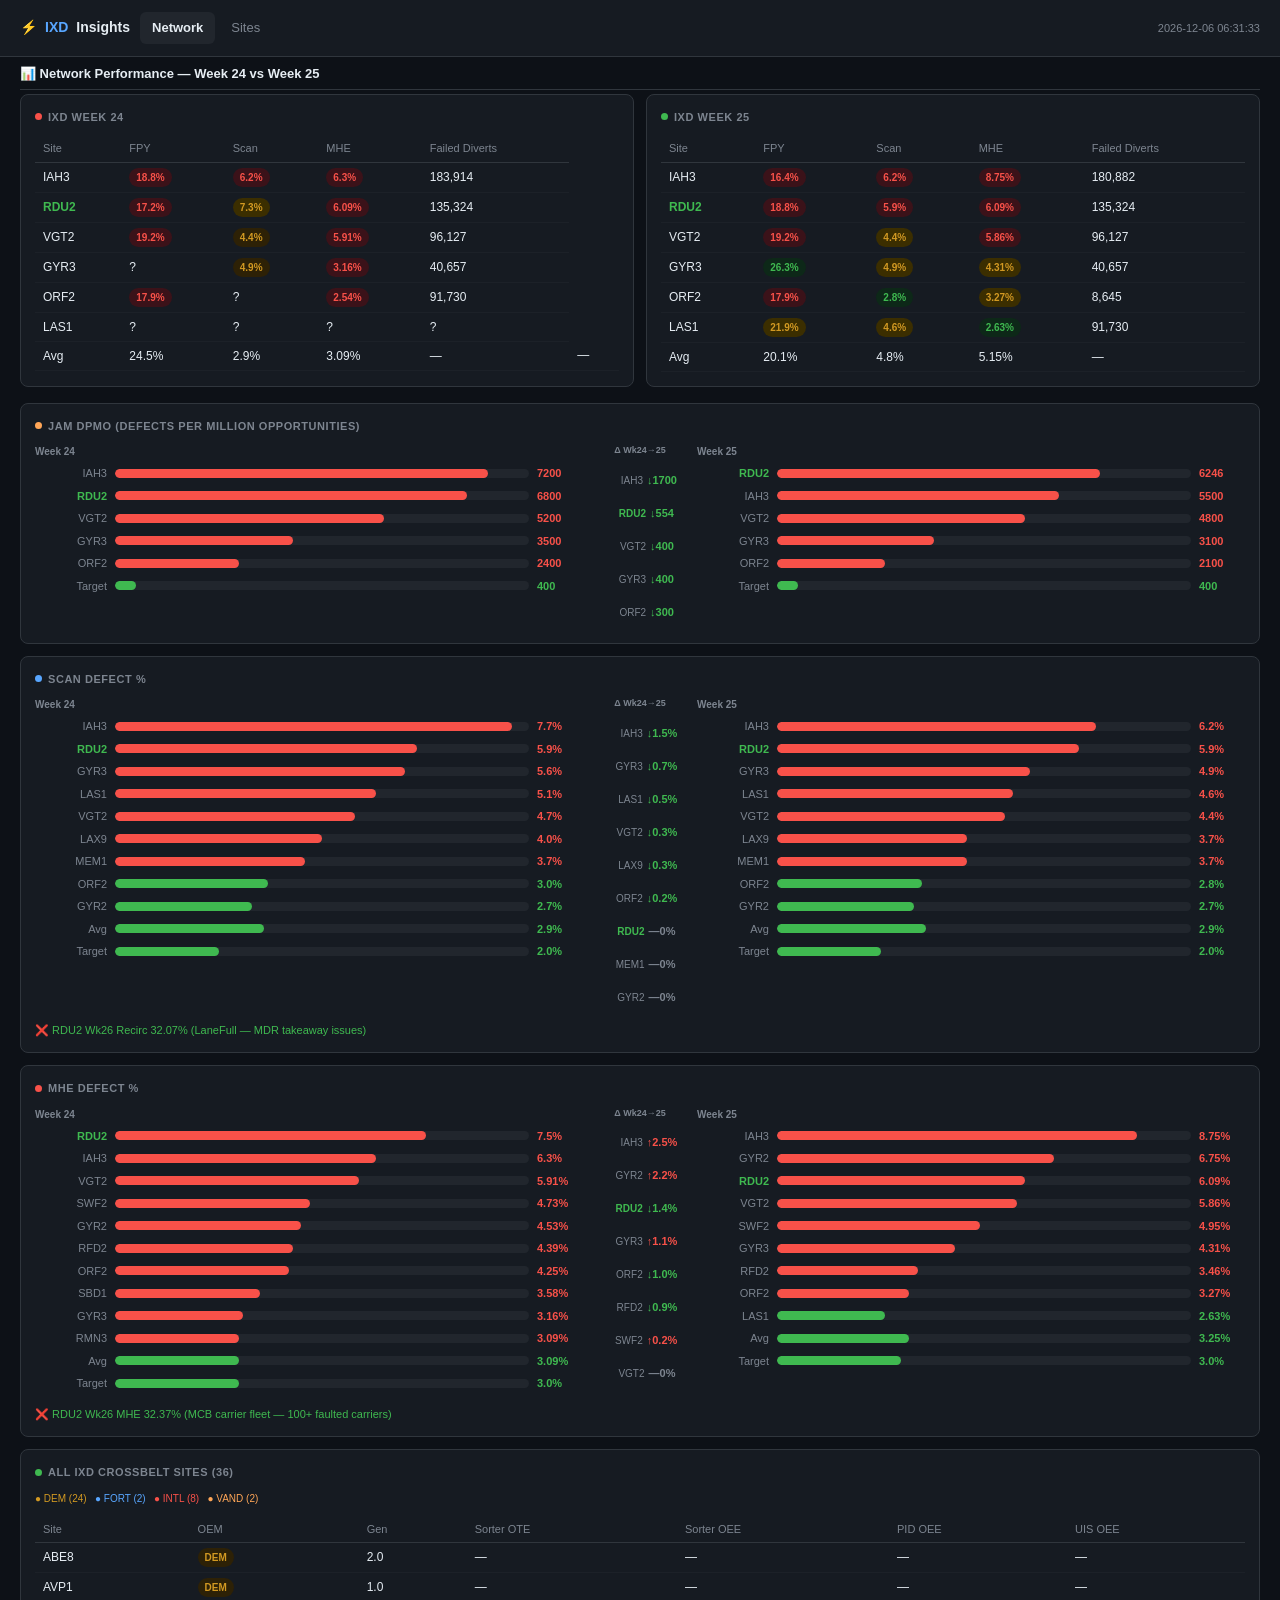
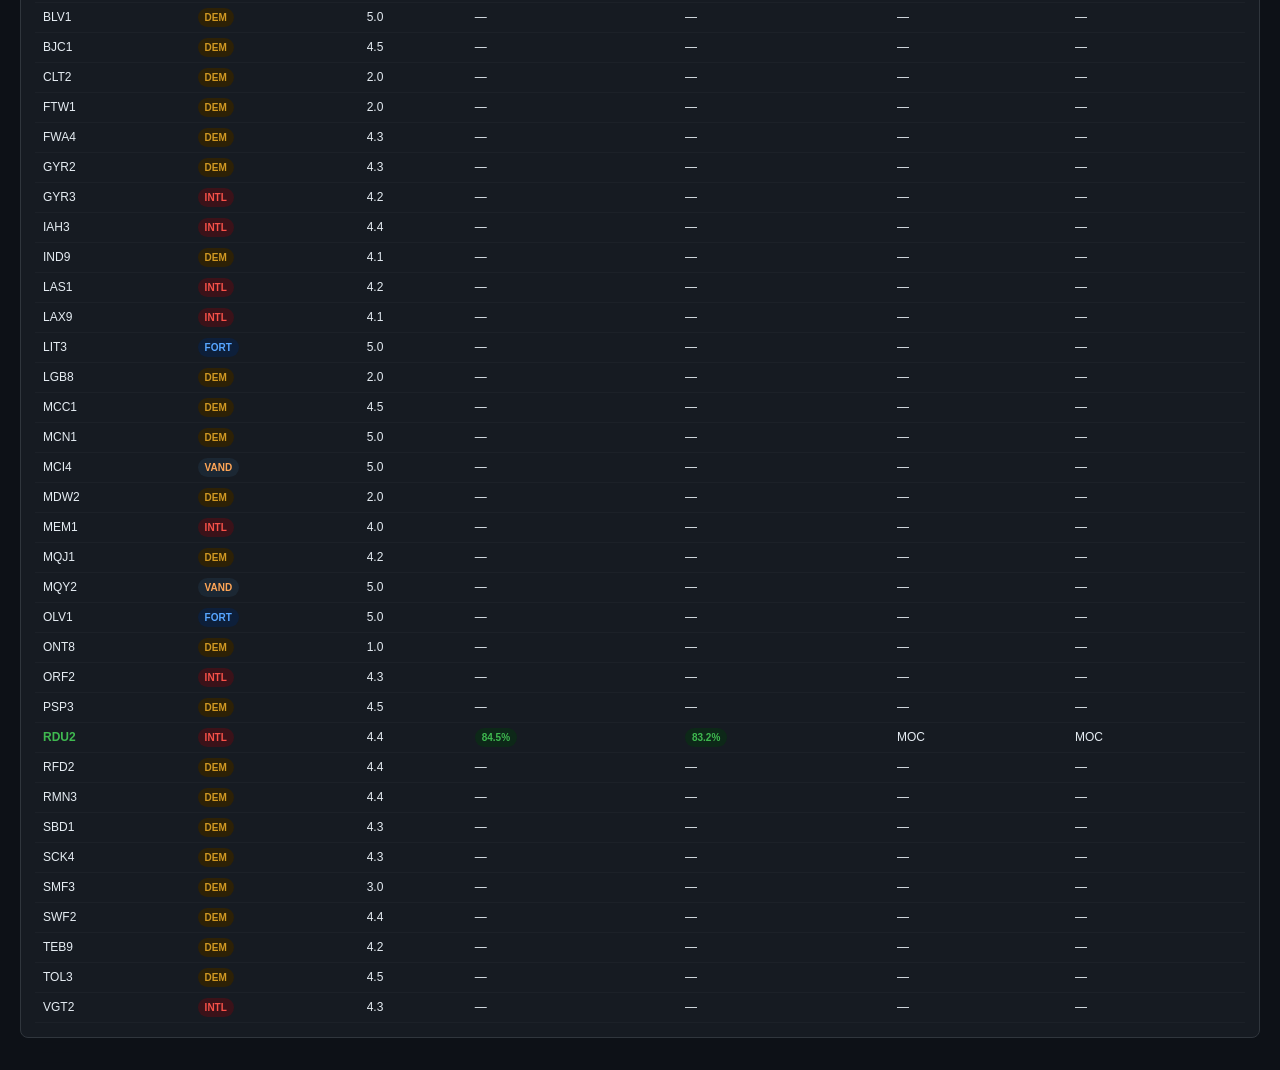
==== index.html @ 014ef89f "Delta column: show all sites +/- (not just RDU2)" ====
<!DOCTYPE html>
<html lang="en"><head>
<meta charset="UTF-8"><meta name="viewport" content="width=device-width,initial-scale=1">
<title>IXD Insights</title>
<link rel="stylesheet" href="css/dashboard.css">
<style>
  table{width:100%;border-collapse:collapse;font-size:12px;}
  th{color:#7d8590;text-align:left;padding:5px 8px;font-weight:500;border-bottom:1px solid #30363d;font-size:11px;}
  td{padding:5px 8px;border-bottom:1px solid #1c2128;vertical-align:top;}
  tr:last-child td{border-bottom:none;} tr:hover td{background:#1c2128;}
  pre{background:#0d1117;border:1px solid #30363d;border-radius:6px;padding:14px;font-size:11px;overflow-x:auto;line-height:1.8;color:#c9d1d9;}
  code{background:#21262d;padding:1px 5px;border-radius:3px;font-size:11px;color:#58a6ff;}
  @keyframes dtw-blink{0%,100%{opacity:1}50%{opacity:0.4}}
  @media(max-width:768px){
    [style*="grid-template-columns:1fr 1fr"],[style*="grid-template-columns: 1fr 1fr"]{display:block!important;}
    [style*="grid-template-columns:1fr 1fr"]>div,[style*="grid-template-columns: 1fr 1fr"]>div{margin-bottom:12px;}
    table{display:block;overflow-x:auto;-webkit-overflow-scrolling:touch;font-size:10px;}
    td,th{padding:3px 5px;font-size:9px;white-space:nowrap;}
  }
  @media(max-width:480px){
    table{font-size:9px;}
    td,th{padding:3px 4px;font-size:8px;}
  }
</style></head><body>
<nav class="nav-bar">
  <a href="index.html" class="nav-brand">⚡ <span>IXD</span> Insights</a>
  <div class="nav-links">
    <a href="index.html" class="active">Network</a>
    <a href="sites.html">Sites</a>
  </div>
  <div class="nav-status" id="ts"></div>
</nav>
<script>
(function updateClock(){
  var now=new Date();
  var ts=now.getFullYear()+'-'+String(now.getMonth()+1).padStart(2,'0')+'-'+String(now.getDate()).padStart(2,'0')+' '+String(now.getHours()).padStart(2,'0')+':'+String(now.getMinutes()).padStart(2,'0')+':'+String(now.getSeconds()).padStart(2,'0');
  document.getElementById('ts').textContent=ts;
  setTimeout(updateClock,1000);
})();
</script>
<main class="main-content">
  <div class="tabs" id="rdu2-tabs" style="display:none;">
    <button class="tab-btn" onclick="goTab(0)" style="padding:5px 10px;">← Back</button>
    <button class="tab-btn active rdu2-sub" onclick="rdu2Sub(-1)">Overview</button>
    <button class="tab-btn rdu2-sub" onclick="rdu2Sub(0)">CP Zones</button>
    <button class="tab-btn rdu2-sub" onclick="rdu2Sub(1)">Metrics</button>
    <button class="tab-btn rdu2-sub" onclick="rdu2Sub(2)">Shift Reports</button>
    <button class="tab-btn rdu2-sub" onclick="rdu2Sub(3)">IXD Wiki</button>
    <button class="tab-btn rdu2-sub" onclick="rdu2Sub(4)">Outbound</button>
    <button class="tab-btn rdu2-sub" onclick="rdu2Sub(5)">Inbound</button>
    <button class="tab-btn rdu2-sub" onclick="rdu2Sub(6)">Sorter</button>
    <button class="tab-btn rdu2-sub" onclick="rdu2Sub(7)">Induction</button>
  </div>
<div style="font-size:13px;font-weight:600;color:#e6edf3;margin:8px 0 4px;padding-bottom:5px;border-bottom:1px solid #30363d;">📊 Network Performance — Week 24 vs Week 25</div>
<div style="display:grid;grid-template-columns:1fr 1fr;gap:12px;margin-bottom:4px;">
<div style="background:#161b22;border:1px solid #30363d;border-radius:8px;padding:14px;margin-bottom:12px;"><h3 style="font-size:11px;color:#7d8590;text-transform:uppercase;letter-spacing:.05em;margin-bottom:10px;display:flex;align-items:center;gap:6px;"><span style="width:7px;height:7px;border-radius:50%;background:#f85149;display:inline-block;"></span> IXD Week 24</h3><table style="width:100%;border-collapse:collapse;font-size:12px;"><thead><tr><th style="color:#7d8590;text-align:left;padding:5px 8px;font-weight:500;border-bottom:1px solid #30363d;font-size:11px;">Site</th><th style="color:#7d8590;text-align:left;padding:5px 8px;font-weight:500;border-bottom:1px solid #30363d;font-size:11px;">FPY</th><th style="color:#7d8590;text-align:left;padding:5px 8px;font-weight:500;border-bottom:1px solid #30363d;font-size:11px;">Scan</th><th style="color:#7d8590;text-align:left;padding:5px 8px;font-weight:500;border-bottom:1px solid #30363d;font-size:11px;">MHE</th><th style="color:#7d8590;text-align:left;padding:5px 8px;font-weight:500;border-bottom:1px solid #30363d;font-size:11px;">Failed Diverts</th></tr></thead><tbody><tr><td style="padding:5px 8px;border-bottom:1px solid #1c2128;vertical-align:top;">IAH3</td><td style="padding:5px 8px;border-bottom:1px solid #1c2128;vertical-align:top;"><span style="display:inline-block;padding:2px 7px;border-radius:10px;font-size:10px;font-weight:600;background:#3b1219;color:#f85149;">18.8%</span></td><td style="padding:5px 8px;border-bottom:1px solid #1c2128;vertical-align:top;"><span style="display:inline-block;padding:2px 7px;border-radius:10px;font-size:10px;font-weight:600;background:#3b1219;color:#f85149;">6.2%</span></td><td style="padding:5px 8px;border-bottom:1px solid #1c2128;vertical-align:top;"><span style="display:inline-block;padding:2px 7px;border-radius:10px;font-size:10px;font-weight:600;background:#3b1219;color:#f85149;">6.3%</span></td><td style="padding:5px 8px;border-bottom:1px solid #1c2128;vertical-align:top;">183,914</td></tr><tr><td style="padding:5px 8px;border-bottom:1px solid #1c2128;vertical-align:top;"><span style="color:#3fb950;font-weight:bold;">RDU2</span></td><td style="padding:5px 8px;border-bottom:1px solid #1c2128;vertical-align:top;"><span style="display:inline-block;padding:2px 7px;border-radius:10px;font-size:10px;font-weight:600;background:#3b1219;color:#f85149;">17.2%</span></td><td style="padding:5px 8px;border-bottom:1px solid #1c2128;vertical-align:top;"><span style="display:inline-block;padding:2px 7px;border-radius:10px;font-size:10px;font-weight:600;background:#3b2e00;color:#d29922;">7.3%</span></td><td style="padding:5px 8px;border-bottom:1px solid #1c2128;vertical-align:top;"><span style="display:inline-block;padding:2px 7px;border-radius:10px;font-size:10px;font-weight:600;background:#3b1219;color:#f85149;">6.09%</span></td><td style="padding:5px 8px;border-bottom:1px solid #1c2128;vertical-align:top;">135,324</td></tr><tr><td style="padding:5px 8px;border-bottom:1px solid #1c2128;vertical-align:top;">VGT2</td><td style="padding:5px 8px;border-bottom:1px solid #1c2128;vertical-align:top;"><span style="display:inline-block;padding:2px 7px;border-radius:10px;font-size:10px;font-weight:600;background:#3b1219;color:#f85149;">19.2%</span></td><td style="padding:5px 8px;border-bottom:1px solid #1c2128;vertical-align:top;"><span style="display:inline-block;padding:2px 7px;border-radius:10px;font-size:10px;font-weight:600;background:#2d2106;color:#d29922;">4.4%</span></td><td style="padding:5px 8px;border-bottom:1px solid #1c2128;vertical-align:top;"><span style="display:inline-block;padding:2px 7px;border-radius:10px;font-size:10px;font-weight:600;background:#3b1219;color:#f85149;">5.91%</span></td><td style="padding:5px 8px;border-bottom:1px solid #1c2128;vertical-align:top;">96,127</td></tr><tr><td style="padding:5px 8px;border-bottom:1px solid #1c2128;vertical-align:top;">GYR3</td><td style="padding:5px 8px;border-bottom:1px solid #1c2128;vertical-align:top;">?</td><td style="padding:5px 8px;border-bottom:1px solid #1c2128;vertical-align:top;"><span style="display:inline-block;padding:2px 7px;border-radius:10px;font-size:10px;font-weight:600;background:#2d2106;color:#d29922;">4.9%</span></td><td style="padding:5px 8px;border-bottom:1px solid #1c2128;vertical-align:top;"><span style="display:inline-block;padding:2px 7px;border-radius:10px;font-size:10px;font-weight:600;background:#3b1219;color:#f85149;">3.16%</span></td><td style="padding:5px 8px;border-bottom:1px solid #1c2128;vertical-align:top;">40,657</td></tr><tr><td style="padding:5px 8px;border-bottom:1px solid #1c2128;vertical-align:top;">ORF2</td><td style="padding:5px 8px;border-bottom:1px solid #1c2128;vertical-align:top;"><span style="display:inline-block;padding:2px 7px;border-radius:10px;font-size:10px;font-weight:600;background:#3b1219;color:#f85149;">17.9%</span></td><td style="padding:5px 8px;border-bottom:1px solid #1c2128;vertical-align:top;">?</td><td style="padding:5px 8px;border-bottom:1px solid #1c2128;vertical-align:top;"><span style="display:inline-block;padding:2px 7px;border-radius:10px;font-size:10px;font-weight:600;background:#3b1219;color:#f85149;">2.54%</span></td><td style="padding:5px 8px;border-bottom:1px solid #1c2128;vertical-align:top;">91,730</td></tr><tr><td style="padding:5px 8px;border-bottom:1px solid #1c2128;vertical-align:top;">LAS1</td><td style="padding:5px 8px;border-bottom:1px solid #1c2128;vertical-align:top;">?</td><td style="padding:5px 8px;border-bottom:1px solid #1c2128;vertical-align:top;">?</td><td style="padding:5px 8px;border-bottom:1px solid #1c2128;vertical-align:top;">?</td><td style="padding:5px 8px;border-bottom:1px solid #1c2128;vertical-align:top;">?</td></tr><tr><td style="padding:5px 8px;border-bottom:1px solid #1c2128;vertical-align:top;">Avg</td><td style="padding:5px 8px;border-bottom:1px solid #1c2128;vertical-align:top;">24.5%</td><td style="padding:5px 8px;border-bottom:1px solid #1c2128;vertical-align:top;">2.9%</td><td style="padding:5px 8px;border-bottom:1px solid #1c2128;vertical-align:top;">3.09%</td><td style="padding:5px 8px;border-bottom:1px solid #1c2128;vertical-align:top;">—</td><td style="padding:5px 8px;border-bottom:1px solid #1c2128;vertical-align:top;">—</td></tr></tbody></table></div>
<div style="background:#161b22;border:1px solid #30363d;border-radius:8px;padding:14px;margin-bottom:12px;"><h3 style="font-size:11px;color:#7d8590;text-transform:uppercase;letter-spacing:.05em;margin-bottom:10px;display:flex;align-items:center;gap:6px;"><span style="width:7px;height:7px;border-radius:50%;background:#3fb950;display:inline-block;"></span> IXD Week 25</h3><table style="width:100%;border-collapse:collapse;font-size:12px;"><thead><tr><th style="color:#7d8590;text-align:left;padding:5px 8px;font-weight:500;border-bottom:1px solid #30363d;font-size:11px;">Site</th><th style="color:#7d8590;text-align:left;padding:5px 8px;font-weight:500;border-bottom:1px solid #30363d;font-size:11px;">FPY</th><th style="color:#7d8590;text-align:left;padding:5px 8px;font-weight:500;border-bottom:1px solid #30363d;font-size:11px;">Scan</th><th style="color:#7d8590;text-align:left;padding:5px 8px;font-weight:500;border-bottom:1px solid #30363d;font-size:11px;">MHE</th><th style="color:#7d8590;text-align:left;padding:5px 8px;font-weight:500;border-bottom:1px solid #30363d;font-size:11px;">Failed Diverts</th></tr></thead><tbody><tr><td style="padding:5px 8px;border-bottom:1px solid #1c2128;vertical-align:top;">IAH3</td><td style="padding:5px 8px;border-bottom:1px solid #1c2128;vertical-align:top;"><span style="display:inline-block;padding:2px 7px;border-radius:10px;font-size:10px;font-weight:600;background:#3b1219;color:#f85149;">16.4%</span></td><td style="padding:5px 8px;border-bottom:1px solid #1c2128;vertical-align:top;"><span style="display:inline-block;padding:2px 7px;border-radius:10px;font-size:10px;font-weight:600;background:#3b1219;color:#f85149;">6.2%</span></td><td style="padding:5px 8px;border-bottom:1px solid #1c2128;vertical-align:top;"><span style="display:inline-block;padding:2px 7px;border-radius:10px;font-size:10px;font-weight:600;background:#3b1219;color:#f85149;">8.75%</span></td><td style="padding:5px 8px;border-bottom:1px solid #1c2128;vertical-align:top;">180,882</td></tr><tr><td style="padding:5px 8px;border-bottom:1px solid #1c2128;vertical-align:top;"><span style="color:#3fb950;font-weight:bold;">RDU2</span></td><td style="padding:5px 8px;border-bottom:1px solid #1c2128;vertical-align:top;"><span style="display:inline-block;padding:2px 7px;border-radius:10px;font-size:10px;font-weight:600;background:#3b1219;color:#f85149;">18.8%</span></td><td style="padding:5px 8px;border-bottom:1px solid #1c2128;vertical-align:top;"><span style="display:inline-block;padding:2px 7px;border-radius:10px;font-size:10px;font-weight:600;background:#3b1219;color:#f85149;">5.9%</span></td><td style="padding:5px 8px;border-bottom:1px solid #1c2128;vertical-align:top;"><span style="display:inline-block;padding:2px 7px;border-radius:10px;font-size:10px;font-weight:600;background:#3b1219;color:#f85149;">6.09%</span></td><td style="padding:5px 8px;border-bottom:1px solid #1c2128;vertical-align:top;">135,324</td></tr><tr><td style="padding:5px 8px;border-bottom:1px solid #1c2128;vertical-align:top;">VGT2</td><td style="padding:5px 8px;border-bottom:1px solid #1c2128;vertical-align:top;"><span style="display:inline-block;padding:2px 7px;border-radius:10px;font-size:10px;font-weight:600;background:#3b1219;color:#f85149;">19.2%</span></td><td style="padding:5px 8px;border-bottom:1px solid #1c2128;vertical-align:top;"><span style="display:inline-block;padding:2px 7px;border-radius:10px;font-size:10px;font-weight:600;background:#3b2e00;color:#d29922;">4.4%</span></td><td style="padding:5px 8px;border-bottom:1px solid #1c2128;vertical-align:top;"><span style="display:inline-block;padding:2px 7px;border-radius:10px;font-size:10px;font-weight:600;background:#3b1219;color:#f85149;">5.86%</span></td><td style="padding:5px 8px;border-bottom:1px solid #1c2128;vertical-align:top;">96,127</td></tr><tr><td style="padding:5px 8px;border-bottom:1px solid #1c2128;vertical-align:top;">GYR3</td><td style="padding:5px 8px;border-bottom:1px solid #1c2128;vertical-align:top;"><span style="display:inline-block;padding:2px 7px;border-radius:10px;font-size:10px;font-weight:600;background:#0d2818;color:#3fb950;">26.3%</span></td><td style="padding:5px 8px;border-bottom:1px solid #1c2128;vertical-align:top;"><span style="display:inline-block;padding:2px 7px;border-radius:10px;font-size:10px;font-weight:600;background:#3b2e00;color:#d29922;">4.9%</span></td><td style="padding:5px 8px;border-bottom:1px solid #1c2128;vertical-align:top;"><span style="display:inline-block;padding:2px 7px;border-radius:10px;font-size:10px;font-weight:600;background:#3b2e00;color:#d29922;">4.31%</span></td><td style="padding:5px 8px;border-bottom:1px solid #1c2128;vertical-align:top;">40,657</td></tr><tr><td style="padding:5px 8px;border-bottom:1px solid #1c2128;vertical-align:top;">ORF2</td><td style="padding:5px 8px;border-bottom:1px solid #1c2128;vertical-align:top;"><span style="display:inline-block;padding:2px 7px;border-radius:10px;font-size:10px;font-weight:600;background:#3b1219;color:#f85149;">17.9%</span></td><td style="padding:5px 8px;border-bottom:1px solid #1c2128;vertical-align:top;"><span style="display:inline-block;padding:2px 7px;border-radius:10px;font-size:10px;font-weight:600;background:#0d2818;color:#3fb950;">2.8%</span></td><td style="padding:5px 8px;border-bottom:1px solid #1c2128;vertical-align:top;"><span style="display:inline-block;padding:2px 7px;border-radius:10px;font-size:10px;font-weight:600;background:#3b2e00;color:#d29922;">3.27%</span></td><td style="padding:5px 8px;border-bottom:1px solid #1c2128;vertical-align:top;">8,645</td></tr><tr><td style="padding:5px 8px;border-bottom:1px solid #1c2128;vertical-align:top;">LAS1</td><td style="padding:5px 8px;border-bottom:1px solid #1c2128;vertical-align:top;"><span style="display:inline-block;padding:2px 7px;border-radius:10px;font-size:10px;font-weight:600;background:#3b2e00;color:#d29922;">21.9%</span></td><td style="padding:5px 8px;border-bottom:1px solid #1c2128;vertical-align:top;"><span style="display:inline-block;padding:2px 7px;border-radius:10px;font-size:10px;font-weight:600;background:#3b2e00;color:#d29922;">4.6%</span></td><td style="padding:5px 8px;border-bottom:1px solid #1c2128;vertical-align:top;"><span style="display:inline-block;padding:2px 7px;border-radius:10px;font-size:10px;font-weight:600;background:#0d2818;color:#3fb950;">2.63%</span></td><td style="padding:5px 8px;border-bottom:1px solid #1c2128;vertical-align:top;">91,730</td></tr><tr><td style="padding:5px 8px;border-bottom:1px solid #1c2128;vertical-align:top;">Avg</td><td style="padding:5px 8px;border-bottom:1px solid #1c2128;vertical-align:top;">20.1%</td><td style="padding:5px 8px;border-bottom:1px solid #1c2128;vertical-align:top;">4.8%</td><td style="padding:5px 8px;border-bottom:1px solid #1c2128;vertical-align:top;">5.15%</td><td style="padding:5px 8px;border-bottom:1px solid #1c2128;vertical-align:top;">—</td></tr></tbody></table></div>
</div>
<div style="background:#161b22;border:1px solid #30363d;border-radius:8px;padding:14px;margin-bottom:12px;"><h3 style="font-size:11px;color:#7d8590;text-transform:uppercase;letter-spacing:.05em;margin-bottom:10px;display:flex;align-items:center;gap:6px;"><span style="width:7px;height:7px;border-radius:50%;background:#ffa657;display:inline-block;"></span> Jam DPMO (Defects Per Million Opportunities)</h3>
<div style="display:grid;grid-template-columns:1fr auto 1fr;gap:12px;">
<div>
<div style="font-size:10px;color:#7d8590;margin-bottom:6px;font-weight:600;">Week 24</div>
<div style="margin:6px 0;display:flex;align-items:center;gap:8px;"><span style="display:inline-block;width:72px;font-size:11px;color:#7d8590;text-align:right;">IAH3</span><div style="flex:1;height:9px;background:#21262d;border-radius:5px;overflow:hidden;"><div style="width:90%;height:100%;background:#f85149;border-radius:5px;"></div></div><span style="width:46px;font-size:11px;color:#f85149;font-weight:bold;">7200</span></div>
<div style="margin:6px 0;display:flex;align-items:center;gap:8px;"><span style="display:inline-block;width:72px;font-size:11px;color:#3fb950;font-weight:bold;text-align:right;">RDU2</span><div style="flex:1;height:9px;background:#21262d;border-radius:5px;overflow:hidden;"><div style="width:85%;height:100%;background:#f85149;border-radius:5px;"></div></div><span style="width:46px;font-size:11px;color:#f85149;font-weight:bold;">6800</span></div>
<div style="margin:6px 0;display:flex;align-items:center;gap:8px;"><span style="display:inline-block;width:72px;font-size:11px;color:#7d8590;text-align:right;">VGT2</span><div style="flex:1;height:9px;background:#21262d;border-radius:5px;overflow:hidden;"><div style="width:65%;height:100%;background:#f85149;border-radius:5px;"></div></div><span style="width:46px;font-size:11px;color:#f85149;font-weight:bold;">5200</span></div>
<div style="margin:6px 0;display:flex;align-items:center;gap:8px;"><span style="display:inline-block;width:72px;font-size:11px;color:#7d8590;text-align:right;">GYR3</span><div style="flex:1;height:9px;background:#21262d;border-radius:5px;overflow:hidden;"><div style="width:43%;height:100%;background:#f85149;border-radius:5px;"></div></div><span style="width:46px;font-size:11px;color:#f85149;font-weight:bold;">3500</span></div>
<div style="margin:6px 0;display:flex;align-items:center;gap:8px;"><span style="display:inline-block;width:72px;font-size:11px;color:#7d8590;text-align:right;">ORF2</span><div style="flex:1;height:9px;background:#21262d;border-radius:5px;overflow:hidden;"><div style="width:30%;height:100%;background:#f85149;border-radius:5px;"></div></div><span style="width:46px;font-size:11px;color:#f85149;font-weight:bold;">2400</span></div>
<div style="margin:6px 0;display:flex;align-items:center;gap:8px;"><span style="display:inline-block;width:72px;font-size:11px;color:#7d8590;text-align:right;">Target</span><div style="flex:1;height:9px;background:#21262d;border-radius:5px;overflow:hidden;"><div style="width:5%;height:100%;background:#3fb950;border-radius:5px;"></div></div><span style="width:46px;font-size:11px;color:#3fb950;font-weight:bold;">400</span></div>

</div>
<div style="display:flex;flex-direction:column;align-items:center;padding:0 4px;min-width:90px;">
<div style="font-size:9px;color:#7d8590;margin-bottom:6px;font-weight:600;text-align:center;">Δ Wk24→25</div>
<div style="display:flex;align-items:center;gap:4px;margin:6px 0;height:21px;"><span style="font-size:10px;color:#7d8590;width:40px;text-align:right;">IAH3</span><span style="font-size:11px;font-weight:bold;color:#3fb950;">↓1700</span></div>
<div style="display:flex;align-items:center;gap:4px;margin:6px 0;height:21px;"><span style="font-size:10px;color:#3fb950;font-weight:bold;width:40px;text-align:right;">RDU2</span><span style="font-size:11px;font-weight:bold;color:#3fb950;">↓554</span></div>
<div style="display:flex;align-items:center;gap:4px;margin:6px 0;height:21px;"><span style="font-size:10px;color:#7d8590;width:40px;text-align:right;">VGT2</span><span style="font-size:11px;font-weight:bold;color:#3fb950;">↓400</span></div>
<div style="display:flex;align-items:center;gap:4px;margin:6px 0;height:21px;"><span style="font-size:10px;color:#7d8590;width:40px;text-align:right;">GYR3</span><span style="font-size:11px;font-weight:bold;color:#3fb950;">↓400</span></div>
<div style="display:flex;align-items:center;gap:4px;margin:6px 0;height:21px;"><span style="font-size:10px;color:#7d8590;width:40px;text-align:right;">ORF2</span><span style="font-size:11px;font-weight:bold;color:#3fb950;">↓300</span></div>
</div>

<div>
<div style="font-size:10px;color:#7d8590;margin-bottom:6px;font-weight:600;">Week 25</div>
<div style="margin:6px 0;display:flex;align-items:center;gap:8px;"><span style="display:inline-block;width:72px;font-size:11px;color:#3fb950;font-weight:bold;text-align:right;">RDU2</span><div style="flex:1;height:9px;background:#21262d;border-radius:5px;overflow:hidden;"><div style="width:78%;height:100%;background:#f85149;border-radius:5px;"></div></div><span style="width:46px;font-size:11px;color:#f85149;font-weight:bold;">6246</span></div>
<div style="margin:6px 0;display:flex;align-items:center;gap:8px;"><span style="display:inline-block;width:72px;font-size:11px;color:#7d8590;text-align:right;">IAH3</span><div style="flex:1;height:9px;background:#21262d;border-radius:5px;overflow:hidden;"><div style="width:68%;height:100%;background:#f85149;border-radius:5px;"></div></div><span style="width:46px;font-size:11px;color:#f85149;font-weight:bold;">5500</span></div>
<div style="margin:6px 0;display:flex;align-items:center;gap:8px;"><span style="display:inline-block;width:72px;font-size:11px;color:#7d8590;text-align:right;">VGT2</span><div style="flex:1;height:9px;background:#21262d;border-radius:5px;overflow:hidden;"><div style="width:60%;height:100%;background:#f85149;border-radius:5px;"></div></div><span style="width:46px;font-size:11px;color:#f85149;font-weight:bold;">4800</span></div>
<div style="margin:6px 0;display:flex;align-items:center;gap:8px;"><span style="display:inline-block;width:72px;font-size:11px;color:#7d8590;text-align:right;">GYR3</span><div style="flex:1;height:9px;background:#21262d;border-radius:5px;overflow:hidden;"><div style="width:38%;height:100%;background:#f85149;border-radius:5px;"></div></div><span style="width:46px;font-size:11px;color:#f85149;font-weight:bold;">3100</span></div>
<div style="margin:6px 0;display:flex;align-items:center;gap:8px;"><span style="display:inline-block;width:72px;font-size:11px;color:#7d8590;text-align:right;">ORF2</span><div style="flex:1;height:9px;background:#21262d;border-radius:5px;overflow:hidden;"><div style="width:26%;height:100%;background:#f85149;border-radius:5px;"></div></div><span style="width:46px;font-size:11px;color:#f85149;font-weight:bold;">2100</span></div>
<div style="margin:6px 0;display:flex;align-items:center;gap:8px;"><span style="display:inline-block;width:72px;font-size:11px;color:#7d8590;text-align:right;">Target</span><div style="flex:1;height:9px;background:#21262d;border-radius:5px;overflow:hidden;"><div style="width:5%;height:100%;background:#3fb950;border-radius:5px;"></div></div><span style="width:46px;font-size:11px;color:#3fb950;font-weight:bold;">400</span></div>

</div>
</div>
</div>
<div style="background:#161b22;border:1px solid #30363d;border-radius:8px;padding:14px;margin-bottom:12px;"><h3 style="font-size:11px;color:#7d8590;text-transform:uppercase;letter-spacing:.05em;margin-bottom:10px;display:flex;align-items:center;gap:6px;"><span style="width:7px;height:7px;border-radius:50%;background:#58a6ff;display:inline-block;"></span> Scan Defect %</h3>
<div style="display:grid;grid-template-columns:1fr auto 1fr;gap:12px;">
<div>
<div style="font-size:10px;color:#7d8590;margin-bottom:6px;font-weight:600;">Week 24</div>
<div style="margin:6px 0;display:flex;align-items:center;gap:8px;"><span style="display:inline-block;width:72px;font-size:11px;color:#7d8590;text-align:right;">IAH3</span><div style="flex:1;height:9px;background:#21262d;border-radius:5px;overflow:hidden;"><div style="width:96%;height:100%;background:#f85149;border-radius:5px;"></div></div><span style="width:46px;font-size:11px;color:#f85149;font-weight:bold;">7.7%</span></div>
<div style="margin:6px 0;display:flex;align-items:center;gap:8px;"><span style="display:inline-block;width:72px;font-size:11px;color:#3fb950;font-weight:bold;text-align:right;">RDU2</span><div style="flex:1;height:9px;background:#21262d;border-radius:5px;overflow:hidden;"><div style="width:73%;height:100%;background:#f85149;border-radius:5px;"></div></div><span style="width:46px;font-size:11px;color:#f85149;font-weight:bold;">5.9%</span></div>
<div style="margin:6px 0;display:flex;align-items:center;gap:8px;"><span style="display:inline-block;width:72px;font-size:11px;color:#7d8590;text-align:right;">GYR3</span><div style="flex:1;height:9px;background:#21262d;border-radius:5px;overflow:hidden;"><div style="width:70%;height:100%;background:#f85149;border-radius:5px;"></div></div><span style="width:46px;font-size:11px;color:#f85149;font-weight:bold;">5.6%</span></div>
<div style="margin:6px 0;display:flex;align-items:center;gap:8px;"><span style="display:inline-block;width:72px;font-size:11px;color:#7d8590;text-align:right;">LAS1</span><div style="flex:1;height:9px;background:#21262d;border-radius:5px;overflow:hidden;"><div style="width:63%;height:100%;background:#f85149;border-radius:5px;"></div></div><span style="width:46px;font-size:11px;color:#f85149;font-weight:bold;">5.1%</span></div>
<div style="margin:6px 0;display:flex;align-items:center;gap:8px;"><span style="display:inline-block;width:72px;font-size:11px;color:#7d8590;text-align:right;">VGT2</span><div style="flex:1;height:9px;background:#21262d;border-radius:5px;overflow:hidden;"><div style="width:58%;height:100%;background:#f85149;border-radius:5px;"></div></div><span style="width:46px;font-size:11px;color:#f85149;font-weight:bold;">4.7%</span></div>
<div style="margin:6px 0;display:flex;align-items:center;gap:8px;"><span style="display:inline-block;width:72px;font-size:11px;color:#7d8590;text-align:right;">LAX9</span><div style="flex:1;height:9px;background:#21262d;border-radius:5px;overflow:hidden;"><div style="width:50%;height:100%;background:#f85149;border-radius:5px;"></div></div><span style="width:46px;font-size:11px;color:#f85149;font-weight:bold;">4.0%</span></div>
<div style="margin:6px 0;display:flex;align-items:center;gap:8px;"><span style="display:inline-block;width:72px;font-size:11px;color:#7d8590;text-align:right;">MEM1</span><div style="flex:1;height:9px;background:#21262d;border-radius:5px;overflow:hidden;"><div style="width:46%;height:100%;background:#f85149;border-radius:5px;"></div></div><span style="width:46px;font-size:11px;color:#f85149;font-weight:bold;">3.7%</span></div>
<div style="margin:6px 0;display:flex;align-items:center;gap:8px;"><span style="display:inline-block;width:72px;font-size:11px;color:#7d8590;text-align:right;">ORF2</span><div style="flex:1;height:9px;background:#21262d;border-radius:5px;overflow:hidden;"><div style="width:37%;height:100%;background:#3fb950;border-radius:5px;"></div></div><span style="width:46px;font-size:11px;color:#3fb950;font-weight:bold;">3.0%</span></div>
<div style="margin:6px 0;display:flex;align-items:center;gap:8px;"><span style="display:inline-block;width:72px;font-size:11px;color:#7d8590;text-align:right;">GYR2</span><div style="flex:1;height:9px;background:#21262d;border-radius:5px;overflow:hidden;"><div style="width:33%;height:100%;background:#3fb950;border-radius:5px;"></div></div><span style="width:46px;font-size:11px;color:#3fb950;font-weight:bold;">2.7%</span></div>
<div style="margin:6px 0;display:flex;align-items:center;gap:8px;"><span style="display:inline-block;width:72px;font-size:11px;color:#7d8590;text-align:right;">Avg</span><div style="flex:1;height:9px;background:#21262d;border-radius:5px;overflow:hidden;"><div style="width:36%;height:100%;background:#3fb950;border-radius:5px;"></div></div><span style="width:46px;font-size:11px;color:#3fb950;font-weight:bold;">2.9%</span></div>
<div style="margin:6px 0;display:flex;align-items:center;gap:8px;"><span style="display:inline-block;width:72px;font-size:11px;color:#7d8590;text-align:right;">Target</span><div style="flex:1;height:9px;background:#21262d;border-radius:5px;overflow:hidden;"><div style="width:25%;height:100%;background:#3fb950;border-radius:5px;"></div></div><span style="width:46px;font-size:11px;color:#3fb950;font-weight:bold;">2.0%</span></div>

</div>
<div style="display:flex;flex-direction:column;align-items:center;padding:0 4px;min-width:90px;">
<div style="font-size:9px;color:#7d8590;margin-bottom:6px;font-weight:600;text-align:center;">Δ Wk24→25</div>
<div style="display:flex;align-items:center;gap:4px;margin:6px 0;height:21px;"><span style="font-size:10px;color:#7d8590;width:40px;text-align:right;">IAH3</span><span style="font-size:11px;font-weight:bold;color:#3fb950;">↓1.5%</span></div>
<div style="display:flex;align-items:center;gap:4px;margin:6px 0;height:21px;"><span style="font-size:10px;color:#7d8590;width:40px;text-align:right;">GYR3</span><span style="font-size:11px;font-weight:bold;color:#3fb950;">↓0.7%</span></div>
<div style="display:flex;align-items:center;gap:4px;margin:6px 0;height:21px;"><span style="font-size:10px;color:#7d8590;width:40px;text-align:right;">LAS1</span><span style="font-size:11px;font-weight:bold;color:#3fb950;">↓0.5%</span></div>
<div style="display:flex;align-items:center;gap:4px;margin:6px 0;height:21px;"><span style="font-size:10px;color:#7d8590;width:40px;text-align:right;">VGT2</span><span style="font-size:11px;font-weight:bold;color:#3fb950;">↓0.3%</span></div>
<div style="display:flex;align-items:center;gap:4px;margin:6px 0;height:21px;"><span style="font-size:10px;color:#7d8590;width:40px;text-align:right;">LAX9</span><span style="font-size:11px;font-weight:bold;color:#3fb950;">↓0.3%</span></div>
<div style="display:flex;align-items:center;gap:4px;margin:6px 0;height:21px;"><span style="font-size:10px;color:#7d8590;width:40px;text-align:right;">ORF2</span><span style="font-size:11px;font-weight:bold;color:#3fb950;">↓0.2%</span></div>
<div style="display:flex;align-items:center;gap:4px;margin:6px 0;height:21px;"><span style="font-size:10px;color:#3fb950;font-weight:bold;width:40px;text-align:right;">RDU2</span><span style="font-size:11px;font-weight:bold;color:#7d8590;">—0%</span></div>
<div style="display:flex;align-items:center;gap:4px;margin:6px 0;height:21px;"><span style="font-size:10px;color:#7d8590;width:40px;text-align:right;">MEM1</span><span style="font-size:11px;font-weight:bold;color:#7d8590;">—0%</span></div>
<div style="display:flex;align-items:center;gap:4px;margin:6px 0;height:21px;"><span style="font-size:10px;color:#7d8590;width:40px;text-align:right;">GYR2</span><span style="font-size:11px;font-weight:bold;color:#7d8590;">—0%</span></div>
</div>

<div>
<div style="font-size:10px;color:#7d8590;margin-bottom:6px;font-weight:600;">Week 25</div>
<div style="margin:6px 0;display:flex;align-items:center;gap:8px;"><span style="display:inline-block;width:72px;font-size:11px;color:#7d8590;text-align:right;">IAH3</span><div style="flex:1;height:9px;background:#21262d;border-radius:5px;overflow:hidden;"><div style="width:77%;height:100%;background:#f85149;border-radius:5px;"></div></div><span style="width:46px;font-size:11px;color:#f85149;font-weight:bold;">6.2%</span></div>
<div style="margin:6px 0;display:flex;align-items:center;gap:8px;"><span style="display:inline-block;width:72px;font-size:11px;color:#3fb950;font-weight:bold;text-align:right;">RDU2</span><div style="flex:1;height:9px;background:#21262d;border-radius:5px;overflow:hidden;"><div style="width:73%;height:100%;background:#f85149;border-radius:5px;"></div></div><span style="width:46px;font-size:11px;color:#f85149;font-weight:bold;">5.9%</span></div>
<div style="margin:6px 0;display:flex;align-items:center;gap:8px;"><span style="display:inline-block;width:72px;font-size:11px;color:#7d8590;text-align:right;">GYR3</span><div style="flex:1;height:9px;background:#21262d;border-radius:5px;overflow:hidden;"><div style="width:61%;height:100%;background:#f85149;border-radius:5px;"></div></div><span style="width:46px;font-size:11px;color:#f85149;font-weight:bold;">4.9%</span></div>
<div style="margin:6px 0;display:flex;align-items:center;gap:8px;"><span style="display:inline-block;width:72px;font-size:11px;color:#7d8590;text-align:right;">LAS1</span><div style="flex:1;height:9px;background:#21262d;border-radius:5px;overflow:hidden;"><div style="width:57%;height:100%;background:#f85149;border-radius:5px;"></div></div><span style="width:46px;font-size:11px;color:#f85149;font-weight:bold;">4.6%</span></div>
<div style="margin:6px 0;display:flex;align-items:center;gap:8px;"><span style="display:inline-block;width:72px;font-size:11px;color:#7d8590;text-align:right;">VGT2</span><div style="flex:1;height:9px;background:#21262d;border-radius:5px;overflow:hidden;"><div style="width:55%;height:100%;background:#f85149;border-radius:5px;"></div></div><span style="width:46px;font-size:11px;color:#f85149;font-weight:bold;">4.4%</span></div>
<div style="margin:6px 0;display:flex;align-items:center;gap:8px;"><span style="display:inline-block;width:72px;font-size:11px;color:#7d8590;text-align:right;">LAX9</span><div style="flex:1;height:9px;background:#21262d;border-radius:5px;overflow:hidden;"><div style="width:46%;height:100%;background:#f85149;border-radius:5px;"></div></div><span style="width:46px;font-size:11px;color:#f85149;font-weight:bold;">3.7%</span></div>
<div style="margin:6px 0;display:flex;align-items:center;gap:8px;"><span style="display:inline-block;width:72px;font-size:11px;color:#7d8590;text-align:right;">MEM1</span><div style="flex:1;height:9px;background:#21262d;border-radius:5px;overflow:hidden;"><div style="width:46%;height:100%;background:#f85149;border-radius:5px;"></div></div><span style="width:46px;font-size:11px;color:#f85149;font-weight:bold;">3.7%</span></div>
<div style="margin:6px 0;display:flex;align-items:center;gap:8px;"><span style="display:inline-block;width:72px;font-size:11px;color:#7d8590;text-align:right;">ORF2</span><div style="flex:1;height:9px;background:#21262d;border-radius:5px;overflow:hidden;"><div style="width:35%;height:100%;background:#3fb950;border-radius:5px;"></div></div><span style="width:46px;font-size:11px;color:#3fb950;font-weight:bold;">2.8%</span></div>
<div style="margin:6px 0;display:flex;align-items:center;gap:8px;"><span style="display:inline-block;width:72px;font-size:11px;color:#7d8590;text-align:right;">GYR2</span><div style="flex:1;height:9px;background:#21262d;border-radius:5px;overflow:hidden;"><div style="width:33%;height:100%;background:#3fb950;border-radius:5px;"></div></div><span style="width:46px;font-size:11px;color:#3fb950;font-weight:bold;">2.7%</span></div>
<div style="margin:6px 0;display:flex;align-items:center;gap:8px;"><span style="display:inline-block;width:72px;font-size:11px;color:#7d8590;text-align:right;">Avg</span><div style="flex:1;height:9px;background:#21262d;border-radius:5px;overflow:hidden;"><div style="width:36%;height:100%;background:#3fb950;border-radius:5px;"></div></div><span style="width:46px;font-size:11px;color:#3fb950;font-weight:bold;">2.9%</span></div>
<div style="margin:6px 0;display:flex;align-items:center;gap:8px;"><span style="display:inline-block;width:72px;font-size:11px;color:#7d8590;text-align:right;">Target</span><div style="flex:1;height:9px;background:#21262d;border-radius:5px;overflow:hidden;"><div style="width:25%;height:100%;background:#3fb950;border-radius:5px;"></div></div><span style="width:46px;font-size:11px;color:#3fb950;font-weight:bold;">2.0%</span></div>

</div>
</div>
<p style="font-size:11px;color:#3fb950;margin-top:8px;">&#10060; RDU2 Wk26 Recirc 32.07% (LaneFull — MDR takeaway issues)</p>
</div>
<div style="background:#161b22;border:1px solid #30363d;border-radius:8px;padding:14px;margin-bottom:12px;"><h3 style="font-size:11px;color:#7d8590;text-transform:uppercase;letter-spacing:.05em;margin-bottom:10px;display:flex;align-items:center;gap:6px;"><span style="width:7px;height:7px;border-radius:50%;background:#f85149;display:inline-block;"></span> MHE Defect %</h3>
<div style="display:grid;grid-template-columns:1fr auto 1fr;gap:12px;">
<div>
<div style="font-size:10px;color:#7d8590;margin-bottom:6px;font-weight:600;">Week 24</div>
<div style="margin:6px 0;display:flex;align-items:center;gap:8px;"><span style="display:inline-block;width:72px;font-size:11px;color:#3fb950;font-weight:bold;text-align:right;">RDU2</span><div style="flex:1;height:9px;background:#21262d;border-radius:5px;overflow:hidden;"><div style="width:75%;height:100%;background:#f85149;border-radius:5px;"></div></div><span style="width:46px;font-size:11px;color:#f85149;font-weight:bold;">7.5%</span></div>
<div style="margin:6px 0;display:flex;align-items:center;gap:8px;"><span style="display:inline-block;width:72px;font-size:11px;color:#7d8590;text-align:right;">IAH3</span><div style="flex:1;height:9px;background:#21262d;border-radius:5px;overflow:hidden;"><div style="width:63%;height:100%;background:#f85149;border-radius:5px;"></div></div><span style="width:46px;font-size:11px;color:#f85149;font-weight:bold;">6.3%</span></div>
<div style="margin:6px 0;display:flex;align-items:center;gap:8px;"><span style="display:inline-block;width:72px;font-size:11px;color:#7d8590;text-align:right;">VGT2</span><div style="flex:1;height:9px;background:#21262d;border-radius:5px;overflow:hidden;"><div style="width:59%;height:100%;background:#f85149;border-radius:5px;"></div></div><span style="width:46px;font-size:11px;color:#f85149;font-weight:bold;">5.91%</span></div>
<div style="margin:6px 0;display:flex;align-items:center;gap:8px;"><span style="display:inline-block;width:72px;font-size:11px;color:#7d8590;text-align:right;">SWF2</span><div style="flex:1;height:9px;background:#21262d;border-radius:5px;overflow:hidden;"><div style="width:47%;height:100%;background:#f85149;border-radius:5px;"></div></div><span style="width:46px;font-size:11px;color:#f85149;font-weight:bold;">4.73%</span></div>
<div style="margin:6px 0;display:flex;align-items:center;gap:8px;"><span style="display:inline-block;width:72px;font-size:11px;color:#7d8590;text-align:right;">GYR2</span><div style="flex:1;height:9px;background:#21262d;border-radius:5px;overflow:hidden;"><div style="width:45%;height:100%;background:#f85149;border-radius:5px;"></div></div><span style="width:46px;font-size:11px;color:#f85149;font-weight:bold;">4.53%</span></div>
<div style="margin:6px 0;display:flex;align-items:center;gap:8px;"><span style="display:inline-block;width:72px;font-size:11px;color:#7d8590;text-align:right;">RFD2</span><div style="flex:1;height:9px;background:#21262d;border-radius:5px;overflow:hidden;"><div style="width:43%;height:100%;background:#f85149;border-radius:5px;"></div></div><span style="width:46px;font-size:11px;color:#f85149;font-weight:bold;">4.39%</span></div>
<div style="margin:6px 0;display:flex;align-items:center;gap:8px;"><span style="display:inline-block;width:72px;font-size:11px;color:#7d8590;text-align:right;">ORF2</span><div style="flex:1;height:9px;background:#21262d;border-radius:5px;overflow:hidden;"><div style="width:42%;height:100%;background:#f85149;border-radius:5px;"></div></div><span style="width:46px;font-size:11px;color:#f85149;font-weight:bold;">4.25%</span></div>
<div style="margin:6px 0;display:flex;align-items:center;gap:8px;"><span style="display:inline-block;width:72px;font-size:11px;color:#7d8590;text-align:right;">SBD1</span><div style="flex:1;height:9px;background:#21262d;border-radius:5px;overflow:hidden;"><div style="width:35%;height:100%;background:#f85149;border-radius:5px;"></div></div><span style="width:46px;font-size:11px;color:#f85149;font-weight:bold;">3.58%</span></div>
<div style="margin:6px 0;display:flex;align-items:center;gap:8px;"><span style="display:inline-block;width:72px;font-size:11px;color:#7d8590;text-align:right;">GYR3</span><div style="flex:1;height:9px;background:#21262d;border-radius:5px;overflow:hidden;"><div style="width:31%;height:100%;background:#f85149;border-radius:5px;"></div></div><span style="width:46px;font-size:11px;color:#f85149;font-weight:bold;">3.16%</span></div>
<div style="margin:6px 0;display:flex;align-items:center;gap:8px;"><span style="display:inline-block;width:72px;font-size:11px;color:#7d8590;text-align:right;">RMN3</span><div style="flex:1;height:9px;background:#21262d;border-radius:5px;overflow:hidden;"><div style="width:30%;height:100%;background:#f85149;border-radius:5px;"></div></div><span style="width:46px;font-size:11px;color:#f85149;font-weight:bold;">3.09%</span></div>
<div style="margin:6px 0;display:flex;align-items:center;gap:8px;"><span style="display:inline-block;width:72px;font-size:11px;color:#7d8590;text-align:right;">Avg</span><div style="flex:1;height:9px;background:#21262d;border-radius:5px;overflow:hidden;"><div style="width:30%;height:100%;background:#3fb950;border-radius:5px;"></div></div><span style="width:46px;font-size:11px;color:#3fb950;font-weight:bold;">3.09%</span></div>
<div style="margin:6px 0;display:flex;align-items:center;gap:8px;"><span style="display:inline-block;width:72px;font-size:11px;color:#7d8590;text-align:right;">Target</span><div style="flex:1;height:9px;background:#21262d;border-radius:5px;overflow:hidden;"><div style="width:30%;height:100%;background:#3fb950;border-radius:5px;"></div></div><span style="width:46px;font-size:11px;color:#3fb950;font-weight:bold;">3.0%</span></div>

</div>
<div style="display:flex;flex-direction:column;align-items:center;padding:0 4px;min-width:90px;">
<div style="font-size:9px;color:#7d8590;margin-bottom:6px;font-weight:600;text-align:center;">Δ Wk24→25</div>
<div style="display:flex;align-items:center;gap:4px;margin:6px 0;height:21px;"><span style="font-size:10px;color:#7d8590;width:40px;text-align:right;">IAH3</span><span style="font-size:11px;font-weight:bold;color:#f85149;">↑2.5%</span></div>
<div style="display:flex;align-items:center;gap:4px;margin:6px 0;height:21px;"><span style="font-size:10px;color:#7d8590;width:40px;text-align:right;">GYR2</span><span style="font-size:11px;font-weight:bold;color:#f85149;">↑2.2%</span></div>
<div style="display:flex;align-items:center;gap:4px;margin:6px 0;height:21px;"><span style="font-size:10px;color:#3fb950;font-weight:bold;width:40px;text-align:right;">RDU2</span><span style="font-size:11px;font-weight:bold;color:#3fb950;">↓1.4%</span></div>
<div style="display:flex;align-items:center;gap:4px;margin:6px 0;height:21px;"><span style="font-size:10px;color:#7d8590;width:40px;text-align:right;">GYR3</span><span style="font-size:11px;font-weight:bold;color:#f85149;">↑1.1%</span></div>
<div style="display:flex;align-items:center;gap:4px;margin:6px 0;height:21px;"><span style="font-size:10px;color:#7d8590;width:40px;text-align:right;">ORF2</span><span style="font-size:11px;font-weight:bold;color:#3fb950;">↓1.0%</span></div>
<div style="display:flex;align-items:center;gap:4px;margin:6px 0;height:21px;"><span style="font-size:10px;color:#7d8590;width:40px;text-align:right;">RFD2</span><span style="font-size:11px;font-weight:bold;color:#3fb950;">↓0.9%</span></div>
<div style="display:flex;align-items:center;gap:4px;margin:6px 0;height:21px;"><span style="font-size:10px;color:#7d8590;width:40px;text-align:right;">SWF2</span><span style="font-size:11px;font-weight:bold;color:#f85149;">↑0.2%</span></div>
<div style="display:flex;align-items:center;gap:4px;margin:6px 0;height:21px;"><span style="font-size:10px;color:#7d8590;width:40px;text-align:right;">VGT2</span><span style="font-size:11px;font-weight:bold;color:#7d8590;">—0%</span></div>
</div>

<div>
<div style="font-size:10px;color:#7d8590;margin-bottom:6px;font-weight:600;">Week 25</div>
<div style="margin:6px 0;display:flex;align-items:center;gap:8px;"><span style="display:inline-block;width:72px;font-size:11px;color:#7d8590;text-align:right;">IAH3</span><div style="flex:1;height:9px;background:#21262d;border-radius:5px;overflow:hidden;"><div style="width:87%;height:100%;background:#f85149;border-radius:5px;"></div></div><span style="width:46px;font-size:11px;color:#f85149;font-weight:bold;">8.75%</span></div>
<div style="margin:6px 0;display:flex;align-items:center;gap:8px;"><span style="display:inline-block;width:72px;font-size:11px;color:#7d8590;text-align:right;">GYR2</span><div style="flex:1;height:9px;background:#21262d;border-radius:5px;overflow:hidden;"><div style="width:67%;height:100%;background:#f85149;border-radius:5px;"></div></div><span style="width:46px;font-size:11px;color:#f85149;font-weight:bold;">6.75%</span></div>
<div style="margin:6px 0;display:flex;align-items:center;gap:8px;"><span style="display:inline-block;width:72px;font-size:11px;color:#3fb950;font-weight:bold;text-align:right;">RDU2</span><div style="flex:1;height:9px;background:#21262d;border-radius:5px;overflow:hidden;"><div style="width:60%;height:100%;background:#f85149;border-radius:5px;"></div></div><span style="width:46px;font-size:11px;color:#f85149;font-weight:bold;">6.09%</span></div>
<div style="margin:6px 0;display:flex;align-items:center;gap:8px;"><span style="display:inline-block;width:72px;font-size:11px;color:#7d8590;text-align:right;">VGT2</span><div style="flex:1;height:9px;background:#21262d;border-radius:5px;overflow:hidden;"><div style="width:58%;height:100%;background:#f85149;border-radius:5px;"></div></div><span style="width:46px;font-size:11px;color:#f85149;font-weight:bold;">5.86%</span></div>
<div style="margin:6px 0;display:flex;align-items:center;gap:8px;"><span style="display:inline-block;width:72px;font-size:11px;color:#7d8590;text-align:right;">SWF2</span><div style="flex:1;height:9px;background:#21262d;border-radius:5px;overflow:hidden;"><div style="width:49%;height:100%;background:#f85149;border-radius:5px;"></div></div><span style="width:46px;font-size:11px;color:#f85149;font-weight:bold;">4.95%</span></div>
<div style="margin:6px 0;display:flex;align-items:center;gap:8px;"><span style="display:inline-block;width:72px;font-size:11px;color:#7d8590;text-align:right;">GYR3</span><div style="flex:1;height:9px;background:#21262d;border-radius:5px;overflow:hidden;"><div style="width:43%;height:100%;background:#f85149;border-radius:5px;"></div></div><span style="width:46px;font-size:11px;color:#f85149;font-weight:bold;">4.31%</span></div>
<div style="margin:6px 0;display:flex;align-items:center;gap:8px;"><span style="display:inline-block;width:72px;font-size:11px;color:#7d8590;text-align:right;">RFD2</span><div style="flex:1;height:9px;background:#21262d;border-radius:5px;overflow:hidden;"><div style="width:34%;height:100%;background:#f85149;border-radius:5px;"></div></div><span style="width:46px;font-size:11px;color:#f85149;font-weight:bold;">3.46%</span></div>
<div style="margin:6px 0;display:flex;align-items:center;gap:8px;"><span style="display:inline-block;width:72px;font-size:11px;color:#7d8590;text-align:right;">ORF2</span><div style="flex:1;height:9px;background:#21262d;border-radius:5px;overflow:hidden;"><div style="width:32%;height:100%;background:#f85149;border-radius:5px;"></div></div><span style="width:46px;font-size:11px;color:#f85149;font-weight:bold;">3.27%</span></div>
<div style="margin:6px 0;display:flex;align-items:center;gap:8px;"><span style="display:inline-block;width:72px;font-size:11px;color:#7d8590;text-align:right;">LAS1</span><div style="flex:1;height:9px;background:#21262d;border-radius:5px;overflow:hidden;"><div style="width:26%;height:100%;background:#3fb950;border-radius:5px;"></div></div><span style="width:46px;font-size:11px;color:#3fb950;font-weight:bold;">2.63%</span></div>
<div style="margin:6px 0;display:flex;align-items:center;gap:8px;"><span style="display:inline-block;width:72px;font-size:11px;color:#7d8590;text-align:right;">Avg</span><div style="flex:1;height:9px;background:#21262d;border-radius:5px;overflow:hidden;"><div style="width:32%;height:100%;background:#3fb950;border-radius:5px;"></div></div><span style="width:46px;font-size:11px;color:#3fb950;font-weight:bold;">3.25%</span></div>
<div style="margin:6px 0;display:flex;align-items:center;gap:8px;"><span style="display:inline-block;width:72px;font-size:11px;color:#7d8590;text-align:right;">Target</span><div style="flex:1;height:9px;background:#21262d;border-radius:5px;overflow:hidden;"><div style="width:30%;height:100%;background:#3fb950;border-radius:5px;"></div></div><span style="width:46px;font-size:11px;color:#3fb950;font-weight:bold;">3.0%</span></div>

</div>
</div>
<p style="font-size:11px;color:#3fb950;margin-top:8px;">&#10060; RDU2 Wk26 MHE 32.37% (MCB carrier fleet — 100+ faulted carriers)</p>
</div><div style="background:#161b22;border:1px solid #30363d;border-radius:8px;padding:14px;margin-bottom:12px;"><h3 style="font-size:11px;color:#7d8590;text-transform:uppercase;letter-spacing:.05em;margin-bottom:10px;display:flex;align-items:center;gap:6px;"><span style="width:7px;height:7px;border-radius:50%;background:#3fb950;display:inline-block;"></span> All IXD Crossbelt Sites (36)</h3>
<div style="margin-bottom:10px;font-size:10px;color:#7d8590;"><span style="color:#d29922;">● DEM (24)</span> &nbsp; <span style="color:#58a6ff;">● FORT (2)</span> &nbsp; <span style="color:#f85149;">● INTL (8)</span> &nbsp; <span style="color:#ffa657;">● VAND (2)</span></div>
<table><thead><tr><th style="color:#7d8590;text-align:left;padding:5px 8px;font-weight:500;border-bottom:1px solid #30363d;font-size:11px;">Site</th><th style="color:#7d8590;text-align:left;padding:5px 8px;font-weight:500;border-bottom:1px solid #30363d;font-size:11px;">OEM</th><th style="color:#7d8590;text-align:left;padding:5px 8px;font-weight:500;border-bottom:1px solid #30363d;font-size:11px;">Gen</th><th style="color:#7d8590;text-align:left;padding:5px 8px;font-weight:500;border-bottom:1px solid #30363d;font-size:11px;">Sorter OTE</th><th style="color:#7d8590;text-align:left;padding:5px 8px;font-weight:500;border-bottom:1px solid #30363d;font-size:11px;">Sorter OEE</th><th style="color:#7d8590;text-align:left;padding:5px 8px;font-weight:500;border-bottom:1px solid #30363d;font-size:11px;">PID OEE</th><th style="color:#7d8590;text-align:left;padding:5px 8px;font-weight:500;border-bottom:1px solid #30363d;font-size:11px;">UIS OEE</th></tr></thead><tbody><tr><td style="padding:5px 8px;border-bottom:1px solid #1c2128;">ABE8</td><td style="padding:5px 8px;border-bottom:1px solid #1c2128;"><span style="display:inline-block;padding:2px 7px;border-radius:10px;font-size:10px;font-weight:600;background:#2d2106;color:#d29922;">DEM</span></td><td style="padding:5px 8px;border-bottom:1px solid #1c2128;">2.0</td><td style="padding:5px 8px;border-bottom:1px solid #1c2128;">—</td><td style="padding:5px 8px;border-bottom:1px solid #1c2128;">—</td><td style="padding:5px 8px;border-bottom:1px solid #1c2128;">—</td><td style="padding:5px 8px;border-bottom:1px solid #1c2128;">—</td></tr><tr><td style="padding:5px 8px;border-bottom:1px solid #1c2128;">AVP1</td><td style="padding:5px 8px;border-bottom:1px solid #1c2128;"><span style="display:inline-block;padding:2px 7px;border-radius:10px;font-size:10px;font-weight:600;background:#2d2106;color:#d29922;">DEM</span></td><td style="padding:5px 8px;border-bottom:1px solid #1c2128;">1.0</td><td style="padding:5px 8px;border-bottom:1px solid #1c2128;">—</td><td style="padding:5px 8px;border-bottom:1px solid #1c2128;">—</td><td style="padding:5px 8px;border-bottom:1px solid #1c2128;">—</td><td style="padding:5px 8px;border-bottom:1px solid #1c2128;">—</td></tr><tr><td style="padding:5px 8px;border-bottom:1px solid #1c2128;">BLV1</td><td style="padding:5px 8px;border-bottom:1px solid #1c2128;"><span style="display:inline-block;padding:2px 7px;border-radius:10px;font-size:10px;font-weight:600;background:#2d2106;color:#d29922;">DEM</span></td><td style="padding:5px 8px;border-bottom:1px solid #1c2128;">5.0</td><td style="padding:5px 8px;border-bottom:1px solid #1c2128;">—</td><td style="padding:5px 8px;border-bottom:1px solid #1c2128;">—</td><td style="padding:5px 8px;border-bottom:1px solid #1c2128;">—</td><td style="padding:5px 8px;border-bottom:1px solid #1c2128;">—</td></tr><tr><td style="padding:5px 8px;border-bottom:1px solid #1c2128;">BJC1</td><td style="padding:5px 8px;border-bottom:1px solid #1c2128;"><span style="display:inline-block;padding:2px 7px;border-radius:10px;font-size:10px;font-weight:600;background:#2d2106;color:#d29922;">DEM</span></td><td style="padding:5px 8px;border-bottom:1px solid #1c2128;">4.5</td><td style="padding:5px 8px;border-bottom:1px solid #1c2128;">—</td><td style="padding:5px 8px;border-bottom:1px solid #1c2128;">—</td><td style="padding:5px 8px;border-bottom:1px solid #1c2128;">—</td><td style="padding:5px 8px;border-bottom:1px solid #1c2128;">—</td></tr><tr><td style="padding:5px 8px;border-bottom:1px solid #1c2128;">CLT2</td><td style="padding:5px 8px;border-bottom:1px solid #1c2128;"><span style="display:inline-block;padding:2px 7px;border-radius:10px;font-size:10px;font-weight:600;background:#2d2106;color:#d29922;">DEM</span></td><td style="padding:5px 8px;border-bottom:1px solid #1c2128;">2.0</td><td style="padding:5px 8px;border-bottom:1px solid #1c2128;">—</td><td style="padding:5px 8px;border-bottom:1px solid #1c2128;">—</td><td style="padding:5px 8px;border-bottom:1px solid #1c2128;">—</td><td style="padding:5px 8px;border-bottom:1px solid #1c2128;">—</td></tr><tr><td style="padding:5px 8px;border-bottom:1px solid #1c2128;">FTW1</td><td style="padding:5px 8px;border-bottom:1px solid #1c2128;"><span style="display:inline-block;padding:2px 7px;border-radius:10px;font-size:10px;font-weight:600;background:#2d2106;color:#d29922;">DEM</span></td><td style="padding:5px 8px;border-bottom:1px solid #1c2128;">2.0</td><td style="padding:5px 8px;border-bottom:1px solid #1c2128;">—</td><td style="padding:5px 8px;border-bottom:1px solid #1c2128;">—</td><td style="padding:5px 8px;border-bottom:1px solid #1c2128;">—</td><td style="padding:5px 8px;border-bottom:1px solid #1c2128;">—</td></tr><tr><td style="padding:5px 8px;border-bottom:1px solid #1c2128;">FWA4</td><td style="padding:5px 8px;border-bottom:1px solid #1c2128;"><span style="display:inline-block;padding:2px 7px;border-radius:10px;font-size:10px;font-weight:600;background:#2d2106;color:#d29922;">DEM</span></td><td style="padding:5px 8px;border-bottom:1px solid #1c2128;">4.3</td><td style="padding:5px 8px;border-bottom:1px solid #1c2128;">—</td><td style="padding:5px 8px;border-bottom:1px solid #1c2128;">—</td><td style="padding:5px 8px;border-bottom:1px solid #1c2128;">—</td><td style="padding:5px 8px;border-bottom:1px solid #1c2128;">—</td></tr><tr><td style="padding:5px 8px;border-bottom:1px solid #1c2128;">GYR2</td><td style="padding:5px 8px;border-bottom:1px solid #1c2128;"><span style="display:inline-block;padding:2px 7px;border-radius:10px;font-size:10px;font-weight:600;background:#2d2106;color:#d29922;">DEM</span></td><td style="padding:5px 8px;border-bottom:1px solid #1c2128;">4.3</td><td style="padding:5px 8px;border-bottom:1px solid #1c2128;">—</td><td style="padding:5px 8px;border-bottom:1px solid #1c2128;">—</td><td style="padding:5px 8px;border-bottom:1px solid #1c2128;">—</td><td style="padding:5px 8px;border-bottom:1px solid #1c2128;">—</td></tr><tr><td style="padding:5px 8px;border-bottom:1px solid #1c2128;">GYR3</td><td style="padding:5px 8px;border-bottom:1px solid #1c2128;"><span style="display:inline-block;padding:2px 7px;border-radius:10px;font-size:10px;font-weight:600;background:#3b1219;color:#f85149;">INTL</span></td><td style="padding:5px 8px;border-bottom:1px solid #1c2128;">4.2</td><td style="padding:5px 8px;border-bottom:1px solid #1c2128;">—</td><td style="padding:5px 8px;border-bottom:1px solid #1c2128;">—</td><td style="padding:5px 8px;border-bottom:1px solid #1c2128;">—</td><td style="padding:5px 8px;border-bottom:1px solid #1c2128;">—</td></tr><tr><td style="padding:5px 8px;border-bottom:1px solid #1c2128;">IAH3</td><td style="padding:5px 8px;border-bottom:1px solid #1c2128;"><span style="display:inline-block;padding:2px 7px;border-radius:10px;font-size:10px;font-weight:600;background:#3b1219;color:#f85149;">INTL</span></td><td style="padding:5px 8px;border-bottom:1px solid #1c2128;">4.4</td><td style="padding:5px 8px;border-bottom:1px solid #1c2128;">—</td><td style="padding:5px 8px;border-bottom:1px solid #1c2128;">—</td><td style="padding:5px 8px;border-bottom:1px solid #1c2128;">—</td><td style="padding:5px 8px;border-bottom:1px solid #1c2128;">—</td></tr><tr><td style="padding:5px 8px;border-bottom:1px solid #1c2128;">IND9</td><td style="padding:5px 8px;border-bottom:1px solid #1c2128;"><span style="display:inline-block;padding:2px 7px;border-radius:10px;font-size:10px;font-weight:600;background:#2d2106;color:#d29922;">DEM</span></td><td style="padding:5px 8px;border-bottom:1px solid #1c2128;">4.1</td><td style="padding:5px 8px;border-bottom:1px solid #1c2128;">—</td><td style="padding:5px 8px;border-bottom:1px solid #1c2128;">—</td><td style="padding:5px 8px;border-bottom:1px solid #1c2128;">—</td><td style="padding:5px 8px;border-bottom:1px solid #1c2128;">—</td></tr><tr><td style="padding:5px 8px;border-bottom:1px solid #1c2128;">LAS1</td><td style="padding:5px 8px;border-bottom:1px solid #1c2128;"><span style="display:inline-block;padding:2px 7px;border-radius:10px;font-size:10px;font-weight:600;background:#3b1219;color:#f85149;">INTL</span></td><td style="padding:5px 8px;border-bottom:1px solid #1c2128;">4.2</td><td style="padding:5px 8px;border-bottom:1px solid #1c2128;">—</td><td style="padding:5px 8px;border-bottom:1px solid #1c2128;">—</td><td style="padding:5px 8px;border-bottom:1px solid #1c2128;">—</td><td style="padding:5px 8px;border-bottom:1px solid #1c2128;">—</td></tr><tr><td style="padding:5px 8px;border-bottom:1px solid #1c2128;">LAX9</td><td style="padding:5px 8px;border-bottom:1px solid #1c2128;"><span style="display:inline-block;padding:2px 7px;border-radius:10px;font-size:10px;font-weight:600;background:#3b1219;color:#f85149;">INTL</span></td><td style="padding:5px 8px;border-bottom:1px solid #1c2128;">4.1</td><td style="padding:5px 8px;border-bottom:1px solid #1c2128;">—</td><td style="padding:5px 8px;border-bottom:1px solid #1c2128;">—</td><td style="padding:5px 8px;border-bottom:1px solid #1c2128;">—</td><td style="padding:5px 8px;border-bottom:1px solid #1c2128;">—</td></tr><tr><td style="padding:5px 8px;border-bottom:1px solid #1c2128;">LIT3</td><td style="padding:5px 8px;border-bottom:1px solid #1c2128;"><span style="display:inline-block;padding:2px 7px;border-radius:10px;font-size:10px;font-weight:600;background:#0d1f3a;color:#58a6ff;">FORT</span></td><td style="padding:5px 8px;border-bottom:1px solid #1c2128;">5.0</td><td style="padding:5px 8px;border-bottom:1px solid #1c2128;">—</td><td style="padding:5px 8px;border-bottom:1px solid #1c2128;">—</td><td style="padding:5px 8px;border-bottom:1px solid #1c2128;">—</td><td style="padding:5px 8px;border-bottom:1px solid #1c2128;">—</td></tr><tr><td style="padding:5px 8px;border-bottom:1px solid #1c2128;">LGB8</td><td style="padding:5px 8px;border-bottom:1px solid #1c2128;"><span style="display:inline-block;padding:2px 7px;border-radius:10px;font-size:10px;font-weight:600;background:#2d2106;color:#d29922;">DEM</span></td><td style="padding:5px 8px;border-bottom:1px solid #1c2128;">2.0</td><td style="padding:5px 8px;border-bottom:1px solid #1c2128;">—</td><td style="padding:5px 8px;border-bottom:1px solid #1c2128;">—</td><td style="padding:5px 8px;border-bottom:1px solid #1c2128;">—</td><td style="padding:5px 8px;border-bottom:1px solid #1c2128;">—</td></tr><tr><td style="padding:5px 8px;border-bottom:1px solid #1c2128;">MCC1</td><td style="padding:5px 8px;border-bottom:1px solid #1c2128;"><span style="display:inline-block;padding:2px 7px;border-radius:10px;font-size:10px;font-weight:600;background:#2d2106;color:#d29922;">DEM</span></td><td style="padding:5px 8px;border-bottom:1px solid #1c2128;">4.5</td><td style="padding:5px 8px;border-bottom:1px solid #1c2128;">—</td><td style="padding:5px 8px;border-bottom:1px solid #1c2128;">—</td><td style="padding:5px 8px;border-bottom:1px solid #1c2128;">—</td><td style="padding:5px 8px;border-bottom:1px solid #1c2128;">—</td></tr><tr><td style="padding:5px 8px;border-bottom:1px solid #1c2128;">MCN1</td><td style="padding:5px 8px;border-bottom:1px solid #1c2128;"><span style="display:inline-block;padding:2px 7px;border-radius:10px;font-size:10px;font-weight:600;background:#2d2106;color:#d29922;">DEM</span></td><td style="padding:5px 8px;border-bottom:1px solid #1c2128;">5.0</td><td style="padding:5px 8px;border-bottom:1px solid #1c2128;">—</td><td style="padding:5px 8px;border-bottom:1px solid #1c2128;">—</td><td style="padding:5px 8px;border-bottom:1px solid #1c2128;">—</td><td style="padding:5px 8px;border-bottom:1px solid #1c2128;">—</td></tr><tr><td style="padding:5px 8px;border-bottom:1px solid #1c2128;">MCI4</td><td style="padding:5px 8px;border-bottom:1px solid #1c2128;"><span style="display:inline-block;padding:2px 7px;border-radius:10px;font-size:10px;font-weight:600;background:#1b2733;color:#ffa657;">VAND</span></td><td style="padding:5px 8px;border-bottom:1px solid #1c2128;">5.0</td><td style="padding:5px 8px;border-bottom:1px solid #1c2128;">—</td><td style="padding:5px 8px;border-bottom:1px solid #1c2128;">—</td><td style="padding:5px 8px;border-bottom:1px solid #1c2128;">—</td><td style="padding:5px 8px;border-bottom:1px solid #1c2128;">—</td></tr><tr><td style="padding:5px 8px;border-bottom:1px solid #1c2128;">MDW2</td><td style="padding:5px 8px;border-bottom:1px solid #1c2128;"><span style="display:inline-block;padding:2px 7px;border-radius:10px;font-size:10px;font-weight:600;background:#2d2106;color:#d29922;">DEM</span></td><td style="padding:5px 8px;border-bottom:1px solid #1c2128;">2.0</td><td style="padding:5px 8px;border-bottom:1px solid #1c2128;">—</td><td style="padding:5px 8px;border-bottom:1px solid #1c2128;">—</td><td style="padding:5px 8px;border-bottom:1px solid #1c2128;">—</td><td style="padding:5px 8px;border-bottom:1px solid #1c2128;">—</td></tr><tr><td style="padding:5px 8px;border-bottom:1px solid #1c2128;">MEM1</td><td style="padding:5px 8px;border-bottom:1px solid #1c2128;"><span style="display:inline-block;padding:2px 7px;border-radius:10px;font-size:10px;font-weight:600;background:#3b1219;color:#f85149;">INTL</span></td><td style="padding:5px 8px;border-bottom:1px solid #1c2128;">4.0</td><td style="padding:5px 8px;border-bottom:1px solid #1c2128;">—</td><td style="padding:5px 8px;border-bottom:1px solid #1c2128;">—</td><td style="padding:5px 8px;border-bottom:1px solid #1c2128;">—</td><td style="padding:5px 8px;border-bottom:1px solid #1c2128;">—</td></tr><tr><td style="padding:5px 8px;border-bottom:1px solid #1c2128;">MQJ1</td><td style="padding:5px 8px;border-bottom:1px solid #1c2128;"><span style="display:inline-block;padding:2px 7px;border-radius:10px;font-size:10px;font-weight:600;background:#2d2106;color:#d29922;">DEM</span></td><td style="padding:5px 8px;border-bottom:1px solid #1c2128;">4.2</td><td style="padding:5px 8px;border-bottom:1px solid #1c2128;">—</td><td style="padding:5px 8px;border-bottom:1px solid #1c2128;">—</td><td style="padding:5px 8px;border-bottom:1px solid #1c2128;">—</td><td style="padding:5px 8px;border-bottom:1px solid #1c2128;">—</td></tr><tr><td style="padding:5px 8px;border-bottom:1px solid #1c2128;">MQY2</td><td style="padding:5px 8px;border-bottom:1px solid #1c2128;"><span style="display:inline-block;padding:2px 7px;border-radius:10px;font-size:10px;font-weight:600;background:#1b2733;color:#ffa657;">VAND</span></td><td style="padding:5px 8px;border-bottom:1px solid #1c2128;">5.0</td><td style="padding:5px 8px;border-bottom:1px solid #1c2128;">—</td><td style="padding:5px 8px;border-bottom:1px solid #1c2128;">—</td><td style="padding:5px 8px;border-bottom:1px solid #1c2128;">—</td><td style="padding:5px 8px;border-bottom:1px solid #1c2128;">—</td></tr><tr><td style="padding:5px 8px;border-bottom:1px solid #1c2128;">OLV1</td><td style="padding:5px 8px;border-bottom:1px solid #1c2128;"><span style="display:inline-block;padding:2px 7px;border-radius:10px;font-size:10px;font-weight:600;background:#0d1f3a;color:#58a6ff;">FORT</span></td><td style="padding:5px 8px;border-bottom:1px solid #1c2128;">5.0</td><td style="padding:5px 8px;border-bottom:1px solid #1c2128;">—</td><td style="padding:5px 8px;border-bottom:1px solid #1c2128;">—</td><td style="padding:5px 8px;border-bottom:1px solid #1c2128;">—</td><td style="padding:5px 8px;border-bottom:1px solid #1c2128;">—</td></tr><tr><td style="padding:5px 8px;border-bottom:1px solid #1c2128;">ONT8</td><td style="padding:5px 8px;border-bottom:1px solid #1c2128;"><span style="display:inline-block;padding:2px 7px;border-radius:10px;font-size:10px;font-weight:600;background:#2d2106;color:#d29922;">DEM</span></td><td style="padding:5px 8px;border-bottom:1px solid #1c2128;">1.0</td><td style="padding:5px 8px;border-bottom:1px solid #1c2128;">—</td><td style="padding:5px 8px;border-bottom:1px solid #1c2128;">—</td><td style="padding:5px 8px;border-bottom:1px solid #1c2128;">—</td><td style="padding:5px 8px;border-bottom:1px solid #1c2128;">—</td></tr><tr><td style="padding:5px 8px;border-bottom:1px solid #1c2128;">ORF2</td><td style="padding:5px 8px;border-bottom:1px solid #1c2128;"><span style="display:inline-block;padding:2px 7px;border-radius:10px;font-size:10px;font-weight:600;background:#3b1219;color:#f85149;">INTL</span></td><td style="padding:5px 8px;border-bottom:1px solid #1c2128;">4.3</td><td style="padding:5px 8px;border-bottom:1px solid #1c2128;">—</td><td style="padding:5px 8px;border-bottom:1px solid #1c2128;">—</td><td style="padding:5px 8px;border-bottom:1px solid #1c2128;">—</td><td style="padding:5px 8px;border-bottom:1px solid #1c2128;">—</td></tr><tr><td style="padding:5px 8px;border-bottom:1px solid #1c2128;">PSP3</td><td style="padding:5px 8px;border-bottom:1px solid #1c2128;"><span style="display:inline-block;padding:2px 7px;border-radius:10px;font-size:10px;font-weight:600;background:#2d2106;color:#d29922;">DEM</span></td><td style="padding:5px 8px;border-bottom:1px solid #1c2128;">4.5</td><td style="padding:5px 8px;border-bottom:1px solid #1c2128;">—</td><td style="padding:5px 8px;border-bottom:1px solid #1c2128;">—</td><td style="padding:5px 8px;border-bottom:1px solid #1c2128;">—</td><td style="padding:5px 8px;border-bottom:1px solid #1c2128;">—</td></tr><tr><td style="padding:5px 8px;border-bottom:1px solid #1c2128;"><span style="color:#3fb950;font-weight:bold;">RDU2</span></td><td style="padding:5px 8px;border-bottom:1px solid #1c2128;"><span style="display:inline-block;padding:2px 7px;border-radius:10px;font-size:10px;font-weight:600;background:#3b1219;color:#f85149;">INTL</span></td><td style="padding:5px 8px;border-bottom:1px solid #1c2128;">4.4</td><td style="padding:5px 8px;border-bottom:1px solid #1c2128;"><span style="display:inline-block;padding:2px 7px;border-radius:10px;font-size:10px;font-weight:600;background:#0d2818;color:#3fb950;">84.5%</span></td><td style="padding:5px 8px;border-bottom:1px solid #1c2128;"><span style="display:inline-block;padding:2px 7px;border-radius:10px;font-size:10px;font-weight:600;background:#0d2818;color:#3fb950;">83.2%</span></td><td style="padding:5px 8px;border-bottom:1px solid #1c2128;">MOC</td><td style="padding:5px 8px;border-bottom:1px solid #1c2128;">MOC</td></tr><tr><td style="padding:5px 8px;border-bottom:1px solid #1c2128;">RFD2</td><td style="padding:5px 8px;border-bottom:1px solid #1c2128;"><span style="display:inline-block;padding:2px 7px;border-radius:10px;font-size:10px;font-weight:600;background:#2d2106;color:#d29922;">DEM</span></td><td style="padding:5px 8px;border-bottom:1px solid #1c2128;">4.4</td><td style="padding:5px 8px;border-bottom:1px solid #1c2128;">—</td><td style="padding:5px 8px;border-bottom:1px solid #1c2128;">—</td><td style="padding:5px 8px;border-bottom:1px solid #1c2128;">—</td><td style="padding:5px 8px;border-bottom:1px solid #1c2128;">—</td></tr><tr><td style="padding:5px 8px;border-bottom:1px solid #1c2128;">RMN3</td><td style="padding:5px 8px;border-bottom:1px solid #1c2128;"><span style="display:inline-block;padding:2px 7px;border-radius:10px;font-size:10px;font-weight:600;background:#2d2106;color:#d29922;">DEM</span></td><td style="padding:5px 8px;border-bottom:1px solid #1c2128;">4.4</td><td style="padding:5px 8px;border-bottom:1px solid #1c2128;">—</td><td style="padding:5px 8px;border-bottom:1px solid #1c2128;">—</td><td style="padding:5px 8px;border-bottom:1px solid #1c2128;">—</td><td style="padding:5px 8px;border-bottom:1px solid #1c2128;">—</td></tr><tr><td style="padding:5px 8px;border-bottom:1px solid #1c2128;">SBD1</td><td style="padding:5px 8px;border-bottom:1px solid #1c2128;"><span style="display:inline-block;padding:2px 7px;border-radius:10px;font-size:10px;font-weight:600;background:#2d2106;color:#d29922;">DEM</span></td><td style="padding:5px 8px;border-bottom:1px solid #1c2128;">4.3</td><td style="padding:5px 8px;border-bottom:1px solid #1c2128;">—</td><td style="padding:5px 8px;border-bottom:1px solid #1c2128;">—</td><td style="padding:5px 8px;border-bottom:1px solid #1c2128;">—</td><td style="padding:5px 8px;border-bottom:1px solid #1c2128;">—</td></tr><tr><td style="padding:5px 8px;border-bottom:1px solid #1c2128;">SCK4</td><td style="padding:5px 8px;border-bottom:1px solid #1c2128;"><span style="display:inline-block;padding:2px 7px;border-radius:10px;font-size:10px;font-weight:600;background:#2d2106;color:#d29922;">DEM</span></td><td style="padding:5px 8px;border-bottom:1px solid #1c2128;">4.3</td><td style="padding:5px 8px;border-bottom:1px solid #1c2128;">—</td><td style="padding:5px 8px;border-bottom:1px solid #1c2128;">—</td><td style="padding:5px 8px;border-bottom:1px solid #1c2128;">—</td><td style="padding:5px 8px;border-bottom:1px solid #1c2128;">—</td></tr><tr><td style="padding:5px 8px;border-bottom:1px solid #1c2128;">SMF3</td><td style="padding:5px 8px;border-bottom:1px solid #1c2128;"><span style="display:inline-block;padding:2px 7px;border-radius:10px;font-size:10px;font-weight:600;background:#2d2106;color:#d29922;">DEM</span></td><td style="padding:5px 8px;border-bottom:1px solid #1c2128;">3.0</td><td style="padding:5px 8px;border-bottom:1px solid #1c2128;">—</td><td style="padding:5px 8px;border-bottom:1px solid #1c2128;">—</td><td style="padding:5px 8px;border-bottom:1px solid #1c2128;">—</td><td style="padding:5px 8px;border-bottom:1px solid #1c2128;">—</td></tr><tr><td style="padding:5px 8px;border-bottom:1px solid #1c2128;">SWF2</td><td style="padding:5px 8px;border-bottom:1px solid #1c2128;"><span style="display:inline-block;padding:2px 7px;border-radius:10px;font-size:10px;font-weight:600;background:#2d2106;color:#d29922;">DEM</span></td><td style="padding:5px 8px;border-bottom:1px solid #1c2128;">4.4</td><td style="padding:5px 8px;border-bottom:1px solid #1c2128;">—</td><td style="padding:5px 8px;border-bottom:1px solid #1c2128;">—</td><td style="padding:5px 8px;border-bottom:1px solid #1c2128;">—</td><td style="padding:5px 8px;border-bottom:1px solid #1c2128;">—</td></tr><tr><td style="padding:5px 8px;border-bottom:1px solid #1c2128;">TEB9</td><td style="padding:5px 8px;border-bottom:1px solid #1c2128;"><span style="display:inline-block;padding:2px 7px;border-radius:10px;font-size:10px;font-weight:600;background:#2d2106;color:#d29922;">DEM</span></td><td style="padding:5px 8px;border-bottom:1px solid #1c2128;">4.2</td><td style="padding:5px 8px;border-bottom:1px solid #1c2128;">—</td><td style="padding:5px 8px;border-bottom:1px solid #1c2128;">—</td><td style="padding:5px 8px;border-bottom:1px solid #1c2128;">—</td><td style="padding:5px 8px;border-bottom:1px solid #1c2128;">—</td></tr><tr><td style="padding:5px 8px;border-bottom:1px solid #1c2128;">TOL3</td><td style="padding:5px 8px;border-bottom:1px solid #1c2128;"><span style="display:inline-block;padding:2px 7px;border-radius:10px;font-size:10px;font-weight:600;background:#2d2106;color:#d29922;">DEM</span></td><td style="padding:5px 8px;border-bottom:1px solid #1c2128;">4.5</td><td style="padding:5px 8px;border-bottom:1px solid #1c2128;">—</td><td style="padding:5px 8px;border-bottom:1px solid #1c2128;">—</td><td style="padding:5px 8px;border-bottom:1px solid #1c2128;">—</td><td style="padding:5px 8px;border-bottom:1px solid #1c2128;">—</td></tr><tr><td style="padding:5px 8px;border-bottom:1px solid #1c2128;">VGT2</td><td style="padding:5px 8px;border-bottom:1px solid #1c2128;"><span style="display:inline-block;padding:2px 7px;border-radius:10px;font-size:10px;font-weight:600;background:#3b1219;color:#f85149;">INTL</span></td><td style="padding:5px 8px;border-bottom:1px solid #1c2128;">4.3</td><td style="padding:5px 8px;border-bottom:1px solid #1c2128;">—</td><td style="padding:5px 8px;border-bottom:1px solid #1c2128;">—</td><td style="padding:5px 8px;border-bottom:1px solid #1c2128;">—</td><td style="padding:5px 8px;border-bottom:1px solid #1c2128;">—</td></tr></tbody></table></div>
</main>
<script>

</script>
</body></html>
<script>
window.LIVE_DATA = {
  "site": "RDU2",
  "timestamp": "2026-06-20 18:09:13",
  "sorter": {
    "Running": false,
    "Speed": 0
  },
  "carriers": {
    "OEE_TotalCarriers_Faulted": 139,
    "OEE_TotalCarriers_Disabled": 36,
    "OEE_TotalCar_Available": 2165
  }
};
</script>
</body></html>
---- css/dashboard.css ----
/* IXD Systems Dashboard — Dark Industrial Theme */
/* Matches Leviathan local UI color palette */

:root {
  --bg-body: #0d1117;
  --bg-card: #161b22;
  --bg-surface: #21262d;
  --border: #30363d;
  --border-light: #1c2128;
  --text-primary: #e6edf3;
  --text-secondary: #7d8590;
  --text-muted: #484f58;
  --green: #3fb950;
  --yellow: #d29922;
  --red: #f85149;
  --blue: #58a6ff;
  --orange: #ffa657;
  --grey: #7d8590;
  --green-bg: #0d2117;
  --yellow-bg: #2d2106;
  --red-bg: #3b1219;
  --blue-bg: #0d1f3a;
  --font-mono: 'JetBrains Mono', 'Fira Code', 'Cascadia Code', Consolas, monospace;
  --font-sans: -apple-system, BlinkMacSystemFont, 'Segoe UI', Helvetica, Arial, sans-serif;
}

* { box-sizing: border-box; margin: 0; padding: 0; }

html, body {
  background: var(--bg-body);
  color: var(--text-primary);
  font-family: var(--font-sans);
  font-size: 14px;
  line-height: 1.5;
  min-height: 100vh;
}

/* ═══════════════════════════════════════════════════════════════ */
/* NAVIGATION                                                     */
/* ═══════════════════════════════════════════════════════════════ */

.nav-bar {
  position: fixed;
  top: 0;
  left: 0;
  right: 0;
  z-index: 1000;
  background: var(--bg-card);
  border-bottom: 1px solid var(--border);
  padding: 12px 20px;
  display: flex;
  align-items: center;
  gap: 10px;
}

.nav-brand {
  font-size: 14px;
  font-weight: 700;
  color: var(--text-primary);
  text-decoration: none;
  display: flex;
  align-items: center;
  gap: 8px;
  white-space: nowrap;
}

.nav-brand span {
  color: var(--blue);
}

.nav-links {
  display: flex;
  gap: 4px;
}

.nav-links a {
  color: var(--text-secondary);
  text-decoration: none;
  font-size: 13px;
  padding: 6px 12px;
  border-radius: 6px;
  transition: background 0.15s, color 0.15s;
}

.nav-links a:hover {
  background: var(--bg-surface);
  color: var(--text-primary);
}

.nav-links a.active {
  background: var(--bg-surface);
  color: var(--text-primary);
  font-weight: 600;
}

.nav-status {
  margin-left: auto;
  font-size: 11px;
  color: var(--text-secondary);
  display: flex;
  align-items: center;
  gap: 6px;
}

/* ═══════════════════════════════════════════════════════════════ */
/* MAIN LAYOUT                                                    */
/* ═══════════════════════════════════════════════════════════════ */

.main-content {
  padding: 56px 20px 20px;
  max-width: 1800px;
  margin: 0 auto;
}

.page-header {
  margin-bottom: 20px;
  display: flex;
  align-items: center;
  justify-content: space-between;
  flex-wrap: wrap;
  gap: 12px;
}

.page-title {
  font-size: 18px;
  font-weight: 700;
  color: var(--text-primary);
}

.page-subtitle {
  font-size: 12px;
  color: var(--text-secondary);
  margin-top: 2px;
}

/* ═══════════════════════════════════════════════════════════════ */
/* FILTER BAR                                                     */
/* ═══════════════════════════════════════════════════════════════ */

.filter-bar {
  display: flex;
  gap: 8px;
  flex-wrap: wrap;
}

.filter-btn {
  background: var(--bg-surface);
  border: 1px solid var(--border);
  color: var(--text-secondary);
  padding: 5px 12px;
  border-radius: 6px;
  font-size: 12px;
  cursor: pointer;
  transition: all 0.15s;
}

.filter-btn:hover {
  border-color: var(--blue);
  color: var(--text-primary);
}

.filter-btn.active {
  background: var(--blue-bg);
  border-color: var(--blue);
  color: var(--blue);
  font-weight: 600;
}

/* ═══════════════════════════════════════════════════════════════ */
/* SITE CARDS GRID                                                */
/* ═══════════════════════════════════════════════════════════════ */

.sites-grid {
  display: grid;
  grid-template-columns: repeat(auto-fill, minmax(260px, 1fr));
  gap: 12px;
  margin-top: 16px;
}

.site-card {
  background: var(--bg-card);
  border: 1px solid var(--border);
  border-radius: 8px;
  padding: 16px;
  cursor: pointer;
  transition: border-color 0.15s, transform 0.1s;
  position: relative;
  overflow: hidden;
}

.site-card:hover {
  border-color: var(--blue);
  transform: translateY(-1px);
}

.site-card::before {
  content: '';
  position: absolute;
  top: 0;
  left: 0;
  right: 0;
  height: 3px;
}

.site-card.status-green::before { background: var(--green); }
.site-card.status-yellow::before { background: var(--yellow); }
.site-card.status-red::before { background: var(--red); }
.site-card.status-grey::before { background: var(--grey); }

.site-card-header {
  display: flex;
  align-items: center;
  justify-content: space-between;
  margin-bottom: 10px;
}

.site-card-id {
  font-size: 16px;
  font-weight: 700;
  font-family: var(--font-mono);
  color: var(--text-primary);
}

.site-card-oem {
  font-size: 10px;
  font-weight: 600;
  padding: 2px 6px;
  border-radius: 4px;
  text-transform: uppercase;
  letter-spacing: 0.05em;
}

.oem-intl {
  background: var(--blue-bg);
  color: var(--blue);
}

.oem-dem {
  background: var(--yellow-bg);
  color: var(--yellow);
}

.site-card-status {
  display: flex;
  align-items: center;
  gap: 6px;
  margin-bottom: 8px;
}

.status-dot {
  width: 8px;
  height: 8px;
  border-radius: 50%;
  flex-shrink: 0;
}

.status-dot.green { background: var(--green); }
.status-dot.yellow { background: var(--yellow); }
.status-dot.red { background: var(--red); }
.status-dot.grey { background: var(--grey); }

.status-dot.pulse {
  animation: pulse 2s infinite;
}

@keyframes pulse {
  0%, 100% { opacity: 1; }
  50% { opacity: 0.4; }
}

.site-card-status-text {
  font-size: 12px;
  font-weight: 600;
}

.site-card-status-text.green { color: var(--green); }
.site-card-status-text.yellow { color: var(--yellow); }
.site-card-status-text.red { color: var(--red); }
.site-card-status-text.grey { color: var(--grey); }

.site-card-metrics {
  display: flex;
  gap: 12px;
  margin-top: 8px;
  font-size: 11px;
  color: var(--text-secondary);
}

.site-card-metric {
  display: flex;
  flex-direction: column;
  gap: 2px;
}

.site-card-metric-value {
  font-family: var(--font-mono);
  font-weight: 600;
  font-size: 13px;
  color: var(--text-primary);
}

/* Staleness indicator */
.staleness {
  font-size: 10px;
  display: flex;
  align-items: center;
  gap: 4px;
  margin-top: 10px;
  padding-top: 8px;
  border-top: 1px solid var(--border-light);
}

.staleness.live { color: var(--green); }
.staleness.warn { color: var(--yellow); }
.staleness.stale { color: var(--red); }
.staleness.nodata { color: var(--grey); }

/* ═══════════════════════════════════════════════════════════════ */
/* SITE DETAIL PAGE                                               */
/* ═══════════════════════════════════════════════════════════════ */

.detail-header {
  display: flex;
  align-items: center;
  gap: 16px;
  margin-bottom: 20px;
  padding-bottom: 14px;
  border-bottom: 1px solid var(--border);
}

.detail-site-id {
  font-size: 24px;
  font-weight: 700;
  font-family: var(--font-mono);
}

.detail-connection {
  padding: 3px 10px;
  border-radius: 12px;
  font-size: 11px;
  font-weight: 600;
}

.detail-connection.online {
  background: var(--green-bg);
  color: var(--green);
}

.detail-connection.offline {
  background: var(--red-bg);
  color: var(--red);
}

.back-link {
  color: var(--blue);
  text-decoration: none;
  font-size: 12px;
  display: flex;
  align-items: center;
  gap: 4px;
}

.back-link:hover { text-decoration: underline; }

/* KPI Row */
.kpi-row {
  display: flex;
  flex-wrap: wrap;
  gap: 10px;
  margin-bottom: 16px;
}

.kpi-card {
  background: var(--bg-card);
  border: 1px solid var(--border);
  border-radius: 8px;
  padding: 12px;
  min-width: 150px;
  flex: 1;
  border-top: 2px solid var(--border);
}

.kpi-card.green { border-color: var(--green); border-top-color: var(--green); }
.kpi-card.yellow { border-color: var(--yellow); border-top-color: var(--yellow); }
.kpi-card.red { border-color: var(--red); border-top-color: var(--red); }
.kpi-card.blue { border-color: var(--blue); border-top-color: var(--blue); }

.kpi-label {
  color: var(--text-secondary);
  font-size: 10px;
  text-transform: uppercase;
  letter-spacing: 0.05em;
  margin-bottom: 4px;
}

.kpi-value {
  font-size: 22px;
  font-weight: 700;
  font-family: var(--font-mono);
  line-height: 1;
}

.kpi-value.green { color: var(--green); }
.kpi-value.yellow { color: var(--yellow); }
.kpi-value.red { color: var(--red); }
.kpi-value.blue { color: var(--blue); }

.kpi-subtitle {
  color: var(--text-secondary);
  font-size: 10px;
  margin-top: 3px;
}

/* Section Panels */
.section-panel {
  background: var(--bg-card);
  border: 1px solid var(--border);
  border-radius: 8px;
  padding: 16px;
  margin-bottom: 14px;
}

.section-title {
  font-size: 11px;
  color: var(--text-secondary);
  text-transform: uppercase;
  letter-spacing: 0.05em;
  margin-bottom: 12px;
  display: flex;
  align-items: center;
  gap: 6px;
}

.section-dot {
  width: 7px;
  height: 7px;
  border-radius: 50%;
  display: inline-block;
}

/* Grid layouts for PPU, WPT, LSM etc */
.health-grid {
  display: flex;
  flex-wrap: wrap;
  gap: 8px;
}

.health-cell {
  background: var(--bg-body);
  border: 1px solid var(--border);
  border-radius: 6px;
  padding: 8px 10px;
  min-width: 80px;
  flex: 1;
  text-align: center;
  border-top: 2px solid var(--border);
}

.health-cell.green { border-color: var(--green); border-top-color: var(--green); }
.health-cell.red { border-color: var(--red); border-top-color: var(--red); }
.health-cell.yellow { border-color: var(--yellow); border-top-color: var(--yellow); }

.health-cell-label {
  font-size: 9px;
  color: var(--text-secondary);
  text-transform: uppercase;
  letter-spacing: 0.04em;
  margin-bottom: 4px;
}

.health-cell-value {
  font-size: 14px;
  font-weight: 700;
  font-family: var(--font-mono);
}

.health-cell-value.green { color: var(--green); }
.health-cell-value.red { color: var(--red); }
.health-cell-value.yellow { color: var(--yellow); }

.health-cell-sub {
  font-size: 9px;
  color: var(--text-secondary);
  margin-top: 2px;
}

/* Priority Actions */
.action-item {
  padding: 8px 10px;
  border-radius: 6px;
  margin-bottom: 7px;
  font-size: 12px;
  display: flex;
  align-items: flex-start;
  gap: 8px;
  border-left: 3px solid;
}

.action-item.critical { background: var(--red-bg); border-left-color: var(--red); }
.action-item.warning { background: var(--yellow-bg); border-left-color: var(--yellow); }
.action-item.info { background: var(--blue-bg); border-left-color: var(--blue); }

.action-item-title {
  font-weight: 600;
  margin-bottom: 2px;
}

.action-item-detail {
  color: var(--text-secondary);
  font-size: 11px;
}

/* Scanner Bars */
.scanner-bar-row {
  display: flex;
  align-items: center;
  gap: 8px;
  margin: 6px 0;
}

.scanner-bar-label {
  width: 80px;
  font-size: 11px;
  color: var(--text-secondary);
  text-align: right;
  flex-shrink: 0;
}

.scanner-bar-track {
  flex: 1;
  height: 9px;
  background: var(--bg-surface);
  border-radius: 5px;
  overflow: hidden;
}

.scanner-bar-fill {
  height: 100%;
  border-radius: 5px;
  transition: width 0.3s;
}

.scanner-bar-fill.green { background: var(--green); }
.scanner-bar-fill.yellow { background: var(--yellow); }
.scanner-bar-fill.red { background: var(--red); }

.scanner-bar-value {
  width: 50px;
  font-size: 11px;
  font-weight: 700;
  font-family: var(--font-mono);
}

.scanner-bar-value.green { color: var(--green); }
.scanner-bar-value.yellow { color: var(--yellow); }
.scanner-bar-value.red { color: var(--red); }

/* Data Tables */
.data-table {
  width: 100%;
  border-collapse: collapse;
  font-size: 12px;
}

.data-table th {
  color: var(--text-secondary);
  text-align: left;
  padding: 6px 8px;
  font-weight: 500;
  border-bottom: 1px solid var(--border);
  font-size: 11px;
}

.data-table td {
  padding: 6px 8px;
  border-bottom: 1px solid var(--border-light);
}

.data-table .badge-ok {
  background: var(--green);
  color: var(--bg-body);
  padding: 2px 8px;
  border-radius: 4px;
  font-size: 10px;
  font-weight: 700;
}

.data-table .badge-fault {
  background: var(--red);
  color: var(--bg-body);
  padding: 2px 8px;
  border-radius: 4px;
  font-size: 10px;
  font-weight: 700;
}

/* ═══════════════════════════════════════════════════════════════ */
/* HISTORY PAGE                                                   */
/* ═══════════════════════════════════════════════════════════════ */

.history-controls {
  display: flex;
  gap: 12px;
  flex-wrap: wrap;
  margin-bottom: 16px;
  align-items: flex-end;
}

.control-group {
  display: flex;
  flex-direction: column;
  gap: 4px;
}

.control-group label {
  font-size: 11px;
  color: var(--text-secondary);
  text-transform: uppercase;
  letter-spacing: 0.04em;
}

.control-group select,
.control-group input {
  background: var(--bg-surface);
  border: 1px solid var(--border);
  color: var(--text-primary);
  padding: 6px 10px;
  border-radius: 6px;
  font-size: 13px;
  font-family: var(--font-sans);
}

.control-group select:focus,
.control-group input:focus {
  outline: none;
  border-color: var(--blue);
}

.btn-primary {
  background: var(--blue);
  color: var(--bg-body);
  border: none;
  padding: 8px 16px;
  border-radius: 6px;
  font-size: 12px;
  font-weight: 600;
  cursor: pointer;
  transition: opacity 0.15s;
}

.btn-primary:hover { opacity: 0.9; }

/* Event table */
.events-table-wrap {
  overflow-x: auto;
  margin-top: 16px;
}

/* ═══════════════════════════════════════════════════════════════ */
/* UTILITY                                                        */
/* ═══════════════════════════════════════════════════════════════ */

.error-banner {
  background: var(--red-bg);
  border: 1px solid var(--red);
  color: var(--red);
  padding: 12px 16px;
  border-radius: 8px;
  font-size: 13px;
  margin-bottom: 16px;
  display: flex;
  align-items: center;
  gap: 8px;
}

.warn-banner {
  background: var(--yellow-bg);
  border: 1px solid var(--yellow);
  color: var(--yellow);
  padding: 10px 14px;
  border-radius: 8px;
  font-size: 12px;
  margin-bottom: 12px;
}

.info-banner {
  background: var(--blue-bg);
  border: 1px solid var(--blue);
  color: var(--blue);
  padding: 10px 14px;
  border-radius: 8px;
  font-size: 12px;
  margin-bottom: 12px;
}

.loading {
  text-align: center;
  padding: 40px;
  color: var(--text-secondary);
}

.hidden { display: none; }

/* DEM notice */
.dem-notice {
  background: var(--yellow-bg);
  border: 1px solid var(--yellow);
  color: var(--yellow);
  padding: 12px 16px;
  border-radius: 8px;
  font-size: 13px;
  margin-bottom: 16px;
}

/* Responsive */
@media (max-width: 1200px) {
  .sites-grid {
    grid-template-columns: repeat(auto-fill, minmax(220px, 1fr));
  }
}

@media (max-width: 768px) {
  .main-content {
    padding: 60px 8px 8px;
  }
  .nav-bar {
    padding: 8px 10px;
    gap: 6px;
    flex-wrap: nowrap;
  }
  .nav-brand {
    font-size: 12px;
    gap: 4px;
  }
  .nav-brand {
    font-size: 13px;
  }
  .nav-links {
    gap: 2px;
  }
  .nav-links a {
    font-size: 11px;
    padding: 5px 8px;
  }
  .nav-status {
    font-size: 10px;
    width: 100%;
    justify-content: flex-end;
    margin-top: 4px;
  }
  .sites-grid {
    grid-template-columns: 1fr;
    gap: 10px;
  }
  .site-card {
    padding: 14px;
  }
  .site-card-metrics {
    flex-wrap: wrap;
  }
  .page-header {
    flex-direction: column;
    align-items: flex-start;
  }
  .kpi-row {
    flex-direction: column;
  }
  .kpi-card {
    min-width: unset;
  }
  .detail-header {
    flex-direction: column;
    align-items: flex-start;
    gap: 8px;
  }
  .health-grid {
    flex-direction: column;
  }
  .health-cell {
    min-width: unset;
  }
  .filter-bar {
    gap: 4px;
  }
  .filter-btn {
    padding: 4px 8px;
    font-size: 11px;
  }
  .section-panel {
    padding: 12px;
  }
  .scanner-bar-label {
    width: 50px;
    font-size: 10px;
  }
  .scanner-bar-value {
    width: 40px;
    font-size: 10px;
  }
  /* Tabs on mobile */
  .tabs {
    overflow-x: auto;
    white-space: nowrap;
    -webkit-overflow-scrolling: touch;
    scrollbar-width: none;
  }
  .tabs::-webkit-scrollbar {
    display: none;
  }
  .tab-btn {
    font-size: 11px !important;
    padding: 4px 8px !important;
  }
  /* Tables scroll horizontally on mobile */
  table {
    display: block;
    overflow-x: auto;
    -webkit-overflow-scrolling: touch;
  }
  thead, tbody, tr {
    display: table;
    width: 100%;
    table-layout: fixed;
  }
  /* Make inline 2-col grids stack on mobile */
  [style*="grid-template-columns: 1fr 1fr"],
  [style*="grid-template-columns:1fr 1fr"] {
    grid-template-columns: 1fr !important;
  }
}

@media (max-width: 480px) {
  .main-content {
    padding: 52px 6px 6px;
  }
  .nav-brand span {
    display: none;
  }
  .site-card-id {
    font-size: 14px;
  }
  .kpi-value {
    font-size: 18px;
  }
  .detail-site-id {
    font-size: 18px;
  }
  pre {
    font-size: 10px;
    padding: 10px;
  }
  /* Fleet table: prevent header overlap on small screens */
  .data-table th,
  table th {
    font-size: 9px;
    padding: 4px 3px;
    white-space: nowrap;
  }
  table td {
    font-size: 10px;
    padding: 4px 3px;
  }
}
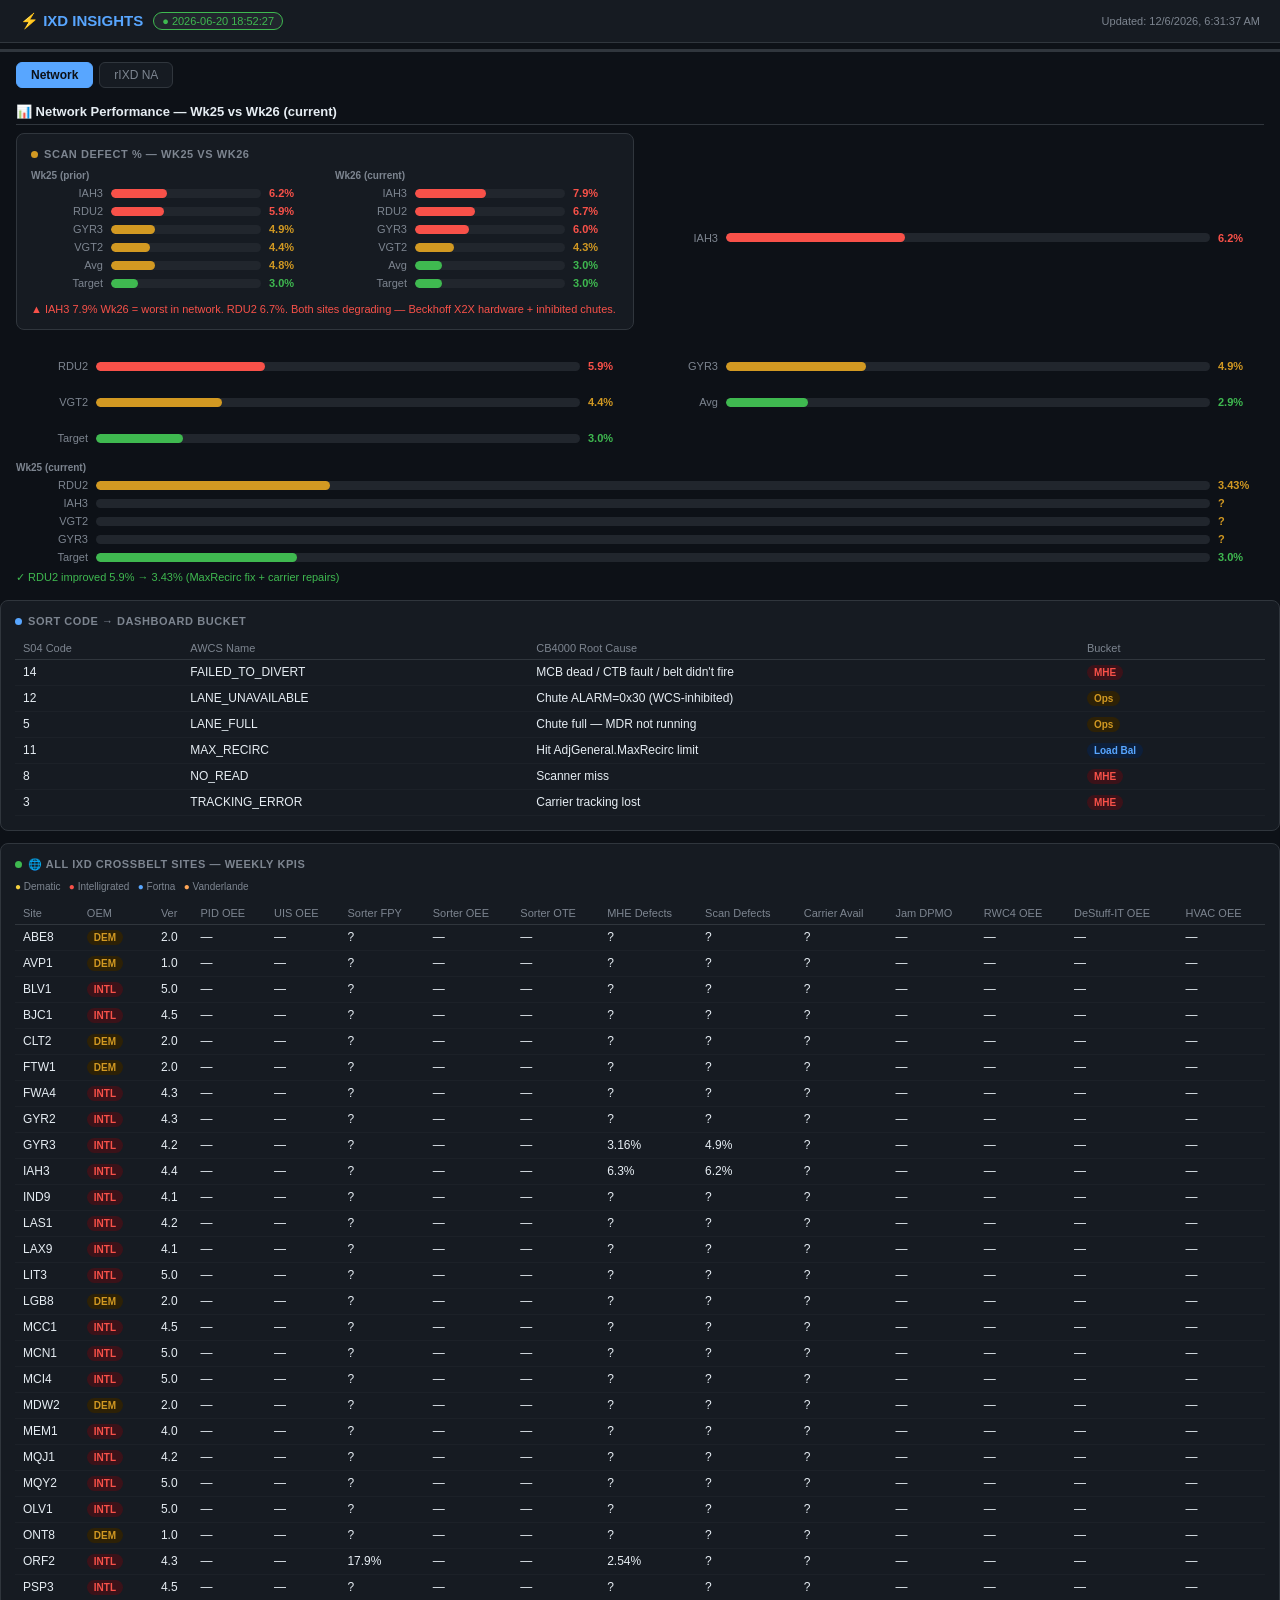
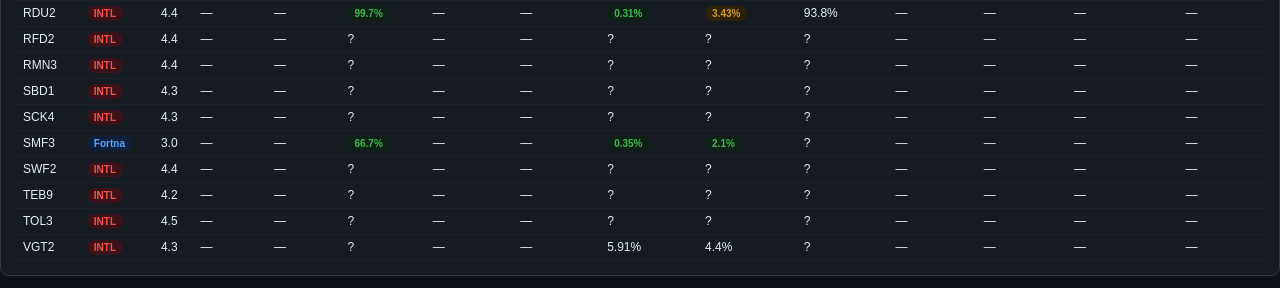
==== commit 43bf0a95: "Network page: Wk24 removed, Wk25 prior, Wk26 current" ====
--- a/index.html
+++ b/index.html
@@ -1,44 +1,44 @@
-<!DOCTYPE html>
+﻿<!DOCTYPE html>
 <html lang="en"><head>
 <meta charset="UTF-8"><meta name="viewport" content="width=device-width,initial-scale=1">
-<title>IXD Insights</title>
-<link rel="stylesheet" href="css/dashboard.css">
+<title>IXD Insights vJun 20 2026 17:46</title>
+<meta http-equiv="refresh" content="300">
 <style>
+  :root{--bg:#0d1117;--card:#161b22;--border:#30363d;--text:#e6edf3;--muted:#7d8590;
+        --green:#3fb950;--yellow:#d29922;--red:#f85149;--blue:#58a6ff;--orange:#ffa657;}
+  *{box-sizing:border-box;margin:0;padding:0;}
+  body{background:#0d1117;color:#e6edf3;font-family:-apple-system,BlinkMacSystemFont,'Segoe UI',sans-serif;font-size:13px;}
+  header{background:#161b22;border-bottom:1px solid #30363d;padding:12px 20px;display:flex;align-items:center;gap:10px;position:sticky;top:0;z-index:100;}
+  header h1{font-size:15px;font-weight:600;color:#58a6ff;}
+  .hbadge{background:#21262d;border:1px solid #30363d;border-radius:12px;padding:2px 8px;font-size:11px;color:#7d8590;}
+  .hbadge.live{border-color:#3fb950;color:#3fb950;}.hbadge.warn{border-color:#f85149;color:#f85149;}
+  #ts{margin-left:auto;color:#7d8590;font-size:11px;}
+  .prog-bar{height:3px;background:#30363d;position:sticky;top:49px;z-index:99;}
+  .prog-fill{height:100%;background:#58a6ff;width:0%;}
+  .main{padding:16px;max-width:1600px;margin:0 auto;}
+  .tabs{display:flex;gap:6px;margin-bottom:16px;flex-wrap:wrap;}
+  .tab-btn{padding:5px 14px;border:1px solid #30363d;border-radius:6px;cursor:pointer;
+           background:#161b22;color:#7d8590;font-size:12px;transition:all .15s;}
+  .tab-btn.active{background:#58a6ff;border-color:#58a6ff;color:#0d1117;font-weight:600;}
+  .tab-btn:hover:not(.active){border-color:#58a6ff;color:#58a6ff;}
   table{width:100%;border-collapse:collapse;font-size:12px;}
   th{color:#7d8590;text-align:left;padding:5px 8px;font-weight:500;border-bottom:1px solid #30363d;font-size:11px;}
   td{padding:5px 8px;border-bottom:1px solid #1c2128;vertical-align:top;}
   tr:last-child td{border-bottom:none;} tr:hover td{background:#1c2128;}
   pre{background:#0d1117;border:1px solid #30363d;border-radius:6px;padding:14px;font-size:11px;overflow-x:auto;line-height:1.8;color:#c9d1d9;}
   code{background:#21262d;padding:1px 5px;border-radius:3px;font-size:11px;color:#58a6ff;}
-  @keyframes dtw-blink{0%,100%{opacity:1}50%{opacity:0.4}}
-  @media(max-width:768px){
-    [style*="grid-template-columns:1fr 1fr"],[style*="grid-template-columns: 1fr 1fr"]{display:block!important;}
-    [style*="grid-template-columns:1fr 1fr"]>div,[style*="grid-template-columns: 1fr 1fr"]>div{margin-bottom:12px;}
-    table{display:block;overflow-x:auto;-webkit-overflow-scrolling:touch;font-size:10px;}
-    td,th{padding:3px 5px;font-size:9px;white-space:nowrap;}
-  }
-  @media(max-width:480px){
-    table{font-size:9px;}
-    td,th{padding:3px 4px;font-size:8px;}
-  }
 </style></head><body>
-<nav class="nav-bar">
-  <a href="index.html" class="nav-brand">⚡ <span>IXD</span> Insights</a>
-  <div class="nav-links">
-    <a href="index.html" class="active">Network</a>
-    <a href="sites.html">Sites</a>
-  </div>
-  <div class="nav-status" id="ts"></div>
-</nav>
-<script>
-(function updateClock(){
-  var now=new Date();
-  var ts=now.getFullYear()+'-'+String(now.getMonth()+1).padStart(2,'0')+'-'+String(now.getDate()).padStart(2,'0')+' '+String(now.getHours()).padStart(2,'0')+':'+String(now.getMinutes()).padStart(2,'0')+':'+String(now.getSeconds()).padStart(2,'0');
-  document.getElementById('ts').textContent=ts;
-  setTimeout(updateClock,1000);
-})();
-</script>
-<main class="main-content">
+<header>
+  <h1>&#x26A1; IXD <span style="color:#58a6ff;">INSIGHTS</span></h1>
+  <span class="hbadge live">&#x25CF; 2026-06-20 18:52:27</span>
+  <span id="ts"></span>
+</header>
+<div class="prog-bar"><div class="prog-fill" id="prog"></div></div>
+<style>@keyframes dtw-blink{0%,100%{opacity:1}50%{opacity:0.4}}</style>
+<div class="main">
+  <div class="tabs" id="main-tabs"><button id="btn-0" class="tab-btn active" onclick="goTab(0)">Network</button>
+<button id="btn-1" class="tab-btn" onclick="goTab(1)">rIXD NA</button>
+</div>
   <div class="tabs" id="rdu2-tabs" style="display:none;">
     <button class="tab-btn" onclick="goTab(0)" style="padding:5px 10px;">← Back</button>
     <button class="tab-btn active rdu2-sub" onclick="rdu2Sub(-1)">Overview</button>
@@ -51,160 +51,2211 @@
     <button class="tab-btn rdu2-sub" onclick="rdu2Sub(6)">Sorter</button>
     <button class="tab-btn rdu2-sub" onclick="rdu2Sub(7)">Induction</button>
   </div>
-<div style="font-size:13px;font-weight:600;color:#e6edf3;margin:8px 0 4px;padding-bottom:5px;border-bottom:1px solid #30363d;">📊 Network Performance — Week 24 vs Week 25</div>
-<div style="display:grid;grid-template-columns:1fr 1fr;gap:12px;margin-bottom:4px;">
-<div style="background:#161b22;border:1px solid #30363d;border-radius:8px;padding:14px;margin-bottom:12px;"><h3 style="font-size:11px;color:#7d8590;text-transform:uppercase;letter-spacing:.05em;margin-bottom:10px;display:flex;align-items:center;gap:6px;"><span style="width:7px;height:7px;border-radius:50%;background:#f85149;display:inline-block;"></span> IXD Week 24</h3><table style="width:100%;border-collapse:collapse;font-size:12px;"><thead><tr><th style="color:#7d8590;text-align:left;padding:5px 8px;font-weight:500;border-bottom:1px solid #30363d;font-size:11px;">Site</th><th style="color:#7d8590;text-align:left;padding:5px 8px;font-weight:500;border-bottom:1px solid #30363d;font-size:11px;">FPY</th><th style="color:#7d8590;text-align:left;padding:5px 8px;font-weight:500;border-bottom:1px solid #30363d;font-size:11px;">Scan</th><th style="color:#7d8590;text-align:left;padding:5px 8px;font-weight:500;border-bottom:1px solid #30363d;font-size:11px;">MHE</th><th style="color:#7d8590;text-align:left;padding:5px 8px;font-weight:500;border-bottom:1px solid #30363d;font-size:11px;">Failed Diverts</th></tr></thead><tbody><tr><td style="padding:5px 8px;border-bottom:1px solid #1c2128;vertical-align:top;">IAH3</td><td style="padding:5px 8px;border-bottom:1px solid #1c2128;vertical-align:top;"><span style="display:inline-block;padding:2px 7px;border-radius:10px;font-size:10px;font-weight:600;background:#3b1219;color:#f85149;">18.8%</span></td><td style="padding:5px 8px;border-bottom:1px solid #1c2128;vertical-align:top;"><span style="display:inline-block;padding:2px 7px;border-radius:10px;font-size:10px;font-weight:600;background:#3b1219;color:#f85149;">6.2%</span></td><td style="padding:5px 8px;border-bottom:1px solid #1c2128;vertical-align:top;"><span style="display:inline-block;padding:2px 7px;border-radius:10px;font-size:10px;font-weight:600;background:#3b1219;color:#f85149;">6.3%</span></td><td style="padding:5px 8px;border-bottom:1px solid #1c2128;vertical-align:top;">183,914</td></tr><tr><td style="padding:5px 8px;border-bottom:1px solid #1c2128;vertical-align:top;"><span style="color:#3fb950;font-weight:bold;">RDU2</span></td><td style="padding:5px 8px;border-bottom:1px solid #1c2128;vertical-align:top;"><span style="display:inline-block;padding:2px 7px;border-radius:10px;font-size:10px;font-weight:600;background:#3b1219;color:#f85149;">17.2%</span></td><td style="padding:5px 8px;border-bottom:1px solid #1c2128;vertical-align:top;"><span style="display:inline-block;padding:2px 7px;border-radius:10px;font-size:10px;font-weight:600;background:#3b2e00;color:#d29922;">7.3%</span></td><td style="padding:5px 8px;border-bottom:1px solid #1c2128;vertical-align:top;"><span style="display:inline-block;padding:2px 7px;border-radius:10px;font-size:10px;font-weight:600;background:#3b1219;color:#f85149;">6.09%</span></td><td style="padding:5px 8px;border-bottom:1px solid #1c2128;vertical-align:top;">135,324</td></tr><tr><td style="padding:5px 8px;border-bottom:1px solid #1c2128;vertical-align:top;">VGT2</td><td style="padding:5px 8px;border-bottom:1px solid #1c2128;vertical-align:top;"><span style="display:inline-block;padding:2px 7px;border-radius:10px;font-size:10px;font-weight:600;background:#3b1219;color:#f85149;">19.2%</span></td><td style="padding:5px 8px;border-bottom:1px solid #1c2128;vertical-align:top;"><span style="display:inline-block;padding:2px 7px;border-radius:10px;font-size:10px;font-weight:600;background:#2d2106;color:#d29922;">4.4%</span></td><td style="padding:5px 8px;border-bottom:1px solid #1c2128;vertical-align:top;"><span style="display:inline-block;padding:2px 7px;border-radius:10px;font-size:10px;font-weight:600;background:#3b1219;color:#f85149;">5.91%</span></td><td style="padding:5px 8px;border-bottom:1px solid #1c2128;vertical-align:top;">96,127</td></tr><tr><td style="padding:5px 8px;border-bottom:1px solid #1c2128;vertical-align:top;">GYR3</td><td style="padding:5px 8px;border-bottom:1px solid #1c2128;vertical-align:top;">?</td><td style="padding:5px 8px;border-bottom:1px solid #1c2128;vertical-align:top;"><span style="display:inline-block;padding:2px 7px;border-radius:10px;font-size:10px;font-weight:600;background:#2d2106;color:#d29922;">4.9%</span></td><td style="padding:5px 8px;border-bottom:1px solid #1c2128;vertical-align:top;"><span style="display:inline-block;padding:2px 7px;border-radius:10px;font-size:10px;font-weight:600;background:#3b1219;color:#f85149;">3.16%</span></td><td style="padding:5px 8px;border-bottom:1px solid #1c2128;vertical-align:top;">40,657</td></tr><tr><td style="padding:5px 8px;border-bottom:1px solid #1c2128;vertical-align:top;">ORF2</td><td style="padding:5px 8px;border-bottom:1px solid #1c2128;vertical-align:top;"><span style="display:inline-block;padding:2px 7px;border-radius:10px;font-size:10px;font-weight:600;background:#3b1219;color:#f85149;">17.9%</span></td><td style="padding:5px 8px;border-bottom:1px solid #1c2128;vertical-align:top;">?</td><td style="padding:5px 8px;border-bottom:1px solid #1c2128;vertical-align:top;"><span style="display:inline-block;padding:2px 7px;border-radius:10px;font-size:10px;font-weight:600;background:#3b1219;color:#f85149;">2.54%</span></td><td style="padding:5px 8px;border-bottom:1px solid #1c2128;vertical-align:top;">91,730</td></tr><tr><td style="padding:5px 8px;border-bottom:1px solid #1c2128;vertical-align:top;">LAS1</td><td style="padding:5px 8px;border-bottom:1px solid #1c2128;vertical-align:top;">?</td><td style="padding:5px 8px;border-bottom:1px solid #1c2128;vertical-align:top;">?</td><td style="padding:5px 8px;border-bottom:1px solid #1c2128;vertical-align:top;">?</td><td style="padding:5px 8px;border-bottom:1px solid #1c2128;vertical-align:top;">?</td></tr><tr><td style="padding:5px 8px;border-bottom:1px solid #1c2128;vertical-align:top;">Avg</td><td style="padding:5px 8px;border-bottom:1px solid #1c2128;vertical-align:top;">24.5%</td><td style="padding:5px 8px;border-bottom:1px solid #1c2128;vertical-align:top;">2.9%</td><td style="padding:5px 8px;border-bottom:1px solid #1c2128;vertical-align:top;">3.09%</td><td style="padding:5px 8px;border-bottom:1px solid #1c2128;vertical-align:top;">—</td><td style="padding:5px 8px;border-bottom:1px solid #1c2128;vertical-align:top;">—</td></tr></tbody></table></div>
-<div style="background:#161b22;border:1px solid #30363d;border-radius:8px;padding:14px;margin-bottom:12px;"><h3 style="font-size:11px;color:#7d8590;text-transform:uppercase;letter-spacing:.05em;margin-bottom:10px;display:flex;align-items:center;gap:6px;"><span style="width:7px;height:7px;border-radius:50%;background:#3fb950;display:inline-block;"></span> IXD Week 25</h3><table style="width:100%;border-collapse:collapse;font-size:12px;"><thead><tr><th style="color:#7d8590;text-align:left;padding:5px 8px;font-weight:500;border-bottom:1px solid #30363d;font-size:11px;">Site</th><th style="color:#7d8590;text-align:left;padding:5px 8px;font-weight:500;border-bottom:1px solid #30363d;font-size:11px;">FPY</th><th style="color:#7d8590;text-align:left;padding:5px 8px;font-weight:500;border-bottom:1px solid #30363d;font-size:11px;">Scan</th><th style="color:#7d8590;text-align:left;padding:5px 8px;font-weight:500;border-bottom:1px solid #30363d;font-size:11px;">MHE</th><th style="color:#7d8590;text-align:left;padding:5px 8px;font-weight:500;border-bottom:1px solid #30363d;font-size:11px;">Failed Diverts</th></tr></thead><tbody><tr><td style="padding:5px 8px;border-bottom:1px solid #1c2128;vertical-align:top;">IAH3</td><td style="padding:5px 8px;border-bottom:1px solid #1c2128;vertical-align:top;"><span style="display:inline-block;padding:2px 7px;border-radius:10px;font-size:10px;font-weight:600;background:#3b1219;color:#f85149;">16.4%</span></td><td style="padding:5px 8px;border-bottom:1px solid #1c2128;vertical-align:top;"><span style="display:inline-block;padding:2px 7px;border-radius:10px;font-size:10px;font-weight:600;background:#3b1219;color:#f85149;">6.2%</span></td><td style="padding:5px 8px;border-bottom:1px solid #1c2128;vertical-align:top;"><span style="display:inline-block;padding:2px 7px;border-radius:10px;font-size:10px;font-weight:600;background:#3b1219;color:#f85149;">8.75%</span></td><td style="padding:5px 8px;border-bottom:1px solid #1c2128;vertical-align:top;">180,882</td></tr><tr><td style="padding:5px 8px;border-bottom:1px solid #1c2128;vertical-align:top;"><span style="color:#3fb950;font-weight:bold;">RDU2</span></td><td style="padding:5px 8px;border-bottom:1px solid #1c2128;vertical-align:top;"><span style="display:inline-block;padding:2px 7px;border-radius:10px;font-size:10px;font-weight:600;background:#3b1219;color:#f85149;">18.8%</span></td><td style="padding:5px 8px;border-bottom:1px solid #1c2128;vertical-align:top;"><span style="display:inline-block;padding:2px 7px;border-radius:10px;font-size:10px;font-weight:600;background:#3b1219;color:#f85149;">5.9%</span></td><td style="padding:5px 8px;border-bottom:1px solid #1c2128;vertical-align:top;"><span style="display:inline-block;padding:2px 7px;border-radius:10px;font-size:10px;font-weight:600;background:#3b1219;color:#f85149;">6.09%</span></td><td style="padding:5px 8px;border-bottom:1px solid #1c2128;vertical-align:top;">135,324</td></tr><tr><td style="padding:5px 8px;border-bottom:1px solid #1c2128;vertical-align:top;">VGT2</td><td style="padding:5px 8px;border-bottom:1px solid #1c2128;vertical-align:top;"><span style="display:inline-block;padding:2px 7px;border-radius:10px;font-size:10px;font-weight:600;background:#3b1219;color:#f85149;">19.2%</span></td><td style="padding:5px 8px;border-bottom:1px solid #1c2128;vertical-align:top;"><span style="display:inline-block;padding:2px 7px;border-radius:10px;font-size:10px;font-weight:600;background:#3b2e00;color:#d29922;">4.4%</span></td><td style="padding:5px 8px;border-bottom:1px solid #1c2128;vertical-align:top;"><span style="display:inline-block;padding:2px 7px;border-radius:10px;font-size:10px;font-weight:600;background:#3b1219;color:#f85149;">5.86%</span></td><td style="padding:5px 8px;border-bottom:1px solid #1c2128;vertical-align:top;">96,127</td></tr><tr><td style="padding:5px 8px;border-bottom:1px solid #1c2128;vertical-align:top;">GYR3</td><td style="padding:5px 8px;border-bottom:1px solid #1c2128;vertical-align:top;"><span style="display:inline-block;padding:2px 7px;border-radius:10px;font-size:10px;font-weight:600;background:#0d2818;color:#3fb950;">26.3%</span></td><td style="padding:5px 8px;border-bottom:1px solid #1c2128;vertical-align:top;"><span style="display:inline-block;padding:2px 7px;border-radius:10px;font-size:10px;font-weight:600;background:#3b2e00;color:#d29922;">4.9%</span></td><td style="padding:5px 8px;border-bottom:1px solid #1c2128;vertical-align:top;"><span style="display:inline-block;padding:2px 7px;border-radius:10px;font-size:10px;font-weight:600;background:#3b2e00;color:#d29922;">4.31%</span></td><td style="padding:5px 8px;border-bottom:1px solid #1c2128;vertical-align:top;">40,657</td></tr><tr><td style="padding:5px 8px;border-bottom:1px solid #1c2128;vertical-align:top;">ORF2</td><td style="padding:5px 8px;border-bottom:1px solid #1c2128;vertical-align:top;"><span style="display:inline-block;padding:2px 7px;border-radius:10px;font-size:10px;font-weight:600;background:#3b1219;color:#f85149;">17.9%</span></td><td style="padding:5px 8px;border-bottom:1px solid #1c2128;vertical-align:top;"><span style="display:inline-block;padding:2px 7px;border-radius:10px;font-size:10px;font-weight:600;background:#0d2818;color:#3fb950;">2.8%</span></td><td style="padding:5px 8px;border-bottom:1px solid #1c2128;vertical-align:top;"><span style="display:inline-block;padding:2px 7px;border-radius:10px;font-size:10px;font-weight:600;background:#3b2e00;color:#d29922;">3.27%</span></td><td style="padding:5px 8px;border-bottom:1px solid #1c2128;vertical-align:top;">8,645</td></tr><tr><td style="padding:5px 8px;border-bottom:1px solid #1c2128;vertical-align:top;">LAS1</td><td style="padding:5px 8px;border-bottom:1px solid #1c2128;vertical-align:top;"><span style="display:inline-block;padding:2px 7px;border-radius:10px;font-size:10px;font-weight:600;background:#3b2e00;color:#d29922;">21.9%</span></td><td style="padding:5px 8px;border-bottom:1px solid #1c2128;vertical-align:top;"><span style="display:inline-block;padding:2px 7px;border-radius:10px;font-size:10px;font-weight:600;background:#3b2e00;color:#d29922;">4.6%</span></td><td style="padding:5px 8px;border-bottom:1px solid #1c2128;vertical-align:top;"><span style="display:inline-block;padding:2px 7px;border-radius:10px;font-size:10px;font-weight:600;background:#0d2818;color:#3fb950;">2.63%</span></td><td style="padding:5px 8px;border-bottom:1px solid #1c2128;vertical-align:top;">91,730</td></tr><tr><td style="padding:5px 8px;border-bottom:1px solid #1c2128;vertical-align:top;">Avg</td><td style="padding:5px 8px;border-bottom:1px solid #1c2128;vertical-align:top;">20.1%</td><td style="padding:5px 8px;border-bottom:1px solid #1c2128;vertical-align:top;">4.8%</td><td style="padding:5px 8px;border-bottom:1px solid #1c2128;vertical-align:top;">5.15%</td><td style="padding:5px 8px;border-bottom:1px solid #1c2128;vertical-align:top;">—</td></tr></tbody></table></div>
-</div>
-<div style="background:#161b22;border:1px solid #30363d;border-radius:8px;padding:14px;margin-bottom:12px;"><h3 style="font-size:11px;color:#7d8590;text-transform:uppercase;letter-spacing:.05em;margin-bottom:10px;display:flex;align-items:center;gap:6px;"><span style="width:7px;height:7px;border-radius:50%;background:#ffa657;display:inline-block;"></span> Jam DPMO (Defects Per Million Opportunities)</h3>
-<div style="display:grid;grid-template-columns:1fr auto 1fr;gap:12px;">
+<div id="tab-0" style="display:block;">
+<div style="font-size:13px;font-weight:600;color:#e6edf3;margin:16px 0 8px;padding-bottom:5px;border-bottom:1px solid #30363d;">📊 Network Performance — Wk25 vs Wk26 (current)</div>
+<div style="display:grid;grid-template-columns:1fr 1fr;gap:12px;margin-bottom:12px;"><div style="background:#161b22;border:1px solid #30363d;border-radius:8px;padding:14px;margin-bottom:12px;"><h3 style="font-size:11px;color:#7d8590;text-transform:uppercase;letter-spacing:.05em;margin-bottom:10px;display:flex;align-items:center;gap:6px;"><span style="width:7px;height:7px;border-radius:50%;background:#d29922;display:inline-block;"></span> Scan Defect % &mdash; Wk25 vs Wk26</h3><div style="display:grid;grid-template-columns:1fr 1fr;gap:20px;"><div><div style="font-size:10px;color:#7d8590;margin-bottom:6px;font-weight:600;">Wk25 (prior)</div><div style="margin:6px 0;display:flex;align-items:center;gap:8px;"><span style="display:inline-block;width:72px;font-size:11px;color:#7d8590;text-align:right;">IAH3</span><div style="flex:1;height:9px;background:#21262d;border-radius:5px;overflow:hidden;"><div style="width:37%;height:100%;background:#f85149;border-radius:5px;"></div></div><span style="width:46px;font-size:11px;color:#f85149;font-weight:bold;">6.2%</span></div><div style="margin:6px 0;display:flex;align-items:center;gap:8px;"><span style="display:inline-block;width:72px;font-size:11px;color:#7d8590;text-align:right;">RDU2</span><div style="flex:1;height:9px;background:#21262d;border-radius:5px;overflow:hidden;"><div style="width:35%;height:100%;background:#f85149;border-radius:5px;"></div></div><span style="width:46px;font-size:11px;color:#f85149;font-weight:bold;">5.9%</span></div><div style="margin:6px 0;display:flex;align-items:center;gap:8px;"><span style="display:inline-block;width:72px;font-size:11px;color:#7d8590;text-align:right;">GYR3</span><div style="flex:1;height:9px;background:#21262d;border-radius:5px;overflow:hidden;"><div style="width:29%;height:100%;background:#d29922;border-radius:5px;"></div></div><span style="width:46px;font-size:11px;color:#d29922;font-weight:bold;">4.9%</span></div><div style="margin:6px 0;display:flex;align-items:center;gap:8px;"><span style="display:inline-block;width:72px;font-size:11px;color:#7d8590;text-align:right;">VGT2</span><div style="flex:1;height:9px;background:#21262d;border-radius:5px;overflow:hidden;"><div style="width:26%;height:100%;background:#d29922;border-radius:5px;"></div></div><span style="width:46px;font-size:11px;color:#d29922;font-weight:bold;">4.4%</span></div><div style="margin:6px 0;display:flex;align-items:center;gap:8px;"><span style="display:inline-block;width:72px;font-size:11px;color:#7d8590;text-align:right;">Avg</span><div style="flex:1;height:9px;background:#21262d;border-radius:5px;overflow:hidden;"><div style="width:29%;height:100%;background:#d29922;border-radius:5px;"></div></div><span style="width:46px;font-size:11px;color:#d29922;font-weight:bold;">4.8%</span></div><div style="margin:6px 0;display:flex;align-items:center;gap:8px;"><span style="display:inline-block;width:72px;font-size:11px;color:#7d8590;text-align:right;">Target</span><div style="flex:1;height:9px;background:#21262d;border-radius:5px;overflow:hidden;"><div style="width:18%;height:100%;background:#3fb950;border-radius:5px;"></div></div><span style="width:46px;font-size:11px;color:#3fb950;font-weight:bold;">3.0%</span></div></div><div><div style="font-size:10px;color:#7d8590;margin-bottom:6px;font-weight:600;">Wk26 (current)</div><div style="margin:6px 0;display:flex;align-items:center;gap:8px;"><span style="display:inline-block;width:72px;font-size:11px;color:#7d8590;text-align:right;">IAH3</span><div style="flex:1;height:9px;background:#21262d;border-radius:5px;overflow:hidden;"><div style="width:47%;height:100%;background:#f85149;border-radius:5px;"></div></div><span style="width:46px;font-size:11px;color:#f85149;font-weight:bold;">7.9%</span></div><div style="margin:6px 0;display:flex;align-items:center;gap:8px;"><span style="display:inline-block;width:72px;font-size:11px;color:#7d8590;text-align:right;">RDU2</span><div style="flex:1;height:9px;background:#21262d;border-radius:5px;overflow:hidden;"><div style="width:40%;height:100%;background:#f85149;border-radius:5px;"></div></div><span style="width:46px;font-size:11px;color:#f85149;font-weight:bold;">6.7%</span></div><div style="margin:6px 0;display:flex;align-items:center;gap:8px;"><span style="display:inline-block;width:72px;font-size:11px;color:#7d8590;text-align:right;">GYR3</span><div style="flex:1;height:9px;background:#21262d;border-radius:5px;overflow:hidden;"><div style="width:36%;height:100%;background:#f85149;border-radius:5px;"></div></div><span style="width:46px;font-size:11px;color:#f85149;font-weight:bold;">6.0%</span></div><div style="margin:6px 0;display:flex;align-items:center;gap:8px;"><span style="display:inline-block;width:72px;font-size:11px;color:#7d8590;text-align:right;">VGT2</span><div style="flex:1;height:9px;background:#21262d;border-radius:5px;overflow:hidden;"><div style="width:26%;height:100%;background:#d29922;border-radius:5px;"></div></div><span style="width:46px;font-size:11px;color:#d29922;font-weight:bold;">4.3%</span></div><div style="margin:6px 0;display:flex;align-items:center;gap:8px;"><span style="display:inline-block;width:72px;font-size:11px;color:#7d8590;text-align:right;">Avg</span><div style="flex:1;height:9px;background:#21262d;border-radius:5px;overflow:hidden;"><div style="width:18%;height:100%;background:#3fb950;border-radius:5px;"></div></div><span style="width:46px;font-size:11px;color:#3fb950;font-weight:bold;">3.0%</span></div><div style="margin:6px 0;display:flex;align-items:center;gap:8px;"><span style="display:inline-block;width:72px;font-size:11px;color:#7d8590;text-align:right;">Target</span><div style="flex:1;height:9px;background:#21262d;border-radius:5px;overflow:hidden;"><div style="width:18%;height:100%;background:#3fb950;border-radius:5px;"></div></div><span style="width:46px;font-size:11px;color:#3fb950;font-weight:bold;">3.0%</span></div></div></div><p style="font-size:11px;color:#f85149;margin-top:8px;">&#9650; IAH3 7.9% Wk26 = worst in network. RDU2 6.7%. Both sites degrading &mdash; Beckhoff X2X hardware + inhibited chutes.</p></div>
+<div style="margin:6px 0;display:flex;align-items:center;gap:8px;"><span style="display:inline-block;width:72px;font-size:11px;color:#7d8590;text-align:right;">IAH3</span><div style="flex:1;height:9px;background:#21262d;border-radius:5px;overflow:hidden;"><div style="width:37%;height:100%;background:#f85149;border-radius:5px;"></div></div><span style="width:46px;font-size:11px;color:#f85149;font-weight:bold;">6.2%</span></div><div style="margin:6px 0;display:flex;align-items:center;gap:8px;"><span style="display:inline-block;width:72px;font-size:11px;color:#7d8590;text-align:right;">RDU2</span><div style="flex:1;height:9px;background:#21262d;border-radius:5px;overflow:hidden;"><div style="width:35%;height:100%;background:#f85149;border-radius:5px;"></div></div><span style="width:46px;font-size:11px;color:#f85149;font-weight:bold;">5.9%</span></div><div style="margin:6px 0;display:flex;align-items:center;gap:8px;"><span style="display:inline-block;width:72px;font-size:11px;color:#7d8590;text-align:right;">GYR3</span><div style="flex:1;height:9px;background:#21262d;border-radius:5px;overflow:hidden;"><div style="width:29%;height:100%;background:#d29922;border-radius:5px;"></div></div><span style="width:46px;font-size:11px;color:#d29922;font-weight:bold;">4.9%</span></div>
+<div style="margin:6px 0;display:flex;align-items:center;gap:8px;"><span style="display:inline-block;width:72px;font-size:11px;color:#7d8590;text-align:right;">VGT2</span><div style="flex:1;height:9px;background:#21262d;border-radius:5px;overflow:hidden;"><div style="width:26%;height:100%;background:#d29922;border-radius:5px;"></div></div><span style="width:46px;font-size:11px;color:#d29922;font-weight:bold;">4.4%</span></div><div style="margin:6px 0;display:flex;align-items:center;gap:8px;"><span style="display:inline-block;width:72px;font-size:11px;color:#7d8590;text-align:right;">Avg</span><div style="flex:1;height:9px;background:#21262d;border-radius:5px;overflow:hidden;"><div style="width:17%;height:100%;background:#3fb950;border-radius:5px;"></div></div><span style="width:46px;font-size:11px;color:#3fb950;font-weight:bold;">2.9%</span></div><div style="margin:6px 0;display:flex;align-items:center;gap:8px;"><span style="display:inline-block;width:72px;font-size:11px;color:#7d8590;text-align:right;">Target</span><div style="flex:1;height:9px;background:#21262d;border-radius:5px;overflow:hidden;"><div style="width:18%;height:100%;background:#3fb950;border-radius:5px;"></div></div><span style="width:46px;font-size:11px;color:#3fb950;font-weight:bold;">3.0%</span></div>
+</div>
 <div>
-<div style="font-size:10px;color:#7d8590;margin-bottom:6px;font-weight:600;">Week 24</div>
-<div style="margin:6px 0;display:flex;align-items:center;gap:8px;"><span style="display:inline-block;width:72px;font-size:11px;color:#7d8590;text-align:right;">IAH3</span><div style="flex:1;height:9px;background:#21262d;border-radius:5px;overflow:hidden;"><div style="width:90%;height:100%;background:#f85149;border-radius:5px;"></div></div><span style="width:46px;font-size:11px;color:#f85149;font-weight:bold;">7200</span></div>
-<div style="margin:6px 0;display:flex;align-items:center;gap:8px;"><span style="display:inline-block;width:72px;font-size:11px;color:#3fb950;font-weight:bold;text-align:right;">RDU2</span><div style="flex:1;height:9px;background:#21262d;border-radius:5px;overflow:hidden;"><div style="width:85%;height:100%;background:#f85149;border-radius:5px;"></div></div><span style="width:46px;font-size:11px;color:#f85149;font-weight:bold;">6800</span></div>
-<div style="margin:6px 0;display:flex;align-items:center;gap:8px;"><span style="display:inline-block;width:72px;font-size:11px;color:#7d8590;text-align:right;">VGT2</span><div style="flex:1;height:9px;background:#21262d;border-radius:5px;overflow:hidden;"><div style="width:65%;height:100%;background:#f85149;border-radius:5px;"></div></div><span style="width:46px;font-size:11px;color:#f85149;font-weight:bold;">5200</span></div>
-<div style="margin:6px 0;display:flex;align-items:center;gap:8px;"><span style="display:inline-block;width:72px;font-size:11px;color:#7d8590;text-align:right;">GYR3</span><div style="flex:1;height:9px;background:#21262d;border-radius:5px;overflow:hidden;"><div style="width:43%;height:100%;background:#f85149;border-radius:5px;"></div></div><span style="width:46px;font-size:11px;color:#f85149;font-weight:bold;">3500</span></div>
-<div style="margin:6px 0;display:flex;align-items:center;gap:8px;"><span style="display:inline-block;width:72px;font-size:11px;color:#7d8590;text-align:right;">ORF2</span><div style="flex:1;height:9px;background:#21262d;border-radius:5px;overflow:hidden;"><div style="width:30%;height:100%;background:#f85149;border-radius:5px;"></div></div><span style="width:46px;font-size:11px;color:#f85149;font-weight:bold;">2400</span></div>
-<div style="margin:6px 0;display:flex;align-items:center;gap:8px;"><span style="display:inline-block;width:72px;font-size:11px;color:#7d8590;text-align:right;">Target</span><div style="flex:1;height:9px;background:#21262d;border-radius:5px;overflow:hidden;"><div style="width:5%;height:100%;background:#3fb950;border-radius:5px;"></div></div><span style="width:46px;font-size:11px;color:#3fb950;font-weight:bold;">400</span></div>
+<div style="font-size:10px;color:#7d8590;margin-bottom:6px;font-weight:600;">Wk25 (current)</div>
+<div style="margin:6px 0;display:flex;align-items:center;gap:8px;"><span style="display:inline-block;width:72px;font-size:11px;color:#7d8590;text-align:right;">RDU2</span><div style="flex:1;height:9px;background:#21262d;border-radius:5px;overflow:hidden;"><div style="width:21%;height:100%;background:#d29922;border-radius:5px;"></div></div><span style="width:46px;font-size:11px;color:#d29922;font-weight:bold;">3.43%</span></div><div style="margin:6px 0;display:flex;align-items:center;gap:8px;"><span style="display:inline-block;width:72px;font-size:11px;color:#7d8590;text-align:right;">IAH3</span><div style="flex:1;height:9px;background:#21262d;border-radius:5px;overflow:hidden;"><div style="width:0%;height:100%;background:#d29922;border-radius:5px;"></div></div><span style="width:46px;font-size:11px;color:#d29922;font-weight:bold;">?</span></div><div style="margin:6px 0;display:flex;align-items:center;gap:8px;"><span style="display:inline-block;width:72px;font-size:11px;color:#7d8590;text-align:right;">VGT2</span><div style="flex:1;height:9px;background:#21262d;border-radius:5px;overflow:hidden;"><div style="width:0%;height:100%;background:#d29922;border-radius:5px;"></div></div><span style="width:46px;font-size:11px;color:#d29922;font-weight:bold;">?</span></div>
+<div style="margin:6px 0;display:flex;align-items:center;gap:8px;"><span style="display:inline-block;width:72px;font-size:11px;color:#7d8590;text-align:right;">GYR3</span><div style="flex:1;height:9px;background:#21262d;border-radius:5px;overflow:hidden;"><div style="width:0%;height:100%;background:#d29922;border-radius:5px;"></div></div><span style="width:46px;font-size:11px;color:#d29922;font-weight:bold;">?</span></div><div style="margin:6px 0;display:flex;align-items:center;gap:8px;"><span style="display:inline-block;width:72px;font-size:11px;color:#7d8590;text-align:right;">Target</span><div style="flex:1;height:9px;background:#21262d;border-radius:5px;overflow:hidden;"><div style="width:18%;height:100%;background:#3fb950;border-radius:5px;"></div></div><span style="width:46px;font-size:11px;color:#3fb950;font-weight:bold;">3.0%</span></div>
+</div>
+</div>
+<p style="font-size:11px;color:#3fb950;margin-top:8px;">✓ RDU2 improved 5.9% → 3.43% (MaxRecirc fix + carrier repairs)</p>
+</div><div style="background:#161b22;border:1px solid #30363d;border-radius:8px;padding:14px;margin-bottom:12px;"><h3 style="font-size:11px;color:#7d8590;text-transform:uppercase;letter-spacing:.05em;margin-bottom:10px;display:flex;align-items:center;gap:6px;"><span style="width:7px;height:7px;border-radius:50%;background:#58a6ff;display:inline-block;"></span> Sort Code → Dashboard Bucket</h3><table style="width:100%;border-collapse:collapse;font-size:12px;"><thead><tr><th style="color:#7d8590;text-align:left;padding:5px 8px;font-weight:500;border-bottom:1px solid #30363d;font-size:11px;">S04 Code</th><th style="color:#7d8590;text-align:left;padding:5px 8px;font-weight:500;border-bottom:1px solid #30363d;font-size:11px;">AWCS Name</th><th style="color:#7d8590;text-align:left;padding:5px 8px;font-weight:500;border-bottom:1px solid #30363d;font-size:11px;">CB4000 Root Cause</th><th style="color:#7d8590;text-align:left;padding:5px 8px;font-weight:500;border-bottom:1px solid #30363d;font-size:11px;">Bucket</th></tr></thead><tbody><tr><td style="padding:5px 8px;border-bottom:1px solid #1c2128;vertical-align:top;">14</td><td style="padding:5px 8px;border-bottom:1px solid #1c2128;vertical-align:top;">FAILED_TO_DIVERT</td><td style="padding:5px 8px;border-bottom:1px solid #1c2128;vertical-align:top;">MCB dead / CTB fault / belt didn't fire</td><td style="padding:5px 8px;border-bottom:1px solid #1c2128;vertical-align:top;"><span style="display:inline-block;padding:2px 7px;border-radius:10px;font-size:10px;font-weight:600;background:#3b1219;color:#f85149;">MHE</span></td></tr><tr><td style="padding:5px 8px;border-bottom:1px solid #1c2128;vertical-align:top;">12</td><td style="padding:5px 8px;border-bottom:1px solid #1c2128;vertical-align:top;">LANE_UNAVAILABLE</td><td style="padding:5px 8px;border-bottom:1px solid #1c2128;vertical-align:top;">Chute ALARM=0x30 (WCS-inhibited)</td><td style="padding:5px 8px;border-bottom:1px solid #1c2128;vertical-align:top;"><span style="display:inline-block;padding:2px 7px;border-radius:10px;font-size:10px;font-weight:600;background:#2d2106;color:#d29922;">Ops</span></td></tr><tr><td style="padding:5px 8px;border-bottom:1px solid #1c2128;vertical-align:top;">5</td><td style="padding:5px 8px;border-bottom:1px solid #1c2128;vertical-align:top;">LANE_FULL</td><td style="padding:5px 8px;border-bottom:1px solid #1c2128;vertical-align:top;">Chute full — MDR not running</td><td style="padding:5px 8px;border-bottom:1px solid #1c2128;vertical-align:top;"><span style="display:inline-block;padding:2px 7px;border-radius:10px;font-size:10px;font-weight:600;background:#2d2106;color:#d29922;">Ops</span></td></tr><tr><td style="padding:5px 8px;border-bottom:1px solid #1c2128;vertical-align:top;">11</td><td style="padding:5px 8px;border-bottom:1px solid #1c2128;vertical-align:top;">MAX_RECIRC</td><td style="padding:5px 8px;border-bottom:1px solid #1c2128;vertical-align:top;">Hit AdjGeneral.MaxRecirc limit</td><td style="padding:5px 8px;border-bottom:1px solid #1c2128;vertical-align:top;"><span style="display:inline-block;padding:2px 7px;border-radius:10px;font-size:10px;font-weight:600;background:#0d1f3a;color:#58a6ff;">Load Bal</span></td></tr><tr><td style="padding:5px 8px;border-bottom:1px solid #1c2128;vertical-align:top;">8</td><td style="padding:5px 8px;border-bottom:1px solid #1c2128;vertical-align:top;">NO_READ</td><td style="padding:5px 8px;border-bottom:1px solid #1c2128;vertical-align:top;">Scanner miss</td><td style="padding:5px 8px;border-bottom:1px solid #1c2128;vertical-align:top;"><span style="display:inline-block;padding:2px 7px;border-radius:10px;font-size:10px;font-weight:600;background:#3b1219;color:#f85149;">MHE</span></td></tr><tr><td style="padding:5px 8px;border-bottom:1px solid #1c2128;vertical-align:top;">3</td><td style="padding:5px 8px;border-bottom:1px solid #1c2128;vertical-align:top;">TRACKING_ERROR</td><td style="padding:5px 8px;border-bottom:1px solid #1c2128;vertical-align:top;">Carrier tracking lost</td><td style="padding:5px 8px;border-bottom:1px solid #1c2128;vertical-align:top;"><span style="display:inline-block;padding:2px 7px;border-radius:10px;font-size:10px;font-weight:600;background:#3b1219;color:#f85149;">MHE</span></td></tr></tbody></table></div><div style="background:#161b22;border:1px solid #30363d;border-radius:8px;padding:14px;margin-bottom:12px;"><h3 style="font-size:11px;color:#7d8590;text-transform:uppercase;letter-spacing:.05em;margin-bottom:10px;display:flex;align-items:center;gap:6px;"><span style="width:7px;height:7px;border-radius:50%;background:#3fb950;display:inline-block;"></span> 🌐 All IXD Crossbelt Sites — Weekly KPIs</h3>
+<div style="margin-bottom:10px;font-size:10px;color:#7d8590;">
+  <span style="color:#f4d03f;">●</span> Dematic &nbsp;
+  <span style="color:#f85149;">●</span> Intelligrated &nbsp;
+  <span style="color:#58a6ff;">●</span> Fortna &nbsp;
+  <span style="color:#ffa657;">●</span> Vanderlande
+</div>
+<table style="width:100%;border-collapse:collapse;font-size:12px;"><thead><tr><th style="color:#7d8590;text-align:left;padding:5px 8px;font-weight:500;border-bottom:1px solid #30363d;font-size:11px;">Site</th><th style="color:#7d8590;text-align:left;padding:5px 8px;font-weight:500;border-bottom:1px solid #30363d;font-size:11px;">OEM</th><th style="color:#7d8590;text-align:left;padding:5px 8px;font-weight:500;border-bottom:1px solid #30363d;font-size:11px;">Ver</th><th style="color:#7d8590;text-align:left;padding:5px 8px;font-weight:500;border-bottom:1px solid #30363d;font-size:11px;">PID OEE</th><th style="color:#7d8590;text-align:left;padding:5px 8px;font-weight:500;border-bottom:1px solid #30363d;font-size:11px;">UIS OEE</th><th style="color:#7d8590;text-align:left;padding:5px 8px;font-weight:500;border-bottom:1px solid #30363d;font-size:11px;">Sorter FPY</th><th style="color:#7d8590;text-align:left;padding:5px 8px;font-weight:500;border-bottom:1px solid #30363d;font-size:11px;">Sorter OEE</th><th style="color:#7d8590;text-align:left;padding:5px 8px;font-weight:500;border-bottom:1px solid #30363d;font-size:11px;">Sorter OTE</th><th style="color:#7d8590;text-align:left;padding:5px 8px;font-weight:500;border-bottom:1px solid #30363d;font-size:11px;">MHE Defects</th><th style="color:#7d8590;text-align:left;padding:5px 8px;font-weight:500;border-bottom:1px solid #30363d;font-size:11px;">Scan Defects</th><th style="color:#7d8590;text-align:left;padding:5px 8px;font-weight:500;border-bottom:1px solid #30363d;font-size:11px;">Carrier Avail</th><th style="color:#7d8590;text-align:left;padding:5px 8px;font-weight:500;border-bottom:1px solid #30363d;font-size:11px;">Jam DPMO</th><th style="color:#7d8590;text-align:left;padding:5px 8px;font-weight:500;border-bottom:1px solid #30363d;font-size:11px;">RWC4 OEE</th><th style="color:#7d8590;text-align:left;padding:5px 8px;font-weight:500;border-bottom:1px solid #30363d;font-size:11px;">DeStuff-IT OEE</th><th style="color:#7d8590;text-align:left;padding:5px 8px;font-weight:500;border-bottom:1px solid #30363d;font-size:11px;">HVAC OEE</th></tr></thead><tbody><tr><td style="padding:5px 8px;border-bottom:1px solid #1c2128;vertical-align:top;">ABE8</td><td style="padding:5px 8px;border-bottom:1px solid #1c2128;vertical-align:top;"><span style="display:inline-block;padding:2px 7px;border-radius:10px;font-size:10px;font-weight:600;background:#2d2106;color:#d29922;">DEM</span></td><td style="padding:5px 8px;border-bottom:1px solid #1c2128;vertical-align:top;">2.0</td><td style="padding:5px 8px;border-bottom:1px solid #1c2128;vertical-align:top;">—</td><td style="padding:5px 8px;border-bottom:1px solid #1c2128;vertical-align:top;">—</td><td style="padding:5px 8px;border-bottom:1px solid #1c2128;vertical-align:top;">?</td><td style="padding:5px 8px;border-bottom:1px solid #1c2128;vertical-align:top;">—</td><td style="padding:5px 8px;border-bottom:1px solid #1c2128;vertical-align:top;">—</td><td style="padding:5px 8px;border-bottom:1px solid #1c2128;vertical-align:top;">?</td><td style="padding:5px 8px;border-bottom:1px solid #1c2128;vertical-align:top;">?</td><td style="padding:5px 8px;border-bottom:1px solid #1c2128;vertical-align:top;">?</td><td style="padding:5px 8px;border-bottom:1px solid #1c2128;vertical-align:top;">—</td><td style="padding:5px 8px;border-bottom:1px solid #1c2128;vertical-align:top;">—</td><td style="padding:5px 8px;border-bottom:1px solid #1c2128;vertical-align:top;">—</td><td style="padding:5px 8px;border-bottom:1px solid #1c2128;vertical-align:top;">—</td></tr><tr><td style="padding:5px 8px;border-bottom:1px solid #1c2128;vertical-align:top;">AVP1</td><td style="padding:5px 8px;border-bottom:1px solid #1c2128;vertical-align:top;"><span style="display:inline-block;padding:2px 7px;border-radius:10px;font-size:10px;font-weight:600;background:#2d2106;color:#d29922;">DEM</span></td><td style="padding:5px 8px;border-bottom:1px solid #1c2128;vertical-align:top;">1.0</td><td style="padding:5px 8px;border-bottom:1px solid #1c2128;vertical-align:top;">—</td><td style="padding:5px 8px;border-bottom:1px solid #1c2128;vertical-align:top;">—</td><td style="padding:5px 8px;border-bottom:1px solid #1c2128;vertical-align:top;">?</td><td style="padding:5px 8px;border-bottom:1px solid #1c2128;vertical-align:top;">—</td><td style="padding:5px 8px;border-bottom:1px solid #1c2128;vertical-align:top;">—</td><td style="padding:5px 8px;border-bottom:1px solid #1c2128;vertical-align:top;">?</td><td style="padding:5px 8px;border-bottom:1px solid #1c2128;vertical-align:top;">?</td><td style="padding:5px 8px;border-bottom:1px solid #1c2128;vertical-align:top;">?</td><td style="padding:5px 8px;border-bottom:1px solid #1c2128;vertical-align:top;">—</td><td style="padding:5px 8px;border-bottom:1px solid #1c2128;vertical-align:top;">—</td><td style="padding:5px 8px;border-bottom:1px solid #1c2128;vertical-align:top;">—</td><td style="padding:5px 8px;border-bottom:1px solid #1c2128;vertical-align:top;">—</td></tr><tr><td style="padding:5px 8px;border-bottom:1px solid #1c2128;vertical-align:top;">BLV1</td><td style="padding:5px 8px;border-bottom:1px solid #1c2128;vertical-align:top;"><span style="display:inline-block;padding:2px 7px;border-radius:10px;font-size:10px;font-weight:600;background:#3b1219;color:#f85149;">INTL</span></td><td style="padding:5px 8px;border-bottom:1px solid #1c2128;vertical-align:top;">5.0</td><td style="padding:5px 8px;border-bottom:1px solid #1c2128;vertical-align:top;">—</td><td style="padding:5px 8px;border-bottom:1px solid #1c2128;vertical-align:top;">—</td><td style="padding:5px 8px;border-bottom:1px solid #1c2128;vertical-align:top;">?</td><td style="padding:5px 8px;border-bottom:1px solid #1c2128;vertical-align:top;">—</td><td style="padding:5px 8px;border-bottom:1px solid #1c2128;vertical-align:top;">—</td><td style="padding:5px 8px;border-bottom:1px solid #1c2128;vertical-align:top;">?</td><td style="padding:5px 8px;border-bottom:1px solid #1c2128;vertical-align:top;">?</td><td style="padding:5px 8px;border-bottom:1px solid #1c2128;vertical-align:top;">?</td><td style="padding:5px 8px;border-bottom:1px solid #1c2128;vertical-align:top;">—</td><td style="padding:5px 8px;border-bottom:1px solid #1c2128;vertical-align:top;">—</td><td style="padding:5px 8px;border-bottom:1px solid #1c2128;vertical-align:top;">—</td><td style="padding:5px 8px;border-bottom:1px solid #1c2128;vertical-align:top;">—</td></tr><tr><td style="padding:5px 8px;border-bottom:1px solid #1c2128;vertical-align:top;">BJC1</td><td style="padding:5px 8px;border-bottom:1px solid #1c2128;vertical-align:top;"><span style="display:inline-block;padding:2px 7px;border-radius:10px;font-size:10px;font-weight:600;background:#3b1219;color:#f85149;">INTL</span></td><td style="padding:5px 8px;border-bottom:1px solid #1c2128;vertical-align:top;">4.5</td><td style="padding:5px 8px;border-bottom:1px solid #1c2128;vertical-align:top;">—</td><td style="padding:5px 8px;border-bottom:1px solid #1c2128;vertical-align:top;">—</td><td style="padding:5px 8px;border-bottom:1px solid #1c2128;vertical-align:top;">?</td><td style="padding:5px 8px;border-bottom:1px solid #1c2128;vertical-align:top;">—</td><td style="padding:5px 8px;border-bottom:1px solid #1c2128;vertical-align:top;">—</td><td style="padding:5px 8px;border-bottom:1px solid #1c2128;vertical-align:top;">?</td><td style="padding:5px 8px;border-bottom:1px solid #1c2128;vertical-align:top;">?</td><td style="padding:5px 8px;border-bottom:1px solid #1c2128;vertical-align:top;">?</td><td style="padding:5px 8px;border-bottom:1px solid #1c2128;vertical-align:top;">—</td><td style="padding:5px 8px;border-bottom:1px solid #1c2128;vertical-align:top;">—</td><td style="padding:5px 8px;border-bottom:1px solid #1c2128;vertical-align:top;">—</td><td style="padding:5px 8px;border-bottom:1px solid #1c2128;vertical-align:top;">—</td></tr><tr><td style="padding:5px 8px;border-bottom:1px solid #1c2128;vertical-align:top;">CLT2</td><td style="padding:5px 8px;border-bottom:1px solid #1c2128;vertical-align:top;"><span style="display:inline-block;padding:2px 7px;border-radius:10px;font-size:10px;font-weight:600;background:#2d2106;color:#d29922;">DEM</span></td><td style="padding:5px 8px;border-bottom:1px solid #1c2128;vertical-align:top;">2.0</td><td style="padding:5px 8px;border-bottom:1px solid #1c2128;vertical-align:top;">—</td><td style="padding:5px 8px;border-bottom:1px solid #1c2128;vertical-align:top;">—</td><td style="padding:5px 8px;border-bottom:1px solid #1c2128;vertical-align:top;">?</td><td style="padding:5px 8px;border-bottom:1px solid #1c2128;vertical-align:top;">—</td><td style="padding:5px 8px;border-bottom:1px solid #1c2128;vertical-align:top;">—</td><td style="padding:5px 8px;border-bottom:1px solid #1c2128;vertical-align:top;">?</td><td style="padding:5px 8px;border-bottom:1px solid #1c2128;vertical-align:top;">?</td><td style="padding:5px 8px;border-bottom:1px solid #1c2128;vertical-align:top;">?</td><td style="padding:5px 8px;border-bottom:1px solid #1c2128;vertical-align:top;">—</td><td style="padding:5px 8px;border-bottom:1px solid #1c2128;vertical-align:top;">—</td><td style="padding:5px 8px;border-bottom:1px solid #1c2128;vertical-align:top;">—</td><td style="padding:5px 8px;border-bottom:1px solid #1c2128;vertical-align:top;">—</td></tr><tr><td style="padding:5px 8px;border-bottom:1px solid #1c2128;vertical-align:top;">FTW1</td><td style="padding:5px 8px;border-bottom:1px solid #1c2128;vertical-align:top;"><span style="display:inline-block;padding:2px 7px;border-radius:10px;font-size:10px;font-weight:600;background:#2d2106;color:#d29922;">DEM</span></td><td style="padding:5px 8px;border-bottom:1px solid #1c2128;vertical-align:top;">2.0</td><td style="padding:5px 8px;border-bottom:1px solid #1c2128;vertical-align:top;">—</td><td style="padding:5px 8px;border-bottom:1px solid #1c2128;vertical-align:top;">—</td><td style="padding:5px 8px;border-bottom:1px solid #1c2128;vertical-align:top;">?</td><td style="padding:5px 8px;border-bottom:1px solid #1c2128;vertical-align:top;">—</td><td style="padding:5px 8px;border-bottom:1px solid #1c2128;vertical-align:top;">—</td><td style="padding:5px 8px;border-bottom:1px solid #1c2128;vertical-align:top;">?</td><td style="padding:5px 8px;border-bottom:1px solid #1c2128;vertical-align:top;">?</td><td style="padding:5px 8px;border-bottom:1px solid #1c2128;vertical-align:top;">?</td><td style="padding:5px 8px;border-bottom:1px solid #1c2128;vertical-align:top;">—</td><td style="padding:5px 8px;border-bottom:1px solid #1c2128;vertical-align:top;">—</td><td style="padding:5px 8px;border-bottom:1px solid #1c2128;vertical-align:top;">—</td><td style="padding:5px 8px;border-bottom:1px solid #1c2128;vertical-align:top;">—</td></tr><tr><td style="padding:5px 8px;border-bottom:1px solid #1c2128;vertical-align:top;">FWA4</td><td style="padding:5px 8px;border-bottom:1px solid #1c2128;vertical-align:top;"><span style="display:inline-block;padding:2px 7px;border-radius:10px;font-size:10px;font-weight:600;background:#3b1219;color:#f85149;">INTL</span></td><td style="padding:5px 8px;border-bottom:1px solid #1c2128;vertical-align:top;">4.3</td><td style="padding:5px 8px;border-bottom:1px solid #1c2128;vertical-align:top;">—</td><td style="padding:5px 8px;border-bottom:1px solid #1c2128;vertical-align:top;">—</td><td style="padding:5px 8px;border-bottom:1px solid #1c2128;vertical-align:top;">?</td><td style="padding:5px 8px;border-bottom:1px solid #1c2128;vertical-align:top;">—</td><td style="padding:5px 8px;border-bottom:1px solid #1c2128;vertical-align:top;">—</td><td style="padding:5px 8px;border-bottom:1px solid #1c2128;vertical-align:top;">?</td><td style="padding:5px 8px;border-bottom:1px solid #1c2128;vertical-align:top;">?</td><td style="padding:5px 8px;border-bottom:1px solid #1c2128;vertical-align:top;">?</td><td style="padding:5px 8px;border-bottom:1px solid #1c2128;vertical-align:top;">—</td><td style="padding:5px 8px;border-bottom:1px solid #1c2128;vertical-align:top;">—</td><td style="padding:5px 8px;border-bottom:1px solid #1c2128;vertical-align:top;">—</td><td style="padding:5px 8px;border-bottom:1px solid #1c2128;vertical-align:top;">—</td></tr><tr><td style="padding:5px 8px;border-bottom:1px solid #1c2128;vertical-align:top;">GYR2</td><td style="padding:5px 8px;border-bottom:1px solid #1c2128;vertical-align:top;"><span style="display:inline-block;padding:2px 7px;border-radius:10px;font-size:10px;font-weight:600;background:#3b1219;color:#f85149;">INTL</span></td><td style="padding:5px 8px;border-bottom:1px solid #1c2128;vertical-align:top;">4.3</td><td style="padding:5px 8px;border-bottom:1px solid #1c2128;vertical-align:top;">—</td><td style="padding:5px 8px;border-bottom:1px solid #1c2128;vertical-align:top;">—</td><td style="padding:5px 8px;border-bottom:1px solid #1c2128;vertical-align:top;">?</td><td style="padding:5px 8px;border-bottom:1px solid #1c2128;vertical-align:top;">—</td><td style="padding:5px 8px;border-bottom:1px solid #1c2128;vertical-align:top;">—</td><td style="padding:5px 8px;border-bottom:1px solid #1c2128;vertical-align:top;">?</td><td style="padding:5px 8px;border-bottom:1px solid #1c2128;vertical-align:top;">?</td><td style="padding:5px 8px;border-bottom:1px solid #1c2128;vertical-align:top;">?</td><td style="padding:5px 8px;border-bottom:1px solid #1c2128;vertical-align:top;">—</td><td style="padding:5px 8px;border-bottom:1px solid #1c2128;vertical-align:top;">—</td><td style="padding:5px 8px;border-bottom:1px solid #1c2128;vertical-align:top;">—</td><td style="padding:5px 8px;border-bottom:1px solid #1c2128;vertical-align:top;">—</td></tr><tr><td style="padding:5px 8px;border-bottom:1px solid #1c2128;vertical-align:top;">GYR3</td><td style="padding:5px 8px;border-bottom:1px solid #1c2128;vertical-align:top;"><span style="display:inline-block;padding:2px 7px;border-radius:10px;font-size:10px;font-weight:600;background:#3b1219;color:#f85149;">INTL</span></td><td style="padding:5px 8px;border-bottom:1px solid #1c2128;vertical-align:top;">4.2</td><td style="padding:5px 8px;border-bottom:1px solid #1c2128;vertical-align:top;">—</td><td style="padding:5px 8px;border-bottom:1px solid #1c2128;vertical-align:top;">—</td><td style="padding:5px 8px;border-bottom:1px solid #1c2128;vertical-align:top;">?</td><td style="padding:5px 8px;border-bottom:1px solid #1c2128;vertical-align:top;">—</td><td style="padding:5px 8px;border-bottom:1px solid #1c2128;vertical-align:top;">—</td><td style="padding:5px 8px;border-bottom:1px solid #1c2128;vertical-align:top;">3.16%</td><td style="padding:5px 8px;border-bottom:1px solid #1c2128;vertical-align:top;">4.9%</td><td style="padding:5px 8px;border-bottom:1px solid #1c2128;vertical-align:top;">?</td><td style="padding:5px 8px;border-bottom:1px solid #1c2128;vertical-align:top;">—</td><td style="padding:5px 8px;border-bottom:1px solid #1c2128;vertical-align:top;">—</td><td style="padding:5px 8px;border-bottom:1px solid #1c2128;vertical-align:top;">—</td><td style="padding:5px 8px;border-bottom:1px solid #1c2128;vertical-align:top;">—</td></tr><tr><td style="padding:5px 8px;border-bottom:1px solid #1c2128;vertical-align:top;">IAH3</td><td style="padding:5px 8px;border-bottom:1px solid #1c2128;vertical-align:top;"><span style="display:inline-block;padding:2px 7px;border-radius:10px;font-size:10px;font-weight:600;background:#3b1219;color:#f85149;">INTL</span></td><td style="padding:5px 8px;border-bottom:1px solid #1c2128;vertical-align:top;">4.4</td><td style="padding:5px 8px;border-bottom:1px solid #1c2128;vertical-align:top;">—</td><td style="padding:5px 8px;border-bottom:1px solid #1c2128;vertical-align:top;">—</td><td style="padding:5px 8px;border-bottom:1px solid #1c2128;vertical-align:top;">?</td><td style="padding:5px 8px;border-bottom:1px solid #1c2128;vertical-align:top;">—</td><td style="padding:5px 8px;border-bottom:1px solid #1c2128;vertical-align:top;">—</td><td style="padding:5px 8px;border-bottom:1px solid #1c2128;vertical-align:top;">6.3%</td><td style="padding:5px 8px;border-bottom:1px solid #1c2128;vertical-align:top;">6.2%</td><td style="padding:5px 8px;border-bottom:1px solid #1c2128;vertical-align:top;">?</td><td style="padding:5px 8px;border-bottom:1px solid #1c2128;vertical-align:top;">—</td><td style="padding:5px 8px;border-bottom:1px solid #1c2128;vertical-align:top;">—</td><td style="padding:5px 8px;border-bottom:1px solid #1c2128;vertical-align:top;">—</td><td style="padding:5px 8px;border-bottom:1px solid #1c2128;vertical-align:top;">—</td></tr><tr><td style="padding:5px 8px;border-bottom:1px solid #1c2128;vertical-align:top;">IND9</td><td style="padding:5px 8px;border-bottom:1px solid #1c2128;vertical-align:top;"><span style="display:inline-block;padding:2px 7px;border-radius:10px;font-size:10px;font-weight:600;background:#3b1219;color:#f85149;">INTL</span></td><td style="padding:5px 8px;border-bottom:1px solid #1c2128;vertical-align:top;">4.1</td><td style="padding:5px 8px;border-bottom:1px solid #1c2128;vertical-align:top;">—</td><td style="padding:5px 8px;border-bottom:1px solid #1c2128;vertical-align:top;">—</td><td style="padding:5px 8px;border-bottom:1px solid #1c2128;vertical-align:top;">?</td><td style="padding:5px 8px;border-bottom:1px solid #1c2128;vertical-align:top;">—</td><td style="padding:5px 8px;border-bottom:1px solid #1c2128;vertical-align:top;">—</td><td style="padding:5px 8px;border-bottom:1px solid #1c2128;vertical-align:top;">?</td><td style="padding:5px 8px;border-bottom:1px solid #1c2128;vertical-align:top;">?</td><td style="padding:5px 8px;border-bottom:1px solid #1c2128;vertical-align:top;">?</td><td style="padding:5px 8px;border-bottom:1px solid #1c2128;vertical-align:top;">—</td><td style="padding:5px 8px;border-bottom:1px solid #1c2128;vertical-align:top;">—</td><td style="padding:5px 8px;border-bottom:1px solid #1c2128;vertical-align:top;">—</td><td style="padding:5px 8px;border-bottom:1px solid #1c2128;vertical-align:top;">—</td></tr><tr><td style="padding:5px 8px;border-bottom:1px solid #1c2128;vertical-align:top;">LAS1</td><td style="padding:5px 8px;border-bottom:1px solid #1c2128;vertical-align:top;"><span style="display:inline-block;padding:2px 7px;border-radius:10px;font-size:10px;font-weight:600;background:#3b1219;color:#f85149;">INTL</span></td><td style="padding:5px 8px;border-bottom:1px solid #1c2128;vertical-align:top;">4.2</td><td style="padding:5px 8px;border-bottom:1px solid #1c2128;vertical-align:top;">—</td><td style="padding:5px 8px;border-bottom:1px solid #1c2128;vertical-align:top;">—</td><td style="padding:5px 8px;border-bottom:1px solid #1c2128;vertical-align:top;">?</td><td style="padding:5px 8px;border-bottom:1px solid #1c2128;vertical-align:top;">—</td><td style="padding:5px 8px;border-bottom:1px solid #1c2128;vertical-align:top;">—</td><td style="padding:5px 8px;border-bottom:1px solid #1c2128;vertical-align:top;">?</td><td style="padding:5px 8px;border-bottom:1px solid #1c2128;vertical-align:top;">?</td><td style="padding:5px 8px;border-bottom:1px solid #1c2128;vertical-align:top;">?</td><td style="padding:5px 8px;border-bottom:1px solid #1c2128;vertical-align:top;">—</td><td style="padding:5px 8px;border-bottom:1px solid #1c2128;vertical-align:top;">—</td><td style="padding:5px 8px;border-bottom:1px solid #1c2128;vertical-align:top;">—</td><td style="padding:5px 8px;border-bottom:1px solid #1c2128;vertical-align:top;">—</td></tr><tr><td style="padding:5px 8px;border-bottom:1px solid #1c2128;vertical-align:top;">LAX9</td><td style="padding:5px 8px;border-bottom:1px solid #1c2128;vertical-align:top;"><span style="display:inline-block;padding:2px 7px;border-radius:10px;font-size:10px;font-weight:600;background:#3b1219;color:#f85149;">INTL</span></td><td style="padding:5px 8px;border-bottom:1px solid #1c2128;vertical-align:top;">4.1</td><td style="padding:5px 8px;border-bottom:1px solid #1c2128;vertical-align:top;">—</td><td style="padding:5px 8px;border-bottom:1px solid #1c2128;vertical-align:top;">—</td><td style="padding:5px 8px;border-bottom:1px solid #1c2128;vertical-align:top;">?</td><td style="padding:5px 8px;border-bottom:1px solid #1c2128;vertical-align:top;">—</td><td style="padding:5px 8px;border-bottom:1px solid #1c2128;vertical-align:top;">—</td><td style="padding:5px 8px;border-bottom:1px solid #1c2128;vertical-align:top;">?</td><td style="padding:5px 8px;border-bottom:1px solid #1c2128;vertical-align:top;">?</td><td style="padding:5px 8px;border-bottom:1px solid #1c2128;vertical-align:top;">?</td><td style="padding:5px 8px;border-bottom:1px solid #1c2128;vertical-align:top;">—</td><td style="padding:5px 8px;border-bottom:1px solid #1c2128;vertical-align:top;">—</td><td style="padding:5px 8px;border-bottom:1px solid #1c2128;vertical-align:top;">—</td><td style="padding:5px 8px;border-bottom:1px solid #1c2128;vertical-align:top;">—</td></tr><tr><td style="padding:5px 8px;border-bottom:1px solid #1c2128;vertical-align:top;">LIT3</td><td style="padding:5px 8px;border-bottom:1px solid #1c2128;vertical-align:top;"><span style="display:inline-block;padding:2px 7px;border-radius:10px;font-size:10px;font-weight:600;background:#3b1219;color:#f85149;">INTL</span></td><td style="padding:5px 8px;border-bottom:1px solid #1c2128;vertical-align:top;">5.0</td><td style="padding:5px 8px;border-bottom:1px solid #1c2128;vertical-align:top;">—</td><td style="padding:5px 8px;border-bottom:1px solid #1c2128;vertical-align:top;">—</td><td style="padding:5px 8px;border-bottom:1px solid #1c2128;vertical-align:top;">?</td><td style="padding:5px 8px;border-bottom:1px solid #1c2128;vertical-align:top;">—</td><td style="padding:5px 8px;border-bottom:1px solid #1c2128;vertical-align:top;">—</td><td style="padding:5px 8px;border-bottom:1px solid #1c2128;vertical-align:top;">?</td><td style="padding:5px 8px;border-bottom:1px solid #1c2128;vertical-align:top;">?</td><td style="padding:5px 8px;border-bottom:1px solid #1c2128;vertical-align:top;">?</td><td style="padding:5px 8px;border-bottom:1px solid #1c2128;vertical-align:top;">—</td><td style="padding:5px 8px;border-bottom:1px solid #1c2128;vertical-align:top;">—</td><td style="padding:5px 8px;border-bottom:1px solid #1c2128;vertical-align:top;">—</td><td style="padding:5px 8px;border-bottom:1px solid #1c2128;vertical-align:top;">—</td></tr><tr><td style="padding:5px 8px;border-bottom:1px solid #1c2128;vertical-align:top;">LGB8</td><td style="padding:5px 8px;border-bottom:1px solid #1c2128;vertical-align:top;"><span style="display:inline-block;padding:2px 7px;border-radius:10px;font-size:10px;font-weight:600;background:#2d2106;color:#d29922;">DEM</span></td><td style="padding:5px 8px;border-bottom:1px solid #1c2128;vertical-align:top;">2.0</td><td style="padding:5px 8px;border-bottom:1px solid #1c2128;vertical-align:top;">—</td><td style="padding:5px 8px;border-bottom:1px solid #1c2128;vertical-align:top;">—</td><td style="padding:5px 8px;border-bottom:1px solid #1c2128;vertical-align:top;">?</td><td style="padding:5px 8px;border-bottom:1px solid #1c2128;vertical-align:top;">—</td><td style="padding:5px 8px;border-bottom:1px solid #1c2128;vertical-align:top;">—</td><td style="padding:5px 8px;border-bottom:1px solid #1c2128;vertical-align:top;">?</td><td style="padding:5px 8px;border-bottom:1px solid #1c2128;vertical-align:top;">?</td><td style="padding:5px 8px;border-bottom:1px solid #1c2128;vertical-align:top;">?</td><td style="padding:5px 8px;border-bottom:1px solid #1c2128;vertical-align:top;">—</td><td style="padding:5px 8px;border-bottom:1px solid #1c2128;vertical-align:top;">—</td><td style="padding:5px 8px;border-bottom:1px solid #1c2128;vertical-align:top;">—</td><td style="padding:5px 8px;border-bottom:1px solid #1c2128;vertical-align:top;">—</td></tr><tr><td style="padding:5px 8px;border-bottom:1px solid #1c2128;vertical-align:top;">MCC1</td><td style="padding:5px 8px;border-bottom:1px solid #1c2128;vertical-align:top;"><span style="display:inline-block;padding:2px 7px;border-radius:10px;font-size:10px;font-weight:600;background:#3b1219;color:#f85149;">INTL</span></td><td style="padding:5px 8px;border-bottom:1px solid #1c2128;vertical-align:top;">4.5</td><td style="padding:5px 8px;border-bottom:1px solid #1c2128;vertical-align:top;">—</td><td style="padding:5px 8px;border-bottom:1px solid #1c2128;vertical-align:top;">—</td><td style="padding:5px 8px;border-bottom:1px solid #1c2128;vertical-align:top;">?</td><td style="padding:5px 8px;border-bottom:1px solid #1c2128;vertical-align:top;">—</td><td style="padding:5px 8px;border-bottom:1px solid #1c2128;vertical-align:top;">—</td><td style="padding:5px 8px;border-bottom:1px solid #1c2128;vertical-align:top;">?</td><td style="padding:5px 8px;border-bottom:1px solid #1c2128;vertical-align:top;">?</td><td style="padding:5px 8px;border-bottom:1px solid #1c2128;vertical-align:top;">?</td><td style="padding:5px 8px;border-bottom:1px solid #1c2128;vertical-align:top;">—</td><td style="padding:5px 8px;border-bottom:1px solid #1c2128;vertical-align:top;">—</td><td style="padding:5px 8px;border-bottom:1px solid #1c2128;vertical-align:top;">—</td><td style="padding:5px 8px;border-bottom:1px solid #1c2128;vertical-align:top;">—</td></tr><tr><td style="padding:5px 8px;border-bottom:1px solid #1c2128;vertical-align:top;">MCN1</td><td style="padding:5px 8px;border-bottom:1px solid #1c2128;vertical-align:top;"><span style="display:inline-block;padding:2px 7px;border-radius:10px;font-size:10px;font-weight:600;background:#3b1219;color:#f85149;">INTL</span></td><td style="padding:5px 8px;border-bottom:1px solid #1c2128;vertical-align:top;">5.0</td><td style="padding:5px 8px;border-bottom:1px solid #1c2128;vertical-align:top;">—</td><td style="padding:5px 8px;border-bottom:1px solid #1c2128;vertical-align:top;">—</td><td style="padding:5px 8px;border-bottom:1px solid #1c2128;vertical-align:top;">?</td><td style="padding:5px 8px;border-bottom:1px solid #1c2128;vertical-align:top;">—</td><td style="padding:5px 8px;border-bottom:1px solid #1c2128;vertical-align:top;">—</td><td style="padding:5px 8px;border-bottom:1px solid #1c2128;vertical-align:top;">?</td><td style="padding:5px 8px;border-bottom:1px solid #1c2128;vertical-align:top;">?</td><td style="padding:5px 8px;border-bottom:1px solid #1c2128;vertical-align:top;">?</td><td style="padding:5px 8px;border-bottom:1px solid #1c2128;vertical-align:top;">—</td><td style="padding:5px 8px;border-bottom:1px solid #1c2128;vertical-align:top;">—</td><td style="padding:5px 8px;border-bottom:1px solid #1c2128;vertical-align:top;">—</td><td style="padding:5px 8px;border-bottom:1px solid #1c2128;vertical-align:top;">—</td></tr><tr><td style="padding:5px 8px;border-bottom:1px solid #1c2128;vertical-align:top;">MCI4</td><td style="padding:5px 8px;border-bottom:1px solid #1c2128;vertical-align:top;"><span style="display:inline-block;padding:2px 7px;border-radius:10px;font-size:10px;font-weight:600;background:#3b1219;color:#f85149;">INTL</span></td><td style="padding:5px 8px;border-bottom:1px solid #1c2128;vertical-align:top;">5.0</td><td style="padding:5px 8px;border-bottom:1px solid #1c2128;vertical-align:top;">—</td><td style="padding:5px 8px;border-bottom:1px solid #1c2128;vertical-align:top;">—</td><td style="padding:5px 8px;border-bottom:1px solid #1c2128;vertical-align:top;">?</td><td style="padding:5px 8px;border-bottom:1px solid #1c2128;vertical-align:top;">—</td><td style="padding:5px 8px;border-bottom:1px solid #1c2128;vertical-align:top;">—</td><td style="padding:5px 8px;border-bottom:1px solid #1c2128;vertical-align:top;">?</td><td style="padding:5px 8px;border-bottom:1px solid #1c2128;vertical-align:top;">?</td><td style="padding:5px 8px;border-bottom:1px solid #1c2128;vertical-align:top;">?</td><td style="padding:5px 8px;border-bottom:1px solid #1c2128;vertical-align:top;">—</td><td style="padding:5px 8px;border-bottom:1px solid #1c2128;vertical-align:top;">—</td><td style="padding:5px 8px;border-bottom:1px solid #1c2128;vertical-align:top;">—</td><td style="padding:5px 8px;border-bottom:1px solid #1c2128;vertical-align:top;">—</td></tr><tr><td style="padding:5px 8px;border-bottom:1px solid #1c2128;vertical-align:top;">MDW2</td><td style="padding:5px 8px;border-bottom:1px solid #1c2128;vertical-align:top;"><span style="display:inline-block;padding:2px 7px;border-radius:10px;font-size:10px;font-weight:600;background:#2d2106;color:#d29922;">DEM</span></td><td style="padding:5px 8px;border-bottom:1px solid #1c2128;vertical-align:top;">2.0</td><td style="padding:5px 8px;border-bottom:1px solid #1c2128;vertical-align:top;">—</td><td style="padding:5px 8px;border-bottom:1px solid #1c2128;vertical-align:top;">—</td><td style="padding:5px 8px;border-bottom:1px solid #1c2128;vertical-align:top;">?</td><td style="padding:5px 8px;border-bottom:1px solid #1c2128;vertical-align:top;">—</td><td style="padding:5px 8px;border-bottom:1px solid #1c2128;vertical-align:top;">—</td><td style="padding:5px 8px;border-bottom:1px solid #1c2128;vertical-align:top;">?</td><td style="padding:5px 8px;border-bottom:1px solid #1c2128;vertical-align:top;">?</td><td style="padding:5px 8px;border-bottom:1px solid #1c2128;vertical-align:top;">?</td><td style="padding:5px 8px;border-bottom:1px solid #1c2128;vertical-align:top;">—</td><td style="padding:5px 8px;border-bottom:1px solid #1c2128;vertical-align:top;">—</td><td style="padding:5px 8px;border-bottom:1px solid #1c2128;vertical-align:top;">—</td><td style="padding:5px 8px;border-bottom:1px solid #1c2128;vertical-align:top;">—</td></tr><tr><td style="padding:5px 8px;border-bottom:1px solid #1c2128;vertical-align:top;">MEM1</td><td style="padding:5px 8px;border-bottom:1px solid #1c2128;vertical-align:top;"><span style="display:inline-block;padding:2px 7px;border-radius:10px;font-size:10px;font-weight:600;background:#3b1219;color:#f85149;">INTL</span></td><td style="padding:5px 8px;border-bottom:1px solid #1c2128;vertical-align:top;">4.0</td><td style="padding:5px 8px;border-bottom:1px solid #1c2128;vertical-align:top;">—</td><td style="padding:5px 8px;border-bottom:1px solid #1c2128;vertical-align:top;">—</td><td style="padding:5px 8px;border-bottom:1px solid #1c2128;vertical-align:top;">?</td><td style="padding:5px 8px;border-bottom:1px solid #1c2128;vertical-align:top;">—</td><td style="padding:5px 8px;border-bottom:1px solid #1c2128;vertical-align:top;">—</td><td style="padding:5px 8px;border-bottom:1px solid #1c2128;vertical-align:top;">?</td><td style="padding:5px 8px;border-bottom:1px solid #1c2128;vertical-align:top;">?</td><td style="padding:5px 8px;border-bottom:1px solid #1c2128;vertical-align:top;">?</td><td style="padding:5px 8px;border-bottom:1px solid #1c2128;vertical-align:top;">—</td><td style="padding:5px 8px;border-bottom:1px solid #1c2128;vertical-align:top;">—</td><td style="padding:5px 8px;border-bottom:1px solid #1c2128;vertical-align:top;">—</td><td style="padding:5px 8px;border-bottom:1px solid #1c2128;vertical-align:top;">—</td></tr><tr><td style="padding:5px 8px;border-bottom:1px solid #1c2128;vertical-align:top;">MQJ1</td><td style="padding:5px 8px;border-bottom:1px solid #1c2128;vertical-align:top;"><span style="display:inline-block;padding:2px 7px;border-radius:10px;font-size:10px;font-weight:600;background:#3b1219;color:#f85149;">INTL</span></td><td style="padding:5px 8px;border-bottom:1px solid #1c2128;vertical-align:top;">4.2</td><td style="padding:5px 8px;border-bottom:1px solid #1c2128;vertical-align:top;">—</td><td style="padding:5px 8px;border-bottom:1px solid #1c2128;vertical-align:top;">—</td><td style="padding:5px 8px;border-bottom:1px solid #1c2128;vertical-align:top;">?</td><td style="padding:5px 8px;border-bottom:1px solid #1c2128;vertical-align:top;">—</td><td style="padding:5px 8px;border-bottom:1px solid #1c2128;vertical-align:top;">—</td><td style="padding:5px 8px;border-bottom:1px solid #1c2128;vertical-align:top;">?</td><td style="padding:5px 8px;border-bottom:1px solid #1c2128;vertical-align:top;">?</td><td style="padding:5px 8px;border-bottom:1px solid #1c2128;vertical-align:top;">?</td><td style="padding:5px 8px;border-bottom:1px solid #1c2128;vertical-align:top;">—</td><td style="padding:5px 8px;border-bottom:1px solid #1c2128;vertical-align:top;">—</td><td style="padding:5px 8px;border-bottom:1px solid #1c2128;vertical-align:top;">—</td><td style="padding:5px 8px;border-bottom:1px solid #1c2128;vertical-align:top;">—</td></tr><tr><td style="padding:5px 8px;border-bottom:1px solid #1c2128;vertical-align:top;">MQY2</td><td style="padding:5px 8px;border-bottom:1px solid #1c2128;vertical-align:top;"><span style="display:inline-block;padding:2px 7px;border-radius:10px;font-size:10px;font-weight:600;background:#3b1219;color:#f85149;">INTL</span></td><td style="padding:5px 8px;border-bottom:1px solid #1c2128;vertical-align:top;">5.0</td><td style="padding:5px 8px;border-bottom:1px solid #1c2128;vertical-align:top;">—</td><td style="padding:5px 8px;border-bottom:1px solid #1c2128;vertical-align:top;">—</td><td style="padding:5px 8px;border-bottom:1px solid #1c2128;vertical-align:top;">?</td><td style="padding:5px 8px;border-bottom:1px solid #1c2128;vertical-align:top;">—</td><td style="padding:5px 8px;border-bottom:1px solid #1c2128;vertical-align:top;">—</td><td style="padding:5px 8px;border-bottom:1px solid #1c2128;vertical-align:top;">?</td><td style="padding:5px 8px;border-bottom:1px solid #1c2128;vertical-align:top;">?</td><td style="padding:5px 8px;border-bottom:1px solid #1c2128;vertical-align:top;">?</td><td style="padding:5px 8px;border-bottom:1px solid #1c2128;vertical-align:top;">—</td><td style="padding:5px 8px;border-bottom:1px solid #1c2128;vertical-align:top;">—</td><td style="padding:5px 8px;border-bottom:1px solid #1c2128;vertical-align:top;">—</td><td style="padding:5px 8px;border-bottom:1px solid #1c2128;vertical-align:top;">—</td></tr><tr><td style="padding:5px 8px;border-bottom:1px solid #1c2128;vertical-align:top;">OLV1</td><td style="padding:5px 8px;border-bottom:1px solid #1c2128;vertical-align:top;"><span style="display:inline-block;padding:2px 7px;border-radius:10px;font-size:10px;font-weight:600;background:#3b1219;color:#f85149;">INTL</span></td><td style="padding:5px 8px;border-bottom:1px solid #1c2128;vertical-align:top;">5.0</td><td style="padding:5px 8px;border-bottom:1px solid #1c2128;vertical-align:top;">—</td><td style="padding:5px 8px;border-bottom:1px solid #1c2128;vertical-align:top;">—</td><td style="padding:5px 8px;border-bottom:1px solid #1c2128;vertical-align:top;">?</td><td style="padding:5px 8px;border-bottom:1px solid #1c2128;vertical-align:top;">—</td><td style="padding:5px 8px;border-bottom:1px solid #1c2128;vertical-align:top;">—</td><td style="padding:5px 8px;border-bottom:1px solid #1c2128;vertical-align:top;">?</td><td style="padding:5px 8px;border-bottom:1px solid #1c2128;vertical-align:top;">?</td><td style="padding:5px 8px;border-bottom:1px solid #1c2128;vertical-align:top;">?</td><td style="padding:5px 8px;border-bottom:1px solid #1c2128;vertical-align:top;">—</td><td style="padding:5px 8px;border-bottom:1px solid #1c2128;vertical-align:top;">—</td><td style="padding:5px 8px;border-bottom:1px solid #1c2128;vertical-align:top;">—</td><td style="padding:5px 8px;border-bottom:1px solid #1c2128;vertical-align:top;">—</td></tr><tr><td style="padding:5px 8px;border-bottom:1px solid #1c2128;vertical-align:top;">ONT8</td><td style="padding:5px 8px;border-bottom:1px solid #1c2128;vertical-align:top;"><span style="display:inline-block;padding:2px 7px;border-radius:10px;font-size:10px;font-weight:600;background:#2d2106;color:#d29922;">DEM</span></td><td style="padding:5px 8px;border-bottom:1px solid #1c2128;vertical-align:top;">1.0</td><td style="padding:5px 8px;border-bottom:1px solid #1c2128;vertical-align:top;">—</td><td style="padding:5px 8px;border-bottom:1px solid #1c2128;vertical-align:top;">—</td><td style="padding:5px 8px;border-bottom:1px solid #1c2128;vertical-align:top;">?</td><td style="padding:5px 8px;border-bottom:1px solid #1c2128;vertical-align:top;">—</td><td style="padding:5px 8px;border-bottom:1px solid #1c2128;vertical-align:top;">—</td><td style="padding:5px 8px;border-bottom:1px solid #1c2128;vertical-align:top;">?</td><td style="padding:5px 8px;border-bottom:1px solid #1c2128;vertical-align:top;">?</td><td style="padding:5px 8px;border-bottom:1px solid #1c2128;vertical-align:top;">?</td><td style="padding:5px 8px;border-bottom:1px solid #1c2128;vertical-align:top;">—</td><td style="padding:5px 8px;border-bottom:1px solid #1c2128;vertical-align:top;">—</td><td style="padding:5px 8px;border-bottom:1px solid #1c2128;vertical-align:top;">—</td><td style="padding:5px 8px;border-bottom:1px solid #1c2128;vertical-align:top;">—</td></tr><tr><td style="padding:5px 8px;border-bottom:1px solid #1c2128;vertical-align:top;">ORF2</td><td style="padding:5px 8px;border-bottom:1px solid #1c2128;vertical-align:top;"><span style="display:inline-block;padding:2px 7px;border-radius:10px;font-size:10px;font-weight:600;background:#3b1219;color:#f85149;">INTL</span></td><td style="padding:5px 8px;border-bottom:1px solid #1c2128;vertical-align:top;">4.3</td><td style="padding:5px 8px;border-bottom:1px solid #1c2128;vertical-align:top;">—</td><td style="padding:5px 8px;border-bottom:1px solid #1c2128;vertical-align:top;">—</td><td style="padding:5px 8px;border-bottom:1px solid #1c2128;vertical-align:top;">17.9%</td><td style="padding:5px 8px;border-bottom:1px solid #1c2128;vertical-align:top;">—</td><td style="padding:5px 8px;border-bottom:1px solid #1c2128;vertical-align:top;">—</td><td style="padding:5px 8px;border-bottom:1px solid #1c2128;vertical-align:top;">2.54%</td><td style="padding:5px 8px;border-bottom:1px solid #1c2128;vertical-align:top;">?</td><td style="padding:5px 8px;border-bottom:1px solid #1c2128;vertical-align:top;">?</td><td style="padding:5px 8px;border-bottom:1px solid #1c2128;vertical-align:top;">—</td><td style="padding:5px 8px;border-bottom:1px solid #1c2128;vertical-align:top;">—</td><td style="padding:5px 8px;border-bottom:1px solid #1c2128;vertical-align:top;">—</td><td style="padding:5px 8px;border-bottom:1px solid #1c2128;vertical-align:top;">—</td></tr><tr><td style="padding:5px 8px;border-bottom:1px solid #1c2128;vertical-align:top;">PSP3</td><td style="padding:5px 8px;border-bottom:1px solid #1c2128;vertical-align:top;"><span style="display:inline-block;padding:2px 7px;border-radius:10px;font-size:10px;font-weight:600;background:#3b1219;color:#f85149;">INTL</span></td><td style="padding:5px 8px;border-bottom:1px solid #1c2128;vertical-align:top;">4.5</td><td style="padding:5px 8px;border-bottom:1px solid #1c2128;vertical-align:top;">—</td><td style="padding:5px 8px;border-bottom:1px solid #1c2128;vertical-align:top;">—</td><td style="padding:5px 8px;border-bottom:1px solid #1c2128;vertical-align:top;">?</td><td style="padding:5px 8px;border-bottom:1px solid #1c2128;vertical-align:top;">—</td><td style="padding:5px 8px;border-bottom:1px solid #1c2128;vertical-align:top;">—</td><td style="padding:5px 8px;border-bottom:1px solid #1c2128;vertical-align:top;">?</td><td style="padding:5px 8px;border-bottom:1px solid #1c2128;vertical-align:top;">?</td><td style="padding:5px 8px;border-bottom:1px solid #1c2128;vertical-align:top;">?</td><td style="padding:5px 8px;border-bottom:1px solid #1c2128;vertical-align:top;">—</td><td style="padding:5px 8px;border-bottom:1px solid #1c2128;vertical-align:top;">—</td><td style="padding:5px 8px;border-bottom:1px solid #1c2128;vertical-align:top;">—</td><td style="padding:5px 8px;border-bottom:1px solid #1c2128;vertical-align:top;">—</td></tr><tr><td style="padding:5px 8px;border-bottom:1px solid #1c2128;vertical-align:top;">RDU2</td><td style="padding:5px 8px;border-bottom:1px solid #1c2128;vertical-align:top;"><span style="display:inline-block;padding:2px 7px;border-radius:10px;font-size:10px;font-weight:600;background:#3b1219;color:#f85149;">INTL</span></td><td style="padding:5px 8px;border-bottom:1px solid #1c2128;vertical-align:top;">4.4</td><td style="padding:5px 8px;border-bottom:1px solid #1c2128;vertical-align:top;">—</td><td style="padding:5px 8px;border-bottom:1px solid #1c2128;vertical-align:top;">—</td><td style="padding:5px 8px;border-bottom:1px solid #1c2128;vertical-align:top;"><span style="display:inline-block;padding:2px 7px;border-radius:10px;font-size:10px;font-weight:600;background:#0d2117;color:#3fb950;">99.7%</span></td><td style="padding:5px 8px;border-bottom:1px solid #1c2128;vertical-align:top;">—</td><td style="padding:5px 8px;border-bottom:1px solid #1c2128;vertical-align:top;">—</td><td style="padding:5px 8px;border-bottom:1px solid #1c2128;vertical-align:top;"><span style="display:inline-block;padding:2px 7px;border-radius:10px;font-size:10px;font-weight:600;background:#0d2117;color:#3fb950;">0.31%</span></td><td style="padding:5px 8px;border-bottom:1px solid #1c2128;vertical-align:top;"><span style="display:inline-block;padding:2px 7px;border-radius:10px;font-size:10px;font-weight:600;background:#2d2106;color:#d29922;">3.43%</span></td><td style="padding:5px 8px;border-bottom:1px solid #1c2128;vertical-align:top;">93.8%</td><td style="padding:5px 8px;border-bottom:1px solid #1c2128;vertical-align:top;">—</td><td style="padding:5px 8px;border-bottom:1px solid #1c2128;vertical-align:top;">—</td><td style="padding:5px 8px;border-bottom:1px solid #1c2128;vertical-align:top;">—</td><td style="padding:5px 8px;border-bottom:1px solid #1c2128;vertical-align:top;">—</td></tr><tr><td style="padding:5px 8px;border-bottom:1px solid #1c2128;vertical-align:top;">RFD2</td><td style="padding:5px 8px;border-bottom:1px solid #1c2128;vertical-align:top;"><span style="display:inline-block;padding:2px 7px;border-radius:10px;font-size:10px;font-weight:600;background:#3b1219;color:#f85149;">INTL</span></td><td style="padding:5px 8px;border-bottom:1px solid #1c2128;vertical-align:top;">4.4</td><td style="padding:5px 8px;border-bottom:1px solid #1c2128;vertical-align:top;">—</td><td style="padding:5px 8px;border-bottom:1px solid #1c2128;vertical-align:top;">—</td><td style="padding:5px 8px;border-bottom:1px solid #1c2128;vertical-align:top;">?</td><td style="padding:5px 8px;border-bottom:1px solid #1c2128;vertical-align:top;">—</td><td style="padding:5px 8px;border-bottom:1px solid #1c2128;vertical-align:top;">—</td><td style="padding:5px 8px;border-bottom:1px solid #1c2128;vertical-align:top;">?</td><td style="padding:5px 8px;border-bottom:1px solid #1c2128;vertical-align:top;">?</td><td style="padding:5px 8px;border-bottom:1px solid #1c2128;vertical-align:top;">?</td><td style="padding:5px 8px;border-bottom:1px solid #1c2128;vertical-align:top;">—</td><td style="padding:5px 8px;border-bottom:1px solid #1c2128;vertical-align:top;">—</td><td style="padding:5px 8px;border-bottom:1px solid #1c2128;vertical-align:top;">—</td><td style="padding:5px 8px;border-bottom:1px solid #1c2128;vertical-align:top;">—</td></tr><tr><td style="padding:5px 8px;border-bottom:1px solid #1c2128;vertical-align:top;">RMN3</td><td style="padding:5px 8px;border-bottom:1px solid #1c2128;vertical-align:top;"><span style="display:inline-block;padding:2px 7px;border-radius:10px;font-size:10px;font-weight:600;background:#3b1219;color:#f85149;">INTL</span></td><td style="padding:5px 8px;border-bottom:1px solid #1c2128;vertical-align:top;">4.4</td><td style="padding:5px 8px;border-bottom:1px solid #1c2128;vertical-align:top;">—</td><td style="padding:5px 8px;border-bottom:1px solid #1c2128;vertical-align:top;">—</td><td style="padding:5px 8px;border-bottom:1px solid #1c2128;vertical-align:top;">?</td><td style="padding:5px 8px;border-bottom:1px solid #1c2128;vertical-align:top;">—</td><td style="padding:5px 8px;border-bottom:1px solid #1c2128;vertical-align:top;">—</td><td style="padding:5px 8px;border-bottom:1px solid #1c2128;vertical-align:top;">?</td><td style="padding:5px 8px;border-bottom:1px solid #1c2128;vertical-align:top;">?</td><td style="padding:5px 8px;border-bottom:1px solid #1c2128;vertical-align:top;">?</td><td style="padding:5px 8px;border-bottom:1px solid #1c2128;vertical-align:top;">—</td><td style="padding:5px 8px;border-bottom:1px solid #1c2128;vertical-align:top;">—</td><td style="padding:5px 8px;border-bottom:1px solid #1c2128;vertical-align:top;">—</td><td style="padding:5px 8px;border-bottom:1px solid #1c2128;vertical-align:top;">—</td></tr><tr><td style="padding:5px 8px;border-bottom:1px solid #1c2128;vertical-align:top;">SBD1</td><td style="padding:5px 8px;border-bottom:1px solid #1c2128;vertical-align:top;"><span style="display:inline-block;padding:2px 7px;border-radius:10px;font-size:10px;font-weight:600;background:#3b1219;color:#f85149;">INTL</span></td><td style="padding:5px 8px;border-bottom:1px solid #1c2128;vertical-align:top;">4.3</td><td style="padding:5px 8px;border-bottom:1px solid #1c2128;vertical-align:top;">—</td><td style="padding:5px 8px;border-bottom:1px solid #1c2128;vertical-align:top;">—</td><td style="padding:5px 8px;border-bottom:1px solid #1c2128;vertical-align:top;">?</td><td style="padding:5px 8px;border-bottom:1px solid #1c2128;vertical-align:top;">—</td><td style="padding:5px 8px;border-bottom:1px solid #1c2128;vertical-align:top;">—</td><td style="padding:5px 8px;border-bottom:1px solid #1c2128;vertical-align:top;">?</td><td style="padding:5px 8px;border-bottom:1px solid #1c2128;vertical-align:top;">?</td><td style="padding:5px 8px;border-bottom:1px solid #1c2128;vertical-align:top;">?</td><td style="padding:5px 8px;border-bottom:1px solid #1c2128;vertical-align:top;">—</td><td style="padding:5px 8px;border-bottom:1px solid #1c2128;vertical-align:top;">—</td><td style="padding:5px 8px;border-bottom:1px solid #1c2128;vertical-align:top;">—</td><td style="padding:5px 8px;border-bottom:1px solid #1c2128;vertical-align:top;">—</td></tr><tr><td style="padding:5px 8px;border-bottom:1px solid #1c2128;vertical-align:top;">SCK4</td><td style="padding:5px 8px;border-bottom:1px solid #1c2128;vertical-align:top;"><span style="display:inline-block;padding:2px 7px;border-radius:10px;font-size:10px;font-weight:600;background:#3b1219;color:#f85149;">INTL</span></td><td style="padding:5px 8px;border-bottom:1px solid #1c2128;vertical-align:top;">4.3</td><td style="padding:5px 8px;border-bottom:1px solid #1c2128;vertical-align:top;">—</td><td style="padding:5px 8px;border-bottom:1px solid #1c2128;vertical-align:top;">—</td><td style="padding:5px 8px;border-bottom:1px solid #1c2128;vertical-align:top;">?</td><td style="padding:5px 8px;border-bottom:1px solid #1c2128;vertical-align:top;">—</td><td style="padding:5px 8px;border-bottom:1px solid #1c2128;vertical-align:top;">—</td><td style="padding:5px 8px;border-bottom:1px solid #1c2128;vertical-align:top;">?</td><td style="padding:5px 8px;border-bottom:1px solid #1c2128;vertical-align:top;">?</td><td style="padding:5px 8px;border-bottom:1px solid #1c2128;vertical-align:top;">?</td><td style="padding:5px 8px;border-bottom:1px solid #1c2128;vertical-align:top;">—</td><td style="padding:5px 8px;border-bottom:1px solid #1c2128;vertical-align:top;">—</td><td style="padding:5px 8px;border-bottom:1px solid #1c2128;vertical-align:top;">—</td><td style="padding:5px 8px;border-bottom:1px solid #1c2128;vertical-align:top;">—</td></tr><tr><td style="padding:5px 8px;border-bottom:1px solid #1c2128;vertical-align:top;">SMF3</td><td style="padding:5px 8px;border-bottom:1px solid #1c2128;vertical-align:top;"><span style="display:inline-block;padding:2px 7px;border-radius:10px;font-size:10px;font-weight:600;background:#0d1f3a;color:#58a6ff;">Fortna</span></td><td style="padding:5px 8px;border-bottom:1px solid #1c2128;vertical-align:top;">3.0</td><td style="padding:5px 8px;border-bottom:1px solid #1c2128;vertical-align:top;">—</td><td style="padding:5px 8px;border-bottom:1px solid #1c2128;vertical-align:top;">—</td><td style="padding:5px 8px;border-bottom:1px solid #1c2128;vertical-align:top;"><span style="display:inline-block;padding:2px 7px;border-radius:10px;font-size:10px;font-weight:600;background:#0d2117;color:#3fb950;">66.7%</span></td><td style="padding:5px 8px;border-bottom:1px solid #1c2128;vertical-align:top;">—</td><td style="padding:5px 8px;border-bottom:1px solid #1c2128;vertical-align:top;">—</td><td style="padding:5px 8px;border-bottom:1px solid #1c2128;vertical-align:top;"><span style="display:inline-block;padding:2px 7px;border-radius:10px;font-size:10px;font-weight:600;background:#0d2117;color:#3fb950;">0.35%</span></td><td style="padding:5px 8px;border-bottom:1px solid #1c2128;vertical-align:top;"><span style="display:inline-block;padding:2px 7px;border-radius:10px;font-size:10px;font-weight:600;background:#0d2117;color:#3fb950;">2.1%</span></td><td style="padding:5px 8px;border-bottom:1px solid #1c2128;vertical-align:top;">?</td><td style="padding:5px 8px;border-bottom:1px solid #1c2128;vertical-align:top;">—</td><td style="padding:5px 8px;border-bottom:1px solid #1c2128;vertical-align:top;">—</td><td style="padding:5px 8px;border-bottom:1px solid #1c2128;vertical-align:top;">—</td><td style="padding:5px 8px;border-bottom:1px solid #1c2128;vertical-align:top;">—</td></tr><tr><td style="padding:5px 8px;border-bottom:1px solid #1c2128;vertical-align:top;">SWF2</td><td style="padding:5px 8px;border-bottom:1px solid #1c2128;vertical-align:top;"><span style="display:inline-block;padding:2px 7px;border-radius:10px;font-size:10px;font-weight:600;background:#3b1219;color:#f85149;">INTL</span></td><td style="padding:5px 8px;border-bottom:1px solid #1c2128;vertical-align:top;">4.4</td><td style="padding:5px 8px;border-bottom:1px solid #1c2128;vertical-align:top;">—</td><td style="padding:5px 8px;border-bottom:1px solid #1c2128;vertical-align:top;">—</td><td style="padding:5px 8px;border-bottom:1px solid #1c2128;vertical-align:top;">?</td><td style="padding:5px 8px;border-bottom:1px solid #1c2128;vertical-align:top;">—</td><td style="padding:5px 8px;border-bottom:1px solid #1c2128;vertical-align:top;">—</td><td style="padding:5px 8px;border-bottom:1px solid #1c2128;vertical-align:top;">?</td><td style="padding:5px 8px;border-bottom:1px solid #1c2128;vertical-align:top;">?</td><td style="padding:5px 8px;border-bottom:1px solid #1c2128;vertical-align:top;">?</td><td style="padding:5px 8px;border-bottom:1px solid #1c2128;vertical-align:top;">—</td><td style="padding:5px 8px;border-bottom:1px solid #1c2128;vertical-align:top;">—</td><td style="padding:5px 8px;border-bottom:1px solid #1c2128;vertical-align:top;">—</td><td style="padding:5px 8px;border-bottom:1px solid #1c2128;vertical-align:top;">—</td></tr><tr><td style="padding:5px 8px;border-bottom:1px solid #1c2128;vertical-align:top;">TEB9</td><td style="padding:5px 8px;border-bottom:1px solid #1c2128;vertical-align:top;"><span style="display:inline-block;padding:2px 7px;border-radius:10px;font-size:10px;font-weight:600;background:#3b1219;color:#f85149;">INTL</span></td><td style="padding:5px 8px;border-bottom:1px solid #1c2128;vertical-align:top;">4.2</td><td style="padding:5px 8px;border-bottom:1px solid #1c2128;vertical-align:top;">—</td><td style="padding:5px 8px;border-bottom:1px solid #1c2128;vertical-align:top;">—</td><td style="padding:5px 8px;border-bottom:1px solid #1c2128;vertical-align:top;">?</td><td style="padding:5px 8px;border-bottom:1px solid #1c2128;vertical-align:top;">—</td><td style="padding:5px 8px;border-bottom:1px solid #1c2128;vertical-align:top;">—</td><td style="padding:5px 8px;border-bottom:1px solid #1c2128;vertical-align:top;">?</td><td style="padding:5px 8px;border-bottom:1px solid #1c2128;vertical-align:top;">?</td><td style="padding:5px 8px;border-bottom:1px solid #1c2128;vertical-align:top;">?</td><td style="padding:5px 8px;border-bottom:1px solid #1c2128;vertical-align:top;">—</td><td style="padding:5px 8px;border-bottom:1px solid #1c2128;vertical-align:top;">—</td><td style="padding:5px 8px;border-bottom:1px solid #1c2128;vertical-align:top;">—</td><td style="padding:5px 8px;border-bottom:1px solid #1c2128;vertical-align:top;">—</td></tr><tr><td style="padding:5px 8px;border-bottom:1px solid #1c2128;vertical-align:top;">TOL3</td><td style="padding:5px 8px;border-bottom:1px solid #1c2128;vertical-align:top;"><span style="display:inline-block;padding:2px 7px;border-radius:10px;font-size:10px;font-weight:600;background:#3b1219;color:#f85149;">INTL</span></td><td style="padding:5px 8px;border-bottom:1px solid #1c2128;vertical-align:top;">4.5</td><td style="padding:5px 8px;border-bottom:1px solid #1c2128;vertical-align:top;">—</td><td style="padding:5px 8px;border-bottom:1px solid #1c2128;vertical-align:top;">—</td><td style="padding:5px 8px;border-bottom:1px solid #1c2128;vertical-align:top;">?</td><td style="padding:5px 8px;border-bottom:1px solid #1c2128;vertical-align:top;">—</td><td style="padding:5px 8px;border-bottom:1px solid #1c2128;vertical-align:top;">—</td><td style="padding:5px 8px;border-bottom:1px solid #1c2128;vertical-align:top;">?</td><td style="padding:5px 8px;border-bottom:1px solid #1c2128;vertical-align:top;">?</td><td style="padding:5px 8px;border-bottom:1px solid #1c2128;vertical-align:top;">?</td><td style="padding:5px 8px;border-bottom:1px solid #1c2128;vertical-align:top;">—</td><td style="padding:5px 8px;border-bottom:1px solid #1c2128;vertical-align:top;">—</td><td style="padding:5px 8px;border-bottom:1px solid #1c2128;vertical-align:top;">—</td><td style="padding:5px 8px;border-bottom:1px solid #1c2128;vertical-align:top;">—</td></tr><tr><td style="padding:5px 8px;border-bottom:1px solid #1c2128;vertical-align:top;">VGT2</td><td style="padding:5px 8px;border-bottom:1px solid #1c2128;vertical-align:top;"><span style="display:inline-block;padding:2px 7px;border-radius:10px;font-size:10px;font-weight:600;background:#3b1219;color:#f85149;">INTL</span></td><td style="padding:5px 8px;border-bottom:1px solid #1c2128;vertical-align:top;">4.3</td><td style="padding:5px 8px;border-bottom:1px solid #1c2128;vertical-align:top;">—</td><td style="padding:5px 8px;border-bottom:1px solid #1c2128;vertical-align:top;">—</td><td style="padding:5px 8px;border-bottom:1px solid #1c2128;vertical-align:top;">?</td><td style="padding:5px 8px;border-bottom:1px solid #1c2128;vertical-align:top;">—</td><td style="padding:5px 8px;border-bottom:1px solid #1c2128;vertical-align:top;">—</td><td style="padding:5px 8px;border-bottom:1px solid #1c2128;vertical-align:top;">5.91%</td><td style="padding:5px 8px;border-bottom:1px solid #1c2128;vertical-align:top;">4.4%</td><td style="padding:5px 8px;border-bottom:1px solid #1c2128;vertical-align:top;">?</td><td style="padding:5px 8px;border-bottom:1px solid #1c2128;vertical-align:top;">—</td><td style="padding:5px 8px;border-bottom:1px solid #1c2128;vertical-align:top;">—</td><td style="padding:5px 8px;border-bottom:1px solid #1c2128;vertical-align:top;">—</td><td style="padding:5px 8px;border-bottom:1px solid #1c2128;vertical-align:top;">—</td></tr></tbody></table></div>
+</div>
+<div id="tab-1" style="display:none;">
 
-</div>
-<div style="display:flex;flex-direction:column;align-items:center;padding:0 4px;min-width:90px;">
-<div style="font-size:9px;color:#7d8590;margin-bottom:6px;font-weight:600;text-align:center;">Δ Wk24→25</div>
-<div style="display:flex;align-items:center;gap:4px;margin:6px 0;height:21px;"><span style="font-size:10px;color:#7d8590;width:40px;text-align:right;">IAH3</span><span style="font-size:11px;font-weight:bold;color:#3fb950;">↓1700</span></div>
-<div style="display:flex;align-items:center;gap:4px;margin:6px 0;height:21px;"><span style="font-size:10px;color:#3fb950;font-weight:bold;width:40px;text-align:right;">RDU2</span><span style="font-size:11px;font-weight:bold;color:#3fb950;">↓554</span></div>
-<div style="display:flex;align-items:center;gap:4px;margin:6px 0;height:21px;"><span style="font-size:10px;color:#7d8590;width:40px;text-align:right;">VGT2</span><span style="font-size:11px;font-weight:bold;color:#3fb950;">↓400</span></div>
-<div style="display:flex;align-items:center;gap:4px;margin:6px 0;height:21px;"><span style="font-size:10px;color:#7d8590;width:40px;text-align:right;">GYR3</span><span style="font-size:11px;font-weight:bold;color:#3fb950;">↓400</span></div>
-<div style="display:flex;align-items:center;gap:4px;margin:6px 0;height:21px;"><span style="font-size:10px;color:#7d8590;width:40px;text-align:right;">ORF2</span><span style="font-size:11px;font-weight:bold;color:#3fb950;">↓300</span></div>
-</div>
+<div id="rixd-overview">
+<div style="display:flex;justify-content:space-between;align-items:center;margin-bottom:16px;">
+  <div>
+    <div style="font-size:16px;font-weight:700;color:#e6edf3;">rIXD North America</div>
+    <div style="font-size:11px;color:#7d8590;">36 IXD crossbelt sorter sites — click a site for details</div>
+  </div>
+</div>
+<div id="rixd-grid" style="display:grid;grid-template-columns:repeat(auto-fill,minmax(200px,1fr));gap:10px;">
+  <div class="rixd-card" data-region="East" style="background:#161b22;border:1px solid #30363d;border-radius:8px;padding:12px;min-width:180px;transition:border-color 0.2s;" onmouseover="this.style.borderColor='#58a6ff'" onmouseout="this.style.borderColor='#30363d'"><div style="display:flex;justify-content:space-between;align-items:center;margin-bottom:6px;"><span style="font-size:13px;font-weight:700;color:#e6edf3;">ABE8</span><span style="background:#21262d;border:1px solid #f4d03f;color:#f4d03f;padding:1px 6px;border-radius:4px;font-size:9px;font-weight:600;">DEM</span></div><span style="color:#f85149;font-size:10px;">● DISCONNECTED</span><div style="display:flex;gap:12px;margin-top:6px;font-size:10px;color:#7d8590;"><span>Carrier Avail</span><span>Faulted</span><span>Speed</span></div><div style="display:flex;gap:12px;font-size:12px;font-weight:700;color:#e6edf3;"><span>—</span><span>—</span><span>—</span></div><div style="margin-top:8px;font-size:9px;color:#7d8590;">NO DATA</div></div><div class="rixd-card" data-region="Northeast" style="background:#161b22;border:1px solid #30363d;border-radius:8px;padding:12px;min-width:180px;transition:border-color 0.2s;" onmouseover="this.style.borderColor='#58a6ff'" onmouseout="this.style.borderColor='#30363d'"><div style="display:flex;justify-content:space-between;align-items:center;margin-bottom:6px;"><span style="font-size:13px;font-weight:700;color:#e6edf3;">AVP1</span><span style="background:#21262d;border:1px solid #f4d03f;color:#f4d03f;padding:1px 6px;border-radius:4px;font-size:9px;font-weight:600;">DEM</span></div><span style="color:#f85149;font-size:10px;">● DISCONNECTED</span><div style="display:flex;gap:12px;margin-top:6px;font-size:10px;color:#7d8590;"><span>Carrier Avail</span><span>Faulted</span><span>Speed</span></div><div style="display:flex;gap:12px;font-size:12px;font-weight:700;color:#e6edf3;"><span>—</span><span>—</span><span>—</span></div><div style="margin-top:8px;font-size:9px;color:#7d8590;">NO DATA</div></div><div class="rixd-card" data-region="Central" style="background:#161b22;border:1px solid #30363d;border-radius:8px;padding:12px;min-width:180px;transition:border-color 0.2s;" onmouseover="this.style.borderColor='#58a6ff'" onmouseout="this.style.borderColor='#30363d'"><div style="display:flex;justify-content:space-between;align-items:center;margin-bottom:6px;"><span style="font-size:13px;font-weight:700;color:#e6edf3;">BJC1</span><span style="background:#21262d;border:1px solid #f4d03f;color:#f4d03f;padding:1px 6px;border-radius:4px;font-size:9px;font-weight:600;">DEM</span></div><span style="color:#f85149;font-size:10px;">● DISCONNECTED</span><div style="display:flex;gap:12px;margin-top:6px;font-size:10px;color:#7d8590;"><span>Carrier Avail</span><span>Faulted</span><span>Speed</span></div><div style="display:flex;gap:12px;font-size:12px;font-weight:700;color:#e6edf3;"><span>—</span><span>—</span><span>—</span></div><div style="margin-top:8px;font-size:9px;color:#7d8590;">NO DATA</div></div><div class="rixd-card" data-region="Central" style="background:#161b22;border:1px solid #30363d;border-radius:8px;padding:12px;min-width:180px;transition:border-color 0.2s;" onmouseover="this.style.borderColor='#58a6ff'" onmouseout="this.style.borderColor='#30363d'"><div style="display:flex;justify-content:space-between;align-items:center;margin-bottom:6px;"><span style="font-size:13px;font-weight:700;color:#e6edf3;">BLV1</span><span style="background:#21262d;border:1px solid #f85149;color:#f85149;padding:1px 6px;border-radius:4px;font-size:9px;font-weight:600;">INTL</span></div><span style="color:#f85149;font-size:10px;">● DISCONNECTED</span><div style="display:flex;gap:12px;margin-top:6px;font-size:10px;color:#7d8590;"><span>Carrier Avail</span><span>Faulted</span><span>Speed</span></div><div style="display:flex;gap:12px;font-size:12px;font-weight:700;color:#e6edf3;"><span>—</span><span>—</span><span>—</span></div><div style="margin-top:8px;font-size:9px;color:#7d8590;">NO DATA</div></div><div class="rixd-card" data-region="East" style="background:#161b22;border:1px solid #30363d;border-radius:8px;padding:12px;min-width:180px;transition:border-color 0.2s;" onmouseover="this.style.borderColor='#58a6ff'" onmouseout="this.style.borderColor='#30363d'"><div style="display:flex;justify-content:space-between;align-items:center;margin-bottom:6px;"><span style="font-size:13px;font-weight:700;color:#e6edf3;">CLT2</span><span style="background:#21262d;border:1px solid #f4d03f;color:#f4d03f;padding:1px 6px;border-radius:4px;font-size:9px;font-weight:600;">DEM</span></div><span style="color:#f85149;font-size:10px;">● DISCONNECTED</span><div style="display:flex;gap:12px;margin-top:6px;font-size:10px;color:#7d8590;"><span>Carrier Avail</span><span>Faulted</span><span>Speed</span></div><div style="display:flex;gap:12px;font-size:12px;font-weight:700;color:#e6edf3;"><span>—</span><span>—</span><span>—</span></div><div style="margin-top:8px;font-size:9px;color:#7d8590;">NO DATA</div></div><div class="rixd-card" data-region="Central" style="background:#161b22;border:1px solid #30363d;border-radius:8px;padding:12px;min-width:180px;transition:border-color 0.2s;" onmouseover="this.style.borderColor='#58a6ff'" onmouseout="this.style.borderColor='#30363d'"><div style="display:flex;justify-content:space-between;align-items:center;margin-bottom:6px;"><span style="font-size:13px;font-weight:700;color:#e6edf3;">FTW1</span><span style="background:#21262d;border:1px solid #f4d03f;color:#f4d03f;padding:1px 6px;border-radius:4px;font-size:9px;font-weight:600;">DEM</span></div><span style="color:#f85149;font-size:10px;">● DISCONNECTED</span><div style="display:flex;gap:12px;margin-top:6px;font-size:10px;color:#7d8590;"><span>Carrier Avail</span><span>Faulted</span><span>Speed</span></div><div style="display:flex;gap:12px;font-size:12px;font-weight:700;color:#e6edf3;"><span>—</span><span>—</span><span>—</span></div><div style="margin-top:8px;font-size:9px;color:#7d8590;">NO DATA</div></div><div class="rixd-card" data-region="Central" style="background:#161b22;border:1px solid #30363d;border-radius:8px;padding:12px;min-width:180px;transition:border-color 0.2s;" onmouseover="this.style.borderColor='#58a6ff'" onmouseout="this.style.borderColor='#30363d'"><div style="display:flex;justify-content:space-between;align-items:center;margin-bottom:6px;"><span style="font-size:13px;font-weight:700;color:#e6edf3;">FWA4</span><span style="background:#21262d;border:1px solid #f85149;color:#f85149;padding:1px 6px;border-radius:4px;font-size:9px;font-weight:600;">INTL</span></div><span style="color:#f85149;font-size:10px;">● DISCONNECTED</span><div style="display:flex;gap:12px;margin-top:6px;font-size:10px;color:#7d8590;"><span>Carrier Avail</span><span>Faulted</span><span>Speed</span></div><div style="display:flex;gap:12px;font-size:12px;font-weight:700;color:#e6edf3;"><span>—</span><span>—</span><span>—</span></div><div style="margin-top:8px;font-size:9px;color:#7d8590;">NO DATA</div></div><div class="rixd-card" data-region="West" style="background:#161b22;border:1px solid #30363d;border-radius:8px;padding:12px;min-width:180px;transition:border-color 0.2s;" onmouseover="this.style.borderColor='#58a6ff'" onmouseout="this.style.borderColor='#30363d'"><div style="display:flex;justify-content:space-between;align-items:center;margin-bottom:6px;"><span style="font-size:13px;font-weight:700;color:#e6edf3;">GYR2</span><span style="background:#21262d;border:1px solid #f4d03f;color:#f4d03f;padding:1px 6px;border-radius:4px;font-size:9px;font-weight:600;">DEM</span></div><span style="color:#f85149;font-size:10px;">● DISCONNECTED</span><div style="display:flex;gap:12px;margin-top:6px;font-size:10px;color:#7d8590;"><span>Carrier Avail</span><span>Faulted</span><span>Speed</span></div><div style="display:flex;gap:12px;font-size:12px;font-weight:700;color:#e6edf3;"><span>—</span><span>—</span><span>—</span></div><div style="margin-top:8px;font-size:9px;color:#7d8590;">NO DATA</div></div><div class="rixd-card" data-region="West" onclick="openSite(3)" style="cursor:pointer;background:#161b22;border:1px solid #30363d;border-radius:8px;padding:12px;min-width:180px;transition:border-color 0.2s;" onmouseover="this.style.borderColor='#58a6ff'" onmouseout="this.style.borderColor='#30363d'"><div style="display:flex;justify-content:space-between;align-items:center;margin-bottom:6px;"><span style="font-size:13px;font-weight:700;color:#e6edf3;">GYR3</span><span style="background:#21262d;border:1px solid #f85149;color:#f85149;padding:1px 6px;border-radius:4px;font-size:9px;font-weight:600;">INTL</span></div><span style="color:#f85149;font-size:10px;">● DISCONNECTED</span><div style="display:flex;gap:12px;margin-top:6px;font-size:10px;color:#7d8590;"><span>Carrier Avail</span><span>Faulted</span><span>Speed</span></div><div style="display:flex;gap:12px;font-size:12px;font-weight:700;color:#e6edf3;"><span>—</span><span>—</span><span>—</span></div><div style="margin-top:8px;font-size:9px;color:#7d8590;">NO DATA</div></div><div class="rixd-card" data-region="Central" onclick="openSite(1)" style="cursor:pointer;background:#161b22;border:1px solid #30363d;border-radius:8px;padding:12px;min-width:180px;transition:border-color 0.2s;" onmouseover="this.style.borderColor='#58a6ff'" onmouseout="this.style.borderColor='#30363d'"><div style="display:flex;justify-content:space-between;align-items:center;margin-bottom:6px;"><span style="font-size:13px;font-weight:700;color:#e6edf3;">IAH3</span><span style="background:#21262d;border:1px solid #f85149;color:#f85149;padding:1px 6px;border-radius:4px;font-size:9px;font-weight:600;">INTL</span></div><span style="color:#f85149;font-size:10px;">● DISCONNECTED</span><div style="display:flex;gap:12px;margin-top:6px;font-size:10px;color:#7d8590;"><span>Carrier Avail</span><span>Faulted</span><span>Speed</span></div><div style="display:flex;gap:12px;font-size:12px;font-weight:700;color:#e6edf3;"><span>—</span><span>4-16</span><span>—</span></div><div style="margin-top:8px;font-size:9px;color:#7d8590;">NO DATA</div></div><div class="rixd-card" data-region="Central" style="background:#161b22;border:1px solid #30363d;border-radius:8px;padding:12px;min-width:180px;transition:border-color 0.2s;" onmouseover="this.style.borderColor='#58a6ff'" onmouseout="this.style.borderColor='#30363d'"><div style="display:flex;justify-content:space-between;align-items:center;margin-bottom:6px;"><span style="font-size:13px;font-weight:700;color:#e6edf3;">IND9</span><span style="background:#21262d;border:1px solid #f4d03f;color:#f4d03f;padding:1px 6px;border-radius:4px;font-size:9px;font-weight:600;">DEM</span></div><span style="color:#f85149;font-size:10px;">● DISCONNECTED</span><div style="display:flex;gap:12px;margin-top:6px;font-size:10px;color:#7d8590;"><span>Carrier Avail</span><span>Faulted</span><span>Speed</span></div><div style="display:flex;gap:12px;font-size:12px;font-weight:700;color:#e6edf3;"><span>—</span><span>—</span><span>—</span></div><div style="margin-top:8px;font-size:9px;color:#7d8590;">NO DATA</div></div><div class="rixd-card" data-region="West" onclick="openSite(5)" style="cursor:pointer;background:#161b22;border:1px solid #30363d;border-radius:8px;padding:12px;min-width:180px;transition:border-color 0.2s;" onmouseover="this.style.borderColor='#58a6ff'" onmouseout="this.style.borderColor='#30363d'"><div style="display:flex;justify-content:space-between;align-items:center;margin-bottom:6px;"><span style="font-size:13px;font-weight:700;color:#e6edf3;">LAS1</span><span style="background:#21262d;border:1px solid #f85149;color:#f85149;padding:1px 6px;border-radius:4px;font-size:9px;font-weight:600;">INTL</span></div><span style="color:#f85149;font-size:10px;">● DISCONNECTED</span><div style="display:flex;gap:12px;margin-top:6px;font-size:10px;color:#7d8590;"><span>Carrier Avail</span><span>Faulted</span><span>Speed</span></div><div style="display:flex;gap:12px;font-size:12px;font-weight:700;color:#e6edf3;"><span>—</span><span>—</span><span>—</span></div><div style="margin-top:8px;font-size:9px;color:#7d8590;">NO DATA</div></div><div class="rixd-card" data-region="West" style="background:#161b22;border:1px solid #30363d;border-radius:8px;padding:12px;min-width:180px;transition:border-color 0.2s;" onmouseover="this.style.borderColor='#58a6ff'" onmouseout="this.style.borderColor='#30363d'"><div style="display:flex;justify-content:space-between;align-items:center;margin-bottom:6px;"><span style="font-size:13px;font-weight:700;color:#e6edf3;">LAX9</span><span style="background:#21262d;border:1px solid #f85149;color:#f85149;padding:1px 6px;border-radius:4px;font-size:9px;font-weight:600;">INTL</span></div><span style="color:#f85149;font-size:10px;">● DISCONNECTED</span><div style="display:flex;gap:12px;margin-top:6px;font-size:10px;color:#7d8590;"><span>Carrier Avail</span><span>Faulted</span><span>Speed</span></div><div style="display:flex;gap:12px;font-size:12px;font-weight:700;color:#e6edf3;"><span>—</span><span>—</span><span>—</span></div><div style="margin-top:8px;font-size:9px;color:#7d8590;">NO DATA</div></div><div class="rixd-card" data-region="West" style="background:#161b22;border:1px solid #30363d;border-radius:8px;padding:12px;min-width:180px;transition:border-color 0.2s;" onmouseover="this.style.borderColor='#58a6ff'" onmouseout="this.style.borderColor='#30363d'"><div style="display:flex;justify-content:space-between;align-items:center;margin-bottom:6px;"><span style="font-size:13px;font-weight:700;color:#e6edf3;">LGB8</span><span style="background:#21262d;border:1px solid #f4d03f;color:#f4d03f;padding:1px 6px;border-radius:4px;font-size:9px;font-weight:600;">DEM</span></div><span style="color:#f85149;font-size:10px;">● DISCONNECTED</span><div style="display:flex;gap:12px;margin-top:6px;font-size:10px;color:#7d8590;"><span>Carrier Avail</span><span>Faulted</span><span>Speed</span></div><div style="display:flex;gap:12px;font-size:12px;font-weight:700;color:#e6edf3;"><span>—</span><span>—</span><span>—</span></div><div style="margin-top:8px;font-size:9px;color:#7d8590;">NO DATA</div></div><div class="rixd-card" data-region="Central" style="background:#161b22;border:1px solid #30363d;border-radius:8px;padding:12px;min-width:180px;transition:border-color 0.2s;" onmouseover="this.style.borderColor='#58a6ff'" onmouseout="this.style.borderColor='#30363d'"><div style="display:flex;justify-content:space-between;align-items:center;margin-bottom:6px;"><span style="font-size:13px;font-weight:700;color:#e6edf3;">LIT3</span><span style="background:#21262d;border:1px solid #f85149;color:#f85149;padding:1px 6px;border-radius:4px;font-size:9px;font-weight:600;">INTL</span></div><span style="color:#f85149;font-size:10px;">● DISCONNECTED</span><div style="display:flex;gap:12px;margin-top:6px;font-size:10px;color:#7d8590;"><span>Carrier Avail</span><span>Faulted</span><span>Speed</span></div><div style="display:flex;gap:12px;font-size:12px;font-weight:700;color:#e6edf3;"><span>—</span><span>—</span><span>—</span></div><div style="margin-top:8px;font-size:9px;color:#7d8590;">NO DATA</div></div><div class="rixd-card" data-region="West" style="background:#161b22;border:1px solid #30363d;border-radius:8px;padding:12px;min-width:180px;transition:border-color 0.2s;" onmouseover="this.style.borderColor='#58a6ff'" onmouseout="this.style.borderColor='#30363d'"><div style="display:flex;justify-content:space-between;align-items:center;margin-bottom:6px;"><span style="font-size:13px;font-weight:700;color:#e6edf3;">MCC1</span><span style="background:#21262d;border:1px solid #f4d03f;color:#f4d03f;padding:1px 6px;border-radius:4px;font-size:9px;font-weight:600;">DEM</span></div><span style="color:#f85149;font-size:10px;">● DISCONNECTED</span><div style="display:flex;gap:12px;margin-top:6px;font-size:10px;color:#7d8590;"><span>Carrier Avail</span><span>Faulted</span><span>Speed</span></div><div style="display:flex;gap:12px;font-size:12px;font-weight:700;color:#e6edf3;"><span>—</span><span>—</span><span>—</span></div><div style="margin-top:8px;font-size:9px;color:#7d8590;">NO DATA</div></div><div class="rixd-card" data-region="East" style="background:#161b22;border:1px solid #30363d;border-radius:8px;padding:12px;min-width:180px;transition:border-color 0.2s;" onmouseover="this.style.borderColor='#58a6ff'" onmouseout="this.style.borderColor='#30363d'"><div style="display:flex;justify-content:space-between;align-items:center;margin-bottom:6px;"><span style="font-size:13px;font-weight:700;color:#e6edf3;">MCN1</span><span style="background:#21262d;border:1px solid #f85149;color:#f85149;padding:1px 6px;border-radius:4px;font-size:9px;font-weight:600;">INTL</span></div><span style="color:#f85149;font-size:10px;">● DISCONNECTED</span><div style="display:flex;gap:12px;margin-top:6px;font-size:10px;color:#7d8590;"><span>Carrier Avail</span><span>Faulted</span><span>Speed</span></div><div style="display:flex;gap:12px;font-size:12px;font-weight:700;color:#e6edf3;"><span>—</span><span>—</span><span>—</span></div><div style="margin-top:8px;font-size:9px;color:#7d8590;">NO DATA</div></div><div class="rixd-card" data-region="Central" style="background:#161b22;border:1px solid #30363d;border-radius:8px;padding:12px;min-width:180px;transition:border-color 0.2s;" onmouseover="this.style.borderColor='#58a6ff'" onmouseout="this.style.borderColor='#30363d'"><div style="display:flex;justify-content:space-between;align-items:center;margin-bottom:6px;"><span style="font-size:13px;font-weight:700;color:#e6edf3;">MCI4</span><span style="background:#21262d;border:1px solid #f85149;color:#f85149;padding:1px 6px;border-radius:4px;font-size:9px;font-weight:600;">INTL</span></div><span style="color:#f85149;font-size:10px;">● DISCONNECTED</span><div style="display:flex;gap:12px;margin-top:6px;font-size:10px;color:#7d8590;"><span>Carrier Avail</span><span>Faulted</span><span>Speed</span></div><div style="display:flex;gap:12px;font-size:12px;font-weight:700;color:#e6edf3;"><span>—</span><span>—</span><span>—</span></div><div style="margin-top:8px;font-size:9px;color:#7d8590;">NO DATA</div></div><div class="rixd-card" data-region="Central" style="background:#161b22;border:1px solid #30363d;border-radius:8px;padding:12px;min-width:180px;transition:border-color 0.2s;" onmouseover="this.style.borderColor='#58a6ff'" onmouseout="this.style.borderColor='#30363d'"><div style="display:flex;justify-content:space-between;align-items:center;margin-bottom:6px;"><span style="font-size:13px;font-weight:700;color:#e6edf3;">MDW2</span><span style="background:#21262d;border:1px solid #f4d03f;color:#f4d03f;padding:1px 6px;border-radius:4px;font-size:9px;font-weight:600;">DEM</span></div><span style="color:#f85149;font-size:10px;">● DISCONNECTED</span><div style="display:flex;gap:12px;margin-top:6px;font-size:10px;color:#7d8590;"><span>Carrier Avail</span><span>Faulted</span><span>Speed</span></div><div style="display:flex;gap:12px;font-size:12px;font-weight:700;color:#e6edf3;"><span>—</span><span>—</span><span>—</span></div><div style="margin-top:8px;font-size:9px;color:#7d8590;">NO DATA</div></div><div class="rixd-card" data-region="Central" style="background:#161b22;border:1px solid #30363d;border-radius:8px;padding:12px;min-width:180px;transition:border-color 0.2s;" onmouseover="this.style.borderColor='#58a6ff'" onmouseout="this.style.borderColor='#30363d'"><div style="display:flex;justify-content:space-between;align-items:center;margin-bottom:6px;"><span style="font-size:13px;font-weight:700;color:#e6edf3;">MEM1</span><span style="background:#21262d;border:1px solid #f85149;color:#f85149;padding:1px 6px;border-radius:4px;font-size:9px;font-weight:600;">INTL</span></div><span style="color:#f85149;font-size:10px;">● DISCONNECTED</span><div style="display:flex;gap:12px;margin-top:6px;font-size:10px;color:#7d8590;"><span>Carrier Avail</span><span>Faulted</span><span>Speed</span></div><div style="display:flex;gap:12px;font-size:12px;font-weight:700;color:#e6edf3;"><span>—</span><span>—</span><span>—</span></div><div style="margin-top:8px;font-size:9px;color:#7d8590;">NO DATA</div></div><div class="rixd-card" data-region="Central" style="background:#161b22;border:1px solid #30363d;border-radius:8px;padding:12px;min-width:180px;transition:border-color 0.2s;" onmouseover="this.style.borderColor='#58a6ff'" onmouseout="this.style.borderColor='#30363d'"><div style="display:flex;justify-content:space-between;align-items:center;margin-bottom:6px;"><span style="font-size:13px;font-weight:700;color:#e6edf3;">MQJ1</span><span style="background:#21262d;border:1px solid #f85149;color:#f85149;padding:1px 6px;border-radius:4px;font-size:9px;font-weight:600;">INTL</span></div><span style="color:#f85149;font-size:10px;">● DISCONNECTED</span><div style="display:flex;gap:12px;margin-top:6px;font-size:10px;color:#7d8590;"><span>Carrier Avail</span><span>Faulted</span><span>Speed</span></div><div style="display:flex;gap:12px;font-size:12px;font-weight:700;color:#e6edf3;"><span>—</span><span>—</span><span>—</span></div><div style="margin-top:8px;font-size:9px;color:#7d8590;">NO DATA</div></div><div class="rixd-card" data-region="East" style="background:#161b22;border:1px solid #30363d;border-radius:8px;padding:12px;min-width:180px;transition:border-color 0.2s;" onmouseover="this.style.borderColor='#58a6ff'" onmouseout="this.style.borderColor='#30363d'"><div style="display:flex;justify-content:space-between;align-items:center;margin-bottom:6px;"><span style="font-size:13px;font-weight:700;color:#e6edf3;">MQY2</span><span style="background:#21262d;border:1px solid #f85149;color:#f85149;padding:1px 6px;border-radius:4px;font-size:9px;font-weight:600;">INTL</span></div><span style="color:#f85149;font-size:10px;">● DISCONNECTED</span><div style="display:flex;gap:12px;margin-top:6px;font-size:10px;color:#7d8590;"><span>Carrier Avail</span><span>Faulted</span><span>Speed</span></div><div style="display:flex;gap:12px;font-size:12px;font-weight:700;color:#e6edf3;"><span>—</span><span>—</span><span>—</span></div><div style="margin-top:8px;font-size:9px;color:#7d8590;">NO DATA</div></div><div class="rixd-card" data-region="Central" style="background:#161b22;border:1px solid #30363d;border-radius:8px;padding:12px;min-width:180px;transition:border-color 0.2s;" onmouseover="this.style.borderColor='#58a6ff'" onmouseout="this.style.borderColor='#30363d'"><div style="display:flex;justify-content:space-between;align-items:center;margin-bottom:6px;"><span style="font-size:13px;font-weight:700;color:#e6edf3;">OLV1</span><span style="background:#21262d;border:1px solid #f85149;color:#f85149;padding:1px 6px;border-radius:4px;font-size:9px;font-weight:600;">INTL</span></div><span style="color:#f85149;font-size:10px;">● DISCONNECTED</span><div style="display:flex;gap:12px;margin-top:6px;font-size:10px;color:#7d8590;"><span>Carrier Avail</span><span>Faulted</span><span>Speed</span></div><div style="display:flex;gap:12px;font-size:12px;font-weight:700;color:#e6edf3;"><span>—</span><span>—</span><span>—</span></div><div style="margin-top:8px;font-size:9px;color:#7d8590;">NO DATA</div></div><div class="rixd-card" data-region="West" style="background:#161b22;border:1px solid #30363d;border-radius:8px;padding:12px;min-width:180px;transition:border-color 0.2s;" onmouseover="this.style.borderColor='#58a6ff'" onmouseout="this.style.borderColor='#30363d'"><div style="display:flex;justify-content:space-between;align-items:center;margin-bottom:6px;"><span style="font-size:13px;font-weight:700;color:#e6edf3;">ONT8</span><span style="background:#21262d;border:1px solid #f4d03f;color:#f4d03f;padding:1px 6px;border-radius:4px;font-size:9px;font-weight:600;">DEM</span></div><span style="color:#f85149;font-size:10px;">● DISCONNECTED</span><div style="display:flex;gap:12px;margin-top:6px;font-size:10px;color:#7d8590;"><span>Carrier Avail</span><span>Faulted</span><span>Speed</span></div><div style="display:flex;gap:12px;font-size:12px;font-weight:700;color:#e6edf3;"><span>—</span><span>—</span><span>—</span></div><div style="margin-top:8px;font-size:9px;color:#7d8590;">NO DATA</div></div><div class="rixd-card" data-region="East" onclick="openSite(4)" style="cursor:pointer;background:#161b22;border:1px solid #30363d;border-radius:8px;padding:12px;min-width:180px;transition:border-color 0.2s;" onmouseover="this.style.borderColor='#58a6ff'" onmouseout="this.style.borderColor='#30363d'"><div style="display:flex;justify-content:space-between;align-items:center;margin-bottom:6px;"><span style="font-size:13px;font-weight:700;color:#e6edf3;">ORF2</span><span style="background:#21262d;border:1px solid #f85149;color:#f85149;padding:1px 6px;border-radius:4px;font-size:9px;font-weight:600;">INTL</span></div><span style="color:#f85149;font-size:10px;">● DISCONNECTED</span><div style="display:flex;gap:12px;margin-top:6px;font-size:10px;color:#7d8590;"><span>Carrier Avail</span><span>Faulted</span><span>Speed</span></div><div style="display:flex;gap:12px;font-size:12px;font-weight:700;color:#e6edf3;"><span>—</span><span>—</span><span>—</span></div><div style="margin-top:8px;font-size:9px;color:#7d8590;">NO DATA</div></div><div class="rixd-card" data-region="West" style="background:#161b22;border:1px solid #30363d;border-radius:8px;padding:12px;min-width:180px;transition:border-color 0.2s;" onmouseover="this.style.borderColor='#58a6ff'" onmouseout="this.style.borderColor='#30363d'"><div style="display:flex;justify-content:space-between;align-items:center;margin-bottom:6px;"><span style="font-size:13px;font-weight:700;color:#e6edf3;">PSP3</span><span style="background:#21262d;border:1px solid #f85149;color:#f85149;padding:1px 6px;border-radius:4px;font-size:9px;font-weight:600;">INTL</span></div><span style="color:#f85149;font-size:10px;">● DISCONNECTED</span><div style="display:flex;gap:12px;margin-top:6px;font-size:10px;color:#7d8590;"><span>Carrier Avail</span><span>Faulted</span><span>Speed</span></div><div style="display:flex;gap:12px;font-size:12px;font-weight:700;color:#e6edf3;"><span>—</span><span>—</span><span>—</span></div><div style="margin-top:8px;font-size:9px;color:#7d8590;">NO DATA</div></div><div class="rixd-card" data-region="East" onclick="openSite(0)" style="cursor:pointer;background:#161b22;border:1px solid #30363d;border-radius:8px;padding:12px;min-width:180px;transition:border-color 0.2s;" onmouseover="this.style.borderColor='#58a6ff'" onmouseout="this.style.borderColor='#30363d'"><div style="display:flex;justify-content:space-between;align-items:center;margin-bottom:6px;"><span style="font-size:13px;font-weight:700;color:#e6edf3;">RDU2</span><span style="background:#21262d;border:1px solid #f85149;color:#f85149;padding:1px 6px;border-radius:4px;font-size:9px;font-weight:600;">INTL</span></div><span style="color:#3fb950;font-size:10px;">● CONNECTED</span><div style="display:flex;gap:12px;margin-top:6px;font-size:10px;color:#7d8590;"><span>Carrier Avail</span><span>Faulted</span><span>Speed</span></div><div style="display:flex;gap:12px;font-size:12px;font-weight:700;color:#e6edf3;"><span>93.8%</span><span>139</span><span>2,400</span></div><div style="margin-top:8px;font-size:9px;color:#3fb950;">LIVE DATA</div></div><div class="rixd-card" data-region="Central" style="background:#161b22;border:1px solid #30363d;border-radius:8px;padding:12px;min-width:180px;transition:border-color 0.2s;" onmouseover="this.style.borderColor='#58a6ff'" onmouseout="this.style.borderColor='#30363d'"><div style="display:flex;justify-content:space-between;align-items:center;margin-bottom:6px;"><span style="font-size:13px;font-weight:700;color:#e6edf3;">RFD2</span><span style="background:#21262d;border:1px solid #f4d03f;color:#f4d03f;padding:1px 6px;border-radius:4px;font-size:9px;font-weight:600;">DEM</span></div><span style="color:#f85149;font-size:10px;">● DISCONNECTED</span><div style="display:flex;gap:12px;margin-top:6px;font-size:10px;color:#7d8590;"><span>Carrier Avail</span><span>Faulted</span><span>Speed</span></div><div style="display:flex;gap:12px;font-size:12px;font-weight:700;color:#e6edf3;"><span>—</span><span>—</span><span>—</span></div><div style="margin-top:8px;font-size:9px;color:#7d8590;">NO DATA</div></div><div class="rixd-card" data-region="Central" style="background:#161b22;border:1px solid #30363d;border-radius:8px;padding:12px;min-width:180px;transition:border-color 0.2s;" onmouseover="this.style.borderColor='#58a6ff'" onmouseout="this.style.borderColor='#30363d'"><div style="display:flex;justify-content:space-between;align-items:center;margin-bottom:6px;"><span style="font-size:13px;font-weight:700;color:#e6edf3;">RMN3</span><span style="background:#21262d;border:1px solid #f4d03f;color:#f4d03f;padding:1px 6px;border-radius:4px;font-size:9px;font-weight:600;">DEM</span></div><span style="color:#f85149;font-size:10px;">● DISCONNECTED</span><div style="display:flex;gap:12px;margin-top:6px;font-size:10px;color:#7d8590;"><span>Carrier Avail</span><span>Faulted</span><span>Speed</span></div><div style="display:flex;gap:12px;font-size:12px;font-weight:700;color:#e6edf3;"><span>—</span><span>—</span><span>—</span></div><div style="margin-top:8px;font-size:9px;color:#7d8590;">NO DATA</div></div><div class="rixd-card" data-region="West" style="background:#161b22;border:1px solid #30363d;border-radius:8px;padding:12px;min-width:180px;transition:border-color 0.2s;" onmouseover="this.style.borderColor='#58a6ff'" onmouseout="this.style.borderColor='#30363d'"><div style="display:flex;justify-content:space-between;align-items:center;margin-bottom:6px;"><span style="font-size:13px;font-weight:700;color:#e6edf3;">SBD1</span><span style="background:#21262d;border:1px solid #f4d03f;color:#f4d03f;padding:1px 6px;border-radius:4px;font-size:9px;font-weight:600;">DEM</span></div><span style="color:#f85149;font-size:10px;">● DISCONNECTED</span><div style="display:flex;gap:12px;margin-top:6px;font-size:10px;color:#7d8590;"><span>Carrier Avail</span><span>Faulted</span><span>Speed</span></div><div style="display:flex;gap:12px;font-size:12px;font-weight:700;color:#e6edf3;"><span>—</span><span>—</span><span>—</span></div><div style="margin-top:8px;font-size:9px;color:#7d8590;">NO DATA</div></div><div class="rixd-card" data-region="West" style="background:#161b22;border:1px solid #30363d;border-radius:8px;padding:12px;min-width:180px;transition:border-color 0.2s;" onmouseover="this.style.borderColor='#58a6ff'" onmouseout="this.style.borderColor='#30363d'"><div style="display:flex;justify-content:space-between;align-items:center;margin-bottom:6px;"><span style="font-size:13px;font-weight:700;color:#e6edf3;">SCK4</span><span style="background:#21262d;border:1px solid #f4d03f;color:#f4d03f;padding:1px 6px;border-radius:4px;font-size:9px;font-weight:600;">DEM</span></div><span style="color:#f85149;font-size:10px;">● DISCONNECTED</span><div style="display:flex;gap:12px;margin-top:6px;font-size:10px;color:#7d8590;"><span>Carrier Avail</span><span>Faulted</span><span>Speed</span></div><div style="display:flex;gap:12px;font-size:12px;font-weight:700;color:#e6edf3;"><span>—</span><span>—</span><span>—</span></div><div style="margin-top:8px;font-size:9px;color:#7d8590;">NO DATA</div></div><div class="rixd-card" data-region="West" style="background:#161b22;border:1px solid #30363d;border-radius:8px;padding:12px;min-width:180px;transition:border-color 0.2s;" onmouseover="this.style.borderColor='#58a6ff'" onmouseout="this.style.borderColor='#30363d'"><div style="display:flex;justify-content:space-between;align-items:center;margin-bottom:6px;"><span style="font-size:13px;font-weight:700;color:#e6edf3;">SMF3</span><span style="background:#21262d;border:1px solid #58a6ff;color:#58a6ff;padding:1px 6px;border-radius:4px;font-size:9px;font-weight:600;">Fortna</span></div><span style="color:#f85149;font-size:10px;">● DISCONNECTED</span><div style="display:flex;gap:12px;margin-top:6px;font-size:10px;color:#7d8590;"><span>Carrier Avail</span><span>Faulted</span><span>Speed</span></div><div style="display:flex;gap:12px;font-size:12px;font-weight:700;color:#e6edf3;"><span>—</span><span>—</span><span>—</span></div><div style="margin-top:8px;font-size:9px;color:#7d8590;">NO DATA</div></div><div class="rixd-card" data-region="Northeast" style="background:#161b22;border:1px solid #30363d;border-radius:8px;padding:12px;min-width:180px;transition:border-color 0.2s;" onmouseover="this.style.borderColor='#58a6ff'" onmouseout="this.style.borderColor='#30363d'"><div style="display:flex;justify-content:space-between;align-items:center;margin-bottom:6px;"><span style="font-size:13px;font-weight:700;color:#e6edf3;">SWF2</span><span style="background:#21262d;border:1px solid #f4d03f;color:#f4d03f;padding:1px 6px;border-radius:4px;font-size:9px;font-weight:600;">DEM</span></div><span style="color:#f85149;font-size:10px;">● DISCONNECTED</span><div style="display:flex;gap:12px;margin-top:6px;font-size:10px;color:#7d8590;"><span>Carrier Avail</span><span>Faulted</span><span>Speed</span></div><div style="display:flex;gap:12px;font-size:12px;font-weight:700;color:#e6edf3;"><span>—</span><span>—</span><span>—</span></div><div style="margin-top:8px;font-size:9px;color:#7d8590;">NO DATA</div></div><div class="rixd-card" data-region="Northeast" style="background:#161b22;border:1px solid #30363d;border-radius:8px;padding:12px;min-width:180px;transition:border-color 0.2s;" onmouseover="this.style.borderColor='#58a6ff'" onmouseout="this.style.borderColor='#30363d'"><div style="display:flex;justify-content:space-between;align-items:center;margin-bottom:6px;"><span style="font-size:13px;font-weight:700;color:#e6edf3;">TEB9</span><span style="background:#21262d;border:1px solid #f4d03f;color:#f4d03f;padding:1px 6px;border-radius:4px;font-size:9px;font-weight:600;">DEM</span></div><span style="color:#f85149;font-size:10px;">● DISCONNECTED</span><div style="display:flex;gap:12px;margin-top:6px;font-size:10px;color:#7d8590;"><span>Carrier Avail</span><span>Faulted</span><span>Speed</span></div><div style="display:flex;gap:12px;font-size:12px;font-weight:700;color:#e6edf3;"><span>—</span><span>—</span><span>—</span></div><div style="margin-top:8px;font-size:9px;color:#7d8590;">NO DATA</div></div><div class="rixd-card" data-region="Central" style="background:#161b22;border:1px solid #30363d;border-radius:8px;padding:12px;min-width:180px;transition:border-color 0.2s;" onmouseover="this.style.borderColor='#58a6ff'" onmouseout="this.style.borderColor='#30363d'"><div style="display:flex;justify-content:space-between;align-items:center;margin-bottom:6px;"><span style="font-size:13px;font-weight:700;color:#e6edf3;">TOL3</span><span style="background:#21262d;border:1px solid #f4d03f;color:#f4d03f;padding:1px 6px;border-radius:4px;font-size:9px;font-weight:600;">DEM</span></div><span style="color:#f85149;font-size:10px;">● DISCONNECTED</span><div style="display:flex;gap:12px;margin-top:6px;font-size:10px;color:#7d8590;"><span>Carrier Avail</span><span>Faulted</span><span>Speed</span></div><div style="display:flex;gap:12px;font-size:12px;font-weight:700;color:#e6edf3;"><span>—</span><span>—</span><span>—</span></div><div style="margin-top:8px;font-size:9px;color:#7d8590;">NO DATA</div></div><div class="rixd-card" data-region="West" onclick="openSite(2)" style="cursor:pointer;background:#161b22;border:1px solid #30363d;border-radius:8px;padding:12px;min-width:180px;transition:border-color 0.2s;" onmouseover="this.style.borderColor='#58a6ff'" onmouseout="this.style.borderColor='#30363d'"><div style="display:flex;justify-content:space-between;align-items:center;margin-bottom:6px;"><span style="font-size:13px;font-weight:700;color:#e6edf3;">VGT2</span><span style="background:#21262d;border:1px solid #f85149;color:#f85149;padding:1px 6px;border-radius:4px;font-size:9px;font-weight:600;">INTL</span></div><span style="color:#f85149;font-size:10px;">● DISCONNECTED</span><div style="display:flex;gap:12px;margin-top:6px;font-size:10px;color:#7d8590;"><span>Carrier Avail</span><span>Faulted</span><span>Speed</span></div><div style="display:flex;gap:12px;font-size:12px;font-weight:700;color:#e6edf3;"><span>—</span><span>24</span><span>—</span></div><div style="margin-top:8px;font-size:9px;color:#7d8590;">NO DATA</div></div>
+</div>
+</div>
+<div id="rixd-site-view" style="display:none;">
+  <button class="tab-btn" onclick="closeSite()" style="margin-bottom:12px;">← Back to Fleet</button>
+  <div id="rixd-site-content"></div>
+</div>
+<div id="rixd-site-0" style="display:none;"><div style="font-size:13px;font-weight:600;color:#e6edf3;margin:16px 0 8px;padding-bottom:5px;border-bottom:1px solid #30363d;">🏭 RDU2 — Smithfield NC | 10.8.188.183 | Wk25</div><div id="dtw-banner-rdu2" class="dtw-banner" style="display:flex;align-items:center;justify-content:center;gap:10px;padding:10px 20px;margin-bottom:12px;border-radius:8px;background:#0d2117;border:1px solid #3fb950;"><span class="dtw-text" style="font-size:14px;font-weight:700;color:#3fb950;letter-spacing:0.05em;"></span></div><div id="rdu2-sub-main"><div style="display:grid;grid-template-columns:repeat(4,1fr);gap:8px;margin-bottom:14px;"><div style="background:#161b22;border:1px solid #f85149;border-top:2px solid #f85149;border-radius:8px;padding:10px;"><div style="color:#7d8590;font-size:9px;text-transform:uppercase;letter-spacing:.05em;margin-bottom:3px;">Sorter Availability</div><div style="font-size:20px;font-weight:700;color:#f85149;line-height:1;">7.5%</div><div style="color:#7d8590;font-size:9px;margin-top:2px;">empty carriers / total</div></div><div style="background:#161b22;border:1px solid #f85149;border-top:2px solid #f85149;border-radius:8px;padding:10px;"><div style="color:#7d8590;font-size:9px;text-transform:uppercase;letter-spacing:.05em;margin-bottom:3px;">Faulted Carriers</div><div style="font-size:20px;font-weight:700;color:#f85149;line-height:1;">139</div><div style="color:#7d8590;font-size:9px;margin-top:2px;">MCB failures</div></div><div style="background:#161b22;border:1px solid #d29922;border-top:2px solid #d29922;border-radius:8px;padding:10px;"><div style="color:#7d8590;font-size:9px;text-transform:uppercase;letter-spacing:.05em;margin-bottom:3px;">Disabled Carriers</div><div style="font-size:20px;font-weight:700;color:#d29922;line-height:1;">36</div><div style="color:#7d8590;font-size:9px;margin-top:2px;">out of service</div></div><div style="background:#161b22;border:1px solid #3fb950;border-top:2px solid #3fb950;border-radius:8px;padding:10px;"><div style="color:#7d8590;font-size:9px;text-transform:uppercase;letter-spacing:.05em;margin-bottom:3px;">Total Inducted</div><div style="font-size:20px;font-weight:700;color:#3fb950;line-height:1;">845,427</div><div style="color:#7d8590;font-size:9px;margin-top:2px;">this week</div></div><div style="background:#161b22;border:1px solid #3fb950;border-top:2px solid #3fb950;border-radius:8px;padding:10px;"><div style="color:#7d8590;font-size:9px;text-transform:uppercase;letter-spacing:.05em;margin-bottom:3px;">Total Diverted</div><div style="font-size:20px;font-weight:700;color:#3fb950;line-height:1;">1,176,018</div><div style="color:#7d8590;font-size:9px;margin-top:2px;">this week</div></div><div style="background:#161b22;border:1px solid #d29922;border-top:2px solid #d29922;border-radius:8px;padding:10px;"><div style="color:#7d8590;font-size:9px;text-transform:uppercase;letter-spacing:.05em;margin-bottom:3px;">Max Recirc %</div><div style="font-size:20px;font-weight:700;color:#d29922;line-height:1;">1.39%</div><div style="color:#7d8590;font-size:9px;margin-top:2px;">target <1%</div></div><div style="background:#161b22;border:1px solid #d29922;border-top:2px solid #d29922;border-radius:8px;padding:10px;"><div style="color:#7d8590;font-size:9px;text-transform:uppercase;letter-spacing:.05em;margin-bottom:3px;">Lane Full %</div><div style="font-size:20px;font-weight:700;color:#d29922;line-height:1;">3.2%</div><div style="color:#7d8590;font-size:9px;margin-top:2px;">chutes at capacity</div></div><div style="background:#161b22;border:1px solid #3fb950;border-top:2px solid #3fb950;border-radius:8px;padding:10px;"><div style="color:#7d8590;font-size:9px;text-transform:uppercase;letter-spacing:.05em;margin-bottom:3px;">FPY</div><div style="font-size:20px;font-weight:700;color:#d29922;line-height:1;">90.0%</div><div style="color:#7d8590;font-size:9px;margin-top:2px;">Wk25</div></div><div style="background:#161b22;border:1px solid #d29922;border-top:2px solid #d29922;border-radius:8px;padding:10px;"><div style="color:#7d8590;font-size:9px;text-transform:uppercase;letter-spacing:.05em;margin-bottom:3px;">Scan Defect</div><div style="font-size:20px;font-weight:700;color:#f85149;line-height:1;">5.85%</div><div style="color:#7d8590;font-size:9px;margin-top:2px;">Wk25</div></div><div style="background:#161b22;border:1px solid #3fb950;border-top:2px solid #3fb950;border-radius:8px;padding:10px;"><div style="color:#7d8590;font-size:9px;text-transform:uppercase;letter-spacing:.05em;margin-bottom:3px;">MHE Defect</div><div style="font-size:20px;font-weight:700;color:#3fb950;line-height:1;">0.31%</div><div style="color:#7d8590;font-size:9px;margin-top:2px;">Wk25</div></div><div style="background:#161b22;border:1px solid #d29922;border-top:2px solid #d29922;border-radius:8px;padding:10px;"><div style="color:#7d8590;font-size:9px;text-transform:uppercase;letter-spacing:.05em;margin-bottom:3px;">IOB Trips</div><div style="font-size:20px;font-weight:700;color:#d29922;line-height:1;">15</div><div style="color:#7d8590;font-size:9px;margin-top:2px;">89 min this week</div></div><div style="background:#161b22;border:1px solid #d29922;border-top:2px solid #d29922;border-radius:8px;padding:10px;"><div style="color:#7d8590;font-size:9px;text-transform:uppercase;letter-spacing:.05em;margin-bottom:3px;">E-Stop Events</div><div style="font-size:20px;font-weight:700;color:#d29922;line-height:1;">6</div><div style="color:#7d8590;font-size:9px;margin-top:2px;">48 min this week</div></div></div><div style="background:#161b22;border:1px solid #30363d;border-radius:8px;padding:14px;margin-bottom:12px;"><h3 style="font-size:11px;color:#7d8590;text-transform:uppercase;letter-spacing:.05em;margin-bottom:10px;display:flex;align-items:center;gap:6px;"><span style="width:7px;height:7px;border-radius:50%;background:#3fb950;display:inline-block;"></span> PPU Health — Vahle vPOWER (1–6)</h3><div style="display:flex;flex-wrap:wrap;gap:8px;"><div style="background:#161b22;border:1px solid #3fb950;border-top:2px solid #3fb950;border-radius:8px;padding:10px 12px;min-width:90px;flex:1;"><div style="color:#7d8590;font-size:10px;text-transform:uppercase;letter-spacing:.05em;margin-bottom:4px;">PPU 1</div><div style="font-size:18px;font-weight:700;color:#3fb950;line-height:1;">✓ Running</div><div style="color:#7d8590;font-size:10px;margin-top:3px;">11.200.1.9</div></div><div style="background:#161b22;border:1px solid #3fb950;border-top:2px solid #3fb950;border-radius:8px;padding:10px 12px;min-width:90px;flex:1;"><div style="color:#7d8590;font-size:10px;text-transform:uppercase;letter-spacing:.05em;margin-bottom:4px;">PPU 2</div><div style="font-size:18px;font-weight:700;color:#3fb950;line-height:1;">✓ Running</div><div style="color:#7d8590;font-size:10px;margin-top:3px;">11.200.1.48</div></div><div style="background:#161b22;border:1px solid #3fb950;border-top:2px solid #3fb950;border-radius:8px;padding:10px 12px;min-width:90px;flex:1;"><div style="color:#7d8590;font-size:10px;text-transform:uppercase;letter-spacing:.05em;margin-bottom:4px;">PPU 3</div><div style="font-size:18px;font-weight:700;color:#3fb950;line-height:1;">✓ Running</div><div style="color:#7d8590;font-size:10px;margin-top:3px;">11.200.1.76</div></div><div style="background:#161b22;border:1px solid #3fb950;border-top:2px solid #3fb950;border-radius:8px;padding:10px 12px;min-width:90px;flex:1;"><div style="color:#7d8590;font-size:10px;text-transform:uppercase;letter-spacing:.05em;margin-bottom:4px;">PPU 4</div><div style="font-size:18px;font-weight:700;color:#3fb950;line-height:1;">✓ Running</div><div style="color:#7d8590;font-size:10px;margin-top:3px;">11.200.1.109</div></div><div style="background:#161b22;border:1px solid #3fb950;border-top:2px solid #3fb950;border-radius:8px;padding:10px 12px;min-width:90px;flex:1;"><div style="color:#7d8590;font-size:10px;text-transform:uppercase;letter-spacing:.05em;margin-bottom:4px;">PPU 5</div><div style="font-size:18px;font-weight:700;color:#3fb950;line-height:1;">✓ Running</div><div style="color:#7d8590;font-size:10px;margin-top:3px;">11.200.1.144</div></div><div style="background:#161b22;border:1px solid #3fb950;border-top:2px solid #3fb950;border-radius:8px;padding:10px 12px;min-width:90px;flex:1;"><div style="color:#7d8590;font-size:10px;text-transform:uppercase;letter-spacing:.05em;margin-bottom:4px;">PPU 6</div><div style="font-size:18px;font-weight:700;color:#3fb950;line-height:1;">✓ Running</div><div style="color:#7d8590;font-size:10px;margin-top:3px;">11.200.1.175</div></div></div></div><div style="background:#161b22;border:1px solid #30363d;border-radius:8px;padding:14px;margin-bottom:12px;"><h3 style="font-size:11px;color:#7d8590;text-transform:uppercase;letter-spacing:.05em;margin-bottom:10px;display:flex;align-items:center;gap:6px;"><span style="width:7px;height:7px;border-radius:50%;background:#d29922;display:inline-block;"></span> WPT CTB/CRB Health — Carrier Health Check [0–15]</h3><div style="display:flex;flex-wrap:wrap;gap:8px;"><div style="background:#161b22;border:1px solid #f85149;border-top:2px solid #f85149;border-radius:6px;padding:7px 8px;min-width:58px;flex:1;text-align:center;"><div style="color:#7d8590;font-size:9px;text-transform:uppercase;letter-spacing:.04em;margin-bottom:3px;">[0]</div><div style="font-size:13px;font-weight:700;color:#f85149;line-height:1;">✗</div><div style="color:#f85149;font-size:9px;margin-top:2px;font-weight:600;">FAULT</div><div style="color:#7d8590;font-size:9px;margin-top:1px;">MCB null</div></div><div style="background:#161b22;border:1px solid #3fb950;border-top:2px solid #3fb950;border-radius:6px;padding:7px 8px;min-width:58px;flex:1;text-align:center;"><div style="color:#7d8590;font-size:9px;text-transform:uppercase;letter-spacing:.04em;margin-bottom:3px;">[1]</div><div style="font-size:13px;font-weight:700;color:#3fb950;line-height:1;">✓</div><div style="color:#3fb950;font-size:9px;margin-top:2px;font-weight:600;">OK</div><div style="color:#7d8590;font-size:9px;margin-top:1px;"></div></div><div style="background:#161b22;border:1px solid #3fb950;border-top:2px solid #3fb950;border-radius:6px;padding:7px 8px;min-width:58px;flex:1;text-align:center;"><div style="color:#7d8590;font-size:9px;text-transform:uppercase;letter-spacing:.04em;margin-bottom:3px;">[2]</div><div style="font-size:13px;font-weight:700;color:#3fb950;line-height:1;">✓</div><div style="color:#3fb950;font-size:9px;margin-top:2px;font-weight:600;">OK</div><div style="color:#7d8590;font-size:9px;margin-top:1px;"></div></div><div style="background:#161b22;border:1px solid #3fb950;border-top:2px solid #3fb950;border-radius:6px;padding:7px 8px;min-width:58px;flex:1;text-align:center;"><div style="color:#7d8590;font-size:9px;text-transform:uppercase;letter-spacing:.04em;margin-bottom:3px;">[3]</div><div style="font-size:13px;font-weight:700;color:#3fb950;line-height:1;">✓</div><div style="color:#3fb950;font-size:9px;margin-top:2px;font-weight:600;">OK</div><div style="color:#7d8590;font-size:9px;margin-top:1px;"></div></div><div style="background:#161b22;border:1px solid #3fb950;border-top:2px solid #3fb950;border-radius:6px;padding:7px 8px;min-width:58px;flex:1;text-align:center;"><div style="color:#7d8590;font-size:9px;text-transform:uppercase;letter-spacing:.04em;margin-bottom:3px;">[4]</div><div style="font-size:13px;font-weight:700;color:#3fb950;line-height:1;">✓</div><div style="color:#3fb950;font-size:9px;margin-top:2px;font-weight:600;">OK</div><div style="color:#7d8590;font-size:9px;margin-top:1px;"></div></div><div style="background:#161b22;border:1px solid #3fb950;border-top:2px solid #3fb950;border-radius:6px;padding:7px 8px;min-width:58px;flex:1;text-align:center;"><div style="color:#7d8590;font-size:9px;text-transform:uppercase;letter-spacing:.04em;margin-bottom:3px;">[5]</div><div style="font-size:13px;font-weight:700;color:#3fb950;line-height:1;">✓</div><div style="color:#3fb950;font-size:9px;margin-top:2px;font-weight:600;">OK</div><div style="color:#7d8590;font-size:9px;margin-top:1px;"></div></div><div style="background:#161b22;border:1px solid #3fb950;border-top:2px solid #3fb950;border-radius:6px;padding:7px 8px;min-width:58px;flex:1;text-align:center;"><div style="color:#7d8590;font-size:9px;text-transform:uppercase;letter-spacing:.04em;margin-bottom:3px;">[6]</div><div style="font-size:13px;font-weight:700;color:#3fb950;line-height:1;">✓</div><div style="color:#3fb950;font-size:9px;margin-top:2px;font-weight:600;">OK</div><div style="color:#7d8590;font-size:9px;margin-top:1px;"></div></div><div style="background:#161b22;border:1px solid #3fb950;border-top:2px solid #3fb950;border-radius:6px;padding:7px 8px;min-width:58px;flex:1;text-align:center;"><div style="color:#7d8590;font-size:9px;text-transform:uppercase;letter-spacing:.04em;margin-bottom:3px;">[7]</div><div style="font-size:13px;font-weight:700;color:#3fb950;line-height:1;">✓</div><div style="color:#3fb950;font-size:9px;margin-top:2px;font-weight:600;">OK</div><div style="color:#7d8590;font-size:9px;margin-top:1px;"></div></div><div style="background:#161b22;border:1px solid #3fb950;border-top:2px solid #3fb950;border-radius:6px;padding:7px 8px;min-width:58px;flex:1;text-align:center;"><div style="color:#7d8590;font-size:9px;text-transform:uppercase;letter-spacing:.04em;margin-bottom:3px;">[8]</div><div style="font-size:13px;font-weight:700;color:#3fb950;line-height:1;">✓</div><div style="color:#3fb950;font-size:9px;margin-top:2px;font-weight:600;">OK</div><div style="color:#7d8590;font-size:9px;margin-top:1px;"></div></div><div style="background:#161b22;border:1px solid #f85149;border-top:2px solid #f85149;border-radius:6px;padding:7px 8px;min-width:58px;flex:1;text-align:center;"><div style="color:#7d8590;font-size:9px;text-transform:uppercase;letter-spacing:.04em;margin-bottom:3px;">[9]</div><div style="font-size:13px;font-weight:700;color:#f85149;line-height:1;">✗</div><div style="color:#f85149;font-size:9px;margin-top:2px;font-weight:600;">FAULT</div><div style="color:#7d8590;font-size:9px;margin-top:1px;">MCB null</div></div><div style="background:#161b22;border:1px solid #3fb950;border-top:2px solid #3fb950;border-radius:6px;padding:7px 8px;min-width:58px;flex:1;text-align:center;"><div style="color:#7d8590;font-size:9px;text-transform:uppercase;letter-spacing:.04em;margin-bottom:3px;">[10]</div><div style="font-size:13px;font-weight:700;color:#3fb950;line-height:1;">✓</div><div style="color:#3fb950;font-size:9px;margin-top:2px;font-weight:600;">OK</div><div style="color:#7d8590;font-size:9px;margin-top:1px;"></div></div><div style="background:#161b22;border:1px solid #3fb950;border-top:2px solid #3fb950;border-radius:6px;padding:7px 8px;min-width:58px;flex:1;text-align:center;"><div style="color:#7d8590;font-size:9px;text-transform:uppercase;letter-spacing:.04em;margin-bottom:3px;">[11]</div><div style="font-size:13px;font-weight:700;color:#3fb950;line-height:1;">✓</div><div style="color:#3fb950;font-size:9px;margin-top:2px;font-weight:600;">OK</div><div style="color:#7d8590;font-size:9px;margin-top:1px;"></div></div><div style="background:#161b22;border:1px solid #f85149;border-top:2px solid #f85149;border-radius:6px;padding:7px 8px;min-width:58px;flex:1;text-align:center;"><div style="color:#7d8590;font-size:9px;text-transform:uppercase;letter-spacing:.04em;margin-bottom:3px;">[12]</div><div style="font-size:13px;font-weight:700;color:#f85149;line-height:1;">✗</div><div style="color:#f85149;font-size:9px;margin-top:2px;font-weight:600;">FAULT</div><div style="color:#7d8590;font-size:9px;margin-top:1px;">MCB null</div></div><div style="background:#161b22;border:1px solid #3fb950;border-top:2px solid #3fb950;border-radius:6px;padding:7px 8px;min-width:58px;flex:1;text-align:center;"><div style="color:#7d8590;font-size:9px;text-transform:uppercase;letter-spacing:.04em;margin-bottom:3px;">[13]</div><div style="font-size:13px;font-weight:700;color:#3fb950;line-height:1;">✓</div><div style="color:#3fb950;font-size:9px;margin-top:2px;font-weight:600;">OK</div><div style="color:#7d8590;font-size:9px;margin-top:1px;"></div></div><div style="background:#161b22;border:1px solid #3fb950;border-top:2px solid #3fb950;border-radius:6px;padding:7px 8px;min-width:58px;flex:1;text-align:center;"><div style="color:#7d8590;font-size:9px;text-transform:uppercase;letter-spacing:.04em;margin-bottom:3px;">[14]</div><div style="font-size:13px;font-weight:700;color:#3fb950;line-height:1;">✓</div><div style="color:#3fb950;font-size:9px;margin-top:2px;font-weight:600;">OK</div><div style="color:#7d8590;font-size:9px;margin-top:1px;"></div></div><div style="background:#161b22;border:1px solid #3fb950;border-top:2px solid #3fb950;border-radius:6px;padding:7px 8px;min-width:58px;flex:1;text-align:center;"><div style="color:#7d8590;font-size:9px;text-transform:uppercase;letter-spacing:.04em;margin-bottom:3px;">[15]</div><div style="font-size:13px;font-weight:700;color:#3fb950;line-height:1;">✓</div><div style="color:#3fb950;font-size:9px;margin-top:2px;font-weight:600;">OK</div><div style="color:#7d8590;font-size:9px;margin-top:1px;"></div></div></div></div><div style="background:#161b22;border:1px solid #30363d;border-radius:8px;padding:14px;margin-bottom:12px;"><h3 style="font-size:11px;color:#7d8590;text-transform:uppercase;letter-spacing:.05em;margin-bottom:10px;display:flex;align-items:center;gap:6px;"><span style="width:7px;height:7px;border-radius:50%;background:#3fb950;display:inline-block;"></span> Discharge CRBs — Belt Confirm Receivers (1–4)</h3><div style="display:flex;flex-wrap:wrap;gap:8px;"><div style="background:#161b22;border:1px solid #3fb950;border-top:2px solid #3fb950;border-radius:8px;padding:10px 12px;min-width:90px;flex:1;"><div style="color:#7d8590;font-size:10px;text-transform:uppercase;letter-spacing:.05em;margin-bottom:4px;">CRB 1</div><div style="font-size:18px;font-weight:700;color:#3fb950;line-height:1;">✓ OK</div><div style="color:#7d8590;font-size:10px;margin-top:3px;">11.200.1.203</div></div><div style="background:#161b22;border:1px solid #3fb950;border-top:2px solid #3fb950;border-radius:8px;padding:10px 12px;min-width:90px;flex:1;"><div style="color:#7d8590;font-size:10px;text-transform:uppercase;letter-spacing:.05em;margin-bottom:4px;">CRB 2</div><div style="font-size:18px;font-weight:700;color:#3fb950;line-height:1;">✓ OK</div><div style="color:#7d8590;font-size:10px;margin-top:3px;">11.200.1.50</div></div><div style="background:#161b22;border:1px solid #3fb950;border-top:2px solid #3fb950;border-radius:8px;padding:10px 12px;min-width:90px;flex:1;"><div style="color:#7d8590;font-size:10px;text-transform:uppercase;letter-spacing:.05em;margin-bottom:4px;">CRB 3</div><div style="font-size:18px;font-weight:700;color:#3fb950;line-height:1;">✓ OK</div><div style="color:#7d8590;font-size:10px;margin-top:3px;">11.200.1.104</div></div><div style="background:#161b22;border:1px solid #3fb950;border-top:2px solid #3fb950;border-radius:8px;padding:10px 12px;min-width:90px;flex:1;"><div style="color:#7d8590;font-size:10px;text-transform:uppercase;letter-spacing:.05em;margin-bottom:4px;">CRB 4</div><div style="font-size:18px;font-weight:700;color:#3fb950;line-height:1;">✓ OK</div><div style="color:#7d8590;font-size:10px;margin-top:3px;">11.200.1.150</div></div></div></div><div style="background:#161b22;border:1px solid #30363d;border-radius:8px;padding:14px;margin-bottom:12px;"><h3 style="font-size:11px;color:#7d8590;text-transform:uppercase;letter-spacing:.05em;margin-bottom:10px;display:flex;align-items:center;gap:6px;"><span style="width:7px;height:7px;border-radius:50%;background:#3fb950;display:inline-block;"></span> LSM Drive Health (1–23)</h3><div style="display:grid;grid-template-columns:repeat(auto-fill,minmax(72px,1fr));gap:8px;"><div style="background:#161b22;border:1px solid #1f3a24;border-radius:8px;padding:10px;min-width:72px;">
+  <div style="display:flex;align-items:center;justify-content:space-between;margin-bottom:6px;">
+    <span style="font-size:12px;font-weight:700;color:#e6edf3;">LSM 01</span>
+    <span style="font-size:9px;font-weight:600;color:#3fb950;">OK</span>
+  </div>
+  <div style="border-top:1px solid #30363d;padding-top:5px;">
+    <div style="display:flex;align-items:center;justify-content:space-between;padding:2px 0;">
+  <span style="font-size:9px;color:#7d8590;">Col Detect</span>
+  <span style="display:inline-block;width:8px;height:8px;border-radius:50%;background:#3fb950;box-shadow:0 0 3px #3fb95060;"></span>
+</div>
+    <div style="display:flex;align-items:center;justify-content:space-between;padding:2px 0;">
+  <span style="font-size:9px;color:#7d8590;">Col Avoid</span>
+  <span style="display:inline-block;width:8px;height:8px;border-radius:50%;background:#3fb950;box-shadow:0 0 3px #3fb95060;"></span>
+</div>
+    <div style="display:flex;align-items:center;justify-content:space-between;padding:2px 0;">
+  <span style="font-size:9px;color:#7d8590;">VFD</span>
+  <span style="display:inline-block;width:8px;height:8px;border-radius:50%;background:#3fb950;box-shadow:0 0 3px #3fb95060;"></span>
+</div>
+  </div>
+</div><div style="background:#161b22;border:1px solid #1f3a24;border-radius:8px;padding:10px;min-width:72px;">
+  <div style="display:flex;align-items:center;justify-content:space-between;margin-bottom:6px;">
+    <span style="font-size:12px;font-weight:700;color:#e6edf3;">LSM 02</span>
+    <span style="font-size:9px;font-weight:600;color:#3fb950;">OK</span>
+  </div>
+  <div style="border-top:1px solid #30363d;padding-top:5px;">
+    <div style="display:flex;align-items:center;justify-content:space-between;padding:2px 0;">
+  <span style="font-size:9px;color:#7d8590;">Col Detect</span>
+  <span style="display:inline-block;width:8px;height:8px;border-radius:50%;background:#3fb950;box-shadow:0 0 3px #3fb95060;"></span>
+</div>
+    <div style="display:flex;align-items:center;justify-content:space-between;padding:2px 0;">
+  <span style="font-size:9px;color:#7d8590;">Col Avoid</span>
+  <span style="display:inline-block;width:8px;height:8px;border-radius:50%;background:#3fb950;box-shadow:0 0 3px #3fb95060;"></span>
+</div>
+    <div style="display:flex;align-items:center;justify-content:space-between;padding:2px 0;">
+  <span style="font-size:9px;color:#7d8590;">VFD</span>
+  <span style="display:inline-block;width:8px;height:8px;border-radius:50%;background:#3fb950;box-shadow:0 0 3px #3fb95060;"></span>
+</div>
+  </div>
+</div><div style="background:#161b22;border:1px solid #1f3a24;border-radius:8px;padding:10px;min-width:72px;">
+  <div style="display:flex;align-items:center;justify-content:space-between;margin-bottom:6px;">
+    <span style="font-size:12px;font-weight:700;color:#e6edf3;">LSM 03</span>
+    <span style="font-size:9px;font-weight:600;color:#3fb950;">OK</span>
+  </div>
+  <div style="border-top:1px solid #30363d;padding-top:5px;">
+    <div style="display:flex;align-items:center;justify-content:space-between;padding:2px 0;">
+  <span style="font-size:9px;color:#7d8590;">Col Detect</span>
+  <span style="display:inline-block;width:8px;height:8px;border-radius:50%;background:#3fb950;box-shadow:0 0 3px #3fb95060;"></span>
+</div>
+    <div style="display:flex;align-items:center;justify-content:space-between;padding:2px 0;">
+  <span style="font-size:9px;color:#7d8590;">Col Avoid</span>
+  <span style="display:inline-block;width:8px;height:8px;border-radius:50%;background:#3fb950;box-shadow:0 0 3px #3fb95060;"></span>
+</div>
+    <div style="display:flex;align-items:center;justify-content:space-between;padding:2px 0;">
+  <span style="font-size:9px;color:#7d8590;">VFD</span>
+  <span style="display:inline-block;width:8px;height:8px;border-radius:50%;background:#3fb950;box-shadow:0 0 3px #3fb95060;"></span>
+</div>
+  </div>
+</div><div style="background:#161b22;border:1px solid #1f3a24;border-radius:8px;padding:10px;min-width:72px;">
+  <div style="display:flex;align-items:center;justify-content:space-between;margin-bottom:6px;">
+    <span style="font-size:12px;font-weight:700;color:#e6edf3;">LSM 04</span>
+    <span style="font-size:9px;font-weight:600;color:#3fb950;">OK</span>
+  </div>
+  <div style="border-top:1px solid #30363d;padding-top:5px;">
+    <div style="display:flex;align-items:center;justify-content:space-between;padding:2px 0;">
+  <span style="font-size:9px;color:#7d8590;">Col Detect</span>
+  <span style="display:inline-block;width:8px;height:8px;border-radius:50%;background:#3fb950;box-shadow:0 0 3px #3fb95060;"></span>
+</div>
+    <div style="display:flex;align-items:center;justify-content:space-between;padding:2px 0;">
+  <span style="font-size:9px;color:#7d8590;">Col Avoid</span>
+  <span style="display:inline-block;width:8px;height:8px;border-radius:50%;background:#3fb950;box-shadow:0 0 3px #3fb95060;"></span>
+</div>
+    <div style="display:flex;align-items:center;justify-content:space-between;padding:2px 0;">
+  <span style="font-size:9px;color:#7d8590;">VFD</span>
+  <span style="display:inline-block;width:8px;height:8px;border-radius:50%;background:#3fb950;box-shadow:0 0 3px #3fb95060;"></span>
+</div>
+  </div>
+</div><div style="background:#161b22;border:1px solid #1f3a24;border-radius:8px;padding:10px;min-width:72px;">
+  <div style="display:flex;align-items:center;justify-content:space-between;margin-bottom:6px;">
+    <span style="font-size:12px;font-weight:700;color:#e6edf3;">LSM 05</span>
+    <span style="font-size:9px;font-weight:600;color:#3fb950;">OK</span>
+  </div>
+  <div style="border-top:1px solid #30363d;padding-top:5px;">
+    <div style="display:flex;align-items:center;justify-content:space-between;padding:2px 0;">
+  <span style="font-size:9px;color:#7d8590;">Col Detect</span>
+  <span style="display:inline-block;width:8px;height:8px;border-radius:50%;background:#3fb950;box-shadow:0 0 3px #3fb95060;"></span>
+</div>
+    <div style="display:flex;align-items:center;justify-content:space-between;padding:2px 0;">
+  <span style="font-size:9px;color:#7d8590;">Col Avoid</span>
+  <span style="display:inline-block;width:8px;height:8px;border-radius:50%;background:#3fb950;box-shadow:0 0 3px #3fb95060;"></span>
+</div>
+    <div style="display:flex;align-items:center;justify-content:space-between;padding:2px 0;">
+  <span style="font-size:9px;color:#7d8590;">VFD</span>
+  <span style="display:inline-block;width:8px;height:8px;border-radius:50%;background:#3fb950;box-shadow:0 0 3px #3fb95060;"></span>
+</div>
+  </div>
+</div><div style="background:#161b22;border:1px solid #1f3a24;border-radius:8px;padding:10px;min-width:72px;">
+  <div style="display:flex;align-items:center;justify-content:space-between;margin-bottom:6px;">
+    <span style="font-size:12px;font-weight:700;color:#e6edf3;">LSM 06</span>
+    <span style="font-size:9px;font-weight:600;color:#3fb950;">OK</span>
+  </div>
+  <div style="border-top:1px solid #30363d;padding-top:5px;">
+    <div style="display:flex;align-items:center;justify-content:space-between;padding:2px 0;">
+  <span style="font-size:9px;color:#7d8590;">Col Detect</span>
+  <span style="display:inline-block;width:8px;height:8px;border-radius:50%;background:#3fb950;box-shadow:0 0 3px #3fb95060;"></span>
+</div>
+    <div style="display:flex;align-items:center;justify-content:space-between;padding:2px 0;">
+  <span style="font-size:9px;color:#7d8590;">Col Avoid</span>
+  <span style="display:inline-block;width:8px;height:8px;border-radius:50%;background:#3fb950;box-shadow:0 0 3px #3fb95060;"></span>
+</div>
+    <div style="display:flex;align-items:center;justify-content:space-between;padding:2px 0;">
+  <span style="font-size:9px;color:#7d8590;">VFD</span>
+  <span style="display:inline-block;width:8px;height:8px;border-radius:50%;background:#3fb950;box-shadow:0 0 3px #3fb95060;"></span>
+</div>
+  </div>
+</div><div style="background:#161b22;border:1px solid #1f3a24;border-radius:8px;padding:10px;min-width:72px;">
+  <div style="display:flex;align-items:center;justify-content:space-between;margin-bottom:6px;">
+    <span style="font-size:12px;font-weight:700;color:#e6edf3;">LSM 07</span>
+    <span style="font-size:9px;font-weight:600;color:#3fb950;">OK</span>
+  </div>
+  <div style="border-top:1px solid #30363d;padding-top:5px;">
+    <div style="display:flex;align-items:center;justify-content:space-between;padding:2px 0;">
+  <span style="font-size:9px;color:#7d8590;">Col Detect</span>
+  <span style="display:inline-block;width:8px;height:8px;border-radius:50%;background:#3fb950;box-shadow:0 0 3px #3fb95060;"></span>
+</div>
+    <div style="display:flex;align-items:center;justify-content:space-between;padding:2px 0;">
+  <span style="font-size:9px;color:#7d8590;">Col Avoid</span>
+  <span style="display:inline-block;width:8px;height:8px;border-radius:50%;background:#3fb950;box-shadow:0 0 3px #3fb95060;"></span>
+</div>
+    <div style="display:flex;align-items:center;justify-content:space-between;padding:2px 0;">
+  <span style="font-size:9px;color:#7d8590;">VFD</span>
+  <span style="display:inline-block;width:8px;height:8px;border-radius:50%;background:#3fb950;box-shadow:0 0 3px #3fb95060;"></span>
+</div>
+  </div>
+</div><div style="background:#161b22;border:1px solid #1f3a24;border-radius:8px;padding:10px;min-width:72px;">
+  <div style="display:flex;align-items:center;justify-content:space-between;margin-bottom:6px;">
+    <span style="font-size:12px;font-weight:700;color:#e6edf3;">LSM 08</span>
+    <span style="font-size:9px;font-weight:600;color:#3fb950;">OK</span>
+  </div>
+  <div style="border-top:1px solid #30363d;padding-top:5px;">
+    <div style="display:flex;align-items:center;justify-content:space-between;padding:2px 0;">
+  <span style="font-size:9px;color:#7d8590;">Col Detect</span>
+  <span style="display:inline-block;width:8px;height:8px;border-radius:50%;background:#3fb950;box-shadow:0 0 3px #3fb95060;"></span>
+</div>
+    <div style="display:flex;align-items:center;justify-content:space-between;padding:2px 0;">
+  <span style="font-size:9px;color:#7d8590;">Col Avoid</span>
+  <span style="display:inline-block;width:8px;height:8px;border-radius:50%;background:#3fb950;box-shadow:0 0 3px #3fb95060;"></span>
+</div>
+    <div style="display:flex;align-items:center;justify-content:space-between;padding:2px 0;">
+  <span style="font-size:9px;color:#7d8590;">VFD</span>
+  <span style="display:inline-block;width:8px;height:8px;border-radius:50%;background:#3fb950;box-shadow:0 0 3px #3fb95060;"></span>
+</div>
+  </div>
+</div><div style="background:#161b22;border:1px solid #1f3a24;border-radius:8px;padding:10px;min-width:72px;">
+  <div style="display:flex;align-items:center;justify-content:space-between;margin-bottom:6px;">
+    <span style="font-size:12px;font-weight:700;color:#e6edf3;">LSM 09</span>
+    <span style="font-size:9px;font-weight:600;color:#3fb950;">OK</span>
+  </div>
+  <div style="border-top:1px solid #30363d;padding-top:5px;">
+    <div style="display:flex;align-items:center;justify-content:space-between;padding:2px 0;">
+  <span style="font-size:9px;color:#7d8590;">Col Detect</span>
+  <span style="display:inline-block;width:8px;height:8px;border-radius:50%;background:#3fb950;box-shadow:0 0 3px #3fb95060;"></span>
+</div>
+    <div style="display:flex;align-items:center;justify-content:space-between;padding:2px 0;">
+  <span style="font-size:9px;color:#7d8590;">Col Avoid</span>
+  <span style="display:inline-block;width:8px;height:8px;border-radius:50%;background:#3fb950;box-shadow:0 0 3px #3fb95060;"></span>
+</div>
+    <div style="display:flex;align-items:center;justify-content:space-between;padding:2px 0;">
+  <span style="font-size:9px;color:#7d8590;">VFD</span>
+  <span style="display:inline-block;width:8px;height:8px;border-radius:50%;background:#3fb950;box-shadow:0 0 3px #3fb95060;"></span>
+</div>
+  </div>
+</div><div style="background:#161b22;border:1px solid #1f3a24;border-radius:8px;padding:10px;min-width:72px;">
+  <div style="display:flex;align-items:center;justify-content:space-between;margin-bottom:6px;">
+    <span style="font-size:12px;font-weight:700;color:#e6edf3;">LSM 10</span>
+    <span style="font-size:9px;font-weight:600;color:#3fb950;">OK</span>
+  </div>
+  <div style="border-top:1px solid #30363d;padding-top:5px;">
+    <div style="display:flex;align-items:center;justify-content:space-between;padding:2px 0;">
+  <span style="font-size:9px;color:#7d8590;">Col Detect</span>
+  <span style="display:inline-block;width:8px;height:8px;border-radius:50%;background:#3fb950;box-shadow:0 0 3px #3fb95060;"></span>
+</div>
+    <div style="display:flex;align-items:center;justify-content:space-between;padding:2px 0;">
+  <span style="font-size:9px;color:#7d8590;">Col Avoid</span>
+  <span style="display:inline-block;width:8px;height:8px;border-radius:50%;background:#3fb950;box-shadow:0 0 3px #3fb95060;"></span>
+</div>
+    <div style="display:flex;align-items:center;justify-content:space-between;padding:2px 0;">
+  <span style="font-size:9px;color:#7d8590;">VFD</span>
+  <span style="display:inline-block;width:8px;height:8px;border-radius:50%;background:#3fb950;box-shadow:0 0 3px #3fb95060;"></span>
+</div>
+  </div>
+</div><div style="background:#161b22;border:1px solid #1f3a24;border-radius:8px;padding:10px;min-width:72px;">
+  <div style="display:flex;align-items:center;justify-content:space-between;margin-bottom:6px;">
+    <span style="font-size:12px;font-weight:700;color:#e6edf3;">LSM 11</span>
+    <span style="font-size:9px;font-weight:600;color:#3fb950;">OK</span>
+  </div>
+  <div style="border-top:1px solid #30363d;padding-top:5px;">
+    <div style="display:flex;align-items:center;justify-content:space-between;padding:2px 0;">
+  <span style="font-size:9px;color:#7d8590;">Col Detect</span>
+  <span style="display:inline-block;width:8px;height:8px;border-radius:50%;background:#3fb950;box-shadow:0 0 3px #3fb95060;"></span>
+</div>
+    <div style="display:flex;align-items:center;justify-content:space-between;padding:2px 0;">
+  <span style="font-size:9px;color:#7d8590;">Col Avoid</span>
+  <span style="display:inline-block;width:8px;height:8px;border-radius:50%;background:#3fb950;box-shadow:0 0 3px #3fb95060;"></span>
+</div>
+    <div style="display:flex;align-items:center;justify-content:space-between;padding:2px 0;">
+  <span style="font-size:9px;color:#7d8590;">VFD</span>
+  <span style="display:inline-block;width:8px;height:8px;border-radius:50%;background:#3fb950;box-shadow:0 0 3px #3fb95060;"></span>
+</div>
+  </div>
+</div><div style="background:#161b22;border:1px solid #1f3a24;border-radius:8px;padding:10px;min-width:72px;">
+  <div style="display:flex;align-items:center;justify-content:space-between;margin-bottom:6px;">
+    <span style="font-size:12px;font-weight:700;color:#e6edf3;">LSM 12</span>
+    <span style="font-size:9px;font-weight:600;color:#3fb950;">OK</span>
+  </div>
+  <div style="border-top:1px solid #30363d;padding-top:5px;">
+    <div style="display:flex;align-items:center;justify-content:space-between;padding:2px 0;">
+  <span style="font-size:9px;color:#7d8590;">Col Detect</span>
+  <span style="display:inline-block;width:8px;height:8px;border-radius:50%;background:#3fb950;box-shadow:0 0 3px #3fb95060;"></span>
+</div>
+    <div style="display:flex;align-items:center;justify-content:space-between;padding:2px 0;">
+  <span style="font-size:9px;color:#7d8590;">Col Avoid</span>
+  <span style="display:inline-block;width:8px;height:8px;border-radius:50%;background:#3fb950;box-shadow:0 0 3px #3fb95060;"></span>
+</div>
+    <div style="display:flex;align-items:center;justify-content:space-between;padding:2px 0;">
+  <span style="font-size:9px;color:#7d8590;">VFD</span>
+  <span style="display:inline-block;width:8px;height:8px;border-radius:50%;background:#3fb950;box-shadow:0 0 3px #3fb95060;"></span>
+</div>
+  </div>
+</div><div style="background:#161b22;border:1px solid #1f3a24;border-radius:8px;padding:10px;min-width:72px;">
+  <div style="display:flex;align-items:center;justify-content:space-between;margin-bottom:6px;">
+    <span style="font-size:12px;font-weight:700;color:#e6edf3;">LSM 13</span>
+    <span style="font-size:9px;font-weight:600;color:#3fb950;">OK</span>
+  </div>
+  <div style="border-top:1px solid #30363d;padding-top:5px;">
+    <div style="display:flex;align-items:center;justify-content:space-between;padding:2px 0;">
+  <span style="font-size:9px;color:#7d8590;">Col Detect</span>
+  <span style="display:inline-block;width:8px;height:8px;border-radius:50%;background:#3fb950;box-shadow:0 0 3px #3fb95060;"></span>
+</div>
+    <div style="display:flex;align-items:center;justify-content:space-between;padding:2px 0;">
+  <span style="font-size:9px;color:#7d8590;">Col Avoid</span>
+  <span style="display:inline-block;width:8px;height:8px;border-radius:50%;background:#3fb950;box-shadow:0 0 3px #3fb95060;"></span>
+</div>
+    <div style="display:flex;align-items:center;justify-content:space-between;padding:2px 0;">
+  <span style="font-size:9px;color:#7d8590;">VFD</span>
+  <span style="display:inline-block;width:8px;height:8px;border-radius:50%;background:#3fb950;box-shadow:0 0 3px #3fb95060;"></span>
+</div>
+  </div>
+</div><div style="background:#161b22;border:1px solid #1f3a24;border-radius:8px;padding:10px;min-width:72px;">
+  <div style="display:flex;align-items:center;justify-content:space-between;margin-bottom:6px;">
+    <span style="font-size:12px;font-weight:700;color:#e6edf3;">LSM 14</span>
+    <span style="font-size:9px;font-weight:600;color:#3fb950;">OK</span>
+  </div>
+  <div style="border-top:1px solid #30363d;padding-top:5px;">
+    <div style="display:flex;align-items:center;justify-content:space-between;padding:2px 0;">
+  <span style="font-size:9px;color:#7d8590;">Col Detect</span>
+  <span style="display:inline-block;width:8px;height:8px;border-radius:50%;background:#3fb950;box-shadow:0 0 3px #3fb95060;"></span>
+</div>
+    <div style="display:flex;align-items:center;justify-content:space-between;padding:2px 0;">
+  <span style="font-size:9px;color:#7d8590;">Col Avoid</span>
+  <span style="display:inline-block;width:8px;height:8px;border-radius:50%;background:#3fb950;box-shadow:0 0 3px #3fb95060;"></span>
+</div>
+    <div style="display:flex;align-items:center;justify-content:space-between;padding:2px 0;">
+  <span style="font-size:9px;color:#7d8590;">VFD</span>
+  <span style="display:inline-block;width:8px;height:8px;border-radius:50%;background:#3fb950;box-shadow:0 0 3px #3fb95060;"></span>
+</div>
+  </div>
+</div><div style="background:#161b22;border:1px solid #1f3a24;border-radius:8px;padding:10px;min-width:72px;">
+  <div style="display:flex;align-items:center;justify-content:space-between;margin-bottom:6px;">
+    <span style="font-size:12px;font-weight:700;color:#e6edf3;">LSM 15</span>
+    <span style="font-size:9px;font-weight:600;color:#3fb950;">OK</span>
+  </div>
+  <div style="border-top:1px solid #30363d;padding-top:5px;">
+    <div style="display:flex;align-items:center;justify-content:space-between;padding:2px 0;">
+  <span style="font-size:9px;color:#7d8590;">Col Detect</span>
+  <span style="display:inline-block;width:8px;height:8px;border-radius:50%;background:#3fb950;box-shadow:0 0 3px #3fb95060;"></span>
+</div>
+    <div style="display:flex;align-items:center;justify-content:space-between;padding:2px 0;">
+  <span style="font-size:9px;color:#7d8590;">Col Avoid</span>
+  <span style="display:inline-block;width:8px;height:8px;border-radius:50%;background:#3fb950;box-shadow:0 0 3px #3fb95060;"></span>
+</div>
+    <div style="display:flex;align-items:center;justify-content:space-between;padding:2px 0;">
+  <span style="font-size:9px;color:#7d8590;">VFD</span>
+  <span style="display:inline-block;width:8px;height:8px;border-radius:50%;background:#3fb950;box-shadow:0 0 3px #3fb95060;"></span>
+</div>
+  </div>
+</div><div style="background:#161b22;border:1px solid #1f3a24;border-radius:8px;padding:10px;min-width:72px;">
+  <div style="display:flex;align-items:center;justify-content:space-between;margin-bottom:6px;">
+    <span style="font-size:12px;font-weight:700;color:#e6edf3;">LSM 16</span>
+    <span style="font-size:9px;font-weight:600;color:#3fb950;">OK</span>
+  </div>
+  <div style="border-top:1px solid #30363d;padding-top:5px;">
+    <div style="display:flex;align-items:center;justify-content:space-between;padding:2px 0;">
+  <span style="font-size:9px;color:#7d8590;">Col Detect</span>
+  <span style="display:inline-block;width:8px;height:8px;border-radius:50%;background:#3fb950;box-shadow:0 0 3px #3fb95060;"></span>
+</div>
+    <div style="display:flex;align-items:center;justify-content:space-between;padding:2px 0;">
+  <span style="font-size:9px;color:#7d8590;">Col Avoid</span>
+  <span style="display:inline-block;width:8px;height:8px;border-radius:50%;background:#3fb950;box-shadow:0 0 3px #3fb95060;"></span>
+</div>
+    <div style="display:flex;align-items:center;justify-content:space-between;padding:2px 0;">
+  <span style="font-size:9px;color:#7d8590;">VFD</span>
+  <span style="display:inline-block;width:8px;height:8px;border-radius:50%;background:#3fb950;box-shadow:0 0 3px #3fb95060;"></span>
+</div>
+  </div>
+</div><div style="background:#161b22;border:1px solid #1f3a24;border-radius:8px;padding:10px;min-width:72px;">
+  <div style="display:flex;align-items:center;justify-content:space-between;margin-bottom:6px;">
+    <span style="font-size:12px;font-weight:700;color:#e6edf3;">LSM 17</span>
+    <span style="font-size:9px;font-weight:600;color:#3fb950;">OK</span>
+  </div>
+  <div style="border-top:1px solid #30363d;padding-top:5px;">
+    <div style="display:flex;align-items:center;justify-content:space-between;padding:2px 0;">
+  <span style="font-size:9px;color:#7d8590;">Col Detect</span>
+  <span style="display:inline-block;width:8px;height:8px;border-radius:50%;background:#3fb950;box-shadow:0 0 3px #3fb95060;"></span>
+</div>
+    <div style="display:flex;align-items:center;justify-content:space-between;padding:2px 0;">
+  <span style="font-size:9px;color:#7d8590;">Col Avoid</span>
+  <span style="display:inline-block;width:8px;height:8px;border-radius:50%;background:#3fb950;box-shadow:0 0 3px #3fb95060;"></span>
+</div>
+    <div style="display:flex;align-items:center;justify-content:space-between;padding:2px 0;">
+  <span style="font-size:9px;color:#7d8590;">VFD</span>
+  <span style="display:inline-block;width:8px;height:8px;border-radius:50%;background:#3fb950;box-shadow:0 0 3px #3fb95060;"></span>
+</div>
+  </div>
+</div><div style="background:#161b22;border:1px solid #1f3a24;border-radius:8px;padding:10px;min-width:72px;">
+  <div style="display:flex;align-items:center;justify-content:space-between;margin-bottom:6px;">
+    <span style="font-size:12px;font-weight:700;color:#e6edf3;">LSM 18</span>
+    <span style="font-size:9px;font-weight:600;color:#3fb950;">OK</span>
+  </div>
+  <div style="border-top:1px solid #30363d;padding-top:5px;">
+    <div style="display:flex;align-items:center;justify-content:space-between;padding:2px 0;">
+  <span style="font-size:9px;color:#7d8590;">Col Detect</span>
+  <span style="display:inline-block;width:8px;height:8px;border-radius:50%;background:#3fb950;box-shadow:0 0 3px #3fb95060;"></span>
+</div>
+    <div style="display:flex;align-items:center;justify-content:space-between;padding:2px 0;">
+  <span style="font-size:9px;color:#7d8590;">Col Avoid</span>
+  <span style="display:inline-block;width:8px;height:8px;border-radius:50%;background:#3fb950;box-shadow:0 0 3px #3fb95060;"></span>
+</div>
+    <div style="display:flex;align-items:center;justify-content:space-between;padding:2px 0;">
+  <span style="font-size:9px;color:#7d8590;">VFD</span>
+  <span style="display:inline-block;width:8px;height:8px;border-radius:50%;background:#3fb950;box-shadow:0 0 3px #3fb95060;"></span>
+</div>
+  </div>
+</div><div style="background:#161b22;border:1px solid #1f3a24;border-radius:8px;padding:10px;min-width:72px;">
+  <div style="display:flex;align-items:center;justify-content:space-between;margin-bottom:6px;">
+    <span style="font-size:12px;font-weight:700;color:#e6edf3;">LSM 19</span>
+    <span style="font-size:9px;font-weight:600;color:#3fb950;">OK</span>
+  </div>
+  <div style="border-top:1px solid #30363d;padding-top:5px;">
+    <div style="display:flex;align-items:center;justify-content:space-between;padding:2px 0;">
+  <span style="font-size:9px;color:#7d8590;">Col Detect</span>
+  <span style="display:inline-block;width:8px;height:8px;border-radius:50%;background:#3fb950;box-shadow:0 0 3px #3fb95060;"></span>
+</div>
+    <div style="display:flex;align-items:center;justify-content:space-between;padding:2px 0;">
+  <span style="font-size:9px;color:#7d8590;">Col Avoid</span>
+  <span style="display:inline-block;width:8px;height:8px;border-radius:50%;background:#3fb950;box-shadow:0 0 3px #3fb95060;"></span>
+</div>
+    <div style="display:flex;align-items:center;justify-content:space-between;padding:2px 0;">
+  <span style="font-size:9px;color:#7d8590;">VFD</span>
+  <span style="display:inline-block;width:8px;height:8px;border-radius:50%;background:#3fb950;box-shadow:0 0 3px #3fb95060;"></span>
+</div>
+  </div>
+</div><div style="background:#161b22;border:1px solid #1f3a24;border-radius:8px;padding:10px;min-width:72px;">
+  <div style="display:flex;align-items:center;justify-content:space-between;margin-bottom:6px;">
+    <span style="font-size:12px;font-weight:700;color:#e6edf3;">LSM 20</span>
+    <span style="font-size:9px;font-weight:600;color:#3fb950;">OK</span>
+  </div>
+  <div style="border-top:1px solid #30363d;padding-top:5px;">
+    <div style="display:flex;align-items:center;justify-content:space-between;padding:2px 0;">
+  <span style="font-size:9px;color:#7d8590;">Col Detect</span>
+  <span style="display:inline-block;width:8px;height:8px;border-radius:50%;background:#3fb950;box-shadow:0 0 3px #3fb95060;"></span>
+</div>
+    <div style="display:flex;align-items:center;justify-content:space-between;padding:2px 0;">
+  <span style="font-size:9px;color:#7d8590;">Col Avoid</span>
+  <span style="display:inline-block;width:8px;height:8px;border-radius:50%;background:#3fb950;box-shadow:0 0 3px #3fb95060;"></span>
+</div>
+    <div style="display:flex;align-items:center;justify-content:space-between;padding:2px 0;">
+  <span style="font-size:9px;color:#7d8590;">VFD</span>
+  <span style="display:inline-block;width:8px;height:8px;border-radius:50%;background:#3fb950;box-shadow:0 0 3px #3fb95060;"></span>
+</div>
+  </div>
+</div><div style="background:#161b22;border:1px solid #1f3a24;border-radius:8px;padding:10px;min-width:72px;">
+  <div style="display:flex;align-items:center;justify-content:space-between;margin-bottom:6px;">
+    <span style="font-size:12px;font-weight:700;color:#e6edf3;">LSM 21</span>
+    <span style="font-size:9px;font-weight:600;color:#3fb950;">OK</span>
+  </div>
+  <div style="border-top:1px solid #30363d;padding-top:5px;">
+    <div style="display:flex;align-items:center;justify-content:space-between;padding:2px 0;">
+  <span style="font-size:9px;color:#7d8590;">Col Detect</span>
+  <span style="display:inline-block;width:8px;height:8px;border-radius:50%;background:#3fb950;box-shadow:0 0 3px #3fb95060;"></span>
+</div>
+    <div style="display:flex;align-items:center;justify-content:space-between;padding:2px 0;">
+  <span style="font-size:9px;color:#7d8590;">Col Avoid</span>
+  <span style="display:inline-block;width:8px;height:8px;border-radius:50%;background:#3fb950;box-shadow:0 0 3px #3fb95060;"></span>
+</div>
+    <div style="display:flex;align-items:center;justify-content:space-between;padding:2px 0;">
+  <span style="font-size:9px;color:#7d8590;">VFD</span>
+  <span style="display:inline-block;width:8px;height:8px;border-radius:50%;background:#3fb950;box-shadow:0 0 3px #3fb95060;"></span>
+</div>
+  </div>
+</div><div style="background:#161b22;border:1px solid #1f3a24;border-radius:8px;padding:10px;min-width:72px;">
+  <div style="display:flex;align-items:center;justify-content:space-between;margin-bottom:6px;">
+    <span style="font-size:12px;font-weight:700;color:#e6edf3;">LSM 22</span>
+    <span style="font-size:9px;font-weight:600;color:#3fb950;">OK</span>
+  </div>
+  <div style="border-top:1px solid #30363d;padding-top:5px;">
+    <div style="display:flex;align-items:center;justify-content:space-between;padding:2px 0;">
+  <span style="font-size:9px;color:#7d8590;">Col Detect</span>
+  <span style="display:inline-block;width:8px;height:8px;border-radius:50%;background:#3fb950;box-shadow:0 0 3px #3fb95060;"></span>
+</div>
+    <div style="display:flex;align-items:center;justify-content:space-between;padding:2px 0;">
+  <span style="font-size:9px;color:#7d8590;">Col Avoid</span>
+  <span style="display:inline-block;width:8px;height:8px;border-radius:50%;background:#3fb950;box-shadow:0 0 3px #3fb95060;"></span>
+</div>
+    <div style="display:flex;align-items:center;justify-content:space-between;padding:2px 0;">
+  <span style="font-size:9px;color:#7d8590;">VFD</span>
+  <span style="display:inline-block;width:8px;height:8px;border-radius:50%;background:#3fb950;box-shadow:0 0 3px #3fb95060;"></span>
+</div>
+  </div>
+</div><div style="background:#161b22;border:1px solid #1f3a24;border-radius:8px;padding:10px;min-width:72px;">
+  <div style="display:flex;align-items:center;justify-content:space-between;margin-bottom:6px;">
+    <span style="font-size:12px;font-weight:700;color:#e6edf3;">LSM 23</span>
+    <span style="font-size:9px;font-weight:600;color:#3fb950;">OK</span>
+  </div>
+  <div style="border-top:1px solid #30363d;padding-top:5px;">
+    <div style="display:flex;align-items:center;justify-content:space-between;padding:2px 0;">
+  <span style="font-size:9px;color:#7d8590;">Col Detect</span>
+  <span style="display:inline-block;width:8px;height:8px;border-radius:50%;background:#3fb950;box-shadow:0 0 3px #3fb95060;"></span>
+</div>
+    <div style="display:flex;align-items:center;justify-content:space-between;padding:2px 0;">
+  <span style="font-size:9px;color:#7d8590;">Col Avoid</span>
+  <span style="display:inline-block;width:8px;height:8px;border-radius:50%;background:#3fb950;box-shadow:0 0 3px #3fb95060;"></span>
+</div>
+    <div style="display:flex;align-items:center;justify-content:space-between;padding:2px 0;">
+  <span style="font-size:9px;color:#7d8590;">VFD</span>
+  <span style="display:inline-block;width:8px;height:8px;border-radius:50%;background:#3fb950;box-shadow:0 0 3px #3fb95060;"></span>
+</div>
+  </div>
+</div></div></div><div style="background:#161b22;border:1px solid #30363d;border-radius:8px;padding:14px;margin-bottom:12px;"><h3 style="font-size:11px;color:#7d8590;text-transform:uppercase;letter-spacing:.05em;margin-bottom:10px;display:flex;align-items:center;gap:6px;"><span style="width:7px;height:7px;border-radius:50%;background:#ffa657;display:inline-block;"></span> 🔌 Communications Health</h3>
+<div style="display:grid;grid-template-columns:1fr 1fr;gap:8px;margin-bottom:12px;">
+  <div style="background:#0d1117;border:1px solid #30363d;border-radius:6px;padding:10px;display:flex;align-items:center;gap:10px;">
+    <span style="display:inline-block;width:10px;height:10px;border-radius:50%;background:#3fb950;box-shadow:0 0 4px #3fb95060;"></span>
+    <div><div style="font-size:11px;font-weight:600;color:#e6edf3;">AWCS (Mercury TCP)</div><div style="font-size:10px;color:#7d8590;">WCS — confirmed live</div></div>
+  </div>
+  <div style="background:#0d1117;border:1px solid #30363d;border-radius:6px;padding:10px;display:flex;align-items:center;gap:10px;">
+    <span style="display:inline-block;width:10px;height:10px;border-radius:50%;background:#3fb950;box-shadow:0 0 4px #3fb95060;"></span>
+    <div><div style="font-size:11px;font-weight:600;color:#e6edf3;">ICW RoutingMaster</div><div style="font-size:10px;color:#7d8590;">WCS — confirmed live</div></div>
+  </div>
+  <div style="background:#0d1117;border:1px solid #30363d;border-radius:6px;padding:10px;display:flex;align-items:center;gap:10px;">
+    <span style="display:inline-block;width:10px;height:10px;border-radius:50%;background:#3fb950;box-shadow:0 0 4px #3fb95060;"></span>
+    <div><div style="font-size:11px;font-weight:600;color:#e6edf3;">Discharge CTB (47)</div><div style="font-size:10px;color:#7d8590;">DCP_IO_CTB_01–47 — all online</div></div>
+  </div>
+  <div style="background:#0d1117;border:1px solid #30363d;border-radius:6px;padding:10px;display:flex;align-items:center;gap:10px;">
+    <span style="display:inline-block;width:10px;height:10px;border-radius:50%;background:#3fb950;box-shadow:0 0 4px #3fb95060;"></span>
+    <div><div style="font-size:11px;font-weight:600;color:#e6edf3;">Discharge CRB (4)</div><div style="font-size:10px;color:#7d8590;">DCP_IO_CTB_CRB_01–04 — all online</div></div>
+  </div>
+  <div style="background:#0d1117;border:1px solid #30363d;border-radius:6px;padding:10px;display:flex;align-items:center;gap:10px;">
+    <span style="display:inline-block;width:10px;height:10px;border-radius:50%;background:#3fb950;box-shadow:0 0 4px #3fb95060;"></span>
+    <div><div style="font-size:11px;font-weight:600;color:#e6edf3;">WPT CRB (16)</div><div style="font-size:10px;color:#7d8590;">DCP_IO_CTB_CRB_WPT_01–16 — all online</div></div>
+  </div>
+  <div style="background:#0d1117;border:1px solid #30363d;border-radius:6px;padding:10px;display:flex;align-items:center;gap:10px;">
+    <span style="display:inline-block;width:10px;height:10px;border-radius:50%;background:#3fb950;box-shadow:0 0 4px #3fb95060;"></span>
+    <div><div style="font-size:11px;font-weight:600;color:#e6edf3;">PPU (12)</div><div style="font-size:10px;color:#7d8590;">DCP_PPU + DCP_IO_PPU 01–06 — all online</div></div>
+  </div>
+  <div style="background:#0d1117;border:1px solid #30363d;border-radius:6px;padding:10px;display:flex;align-items:center;gap:10px;">
+    <span style="display:inline-block;width:10px;height:10px;border-radius:50%;background:#d29922;box-shadow:0 0 4px #d2992260;"></span>
+    <div><div style="font-size:11px;font-weight:600;color:#e6edf3;">Induct sub-PLCs (4)</div><div style="font-size:10px;color:#7d8590;">Induct1–4 (CP67/CP02/CP01) — confirm via script</div></div>
+  </div>
+  <div style="background:#0d1117;border:1px solid #30363d;border-radius:6px;padding:10px;display:flex;align-items:center;gap:10px;">
+    <span style="display:inline-block;width:10px;height:10px;border-radius:50%;background:#d29922;box-shadow:0 0 4px #d2992260;"></span>
+    <div><div style="font-size:11px;font-weight:600;color:#e6edf3;">EIP DiagNet (100)</div><div style="font-size:10px;color:#7d8590;">DB_Diagnoses.EIP_DiagNet1_Node[0–99]</div></div>
+  </div>
+  <div style="background:#0d1117;border:1px solid #30363d;border-radius:6px;padding:10px;display:flex;align-items:center;gap:10px;">
+    <span style="display:inline-block;width:10px;height:10px;border-radius:50%;background:#3fb950;box-shadow:0 0 4px #3fb95060;"></span>
+    <div><div style="font-size:11px;font-weight:600;color:#e6edf3;">Chassis</div><div style="font-size:10px;color:#7d8590;">SlotFault — clear</div></div>
+  </div>
+  <div style="background:#0d1117;border:1px solid #30363d;border-radius:6px;padding:10px;display:flex;align-items:center;gap:10px;">
+    <span style="display:inline-block;width:10px;height:10px;border-radius:50%;background:#3fb950;box-shadow:0 0 4px #3fb95060;"></span>
+    <div><div style="font-size:11px;font-weight:600;color:#e6edf3;">Sorter-level</div><div style="font-size:10px;color:#7d8590;">AWCS_Communication_Lost / LMError — both False</div></div>
+  </div>
+</div>
+<p style="font-size:10px;color:#7d8590;">Run <code>python rdu2_comms_check.py</code> for a full live comms scan.</p>
+</div><div style="background:#161b22;border:1px solid #30363d;border-radius:8px;padding:14px;margin-bottom:12px;"><h3 style="font-size:11px;color:#7d8590;text-transform:uppercase;letter-spacing:.05em;margin-bottom:10px;display:flex;align-items:center;gap:6px;"><span style="width:7px;height:7px;border-radius:50%;background:#3fb950;display:inline-block;"></span> Live State</h3>
+<div style="display:grid;grid-template-columns:1fr 1fr;gap:8px;">
+  <div style="background:#0d1117;border:1px solid #30363d;border-radius:6px;padding:10px;display:flex;align-items:center;gap:10px;">
+    <span style="display:inline-block;width:10px;height:10px;border-radius:50%;background:#3fb950;box-shadow:0 0 4px #3fb95060;"></span>
+    <div><div style="font-size:11px;font-weight:600;color:#e6edf3;">Sorter</div><div style="font-size:10px;color:#3fb950;">RUNNING ~2,400 mm/s</div></div>
+  </div>
+  <div style="background:#0d1117;border:1px solid #30363d;border-radius:6px;padding:10px;display:flex;align-items:center;gap:10px;">
+    <span style="display:inline-block;width:10px;height:10px;border-radius:50%;background:#d29922;box-shadow:0 0 4px #d2992260;"></span>
+    <div><div style="font-size:11px;font-weight:600;color:#e6edf3;">Faulted Carriers</div><div style="font-size:10px;color:#d29922;">~109</div></div>
+  </div>
+  <div style="background:#0d1117;border:1px solid #30363d;border-radius:6px;padding:10px;display:flex;align-items:center;gap:10px;">
+    <span style="display:inline-block;width:10px;height:10px;border-radius:50%;background:#d29922;box-shadow:0 0 4px #d2992260;"></span>
+    <div><div style="font-size:11px;font-weight:600;color:#e6edf3;">Active Strays</div><div style="font-size:10px;color:#d29922;">3 (DistTrays 1076/2211/2332)</div></div>
+  </div>
+  <div style="background:#0d1117;border:1px solid #30363d;border-radius:6px;padding:10px;display:flex;align-items:center;gap:10px;">
+    <span style="display:inline-block;width:10px;height:10px;border-radius:50%;background:#f85149;box-shadow:0 0 4px #f8514960;"></span>
+    <div><div style="font-size:11px;font-weight:600;color:#e6edf3;">Jams</div><div style="font-size:10px;color:#f85149;">43 active</div></div>
+  </div>
+  <div style="background:#0d1117;border:1px solid #30363d;border-radius:6px;padding:10px;display:flex;align-items:center;gap:10px;">
+    <span style="display:inline-block;width:10px;height:10px;border-radius:50%;background:#d29922;box-shadow:0 0 4px #d2992260;"></span>
+    <div><div style="font-size:11px;font-weight:600;color:#e6edf3;">Inhibited Chutes</div><div style="font-size:10px;color:#d29922;">9 disabled, 43 full — 52 affected / 144</div></div>
+  </div>
+  <div style="background:#0d1117;border:1px solid #30363d;border-radius:6px;padding:10px;display:flex;align-items:center;gap:10px;">
+    <span style="display:inline-block;width:10px;height:10px;border-radius:50%;background:#3fb950;box-shadow:0 0 4px #3fb95060;"></span>
+    <div><div style="font-size:11px;font-weight:600;color:#e6edf3;">MaxRecirc / Dest</div><div style="font-size:10px;color:#3fb950;">5 / 700 (watch ICW reconnect)</div></div>
+  </div>
+  <div style="background:#0d1117;border:1px solid #30363d;border-radius:6px;padding:10px;display:flex;align-items:center;gap:10px;">
+    <span style="display:inline-block;width:10px;height:10px;border-radius:50%;background:#3fb950;box-shadow:0 0 4px #3fb95060;"></span>
+    <div><div style="font-size:11px;font-weight:600;color:#e6edf3;">AWCS / ICW</div><div style="font-size:10px;color:#3fb950;">Both OK</div></div>
+  </div>
+</div>
+</div><div style="background:#161b22;border:1px solid #30363d;border-radius:8px;padding:14px;margin-bottom:12px;"><h3 style="font-size:11px;color:#7d8590;text-transform:uppercase;letter-spacing:.05em;margin-bottom:10px;display:flex;align-items:center;gap:6px;"><span style="width:7px;height:7px;border-radius:50%;background:#58a6ff;display:inline-block;"></span> 🚃 Carrier Fleet &amp; Sorter Availability</h3><div style="display:grid;grid-template-columns:1fr 1fr;gap:16px;"><div><div style="margin-bottom:14px;"><div style="color:#7d8590;font-size:10px;text-transform:uppercase;letter-spacing:.05em;margin-bottom:4px;">Sorter Availability</div><div style="font-size:32px;font-weight:700;color:#f85149;">12.3%</div><div style="color:#7d8590;font-size:10px;margin-top:3px;">Sorted: 121,114  &nbsp;|&nbsp; Recirc: <span style="color:#d29922">1.37%</span></div></div><div style="display:flex;align-items:center;gap:8px;margin-bottom:6px;"><span style="width:110px;font-size:11px;color:#7d8590;">Available</span><span style="width:70px;font-size:14px;font-weight:700;color:#3fb950;">2,196</span><div style="flex:1;height:8px;background:#21262d;border-radius:4px;overflow:hidden;"><div style="width:94%;height:100%;background:#3fb950;border-radius:4px;"></div></div><span style="width:44px;font-size:10px;color:#3fb950;">93.8%</span></div><div style="display:flex;align-items:center;gap:8px;margin-bottom:6px;"><span style="width:110px;font-size:11px;color:#7d8590;">Faulted (MCB)</span><span style="width:70px;font-size:14px;font-weight:700;color:#f85149;">123</span><div style="flex:1;height:8px;background:#21262d;border-radius:4px;overflow:hidden;"><div style="width:5%;height:100%;background:#f85149;border-radius:4px;"></div></div><span style="width:44px;font-size:10px;color:#f85149;">5.3%</span></div><div style="display:flex;align-items:center;gap:8px;margin-bottom:6px;"><span style="width:110px;font-size:11px;color:#7d8590;">Disabled</span><span style="width:70px;font-size:14px;font-weight:700;color:#d29922;">35</span><div style="flex:1;height:8px;background:#21262d;border-radius:4px;overflow:hidden;"><div style="width:1%;height:100%;background:#d29922;border-radius:4px;"></div></div><span style="width:44px;font-size:10px;color:#d29922;">1.5%</span></div></div><div><div style="margin-top:8px;font-size:11px;color:#7d8590;">Run <code>rdu2_sorter_health_full.py</code> for individual carrier numbers</div></div></div></div><div style="background:#161b22;border:1px solid #30363d;border-radius:8px;padding:14px;margin-bottom:12px;"><h3 style="font-size:11px;color:#7d8590;text-transform:uppercase;letter-spacing:.05em;margin-bottom:10px;display:flex;align-items:center;gap:6px;"><span style="width:7px;height:7px;border-radius:50%;background:#58a6ff;display:inline-block;"></span> Scanner Health — Weekly NR%</h3><div style="font-size:11px;color:#7d8590;margin-bottom:8px;font-weight:600;">Wk24</div>
+<div style="margin:6px 0;display:flex;align-items:center;gap:8px;"><span style="display:inline-block;width:72px;font-size:11px;color:#7d8590;text-align:right;">Scn 0</span><div style="flex:1;height:9px;background:#21262d;border-radius:5px;overflow:hidden;"><div style="width:32%;height:100%;background:#f85149;border-radius:5px;"></div></div><span style="width:46px;font-size:11px;color:#f85149;font-weight:bold;">5.4%</span></div><div style="margin:6px 0;display:flex;align-items:center;gap:8px;"><span style="display:inline-block;width:72px;font-size:11px;color:#7d8590;text-align:right;">Scn 1</span><div style="flex:1;height:9px;background:#21262d;border-radius:5px;overflow:hidden;"><div style="width:21%;height:100%;background:#d29922;border-radius:5px;"></div></div><span style="width:46px;font-size:11px;color:#d29922;font-weight:bold;">3.5%</span></div><div style="margin:6px 0;display:flex;align-items:center;gap:8px;"><span style="display:inline-block;width:72px;font-size:11px;color:#7d8590;text-align:right;">Scn 3</span><div style="flex:1;height:9px;background:#21262d;border-radius:5px;overflow:hidden;"><div style="width:19%;height:100%;background:#3fb950;border-radius:5px;"></div></div><span style="width:46px;font-size:11px;color:#3fb950;font-weight:bold;">3.2%</span></div><div style="margin:6px 0;display:flex;align-items:center;gap:8px;"><span style="display:inline-block;width:72px;font-size:11px;color:#7d8590;text-align:right;">Scn 4</span><div style="flex:1;height:9px;background:#21262d;border-radius:5px;overflow:hidden;"><div style="width:30%;height:100%;background:#d29922;border-radius:5px;"></div></div><span style="width:46px;font-size:11px;color:#d29922;font-weight:bold;">5.0%</span></div>
+<div style="font-size:11px;color:#7d8590;margin:12px 0 8px;font-weight:600;">Current (cumulative)</div>
+<div style="margin:6px 0;display:flex;align-items:center;gap:8px;"><span style="display:inline-block;width:72px;font-size:11px;color:#7d8590;text-align:right;">Scn 0</span><div style="flex:1;height:9px;background:#21262d;border-radius:5px;overflow:hidden;"><div style="width:41%;height:100%;background:#f85149;border-radius:5px;"></div></div><span style="width:46px;font-size:11px;color:#f85149;font-weight:bold;">6.8%</span></div><div style="margin:6px 0;display:flex;align-items:center;gap:8px;"><span style="display:inline-block;width:72px;font-size:11px;color:#7d8590;text-align:right;">Scn 1</span><div style="flex:1;height:9px;background:#21262d;border-radius:5px;overflow:hidden;"><div style="width:32%;height:100%;background:#f85149;border-radius:5px;"></div></div><span style="width:46px;font-size:11px;color:#f85149;font-weight:bold;">5.4%</span></div><div style="margin:6px 0;display:flex;align-items:center;gap:8px;"><span style="display:inline-block;width:72px;font-size:11px;color:#7d8590;text-align:right;">Scn 3</span><div style="flex:1;height:9px;background:#21262d;border-radius:5px;overflow:hidden;"><div style="width:31%;height:100%;background:#d29922;border-radius:5px;"></div></div><span style="width:46px;font-size:11px;color:#d29922;font-weight:bold;">5.2%</span></div><div style="margin:6px 0;display:flex;align-items:center;gap:8px;"><span style="display:inline-block;width:72px;font-size:11px;color:#7d8590;text-align:right;">Scn 4</span><div style="flex:1;height:9px;background:#21262d;border-radius:5px;overflow:hidden;"><div style="width:37%;height:100%;background:#f85149;border-radius:5px;"></div></div><span style="width:46px;font-size:11px;color:#f85149;font-weight:bold;">6.1%</span></div>
+<p style="font-size:11px;color:#7d8590;margin-top:6px;">All scanners degraded from Wk24. Clean lenses next DTW. Target &lt;3.0%.</p></div><div style="background:#161b22;border:1px solid #30363d;border-radius:8px;padding:14px;margin-bottom:12px;"><h3 style="font-size:11px;color:#7d8590;text-transform:uppercase;letter-spacing:.05em;margin-bottom:10px;display:flex;align-items:center;gap:6px;"><span style="width:7px;height:7px;border-radius:50%;background:#f85149;display:inline-block;"></span> Root Cause Chain</h3><pre>Faulted MCB carriers (109)
+  → WPT health checks fail → chutes accumulate watchdog errors
+  → WCS sends D99 ERR → AWCS inhibits lanes (ALARM=0x30)
+  → FAILED_TO_DIVERT cascades → MHE defect 7.5%
 
+MDR takeaway system down (system-wide)
+  → Packages can't exit chutes → chutes fill
+  → D99 ERR → inhibit → high FTD → FPY 17.2%
+
+MaxRecirc was 128 (fixed to 5 on May 31, 2026)
+  → Packages circulated 128+ times before jackpot
+  → D1=0, Avg recirc depth=13 (worst in network)</pre></div><div style="padding:8px 10px;border-radius:6px;margin-bottom:7px;font-size:12px;display:flex;align-items:flex-start;gap:7px;background:#3b1219;border-left:3px solid #f85149;"><span style="flex-shrink:0;font-size:13px;line-height:1.5;">1️⃣</span><div><div style="font-weight:600;margin-bottom:2px;">Restore MDR takeaway system — root cause of inhibited chutes</div><div style="color:#7d8590;font-size:11px;line-height:1.4;">ZFM gateways CP60 zones offline. CP68 No24VDC zones. Once MDRs run and chutes drain, WCS auto-recovers via D99.</div></div></div><div style="padding:8px 10px;border-radius:6px;margin-bottom:7px;font-size:12px;display:flex;align-items:flex-start;gap:7px;background:#3b1219;border-left:3px solid #f85149;"><span style="flex-shrink:0;font-size:13px;line-height:1.5;">2️⃣</span><div><div style="font-weight:600;margin-bottom:2px;">Clear 5 jams — 3 are jammed-on-divert</div><div style="color:#7d8590;font-size:11px;line-height:1.4;">ICW 196 SWJbypass, ICW 203 SIPS/ATAC+, ICW 236 FL336+ (jammed on divert). Also ICW 27 and ICW 91. Stop sorter first.</div></div></div><div style="padding:8px 10px;border-radius:6px;margin-bottom:7px;font-size:12px;display:flex;align-items:flex-start;gap:7px;background:#3b1219;border-left:3px solid #f85149;"><span style="flex-shrink:0;font-size:13px;line-height:1.5;">3️⃣</span><div><div style="font-weight:600;margin-bottom:2px;">Pull MCB carriers — WPT [0], [9], [12]</div><div style="color:#7d8590;font-size:11px;line-height:1.4;">Jog to service in TEST mode. Inspect: IR window film, collector brushes P/N 447D551, belt tension 130N. Reprogram via CCT before return.</div></div></div><div style="padding:8px 10px;border-radius:6px;margin-bottom:7px;font-size:12px;display:flex;align-items:flex-start;gap:7px;background:#2d2106;border-left:3px solid #d29922;"><span style="flex-shrink:0;font-size:13px;line-height:1.5;">4️⃣</span><div><div style="font-weight:600;margin-bottom:2px;">Remove 3 strays from loop</div><div style="color:#7d8590;font-size:11px;line-height:1.4;">Walk loop at DistTrays 1076, 2211, 2332. Remove physically.</div></div></div><div style="padding:8px 10px;border-radius:6px;margin-bottom:7px;font-size:12px;display:flex;align-items:flex-start;gap:7px;background:#2d2106;border-left:3px solid #d29922;"><span style="flex-shrink:0;font-size:13px;line-height:1.5;">5️⃣</span><div><div style="font-weight:600;margin-bottom:2px;">ICW bulk alarm reset — after hardware fixed</div><div style="color:#7d8590;font-size:11px;line-height:1.4;">~86 inhibited chutes need ICW alarm reset after MDR + MCBs repaired.</div></div></div><div style="padding:8px 10px;border-radius:6px;margin-bottom:7px;font-size:12px;display:flex;align-items:flex-start;gap:7px;background:#2d2106;border-left:3px solid #d29922;"><span style="flex-shrink:0;font-size:13px;line-height:1.5;">6️⃣</span><div><div style="font-weight:600;margin-bottom:2px;">Update ICW config MaxRecirc=5</div><div style="color:#7d8590;font-size:11px;line-height:1.4;">PLC=5 but ICW Telegram 91 overwrites on every reconnect. Update ICW Sorter Config → General Parameters.</div></div></div><div style="padding:8px 10px;border-radius:6px;margin-bottom:7px;font-size:12px;display:flex;align-items:flex-start;gap:7px;background:#2d1800;border-left:3px solid #ffa657;"><span style="flex-shrink:0;font-size:13px;line-height:1.5;">7️⃣</span><div><div style="font-weight:600;margin-bottom:2px;">Fix CP73 typo — Producer='RDU_CP67' → 'RDU2_CP67'</div><div style="color:#7d8590;font-size:11px;line-height:1.4;">CP73 not receiving GLOBAL_IXD_PARAMETERS. Fix in Studio 5000.</div></div></div></div>
+<div id="rdu2-sub-0" style="display:none;"><div style="font-size:13px;font-weight:600;color:#e6edf3;margin:16px 0 8px;padding-bottom:5px;border-bottom:1px solid #30363d;">🗺️ RDU2 — All 32 CP Zone Panels</div><div style="background:#161b22;border:1px solid #30363d;border-radius:8px;padding:14px;margin-bottom:12px;"><h3 style="font-size:11px;color:#7d8590;text-transform:uppercase;letter-spacing:.05em;margin-bottom:10px;display:flex;align-items:center;gap:6px;"><span style="width:7px;height:7px;border-radius:50%;background:#58a6ff;display:inline-block;"></span> CP Panel Zone Assignment</h3><table style="width:100%;border-collapse:collapse;font-size:12px;"><thead><tr><th style="color:#7d8590;text-align:left;padding:5px 8px;font-weight:500;border-bottom:1px solid #30363d;font-size:11px;">Panel</th><th style="color:#7d8590;text-align:left;padding:5px 8px;font-weight:500;border-bottom:1px solid #30363d;font-size:11px;">Zone / Description</th></tr></thead><tbody><tr><td style="padding:5px 8px;border-bottom:1px solid #1c2128;vertical-align:top;">CP01</td><td style="padding:5px 8px;border-bottom:1px solid #1c2128;vertical-align:top;">Receiving Inbound</td></tr><tr><td style="padding:5px 8px;border-bottom:1px solid #1c2128;vertical-align:top;">CP02</td><td style="padding:5px 8px;border-bottom:1px solid #1c2128;vertical-align:top;">Receiving North</td></tr><tr><td style="padding:5px 8px;border-bottom:1px solid #1c2128;vertical-align:top;">CP05</td><td style="padding:5px 8px;border-bottom:1px solid #1c2128;vertical-align:top;">Problem Solve — NPC</td></tr><tr><td style="padding:5px 8px;border-bottom:1px solid #1c2128;vertical-align:top;">CP31</td><td style="padding:5px 8px;border-bottom:1px solid #1c2128;vertical-align:top;">SIPS – ATAC Lines</td></tr><tr><td style="padding:5px 8px;border-bottom:1px solid #1c2128;vertical-align:top;">CP33</td><td style="padding:5px 8px;border-bottom:1px solid #1c2128;vertical-align:top;">TTCB Jackpot South</td></tr><tr><td style="padding:5px 8px;border-bottom:1px solid #1c2128;vertical-align:top;">CP34</td><td style="padding:5px 8px;border-bottom:1px solid #1c2128;vertical-align:top;">TTCB Jackpot North</td></tr><tr><td style="padding:5px 8px;border-bottom:1px solid #1c2128;vertical-align:top;">CP41</td><td style="padding:5px 8px;border-bottom:1px solid #1c2128;vertical-align:top;">20 lb. UIS</td></tr><tr><td style="padding:5px 8px;border-bottom:1px solid #1c2128;vertical-align:top;">CP42</td><td style="padding:5px 8px;border-bottom:1px solid #1c2128;vertical-align:top;">5 lb. UIS</td></tr><tr><td style="padding:5px 8px;border-bottom:1px solid #1c2128;vertical-align:top;">CP48</td><td style="padding:5px 8px;border-bottom:1px solid #1c2128;vertical-align:top;">Empty Tote System</td></tr><tr><td style="padding:5px 8px;border-bottom:1px solid #1c2128;vertical-align:top;">CP51</td><td style="padding:5px 8px;border-bottom:1px solid #1c2128;vertical-align:top;">Each to Sort</td></tr><tr><td style="padding:5px 8px;border-bottom:1px solid #1c2128;vertical-align:top;">CP52</td><td style="padding:5px 8px;border-bottom:1px solid #1c2128;vertical-align:top;">5 lb. UIS (zone 2)</td></tr><tr><td style="padding:5px 8px;border-bottom:1px solid #1c2128;vertical-align:top;">CP53</td><td style="padding:5px 8px;border-bottom:1px solid #1c2128;vertical-align:top;">Each to Sort (zone 2)</td></tr><tr><td style="padding:5px 8px;border-bottom:1px solid #1c2128;vertical-align:top;">CP56</td><td style="padding:5px 8px;border-bottom:1px solid #1c2128;vertical-align:top;">Each to Sort Presort</td></tr><tr><td style="padding:5px 8px;border-bottom:1px solid #1c2128;vertical-align:top;">CP60</td><td style="padding:5px 8px;border-bottom:1px solid #1c2128;vertical-align:top;">RPND West</td></tr><tr><td style="padding:5px 8px;border-bottom:1px solid #1c2128;vertical-align:top;">CP61</td><td style="padding:5px 8px;border-bottom:1px solid #1c2128;vertical-align:top;">RPND West Center</td></tr><tr><td style="padding:5px 8px;border-bottom:1px solid #1c2128;vertical-align:top;">CP62</td><td style="padding:5px 8px;border-bottom:1px solid #1c2128;vertical-align:top;">RPND East Center</td></tr><tr><td style="padding:5px 8px;border-bottom:1px solid #1c2128;vertical-align:top;">CP63</td><td style="padding:5px 8px;border-bottom:1px solid #1c2128;vertical-align:top;">RPND East Inbound</td></tr><tr><td style="padding:5px 8px;border-bottom:1px solid #1c2128;vertical-align:top;">CP67</td><td style="padding:5px 8px;border-bottom:1px solid #1c2128;vertical-align:top;">IntelliMerge + IntelliSort (CP68 inside)</td></tr><tr><td style="padding:5px 8px;border-bottom:1px solid #1c2128;vertical-align:top;">CP69</td><td style="padding:5px 8px;border-bottom:1px solid #1c2128;vertical-align:top;">ECC + ETS Safety Concentrator</td></tr><tr><td style="padding:5px 8px;border-bottom:1px solid #1c2128;vertical-align:top;">CP71</td><td style="padding:5px 8px;border-bottom:1px solid #1c2128;vertical-align:top;">Fluid Load SE</td></tr><tr><td style="padding:5px 8px;border-bottom:1px solid #1c2128;vertical-align:top;">CP72</td><td style="padding:5px 8px;border-bottom:1px solid #1c2128;vertical-align:top;">Fluid Load SE Center</td></tr><tr><td style="padding:5px 8px;border-bottom:1px solid #1c2128;vertical-align:top;">CP73</td><td style="padding:5px 8px;border-bottom:1px solid #1c2128;vertical-align:top;">Fluid Load SW Center &nbsp;<span style="background:#f85149;color:#0d1117;padding:2px 8px;border-radius:4px;font-size:.85em;font-weight:bold;">TYPO BUG</span></td></tr><tr><td style="padding:5px 8px;border-bottom:1px solid #1c2128;vertical-align:top;">CP74</td><td style="padding:5px 8px;border-bottom:1px solid #1c2128;vertical-align:top;">Fluid Load SW</td></tr><tr><td style="padding:5px 8px;border-bottom:1px solid #1c2128;vertical-align:top;">CP76</td><td style="padding:5px 8px;border-bottom:1px solid #1c2128;vertical-align:top;">Fluid Load NE</td></tr><tr><td style="padding:5px 8px;border-bottom:1px solid #1c2128;vertical-align:top;">CP77</td><td style="padding:5px 8px;border-bottom:1px solid #1c2128;vertical-align:top;">Fluid Load NE Center</td></tr><tr><td style="padding:5px 8px;border-bottom:1px solid #1c2128;vertical-align:top;">CP78</td><td style="padding:5px 8px;border-bottom:1px solid #1c2128;vertical-align:top;">Fluid Load NW Center</td></tr><tr><td style="padding:5px 8px;border-bottom:1px solid #1c2128;vertical-align:top;">CP79</td><td style="padding:5px 8px;border-bottom:1px solid #1c2128;vertical-align:top;">Fluid Load NW</td></tr><tr><td style="padding:5px 8px;border-bottom:1px solid #1c2128;vertical-align:top;">CP82/83/84/85</td><td style="padding:5px 8px;border-bottom:1px solid #1c2128;vertical-align:top;">TTCB Loop Sorter (4-panel PLC complex)</td></tr><tr><td style="padding:5px 8px;border-bottom:1px solid #1c2128;vertical-align:top;">CP90</td><td style="padding:5px 8px;border-bottom:1px solid #1c2128;vertical-align:top;">Pallet Build South</td></tr><tr><td style="padding:5px 8px;border-bottom:1px solid #1c2128;vertical-align:top;">CP91</td><td style="padding:5px 8px;border-bottom:1px solid #1c2128;vertical-align:top;">Pallet Build North + IXD Master</td></tr><tr><td style="padding:5px 8px;border-bottom:1px solid #1c2128;vertical-align:top;">CP92</td><td style="padding:5px 8px;border-bottom:1px solid #1c2128;vertical-align:top;">Robotic Palletizer — South</td></tr><tr><td style="padding:5px 8px;border-bottom:1px solid #1c2128;vertical-align:top;">CP94</td><td style="padding:5px 8px;border-bottom:1px solid #1c2128;vertical-align:top;">Robotic Palletizer — North</td></tr></tbody></table></div><div style="background:#161b22;border:1px solid #30363d;border-radius:8px;padding:14px;margin-bottom:12px;"><h3 style="font-size:11px;color:#7d8590;text-transform:uppercase;letter-spacing:.05em;margin-bottom:10px;display:flex;align-items:center;gap:6px;"><span style="width:7px;height:7px;border-radius:50%;background:#d29922;display:inline-block;"></span> CP73 Bug — Action Required</h3><p style="line-height:1.7;color:#d29922"><strong>Bug:</strong> CP73 consumed tag has <code>Producer="RDU_CP67"</code> instead of <code>Producer="RDU2_CP67"</code>. CP73 (Fluid Load SW Center) cannot receive GLOBAL_IXD_PARAMETERS or safety data from CP67.</p><p style="margin-top:8px;line-height:1.7"><strong>Fix:</strong> Studio 5000 → rename module <code>RDU_CP67</code> → <code>RDU2_CP67</code> and update ConsumedTag Producer field.</p></div><div style="background:#161b22;border:1px solid #30363d;border-radius:8px;padding:14px;margin-bottom:12px;"><h3 style="font-size:11px;color:#7d8590;text-transform:uppercase;letter-spacing:.05em;margin-bottom:10px;display:flex;align-items:center;gap:6px;"><span style="width:7px;height:7px;border-radius:50%;background:#58a6ff;display:inline-block;"></span> Key CP Architecture Notes</h3><ul style='line-height:1.9;padding-left:20px'><li><strong>CP67 hosts CP68</strong> — IntelliSort after-sort is a program inside CP67.</li><li><strong>CP91 is IXD parameter master</strong> — distributes GLOBAL_IXD_PARAMETERS to all TTCB chute panels.</li><li><strong>TTCB_DIVERT_PLC</strong> — separate PLC distributing sort assignments to all chute zone panels.</li><li><strong>CP82/84/85</strong> are power distribution panels only — PLC logic lives in CP83.</li><li><strong>CP90</strong> is on firmware v32.12 while all others are v32.11 — verify intentional.</li></ul></div></div>
+<div id="rdu2-sub-1" style="display:none;"><div style="font-size:13px;font-weight:600;color:#e6edf3;margin:16px 0 8px;padding-bottom:5px;border-bottom:1px solid #30363d;">📈 RDU2 — Weekly Metrics (Wk25)</div><div style="background:#161b22;border:1px solid #30363d;border-radius:8px;padding:14px;margin-bottom:12px;"><h3 style="font-size:11px;color:#7d8590;text-transform:uppercase;letter-spacing:.05em;margin-bottom:10px;display:flex;align-items:center;gap:6px;"><span style="width:7px;height:7px;border-radius:50%;background:#58a6ff;display:inline-block;"></span> Weekly Accumulative KPIs</h3><table style="width:100%;border-collapse:collapse;font-size:12px;"><thead><tr><th style="color:#7d8590;text-align:left;padding:5px 8px;font-weight:500;border-bottom:1px solid #30363d;font-size:11px;">Metric</th><th style="color:#7d8590;text-align:left;padding:5px 8px;font-weight:500;border-bottom:1px solid #30363d;font-size:11px;">Value</th><th style="color:#7d8590;text-align:left;padding:5px 8px;font-weight:500;border-bottom:1px solid #30363d;font-size:11px;">Target</th><th style="color:#7d8590;text-align:left;padding:5px 8px;font-weight:500;border-bottom:1px solid #30363d;font-size:11px;">Status</th></tr></thead><tbody><tr><td style="padding:5px 8px;border-bottom:1px solid #1c2128;vertical-align:top;">Scan Defect %</td><td style="padding:5px 8px;border-bottom:1px solid #1c2128;vertical-align:top;">3.43%</td><td style="padding:5px 8px;border-bottom:1px solid #1c2128;vertical-align:top;">< 3.0%</td><td style="padding:5px 8px;border-bottom:1px solid #1c2128;vertical-align:top;"><span style="display:inline-block;padding:2px 7px;border-radius:10px;font-size:10px;font-weight:600;background:#2d2106;color:#d29922;">3.43%</span></td></tr><tr><td style="padding:5px 8px;border-bottom:1px solid #1c2128;vertical-align:top;">MHE Defect (FTD%)</td><td style="padding:5px 8px;border-bottom:1px solid #1c2128;vertical-align:top;">0.31%</td><td style="padding:5px 8px;border-bottom:1px solid #1c2128;vertical-align:top;">< 1.5%</td><td style="padding:5px 8px;border-bottom:1px solid #1c2128;vertical-align:top;"><span style="display:inline-block;padding:2px 7px;border-radius:10px;font-size:10px;font-weight:600;background:#0d2117;color:#3fb950;">0.31%</span></td></tr><tr><td style="padding:5px 8px;border-bottom:1px solid #1c2128;vertical-align:top;">FPY</td><td style="padding:5px 8px;border-bottom:1px solid #1c2128;vertical-align:top;">99.7%</td><td style="padding:5px 8px;border-bottom:1px solid #1c2128;vertical-align:top;">> 95%</td><td style="padding:5px 8px;border-bottom:1px solid #1c2128;vertical-align:top;"><span style="display:inline-block;padding:2px 7px;border-radius:10px;font-size:10px;font-weight:600;background:#0d2117;color:#3fb950;">99.7%</span></td></tr><tr><td style="padding:5px 8px;border-bottom:1px solid #1c2128;vertical-align:top;">Failed Diverts</td><td style="padding:5px 8px;border-bottom:1px solid #1c2128;vertical-align:top;">25,691</td><td style="padding:5px 8px;border-bottom:1px solid #1c2128;vertical-align:top;">—</td><td style="padding:5px 8px;border-bottom:1px solid #1c2128;vertical-align:top;">25,691</td></tr><tr><td style="padding:5px 8px;border-bottom:1px solid #1c2128;vertical-align:top;">Total Inducted</td><td style="padding:5px 8px;border-bottom:1px solid #1c2128;vertical-align:top;">845,427</td><td style="padding:5px 8px;border-bottom:1px solid #1c2128;vertical-align:top;">—</td><td style="padding:5px 8px;border-bottom:1px solid #1c2128;vertical-align:top;">845,427</td></tr><tr><td style="padding:5px 8px;border-bottom:1px solid #1c2128;vertical-align:top;">Total Diverted</td><td style="padding:5px 8px;border-bottom:1px solid #1c2128;vertical-align:top;">1,176,018</td><td style="padding:5px 8px;border-bottom:1px solid #1c2128;vertical-align:top;">—</td><td style="padding:5px 8px;border-bottom:1px solid #1c2128;vertical-align:top;">1,176,018</td></tr><tr><td style="padding:5px 8px;border-bottom:1px solid #1c2128;vertical-align:top;">Max Recirc %</td><td style="padding:5px 8px;border-bottom:1px solid #1c2128;vertical-align:top;">1.37%</td><td style="padding:5px 8px;border-bottom:1px solid #1c2128;vertical-align:top;">< 1%</td><td style="padding:5px 8px;border-bottom:1px solid #1c2128;vertical-align:top;"><span style="display:inline-block;padding:2px 7px;border-radius:10px;font-size:10px;font-weight:600;background:#2d2106;color:#d29922;">1.37%</span></td></tr><tr><td style="padding:5px 8px;border-bottom:1px solid #1c2128;vertical-align:top;">IOB Trips</td><td style="padding:5px 8px;border-bottom:1px solid #1c2128;vertical-align:top;">15</td><td style="padding:5px 8px;border-bottom:1px solid #1c2128;vertical-align:top;">—</td><td style="padding:5px 8px;border-bottom:1px solid #1c2128;vertical-align:top;">89 min downtime</td></tr><tr><td style="padding:5px 8px;border-bottom:1px solid #1c2128;vertical-align:top;">E-Stop Events</td><td style="padding:5px 8px;border-bottom:1px solid #1c2128;vertical-align:top;">6</td><td style="padding:5px 8px;border-bottom:1px solid #1c2128;vertical-align:top;">—</td><td style="padding:5px 8px;border-bottom:1px solid #1c2128;vertical-align:top;">48 min downtime</td></tr><tr><td style="padding:5px 8px;border-bottom:1px solid #1c2128;vertical-align:top;">Sorter Faults</td><td style="padding:5px 8px;border-bottom:1px solid #1c2128;vertical-align:top;">0</td><td style="padding:5px 8px;border-bottom:1px solid #1c2128;vertical-align:top;">—</td><td style="padding:5px 8px;border-bottom:1px solid #1c2128;vertical-align:top;">resets Sunday</td></tr></tbody></table></div><div style="background:#161b22;border:1px solid #30363d;border-radius:8px;padding:14px;margin-bottom:12px;"><h3 style="font-size:11px;color:#7d8590;text-transform:uppercase;letter-spacing:.05em;margin-bottom:10px;display:flex;align-items:center;gap:6px;"><span style="width:7px;height:7px;border-radius:50%;background:#3fb950;display:inline-block;"></span> Weekly Trend — Wk24 → Wk25</h3>
+<div style="display:grid;grid-template-columns:1fr 1fr;gap:20px;">
 <div>
-<div style="font-size:10px;color:#7d8590;margin-bottom:6px;font-weight:600;">Week 25</div>
-<div style="margin:6px 0;display:flex;align-items:center;gap:8px;"><span style="display:inline-block;width:72px;font-size:11px;color:#3fb950;font-weight:bold;text-align:right;">RDU2</span><div style="flex:1;height:9px;background:#21262d;border-radius:5px;overflow:hidden;"><div style="width:78%;height:100%;background:#f85149;border-radius:5px;"></div></div><span style="width:46px;font-size:11px;color:#f85149;font-weight:bold;">6246</span></div>
-<div style="margin:6px 0;display:flex;align-items:center;gap:8px;"><span style="display:inline-block;width:72px;font-size:11px;color:#7d8590;text-align:right;">IAH3</span><div style="flex:1;height:9px;background:#21262d;border-radius:5px;overflow:hidden;"><div style="width:68%;height:100%;background:#f85149;border-radius:5px;"></div></div><span style="width:46px;font-size:11px;color:#f85149;font-weight:bold;">5500</span></div>
-<div style="margin:6px 0;display:flex;align-items:center;gap:8px;"><span style="display:inline-block;width:72px;font-size:11px;color:#7d8590;text-align:right;">VGT2</span><div style="flex:1;height:9px;background:#21262d;border-radius:5px;overflow:hidden;"><div style="width:60%;height:100%;background:#f85149;border-radius:5px;"></div></div><span style="width:46px;font-size:11px;color:#f85149;font-weight:bold;">4800</span></div>
-<div style="margin:6px 0;display:flex;align-items:center;gap:8px;"><span style="display:inline-block;width:72px;font-size:11px;color:#7d8590;text-align:right;">GYR3</span><div style="flex:1;height:9px;background:#21262d;border-radius:5px;overflow:hidden;"><div style="width:38%;height:100%;background:#f85149;border-radius:5px;"></div></div><span style="width:46px;font-size:11px;color:#f85149;font-weight:bold;">3100</span></div>
-<div style="margin:6px 0;display:flex;align-items:center;gap:8px;"><span style="display:inline-block;width:72px;font-size:11px;color:#7d8590;text-align:right;">ORF2</span><div style="flex:1;height:9px;background:#21262d;border-radius:5px;overflow:hidden;"><div style="width:26%;height:100%;background:#f85149;border-radius:5px;"></div></div><span style="width:46px;font-size:11px;color:#f85149;font-weight:bold;">2100</span></div>
-<div style="margin:6px 0;display:flex;align-items:center;gap:8px;"><span style="display:inline-block;width:72px;font-size:11px;color:#7d8590;text-align:right;">Target</span><div style="flex:1;height:9px;background:#21262d;border-radius:5px;overflow:hidden;"><div style="width:5%;height:100%;background:#3fb950;border-radius:5px;"></div></div><span style="width:46px;font-size:11px;color:#3fb950;font-weight:bold;">400</span></div>
+<div style="font-size:10px;color:#7d8590;margin-bottom:6px;font-weight:600;">Scan Defect %</div>
+<div style="margin:6px 0;display:flex;align-items:center;gap:8px;"><span style="display:inline-block;width:72px;font-size:11px;color:#7d8590;text-align:right;">Wk24</span><div style="flex:1;height:9px;background:#21262d;border-radius:5px;overflow:hidden;"><div style="width:35%;height:100%;background:#f85149;border-radius:5px;"></div></div><span style="width:46px;font-size:11px;color:#f85149;font-weight:bold;">5.9%</span></div><div style="margin:6px 0;display:flex;align-items:center;gap:8px;"><span style="display:inline-block;width:72px;font-size:11px;color:#7d8590;text-align:right;">Wk25</span><div style="flex:1;height:9px;background:#21262d;border-radius:5px;overflow:hidden;"><div style="width:21%;height:100%;background:#d29922;border-radius:5px;"></div></div><span style="width:46px;font-size:11px;color:#d29922;font-weight:bold;">3.43%</span></div><div style="margin:6px 0;display:flex;align-items:center;gap:8px;"><span style="display:inline-block;width:72px;font-size:11px;color:#7d8590;text-align:right;">Target</span><div style="flex:1;height:9px;background:#21262d;border-radius:5px;overflow:hidden;"><div style="width:18%;height:100%;background:#3fb950;border-radius:5px;"></div></div><span style="width:46px;font-size:11px;color:#3fb950;font-weight:bold;">3.0%</span></div>
+</div>
+<div>
+<div style="font-size:10px;color:#7d8590;margin-bottom:6px;font-weight:600;">MHE Defect %</div>
+<div style="margin:6px 0;display:flex;align-items:center;gap:8px;"><span style="display:inline-block;width:72px;font-size:11px;color:#7d8590;text-align:right;">Wk24</span><div style="flex:1;height:9px;background:#21262d;border-radius:5px;overflow:hidden;"><div style="width:45%;height:100%;background:#f85149;border-radius:5px;"></div></div><span style="width:46px;font-size:11px;color:#f85149;font-weight:bold;">7.5%</span></div><div style="margin:6px 0;display:flex;align-items:center;gap:8px;"><span style="display:inline-block;width:72px;font-size:11px;color:#7d8590;text-align:right;">Wk25</span><div style="flex:1;height:9px;background:#21262d;border-radius:5px;overflow:hidden;"><div style="width:2%;height:100%;background:#3fb950;border-radius:5px;"></div></div><span style="width:46px;font-size:11px;color:#3fb950;font-weight:bold;">0.31%</span></div><div style="margin:6px 0;display:flex;align-items:center;gap:8px;"><span style="display:inline-block;width:72px;font-size:11px;color:#7d8590;text-align:right;">Target</span><div style="flex:1;height:9px;background:#21262d;border-radius:5px;overflow:hidden;"><div style="width:9%;height:100%;background:#3fb950;border-radius:5px;"></div></div><span style="width:46px;font-size:11px;color:#3fb950;font-weight:bold;">1.5%</span></div>
+</div>
+</div>
+</div><div style="background:#161b22;border:1px solid #30363d;border-radius:8px;padding:14px;margin-bottom:12px;"><h3 style="font-size:11px;color:#7d8590;text-transform:uppercase;letter-spacing:.05em;margin-bottom:10px;display:flex;align-items:center;gap:6px;"><span style="width:7px;height:7px;border-radius:50%;background:#d29922;display:inline-block;"></span> Notes</h3><p style='color:#7d8590;font-size:11px;line-height:1.7;'>• Values update at midnight Sunday via weekly_reset.py<br>• Scan Defect and MHE Defect sourced from ICW ItemHistory tables<br>• IOB/E-Stop counts from plc_to_slack tag_events.csv (shift-adjusted)<br>• Sorter Faults from ICW DownTimeEvents</p></div></div>
+<div id="rdu2-sub-2" style="display:none;"><div style="font-size:13px;font-weight:600;color:#e6edf3;margin:16px 0 8px;padding-bottom:5px;border-bottom:1px solid #30363d;">📋 RDU2 — Shift Reports</div><div style="background:#161b22;border:1px solid #30363d;border-radius:8px;padding:14px;margin-bottom:12px;"><h3 style="font-size:11px;color:#7d8590;text-transform:uppercase;letter-spacing:.05em;margin-bottom:10px;display:flex;align-items:center;gap:6px;"><span style="width:7px;height:7px;border-radius:50%;background:#58a6ff;display:inline-block;"></span> Report Schedule</h3><table style="width:100%;border-collapse:collapse;font-size:12px;"><thead><tr><th style="color:#7d8590;text-align:left;padding:5px 8px;font-weight:500;border-bottom:1px solid #30363d;font-size:11px;">Report</th><th style="color:#7d8590;text-align:left;padding:5px 8px;font-weight:500;border-bottom:1px solid #30363d;font-size:11px;">Schedule (EST)</th><th style="color:#7d8590;text-align:left;padding:5px 8px;font-weight:500;border-bottom:1px solid #30363d;font-size:11px;">Channel</th><th style="color:#7d8590;text-align:left;padding:5px 8px;font-weight:500;border-bottom:1px solid #30363d;font-size:11px;">Source</th></tr></thead><tbody><tr><td style="padding:5px 8px;border-bottom:1px solid #1c2128;vertical-align:top;">Shift Summary</td><td style="padding:5px 8px;border-bottom:1px solid #1c2128;vertical-align:top;">7am / 7pm</td><td style="padding:5px 8px;border-bottom:1px solid #1c2128;vertical-align:top;">metrics</td><td style="padding:5px 8px;border-bottom:1px solid #1c2128;vertical-align:top;"><span style="background:#58a6ff;color:#0d1117;padding:2px 8px;border-radius:4px;font-size:.85em;font-weight:bold;">plc_to_slack</span></td></tr><tr><td style="padding:5px 8px;border-bottom:1px solid #1c2128;vertical-align:top;">Sorter Health (full)</td><td style="padding:5px 8px;border-bottom:1px solid #1c2128;vertical-align:top;">9am daily</td><td style="padding:5px 8px;border-bottom:1px solid #1c2128;vertical-align:top;">RDU2 production</td><td style="padding:5px 8px;border-bottom:1px solid #1c2128;vertical-align:top;"><span style="background:#58a6ff;color:#0d1117;padding:2px 8px;border-radius:4px;font-size:.85em;font-weight:bold;">rdu2_sorter_health_full.py</span></td></tr><tr><td style="padding:5px 8px;border-bottom:1px solid #1c2128;vertical-align:top;">Carrier Report</td><td style="padding:5px 8px;border-bottom:1px solid #1c2128;vertical-align:top;">5am / 5pm</td><td style="padding:5px 8px;border-bottom:1px solid #1c2128;vertical-align:top;">carrier_faults</td><td style="padding:5px 8px;border-bottom:1px solid #1c2128;vertical-align:top;"><span style="background:#3fb950;color:#0d1117;padding:2px 8px;border-radius:4px;font-size:.85em;font-weight:bold;">ICW SQL</span></td></tr><tr><td style="padding:5px 8px;border-bottom:1px solid #1c2128;vertical-align:top;">Carrier Swap List</td><td style="padding:5px 8px;border-bottom:1px solid #1c2128;vertical-align:top;">5am / 5pm</td><td style="padding:5px 8px;border-bottom:1px solid #1c2128;vertical-align:top;">metrics</td><td style="padding:5px 8px;border-bottom:1px solid #1c2128;vertical-align:top;"><span style="background:#3fb950;color:#0d1117;padding:2px 8px;border-radius:4px;font-size:.85em;font-weight:bold;">ICW SQL</span></td></tr><tr><td style="padding:5px 8px;border-bottom:1px solid #1c2128;vertical-align:top;">Carrier Investigation</td><td style="padding:5px 8px;border-bottom:1px solid #1c2128;vertical-align:top;">5am / 5pm</td><td style="padding:5px 8px;border-bottom:1px solid #1c2128;vertical-align:top;">carrier_faults</td><td style="padding:5px 8px;border-bottom:1px solid #1c2128;vertical-align:top;"><span style="background:#3fb950;color:#0d1117;padding:2px 8px;border-radius:4px;font-size:.85em;font-weight:bold;">ICW SQL</span></td></tr><tr><td style="padding:5px 8px;border-bottom:1px solid #1c2128;vertical-align:top;">Hourly Scanner</td><td style="padding:5px 8px;border-bottom:1px solid #1c2128;vertical-align:top;">Every hour</td><td style="padding:5px 8px;border-bottom:1px solid #1c2128;vertical-align:top;">metrics</td><td style="padding:5px 8px;border-bottom:1px solid #1c2128;vertical-align:top;"><span style="background:#3fb950;color:#0d1117;padding:2px 8px;border-radius:4px;font-size:.85em;font-weight:bold;">PLC</span></td></tr><tr><td style="padding:5px 8px;border-bottom:1px solid #1c2128;vertical-align:top;">Hourly Chute Full</td><td style="padding:5px 8px;border-bottom:1px solid #1c2128;vertical-align:top;">Every hour</td><td style="padding:5px 8px;border-bottom:1px solid #1c2128;vertical-align:top;">chute_full</td><td style="padding:5px 8px;border-bottom:1px solid #1c2128;vertical-align:top;"><span style="background:#3fb950;color:#0d1117;padding:2px 8px;border-radius:4px;font-size:.85em;font-weight:bold;">PLC</span></td></tr><tr><td style="padding:5px 8px;border-bottom:1px solid #1c2128;vertical-align:top;">IOB/Estop Shift</td><td style="padding:5px 8px;border-bottom:1px solid #1c2128;vertical-align:top;">7am / 7pm</td><td style="padding:5px 8px;border-bottom:1px solid #1c2128;vertical-align:top;">metrics</td><td style="padding:5px 8px;border-bottom:1px solid #1c2128;vertical-align:top;"><span style="background:#3fb950;color:#0d1117;padding:2px 8px;border-radius:4px;font-size:.85em;font-weight:bold;">PLC</span></td></tr><tr><td style="padding:5px 8px;border-bottom:1px solid #1c2128;vertical-align:top;">Faulted Carrier</td><td style="padding:5px 8px;border-bottom:1px solid #1c2128;vertical-align:top;">Fridays 8am</td><td style="padding:5px 8px;border-bottom:1px solid #1c2128;vertical-align:top;">carrier_faults</td><td style="padding:5px 8px;border-bottom:1px solid #1c2128;vertical-align:top;"><span style="background:#3fb950;color:#0d1117;padding:2px 8px;border-radius:4px;font-size:.85em;font-weight:bold;">PLC</span></td></tr></tbody></table></div><div style="background:#161b22;border:1px solid #30363d;border-radius:8px;padding:14px;margin-bottom:12px;"><h3 style="font-size:11px;color:#7d8590;text-transform:uppercase;letter-spacing:.05em;margin-bottom:10px;display:flex;align-items:center;gap:6px;"><span style="width:7px;height:7px;border-radius:50%;background:#3fb950;display:inline-block;"></span> Last Shift Summary</h3><p style='color:#7d8590;font-size:11px;'>Check the #metrics Slack channel for the latest shift report.</p><p style='color:#7d8590;font-size:11px;margin-top:6px;'>Manual fire: <code>python -c "from generate_chart import generate_combined_summary; generate_combined_summary(post=True, config_path='config.json')"</code></p></div><div style="background:#161b22;border:1px solid #30363d;border-radius:8px;padding:14px;margin-bottom:12px;"><h3 style="font-size:11px;color:#7d8590;text-transform:uppercase;letter-spacing:.05em;margin-bottom:10px;display:flex;align-items:center;gap:6px;"><span style="width:7px;height:7px;border-radius:50%;background:#ffa657;display:inline-block;"></span> Fire Reports Manually</h3>
+<div style="display:grid;grid-template-columns:1fr 1fr;gap:8px;">
+  <div style="background:#0d1117;border:1px solid #30363d;border-radius:6px;padding:10px;">
+    <div style="font-size:11px;font-weight:600;color:#e6edf3;margin-bottom:4px;">Shift Summary</div>
+    <code style="font-size:10px;">cd plc_to_slack && python -c "from generate_chart import generate_combined_summary; generate_combined_summary(post=True)"</code>
+  </div>
+  <div style="background:#0d1117;border:1px solid #30363d;border-radius:6px;padding:10px;">
+    <div style="font-size:11px;font-weight:600;color:#e6edf3;margin-bottom:4px;">Full Health Report</div>
+    <code style="font-size:10px;">python rdu2_sorter_health_full.py</code>
+  </div>
+  <div style="background:#0d1117;border:1px solid #30363d;border-radius:6px;padding:10px;">
+    <div style="font-size:11px;font-weight:600;color:#e6edf3;margin-bottom:4px;">Carrier Report</div>
+    <code style="font-size:10px;">cd plc_to_slack && python -c "from carrier_report import generate_carrier_report; generate_carrier_report()"</code>
+  </div>
+  <div style="background:#0d1117;border:1px solid #30363d;border-radius:6px;padding:10px;">
+    <div style="font-size:11px;font-weight:600;color:#e6edf3;margin-bottom:4px;">Carrier Swap List</div>
+    <code style="font-size:10px;">cd plc_to_slack && python -c "from carrier_report import generate_swap_list; generate_swap_list()"</code>
+  </div>
+</div>
+</div></div>
+<div id="rdu2-sub-3" style="display:none;"><iframe src="https://w.amazon.com/bin/view/IXD-SD/SITES/RDU2" style="width:100%;height:85vh;border:1px solid #30363d;border-radius:8px;background:#fff;"></iframe></div>
+<div id="rdu2-sub-4" style="display:none;"><div style="font-size:13px;font-weight:600;color:#e6edf3;margin:16px 0 8px;padding-bottom:5px;border-bottom:1px solid #30363d;">📤 RDU2 — Outbound (TTCB Chutes + MDR Takeaway)</div><div style="background:#161b22;border:1px solid #30363d;border-radius:8px;padding:14px;margin-bottom:12px;"><h3 style="font-size:11px;color:#7d8590;text-transform:uppercase;letter-spacing:.05em;margin-bottom:10px;display:flex;align-items:center;gap:6px;"><span style="width:7px;height:7px;border-radius:50%;background:#58a6ff;display:inline-block;"></span> Outbound Zones</h3><table style="width:100%;border-collapse:collapse;font-size:12px;"><thead><tr><th style="color:#7d8590;text-align:left;padding:5px 8px;font-weight:500;border-bottom:1px solid #30363d;font-size:11px;">Zone</th><th style="color:#7d8590;text-align:left;padding:5px 8px;font-weight:500;border-bottom:1px solid #30363d;font-size:11px;">Panel</th><th style="color:#7d8590;text-align:left;padding:5px 8px;font-weight:500;border-bottom:1px solid #30363d;font-size:11px;">Description</th><th style="color:#7d8590;text-align:left;padding:5px 8px;font-weight:500;border-bottom:1px solid #30363d;font-size:11px;">Status</th></tr></thead><tbody><tr><td style="padding:5px 8px;border-bottom:1px solid #1c2128;vertical-align:top;">RPND West</td><td style="padding:5px 8px;border-bottom:1px solid #1c2128;vertical-align:top;">CP60</td><td style="padding:5px 8px;border-bottom:1px solid #1c2128;vertical-align:top;">Robotic palletize — west lanes</td><td style="padding:5px 8px;border-bottom:1px solid #1c2128;vertical-align:top;"><span style="background:#d29922;color:#0d1117;padding:2px 8px;border-radius:4px;font-size:.85em;font-weight:bold;">Monitor</span></td></tr><tr><td style="padding:5px 8px;border-bottom:1px solid #1c2128;vertical-align:top;">RPND West Center</td><td style="padding:5px 8px;border-bottom:1px solid #1c2128;vertical-align:top;">CP61</td><td style="padding:5px 8px;border-bottom:1px solid #1c2128;vertical-align:top;">West center takeaway</td><td style="padding:5px 8px;border-bottom:1px solid #1c2128;vertical-align:top;"><span style="background:#3fb950;color:#0d1117;padding:2px 8px;border-radius:4px;font-size:.85em;font-weight:bold;">OK</span></td></tr><tr><td style="padding:5px 8px;border-bottom:1px solid #1c2128;vertical-align:top;">RPND East Center</td><td style="padding:5px 8px;border-bottom:1px solid #1c2128;vertical-align:top;">CP62</td><td style="padding:5px 8px;border-bottom:1px solid #1c2128;vertical-align:top;">East center takeaway</td><td style="padding:5px 8px;border-bottom:1px solid #1c2128;vertical-align:top;"><span style="background:#3fb950;color:#0d1117;padding:2px 8px;border-radius:4px;font-size:.85em;font-weight:bold;">OK</span></td></tr><tr><td style="padding:5px 8px;border-bottom:1px solid #1c2128;vertical-align:top;">RPND East Inbound</td><td style="padding:5px 8px;border-bottom:1px solid #1c2128;vertical-align:top;">CP63</td><td style="padding:5px 8px;border-bottom:1px solid #1c2128;vertical-align:top;">East inbound return</td><td style="padding:5px 8px;border-bottom:1px solid #1c2128;vertical-align:top;"><span style="background:#3fb950;color:#0d1117;padding:2px 8px;border-radius:4px;font-size:.85em;font-weight:bold;">OK</span></td></tr><tr><td style="padding:5px 8px;border-bottom:1px solid #1c2128;vertical-align:top;">Fluid Load SE</td><td style="padding:5px 8px;border-bottom:1px solid #1c2128;vertical-align:top;">CP71</td><td style="padding:5px 8px;border-bottom:1px solid #1c2128;vertical-align:top;">Southeast fluid load lanes</td><td style="padding:5px 8px;border-bottom:1px solid #1c2128;vertical-align:top;"><span style="background:#3fb950;color:#0d1117;padding:2px 8px;border-radius:4px;font-size:.85em;font-weight:bold;">OK</span></td></tr><tr><td style="padding:5px 8px;border-bottom:1px solid #1c2128;vertical-align:top;">Fluid Load SE Center</td><td style="padding:5px 8px;border-bottom:1px solid #1c2128;vertical-align:top;">CP72</td><td style="padding:5px 8px;border-bottom:1px solid #1c2128;vertical-align:top;">SE center</td><td style="padding:5px 8px;border-bottom:1px solid #1c2128;vertical-align:top;"><span style="background:#3fb950;color:#0d1117;padding:2px 8px;border-radius:4px;font-size:.85em;font-weight:bold;">OK</span></td></tr><tr><td style="padding:5px 8px;border-bottom:1px solid #1c2128;vertical-align:top;">Fluid Load SW Center</td><td style="padding:5px 8px;border-bottom:1px solid #1c2128;vertical-align:top;">CP73</td><td style="padding:5px 8px;border-bottom:1px solid #1c2128;vertical-align:top;">SW center</td><td style="padding:5px 8px;border-bottom:1px solid #1c2128;vertical-align:top;"><span style="background:#f85149;color:#0d1117;padding:2px 8px;border-radius:4px;font-size:.85em;font-weight:bold;">TYPO BUG</span></td></tr><tr><td style="padding:5px 8px;border-bottom:1px solid #1c2128;vertical-align:top;">Fluid Load SW</td><td style="padding:5px 8px;border-bottom:1px solid #1c2128;vertical-align:top;">CP74</td><td style="padding:5px 8px;border-bottom:1px solid #1c2128;vertical-align:top;">Southwest</td><td style="padding:5px 8px;border-bottom:1px solid #1c2128;vertical-align:top;"><span style="background:#3fb950;color:#0d1117;padding:2px 8px;border-radius:4px;font-size:.85em;font-weight:bold;">OK</span></td></tr><tr><td style="padding:5px 8px;border-bottom:1px solid #1c2128;vertical-align:top;">Fluid Load NE</td><td style="padding:5px 8px;border-bottom:1px solid #1c2128;vertical-align:top;">CP76</td><td style="padding:5px 8px;border-bottom:1px solid #1c2128;vertical-align:top;">Northeast</td><td style="padding:5px 8px;border-bottom:1px solid #1c2128;vertical-align:top;"><span style="background:#3fb950;color:#0d1117;padding:2px 8px;border-radius:4px;font-size:.85em;font-weight:bold;">OK</span></td></tr><tr><td style="padding:5px 8px;border-bottom:1px solid #1c2128;vertical-align:top;">Fluid Load NW</td><td style="padding:5px 8px;border-bottom:1px solid #1c2128;vertical-align:top;">CP79</td><td style="padding:5px 8px;border-bottom:1px solid #1c2128;vertical-align:top;">Northwest</td><td style="padding:5px 8px;border-bottom:1px solid #1c2128;vertical-align:top;"><span style="background:#3fb950;color:#0d1117;padding:2px 8px;border-radius:4px;font-size:.85em;font-weight:bold;">OK</span></td></tr><tr><td style="padding:5px 8px;border-bottom:1px solid #1c2128;vertical-align:top;">Pallet Build South</td><td style="padding:5px 8px;border-bottom:1px solid #1c2128;vertical-align:top;">CP90</td><td style="padding:5px 8px;border-bottom:1px solid #1c2128;vertical-align:top;">South palletizer</td><td style="padding:5px 8px;border-bottom:1px solid #1c2128;vertical-align:top;"><span style="background:#3fb950;color:#0d1117;padding:2px 8px;border-radius:4px;font-size:.85em;font-weight:bold;">OK</span></td></tr><tr><td style="padding:5px 8px;border-bottom:1px solid #1c2128;vertical-align:top;">Pallet Build North</td><td style="padding:5px 8px;border-bottom:1px solid #1c2128;vertical-align:top;">CP91</td><td style="padding:5px 8px;border-bottom:1px solid #1c2128;vertical-align:top;">North + IXD Master</td><td style="padding:5px 8px;border-bottom:1px solid #1c2128;vertical-align:top;"><span style="background:#3fb950;color:#0d1117;padding:2px 8px;border-radius:4px;font-size:.85em;font-weight:bold;">OK</span></td></tr><tr><td style="padding:5px 8px;border-bottom:1px solid #1c2128;vertical-align:top;">Robotic South</td><td style="padding:5px 8px;border-bottom:1px solid #1c2128;vertical-align:top;">CP92</td><td style="padding:5px 8px;border-bottom:1px solid #1c2128;vertical-align:top;">Robotic palletizer south</td><td style="padding:5px 8px;border-bottom:1px solid #1c2128;vertical-align:top;"><span style="background:#3fb950;color:#0d1117;padding:2px 8px;border-radius:4px;font-size:.85em;font-weight:bold;">OK</span></td></tr><tr><td style="padding:5px 8px;border-bottom:1px solid #1c2128;vertical-align:top;">Robotic North</td><td style="padding:5px 8px;border-bottom:1px solid #1c2128;vertical-align:top;">CP94</td><td style="padding:5px 8px;border-bottom:1px solid #1c2128;vertical-align:top;">Robotic palletizer north</td><td style="padding:5px 8px;border-bottom:1px solid #1c2128;vertical-align:top;"><span style="background:#3fb950;color:#0d1117;padding:2px 8px;border-radius:4px;font-size:.85em;font-weight:bold;">OK</span></td></tr></tbody></table></div><div style="background:#161b22;border:1px solid #30363d;border-radius:8px;padding:14px;margin-bottom:12px;"><h3 style="font-size:11px;color:#7d8590;text-transform:uppercase;letter-spacing:.05em;margin-bottom:10px;display:flex;align-items:center;gap:6px;"><span style="width:7px;height:7px;border-radius:50%;background:#ffa657;display:inline-block;"></span> MDR Takeaway Health</h3><p style='color:#7d8590;font-size:11px;line-height:1.7;'>MDR (Motor-Driven Roller) takeaway conveyors move packages from chutes to dock lanes.<br>When MDR zones go down → chutes fill → WCS inhibits → FTD cascades.<br><br>Key tags: <code>IQZFA60122_HEALTH_AOI.ZFM_NODE_READY</code>, <code>IQZFA60226_HEALTH_AOI.ZFM_NODE_READY</code></p></div></div>
+<div id="rdu2-sub-5" style="display:none;"><div style="font-size:13px;font-weight:600;color:#e6edf3;margin:16px 0 8px;padding-bottom:5px;border-bottom:1px solid #30363d;">📥 RDU2 — Inbound (Receiving + Conveyor)</div><div style="background:#161b22;border:1px solid #30363d;border-radius:8px;padding:14px;margin-bottom:12px;"><h3 style="font-size:11px;color:#7d8590;text-transform:uppercase;letter-spacing:.05em;margin-bottom:10px;display:flex;align-items:center;gap:6px;"><span style="width:7px;height:7px;border-radius:50%;background:#58a6ff;display:inline-block;"></span> Inbound Zones</h3><table style="width:100%;border-collapse:collapse;font-size:12px;"><thead><tr><th style="color:#7d8590;text-align:left;padding:5px 8px;font-weight:500;border-bottom:1px solid #30363d;font-size:11px;">Zone</th><th style="color:#7d8590;text-align:left;padding:5px 8px;font-weight:500;border-bottom:1px solid #30363d;font-size:11px;">Panel</th><th style="color:#7d8590;text-align:left;padding:5px 8px;font-weight:500;border-bottom:1px solid #30363d;font-size:11px;">Description</th><th style="color:#7d8590;text-align:left;padding:5px 8px;font-weight:500;border-bottom:1px solid #30363d;font-size:11px;">Status</th></tr></thead><tbody><tr><td style="padding:5px 8px;border-bottom:1px solid #1c2128;vertical-align:top;">Receiving Inbound</td><td style="padding:5px 8px;border-bottom:1px solid #1c2128;vertical-align:top;">CP01</td><td style="padding:5px 8px;border-bottom:1px solid #1c2128;vertical-align:top;">Main receiving</td><td style="padding:5px 8px;border-bottom:1px solid #1c2128;vertical-align:top;"><span style="background:#3fb950;color:#0d1117;padding:2px 8px;border-radius:4px;font-size:.85em;font-weight:bold;">OK</span></td></tr><tr><td style="padding:5px 8px;border-bottom:1px solid #1c2128;vertical-align:top;">Receiving North</td><td style="padding:5px 8px;border-bottom:1px solid #1c2128;vertical-align:top;">CP02</td><td style="padding:5px 8px;border-bottom:1px solid #1c2128;vertical-align:top;">North receiving zone</td><td style="padding:5px 8px;border-bottom:1px solid #1c2128;vertical-align:top;"><span style="background:#3fb950;color:#0d1117;padding:2px 8px;border-radius:4px;font-size:.85em;font-weight:bold;">OK</span></td></tr><tr><td style="padding:5px 8px;border-bottom:1px solid #1c2128;vertical-align:top;">Problem Solve</td><td style="padding:5px 8px;border-bottom:1px solid #1c2128;vertical-align:top;">CP05</td><td style="padding:5px 8px;border-bottom:1px solid #1c2128;vertical-align:top;">NPC problem solve</td><td style="padding:5px 8px;border-bottom:1px solid #1c2128;vertical-align:top;"><span style="background:#3fb950;color:#0d1117;padding:2px 8px;border-radius:4px;font-size:.85em;font-weight:bold;">OK</span></td></tr><tr><td style="padding:5px 8px;border-bottom:1px solid #1c2128;vertical-align:top;">SIPS/ATAC</td><td style="padding:5px 8px;border-bottom:1px solid #1c2128;vertical-align:top;">CP31</td><td style="padding:5px 8px;border-bottom:1px solid #1c2128;vertical-align:top;">SIPS – ATAC lines</td><td style="padding:5px 8px;border-bottom:1px solid #1c2128;vertical-align:top;"><span style="background:#3fb950;color:#0d1117;padding:2px 8px;border-radius:4px;font-size:.85em;font-weight:bold;">OK</span></td></tr><tr><td style="padding:5px 8px;border-bottom:1px solid #1c2128;vertical-align:top;">Jackpot South</td><td style="padding:5px 8px;border-bottom:1px solid #1c2128;vertical-align:top;">CP33</td><td style="padding:5px 8px;border-bottom:1px solid #1c2128;vertical-align:top;">TTCB Jackpot south</td><td style="padding:5px 8px;border-bottom:1px solid #1c2128;vertical-align:top;"><span style="background:#3fb950;color:#0d1117;padding:2px 8px;border-radius:4px;font-size:.85em;font-weight:bold;">OK</span></td></tr><tr><td style="padding:5px 8px;border-bottom:1px solid #1c2128;vertical-align:top;">Jackpot North</td><td style="padding:5px 8px;border-bottom:1px solid #1c2128;vertical-align:top;">CP34</td><td style="padding:5px 8px;border-bottom:1px solid #1c2128;vertical-align:top;">TTCB Jackpot north</td><td style="padding:5px 8px;border-bottom:1px solid #1c2128;vertical-align:top;"><span style="background:#3fb950;color:#0d1117;padding:2px 8px;border-radius:4px;font-size:.85em;font-weight:bold;">OK</span></td></tr><tr><td style="padding:5px 8px;border-bottom:1px solid #1c2128;vertical-align:top;">20 lb UIS</td><td style="padding:5px 8px;border-bottom:1px solid #1c2128;vertical-align:top;">CP41</td><td style="padding:5px 8px;border-bottom:1px solid #1c2128;vertical-align:top;">20 lb unit induction</td><td style="padding:5px 8px;border-bottom:1px solid #1c2128;vertical-align:top;"><span style="background:#3fb950;color:#0d1117;padding:2px 8px;border-radius:4px;font-size:.85em;font-weight:bold;">OK</span></td></tr><tr><td style="padding:5px 8px;border-bottom:1px solid #1c2128;vertical-align:top;">5 lb UIS</td><td style="padding:5px 8px;border-bottom:1px solid #1c2128;vertical-align:top;">CP42</td><td style="padding:5px 8px;border-bottom:1px solid #1c2128;vertical-align:top;">5 lb unit induction</td><td style="padding:5px 8px;border-bottom:1px solid #1c2128;vertical-align:top;"><span style="background:#3fb950;color:#0d1117;padding:2px 8px;border-radius:4px;font-size:.85em;font-weight:bold;">OK</span></td></tr><tr><td style="padding:5px 8px;border-bottom:1px solid #1c2128;vertical-align:top;">Each to Sort</td><td style="padding:5px 8px;border-bottom:1px solid #1c2128;vertical-align:top;">CP51</td><td style="padding:5px 8px;border-bottom:1px solid #1c2128;vertical-align:top;">Each to sort zone 1</td><td style="padding:5px 8px;border-bottom:1px solid #1c2128;vertical-align:top;"><span style="background:#3fb950;color:#0d1117;padding:2px 8px;border-radius:4px;font-size:.85em;font-weight:bold;">OK</span></td></tr><tr><td style="padding:5px 8px;border-bottom:1px solid #1c2128;vertical-align:top;">Each to Sort 2</td><td style="padding:5px 8px;border-bottom:1px solid #1c2128;vertical-align:top;">CP53</td><td style="padding:5px 8px;border-bottom:1px solid #1c2128;vertical-align:top;">Each to sort zone 2</td><td style="padding:5px 8px;border-bottom:1px solid #1c2128;vertical-align:top;"><span style="background:#3fb950;color:#0d1117;padding:2px 8px;border-radius:4px;font-size:.85em;font-weight:bold;">OK</span></td></tr></tbody></table></div><div style="background:#161b22;border:1px solid #30363d;border-radius:8px;padding:14px;margin-bottom:12px;"><h3 style="font-size:11px;color:#7d8590;text-transform:uppercase;letter-spacing:.05em;margin-bottom:10px;display:flex;align-items:center;gap:6px;"><span style="width:7px;height:7px;border-radius:50%;background:#3fb950;display:inline-block;"></span> Conveyor Health</h3><p style='color:#7d8590;font-size:11px;line-height:1.7;'>Monitor inbound conveyor jams via plc_to_slack → #inbound_jams channel.<br>Key PLCs: CP01 (10.8.188.101), CP02 (10.8.188.102)</p></div></div>
+<div id="rdu2-sub-6" style="display:none;"><div style="font-size:13px;font-weight:600;color:#e6edf3;margin:16px 0 8px;padding-bottom:5px;border-bottom:1px solid #30363d;">👟 RDU2 — Shoe Sorter (TTCB Chute Divert)</div><div style="background:#161b22;border:1px solid #30363d;border-radius:8px;padding:14px;margin-bottom:12px;"><h3 style="font-size:11px;color:#7d8590;text-transform:uppercase;letter-spacing:.05em;margin-bottom:10px;display:flex;align-items:center;gap:6px;"><span style="width:7px;height:7px;border-radius:50%;background:#58a6ff;display:inline-block;"></span> TTCB Chute System</h3><table style="width:100%;border-collapse:collapse;font-size:12px;"><thead><tr><th style="color:#7d8590;text-align:left;padding:5px 8px;font-weight:500;border-bottom:1px solid #30363d;font-size:11px;">Parameter</th><th style="color:#7d8590;text-align:left;padding:5px 8px;font-weight:500;border-bottom:1px solid #30363d;font-size:11px;">Value</th></tr></thead><tbody><tr><td style="padding:5px 8px;border-bottom:1px solid #1c2128;vertical-align:top;">Total Chutes</td><td style="padding:5px 8px;border-bottom:1px solid #1c2128;vertical-align:top;">144 active discharge positions</td></tr><tr><td style="padding:5px 8px;border-bottom:1px solid #1c2128;vertical-align:top;">Chute Type</td><td style="padding:5px 8px;border-bottom:1px solid #1c2128;vertical-align:top;">TTCB (Tilt-Tray Cross-Belt) — belt fires laterally</td></tr><tr><td style="padding:5px 8px;border-bottom:1px solid #1c2128;vertical-align:top;">Divert Confirmation</td><td style="padding:5px 8px;border-bottom:1px solid #1c2128;vertical-align:top;">4 Discharge CRBs (DCP_IO_CTB_CRB_01-04)</td></tr><tr><td style="padding:5px 8px;border-bottom:1px solid #1c2128;vertical-align:top;">Health Check</td><td style="padding:5px 8px;border-bottom:1px solid #1c2128;vertical-align:top;">16 WPT CTB/CRB positions (carrier MCB test)</td></tr><tr><td style="padding:5px 8px;border-bottom:1px solid #1c2128;vertical-align:top;">Carrier Belt</td><td style="padding:5px 8px;border-bottom:1px solid #1c2128;vertical-align:top;">130N tension (new) / 110N (used)</td></tr><tr><td style="padding:5px 8px;border-bottom:1px solid #1c2128;vertical-align:top;">MCB Board</td><td style="padding:5px 8px;border-bottom:1px solid #1c2128;vertical-align:top;">432D757.CB — reprogram via CCT</td></tr><tr><td style="padding:5px 8px;border-bottom:1px solid #1c2128;vertical-align:top;">IR Window</td><td style="padding:5px 8px;border-bottom:1px solid #1c2128;vertical-align:top;">Clean with antistatic cloth — #1 failure cause</td></tr></tbody></table></div><div style="background:#161b22;border:1px solid #30363d;border-radius:8px;padding:14px;margin-bottom:12px;"><h3 style="font-size:11px;color:#7d8590;text-transform:uppercase;letter-spacing:.05em;margin-bottom:10px;display:flex;align-items:center;gap:6px;"><span style="width:7px;height:7px;border-radius:50%;background:#d29922;display:inline-block;"></span> Divert Failure Taxonomy</h3><table style="width:100%;border-collapse:collapse;font-size:12px;"><thead><tr><th style="color:#7d8590;text-align:left;padding:5px 8px;font-weight:500;border-bottom:1px solid #30363d;font-size:11px;">State</th><th style="color:#7d8590;text-align:left;padding:5px 8px;font-weight:500;border-bottom:1px solid #30363d;font-size:11px;">ALARM Value</th><th style="color:#7d8590;text-align:left;padding:5px 8px;font-weight:500;border-bottom:1px solid #30363d;font-size:11px;">Meaning</th><th style="color:#7d8590;text-align:left;padding:5px 8px;font-weight:500;border-bottom:1px solid #30363d;font-size:11px;">Action</th></tr></thead><tbody><tr><td style="padding:5px 8px;border-bottom:1px solid #1c2128;vertical-align:top;">ACTIVE</td><td style="padding:5px 8px;border-bottom:1px solid #1c2128;vertical-align:top;">0x00</td><td style="padding:5px 8px;border-bottom:1px solid #1c2128;vertical-align:top;">Chute working — FTD = carrier MCB fault</td><td style="padding:5px 8px;border-bottom:1px solid #1c2128;vertical-align:top;">Pull carrier</td></tr><tr><td style="padding:5px 8px;border-bottom:1px solid #1c2128;vertical-align:top;">INHIBITED</td><td style="padding:5px 8px;border-bottom:1px solid #1c2128;vertical-align:top;">0x30</td><td style="padding:5px 8px;border-bottom:1px solid #1c2128;vertical-align:top;">WCS-inhibited (D99 ERR)</td><td style="padding:5px 8px;border-bottom:1px solid #1c2128;vertical-align:top;">Fix upstream cause</td></tr><tr><td style="padding:5px 8px;border-bottom:1px solid #1c2128;vertical-align:top;">LOCKED</td><td style="padding:5px 8px;border-bottom:1px solid #1c2128;vertical-align:top;">0x06</td><td style="padding:5px 8px;border-bottom:1px solid #1c2128;vertical-align:top;">RME maintenance lockout</td><td style="padding:5px 8px;border-bottom:1px solid #1c2128;vertical-align:top;">Contact RME</td></tr><tr><td style="padding:5px 8px;border-bottom:1px solid #1c2128;vertical-align:top;">JAMMED</td><td style="padding:5px 8px;border-bottom:1px solid #1c2128;vertical-align:top;">0x52</td><td style="padding:5px 8px;border-bottom:1px solid #1c2128;vertical-align:top;">Physical jam at chute</td><td style="padding:5px 8px;border-bottom:1px solid #1c2128;vertical-align:top;">Clear jam</td></tr><tr><td style="padding:5px 8px;border-bottom:1px solid #1c2128;vertical-align:top;">FULL</td><td style="padding:5px 8px;border-bottom:1px solid #1c2128;vertical-align:top;">LaneFull > 0</td><td style="padding:5px 8px;border-bottom:1px solid #1c2128;vertical-align:top;">MDR takeaway not running</td><td style="padding:5px 8px;border-bottom:1px solid #1c2128;vertical-align:top;">Fix MDR</td></tr></tbody></table></div><div style="background:#161b22;border:1px solid #30363d;border-radius:8px;padding:14px;margin-bottom:12px;"><h3 style="font-size:11px;color:#7d8590;text-transform:uppercase;letter-spacing:.05em;margin-bottom:10px;display:flex;align-items:center;gap:6px;"><span style="width:7px;height:7px;border-radius:50%;background:#f85149;display:inline-block;"></span> Notes</h3><p style='color:#7d8590;font-size:11px;line-height:1.7;'>97% of FTDs at RDU2 are on ACTIVE chutes = carrier MCB not firing belt.<br>Root cause is faulted MCB carriers circulating the loop.</p></div></div>
+<div id="rdu2-sub-7" style="display:none;"><div style="font-size:13px;font-weight:600;color:#e6edf3;margin:16px 0 8px;padding-bottom:5px;border-bottom:1px solid #30363d;">🔄 RDU2 — Induction System</div><div style="background:#161b22;border:1px solid #30363d;border-radius:8px;padding:14px;margin-bottom:12px;"><h3 style="font-size:11px;color:#7d8590;text-transform:uppercase;letter-spacing:.05em;margin-bottom:10px;display:flex;align-items:center;gap:6px;"><span style="width:7px;height:7px;border-radius:50%;background:#58a6ff;display:inline-block;"></span> Induction Stations</h3><table style="width:100%;border-collapse:collapse;font-size:12px;"><thead><tr><th style="color:#7d8590;text-align:left;padding:5px 8px;font-weight:500;border-bottom:1px solid #30363d;font-size:11px;">Station</th><th style="color:#7d8590;text-align:left;padding:5px 8px;font-weight:500;border-bottom:1px solid #30363d;font-size:11px;">Sub-PLC</th><th style="color:#7d8590;text-align:left;padding:5px 8px;font-weight:500;border-bottom:1px solid #30363d;font-size:11px;">Inductions</th><th style="color:#7d8590;text-align:left;padding:5px 8px;font-weight:500;border-bottom:1px solid #30363d;font-size:11px;">Status</th></tr></thead><tbody><tr><td style="padding:5px 8px;border-bottom:1px solid #1c2128;vertical-align:top;">Induct 1-4</td><td style="padding:5px 8px;border-bottom:1px solid #1c2128;vertical-align:top;">CP67 (10.8.188.67)</td><td style="padding:5px 8px;border-bottom:1px solid #1c2128;vertical-align:top;">Parcel inductions 1-4</td><td style="padding:5px 8px;border-bottom:1px solid #1c2128;vertical-align:top;"><span style="background:#3fb950;color:#0d1117;padding:2px 8px;border-radius:4px;font-size:.85em;font-weight:bold;">OK</span></td></tr><tr><td style="padding:5px 8px;border-bottom:1px solid #1c2128;vertical-align:top;">Induct 5-8</td><td style="padding:5px 8px;border-bottom:1px solid #1c2128;vertical-align:top;">CP02 (10.8.188.102)</td><td style="padding:5px 8px;border-bottom:1px solid #1c2128;vertical-align:top;">Parcel inductions 5-8</td><td style="padding:5px 8px;border-bottom:1px solid #1c2128;vertical-align:top;"><span style="background:#3fb950;color:#0d1117;padding:2px 8px;border-radius:4px;font-size:.85em;font-weight:bold;">OK</span></td></tr><tr><td style="padding:5px 8px;border-bottom:1px solid #1c2128;vertical-align:top;">Induct 10-13</td><td style="padding:5px 8px;border-bottom:1px solid #1c2128;vertical-align:top;">CP67 (10.8.188.67)</td><td style="padding:5px 8px;border-bottom:1px solid #1c2128;vertical-align:top;">Parcel inductions 10-13</td><td style="padding:5px 8px;border-bottom:1px solid #1c2128;vertical-align:top;"><span style="background:#3fb950;color:#0d1117;padding:2px 8px;border-radius:4px;font-size:.85em;font-weight:bold;">OK</span></td></tr><tr><td style="padding:5px 8px;border-bottom:1px solid #1c2128;vertical-align:top;">Induct 15-18</td><td style="padding:5px 8px;border-bottom:1px solid #1c2128;vertical-align:top;">CP01 (10.8.188.101)</td><td style="padding:5px 8px;border-bottom:1px solid #1c2128;vertical-align:top;">Parcel inductions 15-18</td><td style="padding:5px 8px;border-bottom:1px solid #1c2128;vertical-align:top;"><span style="background:#3fb950;color:#0d1117;padding:2px 8px;border-radius:4px;font-size:.85em;font-weight:bold;">OK</span></td></tr><tr><td style="padding:5px 8px;border-bottom:1px solid #1c2128;vertical-align:top;">Induct 9</td><td style="padding:5px 8px;border-bottom:1px solid #1c2128;vertical-align:top;">—</td><td style="padding:5px 8px;border-bottom:1px solid #1c2128;vertical-align:top;">Unused / future expansion</td><td style="padding:5px 8px;border-bottom:1px solid #1c2128;vertical-align:top;">—</td></tr><tr><td style="padding:5px 8px;border-bottom:1px solid #1c2128;vertical-align:top;">Induct 14</td><td style="padding:5px 8px;border-bottom:1px solid #1c2128;vertical-align:top;">—</td><td style="padding:5px 8px;border-bottom:1px solid #1c2128;vertical-align:top;">Unused / future expansion</td><td style="padding:5px 8px;border-bottom:1px solid #1c2128;vertical-align:top;">—</td></tr></tbody></table></div><div style="background:#161b22;border:1px solid #30363d;border-radius:8px;padding:14px;margin-bottom:12px;"><h3 style="font-size:11px;color:#7d8590;text-transform:uppercase;letter-spacing:.05em;margin-bottom:10px;display:flex;align-items:center;gap:6px;"><span style="width:7px;height:7px;border-radius:50%;background:#3fb950;display:inline-block;"></span> Induction Health Check (CTB/CRB)</h3><table style="width:100%;border-collapse:collapse;font-size:12px;"><thead><tr><th style="color:#7d8590;text-align:left;padding:5px 8px;font-weight:500;border-bottom:1px solid #30363d;font-size:11px;">Parameter</th><th style="color:#7d8590;text-align:left;padding:5px 8px;font-weight:500;border-bottom:1px solid #30363d;font-size:11px;">Value</th><th style="color:#7d8590;text-align:left;padding:5px 8px;font-weight:500;border-bottom:1px solid #30363d;font-size:11px;">Status</th></tr></thead><tbody><tr><td style="padding:5px 8px;border-bottom:1px solid #1c2128;vertical-align:top;">ActiveCTBCRB</td><td style="padding:5px 8px;border-bottom:1px solid #1c2128;vertical-align:top;">4 of 4</td><td style="padding:5px 8px;border-bottom:1px solid #1c2128;vertical-align:top;"><span style="background:#3fb950;color:#0d1117;padding:2px 8px;border-radius:4px;font-size:.85em;font-weight:bold;">All healthy</span></td></tr><tr><td style="padding:5px 8px;border-bottom:1px solid #1c2128;vertical-align:top;">Induction CRB 1</td><td style="padding:5px 8px;border-bottom:1px solid #1c2128;vertical-align:top;">SPS_MAI[1]</td><td style="padding:5px 8px;border-bottom:1px solid #1c2128;vertical-align:top;"><span style="background:#3fb950;color:#0d1117;padding:2px 8px;border-radius:4px;font-size:.85em;font-weight:bold;">OK</span></td></tr><tr><td style="padding:5px 8px;border-bottom:1px solid #1c2128;vertical-align:top;">Induction CRB 2</td><td style="padding:5px 8px;border-bottom:1px solid #1c2128;vertical-align:top;">SPS_MAI[0]</td><td style="padding:5px 8px;border-bottom:1px solid #1c2128;vertical-align:top;"><span style="background:#3fb950;color:#0d1117;padding:2px 8px;border-radius:4px;font-size:.85em;font-weight:bold;">OK</span></td></tr><tr><td style="padding:5px 8px;border-bottom:1px solid #1c2128;vertical-align:top;">Induction CRB 3</td><td style="padding:5px 8px;border-bottom:1px solid #1c2128;vertical-align:top;">SPS_MAI[2]</td><td style="padding:5px 8px;border-bottom:1px solid #1c2128;vertical-align:top;"><span style="background:#3fb950;color:#0d1117;padding:2px 8px;border-radius:4px;font-size:.85em;font-weight:bold;">OK</span></td></tr><tr><td style="padding:5px 8px;border-bottom:1px solid #1c2128;vertical-align:top;">Induction CRB 4</td><td style="padding:5px 8px;border-bottom:1px solid #1c2128;vertical-align:top;">SPS_MAI[3]</td><td style="padding:5px 8px;border-bottom:1px solid #1c2128;vertical-align:top;"><span style="background:#3fb950;color:#0d1117;padding:2px 8px;border-radius:4px;font-size:.85em;font-weight:bold;">OK</span></td></tr></tbody></table></div><div style="background:#161b22;border:1px solid #30363d;border-radius:8px;padding:14px;margin-bottom:12px;"><h3 style="font-size:11px;color:#7d8590;text-transform:uppercase;letter-spacing:.05em;margin-bottom:10px;display:flex;align-items:center;gap:6px;"><span style="width:7px;height:7px;border-radius:50%;background:#d29922;display:inline-block;"></span> Induction Components</h3><p style='color:#7d8590;font-size:11px;line-height:1.7;'>Each induction has: Lenze VFD belts (13 per station) + Beckhoff ILB905 I/O coupler + PEC photocells<br>Scanner tunnel at end of induction → overhead scanners read barcode → AWCS assigns destination<br><br>Common faults: Beckhoff X2X cable degradation (Argument=12), VFD trip, PEC misalignment</p></div></div>
+</div><div id="rixd-site-1" style="display:none;"><div style="font-size:13px;font-weight:600;color:#e6edf3;margin:16px 0 8px;padding-bottom:5px;border-bottom:1px solid #30363d;">✈️ IAH3 — Houston TX | 10.246.12.183 | Wk25</div><div id="dtw-banner-iah3" class="dtw-banner" style="display:flex;align-items:center;justify-content:center;gap:10px;padding:10px 20px;margin-bottom:12px;border-radius:8px;background:#0d2117;border:1px solid #3fb950;"><span class="dtw-text" style="font-size:14px;font-weight:700;color:#3fb950;letter-spacing:0.05em;"></span></div><div style="display:grid;grid-template-columns:repeat(4,1fr);gap:8px;margin-bottom:14px;"><div style="background:#161b22;border:1px solid #d29922;border-top:2px solid #d29922;border-radius:8px;padding:10px;"><div style="color:#7d8590;font-size:9px;text-transform:uppercase;letter-spacing:.05em;margin-bottom:3px;">Sorter Availability</div><div style="font-size:20px;font-weight:700;color:#d29922;line-height:1;">?</div><div style="color:#7d8590;font-size:9px;margin-top:2px;">pending</div></div><div style="background:#161b22;border:1px solid #d29922;border-top:2px solid #d29922;border-radius:8px;padding:10px;"><div style="color:#7d8590;font-size:9px;text-transform:uppercase;letter-spacing:.05em;margin-bottom:3px;">Faulted Carriers</div><div style="font-size:20px;font-weight:700;color:#d29922;line-height:1;">4-16</div><div style="color:#7d8590;font-size:9px;margin-top:2px;">oscillates</div></div><div style="background:#161b22;border:1px solid #f85149;border-top:2px solid #f85149;border-radius:8px;padding:10px;"><div style="color:#7d8590;font-size:9px;text-transform:uppercase;letter-spacing:.05em;margin-bottom:3px;">Disabled Carriers</div><div style="font-size:20px;font-weight:700;color:#f85149;line-height:1;">164</div><div style="color:#7d8590;font-size:9px;margin-top:2px;">investigate ICW</div></div><div style="background:#161b22;border:1px solid #d29922;border-top:2px solid #d29922;border-radius:8px;padding:10px;"><div style="color:#7d8590;font-size:9px;text-transform:uppercase;letter-spacing:.05em;margin-bottom:3px;">Total Inducted</div><div style="font-size:20px;font-weight:700;color:#d29922;line-height:1;">?</div><div style="color:#7d8590;font-size:9px;margin-top:2px;">pending</div></div><div style="background:#161b22;border:1px solid #d29922;border-top:2px solid #d29922;border-radius:8px;padding:10px;"><div style="color:#7d8590;font-size:9px;text-transform:uppercase;letter-spacing:.05em;margin-bottom:3px;">Total Diverted</div><div style="font-size:20px;font-weight:700;color:#d29922;line-height:1;">?</div><div style="color:#7d8590;font-size:9px;margin-top:2px;">pending</div></div><div style="background:#161b22;border:1px solid #3fb950;border-top:2px solid #3fb950;border-radius:8px;padding:10px;"><div style="color:#7d8590;font-size:9px;text-transform:uppercase;letter-spacing:.05em;margin-bottom:3px;">Max Recirc %</div><div style="font-size:20px;font-weight:700;color:#3fb950;line-height:1;">?</div><div style="color:#7d8590;font-size:9px;margin-top:2px;">MaxRecirc=5</div></div><div style="background:#161b22;border:1px solid #d29922;border-top:2px solid #d29922;border-radius:8px;padding:10px;"><div style="color:#7d8590;font-size:9px;text-transform:uppercase;letter-spacing:.05em;margin-bottom:3px;">Lane Full %</div><div style="font-size:20px;font-weight:700;color:#d29922;line-height:1;">?</div><div style="color:#7d8590;font-size:9px;margin-top:2px;">pending</div></div><div style="background:#161b22;border:1px solid #d29922;border-top:2px solid #d29922;border-radius:8px;padding:10px;"><div style="color:#7d8590;font-size:9px;text-transform:uppercase;letter-spacing:.05em;margin-bottom:3px;">FPY</div><div style="font-size:20px;font-weight:700;color:#d29922;line-height:1;">?</div><div style="color:#7d8590;font-size:9px;margin-top:2px;">pending</div></div><div style="background:#161b22;border:1px solid #f85149;border-top:2px solid #f85149;border-radius:8px;padding:10px;"><div style="color:#7d8590;font-size:9px;text-transform:uppercase;letter-spacing:.05em;margin-bottom:3px;">Scan Defect</div><div style="font-size:20px;font-weight:700;color:#f85149;line-height:1;">6.2%</div><div style="color:#7d8590;font-size:9px;margin-top:2px;">Wk24 — worst in network</div></div><div style="background:#161b22;border:1px solid #f85149;border-top:2px solid #f85149;border-radius:8px;padding:10px;"><div style="color:#7d8590;font-size:9px;text-transform:uppercase;letter-spacing:.05em;margin-bottom:3px;">MHE Defect</div><div style="font-size:20px;font-weight:700;color:#f85149;line-height:1;">6.3%</div><div style="color:#7d8590;font-size:9px;margin-top:2px;">Wk24</div></div><div style="background:#161b22;border:1px solid #d29922;border-top:2px solid #d29922;border-radius:8px;padding:10px;"><div style="color:#7d8590;font-size:9px;text-transform:uppercase;letter-spacing:.05em;margin-bottom:3px;">IOB Trips</div><div style="font-size:20px;font-weight:700;color:#d29922;line-height:1;">?</div><div style="color:#7d8590;font-size:9px;margin-top:2px;">pending</div></div><div style="background:#161b22;border:1px solid #d29922;border-top:2px solid #d29922;border-radius:8px;padding:10px;"><div style="color:#7d8590;font-size:9px;text-transform:uppercase;letter-spacing:.05em;margin-bottom:3px;">E-Stop Events</div><div style="font-size:20px;font-weight:700;color:#d29922;line-height:1;">?</div><div style="color:#7d8590;font-size:9px;margin-top:2px;">pending</div></div></div><div style="background:#161b22;border:1px solid #30363d;border-radius:8px;padding:14px;margin-bottom:12px;"><h3 style="font-size:11px;color:#7d8590;text-transform:uppercase;letter-spacing:.05em;margin-bottom:10px;display:flex;align-items:center;gap:6px;"><span style="width:7px;height:7px;border-radius:50%;background:#3fb950;display:inline-block;"></span> PPU Health — Vahle vPOWER (1–6)</h3><div style="display:flex;flex-wrap:wrap;gap:8px;"><div style="background:#161b22;border:1px solid #3fb950;border-top:2px solid #3fb950;border-radius:8px;padding:10px 12px;min-width:90px;flex:1;"><div style="color:#7d8590;font-size:10px;text-transform:uppercase;letter-spacing:.05em;margin-bottom:4px;">PPU 1</div><div style="font-size:18px;font-weight:700;color:#3fb950;line-height:1;">✓ Running</div><div style="color:#7d8590;font-size:10px;margin-top:3px;">11.200.1.9</div></div><div style="background:#161b22;border:1px solid #f85149;border-top:2px solid #f85149;border-radius:8px;padding:10px 12px;min-width:90px;flex:1;"><div style="color:#7d8590;font-size:10px;text-transform:uppercase;letter-spacing:.05em;margin-bottom:4px;">PPU 2</div><div style="font-size:18px;font-weight:700;color:#f85149;line-height:1;">✗ ERROR</div><div style="color:#7d8590;font-size:10px;margin-top:3px;">11.200.1.48</div></div><div style="background:#161b22;border:1px solid #3fb950;border-top:2px solid #3fb950;border-radius:8px;padding:10px 12px;min-width:90px;flex:1;"><div style="color:#7d8590;font-size:10px;text-transform:uppercase;letter-spacing:.05em;margin-bottom:4px;">PPU 3</div><div style="font-size:18px;font-weight:700;color:#3fb950;line-height:1;">✓ Running</div><div style="color:#7d8590;font-size:10px;margin-top:3px;">11.200.1.76</div></div><div style="background:#161b22;border:1px solid #3fb950;border-top:2px solid #3fb950;border-radius:8px;padding:10px 12px;min-width:90px;flex:1;"><div style="color:#7d8590;font-size:10px;text-transform:uppercase;letter-spacing:.05em;margin-bottom:4px;">PPU 4</div><div style="font-size:18px;font-weight:700;color:#3fb950;line-height:1;">✓ Running</div><div style="color:#7d8590;font-size:10px;margin-top:3px;">11.200.1.109</div></div><div style="background:#161b22;border:1px solid #d29922;border-top:2px solid #d29922;border-radius:8px;padding:10px 12px;min-width:90px;flex:1;"><div style="color:#7d8590;font-size:10px;text-transform:uppercase;letter-spacing:.05em;margin-bottom:4px;">PPU 5</div><div style="font-size:18px;font-weight:700;color:#d29922;line-height:1;">⚠ WARN</div><div style="color:#7d8590;font-size:10px;margin-top:3px;">11.200.1.144</div></div><div style="background:#161b22;border:1px solid #3fb950;border-top:2px solid #3fb950;border-radius:8px;padding:10px 12px;min-width:90px;flex:1;"><div style="color:#7d8590;font-size:10px;text-transform:uppercase;letter-spacing:.05em;margin-bottom:4px;">PPU 6</div><div style="font-size:18px;font-weight:700;color:#3fb950;line-height:1;">✓ Running</div><div style="color:#7d8590;font-size:10px;margin-top:3px;">11.200.1.175</div></div></div></div><div style="background:#161b22;border:1px solid #30363d;border-radius:8px;padding:14px;margin-bottom:12px;"><h3 style="font-size:11px;color:#7d8590;text-transform:uppercase;letter-spacing:.05em;margin-bottom:10px;display:flex;align-items:center;gap:6px;"><span style="width:7px;height:7px;border-radius:50%;background:#d29922;display:inline-block;"></span> WPT CTB/CRB Health — Carrier Health Check [0–15]</h3><div style="display:flex;flex-wrap:wrap;gap:8px;"><div style="background:#161b22;border:1px solid #3fb950;border-top:2px solid #3fb950;border-radius:6px;padding:7px 8px;min-width:58px;flex:1;text-align:center;"><div style="color:#7d8590;font-size:9px;text-transform:uppercase;letter-spacing:.04em;margin-bottom:3px;">[0]</div><div style="font-size:13px;font-weight:700;color:#3fb950;line-height:1;">✓</div><div style="color:#3fb950;font-size:9px;margin-top:2px;font-weight:600;">OK</div><div style="color:#7d8590;font-size:9px;margin-top:1px;"></div></div><div style="background:#161b22;border:1px solid #3fb950;border-top:2px solid #3fb950;border-radius:6px;padding:7px 8px;min-width:58px;flex:1;text-align:center;"><div style="color:#7d8590;font-size:9px;text-transform:uppercase;letter-spacing:.04em;margin-bottom:3px;">[1]</div><div style="font-size:13px;font-weight:700;color:#3fb950;line-height:1;">✓</div><div style="color:#3fb950;font-size:9px;margin-top:2px;font-weight:600;">OK</div><div style="color:#7d8590;font-size:9px;margin-top:1px;"></div></div><div style="background:#161b22;border:1px solid #3fb950;border-top:2px solid #3fb950;border-radius:6px;padding:7px 8px;min-width:58px;flex:1;text-align:center;"><div style="color:#7d8590;font-size:9px;text-transform:uppercase;letter-spacing:.04em;margin-bottom:3px;">[2]</div><div style="font-size:13px;font-weight:700;color:#3fb950;line-height:1;">✓</div><div style="color:#3fb950;font-size:9px;margin-top:2px;font-weight:600;">OK</div><div style="color:#7d8590;font-size:9px;margin-top:1px;"></div></div><div style="background:#161b22;border:1px solid #3fb950;border-top:2px solid #3fb950;border-radius:6px;padding:7px 8px;min-width:58px;flex:1;text-align:center;"><div style="color:#7d8590;font-size:9px;text-transform:uppercase;letter-spacing:.04em;margin-bottom:3px;">[3]</div><div style="font-size:13px;font-weight:700;color:#3fb950;line-height:1;">✓</div><div style="color:#3fb950;font-size:9px;margin-top:2px;font-weight:600;">OK</div><div style="color:#7d8590;font-size:9px;margin-top:1px;"></div></div><div style="background:#161b22;border:1px solid #3fb950;border-top:2px solid #3fb950;border-radius:6px;padding:7px 8px;min-width:58px;flex:1;text-align:center;"><div style="color:#7d8590;font-size:9px;text-transform:uppercase;letter-spacing:.04em;margin-bottom:3px;">[4]</div><div style="font-size:13px;font-weight:700;color:#3fb950;line-height:1;">✓</div><div style="color:#3fb950;font-size:9px;margin-top:2px;font-weight:600;">OK</div><div style="color:#7d8590;font-size:9px;margin-top:1px;"></div></div><div style="background:#161b22;border:1px solid #3fb950;border-top:2px solid #3fb950;border-radius:6px;padding:7px 8px;min-width:58px;flex:1;text-align:center;"><div style="color:#7d8590;font-size:9px;text-transform:uppercase;letter-spacing:.04em;margin-bottom:3px;">[5]</div><div style="font-size:13px;font-weight:700;color:#3fb950;line-height:1;">✓</div><div style="color:#3fb950;font-size:9px;margin-top:2px;font-weight:600;">OK</div><div style="color:#7d8590;font-size:9px;margin-top:1px;"></div></div><div style="background:#161b22;border:1px solid #3fb950;border-top:2px solid #3fb950;border-radius:6px;padding:7px 8px;min-width:58px;flex:1;text-align:center;"><div style="color:#7d8590;font-size:9px;text-transform:uppercase;letter-spacing:.04em;margin-bottom:3px;">[6]</div><div style="font-size:13px;font-weight:700;color:#3fb950;line-height:1;">✓</div><div style="color:#3fb950;font-size:9px;margin-top:2px;font-weight:600;">OK</div><div style="color:#7d8590;font-size:9px;margin-top:1px;"></div></div><div style="background:#161b22;border:1px solid #3fb950;border-top:2px solid #3fb950;border-radius:6px;padding:7px 8px;min-width:58px;flex:1;text-align:center;"><div style="color:#7d8590;font-size:9px;text-transform:uppercase;letter-spacing:.04em;margin-bottom:3px;">[7]</div><div style="font-size:13px;font-weight:700;color:#3fb950;line-height:1;">✓</div><div style="color:#3fb950;font-size:9px;margin-top:2px;font-weight:600;">OK</div><div style="color:#7d8590;font-size:9px;margin-top:1px;"></div></div><div style="background:#161b22;border:1px solid #3fb950;border-top:2px solid #3fb950;border-radius:6px;padding:7px 8px;min-width:58px;flex:1;text-align:center;"><div style="color:#7d8590;font-size:9px;text-transform:uppercase;letter-spacing:.04em;margin-bottom:3px;">[8]</div><div style="font-size:13px;font-weight:700;color:#3fb950;line-height:1;">✓</div><div style="color:#3fb950;font-size:9px;margin-top:2px;font-weight:600;">OK</div><div style="color:#7d8590;font-size:9px;margin-top:1px;"></div></div><div style="background:#161b22;border:1px solid #3fb950;border-top:2px solid #3fb950;border-radius:6px;padding:7px 8px;min-width:58px;flex:1;text-align:center;"><div style="color:#7d8590;font-size:9px;text-transform:uppercase;letter-spacing:.04em;margin-bottom:3px;">[9]</div><div style="font-size:13px;font-weight:700;color:#3fb950;line-height:1;">✓</div><div style="color:#3fb950;font-size:9px;margin-top:2px;font-weight:600;">OK</div><div style="color:#7d8590;font-size:9px;margin-top:1px;"></div></div><div style="background:#161b22;border:1px solid #3fb950;border-top:2px solid #3fb950;border-radius:6px;padding:7px 8px;min-width:58px;flex:1;text-align:center;"><div style="color:#7d8590;font-size:9px;text-transform:uppercase;letter-spacing:.04em;margin-bottom:3px;">[10]</div><div style="font-size:13px;font-weight:700;color:#3fb950;line-height:1;">✓</div><div style="color:#3fb950;font-size:9px;margin-top:2px;font-weight:600;">OK</div><div style="color:#7d8590;font-size:9px;margin-top:1px;"></div></div><div style="background:#161b22;border:1px solid #3fb950;border-top:2px solid #3fb950;border-radius:6px;padding:7px 8px;min-width:58px;flex:1;text-align:center;"><div style="color:#7d8590;font-size:9px;text-transform:uppercase;letter-spacing:.04em;margin-bottom:3px;">[11]</div><div style="font-size:13px;font-weight:700;color:#3fb950;line-height:1;">✓</div><div style="color:#3fb950;font-size:9px;margin-top:2px;font-weight:600;">OK</div><div style="color:#7d8590;font-size:9px;margin-top:1px;"></div></div><div style="background:#161b22;border:1px solid #3fb950;border-top:2px solid #3fb950;border-radius:6px;padding:7px 8px;min-width:58px;flex:1;text-align:center;"><div style="color:#7d8590;font-size:9px;text-transform:uppercase;letter-spacing:.04em;margin-bottom:3px;">[12]</div><div style="font-size:13px;font-weight:700;color:#3fb950;line-height:1;">✓</div><div style="color:#3fb950;font-size:9px;margin-top:2px;font-weight:600;">OK</div><div style="color:#7d8590;font-size:9px;margin-top:1px;"></div></div><div style="background:#161b22;border:1px solid #f85149;border-top:2px solid #f85149;border-radius:6px;padding:7px 8px;min-width:58px;flex:1;text-align:center;"><div style="color:#7d8590;font-size:9px;text-transform:uppercase;letter-spacing:.04em;margin-bottom:3px;">[13]</div><div style="font-size:13px;font-weight:700;color:#f85149;line-height:1;">✗</div><div style="color:#f85149;font-size:9px;margin-top:2px;font-weight:600;">FAULT</div><div style="color:#7d8590;font-size:9px;margin-top:1px;">MCB null</div></div><div style="background:#161b22;border:1px solid #f85149;border-top:2px solid #f85149;border-radius:6px;padding:7px 8px;min-width:58px;flex:1;text-align:center;"><div style="color:#7d8590;font-size:9px;text-transform:uppercase;letter-spacing:.04em;margin-bottom:3px;">[14]</div><div style="font-size:13px;font-weight:700;color:#f85149;line-height:1;">✗</div><div style="color:#f85149;font-size:9px;margin-top:2px;font-weight:600;">FAULT</div><div style="color:#7d8590;font-size:9px;margin-top:1px;">MCB null</div></div><div style="background:#161b22;border:1px solid #3fb950;border-top:2px solid #3fb950;border-radius:6px;padding:7px 8px;min-width:58px;flex:1;text-align:center;"><div style="color:#7d8590;font-size:9px;text-transform:uppercase;letter-spacing:.04em;margin-bottom:3px;">[15]</div><div style="font-size:13px;font-weight:700;color:#3fb950;line-height:1;">✓</div><div style="color:#3fb950;font-size:9px;margin-top:2px;font-weight:600;">OK</div><div style="color:#7d8590;font-size:9px;margin-top:1px;"></div></div></div></div><div style="background:#161b22;border:1px solid #30363d;border-radius:8px;padding:14px;margin-bottom:12px;"><h3 style="font-size:11px;color:#7d8590;text-transform:uppercase;letter-spacing:.05em;margin-bottom:10px;display:flex;align-items:center;gap:6px;"><span style="width:7px;height:7px;border-radius:50%;background:#3fb950;display:inline-block;"></span> Discharge CRBs — Belt Confirm Receivers (1–4)</h3><div style="display:flex;flex-wrap:wrap;gap:8px;"><div style="background:#161b22;border:1px solid #3fb950;border-top:2px solid #3fb950;border-radius:8px;padding:10px 12px;min-width:90px;flex:1;"><div style="color:#7d8590;font-size:10px;text-transform:uppercase;letter-spacing:.05em;margin-bottom:4px;">CRB 1</div><div style="font-size:18px;font-weight:700;color:#3fb950;line-height:1;">✓ OK</div><div style="color:#7d8590;font-size:10px;margin-top:3px;">11.200.1.203</div></div><div style="background:#161b22;border:1px solid #f85149;border-top:2px solid #f85149;border-radius:8px;padding:10px 12px;min-width:90px;flex:1;"><div style="color:#7d8590;font-size:10px;text-transform:uppercase;letter-spacing:.05em;margin-bottom:4px;">CRB 2</div><div style="font-size:18px;font-weight:700;color:#f85149;line-height:1;">✗ FAULT</div><div style="color:#7d8590;font-size:10px;margin-top:3px;">11.200.1.50</div></div><div style="background:#161b22;border:1px solid #3fb950;border-top:2px solid #3fb950;border-radius:8px;padding:10px 12px;min-width:90px;flex:1;"><div style="color:#7d8590;font-size:10px;text-transform:uppercase;letter-spacing:.05em;margin-bottom:4px;">CRB 3</div><div style="font-size:18px;font-weight:700;color:#3fb950;line-height:1;">✓ OK</div><div style="color:#7d8590;font-size:10px;margin-top:3px;">11.200.1.104</div></div><div style="background:#161b22;border:1px solid #3fb950;border-top:2px solid #3fb950;border-radius:8px;padding:10px 12px;min-width:90px;flex:1;"><div style="color:#7d8590;font-size:10px;text-transform:uppercase;letter-spacing:.05em;margin-bottom:4px;">CRB 4</div><div style="font-size:18px;font-weight:700;color:#3fb950;line-height:1;">✓ OK</div><div style="color:#7d8590;font-size:10px;margin-top:3px;">11.200.1.150</div></div></div></div><div style="background:#161b22;border:1px solid #30363d;border-radius:8px;padding:14px;margin-bottom:12px;"><h3 style="font-size:11px;color:#7d8590;text-transform:uppercase;letter-spacing:.05em;margin-bottom:10px;display:flex;align-items:center;gap:6px;"><span style="width:7px;height:7px;border-radius:50%;background:#3fb950;display:inline-block;"></span> LSM Drive Health (1–23)</h3><div style="display:grid;grid-template-columns:repeat(auto-fill,minmax(72px,1fr));gap:8px;"><div style="background:#161b22;border:1px solid #1f3a24;border-radius:8px;padding:10px;min-width:72px;">
+  <div style="display:flex;align-items:center;justify-content:space-between;margin-bottom:6px;">
+    <span style="font-size:12px;font-weight:700;color:#e6edf3;">LSM 01</span>
+    <span style="font-size:9px;font-weight:600;color:#3fb950;">OK</span>
+  </div>
+  <div style="border-top:1px solid #30363d;padding-top:5px;">
+    <div style="display:flex;align-items:center;justify-content:space-between;padding:2px 0;">
+  <span style="font-size:9px;color:#7d8590;">Col Detect</span>
+  <span style="display:inline-block;width:8px;height:8px;border-radius:50%;background:#3fb950;box-shadow:0 0 3px #3fb95060;"></span>
+</div>
+    <div style="display:flex;align-items:center;justify-content:space-between;padding:2px 0;">
+  <span style="font-size:9px;color:#7d8590;">Col Avoid</span>
+  <span style="display:inline-block;width:8px;height:8px;border-radius:50%;background:#3fb950;box-shadow:0 0 3px #3fb95060;"></span>
+</div>
+    <div style="display:flex;align-items:center;justify-content:space-between;padding:2px 0;">
+  <span style="font-size:9px;color:#7d8590;">VFD</span>
+  <span style="display:inline-block;width:8px;height:8px;border-radius:50%;background:#3fb950;box-shadow:0 0 3px #3fb95060;"></span>
+</div>
+  </div>
+</div><div style="background:#161b22;border:1px solid #1f3a24;border-radius:8px;padding:10px;min-width:72px;">
+  <div style="display:flex;align-items:center;justify-content:space-between;margin-bottom:6px;">
+    <span style="font-size:12px;font-weight:700;color:#e6edf3;">LSM 02</span>
+    <span style="font-size:9px;font-weight:600;color:#3fb950;">OK</span>
+  </div>
+  <div style="border-top:1px solid #30363d;padding-top:5px;">
+    <div style="display:flex;align-items:center;justify-content:space-between;padding:2px 0;">
+  <span style="font-size:9px;color:#7d8590;">Col Detect</span>
+  <span style="display:inline-block;width:8px;height:8px;border-radius:50%;background:#3fb950;box-shadow:0 0 3px #3fb95060;"></span>
+</div>
+    <div style="display:flex;align-items:center;justify-content:space-between;padding:2px 0;">
+  <span style="font-size:9px;color:#7d8590;">Col Avoid</span>
+  <span style="display:inline-block;width:8px;height:8px;border-radius:50%;background:#3fb950;box-shadow:0 0 3px #3fb95060;"></span>
+</div>
+    <div style="display:flex;align-items:center;justify-content:space-between;padding:2px 0;">
+  <span style="font-size:9px;color:#7d8590;">VFD</span>
+  <span style="display:inline-block;width:8px;height:8px;border-radius:50%;background:#3fb950;box-shadow:0 0 3px #3fb95060;"></span>
+</div>
+  </div>
+</div><div style="background:#161b22;border:1px solid #1f3a24;border-radius:8px;padding:10px;min-width:72px;">
+  <div style="display:flex;align-items:center;justify-content:space-between;margin-bottom:6px;">
+    <span style="font-size:12px;font-weight:700;color:#e6edf3;">LSM 03</span>
+    <span style="font-size:9px;font-weight:600;color:#3fb950;">OK</span>
+  </div>
+  <div style="border-top:1px solid #30363d;padding-top:5px;">
+    <div style="display:flex;align-items:center;justify-content:space-between;padding:2px 0;">
+  <span style="font-size:9px;color:#7d8590;">Col Detect</span>
+  <span style="display:inline-block;width:8px;height:8px;border-radius:50%;background:#3fb950;box-shadow:0 0 3px #3fb95060;"></span>
+</div>
+    <div style="display:flex;align-items:center;justify-content:space-between;padding:2px 0;">
+  <span style="font-size:9px;color:#7d8590;">Col Avoid</span>
+  <span style="display:inline-block;width:8px;height:8px;border-radius:50%;background:#3fb950;box-shadow:0 0 3px #3fb95060;"></span>
+</div>
+    <div style="display:flex;align-items:center;justify-content:space-between;padding:2px 0;">
+  <span style="font-size:9px;color:#7d8590;">VFD</span>
+  <span style="display:inline-block;width:8px;height:8px;border-radius:50%;background:#3fb950;box-shadow:0 0 3px #3fb95060;"></span>
+</div>
+  </div>
+</div><div style="background:#161b22;border:1px solid #1f3a24;border-radius:8px;padding:10px;min-width:72px;">
+  <div style="display:flex;align-items:center;justify-content:space-between;margin-bottom:6px;">
+    <span style="font-size:12px;font-weight:700;color:#e6edf3;">LSM 04</span>
+    <span style="font-size:9px;font-weight:600;color:#3fb950;">OK</span>
+  </div>
+  <div style="border-top:1px solid #30363d;padding-top:5px;">
+    <div style="display:flex;align-items:center;justify-content:space-between;padding:2px 0;">
+  <span style="font-size:9px;color:#7d8590;">Col Detect</span>
+  <span style="display:inline-block;width:8px;height:8px;border-radius:50%;background:#3fb950;box-shadow:0 0 3px #3fb95060;"></span>
+</div>
+    <div style="display:flex;align-items:center;justify-content:space-between;padding:2px 0;">
+  <span style="font-size:9px;color:#7d8590;">Col Avoid</span>
+  <span style="display:inline-block;width:8px;height:8px;border-radius:50%;background:#3fb950;box-shadow:0 0 3px #3fb95060;"></span>
+</div>
+    <div style="display:flex;align-items:center;justify-content:space-between;padding:2px 0;">
+  <span style="font-size:9px;color:#7d8590;">VFD</span>
+  <span style="display:inline-block;width:8px;height:8px;border-radius:50%;background:#3fb950;box-shadow:0 0 3px #3fb95060;"></span>
+</div>
+  </div>
+</div><div style="background:#161b22;border:1px solid #1f3a24;border-radius:8px;padding:10px;min-width:72px;">
+  <div style="display:flex;align-items:center;justify-content:space-between;margin-bottom:6px;">
+    <span style="font-size:12px;font-weight:700;color:#e6edf3;">LSM 05</span>
+    <span style="font-size:9px;font-weight:600;color:#3fb950;">OK</span>
+  </div>
+  <div style="border-top:1px solid #30363d;padding-top:5px;">
+    <div style="display:flex;align-items:center;justify-content:space-between;padding:2px 0;">
+  <span style="font-size:9px;color:#7d8590;">Col Detect</span>
+  <span style="display:inline-block;width:8px;height:8px;border-radius:50%;background:#3fb950;box-shadow:0 0 3px #3fb95060;"></span>
+</div>
+    <div style="display:flex;align-items:center;justify-content:space-between;padding:2px 0;">
+  <span style="font-size:9px;color:#7d8590;">Col Avoid</span>
+  <span style="display:inline-block;width:8px;height:8px;border-radius:50%;background:#3fb950;box-shadow:0 0 3px #3fb95060;"></span>
+</div>
+    <div style="display:flex;align-items:center;justify-content:space-between;padding:2px 0;">
+  <span style="font-size:9px;color:#7d8590;">VFD</span>
+  <span style="display:inline-block;width:8px;height:8px;border-radius:50%;background:#3fb950;box-shadow:0 0 3px #3fb95060;"></span>
+</div>
+  </div>
+</div><div style="background:#161b22;border:1px solid #1f3a24;border-radius:8px;padding:10px;min-width:72px;">
+  <div style="display:flex;align-items:center;justify-content:space-between;margin-bottom:6px;">
+    <span style="font-size:12px;font-weight:700;color:#e6edf3;">LSM 06</span>
+    <span style="font-size:9px;font-weight:600;color:#3fb950;">OK</span>
+  </div>
+  <div style="border-top:1px solid #30363d;padding-top:5px;">
+    <div style="display:flex;align-items:center;justify-content:space-between;padding:2px 0;">
+  <span style="font-size:9px;color:#7d8590;">Col Detect</span>
+  <span style="display:inline-block;width:8px;height:8px;border-radius:50%;background:#3fb950;box-shadow:0 0 3px #3fb95060;"></span>
+</div>
+    <div style="display:flex;align-items:center;justify-content:space-between;padding:2px 0;">
+  <span style="font-size:9px;color:#7d8590;">Col Avoid</span>
+  <span style="display:inline-block;width:8px;height:8px;border-radius:50%;background:#3fb950;box-shadow:0 0 3px #3fb95060;"></span>
+</div>
+    <div style="display:flex;align-items:center;justify-content:space-between;padding:2px 0;">
+  <span style="font-size:9px;color:#7d8590;">VFD</span>
+  <span style="display:inline-block;width:8px;height:8px;border-radius:50%;background:#3fb950;box-shadow:0 0 3px #3fb95060;"></span>
+</div>
+  </div>
+</div><div style="background:#161b22;border:1px solid #1f3a24;border-radius:8px;padding:10px;min-width:72px;">
+  <div style="display:flex;align-items:center;justify-content:space-between;margin-bottom:6px;">
+    <span style="font-size:12px;font-weight:700;color:#e6edf3;">LSM 07</span>
+    <span style="font-size:9px;font-weight:600;color:#3fb950;">OK</span>
+  </div>
+  <div style="border-top:1px solid #30363d;padding-top:5px;">
+    <div style="display:flex;align-items:center;justify-content:space-between;padding:2px 0;">
+  <span style="font-size:9px;color:#7d8590;">Col Detect</span>
+  <span style="display:inline-block;width:8px;height:8px;border-radius:50%;background:#3fb950;box-shadow:0 0 3px #3fb95060;"></span>
+</div>
+    <div style="display:flex;align-items:center;justify-content:space-between;padding:2px 0;">
+  <span style="font-size:9px;color:#7d8590;">Col Avoid</span>
+  <span style="display:inline-block;width:8px;height:8px;border-radius:50%;background:#3fb950;box-shadow:0 0 3px #3fb95060;"></span>
+</div>
+    <div style="display:flex;align-items:center;justify-content:space-between;padding:2px 0;">
+  <span style="font-size:9px;color:#7d8590;">VFD</span>
+  <span style="display:inline-block;width:8px;height:8px;border-radius:50%;background:#3fb950;box-shadow:0 0 3px #3fb95060;"></span>
+</div>
+  </div>
+</div><div style="background:#161b22;border:1px solid #1f3a24;border-radius:8px;padding:10px;min-width:72px;">
+  <div style="display:flex;align-items:center;justify-content:space-between;margin-bottom:6px;">
+    <span style="font-size:12px;font-weight:700;color:#e6edf3;">LSM 08</span>
+    <span style="font-size:9px;font-weight:600;color:#3fb950;">OK</span>
+  </div>
+  <div style="border-top:1px solid #30363d;padding-top:5px;">
+    <div style="display:flex;align-items:center;justify-content:space-between;padding:2px 0;">
+  <span style="font-size:9px;color:#7d8590;">Col Detect</span>
+  <span style="display:inline-block;width:8px;height:8px;border-radius:50%;background:#3fb950;box-shadow:0 0 3px #3fb95060;"></span>
+</div>
+    <div style="display:flex;align-items:center;justify-content:space-between;padding:2px 0;">
+  <span style="font-size:9px;color:#7d8590;">Col Avoid</span>
+  <span style="display:inline-block;width:8px;height:8px;border-radius:50%;background:#3fb950;box-shadow:0 0 3px #3fb95060;"></span>
+</div>
+    <div style="display:flex;align-items:center;justify-content:space-between;padding:2px 0;">
+  <span style="font-size:9px;color:#7d8590;">VFD</span>
+  <span style="display:inline-block;width:8px;height:8px;border-radius:50%;background:#3fb950;box-shadow:0 0 3px #3fb95060;"></span>
+</div>
+  </div>
+</div><div style="background:#161b22;border:1px solid #1f3a24;border-radius:8px;padding:10px;min-width:72px;">
+  <div style="display:flex;align-items:center;justify-content:space-between;margin-bottom:6px;">
+    <span style="font-size:12px;font-weight:700;color:#e6edf3;">LSM 09</span>
+    <span style="font-size:9px;font-weight:600;color:#3fb950;">OK</span>
+  </div>
+  <div style="border-top:1px solid #30363d;padding-top:5px;">
+    <div style="display:flex;align-items:center;justify-content:space-between;padding:2px 0;">
+  <span style="font-size:9px;color:#7d8590;">Col Detect</span>
+  <span style="display:inline-block;width:8px;height:8px;border-radius:50%;background:#3fb950;box-shadow:0 0 3px #3fb95060;"></span>
+</div>
+    <div style="display:flex;align-items:center;justify-content:space-between;padding:2px 0;">
+  <span style="font-size:9px;color:#7d8590;">Col Avoid</span>
+  <span style="display:inline-block;width:8px;height:8px;border-radius:50%;background:#3fb950;box-shadow:0 0 3px #3fb95060;"></span>
+</div>
+    <div style="display:flex;align-items:center;justify-content:space-between;padding:2px 0;">
+  <span style="font-size:9px;color:#7d8590;">VFD</span>
+  <span style="display:inline-block;width:8px;height:8px;border-radius:50%;background:#3fb950;box-shadow:0 0 3px #3fb95060;"></span>
+</div>
+  </div>
+</div><div style="background:#161b22;border:1px solid #1f3a24;border-radius:8px;padding:10px;min-width:72px;">
+  <div style="display:flex;align-items:center;justify-content:space-between;margin-bottom:6px;">
+    <span style="font-size:12px;font-weight:700;color:#e6edf3;">LSM 10</span>
+    <span style="font-size:9px;font-weight:600;color:#3fb950;">OK</span>
+  </div>
+  <div style="border-top:1px solid #30363d;padding-top:5px;">
+    <div style="display:flex;align-items:center;justify-content:space-between;padding:2px 0;">
+  <span style="font-size:9px;color:#7d8590;">Col Detect</span>
+  <span style="display:inline-block;width:8px;height:8px;border-radius:50%;background:#3fb950;box-shadow:0 0 3px #3fb95060;"></span>
+</div>
+    <div style="display:flex;align-items:center;justify-content:space-between;padding:2px 0;">
+  <span style="font-size:9px;color:#7d8590;">Col Avoid</span>
+  <span style="display:inline-block;width:8px;height:8px;border-radius:50%;background:#3fb950;box-shadow:0 0 3px #3fb95060;"></span>
+</div>
+    <div style="display:flex;align-items:center;justify-content:space-between;padding:2px 0;">
+  <span style="font-size:9px;color:#7d8590;">VFD</span>
+  <span style="display:inline-block;width:8px;height:8px;border-radius:50%;background:#3fb950;box-shadow:0 0 3px #3fb95060;"></span>
+</div>
+  </div>
+</div><div style="background:#161b22;border:1px solid #1f3a24;border-radius:8px;padding:10px;min-width:72px;">
+  <div style="display:flex;align-items:center;justify-content:space-between;margin-bottom:6px;">
+    <span style="font-size:12px;font-weight:700;color:#e6edf3;">LSM 11</span>
+    <span style="font-size:9px;font-weight:600;color:#3fb950;">OK</span>
+  </div>
+  <div style="border-top:1px solid #30363d;padding-top:5px;">
+    <div style="display:flex;align-items:center;justify-content:space-between;padding:2px 0;">
+  <span style="font-size:9px;color:#7d8590;">Col Detect</span>
+  <span style="display:inline-block;width:8px;height:8px;border-radius:50%;background:#3fb950;box-shadow:0 0 3px #3fb95060;"></span>
+</div>
+    <div style="display:flex;align-items:center;justify-content:space-between;padding:2px 0;">
+  <span style="font-size:9px;color:#7d8590;">Col Avoid</span>
+  <span style="display:inline-block;width:8px;height:8px;border-radius:50%;background:#3fb950;box-shadow:0 0 3px #3fb95060;"></span>
+</div>
+    <div style="display:flex;align-items:center;justify-content:space-between;padding:2px 0;">
+  <span style="font-size:9px;color:#7d8590;">VFD</span>
+  <span style="display:inline-block;width:8px;height:8px;border-radius:50%;background:#3fb950;box-shadow:0 0 3px #3fb95060;"></span>
+</div>
+  </div>
+</div><div style="background:#161b22;border:1px solid #1f3a24;border-radius:8px;padding:10px;min-width:72px;">
+  <div style="display:flex;align-items:center;justify-content:space-between;margin-bottom:6px;">
+    <span style="font-size:12px;font-weight:700;color:#e6edf3;">LSM 12</span>
+    <span style="font-size:9px;font-weight:600;color:#3fb950;">OK</span>
+  </div>
+  <div style="border-top:1px solid #30363d;padding-top:5px;">
+    <div style="display:flex;align-items:center;justify-content:space-between;padding:2px 0;">
+  <span style="font-size:9px;color:#7d8590;">Col Detect</span>
+  <span style="display:inline-block;width:8px;height:8px;border-radius:50%;background:#3fb950;box-shadow:0 0 3px #3fb95060;"></span>
+</div>
+    <div style="display:flex;align-items:center;justify-content:space-between;padding:2px 0;">
+  <span style="font-size:9px;color:#7d8590;">Col Avoid</span>
+  <span style="display:inline-block;width:8px;height:8px;border-radius:50%;background:#3fb950;box-shadow:0 0 3px #3fb95060;"></span>
+</div>
+    <div style="display:flex;align-items:center;justify-content:space-between;padding:2px 0;">
+  <span style="font-size:9px;color:#7d8590;">VFD</span>
+  <span style="display:inline-block;width:8px;height:8px;border-radius:50%;background:#3fb950;box-shadow:0 0 3px #3fb95060;"></span>
+</div>
+  </div>
+</div><div style="background:#161b22;border:1px solid #1f3a24;border-radius:8px;padding:10px;min-width:72px;">
+  <div style="display:flex;align-items:center;justify-content:space-between;margin-bottom:6px;">
+    <span style="font-size:12px;font-weight:700;color:#e6edf3;">LSM 13</span>
+    <span style="font-size:9px;font-weight:600;color:#3fb950;">OK</span>
+  </div>
+  <div style="border-top:1px solid #30363d;padding-top:5px;">
+    <div style="display:flex;align-items:center;justify-content:space-between;padding:2px 0;">
+  <span style="font-size:9px;color:#7d8590;">Col Detect</span>
+  <span style="display:inline-block;width:8px;height:8px;border-radius:50%;background:#3fb950;box-shadow:0 0 3px #3fb95060;"></span>
+</div>
+    <div style="display:flex;align-items:center;justify-content:space-between;padding:2px 0;">
+  <span style="font-size:9px;color:#7d8590;">Col Avoid</span>
+  <span style="display:inline-block;width:8px;height:8px;border-radius:50%;background:#3fb950;box-shadow:0 0 3px #3fb95060;"></span>
+</div>
+    <div style="display:flex;align-items:center;justify-content:space-between;padding:2px 0;">
+  <span style="font-size:9px;color:#7d8590;">VFD</span>
+  <span style="display:inline-block;width:8px;height:8px;border-radius:50%;background:#3fb950;box-shadow:0 0 3px #3fb95060;"></span>
+</div>
+  </div>
+</div><div style="background:#161b22;border:1px solid #1f3a24;border-radius:8px;padding:10px;min-width:72px;">
+  <div style="display:flex;align-items:center;justify-content:space-between;margin-bottom:6px;">
+    <span style="font-size:12px;font-weight:700;color:#e6edf3;">LSM 14</span>
+    <span s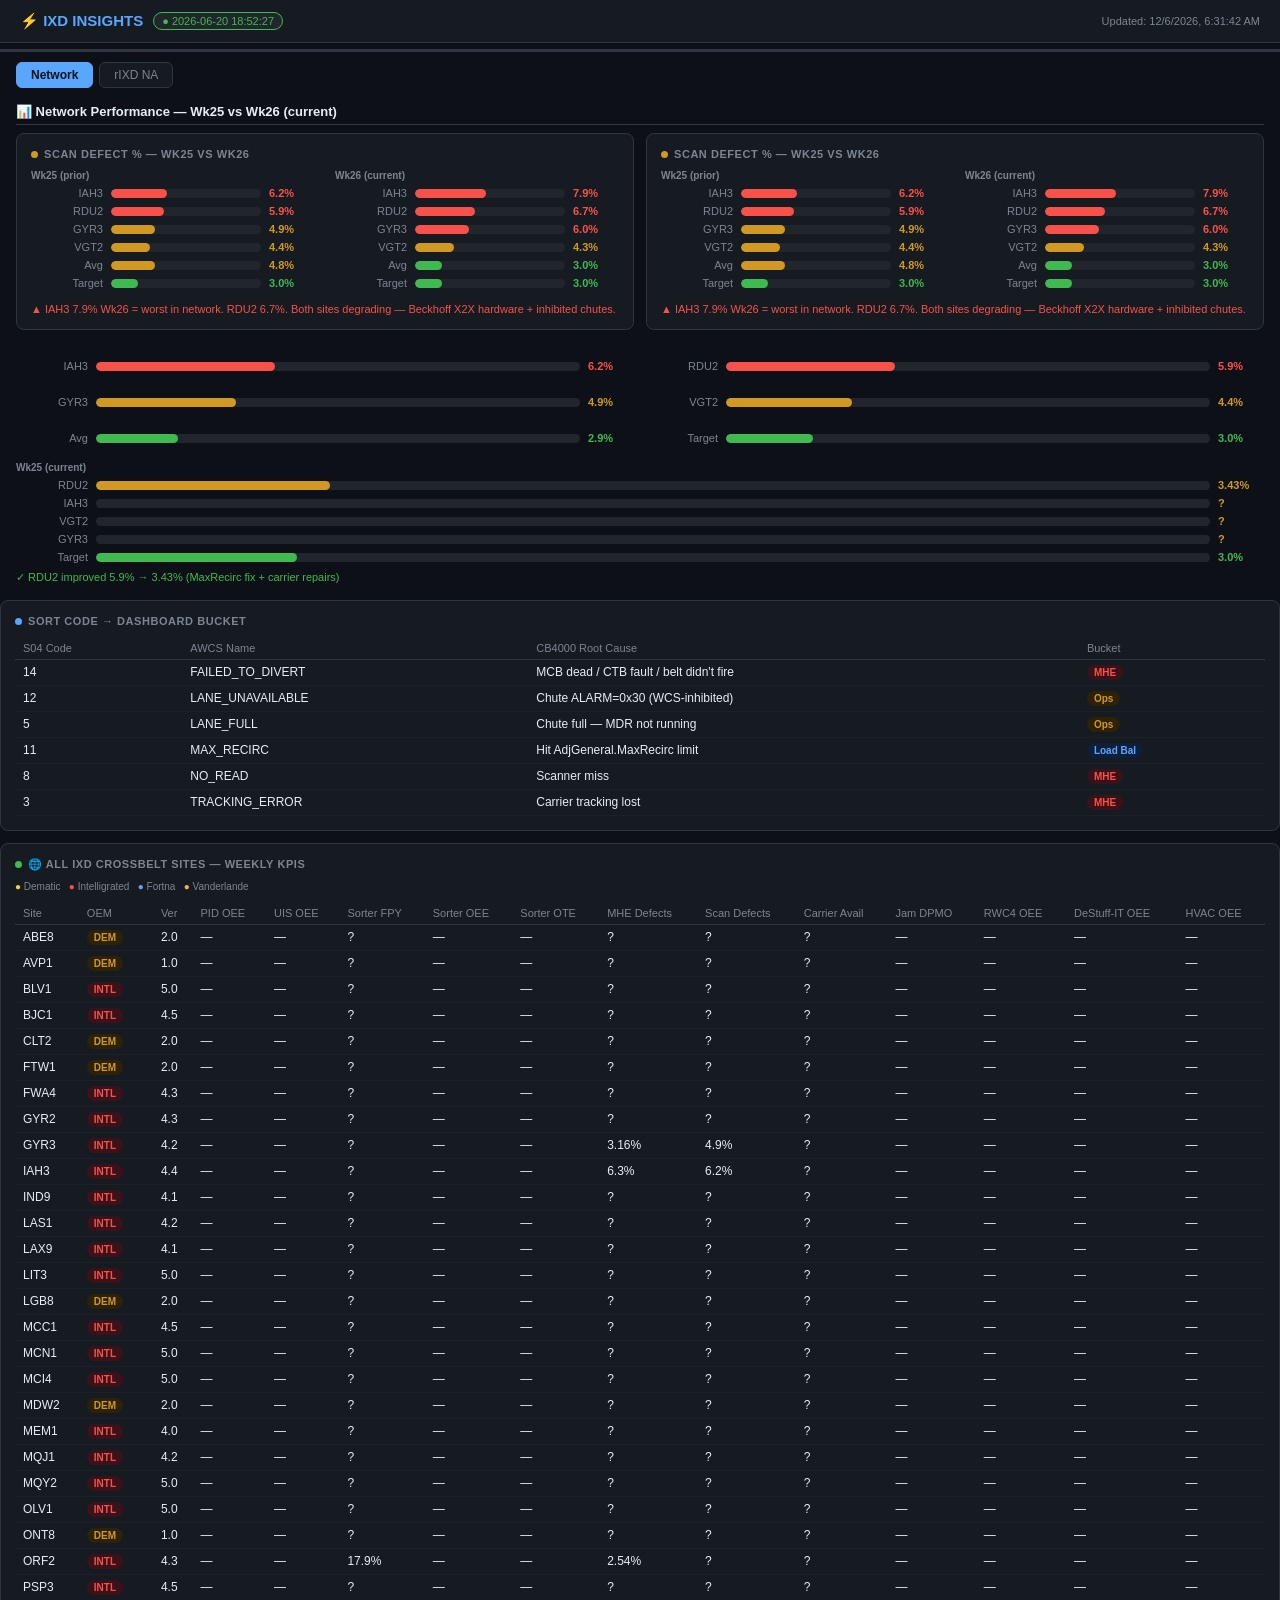
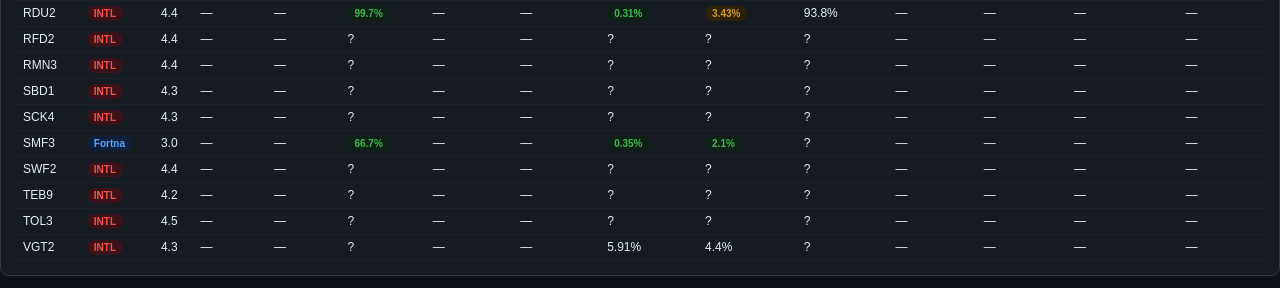
==== commit f479b750: "Fix network page: remove leftover scan bars from old Wk24 section" ====
--- a/index.html
+++ b/index.html
@@ -1,2261 +1,2263 @@
-﻿<!DOCTYPE html>
-<html lang="en"><head>
-<meta charset="UTF-8"><meta name="viewport" content="width=device-width,initial-scale=1">
-<title>IXD Insights vJun 20 2026 17:46</title>
-<meta http-equiv="refresh" content="300">
-<style>
-  :root{--bg:#0d1117;--card:#161b22;--border:#30363d;--text:#e6edf3;--muted:#7d8590;
-        --green:#3fb950;--yellow:#d29922;--red:#f85149;--blue:#58a6ff;--orange:#ffa657;}
-  *{box-sizing:border-box;margin:0;padding:0;}
-  body{background:#0d1117;color:#e6edf3;font-family:-apple-system,BlinkMacSystemFont,'Segoe UI',sans-serif;font-size:13px;}
-  header{background:#161b22;border-bottom:1px solid #30363d;padding:12px 20px;display:flex;align-items:center;gap:10px;position:sticky;top:0;z-index:100;}
-  header h1{font-size:15px;font-weight:600;color:#58a6ff;}
-  .hbadge{background:#21262d;border:1px solid #30363d;border-radius:12px;padding:2px 8px;font-size:11px;color:#7d8590;}
-  .hbadge.live{border-color:#3fb950;color:#3fb950;}.hbadge.warn{border-color:#f85149;color:#f85149;}
-  #ts{margin-left:auto;color:#7d8590;font-size:11px;}
-  .prog-bar{height:3px;background:#30363d;position:sticky;top:49px;z-index:99;}
-  .prog-fill{height:100%;background:#58a6ff;width:0%;}
-  .main{padding:16px;max-width:1600px;margin:0 auto;}
-  .tabs{display:flex;gap:6px;margin-bottom:16px;flex-wrap:wrap;}
-  .tab-btn{padding:5px 14px;border:1px solid #30363d;border-radius:6px;cursor:pointer;
-           background:#161b22;color:#7d8590;font-size:12px;transition:all .15s;}
-  .tab-btn.active{background:#58a6ff;border-color:#58a6ff;color:#0d1117;font-weight:600;}
-  .tab-btn:hover:not(.active){border-color:#58a6ff;color:#58a6ff;}
-  table{width:100%;border-collapse:collapse;font-size:12px;}
-  th{color:#7d8590;text-align:left;padding:5px 8px;font-weight:500;border-bottom:1px solid #30363d;font-size:11px;}
-  td{padding:5px 8px;border-bottom:1px solid #1c2128;vertical-align:top;}
-  tr:last-child td{border-bottom:none;} tr:hover td{background:#1c2128;}
-  pre{background:#0d1117;border:1px solid #30363d;border-radius:6px;padding:14px;font-size:11px;overflow-x:auto;line-height:1.8;color:#c9d1d9;}
-  code{background:#21262d;padding:1px 5px;border-radius:3px;font-size:11px;color:#58a6ff;}
-</style></head><body>
-<header>
-  <h1>&#x26A1; IXD <span style="color:#58a6ff;">INSIGHTS</span></h1>
-  <span class="hbadge live">&#x25CF; 2026-06-20 18:52:27</span>
-  <span id="ts"></span>
-</header>
-<div class="prog-bar"><div class="prog-fill" id="prog"></div></div>
-<style>@keyframes dtw-blink{0%,100%{opacity:1}50%{opacity:0.4}}</style>
-<div class="main">
-  <div class="tabs" id="main-tabs"><button id="btn-0" class="tab-btn active" onclick="goTab(0)">Network</button>
-<button id="btn-1" class="tab-btn" onclick="goTab(1)">rIXD NA</button>
-</div>
-  <div class="tabs" id="rdu2-tabs" style="display:none;">
-    <button class="tab-btn" onclick="goTab(0)" style="padding:5px 10px;">← Back</button>
-    <button class="tab-btn active rdu2-sub" onclick="rdu2Sub(-1)">Overview</button>
-    <button class="tab-btn rdu2-sub" onclick="rdu2Sub(0)">CP Zones</button>
-    <button class="tab-btn rdu2-sub" onclick="rdu2Sub(1)">Metrics</button>
-    <button class="tab-btn rdu2-sub" onclick="rdu2Sub(2)">Shift Reports</button>
-    <button class="tab-btn rdu2-sub" onclick="rdu2Sub(3)">IXD Wiki</button>
-    <button class="tab-btn rdu2-sub" onclick="rdu2Sub(4)">Outbound</button>
-    <button class="tab-btn rdu2-sub" onclick="rdu2Sub(5)">Inbound</button>
-    <button class="tab-btn rdu2-sub" onclick="rdu2Sub(6)">Sorter</button>
-    <button class="tab-btn rdu2-sub" onclick="rdu2Sub(7)">Induction</button>
-  </div>
-<div id="tab-0" style="display:block;">
-<div style="font-size:13px;font-weight:600;color:#e6edf3;margin:16px 0 8px;padding-bottom:5px;border-bottom:1px solid #30363d;">📊 Network Performance — Wk25 vs Wk26 (current)</div>
+﻿<!DOCTYPE html>
+<html lang="en"><head>
+<meta charset="UTF-8"><meta name="viewport" content="width=device-width,initial-scale=1">
+<title>IXD Insights vJun 20 2026 17:46</title>
+<meta http-equiv="refresh" content="300">
+<style>
+  :root{--bg:#0d1117;--card:#161b22;--border:#30363d;--text:#e6edf3;--muted:#7d8590;
+        --green:#3fb950;--yellow:#d29922;--red:#f85149;--blue:#58a6ff;--orange:#ffa657;}
+  *{box-sizing:border-box;margin:0;padding:0;}
+  body{background:#0d1117;color:#e6edf3;font-family:-apple-system,BlinkMacSystemFont,'Segoe UI',sans-serif;font-size:13px;}
+  header{background:#161b22;border-bottom:1px solid #30363d;padding:12px 20px;display:flex;align-items:center;gap:10px;position:sticky;top:0;z-index:100;}
+  header h1{font-size:15px;font-weight:600;color:#58a6ff;}
+  .hbadge{background:#21262d;border:1px solid #30363d;border-radius:12px;padding:2px 8px;font-size:11px;color:#7d8590;}
+  .hbadge.live{border-color:#3fb950;color:#3fb950;}.hbadge.warn{border-color:#f85149;color:#f85149;}
+  #ts{margin-left:auto;color:#7d8590;font-size:11px;}
+  .prog-bar{height:3px;background:#30363d;position:sticky;top:49px;z-index:99;}
+  .prog-fill{height:100%;background:#58a6ff;width:0%;}
+  .main{padding:16px;max-width:1600px;margin:0 auto;}
+  .tabs{display:flex;gap:6px;margin-bottom:16px;flex-wrap:wrap;}
+  .tab-btn{padding:5px 14px;border:1px solid #30363d;border-radius:6px;cursor:pointer;
+           background:#161b22;color:#7d8590;font-size:12px;transition:all .15s;}
+  .tab-btn.active{background:#58a6ff;border-color:#58a6ff;color:#0d1117;font-weight:600;}
+  .tab-btn:hover:not(.active){border-color:#58a6ff;color:#58a6ff;}
+  table{width:100%;border-collapse:collapse;font-size:12px;}
+  th{color:#7d8590;text-align:left;padding:5px 8px;font-weight:500;border-bottom:1px solid #30363d;font-size:11px;}
+  td{padding:5px 8px;border-bottom:1px solid #1c2128;vertical-align:top;}
+  tr:last-child td{border-bottom:none;} tr:hover td{background:#1c2128;}
+  pre{background:#0d1117;border:1px solid #30363d;border-radius:6px;padding:14px;font-size:11px;overflow-x:auto;line-height:1.8;color:#c9d1d9;}
+  code{background:#21262d;padding:1px 5px;border-radius:3px;font-size:11px;color:#58a6ff;}
+</style></head><body>
+<header>
+  <h1>&#x26A1; IXD <span style="color:#58a6ff;">INSIGHTS</span></h1>
+  <span class="hbadge live">&#x25CF; 2026-06-20 18:52:27</span>
+  <span id="ts"></span>
+</header>
+<div class="prog-bar"><div class="prog-fill" id="prog"></div></div>
+<style>@keyframes dtw-blink{0%,100%{opacity:1}50%{opacity:0.4}}</style>
+<div class="main">
+  <div class="tabs" id="main-tabs"><button id="btn-0" class="tab-btn active" onclick="goTab(0)">Network</button>
+<button id="btn-1" class="tab-btn" onclick="goTab(1)">rIXD NA</button>
+</div>
+  <div class="tabs" id="rdu2-tabs" style="display:none;">
+    <button class="tab-btn" onclick="goTab(0)" style="padding:5px 10px;">← Back</button>
+    <button class="tab-btn active rdu2-sub" onclick="rdu2Sub(-1)">Overview</button>
+    <button class="tab-btn rdu2-sub" onclick="rdu2Sub(0)">CP Zones</button>
+    <button class="tab-btn rdu2-sub" onclick="rdu2Sub(1)">Metrics</button>
+    <button class="tab-btn rdu2-sub" onclick="rdu2Sub(2)">Shift Reports</button>
+    <button class="tab-btn rdu2-sub" onclick="rdu2Sub(3)">IXD Wiki</button>
+    <button class="tab-btn rdu2-sub" onclick="rdu2Sub(4)">Outbound</button>
+    <button class="tab-btn rdu2-sub" onclick="rdu2Sub(5)">Inbound</button>
+    <button class="tab-btn rdu2-sub" onclick="rdu2Sub(6)">Sorter</button>
+    <button class="tab-btn rdu2-sub" onclick="rdu2Sub(7)">Induction</button>
+  </div>
+<div id="tab-0" style="display:block;">
+<div style="font-size:13px;font-weight:600;color:#e6edf3;margin:16px 0 8px;padding-bottom:5px;border-bottom:1px solid #30363d;">📊 Network Performance — Wk25 vs Wk26 (current)</div>
 <div style="display:grid;grid-template-columns:1fr 1fr;gap:12px;margin-bottom:12px;"><div style="background:#161b22;border:1px solid #30363d;border-radius:8px;padding:14px;margin-bottom:12px;"><h3 style="font-size:11px;color:#7d8590;text-transform:uppercase;letter-spacing:.05em;margin-bottom:10px;display:flex;align-items:center;gap:6px;"><span style="width:7px;height:7px;border-radius:50%;background:#d29922;display:inline-block;"></span> Scan Defect % &mdash; Wk25 vs Wk26</h3><div style="display:grid;grid-template-columns:1fr 1fr;gap:20px;"><div><div style="font-size:10px;color:#7d8590;margin-bottom:6px;font-weight:600;">Wk25 (prior)</div><div style="margin:6px 0;display:flex;align-items:center;gap:8px;"><span style="display:inline-block;width:72px;font-size:11px;color:#7d8590;text-align:right;">IAH3</span><div style="flex:1;height:9px;background:#21262d;border-radius:5px;overflow:hidden;"><div style="width:37%;height:100%;background:#f85149;border-radius:5px;"></div></div><span style="width:46px;font-size:11px;color:#f85149;font-weight:bold;">6.2%</span></div><div style="margin:6px 0;display:flex;align-items:center;gap:8px;"><span style="display:inline-block;width:72px;font-size:11px;color:#7d8590;text-align:right;">RDU2</span><div style="flex:1;height:9px;background:#21262d;border-radius:5px;overflow:hidden;"><div style="width:35%;height:100%;background:#f85149;border-radius:5px;"></div></div><span style="width:46px;font-size:11px;color:#f85149;font-weight:bold;">5.9%</span></div><div style="margin:6px 0;display:flex;align-items:center;gap:8px;"><span style="display:inline-block;width:72px;font-size:11px;color:#7d8590;text-align:right;">GYR3</span><div style="flex:1;height:9px;background:#21262d;border-radius:5px;overflow:hidden;"><div style="width:29%;height:100%;background:#d29922;border-radius:5px;"></div></div><span style="width:46px;font-size:11px;color:#d29922;font-weight:bold;">4.9%</span></div><div style="margin:6px 0;display:flex;align-items:center;gap:8px;"><span style="display:inline-block;width:72px;font-size:11px;color:#7d8590;text-align:right;">VGT2</span><div style="flex:1;height:9px;background:#21262d;border-radius:5px;overflow:hidden;"><div style="width:26%;height:100%;background:#d29922;border-radius:5px;"></div></div><span style="width:46px;font-size:11px;color:#d29922;font-weight:bold;">4.4%</span></div><div style="margin:6px 0;display:flex;align-items:center;gap:8px;"><span style="display:inline-block;width:72px;font-size:11px;color:#7d8590;text-align:right;">Avg</span><div style="flex:1;height:9px;background:#21262d;border-radius:5px;overflow:hidden;"><div style="width:29%;height:100%;background:#d29922;border-radius:5px;"></div></div><span style="width:46px;font-size:11px;color:#d29922;font-weight:bold;">4.8%</span></div><div style="margin:6px 0;display:flex;align-items:center;gap:8px;"><span style="display:inline-block;width:72px;font-size:11px;color:#7d8590;text-align:right;">Target</span><div style="flex:1;height:9px;background:#21262d;border-radius:5px;overflow:hidden;"><div style="width:18%;height:100%;background:#3fb950;border-radius:5px;"></div></div><span style="width:46px;font-size:11px;color:#3fb950;font-weight:bold;">3.0%</span></div></div><div><div style="font-size:10px;color:#7d8590;margin-bottom:6px;font-weight:600;">Wk26 (current)</div><div style="margin:6px 0;display:flex;align-items:center;gap:8px;"><span style="display:inline-block;width:72px;font-size:11px;color:#7d8590;text-align:right;">IAH3</span><div style="flex:1;height:9px;background:#21262d;border-radius:5px;overflow:hidden;"><div style="width:47%;height:100%;background:#f85149;border-radius:5px;"></div></div><span style="width:46px;font-size:11px;color:#f85149;font-weight:bold;">7.9%</span></div><div style="margin:6px 0;display:flex;align-items:center;gap:8px;"><span style="display:inline-block;width:72px;font-size:11px;color:#7d8590;text-align:right;">RDU2</span><div style="flex:1;height:9px;background:#21262d;border-radius:5px;overflow:hidden;"><div style="width:40%;height:100%;background:#f85149;border-radius:5px;"></div></div><span style="width:46px;font-size:11px;color:#f85149;font-weight:bold;">6.7%</span></div><div style="margin:6px 0;display:flex;align-items:center;gap:8px;"><span style="display:inline-block;width:72px;font-size:11px;color:#7d8590;text-align:right;">GYR3</span><div style="flex:1;height:9px;background:#21262d;border-radius:5px;overflow:hidden;"><div style="width:36%;height:100%;background:#f85149;border-radius:5px;"></div></div><span style="width:46px;font-size:11px;color:#f85149;font-weight:bold;">6.0%</span></div><div style="margin:6px 0;display:flex;align-items:center;gap:8px;"><span style="display:inline-block;width:72px;font-size:11px;color:#7d8590;text-align:right;">VGT2</span><div style="flex:1;height:9px;background:#21262d;border-radius:5px;overflow:hidden;"><div style="width:26%;height:100%;background:#d29922;border-radius:5px;"></div></div><span style="width:46px;font-size:11px;color:#d29922;font-weight:bold;">4.3%</span></div><div style="margin:6px 0;display:flex;align-items:center;gap:8px;"><span style="display:inline-block;width:72px;font-size:11px;color:#7d8590;text-align:right;">Avg</span><div style="flex:1;height:9px;background:#21262d;border-radius:5px;overflow:hidden;"><div style="width:18%;height:100%;background:#3fb950;border-radius:5px;"></div></div><span style="width:46px;font-size:11px;color:#3fb950;font-weight:bold;">3.0%</span></div><div style="margin:6px 0;display:flex;align-items:center;gap:8px;"><span style="display:inline-block;width:72px;font-size:11px;color:#7d8590;text-align:right;">Target</span><div style="flex:1;height:9px;background:#21262d;border-radius:5px;overflow:hidden;"><div style="width:18%;height:100%;background:#3fb950;border-radius:5px;"></div></div><span style="width:46px;font-size:11px;color:#3fb950;font-weight:bold;">3.0%</span></div></div></div><p style="font-size:11px;color:#f85149;margin-top:8px;">&#9650; IAH3 7.9% Wk26 = worst in network. RDU2 6.7%. Both sites degrading &mdash; Beckhoff X2X hardware + inhibited chutes.</p></div>
-<div style="margin:6px 0;display:flex;align-items:center;gap:8px;"><span style="display:inline-block;width:72px;font-size:11px;color:#7d8590;text-align:right;">IAH3</span><div style="flex:1;height:9px;background:#21262d;border-radius:5px;overflow:hidden;"><div style="width:37%;height:100%;background:#f85149;border-radius:5px;"></div></div><span style="width:46px;font-size:11px;color:#f85149;font-weight:bold;">6.2%</span></div><div style="margin:6px 0;display:flex;align-items:center;gap:8px;"><span style="display:inline-block;width:72px;font-size:11px;color:#7d8590;text-align:right;">RDU2</span><div style="flex:1;height:9px;background:#21262d;border-radius:5px;overflow:hidden;"><div style="width:35%;height:100%;background:#f85149;border-radius:5px;"></div></div><span style="width:46px;font-size:11px;color:#f85149;font-weight:bold;">5.9%</span></div><div style="margin:6px 0;display:flex;align-items:center;gap:8px;"><span style="display:inline-block;width:72px;font-size:11px;color:#7d8590;text-align:right;">GYR3</span><div style="flex:1;height:9px;background:#21262d;border-radius:5px;overflow:hidden;"><div style="width:29%;height:100%;background:#d29922;border-radius:5px;"></div></div><span style="width:46px;font-size:11px;color:#d29922;font-weight:bold;">4.9%</span></div>
-<div style="margin:6px 0;display:flex;align-items:center;gap:8px;"><span style="display:inline-block;width:72px;font-size:11px;color:#7d8590;text-align:right;">VGT2</span><div style="flex:1;height:9px;background:#21262d;border-radius:5px;overflow:hidden;"><div style="width:26%;height:100%;background:#d29922;border-radius:5px;"></div></div><span style="width:46px;font-size:11px;color:#d29922;font-weight:bold;">4.4%</span></div><div style="margin:6px 0;display:flex;align-items:center;gap:8px;"><span style="display:inline-block;width:72px;font-size:11px;color:#7d8590;text-align:right;">Avg</span><div style="flex:1;height:9px;background:#21262d;border-radius:5px;overflow:hidden;"><div style="width:17%;height:100%;background:#3fb950;border-radius:5px;"></div></div><span style="width:46px;font-size:11px;color:#3fb950;font-weight:bold;">2.9%</span></div><div style="margin:6px 0;display:flex;align-items:center;gap:8px;"><span style="display:inline-block;width:72px;font-size:11px;color:#7d8590;text-align:right;">Target</span><div style="flex:1;height:9px;background:#21262d;border-radius:5px;overflow:hidden;"><div style="width:18%;height:100%;background:#3fb950;border-radius:5px;"></div></div><span style="width:46px;font-size:11px;color:#3fb950;font-weight:bold;">3.0%</span></div>
-</div>
-<div>
-<div style="font-size:10px;color:#7d8590;margin-bottom:6px;font-weight:600;">Wk25 (current)</div>
-<div style="margin:6px 0;display:flex;align-items:center;gap:8px;"><span style="display:inline-block;width:72px;font-size:11px;color:#7d8590;text-align:right;">RDU2</span><div style="flex:1;height:9px;background:#21262d;border-radius:5px;overflow:hidden;"><div style="width:21%;height:100%;background:#d29922;border-radius:5px;"></div></div><span style="width:46px;font-size:11px;color:#d29922;font-weight:bold;">3.43%</span></div><div style="margin:6px 0;display:flex;align-items:center;gap:8px;"><span style="display:inline-block;width:72px;font-size:11px;color:#7d8590;text-align:right;">IAH3</span><div style="flex:1;height:9px;background:#21262d;border-radius:5px;overflow:hidden;"><div style="width:0%;height:100%;background:#d29922;border-radius:5px;"></div></div><span style="width:46px;font-size:11px;color:#d29922;font-weight:bold;">?</span></div><div style="margin:6px 0;display:flex;align-items:center;gap:8px;"><span style="display:inline-block;width:72px;font-size:11px;color:#7d8590;text-align:right;">VGT2</span><div style="flex:1;height:9px;background:#21262d;border-radius:5px;overflow:hidden;"><div style="width:0%;height:100%;background:#d29922;border-radius:5px;"></div></div><span style="width:46px;font-size:11px;color:#d29922;font-weight:bold;">?</span></div>
-<div style="margin:6px 0;display:flex;align-items:center;gap:8px;"><span style="display:inline-block;width:72px;font-size:11px;color:#7d8590;text-align:right;">GYR3</span><div style="flex:1;height:9px;background:#21262d;border-radius:5px;overflow:hidden;"><div style="width:0%;height:100%;background:#d29922;border-radius:5px;"></div></div><span style="width:46px;font-size:11px;color:#d29922;font-weight:bold;">?</span></div><div style="margin:6px 0;display:flex;align-items:center;gap:8px;"><span style="display:inline-block;width:72px;font-size:11px;color:#7d8590;text-align:right;">Target</span><div style="flex:1;height:9px;background:#21262d;border-radius:5px;overflow:hidden;"><div style="width:18%;height:100%;background:#3fb950;border-radius:5px;"></div></div><span style="width:46px;font-size:11px;color:#3fb950;font-weight:bold;">3.0%</span></div>
-</div>
-</div>
-<p style="font-size:11px;color:#3fb950;margin-top:8px;">✓ RDU2 improved 5.9% → 3.43% (MaxRecirc fix + carrier repairs)</p>
-</div><div style="background:#161b22;border:1px solid #30363d;border-radius:8px;padding:14px;margin-bottom:12px;"><h3 style="font-size:11px;color:#7d8590;text-transform:uppercase;letter-spacing:.05em;margin-bottom:10px;display:flex;align-items:center;gap:6px;"><span style="width:7px;height:7px;border-radius:50%;background:#58a6ff;display:inline-block;"></span> Sort Code → Dashboard Bucket</h3><table style="width:100%;border-collapse:collapse;font-size:12px;"><thead><tr><th style="color:#7d8590;text-align:left;padding:5px 8px;font-weight:500;border-bottom:1px solid #30363d;font-size:11px;">S04 Code</th><th style="color:#7d8590;text-align:left;padding:5px 8px;font-weight:500;border-bottom:1px solid #30363d;font-size:11px;">AWCS Name</th><th style="color:#7d8590;text-align:left;padding:5px 8px;font-weight:500;border-bottom:1px solid #30363d;font-size:11px;">CB4000 Root Cause</th><th style="color:#7d8590;text-align:left;padding:5px 8px;font-weight:500;border-bottom:1px solid #30363d;font-size:11px;">Bucket</th></tr></thead><tbody><tr><td style="padding:5px 8px;border-bottom:1px solid #1c2128;vertical-align:top;">14</td><td style="padding:5px 8px;border-bottom:1px solid #1c2128;vertical-align:top;">FAILED_TO_DIVERT</td><td style="padding:5px 8px;border-bottom:1px solid #1c2128;vertical-align:top;">MCB dead / CTB fault / belt didn't fire</td><td style="padding:5px 8px;border-bottom:1px solid #1c2128;vertical-align:top;"><span style="display:inline-block;padding:2px 7px;border-radius:10px;font-size:10px;font-weight:600;background:#3b1219;color:#f85149;">MHE</span></td></tr><tr><td style="padding:5px 8px;border-bottom:1px solid #1c2128;vertical-align:top;">12</td><td style="padding:5px 8px;border-bottom:1px solid #1c2128;vertical-align:top;">LANE_UNAVAILABLE</td><td style="padding:5px 8px;border-bottom:1px solid #1c2128;vertical-align:top;">Chute ALARM=0x30 (WCS-inhibited)</td><td style="padding:5px 8px;border-bottom:1px solid #1c2128;vertical-align:top;"><span style="display:inline-block;padding:2px 7px;border-radius:10px;font-size:10px;font-weight:600;background:#2d2106;color:#d29922;">Ops</span></td></tr><tr><td style="padding:5px 8px;border-bottom:1px solid #1c2128;vertical-align:top;">5</td><td style="padding:5px 8px;border-bottom:1px solid #1c2128;vertical-align:top;">LANE_FULL</td><td style="padding:5px 8px;border-bottom:1px solid #1c2128;vertical-align:top;">Chute full — MDR not running</td><td style="padding:5px 8px;border-bottom:1px solid #1c2128;vertical-align:top;"><span style="display:inline-block;padding:2px 7px;border-radius:10px;font-size:10px;font-weight:600;background:#2d2106;color:#d29922;">Ops</span></td></tr><tr><td style="padding:5px 8px;border-bottom:1px solid #1c2128;vertical-align:top;">11</td><td style="padding:5px 8px;border-bottom:1px solid #1c2128;vertical-align:top;">MAX_RECIRC</td><td style="padding:5px 8px;border-bottom:1px solid #1c2128;vertical-align:top;">Hit AdjGeneral.MaxRecirc limit</td><td style="padding:5px 8px;border-bottom:1px solid #1c2128;vertical-align:top;"><span style="display:inline-block;padding:2px 7px;border-radius:10px;font-size:10px;font-weight:600;background:#0d1f3a;color:#58a6ff;">Load Bal</span></td></tr><tr><td style="padding:5px 8px;border-bottom:1px solid #1c2128;vertical-align:top;">8</td><td style="padding:5px 8px;border-bottom:1px solid #1c2128;vertical-align:top;">NO_READ</td><td style="padding:5px 8px;border-bottom:1px solid #1c2128;vertical-align:top;">Scanner miss</td><td style="padding:5px 8px;border-bottom:1px solid #1c2128;vertical-align:top;"><span style="display:inline-block;padding:2px 7px;border-radius:10px;font-size:10px;font-weight:600;background:#3b1219;color:#f85149;">MHE</span></td></tr><tr><td style="padding:5px 8px;border-bottom:1px solid #1c2128;vertical-align:top;">3</td><td style="padding:5px 8px;border-bottom:1px solid #1c2128;vertical-align:top;">TRACKING_ERROR</td><td style="padding:5px 8px;border-bottom:1px solid #1c2128;vertical-align:top;">Carrier tracking lost</td><td style="padding:5px 8px;border-bottom:1px solid #1c2128;vertical-align:top;"><span style="display:inline-block;padding:2px 7px;border-radius:10px;font-size:10px;font-weight:600;background:#3b1219;color:#f85149;">MHE</span></td></tr></tbody></table></div><div style="background:#161b22;border:1px solid #30363d;border-radius:8px;padding:14px;margin-bottom:12px;"><h3 style="font-size:11px;color:#7d8590;text-transform:uppercase;letter-spacing:.05em;margin-bottom:10px;display:flex;align-items:center;gap:6px;"><span style="width:7px;height:7px;border-radius:50%;background:#3fb950;display:inline-block;"></span> 🌐 All IXD Crossbelt Sites — Weekly KPIs</h3>
-<div style="margin-bottom:10px;font-size:10px;color:#7d8590;">
-  <span style="color:#f4d03f;">●</span> Dematic &nbsp;
-  <span style="color:#f85149;">●</span> Intelligrated &nbsp;
-  <span style="color:#58a6ff;">●</span> Fortna &nbsp;
-  <span style="color:#ffa657;">●</span> Vanderlande
-</div>
-<table style="width:100%;border-collapse:collapse;font-size:12px;"><thead><tr><th style="color:#7d8590;text-align:left;padding:5px 8px;font-weight:500;border-bottom:1px solid #30363d;font-size:11px;">Site</th><th style="color:#7d8590;text-align:left;padding:5px 8px;font-weight:500;border-bottom:1px solid #30363d;font-size:11px;">OEM</th><th style="color:#7d8590;text-align:left;padding:5px 8px;font-weight:500;border-bottom:1px solid #30363d;font-size:11px;">Ver</th><th style="color:#7d8590;text-align:left;padding:5px 8px;font-weight:500;border-bottom:1px solid #30363d;font-size:11px;">PID OEE</th><th style="color:#7d8590;text-align:left;padding:5px 8px;font-weight:500;border-bottom:1px solid #30363d;font-size:11px;">UIS OEE</th><th style="color:#7d8590;text-align:left;padding:5px 8px;font-weight:500;border-bottom:1px solid #30363d;font-size:11px;">Sorter FPY</th><th style="color:#7d8590;text-align:left;padding:5px 8px;font-weight:500;border-bottom:1px solid #30363d;font-size:11px;">Sorter OEE</th><th style="color:#7d8590;text-align:left;padding:5px 8px;font-weight:500;border-bottom:1px solid #30363d;font-size:11px;">Sorter OTE</th><th style="color:#7d8590;text-align:left;padding:5px 8px;font-weight:500;border-bottom:1px solid #30363d;font-size:11px;">MHE Defects</th><th style="color:#7d8590;text-align:left;padding:5px 8px;font-weight:500;border-bottom:1px solid #30363d;font-size:11px;">Scan Defects</th><th style="color:#7d8590;text-align:left;padding:5px 8px;font-weight:500;border-bottom:1px solid #30363d;font-size:11px;">Carrier Avail</th><th style="color:#7d8590;text-align:left;padding:5px 8px;font-weight:500;border-bottom:1px solid #30363d;font-size:11px;">Jam DPMO</th><th style="color:#7d8590;text-align:left;padding:5px 8px;font-weight:500;border-bottom:1px solid #30363d;font-size:11px;">RWC4 OEE</th><th style="color:#7d8590;text-align:left;padding:5px 8px;font-weight:500;border-bottom:1px solid #30363d;font-size:11px;">DeStuff-IT OEE</th><th style="color:#7d8590;text-align:left;padding:5px 8px;font-weight:500;border-bottom:1px solid #30363d;font-size:11px;">HVAC OEE</th></tr></thead><tbody><tr><td style="padding:5px 8px;border-bottom:1px solid #1c2128;vertical-align:top;">ABE8</td><td style="padding:5px 8px;border-bottom:1px solid #1c2128;vertical-align:top;"><span style="display:inline-block;padding:2px 7px;border-radius:10px;font-size:10px;font-weight:600;background:#2d2106;color:#d29922;">DEM</span></td><td style="padding:5px 8px;border-bottom:1px solid #1c2128;vertical-align:top;">2.0</td><td style="padding:5px 8px;border-bottom:1px solid #1c2128;vertical-align:top;">—</td><td style="padding:5px 8px;border-bottom:1px solid #1c2128;vertical-align:top;">—</td><td style="padding:5px 8px;border-bottom:1px solid #1c2128;vertical-align:top;">?</td><td style="padding:5px 8px;border-bottom:1px solid #1c2128;vertical-align:top;">—</td><td style="padding:5px 8px;border-bottom:1px solid #1c2128;vertical-align:top;">—</td><td style="padding:5px 8px;border-bottom:1px solid #1c2128;vertical-align:top;">?</td><td style="padding:5px 8px;border-bottom:1px solid #1c2128;vertical-align:top;">?</td><td style="padding:5px 8px;border-bottom:1px solid #1c2128;vertical-align:top;">?</td><td style="padding:5px 8px;border-bottom:1px solid #1c2128;vertical-align:top;">—</td><td style="padding:5px 8px;border-bottom:1px solid #1c2128;vertical-align:top;">—</td><td style="padding:5px 8px;border-bottom:1px solid #1c2128;vertical-align:top;">—</td><td style="padding:5px 8px;border-bottom:1px solid #1c2128;vertical-align:top;">—</td></tr><tr><td style="padding:5px 8px;border-bottom:1px solid #1c2128;vertical-align:top;">AVP1</td><td style="padding:5px 8px;border-bottom:1px solid #1c2128;vertical-align:top;"><span style="display:inline-block;padding:2px 7px;border-radius:10px;font-size:10px;font-weight:600;background:#2d2106;color:#d29922;">DEM</span></td><td style="padding:5px 8px;border-bottom:1px solid #1c2128;vertical-align:top;">1.0</td><td style="padding:5px 8px;border-bottom:1px solid #1c2128;vertical-align:top;">—</td><td style="padding:5px 8px;border-bottom:1px solid #1c2128;vertical-align:top;">—</td><td style="padding:5px 8px;border-bottom:1px solid #1c2128;vertical-align:top;">?</td><td style="padding:5px 8px;border-bottom:1px solid #1c2128;vertical-align:top;">—</td><td style="padding:5px 8px;border-bottom:1px solid #1c2128;vertical-align:top;">—</td><td style="padding:5px 8px;border-bottom:1px solid #1c2128;vertical-align:top;">?</td><td style="padding:5px 8px;border-bottom:1px solid #1c2128;vertical-align:top;">?</td><td style="padding:5px 8px;border-bottom:1px solid #1c2128;vertical-align:top;">?</td><td style="padding:5px 8px;border-bottom:1px solid #1c2128;vertical-align:top;">—</td><td style="padding:5px 8px;border-bottom:1px solid #1c2128;vertical-align:top;">—</td><td style="padding:5px 8px;border-bottom:1px solid #1c2128;vertical-align:top;">—</td><td style="padding:5px 8px;border-bottom:1px solid #1c2128;vertical-align:top;">—</td></tr><tr><td style="padding:5px 8px;border-bottom:1px solid #1c2128;vertical-align:top;">BLV1</td><td style="padding:5px 8px;border-bottom:1px solid #1c2128;vertical-align:top;"><span style="display:inline-block;padding:2px 7px;border-radius:10px;font-size:10px;font-weight:600;background:#3b1219;color:#f85149;">INTL</span></td><td style="padding:5px 8px;border-bottom:1px solid #1c2128;vertical-align:top;">5.0</td><td style="padding:5px 8px;border-bottom:1px solid #1c2128;vertical-align:top;">—</td><td style="padding:5px 8px;border-bottom:1px solid #1c2128;vertical-align:top;">—</td><td style="padding:5px 8px;border-bottom:1px solid #1c2128;vertical-align:top;">?</td><td style="padding:5px 8px;border-bottom:1px solid #1c2128;vertical-align:top;">—</td><td style="padding:5px 8px;border-bottom:1px solid #1c2128;vertical-align:top;">—</td><td style="padding:5px 8px;border-bottom:1px solid #1c2128;vertical-align:top;">?</td><td style="padding:5px 8px;border-bottom:1px solid #1c2128;vertical-align:top;">?</td><td style="padding:5px 8px;border-bottom:1px solid #1c2128;vertical-align:top;">?</td><td style="padding:5px 8px;border-bottom:1px solid #1c2128;vertical-align:top;">—</td><td style="padding:5px 8px;border-bottom:1px solid #1c2128;vertical-align:top;">—</td><td style="padding:5px 8px;border-bottom:1px solid #1c2128;vertical-align:top;">—</td><td style="padding:5px 8px;border-bottom:1px solid #1c2128;vertical-align:top;">—</td></tr><tr><td style="padding:5px 8px;border-bottom:1px solid #1c2128;vertical-align:top;">BJC1</td><td style="padding:5px 8px;border-bottom:1px solid #1c2128;vertical-align:top;"><span style="display:inline-block;padding:2px 7px;border-radius:10px;font-size:10px;font-weight:600;background:#3b1219;color:#f85149;">INTL</span></td><td style="padding:5px 8px;border-bottom:1px solid #1c2128;vertical-align:top;">4.5</td><td style="padding:5px 8px;border-bottom:1px solid #1c2128;vertical-align:top;">—</td><td style="padding:5px 8px;border-bottom:1px solid #1c2128;vertical-align:top;">—</td><td style="padding:5px 8px;border-bottom:1px solid #1c2128;vertical-align:top;">?</td><td style="padding:5px 8px;border-bottom:1px solid #1c2128;vertical-align:top;">—</td><td style="padding:5px 8px;border-bottom:1px solid #1c2128;vertical-align:top;">—</td><td style="padding:5px 8px;border-bottom:1px solid #1c2128;vertical-align:top;">?</td><td style="padding:5px 8px;border-bottom:1px solid #1c2128;vertical-align:top;">?</td><td style="padding:5px 8px;border-bottom:1px solid #1c2128;vertical-align:top;">?</td><td style="padding:5px 8px;border-bottom:1px solid #1c2128;vertical-align:top;">—</td><td style="padding:5px 8px;border-bottom:1px solid #1c2128;vertical-align:top;">—</td><td style="padding:5px 8px;border-bottom:1px solid #1c2128;vertical-align:top;">—</td><td style="padding:5px 8px;border-bottom:1px solid #1c2128;vertical-align:top;">—</td></tr><tr><td style="padding:5px 8px;border-bottom:1px solid #1c2128;vertical-align:top;">CLT2</td><td style="padding:5px 8px;border-bottom:1px solid #1c2128;vertical-align:top;"><span style="display:inline-block;padding:2px 7px;border-radius:10px;font-size:10px;font-weight:600;background:#2d2106;color:#d29922;">DEM</span></td><td style="padding:5px 8px;border-bottom:1px solid #1c2128;vertical-align:top;">2.0</td><td style="padding:5px 8px;border-bottom:1px solid #1c2128;vertical-align:top;">—</td><td style="padding:5px 8px;border-bottom:1px solid #1c2128;vertical-align:top;">—</td><td style="padding:5px 8px;border-bottom:1px solid #1c2128;vertical-align:top;">?</td><td style="padding:5px 8px;border-bottom:1px solid #1c2128;vertical-align:top;">—</td><td style="padding:5px 8px;border-bottom:1px solid #1c2128;vertical-align:top;">—</td><td style="padding:5px 8px;border-bottom:1px solid #1c2128;vertical-align:top;">?</td><td style="padding:5px 8px;border-bottom:1px solid #1c2128;vertical-align:top;">?</td><td style="padding:5px 8px;border-bottom:1px solid #1c2128;vertical-align:top;">?</td><td style="padding:5px 8px;border-bottom:1px solid #1c2128;vertical-align:top;">—</td><td style="padding:5px 8px;border-bottom:1px solid #1c2128;vertical-align:top;">—</td><td style="padding:5px 8px;border-bottom:1px solid #1c2128;vertical-align:top;">—</td><td style="padding:5px 8px;border-bottom:1px solid #1c2128;vertical-align:top;">—</td></tr><tr><td style="padding:5px 8px;border-bottom:1px solid #1c2128;vertical-align:top;">FTW1</td><td style="padding:5px 8px;border-bottom:1px solid #1c2128;vertical-align:top;"><span style="display:inline-block;padding:2px 7px;border-radius:10px;font-size:10px;font-weight:600;background:#2d2106;color:#d29922;">DEM</span></td><td style="padding:5px 8px;border-bottom:1px solid #1c2128;vertical-align:top;">2.0</td><td style="padding:5px 8px;border-bottom:1px solid #1c2128;vertical-align:top;">—</td><td style="padding:5px 8px;border-bottom:1px solid #1c2128;vertical-align:top;">—</td><td style="padding:5px 8px;border-bottom:1px solid #1c2128;vertical-align:top;">?</td><td style="padding:5px 8px;border-bottom:1px solid #1c2128;vertical-align:top;">—</td><td style="padding:5px 8px;border-bottom:1px solid #1c2128;vertical-align:top;">—</td><td style="padding:5px 8px;border-bottom:1px solid #1c2128;vertical-align:top;">?</td><td style="padding:5px 8px;border-bottom:1px solid #1c2128;vertical-align:top;">?</td><td style="padding:5px 8px;border-bottom:1px solid #1c2128;vertical-align:top;">?</td><td style="padding:5px 8px;border-bottom:1px solid #1c2128;vertical-align:top;">—</td><td style="padding:5px 8px;border-bottom:1px solid #1c2128;vertical-align:top;">—</td><td style="padding:5px 8px;border-bottom:1px solid #1c2128;vertical-align:top;">—</td><td style="padding:5px 8px;border-bottom:1px solid #1c2128;vertical-align:top;">—</td></tr><tr><td style="padding:5px 8px;border-bottom:1px solid #1c2128;vertical-align:top;">FWA4</td><td style="padding:5px 8px;border-bottom:1px solid #1c2128;vertical-align:top;"><span style="display:inline-block;padding:2px 7px;border-radius:10px;font-size:10px;font-weight:600;background:#3b1219;color:#f85149;">INTL</span></td><td style="padding:5px 8px;border-bottom:1px solid #1c2128;vertical-align:top;">4.3</td><td style="padding:5px 8px;border-bottom:1px solid #1c2128;vertical-align:top;">—</td><td style="padding:5px 8px;border-bottom:1px solid #1c2128;vertical-align:top;">—</td><td style="padding:5px 8px;border-bottom:1px solid #1c2128;vertical-align:top;">?</td><td style="padding:5px 8px;border-bottom:1px solid #1c2128;vertical-align:top;">—</td><td style="padding:5px 8px;border-bottom:1px solid #1c2128;vertical-align:top;">—</td><td style="padding:5px 8px;border-bottom:1px solid #1c2128;vertical-align:top;">?</td><td style="padding:5px 8px;border-bottom:1px solid #1c2128;vertical-align:top;">?</td><td style="padding:5px 8px;border-bottom:1px solid #1c2128;vertical-align:top;">?</td><td style="padding:5px 8px;border-bottom:1px solid #1c2128;vertical-align:top;">—</td><td style="padding:5px 8px;border-bottom:1px solid #1c2128;vertical-align:top;">—</td><td style="padding:5px 8px;border-bottom:1px solid #1c2128;vertical-align:top;">—</td><td style="padding:5px 8px;border-bottom:1px solid #1c2128;vertical-align:top;">—</td></tr><tr><td style="padding:5px 8px;border-bottom:1px solid #1c2128;vertical-align:top;">GYR2</td><td style="padding:5px 8px;border-bottom:1px solid #1c2128;vertical-align:top;"><span style="display:inline-block;padding:2px 7px;border-radius:10px;font-size:10px;font-weight:600;background:#3b1219;color:#f85149;">INTL</span></td><td style="padding:5px 8px;border-bottom:1px solid #1c2128;vertical-align:top;">4.3</td><td style="padding:5px 8px;border-bottom:1px solid #1c2128;vertical-align:top;">—</td><td style="padding:5px 8px;border-bottom:1px solid #1c2128;vertical-align:top;">—</td><td style="padding:5px 8px;border-bottom:1px solid #1c2128;vertical-align:top;">?</td><td style="padding:5px 8px;border-bottom:1px solid #1c2128;vertical-align:top;">—</td><td style="padding:5px 8px;border-bottom:1px solid #1c2128;vertical-align:top;">—</td><td style="padding:5px 8px;border-bottom:1px solid #1c2128;vertical-align:top;">?</td><td style="padding:5px 8px;border-bottom:1px solid #1c2128;vertical-align:top;">?</td><td style="padding:5px 8px;border-bottom:1px solid #1c2128;vertical-align:top;">?</td><td style="padding:5px 8px;border-bottom:1px solid #1c2128;vertical-align:top;">—</td><td style="padding:5px 8px;border-bottom:1px solid #1c2128;vertical-align:top;">—</td><td style="padding:5px 8px;border-bottom:1px solid #1c2128;vertical-align:top;">—</td><td style="padding:5px 8px;border-bottom:1px solid #1c2128;vertical-align:top;">—</td></tr><tr><td style="padding:5px 8px;border-bottom:1px solid #1c2128;vertical-align:top;">GYR3</td><td style="padding:5px 8px;border-bottom:1px solid #1c2128;vertical-align:top;"><span style="display:inline-block;padding:2px 7px;border-radius:10px;font-size:10px;font-weight:600;background:#3b1219;color:#f85149;">INTL</span></td><td style="padding:5px 8px;border-bottom:1px solid #1c2128;vertical-align:top;">4.2</td><td style="padding:5px 8px;border-bottom:1px solid #1c2128;vertical-align:top;">—</td><td style="padding:5px 8px;border-bottom:1px solid #1c2128;vertical-align:top;">—</td><td style="padding:5px 8px;border-bottom:1px solid #1c2128;vertical-align:top;">?</td><td style="padding:5px 8px;border-bottom:1px solid #1c2128;vertical-align:top;">—</td><td style="padding:5px 8px;border-bottom:1px solid #1c2128;vertical-align:top;">—</td><td style="padding:5px 8px;border-bottom:1px solid #1c2128;vertical-align:top;">3.16%</td><td style="padding:5px 8px;border-bottom:1px solid #1c2128;vertical-align:top;">4.9%</td><td style="padding:5px 8px;border-bottom:1px solid #1c2128;vertical-align:top;">?</td><td style="padding:5px 8px;border-bottom:1px solid #1c2128;vertical-align:top;">—</td><td style="padding:5px 8px;border-bottom:1px solid #1c2128;vertical-align:top;">—</td><td style="padding:5px 8px;border-bottom:1px solid #1c2128;vertical-align:top;">—</td><td style="padding:5px 8px;border-bottom:1px solid #1c2128;vertical-align:top;">—</td></tr><tr><td style="padding:5px 8px;border-bottom:1px solid #1c2128;vertical-align:top;">IAH3</td><td style="padding:5px 8px;border-bottom:1px solid #1c2128;vertical-align:top;"><span style="display:inline-block;padding:2px 7px;border-radius:10px;font-size:10px;font-weight:600;background:#3b1219;color:#f85149;">INTL</span></td><td style="padding:5px 8px;border-bottom:1px solid #1c2128;vertical-align:top;">4.4</td><td style="padding:5px 8px;border-bottom:1px solid #1c2128;vertical-align:top;">—</td><td style="padding:5px 8px;border-bottom:1px solid #1c2128;vertical-align:top;">—</td><td style="padding:5px 8px;border-bottom:1px solid #1c2128;vertical-align:top;">?</td><td style="padding:5px 8px;border-bottom:1px solid #1c2128;vertical-align:top;">—</td><td style="padding:5px 8px;border-bottom:1px solid #1c2128;vertical-align:top;">—</td><td style="padding:5px 8px;border-bottom:1px solid #1c2128;vertical-align:top;">6.3%</td><td style="padding:5px 8px;border-bottom:1px solid #1c2128;vertical-align:top;">6.2%</td><td style="padding:5px 8px;border-bottom:1px solid #1c2128;vertical-align:top;">?</td><td style="padding:5px 8px;border-bottom:1px solid #1c2128;vertical-align:top;">—</td><td style="padding:5px 8px;border-bottom:1px solid #1c2128;vertical-align:top;">—</td><td style="padding:5px 8px;border-bottom:1px solid #1c2128;vertical-align:top;">—</td><td style="padding:5px 8px;border-bottom:1px solid #1c2128;vertical-align:top;">—</td></tr><tr><td style="padding:5px 8px;border-bottom:1px solid #1c2128;vertical-align:top;">IND9</td><td style="padding:5px 8px;border-bottom:1px solid #1c2128;vertical-align:top;"><span style="display:inline-block;padding:2px 7px;border-radius:10px;font-size:10px;font-weight:600;background:#3b1219;color:#f85149;">INTL</span></td><td style="padding:5px 8px;border-bottom:1px solid #1c2128;vertical-align:top;">4.1</td><td style="padding:5px 8px;border-bottom:1px solid #1c2128;vertical-align:top;">—</td><td style="padding:5px 8px;border-bottom:1px solid #1c2128;vertical-align:top;">—</td><td style="padding:5px 8px;border-bottom:1px solid #1c2128;vertical-align:top;">?</td><td style="padding:5px 8px;border-bottom:1px solid #1c2128;vertical-align:top;">—</td><td style="padding:5px 8px;border-bottom:1px solid #1c2128;vertical-align:top;">—</td><td style="padding:5px 8px;border-bottom:1px solid #1c2128;vertical-align:top;">?</td><td style="padding:5px 8px;border-bottom:1px solid #1c2128;vertical-align:top;">?</td><td style="padding:5px 8px;border-bottom:1px solid #1c2128;vertical-align:top;">?</td><td style="padding:5px 8px;border-bottom:1px solid #1c2128;vertical-align:top;">—</td><td style="padding:5px 8px;border-bottom:1px solid #1c2128;vertical-align:top;">—</td><td style="padding:5px 8px;border-bottom:1px solid #1c2128;vertical-align:top;">—</td><td style="padding:5px 8px;border-bottom:1px solid #1c2128;vertical-align:top;">—</td></tr><tr><td style="padding:5px 8px;border-bottom:1px solid #1c2128;vertical-align:top;">LAS1</td><td style="padding:5px 8px;border-bottom:1px solid #1c2128;vertical-align:top;"><span style="display:inline-block;padding:2px 7px;border-radius:10px;font-size:10px;font-weight:600;background:#3b1219;color:#f85149;">INTL</span></td><td style="padding:5px 8px;border-bottom:1px solid #1c2128;vertical-align:top;">4.2</td><td style="padding:5px 8px;border-bottom:1px solid #1c2128;vertical-align:top;">—</td><td style="padding:5px 8px;border-bottom:1px solid #1c2128;vertical-align:top;">—</td><td style="padding:5px 8px;border-bottom:1px solid #1c2128;vertical-align:top;">?</td><td style="padding:5px 8px;border-bottom:1px solid #1c2128;vertical-align:top;">—</td><td style="padding:5px 8px;border-bottom:1px solid #1c2128;vertical-align:top;">—</td><td style="padding:5px 8px;border-bottom:1px solid #1c2128;vertical-align:top;">?</td><td style="padding:5px 8px;border-bottom:1px solid #1c2128;vertical-align:top;">?</td><td style="padding:5px 8px;border-bottom:1px solid #1c2128;vertical-align:top;">?</td><td style="padding:5px 8px;border-bottom:1px solid #1c2128;vertical-align:top;">—</td><td style="padding:5px 8px;border-bottom:1px solid #1c2128;vertical-align:top;">—</td><td style="padding:5px 8px;border-bottom:1px solid #1c2128;vertical-align:top;">—</td><td style="padding:5px 8px;border-bottom:1px solid #1c2128;vertical-align:top;">—</td></tr><tr><td style="padding:5px 8px;border-bottom:1px solid #1c2128;vertical-align:top;">LAX9</td><td style="padding:5px 8px;border-bottom:1px solid #1c2128;vertical-align:top;"><span style="display:inline-block;padding:2px 7px;border-radius:10px;font-size:10px;font-weight:600;background:#3b1219;color:#f85149;">INTL</span></td><td style="padding:5px 8px;border-bottom:1px solid #1c2128;vertical-align:top;">4.1</td><td style="padding:5px 8px;border-bottom:1px solid #1c2128;vertical-align:top;">—</td><td style="padding:5px 8px;border-bottom:1px solid #1c2128;vertical-align:top;">—</td><td style="padding:5px 8px;border-bottom:1px solid #1c2128;vertical-align:top;">?</td><td style="padding:5px 8px;border-bottom:1px solid #1c2128;vertical-align:top;">—</td><td style="padding:5px 8px;border-bottom:1px solid #1c2128;vertical-align:top;">—</td><td style="padding:5px 8px;border-bottom:1px solid #1c2128;vertical-align:top;">?</td><td style="padding:5px 8px;border-bottom:1px solid #1c2128;vertical-align:top;">?</td><td style="padding:5px 8px;border-bottom:1px solid #1c2128;vertical-align:top;">?</td><td style="padding:5px 8px;border-bottom:1px solid #1c2128;vertical-align:top;">—</td><td style="padding:5px 8px;border-bottom:1px solid #1c2128;vertical-align:top;">—</td><td style="padding:5px 8px;border-bottom:1px solid #1c2128;vertical-align:top;">—</td><td style="padding:5px 8px;border-bottom:1px solid #1c2128;vertical-align:top;">—</td></tr><tr><td style="padding:5px 8px;border-bottom:1px solid #1c2128;vertical-align:top;">LIT3</td><td style="padding:5px 8px;border-bottom:1px solid #1c2128;vertical-align:top;"><span style="display:inline-block;padding:2px 7px;border-radius:10px;font-size:10px;font-weight:600;background:#3b1219;color:#f85149;">INTL</span></td><td style="padding:5px 8px;border-bottom:1px solid #1c2128;vertical-align:top;">5.0</td><td style="padding:5px 8px;border-bottom:1px solid #1c2128;vertical-align:top;">—</td><td style="padding:5px 8px;border-bottom:1px solid #1c2128;vertical-align:top;">—</td><td style="padding:5px 8px;border-bottom:1px solid #1c2128;vertical-align:top;">?</td><td style="padding:5px 8px;border-bottom:1px solid #1c2128;vertical-align:top;">—</td><td style="padding:5px 8px;border-bottom:1px solid #1c2128;vertical-align:top;">—</td><td style="padding:5px 8px;border-bottom:1px solid #1c2128;vertical-align:top;">?</td><td style="padding:5px 8px;border-bottom:1px solid #1c2128;vertical-align:top;">?</td><td style="padding:5px 8px;border-bottom:1px solid #1c2128;vertical-align:top;">?</td><td style="padding:5px 8px;border-bottom:1px solid #1c2128;vertical-align:top;">—</td><td style="padding:5px 8px;border-bottom:1px solid #1c2128;vertical-align:top;">—</td><td style="padding:5px 8px;border-bottom:1px solid #1c2128;vertical-align:top;">—</td><td style="padding:5px 8px;border-bottom:1px solid #1c2128;vertical-align:top;">—</td></tr><tr><td style="padding:5px 8px;border-bottom:1px solid #1c2128;vertical-align:top;">LGB8</td><td style="padding:5px 8px;border-bottom:1px solid #1c2128;vertical-align:top;"><span style="display:inline-block;padding:2px 7px;border-radius:10px;font-size:10px;font-weight:600;background:#2d2106;color:#d29922;">DEM</span></td><td style="padding:5px 8px;border-bottom:1px solid #1c2128;vertical-align:top;">2.0</td><td style="padding:5px 8px;border-bottom:1px solid #1c2128;vertical-align:top;">—</td><td style="padding:5px 8px;border-bottom:1px solid #1c2128;vertical-align:top;">—</td><td style="padding:5px 8px;border-bottom:1px solid #1c2128;vertical-align:top;">?</td><td style="padding:5px 8px;border-bottom:1px solid #1c2128;vertical-align:top;">—</td><td style="padding:5px 8px;border-bottom:1px solid #1c2128;vertical-align:top;">—</td><td style="padding:5px 8px;border-bottom:1px solid #1c2128;vertical-align:top;">?</td><td style="padding:5px 8px;border-bottom:1px solid #1c2128;vertical-align:top;">?</td><td style="padding:5px 8px;border-bottom:1px solid #1c2128;vertical-align:top;">?</td><td style="padding:5px 8px;border-bottom:1px solid #1c2128;vertical-align:top;">—</td><td style="padding:5px 8px;border-bottom:1px solid #1c2128;vertical-align:top;">—</td><td style="padding:5px 8px;border-bottom:1px solid #1c2128;vertical-align:top;">—</td><td style="padding:5px 8px;border-bottom:1px solid #1c2128;vertical-align:top;">—</td></tr><tr><td style="padding:5px 8px;border-bottom:1px solid #1c2128;vertical-align:top;">MCC1</td><td style="padding:5px 8px;border-bottom:1px solid #1c2128;vertical-align:top;"><span style="display:inline-block;padding:2px 7px;border-radius:10px;font-size:10px;font-weight:600;background:#3b1219;color:#f85149;">INTL</span></td><td style="padding:5px 8px;border-bottom:1px solid #1c2128;vertical-align:top;">4.5</td><td style="padding:5px 8px;border-bottom:1px solid #1c2128;vertical-align:top;">—</td><td style="padding:5px 8px;border-bottom:1px solid #1c2128;vertical-align:top;">—</td><td style="padding:5px 8px;border-bottom:1px solid #1c2128;vertical-align:top;">?</td><td style="padding:5px 8px;border-bottom:1px solid #1c2128;vertical-align:top;">—</td><td style="padding:5px 8px;border-bottom:1px solid #1c2128;vertical-align:top;">—</td><td style="padding:5px 8px;border-bottom:1px solid #1c2128;vertical-align:top;">?</td><td style="padding:5px 8px;border-bottom:1px solid #1c2128;vertical-align:top;">?</td><td style="padding:5px 8px;border-bottom:1px solid #1c2128;vertical-align:top;">?</td><td style="padding:5px 8px;border-bottom:1px solid #1c2128;vertical-align:top;">—</td><td style="padding:5px 8px;border-bottom:1px solid #1c2128;vertical-align:top;">—</td><td style="padding:5px 8px;border-bottom:1px solid #1c2128;vertical-align:top;">—</td><td style="padding:5px 8px;border-bottom:1px solid #1c2128;vertical-align:top;">—</td></tr><tr><td style="padding:5px 8px;border-bottom:1px solid #1c2128;vertical-align:top;">MCN1</td><td style="padding:5px 8px;border-bottom:1px solid #1c2128;vertical-align:top;"><span style="display:inline-block;padding:2px 7px;border-radius:10px;font-size:10px;font-weight:600;background:#3b1219;color:#f85149;">INTL</span></td><td style="padding:5px 8px;border-bottom:1px solid #1c2128;vertical-align:top;">5.0</td><td style="padding:5px 8px;border-bottom:1px solid #1c2128;vertical-align:top;">—</td><td style="padding:5px 8px;border-bottom:1px solid #1c2128;vertical-align:top;">—</td><td style="padding:5px 8px;border-bottom:1px solid #1c2128;vertical-align:top;">?</td><td style="padding:5px 8px;border-bottom:1px solid #1c2128;vertical-align:top;">—</td><td style="padding:5px 8px;border-bottom:1px solid #1c2128;vertical-align:top;">—</td><td style="padding:5px 8px;border-bottom:1px solid #1c2128;vertical-align:top;">?</td><td style="padding:5px 8px;border-bottom:1px solid #1c2128;vertical-align:top;">?</td><td style="padding:5px 8px;border-bottom:1px solid #1c2128;vertical-align:top;">?</td><td style="padding:5px 8px;border-bottom:1px solid #1c2128;vertical-align:top;">—</td><td style="padding:5px 8px;border-bottom:1px solid #1c2128;vertical-align:top;">—</td><td style="padding:5px 8px;border-bottom:1px solid #1c2128;vertical-align:top;">—</td><td style="padding:5px 8px;border-bottom:1px solid #1c2128;vertical-align:top;">—</td></tr><tr><td style="padding:5px 8px;border-bottom:1px solid #1c2128;vertical-align:top;">MCI4</td><td style="padding:5px 8px;border-bottom:1px solid #1c2128;vertical-align:top;"><span style="display:inline-block;padding:2px 7px;border-radius:10px;font-size:10px;font-weight:600;background:#3b1219;color:#f85149;">INTL</span></td><td style="padding:5px 8px;border-bottom:1px solid #1c2128;vertical-align:top;">5.0</td><td style="padding:5px 8px;border-bottom:1px solid #1c2128;vertical-align:top;">—</td><td style="padding:5px 8px;border-bottom:1px solid #1c2128;vertical-align:top;">—</td><td style="padding:5px 8px;border-bottom:1px solid #1c2128;vertical-align:top;">?</td><td style="padding:5px 8px;border-bottom:1px solid #1c2128;vertical-align:top;">—</td><td style="padding:5px 8px;border-bottom:1px solid #1c2128;vertical-align:top;">—</td><td style="padding:5px 8px;border-bottom:1px solid #1c2128;vertical-align:top;">?</td><td style="padding:5px 8px;border-bottom:1px solid #1c2128;vertical-align:top;">?</td><td style="padding:5px 8px;border-bottom:1px solid #1c2128;vertical-align:top;">?</td><td style="padding:5px 8px;border-bottom:1px solid #1c2128;vertical-align:top;">—</td><td style="padding:5px 8px;border-bottom:1px solid #1c2128;vertical-align:top;">—</td><td style="padding:5px 8px;border-bottom:1px solid #1c2128;vertical-align:top;">—</td><td style="padding:5px 8px;border-bottom:1px solid #1c2128;vertical-align:top;">—</td></tr><tr><td style="padding:5px 8px;border-bottom:1px solid #1c2128;vertical-align:top;">MDW2</td><td style="padding:5px 8px;border-bottom:1px solid #1c2128;vertical-align:top;"><span style="display:inline-block;padding:2px 7px;border-radius:10px;font-size:10px;font-weight:600;background:#2d2106;color:#d29922;">DEM</span></td><td style="padding:5px 8px;border-bottom:1px solid #1c2128;vertical-align:top;">2.0</td><td style="padding:5px 8px;border-bottom:1px solid #1c2128;vertical-align:top;">—</td><td style="padding:5px 8px;border-bottom:1px solid #1c2128;vertical-align:top;">—</td><td style="padding:5px 8px;border-bottom:1px solid #1c2128;vertical-align:top;">?</td><td style="padding:5px 8px;border-bottom:1px solid #1c2128;vertical-align:top;">—</td><td style="padding:5px 8px;border-bottom:1px solid #1c2128;vertical-align:top;">—</td><td style="padding:5px 8px;border-bottom:1px solid #1c2128;vertical-align:top;">?</td><td style="padding:5px 8px;border-bottom:1px solid #1c2128;vertical-align:top;">?</td><td style="padding:5px 8px;border-bottom:1px solid #1c2128;vertical-align:top;">?</td><td style="padding:5px 8px;border-bottom:1px solid #1c2128;vertical-align:top;">—</td><td style="padding:5px 8px;border-bottom:1px solid #1c2128;vertical-align:top;">—</td><td style="padding:5px 8px;border-bottom:1px solid #1c2128;vertical-align:top;">—</td><td style="padding:5px 8px;border-bottom:1px solid #1c2128;vertical-align:top;">—</td></tr><tr><td style="padding:5px 8px;border-bottom:1px solid #1c2128;vertical-align:top;">MEM1</td><td style="padding:5px 8px;border-bottom:1px solid #1c2128;vertical-align:top;"><span style="display:inline-block;padding:2px 7px;border-radius:10px;font-size:10px;font-weight:600;background:#3b1219;color:#f85149;">INTL</span></td><td style="padding:5px 8px;border-bottom:1px solid #1c2128;vertical-align:top;">4.0</td><td style="padding:5px 8px;border-bottom:1px solid #1c2128;vertical-align:top;">—</td><td style="padding:5px 8px;border-bottom:1px solid #1c2128;vertical-align:top;">—</td><td style="padding:5px 8px;border-bottom:1px solid #1c2128;vertical-align:top;">?</td><td style="padding:5px 8px;border-bottom:1px solid #1c2128;vertical-align:top;">—</td><td style="padding:5px 8px;border-bottom:1px solid #1c2128;vertical-align:top;">—</td><td style="padding:5px 8px;border-bottom:1px solid #1c2128;vertical-align:top;">?</td><td style="padding:5px 8px;border-bottom:1px solid #1c2128;vertical-align:top;">?</td><td style="padding:5px 8px;border-bottom:1px solid #1c2128;vertical-align:top;">?</td><td style="padding:5px 8px;border-bottom:1px solid #1c2128;vertical-align:top;">—</td><td style="padding:5px 8px;border-bottom:1px solid #1c2128;vertical-align:top;">—</td><td style="padding:5px 8px;border-bottom:1px solid #1c2128;vertical-align:top;">—</td><td style="padding:5px 8px;border-bottom:1px solid #1c2128;vertical-align:top;">—</td></tr><tr><td style="padding:5px 8px;border-bottom:1px solid #1c2128;vertical-align:top;">MQJ1</td><td style="padding:5px 8px;border-bottom:1px solid #1c2128;vertical-align:top;"><span style="display:inline-block;padding:2px 7px;border-radius:10px;font-size:10px;font-weight:600;background:#3b1219;color:#f85149;">INTL</span></td><td style="padding:5px 8px;border-bottom:1px solid #1c2128;vertical-align:top;">4.2</td><td style="padding:5px 8px;border-bottom:1px solid #1c2128;vertical-align:top;">—</td><td style="padding:5px 8px;border-bottom:1px solid #1c2128;vertical-align:top;">—</td><td style="padding:5px 8px;border-bottom:1px solid #1c2128;vertical-align:top;">?</td><td style="padding:5px 8px;border-bottom:1px solid #1c2128;vertical-align:top;">—</td><td style="padding:5px 8px;border-bottom:1px solid #1c2128;vertical-align:top;">—</td><td style="padding:5px 8px;border-bottom:1px solid #1c2128;vertical-align:top;">?</td><td style="padding:5px 8px;border-bottom:1px solid #1c2128;vertical-align:top;">?</td><td style="padding:5px 8px;border-bottom:1px solid #1c2128;vertical-align:top;">?</td><td style="padding:5px 8px;border-bottom:1px solid #1c2128;vertical-align:top;">—</td><td style="padding:5px 8px;border-bottom:1px solid #1c2128;vertical-align:top;">—</td><td style="padding:5px 8px;border-bottom:1px solid #1c2128;vertical-align:top;">—</td><td style="padding:5px 8px;border-bottom:1px solid #1c2128;vertical-align:top;">—</td></tr><tr><td style="padding:5px 8px;border-bottom:1px solid #1c2128;vertical-align:top;">MQY2</td><td style="padding:5px 8px;border-bottom:1px solid #1c2128;vertical-align:top;"><span style="display:inline-block;padding:2px 7px;border-radius:10px;font-size:10px;font-weight:600;background:#3b1219;color:#f85149;">INTL</span></td><td style="padding:5px 8px;border-bottom:1px solid #1c2128;vertical-align:top;">5.0</td><td style="padding:5px 8px;border-bottom:1px solid #1c2128;vertical-align:top;">—</td><td style="padding:5px 8px;border-bottom:1px solid #1c2128;vertical-align:top;">—</td><td style="padding:5px 8px;border-bottom:1px solid #1c2128;vertical-align:top;">?</td><td style="padding:5px 8px;border-bottom:1px solid #1c2128;vertical-align:top;">—</td><td style="padding:5px 8px;border-bottom:1px solid #1c2128;vertical-align:top;">—</td><td style="padding:5px 8px;border-bottom:1px solid #1c2128;vertical-align:top;">?</td><td style="padding:5px 8px;border-bottom:1px solid #1c2128;vertical-align:top;">?</td><td style="padding:5px 8px;border-bottom:1px solid #1c2128;vertical-align:top;">?</td><td style="padding:5px 8px;border-bottom:1px solid #1c2128;vertical-align:top;">—</td><td style="padding:5px 8px;border-bottom:1px solid #1c2128;vertical-align:top;">—</td><td style="padding:5px 8px;border-bottom:1px solid #1c2128;vertical-align:top;">—</td><td style="padding:5px 8px;border-bottom:1px solid #1c2128;vertical-align:top;">—</td></tr><tr><td style="padding:5px 8px;border-bottom:1px solid #1c2128;vertical-align:top;">OLV1</td><td style="padding:5px 8px;border-bottom:1px solid #1c2128;vertical-align:top;"><span style="display:inline-block;padding:2px 7px;border-radius:10px;font-size:10px;font-weight:600;background:#3b1219;color:#f85149;">INTL</span></td><td style="padding:5px 8px;border-bottom:1px solid #1c2128;vertical-align:top;">5.0</td><td style="padding:5px 8px;border-bottom:1px solid #1c2128;vertical-align:top;">—</td><td style="padding:5px 8px;border-bottom:1px solid #1c2128;vertical-align:top;">—</td><td style="padding:5px 8px;border-bottom:1px solid #1c2128;vertical-align:top;">?</td><td style="padding:5px 8px;border-bottom:1px solid #1c2128;vertical-align:top;">—</td><td style="padding:5px 8px;border-bottom:1px solid #1c2128;vertical-align:top;">—</td><td style="padding:5px 8px;border-bottom:1px solid #1c2128;vertical-align:top;">?</td><td style="padding:5px 8px;border-bottom:1px solid #1c2128;vertical-align:top;">?</td><td style="padding:5px 8px;border-bottom:1px solid #1c2128;vertical-align:top;">?</td><td style="padding:5px 8px;border-bottom:1px solid #1c2128;vertical-align:top;">—</td><td style="padding:5px 8px;border-bottom:1px solid #1c2128;vertical-align:top;">—</td><td style="padding:5px 8px;border-bottom:1px solid #1c2128;vertical-align:top;">—</td><td style="padding:5px 8px;border-bottom:1px solid #1c2128;vertical-align:top;">—</td></tr><tr><td style="padding:5px 8px;border-bottom:1px solid #1c2128;vertical-align:top;">ONT8</td><td style="padding:5px 8px;border-bottom:1px solid #1c2128;vertical-align:top;"><span style="display:inline-block;padding:2px 7px;border-radius:10px;font-size:10px;font-weight:600;background:#2d2106;color:#d29922;">DEM</span></td><td style="padding:5px 8px;border-bottom:1px solid #1c2128;vertical-align:top;">1.0</td><td style="padding:5px 8px;border-bottom:1px solid #1c2128;vertical-align:top;">—</td><td style="padding:5px 8px;border-bottom:1px solid #1c2128;vertical-align:top;">—</td><td style="padding:5px 8px;border-bottom:1px solid #1c2128;vertical-align:top;">?</td><td style="padding:5px 8px;border-bottom:1px solid #1c2128;vertical-align:top;">—</td><td style="padding:5px 8px;border-bottom:1px solid #1c2128;vertical-align:top;">—</td><td style="padding:5px 8px;border-bottom:1px solid #1c2128;vertical-align:top;">?</td><td style="padding:5px 8px;border-bottom:1px solid #1c2128;vertical-align:top;">?</td><td style="padding:5px 8px;border-bottom:1px solid #1c2128;vertical-align:top;">?</td><td style="padding:5px 8px;border-bottom:1px solid #1c2128;vertical-align:top;">—</td><td style="padding:5px 8px;border-bottom:1px solid #1c2128;vertical-align:top;">—</td><td style="padding:5px 8px;border-bottom:1px solid #1c2128;vertical-align:top;">—</td><td style="padding:5px 8px;border-bottom:1px solid #1c2128;vertical-align:top;">—</td></tr><tr><td style="padding:5px 8px;border-bottom:1px solid #1c2128;vertical-align:top;">ORF2</td><td style="padding:5px 8px;border-bottom:1px solid #1c2128;vertical-align:top;"><span style="display:inline-block;padding:2px 7px;border-radius:10px;font-size:10px;font-weight:600;background:#3b1219;color:#f85149;">INTL</span></td><td style="padding:5px 8px;border-bottom:1px solid #1c2128;vertical-align:top;">4.3</td><td style="padding:5px 8px;border-bottom:1px solid #1c2128;vertical-align:top;">—</td><td style="padding:5px 8px;border-bottom:1px solid #1c2128;vertical-align:top;">—</td><td style="padding:5px 8px;border-bottom:1px solid #1c2128;vertical-align:top;">17.9%</td><td style="padding:5px 8px;border-bottom:1px solid #1c2128;vertical-align:top;">—</td><td style="padding:5px 8px;border-bottom:1px solid #1c2128;vertical-align:top;">—</td><td style="padding:5px 8px;border-bottom:1px solid #1c2128;vertical-align:top;">2.54%</td><td style="padding:5px 8px;border-bottom:1px solid #1c2128;vertical-align:top;">?</td><td style="padding:5px 8px;border-bottom:1px solid #1c2128;vertical-align:top;">?</td><td style="padding:5px 8px;border-bottom:1px solid #1c2128;vertical-align:top;">—</td><td style="padding:5px 8px;border-bottom:1px solid #1c2128;vertical-align:top;">—</td><td style="padding:5px 8px;border-bottom:1px solid #1c2128;vertical-align:top;">—</td><td style="padding:5px 8px;border-bottom:1px solid #1c2128;vertical-align:top;">—</td></tr><tr><td style="padding:5px 8px;border-bottom:1px solid #1c2128;vertical-align:top;">PSP3</td><td style="padding:5px 8px;border-bottom:1px solid #1c2128;vertical-align:top;"><span style="display:inline-block;padding:2px 7px;border-radius:10px;font-size:10px;font-weight:600;background:#3b1219;color:#f85149;">INTL</span></td><td style="padding:5px 8px;border-bottom:1px solid #1c2128;vertical-align:top;">4.5</td><td style="padding:5px 8px;border-bottom:1px solid #1c2128;vertical-align:top;">—</td><td style="padding:5px 8px;border-bottom:1px solid #1c2128;vertical-align:top;">—</td><td style="padding:5px 8px;border-bottom:1px solid #1c2128;vertical-align:top;">?</td><td style="padding:5px 8px;border-bottom:1px solid #1c2128;vertical-align:top;">—</td><td style="padding:5px 8px;border-bottom:1px solid #1c2128;vertical-align:top;">—</td><td style="padding:5px 8px;border-bottom:1px solid #1c2128;vertical-align:top;">?</td><td style="padding:5px 8px;border-bottom:1px solid #1c2128;vertical-align:top;">?</td><td style="padding:5px 8px;border-bottom:1px solid #1c2128;vertical-align:top;">?</td><td style="padding:5px 8px;border-bottom:1px solid #1c2128;vertical-align:top;">—</td><td style="padding:5px 8px;border-bottom:1px solid #1c2128;vertical-align:top;">—</td><td style="padding:5px 8px;border-bottom:1px solid #1c2128;vertical-align:top;">—</td><td style="padding:5px 8px;border-bottom:1px solid #1c2128;vertical-align:top;">—</td></tr><tr><td style="padding:5px 8px;border-bottom:1px solid #1c2128;vertical-align:top;">RDU2</td><td style="padding:5px 8px;border-bottom:1px solid #1c2128;vertical-align:top;"><span style="display:inline-block;padding:2px 7px;border-radius:10px;font-size:10px;font-weight:600;background:#3b1219;color:#f85149;">INTL</span></td><td style="padding:5px 8px;border-bottom:1px solid #1c2128;vertical-align:top;">4.4</td><td style="padding:5px 8px;border-bottom:1px solid #1c2128;vertical-align:top;">—</td><td style="padding:5px 8px;border-bottom:1px solid #1c2128;vertical-align:top;">—</td><td style="padding:5px 8px;border-bottom:1px solid #1c2128;vertical-align:top;"><span style="display:inline-block;padding:2px 7px;border-radius:10px;font-size:10px;font-weight:600;background:#0d2117;color:#3fb950;">99.7%</span></td><td style="padding:5px 8px;border-bottom:1px solid #1c2128;vertical-align:top;">—</td><td style="padding:5px 8px;border-bottom:1px solid #1c2128;vertical-align:top;">—</td><td style="padding:5px 8px;border-bottom:1px solid #1c2128;vertical-align:top;"><span style="display:inline-block;padding:2px 7px;border-radius:10px;font-size:10px;font-weight:600;background:#0d2117;color:#3fb950;">0.31%</span></td><td style="padding:5px 8px;border-bottom:1px solid #1c2128;vertical-align:top;"><span style="display:inline-block;padding:2px 7px;border-radius:10px;font-size:10px;font-weight:600;background:#2d2106;color:#d29922;">3.43%</span></td><td style="padding:5px 8px;border-bottom:1px solid #1c2128;vertical-align:top;">93.8%</td><td style="padding:5px 8px;border-bottom:1px solid #1c2128;vertical-align:top;">—</td><td style="padding:5px 8px;border-bottom:1px solid #1c2128;vertical-align:top;">—</td><td style="padding:5px 8px;border-bottom:1px solid #1c2128;vertical-align:top;">—</td><td style="padding:5px 8px;border-bottom:1px solid #1c2128;vertical-align:top;">—</td></tr><tr><td style="padding:5px 8px;border-bottom:1px solid #1c2128;vertical-align:top;">RFD2</td><td style="padding:5px 8px;border-bottom:1px solid #1c2128;vertical-align:top;"><span style="display:inline-block;padding:2px 7px;border-radius:10px;font-size:10px;font-weight:600;background:#3b1219;color:#f85149;">INTL</span></td><td style="padding:5px 8px;border-bottom:1px solid #1c2128;vertical-align:top;">4.4</td><td style="padding:5px 8px;border-bottom:1px solid #1c2128;vertical-align:top;">—</td><td style="padding:5px 8px;border-bottom:1px solid #1c2128;vertical-align:top;">—</td><td style="padding:5px 8px;border-bottom:1px solid #1c2128;vertical-align:top;">?</td><td style="padding:5px 8px;border-bottom:1px solid #1c2128;vertical-align:top;">—</td><td style="padding:5px 8px;border-bottom:1px solid #1c2128;vertical-align:top;">—</td><td style="padding:5px 8px;border-bottom:1px solid #1c2128;vertical-align:top;">?</td><td style="padding:5px 8px;border-bottom:1px solid #1c2128;vertical-align:top;">?</td><td style="padding:5px 8px;border-bottom:1px solid #1c2128;vertical-align:top;">?</td><td style="padding:5px 8px;border-bottom:1px solid #1c2128;vertical-align:top;">—</td><td style="padding:5px 8px;border-bottom:1px solid #1c2128;vertical-align:top;">—</td><td style="padding:5px 8px;border-bottom:1px solid #1c2128;vertical-align:top;">—</td><td style="padding:5px 8px;border-bottom:1px solid #1c2128;vertical-align:top;">—</td></tr><tr><td style="padding:5px 8px;border-bottom:1px solid #1c2128;vertical-align:top;">RMN3</td><td style="padding:5px 8px;border-bottom:1px solid #1c2128;vertical-align:top;"><span style="display:inline-block;padding:2px 7px;border-radius:10px;font-size:10px;font-weight:600;background:#3b1219;color:#f85149;">INTL</span></td><td style="padding:5px 8px;border-bottom:1px solid #1c2128;vertical-align:top;">4.4</td><td style="padding:5px 8px;border-bottom:1px solid #1c2128;vertical-align:top;">—</td><td style="padding:5px 8px;border-bottom:1px solid #1c2128;vertical-align:top;">—</td><td style="padding:5px 8px;border-bottom:1px solid #1c2128;vertical-align:top;">?</td><td style="padding:5px 8px;border-bottom:1px solid #1c2128;vertical-align:top;">—</td><td style="padding:5px 8px;border-bottom:1px solid #1c2128;vertical-align:top;">—</td><td style="padding:5px 8px;border-bottom:1px solid #1c2128;vertical-align:top;">?</td><td style="padding:5px 8px;border-bottom:1px solid #1c2128;vertical-align:top;">?</td><td style="padding:5px 8px;border-bottom:1px solid #1c2128;vertical-align:top;">?</td><td style="padding:5px 8px;border-bottom:1px solid #1c2128;vertical-align:top;">—</td><td style="padding:5px 8px;border-bottom:1px solid #1c2128;vertical-align:top;">—</td><td style="padding:5px 8px;border-bottom:1px solid #1c2128;vertical-align:top;">—</td><td style="padding:5px 8px;border-bottom:1px solid #1c2128;vertical-align:top;">—</td></tr><tr><td style="padding:5px 8px;border-bottom:1px solid #1c2128;vertical-align:top;">SBD1</td><td style="padding:5px 8px;border-bottom:1px solid #1c2128;vertical-align:top;"><span style="display:inline-block;padding:2px 7px;border-radius:10px;font-size:10px;font-weight:600;background:#3b1219;color:#f85149;">INTL</span></td><td style="padding:5px 8px;border-bottom:1px solid #1c2128;vertical-align:top;">4.3</td><td style="padding:5px 8px;border-bottom:1px solid #1c2128;vertical-align:top;">—</td><td style="padding:5px 8px;border-bottom:1px solid #1c2128;vertical-align:top;">—</td><td style="padding:5px 8px;border-bottom:1px solid #1c2128;vertical-align:top;">?</td><td style="padding:5px 8px;border-bottom:1px solid #1c2128;vertical-align:top;">—</td><td style="padding:5px 8px;border-bottom:1px solid #1c2128;vertical-align:top;">—</td><td style="padding:5px 8px;border-bottom:1px solid #1c2128;vertical-align:top;">?</td><td style="padding:5px 8px;border-bottom:1px solid #1c2128;vertical-align:top;">?</td><td style="padding:5px 8px;border-bottom:1px solid #1c2128;vertical-align:top;">?</td><td style="padding:5px 8px;border-bottom:1px solid #1c2128;vertical-align:top;">—</td><td style="padding:5px 8px;border-bottom:1px solid #1c2128;vertical-align:top;">—</td><td style="padding:5px 8px;border-bottom:1px solid #1c2128;vertical-align:top;">—</td><td style="padding:5px 8px;border-bottom:1px solid #1c2128;vertical-align:top;">—</td></tr><tr><td style="padding:5px 8px;border-bottom:1px solid #1c2128;vertical-align:top;">SCK4</td><td style="padding:5px 8px;border-bottom:1px solid #1c2128;vertical-align:top;"><span style="display:inline-block;padding:2px 7px;border-radius:10px;font-size:10px;font-weight:600;background:#3b1219;color:#f85149;">INTL</span></td><td style="padding:5px 8px;border-bottom:1px solid #1c2128;vertical-align:top;">4.3</td><td style="padding:5px 8px;border-bottom:1px solid #1c2128;vertical-align:top;">—</td><td style="padding:5px 8px;border-bottom:1px solid #1c2128;vertical-align:top;">—</td><td style="padding:5px 8px;border-bottom:1px solid #1c2128;vertical-align:top;">?</td><td style="padding:5px 8px;border-bottom:1px solid #1c2128;vertical-align:top;">—</td><td style="padding:5px 8px;border-bottom:1px solid #1c2128;vertical-align:top;">—</td><td style="padding:5px 8px;border-bottom:1px solid #1c2128;vertical-align:top;">?</td><td style="padding:5px 8px;border-bottom:1px solid #1c2128;vertical-align:top;">?</td><td style="padding:5px 8px;border-bottom:1px solid #1c2128;vertical-align:top;">?</td><td style="padding:5px 8px;border-bottom:1px solid #1c2128;vertical-align:top;">—</td><td style="padding:5px 8px;border-bottom:1px solid #1c2128;vertical-align:top;">—</td><td style="padding:5px 8px;border-bottom:1px solid #1c2128;vertical-align:top;">—</td><td style="padding:5px 8px;border-bottom:1px solid #1c2128;vertical-align:top;">—</td></tr><tr><td style="padding:5px 8px;border-bottom:1px solid #1c2128;vertical-align:top;">SMF3</td><td style="padding:5px 8px;border-bottom:1px solid #1c2128;vertical-align:top;"><span style="display:inline-block;padding:2px 7px;border-radius:10px;font-size:10px;font-weight:600;background:#0d1f3a;color:#58a6ff;">Fortna</span></td><td style="padding:5px 8px;border-bottom:1px solid #1c2128;vertical-align:top;">3.0</td><td style="padding:5px 8px;border-bottom:1px solid #1c2128;vertical-align:top;">—</td><td style="padding:5px 8px;border-bottom:1px solid #1c2128;vertical-align:top;">—</td><td style="padding:5px 8px;border-bottom:1px solid #1c2128;vertical-align:top;"><span style="display:inline-block;padding:2px 7px;border-radius:10px;font-size:10px;font-weight:600;background:#0d2117;color:#3fb950;">66.7%</span></td><td style="padding:5px 8px;border-bottom:1px solid #1c2128;vertical-align:top;">—</td><td style="padding:5px 8px;border-bottom:1px solid #1c2128;vertical-align:top;">—</td><td style="padding:5px 8px;border-bottom:1px solid #1c2128;vertical-align:top;"><span style="display:inline-block;padding:2px 7px;border-radius:10px;font-size:10px;font-weight:600;background:#0d2117;color:#3fb950;">0.35%</span></td><td style="padding:5px 8px;border-bottom:1px solid #1c2128;vertical-align:top;"><span style="display:inline-block;padding:2px 7px;border-radius:10px;font-size:10px;font-weight:600;background:#0d2117;color:#3fb950;">2.1%</span></td><td style="padding:5px 8px;border-bottom:1px solid #1c2128;vertical-align:top;">?</td><td style="padding:5px 8px;border-bottom:1px solid #1c2128;vertical-align:top;">—</td><td style="padding:5px 8px;border-bottom:1px solid #1c2128;vertical-align:top;">—</td><td style="padding:5px 8px;border-bottom:1px solid #1c2128;vertical-align:top;">—</td><td style="padding:5px 8px;border-bottom:1px solid #1c2128;vertical-align:top;">—</td></tr><tr><td style="padding:5px 8px;border-bottom:1px solid #1c2128;vertical-align:top;">SWF2</td><td style="padding:5px 8px;border-bottom:1px solid #1c2128;vertical-align:top;"><span style="display:inline-block;padding:2px 7px;border-radius:10px;font-size:10px;font-weight:600;background:#3b1219;color:#f85149;">INTL</span></td><td style="padding:5px 8px;border-bottom:1px solid #1c2128;vertical-align:top;">4.4</td><td style="padding:5px 8px;border-bottom:1px solid #1c2128;vertical-align:top;">—</td><td style="padding:5px 8px;border-bottom:1px solid #1c2128;vertical-align:top;">—</td><td style="padding:5px 8px;border-bottom:1px solid #1c2128;vertical-align:top;">?</td><td style="padding:5px 8px;border-bottom:1px solid #1c2128;vertical-align:top;">—</td><td style="padding:5px 8px;border-bottom:1px solid #1c2128;vertical-align:top;">—</td><td style="padding:5px 8px;border-bottom:1px solid #1c2128;vertical-align:top;">?</td><td style="padding:5px 8px;border-bottom:1px solid #1c2128;vertical-align:top;">?</td><td style="padding:5px 8px;border-bottom:1px solid #1c2128;vertical-align:top;">?</td><td style="padding:5px 8px;border-bottom:1px solid #1c2128;vertical-align:top;">—</td><td style="padding:5px 8px;border-bottom:1px solid #1c2128;vertical-align:top;">—</td><td style="padding:5px 8px;border-bottom:1px solid #1c2128;vertical-align:top;">—</td><td style="padding:5px 8px;border-bottom:1px solid #1c2128;vertical-align:top;">—</td></tr><tr><td style="padding:5px 8px;border-bottom:1px solid #1c2128;vertical-align:top;">TEB9</td><td style="padding:5px 8px;border-bottom:1px solid #1c2128;vertical-align:top;"><span style="display:inline-block;padding:2px 7px;border-radius:10px;font-size:10px;font-weight:600;background:#3b1219;color:#f85149;">INTL</span></td><td style="padding:5px 8px;border-bottom:1px solid #1c2128;vertical-align:top;">4.2</td><td style="padding:5px 8px;border-bottom:1px solid #1c2128;vertical-align:top;">—</td><td style="padding:5px 8px;border-bottom:1px solid #1c2128;vertical-align:top;">—</td><td style="padding:5px 8px;border-bottom:1px solid #1c2128;vertical-align:top;">?</td><td style="padding:5px 8px;border-bottom:1px solid #1c2128;vertical-align:top;">—</td><td style="padding:5px 8px;border-bottom:1px solid #1c2128;vertical-align:top;">—</td><td style="padding:5px 8px;border-bottom:1px solid #1c2128;vertical-align:top;">?</td><td style="padding:5px 8px;border-bottom:1px solid #1c2128;vertical-align:top;">?</td><td style="padding:5px 8px;border-bottom:1px solid #1c2128;vertical-align:top;">?</td><td style="padding:5px 8px;border-bottom:1px solid #1c2128;vertical-align:top;">—</td><td style="padding:5px 8px;border-bottom:1px solid #1c2128;vertical-align:top;">—</td><td style="padding:5px 8px;border-bottom:1px solid #1c2128;vertical-align:top;">—</td><td style="padding:5px 8px;border-bottom:1px solid #1c2128;vertical-align:top;">—</td></tr><tr><td style="padding:5px 8px;border-bottom:1px solid #1c2128;vertical-align:top;">TOL3</td><td style="padding:5px 8px;border-bottom:1px solid #1c2128;vertical-align:top;"><span style="display:inline-block;padding:2px 7px;border-radius:10px;font-size:10px;font-weight:600;background:#3b1219;color:#f85149;">INTL</span></td><td style="padding:5px 8px;border-bottom:1px solid #1c2128;vertical-align:top;">4.5</td><td style="padding:5px 8px;border-bottom:1px solid #1c2128;vertical-align:top;">—</td><td style="padding:5px 8px;border-bottom:1px solid #1c2128;vertical-align:top;">—</td><td style="padding:5px 8px;border-bottom:1px solid #1c2128;vertical-align:top;">?</td><td style="padding:5px 8px;border-bottom:1px solid #1c2128;vertical-align:top;">—</td><td style="padding:5px 8px;border-bottom:1px solid #1c2128;vertical-align:top;">—</td><td style="padding:5px 8px;border-bottom:1px solid #1c2128;vertical-align:top;">?</td><td style="padding:5px 8px;border-bottom:1px solid #1c2128;vertical-align:top;">?</td><td style="padding:5px 8px;border-bottom:1px solid #1c2128;vertical-align:top;">?</td><td style="padding:5px 8px;border-bottom:1px solid #1c2128;vertical-align:top;">—</td><td style="padding:5px 8px;border-bottom:1px solid #1c2128;vertical-align:top;">—</td><td style="padding:5px 8px;border-bottom:1px solid #1c2128;vertical-align:top;">—</td><td style="padding:5px 8px;border-bottom:1px solid #1c2128;vertical-align:top;">—</td></tr><tr><td style="padding:5px 8px;border-bottom:1px solid #1c2128;vertical-align:top;">VGT2</td><td style="padding:5px 8px;border-bottom:1px solid #1c2128;vertical-align:top;"><span style="display:inline-block;padding:2px 7px;border-radius:10px;font-size:10px;font-weight:600;background:#3b1219;color:#f85149;">INTL</span></td><td style="padding:5px 8px;border-bottom:1px solid #1c2128;vertical-align:top;">4.3</td><td style="padding:5px 8px;border-bottom:1px solid #1c2128;vertical-align:top;">—</td><td style="padding:5px 8px;border-bottom:1px solid #1c2128;vertical-align:top;">—</td><td style="padding:5px 8px;border-bottom:1px solid #1c2128;vertical-align:top;">?</td><td style="padding:5px 8px;border-bottom:1px solid #1c2128;vertical-align:top;">—</td><td style="padding:5px 8px;border-bottom:1px solid #1c2128;vertical-align:top;">—</td><td style="padding:5px 8px;border-bottom:1px solid #1c2128;vertical-align:top;">5.91%</td><td style="padding:5px 8px;border-bottom:1px solid #1c2128;vertical-align:top;">4.4%</td><td style="padding:5px 8px;border-bottom:1px solid #1c2128;vertical-align:top;">?</td><td style="padding:5px 8px;border-bottom:1px solid #1c2128;vertical-align:top;">—</td><td style="padding:5px 8px;border-bottom:1px solid #1c2128;vertical-align:top;">—</td><td style="padding:5px 8px;border-bottom:1px solid #1c2128;vertical-align:top;">—</td><td style="padding:5px 8px;border-bottom:1px solid #1c2128;vertical-align:top;">—</td></tr></tbody></table></div>
-</div>
-<div id="tab-1" style="display:none;">
-
-<div id="rixd-overview">
-<div style="display:flex;justify-content:space-between;align-items:center;margin-bottom:16px;">
-  <div>
-    <div style="font-size:16px;font-weight:700;color:#e6edf3;">rIXD North America</div>
-    <div style="font-size:11px;color:#7d8590;">36 IXD crossbelt sorter sites — click a site for details</div>
-  </div>
-</div>
-<div id="rixd-grid" style="display:grid;grid-template-columns:repeat(auto-fill,minmax(200px,1fr));gap:10px;">
-  <div class="rixd-card" data-region="East" style="background:#161b22;border:1px solid #30363d;border-radius:8px;padding:12px;min-width:180px;transition:border-color 0.2s;" onmouseover="this.style.borderColor='#58a6ff'" onmouseout="this.style.borderColor='#30363d'"><div style="display:flex;justify-content:space-between;align-items:center;margin-bottom:6px;"><span style="font-size:13px;font-weight:700;color:#e6edf3;">ABE8</span><span style="background:#21262d;border:1px solid #f4d03f;color:#f4d03f;padding:1px 6px;border-radius:4px;font-size:9px;font-weight:600;">DEM</span></div><span style="color:#f85149;font-size:10px;">● DISCONNECTED</span><div style="display:flex;gap:12px;margin-top:6px;font-size:10px;color:#7d8590;"><span>Carrier Avail</span><span>Faulted</span><span>Speed</span></div><div style="display:flex;gap:12px;font-size:12px;font-weight:700;color:#e6edf3;"><span>—</span><span>—</span><span>—</span></div><div style="margin-top:8px;font-size:9px;color:#7d8590;">NO DATA</div></div><div class="rixd-card" data-region="Northeast" style="background:#161b22;border:1px solid #30363d;border-radius:8px;padding:12px;min-width:180px;transition:border-color 0.2s;" onmouseover="this.style.borderColor='#58a6ff'" onmouseout="this.style.borderColor='#30363d'"><div style="display:flex;justify-content:space-between;align-items:center;margin-bottom:6px;"><span style="font-size:13px;font-weight:700;color:#e6edf3;">AVP1</span><span style="background:#21262d;border:1px solid #f4d03f;color:#f4d03f;padding:1px 6px;border-radius:4px;font-size:9px;font-weight:600;">DEM</span></div><span style="color:#f85149;font-size:10px;">● DISCONNECTED</span><div style="display:flex;gap:12px;margin-top:6px;font-size:10px;color:#7d8590;"><span>Carrier Avail</span><span>Faulted</span><span>Speed</span></div><div style="display:flex;gap:12px;font-size:12px;font-weight:700;color:#e6edf3;"><span>—</span><span>—</span><span>—</span></div><div style="margin-top:8px;font-size:9px;color:#7d8590;">NO DATA</div></div><div class="rixd-card" data-region="Central" style="background:#161b22;border:1px solid #30363d;border-radius:8px;padding:12px;min-width:180px;transition:border-color 0.2s;" onmouseover="this.style.borderColor='#58a6ff'" onmouseout="this.style.borderColor='#30363d'"><div style="display:flex;justify-content:space-between;align-items:center;margin-bottom:6px;"><span style="font-size:13px;font-weight:700;color:#e6edf3;">BJC1</span><span style="background:#21262d;border:1px solid #f4d03f;color:#f4d03f;padding:1px 6px;border-radius:4px;font-size:9px;font-weight:600;">DEM</span></div><span style="color:#f85149;font-size:10px;">● DISCONNECTED</span><div style="display:flex;gap:12px;margin-top:6px;font-size:10px;color:#7d8590;"><span>Carrier Avail</span><span>Faulted</span><span>Speed</span></div><div style="display:flex;gap:12px;font-size:12px;font-weight:700;color:#e6edf3;"><span>—</span><span>—</span><span>—</span></div><div style="margin-top:8px;font-size:9px;color:#7d8590;">NO DATA</div></div><div class="rixd-card" data-region="Central" style="background:#161b22;border:1px solid #30363d;border-radius:8px;padding:12px;min-width:180px;transition:border-color 0.2s;" onmouseover="this.style.borderColor='#58a6ff'" onmouseout="this.style.borderColor='#30363d'"><div style="display:flex;justify-content:space-between;align-items:center;margin-bottom:6px;"><span style="font-size:13px;font-weight:700;color:#e6edf3;">BLV1</span><span style="background:#21262d;border:1px solid #f85149;color:#f85149;padding:1px 6px;border-radius:4px;font-size:9px;font-weight:600;">INTL</span></div><span style="color:#f85149;font-size:10px;">● DISCONNECTED</span><div style="display:flex;gap:12px;margin-top:6px;font-size:10px;color:#7d8590;"><span>Carrier Avail</span><span>Faulted</span><span>Speed</span></div><div style="display:flex;gap:12px;font-size:12px;font-weight:700;color:#e6edf3;"><span>—</span><span>—</span><span>—</span></div><div style="margin-top:8px;font-size:9px;color:#7d8590;">NO DATA</div></div><div class="rixd-card" data-region="East" style="background:#161b22;border:1px solid #30363d;border-radius:8px;padding:12px;min-width:180px;transition:border-color 0.2s;" onmouseover="this.style.borderColor='#58a6ff'" onmouseout="this.style.borderColor='#30363d'"><div style="display:flex;justify-content:space-between;align-items:center;margin-bottom:6px;"><span style="font-size:13px;font-weight:700;color:#e6edf3;">CLT2</span><span style="background:#21262d;border:1px solid #f4d03f;color:#f4d03f;padding:1px 6px;border-radius:4px;font-size:9px;font-weight:600;">DEM</span></div><span style="color:#f85149;font-size:10px;">● DISCONNECTED</span><div style="display:flex;gap:12px;margin-top:6px;font-size:10px;color:#7d8590;"><span>Carrier Avail</span><span>Faulted</span><span>Speed</span></div><div style="display:flex;gap:12px;font-size:12px;font-weight:700;color:#e6edf3;"><span>—</span><span>—</span><span>—</span></div><div style="margin-top:8px;font-size:9px;color:#7d8590;">NO DATA</div></div><div class="rixd-card" data-region="Central" style="background:#161b22;border:1px solid #30363d;border-radius:8px;padding:12px;min-width:180px;transition:border-color 0.2s;" onmouseover="this.style.borderColor='#58a6ff'" onmouseout="this.style.borderColor='#30363d'"><div style="display:flex;justify-content:space-between;align-items:center;margin-bottom:6px;"><span style="font-size:13px;font-weight:700;color:#e6edf3;">FTW1</span><span style="background:#21262d;border:1px solid #f4d03f;color:#f4d03f;padding:1px 6px;border-radius:4px;font-size:9px;font-weight:600;">DEM</span></div><span style="color:#f85149;font-size:10px;">● DISCONNECTED</span><div style="display:flex;gap:12px;margin-top:6px;font-size:10px;color:#7d8590;"><span>Carrier Avail</span><span>Faulted</span><span>Speed</span></div><div style="display:flex;gap:12px;font-size:12px;font-weight:700;color:#e6edf3;"><span>—</span><span>—</span><span>—</span></div><div style="margin-top:8px;font-size:9px;color:#7d8590;">NO DATA</div></div><div class="rixd-card" data-region="Central" style="background:#161b22;border:1px solid #30363d;border-radius:8px;padding:12px;min-width:180px;transition:border-color 0.2s;" onmouseover="this.style.borderColor='#58a6ff'" onmouseout="this.style.borderColor='#30363d'"><div style="display:flex;justify-content:space-between;align-items:center;margin-bottom:6px;"><span style="font-size:13px;font-weight:700;color:#e6edf3;">FWA4</span><span style="background:#21262d;border:1px solid #f85149;color:#f85149;padding:1px 6px;border-radius:4px;font-size:9px;font-weight:600;">INTL</span></div><span style="color:#f85149;font-size:10px;">● DISCONNECTED</span><div style="display:flex;gap:12px;margin-top:6px;font-size:10px;color:#7d8590;"><span>Carrier Avail</span><span>Faulted</span><span>Speed</span></div><div style="display:flex;gap:12px;font-size:12px;font-weight:700;color:#e6edf3;"><span>—</span><span>—</span><span>—</span></div><div style="margin-top:8px;font-size:9px;color:#7d8590;">NO DATA</div></div><div class="rixd-card" data-region="West" style="background:#161b22;border:1px solid #30363d;border-radius:8px;padding:12px;min-width:180px;transition:border-color 0.2s;" onmouseover="this.style.borderColor='#58a6ff'" onmouseout="this.style.borderColor='#30363d'"><div style="display:flex;justify-content:space-between;align-items:center;margin-bottom:6px;"><span style="font-size:13px;font-weight:700;color:#e6edf3;">GYR2</span><span style="background:#21262d;border:1px solid #f4d03f;color:#f4d03f;padding:1px 6px;border-radius:4px;font-size:9px;font-weight:600;">DEM</span></div><span style="color:#f85149;font-size:10px;">● DISCONNECTED</span><div style="display:flex;gap:12px;margin-top:6px;font-size:10px;color:#7d8590;"><span>Carrier Avail</span><span>Faulted</span><span>Speed</span></div><div style="display:flex;gap:12px;font-size:12px;font-weight:700;color:#e6edf3;"><span>—</span><span>—</span><span>—</span></div><div style="margin-top:8px;font-size:9px;color:#7d8590;">NO DATA</div></div><div class="rixd-card" data-region="West" onclick="openSite(3)" style="cursor:pointer;background:#161b22;border:1px solid #30363d;border-radius:8px;padding:12px;min-width:180px;transition:border-color 0.2s;" onmouseover="this.style.borderColor='#58a6ff'" onmouseout="this.style.borderColor='#30363d'"><div style="display:flex;justify-content:space-between;align-items:center;margin-bottom:6px;"><span style="font-size:13px;font-weight:700;color:#e6edf3;">GYR3</span><span style="background:#21262d;border:1px solid #f85149;color:#f85149;padding:1px 6px;border-radius:4px;font-size:9px;font-weight:600;">INTL</span></div><span style="color:#f85149;font-size:10px;">● DISCONNECTED</span><div style="display:flex;gap:12px;margin-top:6px;font-size:10px;color:#7d8590;"><span>Carrier Avail</span><span>Faulted</span><span>Speed</span></div><div style="display:flex;gap:12px;font-size:12px;font-weight:700;color:#e6edf3;"><span>—</span><span>—</span><span>—</span></div><div style="margin-top:8px;font-size:9px;color:#7d8590;">NO DATA</div></div><div class="rixd-card" data-region="Central" onclick="openSite(1)" style="cursor:pointer;background:#161b22;border:1px solid #30363d;border-radius:8px;padding:12px;min-width:180px;transition:border-color 0.2s;" onmouseover="this.style.borderColor='#58a6ff'" onmouseout="this.style.borderColor='#30363d'"><div style="display:flex;justify-content:space-between;align-items:center;margin-bottom:6px;"><span style="font-size:13px;font-weight:700;color:#e6edf3;">IAH3</span><span style="background:#21262d;border:1px solid #f85149;color:#f85149;padding:1px 6px;border-radius:4px;font-size:9px;font-weight:600;">INTL</span></div><span style="color:#f85149;font-size:10px;">● DISCONNECTED</span><div style="display:flex;gap:12px;margin-top:6px;font-size:10px;color:#7d8590;"><span>Carrier Avail</span><span>Faulted</span><span>Speed</span></div><div style="display:flex;gap:12px;font-size:12px;font-weight:700;color:#e6edf3;"><span>—</span><span>4-16</span><span>—</span></div><div style="margin-top:8px;font-size:9px;color:#7d8590;">NO DATA</div></div><div class="rixd-card" data-region="Central" style="background:#161b22;border:1px solid #30363d;border-radius:8px;padding:12px;min-width:180px;transition:border-color 0.2s;" onmouseover="this.style.borderColor='#58a6ff'" onmouseout="this.style.borderColor='#30363d'"><div style="display:flex;justify-content:space-between;align-items:center;margin-bottom:6px;"><span style="font-size:13px;font-weight:700;color:#e6edf3;">IND9</span><span style="background:#21262d;border:1px solid #f4d03f;color:#f4d03f;padding:1px 6px;border-radius:4px;font-size:9px;font-weight:600;">DEM</span></div><span style="color:#f85149;font-size:10px;">● DISCONNECTED</span><div style="display:flex;gap:12px;margin-top:6px;font-size:10px;color:#7d8590;"><span>Carrier Avail</span><span>Faulted</span><span>Speed</span></div><div style="display:flex;gap:12px;font-size:12px;font-weight:700;color:#e6edf3;"><span>—</span><span>—</span><span>—</span></div><div style="margin-top:8px;font-size:9px;color:#7d8590;">NO DATA</div></div><div class="rixd-card" data-region="West" onclick="openSite(5)" style="cursor:pointer;background:#161b22;border:1px solid #30363d;border-radius:8px;padding:12px;min-width:180px;transition:border-color 0.2s;" onmouseover="this.style.borderColor='#58a6ff'" onmouseout="this.style.borderColor='#30363d'"><div style="display:flex;justify-content:space-between;align-items:center;margin-bottom:6px;"><span style="font-size:13px;font-weight:700;color:#e6edf3;">LAS1</span><span style="background:#21262d;border:1px solid #f85149;color:#f85149;padding:1px 6px;border-radius:4px;font-size:9px;font-weight:600;">INTL</span></div><span style="color:#f85149;font-size:10px;">● DISCONNECTED</span><div style="display:flex;gap:12px;margin-top:6px;font-size:10px;color:#7d8590;"><span>Carrier Avail</span><span>Faulted</span><span>Speed</span></div><div style="display:flex;gap:12px;font-size:12px;font-weight:700;color:#e6edf3;"><span>—</span><span>—</span><span>—</span></div><div style="margin-top:8px;font-size:9px;color:#7d8590;">NO DATA</div></div><div class="rixd-card" data-region="West" style="background:#161b22;border:1px solid #30363d;border-radius:8px;padding:12px;min-width:180px;transition:border-color 0.2s;" onmouseover="this.style.borderColor='#58a6ff'" onmouseout="this.style.borderColor='#30363d'"><div style="display:flex;justify-content:space-between;align-items:center;margin-bottom:6px;"><span style="font-size:13px;font-weight:700;color:#e6edf3;">LAX9</span><span style="background:#21262d;border:1px solid #f85149;color:#f85149;padding:1px 6px;border-radius:4px;font-size:9px;font-weight:600;">INTL</span></div><span style="color:#f85149;font-size:10px;">● DISCONNECTED</span><div style="display:flex;gap:12px;margin-top:6px;font-size:10px;color:#7d8590;"><span>Carrier Avail</span><span>Faulted</span><span>Speed</span></div><div style="display:flex;gap:12px;font-size:12px;font-weight:700;color:#e6edf3;"><span>—</span><span>—</span><span>—</span></div><div style="margin-top:8px;font-size:9px;color:#7d8590;">NO DATA</div></div><div class="rixd-card" data-region="West" style="background:#161b22;border:1px solid #30363d;border-radius:8px;padding:12px;min-width:180px;transition:border-color 0.2s;" onmouseover="this.style.borderColor='#58a6ff'" onmouseout="this.style.borderColor='#30363d'"><div style="display:flex;justify-content:space-between;align-items:center;margin-bottom:6px;"><span style="font-size:13px;font-weight:700;color:#e6edf3;">LGB8</span><span style="background:#21262d;border:1px solid #f4d03f;color:#f4d03f;padding:1px 6px;border-radius:4px;font-size:9px;font-weight:600;">DEM</span></div><span style="color:#f85149;font-size:10px;">● DISCONNECTED</span><div style="display:flex;gap:12px;margin-top:6px;font-size:10px;color:#7d8590;"><span>Carrier Avail</span><span>Faulted</span><span>Speed</span></div><div style="display:flex;gap:12px;font-size:12px;font-weight:700;color:#e6edf3;"><span>—</span><span>—</span><span>—</span></div><div style="margin-top:8px;font-size:9px;color:#7d8590;">NO DATA</div></div><div class="rixd-card" data-region="Central" style="background:#161b22;border:1px solid #30363d;border-radius:8px;padding:12px;min-width:180px;transition:border-color 0.2s;" onmouseover="this.style.borderColor='#58a6ff'" onmouseout="this.style.borderColor='#30363d'"><div style="display:flex;justify-content:space-between;align-items:center;margin-bottom:6px;"><span style="font-size:13px;font-weight:700;color:#e6edf3;">LIT3</span><span style="background:#21262d;border:1px solid #f85149;color:#f85149;padding:1px 6px;border-radius:4px;font-size:9px;font-weight:600;">INTL</span></div><span style="color:#f85149;font-size:10px;">● DISCONNECTED</span><div style="display:flex;gap:12px;margin-top:6px;font-size:10px;color:#7d8590;"><span>Carrier Avail</span><span>Faulted</span><span>Speed</span></div><div style="display:flex;gap:12px;font-size:12px;font-weight:700;color:#e6edf3;"><span>—</span><span>—</span><span>—</span></div><div style="margin-top:8px;font-size:9px;color:#7d8590;">NO DATA</div></div><div class="rixd-card" data-region="West" style="background:#161b22;border:1px solid #30363d;border-radius:8px;padding:12px;min-width:180px;transition:border-color 0.2s;" onmouseover="this.style.borderColor='#58a6ff'" onmouseout="this.style.borderColor='#30363d'"><div style="display:flex;justify-content:space-between;align-items:center;margin-bottom:6px;"><span style="font-size:13px;font-weight:700;color:#e6edf3;">MCC1</span><span style="background:#21262d;border:1px solid #f4d03f;color:#f4d03f;padding:1px 6px;border-radius:4px;font-size:9px;font-weight:600;">DEM</span></div><span style="color:#f85149;font-size:10px;">● DISCONNECTED</span><div style="display:flex;gap:12px;margin-top:6px;font-size:10px;color:#7d8590;"><span>Carrier Avail</span><span>Faulted</span><span>Speed</span></div><div style="display:flex;gap:12px;font-size:12px;font-weight:700;color:#e6edf3;"><span>—</span><span>—</span><span>—</span></div><div style="margin-top:8px;font-size:9px;color:#7d8590;">NO DATA</div></div><div class="rixd-card" data-region="East" style="background:#161b22;border:1px solid #30363d;border-radius:8px;padding:12px;min-width:180px;transition:border-color 0.2s;" onmouseover="this.style.borderColor='#58a6ff'" onmouseout="this.style.borderColor='#30363d'"><div style="display:flex;justify-content:space-between;align-items:center;margin-bottom:6px;"><span style="font-size:13px;font-weight:700;color:#e6edf3;">MCN1</span><span style="background:#21262d;border:1px solid #f85149;color:#f85149;padding:1px 6px;border-radius:4px;font-size:9px;font-weight:600;">INTL</span></div><span style="color:#f85149;font-size:10px;">● DISCONNECTED</span><div style="display:flex;gap:12px;margin-top:6px;font-size:10px;color:#7d8590;"><span>Carrier Avail</span><span>Faulted</span><span>Speed</span></div><div style="display:flex;gap:12px;font-size:12px;font-weight:700;color:#e6edf3;"><span>—</span><span>—</span><span>—</span></div><div style="margin-top:8px;font-size:9px;color:#7d8590;">NO DATA</div></div><div class="rixd-card" data-region="Central" style="background:#161b22;border:1px solid #30363d;border-radius:8px;padding:12px;min-width:180px;transition:border-color 0.2s;" onmouseover="this.style.borderColor='#58a6ff'" onmouseout="this.style.borderColor='#30363d'"><div style="display:flex;justify-content:space-between;align-items:center;margin-bottom:6px;"><span style="font-size:13px;font-weight:700;color:#e6edf3;">MCI4</span><span style="background:#21262d;border:1px solid #f85149;color:#f85149;padding:1px 6px;border-radius:4px;font-size:9px;font-weight:600;">INTL</span></div><span style="color:#f85149;font-size:10px;">● DISCONNECTED</span><div style="display:flex;gap:12px;margin-top:6px;font-size:10px;color:#7d8590;"><span>Carrier Avail</span><span>Faulted</span><span>Speed</span></div><div style="display:flex;gap:12px;font-size:12px;font-weight:700;color:#e6edf3;"><span>—</span><span>—</span><span>—</span></div><div style="margin-top:8px;font-size:9px;color:#7d8590;">NO DATA</div></div><div class="rixd-card" data-region="Central" style="background:#161b22;border:1px solid #30363d;border-radius:8px;padding:12px;min-width:180px;transition:border-color 0.2s;" onmouseover="this.style.borderColor='#58a6ff'" onmouseout="this.style.borderColor='#30363d'"><div style="display:flex;justify-content:space-between;align-items:center;margin-bottom:6px;"><span style="font-size:13px;font-weight:700;color:#e6edf3;">MDW2</span><span style="background:#21262d;border:1px solid #f4d03f;color:#f4d03f;padding:1px 6px;border-radius:4px;font-size:9px;font-weight:600;">DEM</span></div><span style="color:#f85149;font-size:10px;">● DISCONNECTED</span><div style="display:flex;gap:12px;margin-top:6px;font-size:10px;color:#7d8590;"><span>Carrier Avail</span><span>Faulted</span><span>Speed</span></div><div style="display:flex;gap:12px;font-size:12px;font-weight:700;color:#e6edf3;"><span>—</span><span>—</span><span>—</span></div><div style="margin-top:8px;font-size:9px;color:#7d8590;">NO DATA</div></div><div class="rixd-card" data-region="Central" style="background:#161b22;border:1px solid #30363d;border-radius:8px;padding:12px;min-width:180px;transition:border-color 0.2s;" onmouseover="this.style.borderColor='#58a6ff'" onmouseout="this.style.borderColor='#30363d'"><div style="display:flex;justify-content:space-between;align-items:center;margin-bottom:6px;"><span style="font-size:13px;font-weight:700;color:#e6edf3;">MEM1</span><span style="background:#21262d;border:1px solid #f85149;color:#f85149;padding:1px 6px;border-radius:4px;font-size:9px;font-weight:600;">INTL</span></div><span style="color:#f85149;font-size:10px;">● DISCONNECTED</span><div style="display:flex;gap:12px;margin-top:6px;font-size:10px;color:#7d8590;"><span>Carrier Avail</span><span>Faulted</span><span>Speed</span></div><div style="display:flex;gap:12px;font-size:12px;font-weight:700;color:#e6edf3;"><span>—</span><span>—</span><span>—</span></div><div style="margin-top:8px;font-size:9px;color:#7d8590;">NO DATA</div></div><div class="rixd-card" data-region="Central" style="background:#161b22;border:1px solid #30363d;border-radius:8px;padding:12px;min-width:180px;transition:border-color 0.2s;" onmouseover="this.style.borderColor='#58a6ff'" onmouseout="this.style.borderColor='#30363d'"><div style="display:flex;justify-content:space-between;align-items:center;margin-bottom:6px;"><span style="font-size:13px;font-weight:700;color:#e6edf3;">MQJ1</span><span style="background:#21262d;border:1px solid #f85149;color:#f85149;padding:1px 6px;border-radius:4px;font-size:9px;font-weight:600;">INTL</span></div><span style="color:#f85149;font-size:10px;">● DISCONNECTED</span><div style="display:flex;gap:12px;margin-top:6px;font-size:10px;color:#7d8590;"><span>Carrier Avail</span><span>Faulted</span><span>Speed</span></div><div style="display:flex;gap:12px;font-size:12px;font-weight:700;color:#e6edf3;"><span>—</span><span>—</span><span>—</span></div><div style="margin-top:8px;font-size:9px;color:#7d8590;">NO DATA</div></div><div class="rixd-card" data-region="East" style="background:#161b22;border:1px solid #30363d;border-radius:8px;padding:12px;min-width:180px;transition:border-color 0.2s;" onmouseover="this.style.borderColor='#58a6ff'" onmouseout="this.style.borderColor='#30363d'"><div style="display:flex;justify-content:space-between;align-items:center;margin-bottom:6px;"><span style="font-size:13px;font-weight:700;color:#e6edf3;">MQY2</span><span style="background:#21262d;border:1px solid #f85149;color:#f85149;padding:1px 6px;border-radius:4px;font-size:9px;font-weight:600;">INTL</span></div><span style="color:#f85149;font-size:10px;">● DISCONNECTED</span><div style="display:flex;gap:12px;margin-top:6px;font-size:10px;color:#7d8590;"><span>Carrier Avail</span><span>Faulted</span><span>Speed</span></div><div style="display:flex;gap:12px;font-size:12px;font-weight:700;color:#e6edf3;"><span>—</span><span>—</span><span>—</span></div><div style="margin-top:8px;font-size:9px;color:#7d8590;">NO DATA</div></div><div class="rixd-card" data-region="Central" style="background:#161b22;border:1px solid #30363d;border-radius:8px;padding:12px;min-width:180px;transition:border-color 0.2s;" onmouseover="this.style.borderColor='#58a6ff'" onmouseout="this.style.borderColor='#30363d'"><div style="display:flex;justify-content:space-between;align-items:center;margin-bottom:6px;"><span style="font-size:13px;font-weight:700;color:#e6edf3;">OLV1</span><span style="background:#21262d;border:1px solid #f85149;color:#f85149;padding:1px 6px;border-radius:4px;font-size:9px;font-weight:600;">INTL</span></div><span style="color:#f85149;font-size:10px;">● DISCONNECTED</span><div style="display:flex;gap:12px;margin-top:6px;font-size:10px;color:#7d8590;"><span>Carrier Avail</span><span>Faulted</span><span>Speed</span></div><div style="display:flex;gap:12px;font-size:12px;font-weight:700;color:#e6edf3;"><span>—</span><span>—</span><span>—</span></div><div style="margin-top:8px;font-size:9px;color:#7d8590;">NO DATA</div></div><div class="rixd-card" data-region="West" style="background:#161b22;border:1px solid #30363d;border-radius:8px;padding:12px;min-width:180px;transition:border-color 0.2s;" onmouseover="this.style.borderColor='#58a6ff'" onmouseout="this.style.borderColor='#30363d'"><div style="display:flex;justify-content:space-between;align-items:center;margin-bottom:6px;"><span style="font-size:13px;font-weight:700;color:#e6edf3;">ONT8</span><span style="background:#21262d;border:1px solid #f4d03f;color:#f4d03f;padding:1px 6px;border-radius:4px;font-size:9px;font-weight:600;">DEM</span></div><span style="color:#f85149;font-size:10px;">● DISCONNECTED</span><div style="display:flex;gap:12px;margin-top:6px;font-size:10px;color:#7d8590;"><span>Carrier Avail</span><span>Faulted</span><span>Speed</span></div><div style="display:flex;gap:12px;font-size:12px;font-weight:700;color:#e6edf3;"><span>—</span><span>—</span><span>—</span></div><div style="margin-top:8px;font-size:9px;color:#7d8590;">NO DATA</div></div><div class="rixd-card" data-region="East" onclick="openSite(4)" style="cursor:pointer;background:#161b22;border:1px solid #30363d;border-radius:8px;padding:12px;min-width:180px;transition:border-color 0.2s;" onmouseover="this.style.borderColor='#58a6ff'" onmouseout="this.style.borderColor='#30363d'"><div style="display:flex;justify-content:space-between;align-items:center;margin-bottom:6px;"><span style="font-size:13px;font-weight:700;color:#e6edf3;">ORF2</span><span style="background:#21262d;border:1px solid #f85149;color:#f85149;padding:1px 6px;border-radius:4px;font-size:9px;font-weight:600;">INTL</span></div><span style="color:#f85149;font-size:10px;">● DISCONNECTED</span><div style="display:flex;gap:12px;margin-top:6px;font-size:10px;color:#7d8590;"><span>Carrier Avail</span><span>Faulted</span><span>Speed</span></div><div style="display:flex;gap:12px;font-size:12px;font-weight:700;color:#e6edf3;"><span>—</span><span>—</span><span>—</span></div><div style="margin-top:8px;font-size:9px;color:#7d8590;">NO DATA</div></div><div class="rixd-card" data-region="West" style="background:#161b22;border:1px solid #30363d;border-radius:8px;padding:12px;min-width:180px;transition:border-color 0.2s;" onmouseover="this.style.borderColor='#58a6ff'" onmouseout="this.style.borderColor='#30363d'"><div style="display:flex;justify-content:space-between;align-items:center;margin-bottom:6px;"><span style="font-size:13px;font-weight:700;color:#e6edf3;">PSP3</span><span style="background:#21262d;border:1px solid #f85149;color:#f85149;padding:1px 6px;border-radius:4px;font-size:9px;font-weight:600;">INTL</span></div><span style="color:#f85149;font-size:10px;">● DISCONNECTED</span><div style="display:flex;gap:12px;margin-top:6px;font-size:10px;color:#7d8590;"><span>Carrier Avail</span><span>Faulted</span><span>Speed</span></div><div style="display:flex;gap:12px;font-size:12px;font-weight:700;color:#e6edf3;"><span>—</span><span>—</span><span>—</span></div><div style="margin-top:8px;font-size:9px;color:#7d8590;">NO DATA</div></div><div class="rixd-card" data-region="East" onclick="openSite(0)" style="cursor:pointer;background:#161b22;border:1px solid #30363d;border-radius:8px;padding:12px;min-width:180px;transition:border-color 0.2s;" onmouseover="this.style.borderColor='#58a6ff'" onmouseout="this.style.borderColor='#30363d'"><div style="display:flex;justify-content:space-between;align-items:center;margin-bottom:6px;"><span style="font-size:13px;font-weight:700;color:#e6edf3;">RDU2</span><span style="background:#21262d;border:1px solid #f85149;color:#f85149;padding:1px 6px;border-radius:4px;font-size:9px;font-weight:600;">INTL</span></div><span style="color:#3fb950;font-size:10px;">● CONNECTED</span><div style="display:flex;gap:12px;margin-top:6px;font-size:10px;color:#7d8590;"><span>Carrier Avail</span><span>Faulted</span><span>Speed</span></div><div style="display:flex;gap:12px;font-size:12px;font-weight:700;color:#e6edf3;"><span>93.8%</span><span>139</span><span>2,400</span></div><div style="margin-top:8px;font-size:9px;color:#3fb950;">LIVE DATA</div></div><div class="rixd-card" data-region="Central" style="background:#161b22;border:1px solid #30363d;border-radius:8px;padding:12px;min-width:180px;transition:border-color 0.2s;" onmouseover="this.style.borderColor='#58a6ff'" onmouseout="this.style.borderColor='#30363d'"><div style="display:flex;justify-content:space-between;align-items:center;margin-bottom:6px;"><span style="font-size:13px;font-weight:700;color:#e6edf3;">RFD2</span><span style="background:#21262d;border:1px solid #f4d03f;color:#f4d03f;padding:1px 6px;border-radius:4px;font-size:9px;font-weight:600;">DEM</span></div><span style="color:#f85149;font-size:10px;">● DISCONNECTED</span><div style="display:flex;gap:12px;margin-top:6px;font-size:10px;color:#7d8590;"><span>Carrier Avail</span><span>Faulted</span><span>Speed</span></div><div style="display:flex;gap:12px;font-size:12px;font-weight:700;color:#e6edf3;"><span>—</span><span>—</span><span>—</span></div><div style="margin-top:8px;font-size:9px;color:#7d8590;">NO DATA</div></div><div class="rixd-card" data-region="Central" style="background:#161b22;border:1px solid #30363d;border-radius:8px;padding:12px;min-width:180px;transition:border-color 0.2s;" onmouseover="this.style.borderColor='#58a6ff'" onmouseout="this.style.borderColor='#30363d'"><div style="display:flex;justify-content:space-between;align-items:center;margin-bottom:6px;"><span style="font-size:13px;font-weight:700;color:#e6edf3;">RMN3</span><span style="background:#21262d;border:1px solid #f4d03f;color:#f4d03f;padding:1px 6px;border-radius:4px;font-size:9px;font-weight:600;">DEM</span></div><span style="color:#f85149;font-size:10px;">● DISCONNECTED</span><div style="display:flex;gap:12px;margin-top:6px;font-size:10px;color:#7d8590;"><span>Carrier Avail</span><span>Faulted</span><span>Speed</span></div><div style="display:flex;gap:12px;font-size:12px;font-weight:700;color:#e6edf3;"><span>—</span><span>—</span><span>—</span></div><div style="margin-top:8px;font-size:9px;color:#7d8590;">NO DATA</div></div><div class="rixd-card" data-region="West" style="background:#161b22;border:1px solid #30363d;border-radius:8px;padding:12px;min-width:180px;transition:border-color 0.2s;" onmouseover="this.style.borderColor='#58a6ff'" onmouseout="this.style.borderColor='#30363d'"><div style="display:flex;justify-content:space-between;align-items:center;margin-bottom:6px;"><span style="font-size:13px;font-weight:700;color:#e6edf3;">SBD1</span><span style="background:#21262d;border:1px solid #f4d03f;color:#f4d03f;padding:1px 6px;border-radius:4px;font-size:9px;font-weight:600;">DEM</span></div><span style="color:#f85149;font-size:10px;">● DISCONNECTED</span><div style="display:flex;gap:12px;margin-top:6px;font-size:10px;color:#7d8590;"><span>Carrier Avail</span><span>Faulted</span><span>Speed</span></div><div style="display:flex;gap:12px;font-size:12px;font-weight:700;color:#e6edf3;"><span>—</span><span>—</span><span>—</span></div><div style="margin-top:8px;font-size:9px;color:#7d8590;">NO DATA</div></div><div class="rixd-card" data-region="West" style="background:#161b22;border:1px solid #30363d;border-radius:8px;padding:12px;min-width:180px;transition:border-color 0.2s;" onmouseover="this.style.borderColor='#58a6ff'" onmouseout="this.style.borderColor='#30363d'"><div style="display:flex;justify-content:space-between;align-items:center;margin-bottom:6px;"><span style="font-size:13px;font-weight:700;color:#e6edf3;">SCK4</span><span style="background:#21262d;border:1px solid #f4d03f;color:#f4d03f;padding:1px 6px;border-radius:4px;font-size:9px;font-weight:600;">DEM</span></div><span style="color:#f85149;font-size:10px;">● DISCONNECTED</span><div style="display:flex;gap:12px;margin-top:6px;font-size:10px;color:#7d8590;"><span>Carrier Avail</span><span>Faulted</span><span>Speed</span></div><div style="display:flex;gap:12px;font-size:12px;font-weight:700;color:#e6edf3;"><span>—</span><span>—</span><span>—</span></div><div style="margin-top:8px;font-size:9px;color:#7d8590;">NO DATA</div></div><div class="rixd-card" data-region="West" style="background:#161b22;border:1px solid #30363d;border-radius:8px;padding:12px;min-width:180px;transition:border-color 0.2s;" onmouseover="this.style.borderColor='#58a6ff'" onmouseout="this.style.borderColor='#30363d'"><div style="display:flex;justify-content:space-between;align-items:center;margin-bottom:6px;"><span style="font-size:13px;font-weight:700;color:#e6edf3;">SMF3</span><span style="background:#21262d;border:1px solid #58a6ff;color:#58a6ff;padding:1px 6px;border-radius:4px;font-size:9px;font-weight:600;">Fortna</span></div><span style="color:#f85149;font-size:10px;">● DISCONNECTED</span><div style="display:flex;gap:12px;margin-top:6px;font-size:10px;color:#7d8590;"><span>Carrier Avail</span><span>Faulted</span><span>Speed</span></div><div style="display:flex;gap:12px;font-size:12px;font-weight:700;color:#e6edf3;"><span>—</span><span>—</span><span>—</span></div><div style="margin-top:8px;font-size:9px;color:#7d8590;">NO DATA</div></div><div class="rixd-card" data-region="Northeast" style="background:#161b22;border:1px solid #30363d;border-radius:8px;padding:12px;min-width:180px;transition:border-color 0.2s;" onmouseover="this.style.borderColor='#58a6ff'" onmouseout="this.style.borderColor='#30363d'"><div style="display:flex;justify-content:space-between;align-items:center;margin-bottom:6px;"><span style="font-size:13px;font-weight:700;color:#e6edf3;">SWF2</span><span style="background:#21262d;border:1px solid #f4d03f;color:#f4d03f;padding:1px 6px;border-radius:4px;font-size:9px;font-weight:600;">DEM</span></div><span style="color:#f85149;font-size:10px;">● DISCONNECTED</span><div style="display:flex;gap:12px;margin-top:6px;font-size:10px;color:#7d8590;"><span>Carrier Avail</span><span>Faulted</span><span>Speed</span></div><div style="display:flex;gap:12px;font-size:12px;font-weight:700;color:#e6edf3;"><span>—</span><span>—</span><span>—</span></div><div style="margin-top:8px;font-size:9px;color:#7d8590;">NO DATA</div></div><div class="rixd-card" data-region="Northeast" style="background:#161b22;border:1px solid #30363d;border-radius:8px;padding:12px;min-width:180px;transition:border-color 0.2s;" onmouseover="this.style.borderColor='#58a6ff'" onmouseout="this.style.borderColor='#30363d'"><div style="display:flex;justify-content:space-between;align-items:center;margin-bottom:6px;"><span style="font-size:13px;font-weight:700;color:#e6edf3;">TEB9</span><span style="background:#21262d;border:1px solid #f4d03f;color:#f4d03f;padding:1px 6px;border-radius:4px;font-size:9px;font-weight:600;">DEM</span></div><span style="color:#f85149;font-size:10px;">● DISCONNECTED</span><div style="display:flex;gap:12px;margin-top:6px;font-size:10px;color:#7d8590;"><span>Carrier Avail</span><span>Faulted</span><span>Speed</span></div><div style="display:flex;gap:12px;font-size:12px;font-weight:700;color:#e6edf3;"><span>—</span><span>—</span><span>—</span></div><div style="margin-top:8px;font-size:9px;color:#7d8590;">NO DATA</div></div><div class="rixd-card" data-region="Central" style="background:#161b22;border:1px solid #30363d;border-radius:8px;padding:12px;min-width:180px;transition:border-color 0.2s;" onmouseover="this.style.borderColor='#58a6ff'" onmouseout="this.style.borderColor='#30363d'"><div style="display:flex;justify-content:space-between;align-items:center;margin-bottom:6px;"><span style="font-size:13px;font-weight:700;color:#e6edf3;">TOL3</span><span style="background:#21262d;border:1px solid #f4d03f;color:#f4d03f;padding:1px 6px;border-radius:4px;font-size:9px;font-weight:600;">DEM</span></div><span style="color:#f85149;font-size:10px;">● DISCONNECTED</span><div style="display:flex;gap:12px;margin-top:6px;font-size:10px;color:#7d8590;"><span>Carrier Avail</span><span>Faulted</span><span>Speed</span></div><div style="display:flex;gap:12px;font-size:12px;font-weight:700;color:#e6edf3;"><span>—</span><span>—</span><span>—</span></div><div style="margin-top:8px;font-size:9px;color:#7d8590;">NO DATA</div></div><div class="rixd-card" data-region="West" onclick="openSite(2)" style="cursor:pointer;background:#161b22;border:1px solid #30363d;border-radius:8px;padding:12px;min-width:180px;transition:border-color 0.2s;" onmouseover="this.style.borderColor='#58a6ff'" onmouseout="this.style.borderColor='#30363d'"><div style="display:flex;justify-content:space-between;align-items:center;margin-bottom:6px;"><span style="font-size:13px;font-weight:700;color:#e6edf3;">VGT2</span><span style="background:#21262d;border:1px solid #f85149;color:#f85149;padding:1px 6px;border-radius:4px;font-size:9px;font-weight:600;">INTL</span></div><span style="color:#f85149;font-size:10px;">● DISCONNECTED</span><div style="display:flex;gap:12px;margin-top:6px;font-size:10px;color:#7d8590;"><span>Carrier Avail</span><span>Faulted</span><span>Speed</span></div><div style="display:flex;gap:12px;font-size:12px;font-weight:700;color:#e6edf3;"><span>—</span><span>24</span><span>—</span></div><div style="margin-top:8px;font-size:9px;color:#7d8590;">NO DATA</div></div>
-</div>
-</div>
-<div id="rixd-site-view" style="display:none;">
-  <button class="tab-btn" onclick="closeSite()" style="margin-bottom:12px;">← Back to Fleet</button>
-  <div id="rixd-site-content"></div>
-</div>
-<div id="rixd-site-0" style="display:none;"><div style="font-size:13px;font-weight:600;color:#e6edf3;margin:16px 0 8px;padding-bottom:5px;border-bottom:1px solid #30363d;">🏭 RDU2 — Smithfield NC | 10.8.188.183 | Wk25</div><div id="dtw-banner-rdu2" class="dtw-banner" style="display:flex;align-items:center;justify-content:center;gap:10px;padding:10px 20px;margin-bottom:12px;border-radius:8px;background:#0d2117;border:1px solid #3fb950;"><span class="dtw-text" style="font-size:14px;font-weight:700;color:#3fb950;letter-spacing:0.05em;"></span></div><div id="rdu2-sub-main"><div style="display:grid;grid-template-columns:repeat(4,1fr);gap:8px;margin-bottom:14px;"><div style="background:#161b22;border:1px solid #f85149;border-top:2px solid #f85149;border-radius:8px;padding:10px;"><div style="color:#7d8590;font-size:9px;text-transform:uppercase;letter-spacing:.05em;margin-bottom:3px;">Sorter Availability</div><div style="font-size:20px;font-weight:700;color:#f85149;line-height:1;">7.5%</div><div style="color:#7d8590;font-size:9px;margin-top:2px;">empty carriers / total</div></div><div style="background:#161b22;border:1px solid #f85149;border-top:2px solid #f85149;border-radius:8px;padding:10px;"><div style="color:#7d8590;font-size:9px;text-transform:uppercase;letter-spacing:.05em;margin-bottom:3px;">Faulted Carriers</div><div style="font-size:20px;font-weight:700;color:#f85149;line-height:1;">139</div><div style="color:#7d8590;font-size:9px;margin-top:2px;">MCB failures</div></div><div style="background:#161b22;border:1px solid #d29922;border-top:2px solid #d29922;border-radius:8px;padding:10px;"><div style="color:#7d8590;font-size:9px;text-transform:uppercase;letter-spacing:.05em;margin-bottom:3px;">Disabled Carriers</div><div style="font-size:20px;font-weight:700;color:#d29922;line-height:1;">36</div><div style="color:#7d8590;font-size:9px;margin-top:2px;">out of service</div></div><div style="background:#161b22;border:1px solid #3fb950;border-top:2px solid #3fb950;border-radius:8px;padding:10px;"><div style="color:#7d8590;font-size:9px;text-transform:uppercase;letter-spacing:.05em;margin-bottom:3px;">Total Inducted</div><div style="font-size:20px;font-weight:700;color:#3fb950;line-height:1;">845,427</div><div style="color:#7d8590;font-size:9px;margin-top:2px;">this week</div></div><div style="background:#161b22;border:1px solid #3fb950;border-top:2px solid #3fb950;border-radius:8px;padding:10px;"><div style="color:#7d8590;font-size:9px;text-transform:uppercase;letter-spacing:.05em;margin-bottom:3px;">Total Diverted</div><div style="font-size:20px;font-weight:700;color:#3fb950;line-height:1;">1,176,018</div><div style="color:#7d8590;font-size:9px;margin-top:2px;">this week</div></div><div style="background:#161b22;border:1px solid #d29922;border-top:2px solid #d29922;border-radius:8px;padding:10px;"><div style="color:#7d8590;font-size:9px;text-transform:uppercase;letter-spacing:.05em;margin-bottom:3px;">Max Recirc %</div><div style="font-size:20px;font-weight:700;color:#d29922;line-height:1;">1.39%</div><div style="color:#7d8590;font-size:9px;margin-top:2px;">target <1%</div></div><div style="background:#161b22;border:1px solid #d29922;border-top:2px solid #d29922;border-radius:8px;padding:10px;"><div style="color:#7d8590;font-size:9px;text-transform:uppercase;letter-spacing:.05em;margin-bottom:3px;">Lane Full %</div><div style="font-size:20px;font-weight:700;color:#d29922;line-height:1;">3.2%</div><div style="color:#7d8590;font-size:9px;margin-top:2px;">chutes at capacity</div></div><div style="background:#161b22;border:1px solid #3fb950;border-top:2px solid #3fb950;border-radius:8px;padding:10px;"><div style="color:#7d8590;font-size:9px;text-transform:uppercase;letter-spacing:.05em;margin-bottom:3px;">FPY</div><div style="font-size:20px;font-weight:700;color:#d29922;line-height:1;">90.0%</div><div style="color:#7d8590;font-size:9px;margin-top:2px;">Wk25</div></div><div style="background:#161b22;border:1px solid #d29922;border-top:2px solid #d29922;border-radius:8px;padding:10px;"><div style="color:#7d8590;font-size:9px;text-transform:uppercase;letter-spacing:.05em;margin-bottom:3px;">Scan Defect</div><div style="font-size:20px;font-weight:700;color:#f85149;line-height:1;">5.85%</div><div style="color:#7d8590;font-size:9px;margin-top:2px;">Wk25</div></div><div style="background:#161b22;border:1px solid #3fb950;border-top:2px solid #3fb950;border-radius:8px;padding:10px;"><div style="color:#7d8590;font-size:9px;text-transform:uppercase;letter-spacing:.05em;margin-bottom:3px;">MHE Defect</div><div style="font-size:20px;font-weight:700;color:#3fb950;line-height:1;">0.31%</div><div style="color:#7d8590;font-size:9px;margin-top:2px;">Wk25</div></div><div style="background:#161b22;border:1px solid #d29922;border-top:2px solid #d29922;border-radius:8px;padding:10px;"><div style="color:#7d8590;font-size:9px;text-transform:uppercase;letter-spacing:.05em;margin-bottom:3px;">IOB Trips</div><div style="font-size:20px;font-weight:700;color:#d29922;line-height:1;">15</div><div style="color:#7d8590;font-size:9px;margin-top:2px;">89 min this week</div></div><div style="background:#161b22;border:1px solid #d29922;border-top:2px solid #d29922;border-radius:8px;padding:10px;"><div style="color:#7d8590;font-size:9px;text-transform:uppercase;letter-spacing:.05em;margin-bottom:3px;">E-Stop Events</div><div style="font-size:20px;font-weight:700;color:#d29922;line-height:1;">6</div><div style="color:#7d8590;font-size:9px;margin-top:2px;">48 min this week</div></div></div><div style="background:#161b22;border:1px solid #30363d;border-radius:8px;padding:14px;margin-bottom:12px;"><h3 style="font-size:11px;color:#7d8590;text-transform:uppercase;letter-spacing:.05em;margin-bottom:10px;display:flex;align-items:center;gap:6px;"><span style="width:7px;height:7px;border-radius:50%;background:#3fb950;display:inline-block;"></span> PPU Health — Vahle vPOWER (1–6)</h3><div style="display:flex;flex-wrap:wrap;gap:8px;"><div style="background:#161b22;border:1px solid #3fb950;border-top:2px solid #3fb950;border-radius:8px;padding:10px 12px;min-width:90px;flex:1;"><div style="color:#7d8590;font-size:10px;text-transform:uppercase;letter-spacing:.05em;margin-bottom:4px;">PPU 1</div><div style="font-size:18px;font-weight:700;color:#3fb950;line-height:1;">✓ Running</div><div style="color:#7d8590;font-size:10px;margin-top:3px;">11.200.1.9</div></div><div style="background:#161b22;border:1px solid #3fb950;border-top:2px solid #3fb950;border-radius:8px;padding:10px 12px;min-width:90px;flex:1;"><div style="color:#7d8590;font-size:10px;text-transform:uppercase;letter-spacing:.05em;margin-bottom:4px;">PPU 2</div><div style="font-size:18px;font-weight:700;color:#3fb950;line-height:1;">✓ Running</div><div style="color:#7d8590;font-size:10px;margin-top:3px;">11.200.1.48</div></div><div style="background:#161b22;border:1px solid #3fb950;border-top:2px solid #3fb950;border-radius:8px;padding:10px 12px;min-width:90px;flex:1;"><div style="color:#7d8590;font-size:10px;text-transform:uppercase;letter-spacing:.05em;margin-bottom:4px;">PPU 3</div><div style="font-size:18px;font-weight:700;color:#3fb950;line-height:1;">✓ Running</div><div style="color:#7d8590;font-size:10px;margin-top:3px;">11.200.1.76</div></div><div style="background:#161b22;border:1px solid #3fb950;border-top:2px solid #3fb950;border-radius:8px;padding:10px 12px;min-width:90px;flex:1;"><div style="color:#7d8590;font-size:10px;text-transform:uppercase;letter-spacing:.05em;margin-bottom:4px;">PPU 4</div><div style="font-size:18px;font-weight:700;color:#3fb950;line-height:1;">✓ Running</div><div style="color:#7d8590;font-size:10px;margin-top:3px;">11.200.1.109</div></div><div style="background:#161b22;border:1px solid #3fb950;border-top:2px solid #3fb950;border-radius:8px;padding:10px 12px;min-width:90px;flex:1;"><div style="color:#7d8590;font-size:10px;text-transform:uppercase;letter-spacing:.05em;margin-bottom:4px;">PPU 5</div><div style="font-size:18px;font-weight:700;color:#3fb950;line-height:1;">✓ Running</div><div style="color:#7d8590;font-size:10px;margin-top:3px;">11.200.1.144</div></div><div style="background:#161b22;border:1px solid #3fb950;border-top:2px solid #3fb950;border-radius:8px;padding:10px 12px;min-width:90px;flex:1;"><div style="color:#7d8590;font-size:10px;text-transform:uppercase;letter-spacing:.05em;margin-bottom:4px;">PPU 6</div><div style="font-size:18px;font-weight:700;color:#3fb950;line-height:1;">✓ Running</div><div style="color:#7d8590;font-size:10px;margin-top:3px;">11.200.1.175</div></div></div></div><div style="background:#161b22;border:1px solid #30363d;border-radius:8px;padding:14px;margin-bottom:12px;"><h3 style="font-size:11px;color:#7d8590;text-transform:uppercase;letter-spacing:.05em;margin-bottom:10px;display:flex;align-items:center;gap:6px;"><span style="width:7px;height:7px;border-radius:50%;background:#d29922;display:inline-block;"></span> WPT CTB/CRB Health — Carrier Health Check [0–15]</h3><div style="display:flex;flex-wrap:wrap;gap:8px;"><div style="background:#161b22;border:1px solid #f85149;border-top:2px solid #f85149;border-radius:6px;padding:7px 8px;min-width:58px;flex:1;text-align:center;"><div style="color:#7d8590;font-size:9px;text-transform:uppercase;letter-spacing:.04em;margin-bottom:3px;">[0]</div><div style="font-size:13px;font-weight:700;color:#f85149;line-height:1;">✗</div><div style="color:#f85149;font-size:9px;margin-top:2px;font-weight:600;">FAULT</div><div style="color:#7d8590;font-size:9px;margin-top:1px;">MCB null</div></div><div style="background:#161b22;border:1px solid #3fb950;border-top:2px solid #3fb950;border-radius:6px;padding:7px 8px;min-width:58px;flex:1;text-align:center;"><div style="color:#7d8590;font-size:9px;text-transform:uppercase;letter-spacing:.04em;margin-bottom:3px;">[1]</div><div style="font-size:13px;font-weight:700;color:#3fb950;line-height:1;">✓</div><div style="color:#3fb950;font-size:9px;margin-top:2px;font-weight:600;">OK</div><div style="color:#7d8590;font-size:9px;margin-top:1px;"></div></div><div style="background:#161b22;border:1px solid #3fb950;border-top:2px solid #3fb950;border-radius:6px;padding:7px 8px;min-width:58px;flex:1;text-align:center;"><div style="color:#7d8590;font-size:9px;text-transform:uppercase;letter-spacing:.04em;margin-bottom:3px;">[2]</div><div style="font-size:13px;font-weight:700;color:#3fb950;line-height:1;">✓</div><div style="color:#3fb950;font-size:9px;margin-top:2px;font-weight:600;">OK</div><div style="color:#7d8590;font-size:9px;margin-top:1px;"></div></div><div style="background:#161b22;border:1px solid #3fb950;border-top:2px solid #3fb950;border-radius:6px;padding:7px 8px;min-width:58px;flex:1;text-align:center;"><div style="color:#7d8590;font-size:9px;text-transform:uppercase;letter-spacing:.04em;margin-bottom:3px;">[3]</div><div style="font-size:13px;font-weight:700;color:#3fb950;line-height:1;">✓</div><div style="color:#3fb950;font-size:9px;margin-top:2px;font-weight:600;">OK</div><div style="color:#7d8590;font-size:9px;margin-top:1px;"></div></div><div style="background:#161b22;border:1px solid #3fb950;border-top:2px solid #3fb950;border-radius:6px;padding:7px 8px;min-width:58px;flex:1;text-align:center;"><div style="color:#7d8590;font-size:9px;text-transform:uppercase;letter-spacing:.04em;margin-bottom:3px;">[4]</div><div style="font-size:13px;font-weight:700;color:#3fb950;line-height:1;">✓</div><div style="color:#3fb950;font-size:9px;margin-top:2px;font-weight:600;">OK</div><div style="color:#7d8590;font-size:9px;margin-top:1px;"></div></div><div style="background:#161b22;border:1px solid #3fb950;border-top:2px solid #3fb950;border-radius:6px;padding:7px 8px;min-width:58px;flex:1;text-align:center;"><div style="color:#7d8590;font-size:9px;text-transform:uppercase;letter-spacing:.04em;margin-bottom:3px;">[5]</div><div style="font-size:13px;font-weight:700;color:#3fb950;line-height:1;">✓</div><div style="color:#3fb950;font-size:9px;margin-top:2px;font-weight:600;">OK</div><div style="color:#7d8590;font-size:9px;margin-top:1px;"></div></div><div style="background:#161b22;border:1px solid #3fb950;border-top:2px solid #3fb950;border-radius:6px;padding:7px 8px;min-width:58px;flex:1;text-align:center;"><div style="color:#7d8590;font-size:9px;text-transform:uppercase;letter-spacing:.04em;margin-bottom:3px;">[6]</div><div style="font-size:13px;font-weight:700;color:#3fb950;line-height:1;">✓</div><div style="color:#3fb950;font-size:9px;margin-top:2px;font-weight:600;">OK</div><div style="color:#7d8590;font-size:9px;margin-top:1px;"></div></div><div style="background:#161b22;border:1px solid #3fb950;border-top:2px solid #3fb950;border-radius:6px;padding:7px 8px;min-width:58px;flex:1;text-align:center;"><div style="color:#7d8590;font-size:9px;text-transform:uppercase;letter-spacing:.04em;margin-bottom:3px;">[7]</div><div style="font-size:13px;font-weight:700;color:#3fb950;line-height:1;">✓</div><div style="color:#3fb950;font-size:9px;margin-top:2px;font-weight:600;">OK</div><div style="color:#7d8590;font-size:9px;margin-top:1px;"></div></div><div style="background:#161b22;border:1px solid #3fb950;border-top:2px solid #3fb950;border-radius:6px;padding:7px 8px;min-width:58px;flex:1;text-align:center;"><div style="color:#7d8590;font-size:9px;text-transform:uppercase;letter-spacing:.04em;margin-bottom:3px;">[8]</div><div style="font-size:13px;font-weight:700;color:#3fb950;line-height:1;">✓</div><div style="color:#3fb950;font-size:9px;margin-top:2px;font-weight:600;">OK</div><div style="color:#7d8590;font-size:9px;margin-top:1px;"></div></div><div style="background:#161b22;border:1px solid #f85149;border-top:2px solid #f85149;border-radius:6px;padding:7px 8px;min-width:58px;flex:1;text-align:center;"><div style="color:#7d8590;font-size:9px;text-transform:uppercase;letter-spacing:.04em;margin-bottom:3px;">[9]</div><div style="font-size:13px;font-weight:700;color:#f85149;line-height:1;">✗</div><div style="color:#f85149;font-size:9px;margin-top:2px;font-weight:600;">FAULT</div><div style="color:#7d8590;font-size:9px;margin-top:1px;">MCB null</div></div><div style="background:#161b22;border:1px solid #3fb950;border-top:2px solid #3fb950;border-radius:6px;padding:7px 8px;min-width:58px;flex:1;text-align:center;"><div style="color:#7d8590;font-size:9px;text-transform:uppercase;letter-spacing:.04em;margin-bottom:3px;">[10]</div><div style="font-size:13px;font-weight:700;color:#3fb950;line-height:1;">✓</div><div style="color:#3fb950;font-size:9px;margin-top:2px;font-weight:600;">OK</div><div style="color:#7d8590;font-size:9px;margin-top:1px;"></div></div><div style="background:#161b22;border:1px solid #3fb950;border-top:2px solid #3fb950;border-radius:6px;padding:7px 8px;min-width:58px;flex:1;text-align:center;"><div style="color:#7d8590;font-size:9px;text-transform:uppercase;letter-spacing:.04em;margin-bottom:3px;">[11]</div><div style="font-size:13px;font-weight:700;color:#3fb950;line-height:1;">✓</div><div style="color:#3fb950;font-size:9px;margin-top:2px;font-weight:600;">OK</div><div style="color:#7d8590;font-size:9px;margin-top:1px;"></div></div><div style="background:#161b22;border:1px solid #f85149;border-top:2px solid #f85149;border-radius:6px;padding:7px 8px;min-width:58px;flex:1;text-align:center;"><div style="color:#7d8590;font-size:9px;text-transform:uppercase;letter-spacing:.04em;margin-bottom:3px;">[12]</div><div style="font-size:13px;font-weight:700;color:#f85149;line-height:1;">✗</div><div style="color:#f85149;font-size:9px;margin-top:2px;font-weight:600;">FAULT</div><div style="color:#7d8590;font-size:9px;margin-top:1px;">MCB null</div></div><div style="background:#161b22;border:1px solid #3fb950;border-top:2px solid #3fb950;border-radius:6px;padding:7px 8px;min-width:58px;flex:1;text-align:center;"><div style="color:#7d8590;font-size:9px;text-transform:uppercase;letter-spacing:.04em;margin-bottom:3px;">[13]</div><div style="font-size:13px;font-weight:700;color:#3fb950;line-height:1;">✓</div><div style="color:#3fb950;font-size:9px;margin-top:2px;font-weight:600;">OK</div><div style="color:#7d8590;font-size:9px;margin-top:1px;"></div></div><div style="background:#161b22;border:1px solid #3fb950;border-top:2px solid #3fb950;border-radius:6px;padding:7px 8px;min-width:58px;flex:1;text-align:center;"><div style="color:#7d8590;font-size:9px;text-transform:uppercase;letter-spacing:.04em;margin-bottom:3px;">[14]</div><div style="font-size:13px;font-weight:700;color:#3fb950;line-height:1;">✓</div><div style="color:#3fb950;font-size:9px;margin-top:2px;font-weight:600;">OK</div><div style="color:#7d8590;font-size:9px;margin-top:1px;"></div></div><div style="background:#161b22;border:1px solid #3fb950;border-top:2px solid #3fb950;border-radius:6px;padding:7px 8px;min-width:58px;flex:1;text-align:center;"><div style="color:#7d8590;font-size:9px;text-transform:uppercase;letter-spacing:.04em;margin-bottom:3px;">[15]</div><div style="font-size:13px;font-weight:700;color:#3fb950;line-height:1;">✓</div><div style="color:#3fb950;font-size:9px;margin-top:2px;font-weight:600;">OK</div><div style="color:#7d8590;font-size:9px;margin-top:1px;"></div></div></div></div><div style="background:#161b22;border:1px solid #30363d;border-radius:8px;padding:14px;margin-bottom:12px;"><h3 style="font-size:11px;color:#7d8590;text-transform:uppercase;letter-spacing:.05em;margin-bottom:10px;display:flex;align-items:center;gap:6px;"><span style="width:7px;height:7px;border-radius:50%;background:#3fb950;display:inline-block;"></span> Discharge CRBs — Belt Confirm Receivers (1–4)</h3><div style="display:flex;flex-wrap:wrap;gap:8px;"><div style="background:#161b22;border:1px solid #3fb950;border-top:2px solid #3fb950;border-radius:8px;padding:10px 12px;min-width:90px;flex:1;"><div style="color:#7d8590;font-size:10px;text-transform:uppercase;letter-spacing:.05em;margin-bottom:4px;">CRB 1</div><div style="font-size:18px;font-weight:700;color:#3fb950;line-height:1;">✓ OK</div><div style="color:#7d8590;font-size:10px;margin-top:3px;">11.200.1.203</div></div><div style="background:#161b22;border:1px solid #3fb950;border-top:2px solid #3fb950;border-radius:8px;padding:10px 12px;min-width:90px;flex:1;"><div style="color:#7d8590;font-size:10px;text-transform:uppercase;letter-spacing:.05em;margin-bottom:4px;">CRB 2</div><div style="font-size:18px;font-weight:700;color:#3fb950;line-height:1;">✓ OK</div><div style="color:#7d8590;font-size:10px;margin-top:3px;">11.200.1.50</div></div><div style="background:#161b22;border:1px solid #3fb950;border-top:2px solid #3fb950;border-radius:8px;padding:10px 12px;min-width:90px;flex:1;"><div style="color:#7d8590;font-size:10px;text-transform:uppercase;letter-spacing:.05em;margin-bottom:4px;">CRB 3</div><div style="font-size:18px;font-weight:700;color:#3fb950;line-height:1;">✓ OK</div><div style="color:#7d8590;font-size:10px;margin-top:3px;">11.200.1.104</div></div><div style="background:#161b22;border:1px solid #3fb950;border-top:2px solid #3fb950;border-radius:8px;padding:10px 12px;min-width:90px;flex:1;"><div style="color:#7d8590;font-size:10px;text-transform:uppercase;letter-spacing:.05em;margin-bottom:4px;">CRB 4</div><div style="font-size:18px;font-weight:700;color:#3fb950;line-height:1;">✓ OK</div><div style="color:#7d8590;font-size:10px;margin-top:3px;">11.200.1.150</div></div></div></div><div style="background:#161b22;border:1px solid #30363d;border-radius:8px;padding:14px;margin-bottom:12px;"><h3 style="font-size:11px;color:#7d8590;text-transform:uppercase;letter-spacing:.05em;margin-bottom:10px;display:flex;align-items:center;gap:6px;"><span style="width:7px;height:7px;border-radius:50%;background:#3fb950;display:inline-block;"></span> LSM Drive Health (1–23)</h3><div style="display:grid;grid-template-columns:repeat(auto-fill,minmax(72px,1fr));gap:8px;"><div style="background:#161b22;border:1px solid #1f3a24;border-radius:8px;padding:10px;min-width:72px;">
-  <div style="display:flex;align-items:center;justify-content:space-between;margin-bottom:6px;">
-    <span style="font-size:12px;font-weight:700;color:#e6edf3;">LSM 01</span>
-    <span style="font-size:9px;font-weight:600;color:#3fb950;">OK</span>
-  </div>
-  <div style="border-top:1px solid #30363d;padding-top:5px;">
-    <div style="display:flex;align-items:center;justify-content:space-between;padding:2px 0;">
-  <span style="font-size:9px;color:#7d8590;">Col Detect</span>
-  <span style="display:inline-block;width:8px;height:8px;border-radius:50%;background:#3fb950;box-shadow:0 0 3px #3fb95060;"></span>
-</div>
-    <div style="display:flex;align-items:center;justify-content:space-between;padding:2px 0;">
-  <span style="font-size:9px;color:#7d8590;">Col Avoid</span>
-  <span style="display:inline-block;width:8px;height:8px;border-radius:50%;background:#3fb950;box-shadow:0 0 3px #3fb95060;"></span>
-</div>
-    <div style="display:flex;align-items:center;justify-content:space-between;padding:2px 0;">
-  <span style="font-size:9px;color:#7d8590;">VFD</span>
-  <span style="display:inline-block;width:8px;height:8px;border-radius:50%;background:#3fb950;box-shadow:0 0 3px #3fb95060;"></span>
-</div>
-  </div>
-</div><div style="background:#161b22;border:1px solid #1f3a24;border-radius:8px;padding:10px;min-width:72px;">
-  <div style="display:flex;align-items:center;justify-content:space-between;margin-bottom:6px;">
-    <span style="font-size:12px;font-weight:700;color:#e6edf3;">LSM 02</span>
-    <span style="font-size:9px;font-weight:600;color:#3fb950;">OK</span>
-  </div>
-  <div style="border-top:1px solid #30363d;padding-top:5px;">
-    <div style="display:flex;align-items:center;justify-content:space-between;padding:2px 0;">
-  <span style="font-size:9px;color:#7d8590;">Col Detect</span>
-  <span style="display:inline-block;width:8px;height:8px;border-radius:50%;background:#3fb950;box-shadow:0 0 3px #3fb95060;"></span>
-</div>
-    <div style="display:flex;align-items:center;justify-content:space-between;padding:2px 0;">
-  <span style="font-size:9px;color:#7d8590;">Col Avoid</span>
-  <span style="display:inline-block;width:8px;height:8px;border-radius:50%;background:#3fb950;box-shadow:0 0 3px #3fb95060;"></span>
-</div>
-    <div style="display:flex;align-items:center;justify-content:space-between;padding:2px 0;">
-  <span style="font-size:9px;color:#7d8590;">VFD</span>
-  <span style="display:inline-block;width:8px;height:8px;border-radius:50%;background:#3fb950;box-shadow:0 0 3px #3fb95060;"></span>
-</div>
-  </div>
-</div><div style="background:#161b22;border:1px solid #1f3a24;border-radius:8px;padding:10px;min-width:72px;">
-  <div style="display:flex;align-items:center;justify-content:space-between;margin-bottom:6px;">
-    <span style="font-size:12px;font-weight:700;color:#e6edf3;">LSM 03</span>
-    <span style="font-size:9px;font-weight:600;color:#3fb950;">OK</span>
-  </div>
-  <div style="border-top:1px solid #30363d;padding-top:5px;">
-    <div style="display:flex;align-items:center;justify-content:space-between;padding:2px 0;">
-  <span style="font-size:9px;color:#7d8590;">Col Detect</span>
-  <span style="display:inline-block;width:8px;height:8px;border-radius:50%;background:#3fb950;box-shadow:0 0 3px #3fb95060;"></span>
-</div>
-    <div style="display:flex;align-items:center;justify-content:space-between;padding:2px 0;">
-  <span style="font-size:9px;color:#7d8590;">Col Avoid</span>
-  <span style="display:inline-block;width:8px;height:8px;border-radius:50%;background:#3fb950;box-shadow:0 0 3px #3fb95060;"></span>
-</div>
-    <div style="display:flex;align-items:center;justify-content:space-between;padding:2px 0;">
-  <span style="font-size:9px;color:#7d8590;">VFD</span>
-  <span style="display:inline-block;width:8px;height:8px;border-radius:50%;background:#3fb950;box-shadow:0 0 3px #3fb95060;"></span>
-</div>
-  </div>
-</div><div style="background:#161b22;border:1px solid #1f3a24;border-radius:8px;padding:10px;min-width:72px;">
-  <div style="display:flex;align-items:center;justify-content:space-between;margin-bottom:6px;">
-    <span style="font-size:12px;font-weight:700;color:#e6edf3;">LSM 04</span>
-    <span style="font-size:9px;font-weight:600;color:#3fb950;">OK</span>
-  </div>
-  <div style="border-top:1px solid #30363d;padding-top:5px;">
-    <div style="display:flex;align-items:center;justify-content:space-between;padding:2px 0;">
-  <span style="font-size:9px;color:#7d8590;">Col Detect</span>
-  <span style="display:inline-block;width:8px;height:8px;border-radius:50%;background:#3fb950;box-shadow:0 0 3px #3fb95060;"></span>
-</div>
-    <div style="display:flex;align-items:center;justify-content:space-between;padding:2px 0;">
-  <span style="font-size:9px;color:#7d8590;">Col Avoid</span>
-  <span style="display:inline-block;width:8px;height:8px;border-radius:50%;background:#3fb950;box-shadow:0 0 3px #3fb95060;"></span>
-</div>
-    <div style="display:flex;align-items:center;justify-content:space-between;padding:2px 0;">
-  <span style="font-size:9px;color:#7d8590;">VFD</span>
-  <span style="display:inline-block;width:8px;height:8px;border-radius:50%;background:#3fb950;box-shadow:0 0 3px #3fb95060;"></span>
-</div>
-  </div>
-</div><div style="background:#161b22;border:1px solid #1f3a24;border-radius:8px;padding:10px;min-width:72px;">
-  <div style="display:flex;align-items:center;justify-content:space-between;margin-bottom:6px;">
-    <span style="font-size:12px;font-weight:700;color:#e6edf3;">LSM 05</span>
-    <span style="font-size:9px;font-weight:600;color:#3fb950;">OK</span>
-  </div>
-  <div style="border-top:1px solid #30363d;padding-top:5px;">
-    <div style="display:flex;align-items:center;justify-content:space-between;padding:2px 0;">
-  <span style="font-size:9px;color:#7d8590;">Col Detect</span>
-  <span style="display:inline-block;width:8px;height:8px;border-radius:50%;background:#3fb950;box-shadow:0 0 3px #3fb95060;"></span>
-</div>
-    <div style="display:flex;align-items:center;justify-content:space-between;padding:2px 0;">
-  <span style="font-size:9px;color:#7d8590;">Col Avoid</span>
-  <span style="display:inline-block;width:8px;height:8px;border-radius:50%;background:#3fb950;box-shadow:0 0 3px #3fb95060;"></span>
-</div>
-    <div style="display:flex;align-items:center;justify-content:space-between;padding:2px 0;">
-  <span style="font-size:9px;color:#7d8590;">VFD</span>
-  <span style="display:inline-block;width:8px;height:8px;border-radius:50%;background:#3fb950;box-shadow:0 0 3px #3fb95060;"></span>
-</div>
-  </div>
-</div><div style="background:#161b22;border:1px solid #1f3a24;border-radius:8px;padding:10px;min-width:72px;">
-  <div style="display:flex;align-items:center;justify-content:space-between;margin-bottom:6px;">
-    <span style="font-size:12px;font-weight:700;color:#e6edf3;">LSM 06</span>
-    <span style="font-size:9px;font-weight:600;color:#3fb950;">OK</span>
-  </div>
-  <div style="border-top:1px solid #30363d;padding-top:5px;">
-    <div style="display:flex;align-items:center;justify-content:space-between;padding:2px 0;">
-  <span style="font-size:9px;color:#7d8590;">Col Detect</span>
-  <span style="display:inline-block;width:8px;height:8px;border-radius:50%;background:#3fb950;box-shadow:0 0 3px #3fb95060;"></span>
-</div>
-    <div style="display:flex;align-items:center;justify-content:space-between;padding:2px 0;">
-  <span style="font-size:9px;color:#7d8590;">Col Avoid</span>
-  <span style="display:inline-block;width:8px;height:8px;border-radius:50%;background:#3fb950;box-shadow:0 0 3px #3fb95060;"></span>
-</div>
-    <div style="display:flex;align-items:center;justify-content:space-between;padding:2px 0;">
-  <span style="font-size:9px;color:#7d8590;">VFD</span>
-  <span style="display:inline-block;width:8px;height:8px;border-radius:50%;background:#3fb950;box-shadow:0 0 3px #3fb95060;"></span>
-</div>
-  </div>
-</div><div style="background:#161b22;border:1px solid #1f3a24;border-radius:8px;padding:10px;min-width:72px;">
-  <div style="display:flex;align-items:center;justify-content:space-between;margin-bottom:6px;">
-    <span style="font-size:12px;font-weight:700;color:#e6edf3;">LSM 07</span>
-    <span style="font-size:9px;font-weight:600;color:#3fb950;">OK</span>
-  </div>
-  <div style="border-top:1px solid #30363d;padding-top:5px;">
-    <div style="display:flex;align-items:center;justify-content:space-between;padding:2px 0;">
-  <span style="font-size:9px;color:#7d8590;">Col Detect</span>
-  <span style="display:inline-block;width:8px;height:8px;border-radius:50%;background:#3fb950;box-shadow:0 0 3px #3fb95060;"></span>
-</div>
-    <div style="display:flex;align-items:center;justify-content:space-between;padding:2px 0;">
-  <span style="font-size:9px;color:#7d8590;">Col Avoid</span>
-  <span style="display:inline-block;width:8px;height:8px;border-radius:50%;background:#3fb950;box-shadow:0 0 3px #3fb95060;"></span>
-</div>
-    <div style="display:flex;align-items:center;justify-content:space-between;padding:2px 0;">
-  <span style="font-size:9px;color:#7d8590;">VFD</span>
-  <span style="display:inline-block;width:8px;height:8px;border-radius:50%;background:#3fb950;box-shadow:0 0 3px #3fb95060;"></span>
-</div>
-  </div>
-</div><div style="background:#161b22;border:1px solid #1f3a24;border-radius:8px;padding:10px;min-width:72px;">
-  <div style="display:flex;align-items:center;justify-content:space-between;margin-bottom:6px;">
-    <span style="font-size:12px;font-weight:700;color:#e6edf3;">LSM 08</span>
-    <span style="font-size:9px;font-weight:600;color:#3fb950;">OK</span>
-  </div>
-  <div style="border-top:1px solid #30363d;padding-top:5px;">
-    <div style="display:flex;align-items:center;justify-content:space-between;padding:2px 0;">
-  <span style="font-size:9px;color:#7d8590;">Col Detect</span>
-  <span style="display:inline-block;width:8px;height:8px;border-radius:50%;background:#3fb950;box-shadow:0 0 3px #3fb95060;"></span>
-</div>
-    <div style="display:flex;align-items:center;justify-content:space-between;padding:2px 0;">
-  <span style="font-size:9px;color:#7d8590;">Col Avoid</span>
-  <span style="display:inline-block;width:8px;height:8px;border-radius:50%;background:#3fb950;box-shadow:0 0 3px #3fb95060;"></span>
-</div>
-    <div style="display:flex;align-items:center;justify-content:space-between;padding:2px 0;">
-  <span style="font-size:9px;color:#7d8590;">VFD</span>
-  <span style="display:inline-block;width:8px;height:8px;border-radius:50%;background:#3fb950;box-shadow:0 0 3px #3fb95060;"></span>
-</div>
-  </div>
-</div><div style="background:#161b22;border:1px solid #1f3a24;border-radius:8px;padding:10px;min-width:72px;">
-  <div style="display:flex;align-items:center;justify-content:space-between;margin-bottom:6px;">
-    <span style="font-size:12px;font-weight:700;color:#e6edf3;">LSM 09</span>
-    <span style="font-size:9px;font-weight:600;color:#3fb950;">OK</span>
-  </div>
-  <div style="border-top:1px solid #30363d;padding-top:5px;">
-    <div style="display:flex;align-items:center;justify-content:space-between;padding:2px 0;">
-  <span style="font-size:9px;color:#7d8590;">Col Detect</span>
-  <span style="display:inline-block;width:8px;height:8px;border-radius:50%;background:#3fb950;box-shadow:0 0 3px #3fb95060;"></span>
-</div>
-    <div style="display:flex;align-items:center;justify-content:space-between;padding:2px 0;">
-  <span style="font-size:9px;color:#7d8590;">Col Avoid</span>
-  <span style="display:inline-block;width:8px;height:8px;border-radius:50%;background:#3fb950;box-shadow:0 0 3px #3fb95060;"></span>
-</div>
-    <div style="display:flex;align-items:center;justify-content:space-between;padding:2px 0;">
-  <span style="font-size:9px;color:#7d8590;">VFD</span>
-  <span style="display:inline-block;width:8px;height:8px;border-radius:50%;background:#3fb950;box-shadow:0 0 3px #3fb95060;"></span>
-</div>
-  </div>
-</div><div style="background:#161b22;border:1px solid #1f3a24;border-radius:8px;padding:10px;min-width:72px;">
-  <div style="display:flex;align-items:center;justify-content:space-between;margin-bottom:6px;">
-    <span style="font-size:12px;font-weight:700;color:#e6edf3;">LSM 10</span>
-    <span style="font-size:9px;font-weight:600;color:#3fb950;">OK</span>
-  </div>
-  <div style="border-top:1px solid #30363d;padding-top:5px;">
-    <div style="display:flex;align-items:center;justify-content:space-between;padding:2px 0;">
-  <span style="font-size:9px;color:#7d8590;">Col Detect</span>
-  <span style="display:inline-block;width:8px;height:8px;border-radius:50%;background:#3fb950;box-shadow:0 0 3px #3fb95060;"></span>
-</div>
-    <div style="display:flex;align-items:center;justify-content:space-between;padding:2px 0;">
-  <span style="font-size:9px;color:#7d8590;">Col Avoid</span>
-  <span style="display:inline-block;width:8px;height:8px;border-radius:50%;background:#3fb950;box-shadow:0 0 3px #3fb95060;"></span>
-</div>
-    <div style="display:flex;align-items:center;justify-content:space-between;padding:2px 0;">
-  <span style="font-size:9px;color:#7d8590;">VFD</span>
-  <span style="display:inline-block;width:8px;height:8px;border-radius:50%;background:#3fb950;box-shadow:0 0 3px #3fb95060;"></span>
-</div>
-  </div>
-</div><div style="background:#161b22;border:1px solid #1f3a24;border-radius:8px;padding:10px;min-width:72px;">
-  <div style="display:flex;align-items:center;justify-content:space-between;margin-bottom:6px;">
-    <span style="font-size:12px;font-weight:700;color:#e6edf3;">LSM 11</span>
-    <span style="font-size:9px;font-weight:600;color:#3fb950;">OK</span>
-  </div>
-  <div style="border-top:1px solid #30363d;padding-top:5px;">
-    <div style="display:flex;align-items:center;justify-content:space-between;padding:2px 0;">
-  <span style="font-size:9px;color:#7d8590;">Col Detect</span>
-  <span style="display:inline-block;width:8px;height:8px;border-radius:50%;background:#3fb950;box-shadow:0 0 3px #3fb95060;"></span>
-</div>
-    <div style="display:flex;align-items:center;justify-content:space-between;padding:2px 0;">
-  <span style="font-size:9px;color:#7d8590;">Col Avoid</span>
-  <span style="display:inline-block;width:8px;height:8px;border-radius:50%;background:#3fb950;box-shadow:0 0 3px #3fb95060;"></span>
-</div>
-    <div style="display:flex;align-items:center;justify-content:space-between;padding:2px 0;">
-  <span style="font-size:9px;color:#7d8590;">VFD</span>
-  <span style="display:inline-block;width:8px;height:8px;border-radius:50%;background:#3fb950;box-shadow:0 0 3px #3fb95060;"></span>
-</div>
-  </div>
-</div><div style="background:#161b22;border:1px solid #1f3a24;border-radius:8px;padding:10px;min-width:72px;">
-  <div style="display:flex;align-items:center;justify-content:space-between;margin-bottom:6px;">
-    <span style="font-size:12px;font-weight:700;color:#e6edf3;">LSM 12</span>
-    <span style="font-size:9px;font-weight:600;color:#3fb950;">OK</span>
-  </div>
-  <div style="border-top:1px solid #30363d;padding-top:5px;">
-    <div style="display:flex;align-items:center;justify-content:space-between;padding:2px 0;">
-  <span style="font-size:9px;color:#7d8590;">Col Detect</span>
-  <span style="display:inline-block;width:8px;height:8px;border-radius:50%;background:#3fb950;box-shadow:0 0 3px #3fb95060;"></span>
-</div>
-    <div style="display:flex;align-items:center;justify-content:space-between;padding:2px 0;">
-  <span style="font-size:9px;color:#7d8590;">Col Avoid</span>
-  <span style="display:inline-block;width:8px;height:8px;border-radius:50%;background:#3fb950;box-shadow:0 0 3px #3fb95060;"></span>
-</div>
-    <div style="display:flex;align-items:center;justify-content:space-between;padding:2px 0;">
-  <span style="font-size:9px;color:#7d8590;">VFD</span>
-  <span style="display:inline-block;width:8px;height:8px;border-radius:50%;background:#3fb950;box-shadow:0 0 3px #3fb95060;"></span>
-</div>
-  </div>
-</div><div style="background:#161b22;border:1px solid #1f3a24;border-radius:8px;padding:10px;min-width:72px;">
-  <div style="display:flex;align-items:center;justify-content:space-between;margin-bottom:6px;">
-    <span style="font-size:12px;font-weight:700;color:#e6edf3;">LSM 13</span>
-    <span style="font-size:9px;font-weight:600;color:#3fb950;">OK</span>
-  </div>
-  <div style="border-top:1px solid #30363d;padding-top:5px;">
-    <div style="display:flex;align-items:center;justify-content:space-between;padding:2px 0;">
-  <span style="font-size:9px;color:#7d8590;">Col Detect</span>
-  <span style="display:inline-block;width:8px;height:8px;border-radius:50%;background:#3fb950;box-shadow:0 0 3px #3fb95060;"></span>
-</div>
-    <div style="display:flex;align-items:center;justify-content:space-between;padding:2px 0;">
-  <span style="font-size:9px;color:#7d8590;">Col Avoid</span>
-  <span style="display:inline-block;width:8px;height:8px;border-radius:50%;background:#3fb950;box-shadow:0 0 3px #3fb95060;"></span>
-</div>
-    <div style="display:flex;align-items:center;justify-content:space-between;padding:2px 0;">
-  <span style="font-size:9px;color:#7d8590;">VFD</span>
-  <span style="display:inline-block;width:8px;height:8px;border-radius:50%;background:#3fb950;box-shadow:0 0 3px #3fb95060;"></span>
-</div>
-  </div>
-</div><div style="background:#161b22;border:1px solid #1f3a24;border-radius:8px;padding:10px;min-width:72px;">
-  <div style="display:flex;align-items:center;justify-content:space-between;margin-bottom:6px;">
-    <span style="font-size:12px;font-weight:700;color:#e6edf3;">LSM 14</span>
-    <span style="font-size:9px;font-weight:600;color:#3fb950;">OK</span>
-  </div>
-  <div style="border-top:1px solid #30363d;padding-top:5px;">
-    <div style="display:flex;align-items:center;justify-content:space-between;padding:2px 0;">
-  <span style="font-size:9px;color:#7d8590;">Col Detect</span>
-  <span style="display:inline-block;width:8px;height:8px;border-radius:50%;background:#3fb950;box-shadow:0 0 3px #3fb95060;"></span>
-</div>
-    <div style="display:flex;align-items:center;justify-content:space-between;padding:2px 0;">
-  <span style="font-size:9px;color:#7d8590;">Col Avoid</span>
-  <span style="display:inline-block;width:8px;height:8px;border-radius:50%;background:#3fb950;box-shadow:0 0 3px #3fb95060;"></span>
-</div>
-    <div style="display:flex;align-items:center;justify-content:space-between;padding:2px 0;">
-  <span style="font-size:9px;color:#7d8590;">VFD</span>
-  <span style="display:inline-block;width:8px;height:8px;border-radius:50%;background:#3fb950;box-shadow:0 0 3px #3fb95060;"></span>
-</div>
-  </div>
-</div><div style="background:#161b22;border:1px solid #1f3a24;border-radius:8px;padding:10px;min-width:72px;">
-  <div style="display:flex;align-items:center;justify-content:space-between;margin-bottom:6px;">
-    <span style="font-size:12px;font-weight:700;color:#e6edf3;">LSM 15</span>
-    <span style="font-size:9px;font-weight:600;color:#3fb950;">OK</span>
-  </div>
-  <div style="border-top:1px solid #30363d;padding-top:5px;">
-    <div style="display:flex;align-items:center;justify-content:space-between;padding:2px 0;">
-  <span style="font-size:9px;color:#7d8590;">Col Detect</span>
-  <span style="display:inline-block;width:8px;height:8px;border-radius:50%;background:#3fb950;box-shadow:0 0 3px #3fb95060;"></span>
-</div>
-    <div style="display:flex;align-items:center;justify-content:space-between;padding:2px 0;">
-  <span style="font-size:9px;color:#7d8590;">Col Avoid</span>
-  <span style="display:inline-block;width:8px;height:8px;border-radius:50%;background:#3fb950;box-shadow:0 0 3px #3fb95060;"></span>
-</div>
-    <div style="display:flex;align-items:center;justify-content:space-between;padding:2px 0;">
-  <span style="font-size:9px;color:#7d8590;">VFD</span>
-  <span style="display:inline-block;width:8px;height:8px;border-radius:50%;background:#3fb950;box-shadow:0 0 3px #3fb95060;"></span>
-</div>
-  </div>
-</div><div style="background:#161b22;border:1px solid #1f3a24;border-radius:8px;padding:10px;min-width:72px;">
-  <div style="display:flex;align-items:center;justify-content:space-between;margin-bottom:6px;">
-    <span style="font-size:12px;font-weight:700;color:#e6edf3;">LSM 16</span>
-    <span style="font-size:9px;font-weight:600;color:#3fb950;">OK</span>
-  </div>
-  <div style="border-top:1px solid #30363d;padding-top:5px;">
-    <div style="display:flex;align-items:center;justify-content:space-between;padding:2px 0;">
-  <span style="font-size:9px;color:#7d8590;">Col Detect</span>
-  <span style="display:inline-block;width:8px;height:8px;border-radius:50%;background:#3fb950;box-shadow:0 0 3px #3fb95060;"></span>
-</div>
-    <div style="display:flex;align-items:center;justify-content:space-between;padding:2px 0;">
-  <span style="font-size:9px;color:#7d8590;">Col Avoid</span>
-  <span style="display:inline-block;width:8px;height:8px;border-radius:50%;background:#3fb950;box-shadow:0 0 3px #3fb95060;"></span>
-</div>
-    <div style="display:flex;align-items:center;justify-content:space-between;padding:2px 0;">
-  <span style="font-size:9px;color:#7d8590;">VFD</span>
-  <span style="display:inline-block;width:8px;height:8px;border-radius:50%;background:#3fb950;box-shadow:0 0 3px #3fb95060;"></span>
-</div>
-  </div>
-</div><div style="background:#161b22;border:1px solid #1f3a24;border-radius:8px;padding:10px;min-width:72px;">
-  <div style="display:flex;align-items:center;justify-content:space-between;margin-bottom:6px;">
-    <span style="font-size:12px;font-weight:700;color:#e6edf3;">LSM 17</span>
-    <span style="font-size:9px;font-weight:600;color:#3fb950;">OK</span>
-  </div>
-  <div style="border-top:1px solid #30363d;padding-top:5px;">
-    <div style="display:flex;align-items:center;justify-content:space-between;padding:2px 0;">
-  <span style="font-size:9px;color:#7d8590;">Col Detect</span>
-  <span style="display:inline-block;width:8px;height:8px;border-radius:50%;background:#3fb950;box-shadow:0 0 3px #3fb95060;"></span>
-</div>
-    <div style="display:flex;align-items:center;justify-content:space-between;padding:2px 0;">
-  <span style="font-size:9px;color:#7d8590;">Col Avoid</span>
-  <span style="display:inline-block;width:8px;height:8px;border-radius:50%;background:#3fb950;box-shadow:0 0 3px #3fb95060;"></span>
-</div>
-    <div style="display:flex;align-items:center;justify-content:space-between;padding:2px 0;">
-  <span style="font-size:9px;color:#7d8590;">VFD</span>
-  <span style="display:inline-block;width:8px;height:8px;border-radius:50%;background:#3fb950;box-shadow:0 0 3px #3fb95060;"></span>
-</div>
-  </div>
-</div><div style="background:#161b22;border:1px solid #1f3a24;border-radius:8px;padding:10px;min-width:72px;">
-  <div style="display:flex;align-items:center;justify-content:space-between;margin-bottom:6px;">
-    <span style="font-size:12px;font-weight:700;color:#e6edf3;">LSM 18</span>
-    <span style="font-size:9px;font-weight:600;color:#3fb950;">OK</span>
-  </div>
-  <div style="border-top:1px solid #30363d;padding-top:5px;">
-    <div style="display:flex;align-items:center;justify-content:space-between;padding:2px 0;">
-  <span style="font-size:9px;color:#7d8590;">Col Detect</span>
-  <span style="display:inline-block;width:8px;height:8px;border-radius:50%;background:#3fb950;box-shadow:0 0 3px #3fb95060;"></span>
-</div>
-    <div style="display:flex;align-items:center;justify-content:space-between;padding:2px 0;">
-  <span style="font-size:9px;color:#7d8590;">Col Avoid</span>
-  <span style="display:inline-block;width:8px;height:8px;border-radius:50%;background:#3fb950;box-shadow:0 0 3px #3fb95060;"></span>
-</div>
-    <div style="display:flex;align-items:center;justify-content:space-between;padding:2px 0;">
-  <span style="font-size:9px;color:#7d8590;">VFD</span>
-  <span style="display:inline-block;width:8px;height:8px;border-radius:50%;background:#3fb950;box-shadow:0 0 3px #3fb95060;"></span>
-</div>
-  </div>
-</div><div style="background:#161b22;border:1px solid #1f3a24;border-radius:8px;padding:10px;min-width:72px;">
-  <div style="display:flex;align-items:center;justify-content:space-between;margin-bottom:6px;">
-    <span style="font-size:12px;font-weight:700;color:#e6edf3;">LSM 19</span>
-    <span style="font-size:9px;font-weight:600;color:#3fb950;">OK</span>
-  </div>
-  <div style="border-top:1px solid #30363d;padding-top:5px;">
-    <div style="display:flex;align-items:center;justify-content:space-between;padding:2px 0;">
-  <span style="font-size:9px;color:#7d8590;">Col Detect</span>
-  <span style="display:inline-block;width:8px;height:8px;border-radius:50%;background:#3fb950;box-shadow:0 0 3px #3fb95060;"></span>
-</div>
-    <div style="display:flex;align-items:center;justify-content:space-between;padding:2px 0;">
-  <span style="font-size:9px;color:#7d8590;">Col Avoid</span>
-  <span style="display:inline-block;width:8px;height:8px;border-radius:50%;background:#3fb950;box-shadow:0 0 3px #3fb95060;"></span>
-</div>
-    <div style="display:flex;align-items:center;justify-content:space-between;padding:2px 0;">
-  <span style="font-size:9px;color:#7d8590;">VFD</span>
-  <span style="display:inline-block;width:8px;height:8px;border-radius:50%;background:#3fb950;box-shadow:0 0 3px #3fb95060;"></span>
-</div>
-  </div>
-</div><div style="background:#161b22;border:1px solid #1f3a24;border-radius:8px;padding:10px;min-width:72px;">
-  <div style="display:flex;align-items:center;justify-content:space-between;margin-bottom:6px;">
-    <span style="font-size:12px;font-weight:700;color:#e6edf3;">LSM 20</span>
-    <span style="font-size:9px;font-weight:600;color:#3fb950;">OK</span>
-  </div>
-  <div style="border-top:1px solid #30363d;padding-top:5px;">
-    <div style="display:flex;align-items:center;justify-content:space-between;padding:2px 0;">
-  <span style="font-size:9px;color:#7d8590;">Col Detect</span>
-  <span style="display:inline-block;width:8px;height:8px;border-radius:50%;background:#3fb950;box-shadow:0 0 3px #3fb95060;"></span>
-</div>
-    <div style="display:flex;align-items:center;justify-content:space-between;padding:2px 0;">
-  <span style="font-size:9px;color:#7d8590;">Col Avoid</span>
-  <span style="display:inline-block;width:8px;height:8px;border-radius:50%;background:#3fb950;box-shadow:0 0 3px #3fb95060;"></span>
-</div>
-    <div style="display:flex;align-items:center;justify-content:space-between;padding:2px 0;">
-  <span style="font-size:9px;color:#7d8590;">VFD</span>
-  <span style="display:inline-block;width:8px;height:8px;border-radius:50%;background:#3fb950;box-shadow:0 0 3px #3fb95060;"></span>
-</div>
-  </div>
-</div><div style="background:#161b22;border:1px solid #1f3a24;border-radius:8px;padding:10px;min-width:72px;">
-  <div style="display:flex;align-items:center;justify-content:space-between;margin-bottom:6px;">
-    <span style="font-size:12px;font-weight:700;color:#e6edf3;">LSM 21</span>
-    <span style="font-size:9px;font-weight:600;color:#3fb950;">OK</span>
-  </div>
-  <div style="border-top:1px solid #30363d;padding-top:5px;">
-    <div style="display:flex;align-items:center;justify-content:space-between;padding:2px 0;">
-  <span style="font-size:9px;color:#7d8590;">Col Detect</span>
-  <span style="display:inline-block;width:8px;height:8px;border-radius:50%;background:#3fb950;box-shadow:0 0 3px #3fb95060;"></span>
-</div>
-    <div style="display:flex;align-items:center;justify-content:space-between;padding:2px 0;">
-  <span style="font-size:9px;color:#7d8590;">Col Avoid</span>
-  <span style="display:inline-block;width:8px;height:8px;border-radius:50%;background:#3fb950;box-shadow:0 0 3px #3fb95060;"></span>
-</div>
-    <div style="display:flex;align-items:center;justify-content:space-between;padding:2px 0;">
-  <span style="font-size:9px;color:#7d8590;">VFD</span>
-  <span style="display:inline-block;width:8px;height:8px;border-radius:50%;background:#3fb950;box-shadow:0 0 3px #3fb95060;"></span>
-</div>
-  </div>
-</div><div style="background:#161b22;border:1px solid #1f3a24;border-radius:8px;padding:10px;min-width:72px;">
-  <div style="display:flex;align-items:center;justify-content:space-between;margin-bottom:6px;">
-    <span style="font-size:12px;font-weight:700;color:#e6edf3;">LSM 22</span>
-    <span style="font-size:9px;font-weight:600;color:#3fb950;">OK</span>
-  </div>
-  <div style="border-top:1px solid #30363d;padding-top:5px;">
-    <div style="display:flex;align-items:center;justify-content:space-between;padding:2px 0;">
-  <span style="font-size:9px;color:#7d8590;">Col Detect</span>
-  <span style="display:inline-block;width:8px;height:8px;border-radius:50%;background:#3fb950;box-shadow:0 0 3px #3fb95060;"></span>
-</div>
-    <div style="display:flex;align-items:center;justify-content:space-between;padding:2px 0;">
-  <span style="font-size:9px;color:#7d8590;">Col Avoid</span>
-  <span style="display:inline-block;width:8px;height:8px;border-radius:50%;background:#3fb950;box-shadow:0 0 3px #3fb95060;"></span>
-</div>
-    <div style="display:flex;align-items:center;justify-content:space-between;padding:2px 0;">
-  <span style="font-size:9px;color:#7d8590;">VFD</span>
-  <span style="display:inline-block;width:8px;height:8px;border-radius:50%;background:#3fb950;box-shadow:0 0 3px #3fb95060;"></span>
-</div>
-  </div>
-</div><div style="background:#161b22;border:1px solid #1f3a24;border-radius:8px;padding:10px;min-width:72px;">
-  <div style="display:flex;align-items:center;justify-content:space-between;margin-bottom:6px;">
-    <span style="font-size:12px;font-weight:700;color:#e6edf3;">LSM 23</span>
-    <span style="font-size:9px;font-weight:600;color:#3fb950;">OK</span>
-  </div>
-  <div style="border-top:1px solid #30363d;padding-top:5px;">
-    <div style="display:flex;align-items:center;justify-content:space-between;padding:2px 0;">
-  <span style="font-size:9px;color:#7d8590;">Col Detect</span>
-  <span style="display:inline-block;width:8px;height:8px;border-radius:50%;background:#3fb950;box-shadow:0 0 3px #3fb95060;"></span>
-</div>
-    <div style="display:flex;align-items:center;justify-content:space-between;padding:2px 0;">
-  <span style="font-size:9px;color:#7d8590;">Col Avoid</span>
-  <span style="display:inline-block;width:8px;height:8px;border-radius:50%;background:#3fb950;box-shadow:0 0 3px #3fb95060;"></span>
-</div>
-    <div style="display:flex;align-items:center;justify-content:space-between;padding:2px 0;">
-  <span style="font-size:9px;color:#7d8590;">VFD</span>
-  <span style="display:inline-block;width:8px;height:8px;border-radius:50%;background:#3fb950;box-shadow:0 0 3px #3fb95060;"></span>
-</div>
-  </div>
-</div></div></div><div style="background:#161b22;border:1px solid #30363d;border-radius:8px;padding:14px;margin-bottom:12px;"><h3 style="font-size:11px;color:#7d8590;text-transform:uppercase;letter-spacing:.05em;margin-bottom:10px;display:flex;align-items:center;gap:6px;"><span style="width:7px;height:7px;border-radius:50%;background:#ffa657;display:inline-block;"></span> 🔌 Communications Health</h3>
-<div style="display:grid;grid-template-columns:1fr 1fr;gap:8px;margin-bottom:12px;">
-  <div style="background:#0d1117;border:1px solid #30363d;border-radius:6px;padding:10px;display:flex;align-items:center;gap:10px;">
-    <span style="display:inline-block;width:10px;height:10px;border-radius:50%;background:#3fb950;box-shadow:0 0 4px #3fb95060;"></span>
-    <div><div style="font-size:11px;font-weight:600;color:#e6edf3;">AWCS (Mercury TCP)</div><div style="font-size:10px;color:#7d8590;">WCS — confirmed live</div></div>
-  </div>
-  <div style="background:#0d1117;border:1px solid #30363d;border-radius:6px;padding:10px;display:flex;align-items:center;gap:10px;">
-    <span style="display:inline-block;width:10px;height:10px;border-radius:50%;background:#3fb950;box-shadow:0 0 4px #3fb95060;"></span>
-    <div><div style="font-size:11px;font-weight:600;color:#e6edf3;">ICW RoutingMaster</div><div style="font-size:10px;color:#7d8590;">WCS — confirmed live</div></div>
-  </div>
-  <div style="background:#0d1117;border:1px solid #30363d;border-radius:6px;padding:10px;display:flex;align-items:center;gap:10px;">
-    <span style="display:inline-block;width:10px;height:10px;border-radius:50%;background:#3fb950;box-shadow:0 0 4px #3fb95060;"></span>
-    <div><div style="font-size:11px;font-weight:600;color:#e6edf3;">Discharge CTB (47)</div><div style="font-size:10px;color:#7d8590;">DCP_IO_CTB_01–47 — all online</div></div>
-  </div>
-  <div style="background:#0d1117;border:1px solid #30363d;border-radius:6px;padding:10px;display:flex;align-items:center;gap:10px;">
-    <span style="display:inline-block;width:10px;height:10px;border-radius:50%;background:#3fb950;box-shadow:0 0 4px #3fb95060;"></span>
-    <div><div style="font-size:11px;font-weight:600;color:#e6edf3;">Discharge CRB (4)</div><div style="font-size:10px;color:#7d8590;">DCP_IO_CTB_CRB_01–04 — all online</div></div>
-  </div>
-  <div style="background:#0d1117;border:1px solid #30363d;border-radius:6px;padding:10px;display:flex;align-items:center;gap:10px;">
-    <span style="display:inline-block;width:10px;height:10px;border-radius:50%;background:#3fb950;box-shadow:0 0 4px #3fb95060;"></span>
-    <div><div style="font-size:11px;font-weight:600;color:#e6edf3;">WPT CRB (16)</div><div style="font-size:10px;color:#7d8590;">DCP_IO_CTB_CRB_WPT_01–16 — all online</div></div>
-  </div>
-  <div style="background:#0d1117;border:1px solid #30363d;border-radius:6px;padding:10px;display:flex;align-items:center;gap:10px;">
-    <span style="display:inline-block;width:10px;height:10px;border-radius:50%;background:#3fb950;box-shadow:0 0 4px #3fb95060;"></span>
-    <div><div style="font-size:11px;font-weight:600;color:#e6edf3;">PPU (12)</div><div style="font-size:10px;color:#7d8590;">DCP_PPU + DCP_IO_PPU 01–06 — all online</div></div>
-  </div>
-  <div style="background:#0d1117;border:1px solid #30363d;border-radius:6px;padding:10px;display:flex;align-items:center;gap:10px;">
-    <span style="display:inline-block;width:10px;height:10px;border-radius:50%;background:#d29922;box-shadow:0 0 4px #d2992260;"></span>
-    <div><div style="font-size:11px;font-weight:600;color:#e6edf3;">Induct sub-PLCs (4)</div><div style="font-size:10px;color:#7d8590;">Induct1–4 (CP67/CP02/CP01) — confirm via script</div></div>
-  </div>
-  <div style="background:#0d1117;border:1px solid #30363d;border-radius:6px;padding:10px;display:flex;align-items:center;gap:10px;">
-    <span style="display:inline-block;width:10px;height:10px;border-radius:50%;background:#d29922;box-shadow:0 0 4px #d2992260;"></span>
-    <div><div style="font-size:11px;font-weight:600;color:#e6edf3;">EIP DiagNet (100)</div><div style="font-size:10px;color:#7d8590;">DB_Diagnoses.EIP_DiagNet1_Node[0–99]</div></div>
-  </div>
-  <div style="background:#0d1117;border:1px solid #30363d;border-radius:6px;padding:10px;display:flex;align-items:center;gap:10px;">
-    <span style="display:inline-block;width:10px;height:10px;border-radius:50%;background:#3fb950;box-shadow:0 0 4px #3fb95060;"></span>
-    <div><div style="font-size:11px;font-weight:600;color:#e6edf3;">Chassis</div><div style="font-size:10px;color:#7d8590;">SlotFault — clear</div></div>
-  </div>
-  <div style="background:#0d1117;border:1px solid #30363d;border-radius:6px;padding:10px;display:flex;align-items:center;gap:10px;">
-    <span style="display:inline-block;width:10px;height:10px;border-radius:50%;background:#3fb950;box-shadow:0 0 4px #3fb95060;"></span>
-    <div><div style="font-size:11px;font-weight:600;color:#e6edf3;">Sorter-level</div><div style="font-size:10px;color:#7d8590;">AWCS_Communication_Lost / LMError — both False</div></div>
-  </div>
-</div>
-<p style="font-size:10px;color:#7d8590;">Run <code>python rdu2_comms_check.py</code> for a full live comms scan.</p>
-</div><div style="background:#161b22;border:1px solid #30363d;border-radius:8px;padding:14px;margin-bottom:12px;"><h3 style="font-size:11px;color:#7d8590;text-transform:uppercase;letter-spacing:.05em;margin-bottom:10px;display:flex;align-items:center;gap:6px;"><span style="width:7px;height:7px;border-radius:50%;background:#3fb950;display:inline-block;"></span> Live State</h3>
-<div style="display:grid;grid-template-columns:1fr 1fr;gap:8px;">
-  <div style="background:#0d1117;border:1px solid #30363d;border-radius:6px;padding:10px;display:flex;align-items:center;gap:10px;">
-    <span style="display:inline-block;width:10px;height:10px;border-radius:50%;background:#3fb950;box-shadow:0 0 4px #3fb95060;"></span>
-    <div><div style="font-size:11px;font-weight:600;color:#e6edf3;">Sorter</div><div style="font-size:10px;color:#3fb950;">RUNNING ~2,400 mm/s</div></div>
-  </div>
-  <div style="background:#0d1117;border:1px solid #30363d;border-radius:6px;padding:10px;display:flex;align-items:center;gap:10px;">
-    <span style="display:inline-block;width:10px;height:10px;border-radius:50%;background:#d29922;box-shadow:0 0 4px #d2992260;"></span>
-    <div><div style="font-size:11px;font-weight:600;color:#e6edf3;">Faulted Carriers</div><div style="font-size:10px;color:#d29922;">~109</div></div>
-  </div>
-  <div style="background:#0d1117;border:1px solid #30363d;border-radius:6px;padding:10px;display:flex;align-items:center;gap:10px;">
-    <span style="display:inline-block;width:10px;height:10px;border-radius:50%;background:#d29922;box-shadow:0 0 4px #d2992260;"></span>
-    <div><div style="font-size:11px;font-weight:600;color:#e6edf3;">Active Strays</div><div style="font-size:10px;color:#d29922;">3 (DistTrays 1076/2211/2332)</div></div>
-  </div>
-  <div style="background:#0d1117;border:1px solid #30363d;border-radius:6px;padding:10px;display:flex;align-items:center;gap:10px;">
-    <span style="display:inline-block;width:10px;height:10px;border-radius:50%;background:#f85149;box-shadow:0 0 4px #f8514960;"></span>
-    <div><div style="font-size:11px;font-weight:600;color:#e6edf3;">Jams</div><div style="font-size:10px;color:#f85149;">43 active</div></div>
-  </div>
-  <div style="background:#0d1117;border:1px solid #30363d;border-radius:6px;padding:10px;display:flex;align-items:center;gap:10px;">
-    <span style="display:inline-block;width:10px;height:10px;border-radius:50%;background:#d29922;box-shadow:0 0 4px #d2992260;"></span>
-    <div><div style="font-size:11px;font-weight:600;color:#e6edf3;">Inhibited Chutes</div><div style="font-size:10px;color:#d29922;">9 disabled, 43 full — 52 affected / 144</div></div>
-  </div>
-  <div style="background:#0d1117;border:1px solid #30363d;border-radius:6px;padding:10px;display:flex;align-items:center;gap:10px;">
-    <span style="display:inline-block;width:10px;height:10px;border-radius:50%;background:#3fb950;box-shadow:0 0 4px #3fb95060;"></span>
-    <div><div style="font-size:11px;font-weight:600;color:#e6edf3;">MaxRecirc / Dest</div><div style="font-size:10px;color:#3fb950;">5 / 700 (watch ICW reconnect)</div></div>
-  </div>
-  <div style="background:#0d1117;border:1px solid #30363d;border-radius:6px;padding:10px;display:flex;align-items:center;gap:10px;">
-    <span style="display:inline-block;width:10px;height:10px;border-radius:50%;background:#3fb950;box-shadow:0 0 4px #3fb95060;"></span>
-    <div><div style="font-size:11px;font-weight:600;color:#e6edf3;">AWCS / ICW</div><div style="font-size:10px;color:#3fb950;">Both OK</div></div>
-  </div>
-</div>
-</div><div style="background:#161b22;border:1px solid #30363d;border-radius:8px;padding:14px;margin-bottom:12px;"><h3 style="font-size:11px;color:#7d8590;text-transform:uppercase;letter-spacing:.05em;margin-bottom:10px;display:flex;align-items:center;gap:6px;"><span style="width:7px;height:7px;border-radius:50%;background:#58a6ff;display:inline-block;"></span> 🚃 Carrier Fleet &amp; Sorter Availability</h3><div style="display:grid;grid-template-columns:1fr 1fr;gap:16px;"><div><div style="margin-bottom:14px;"><div style="color:#7d8590;font-size:10px;text-transform:uppercase;letter-spacing:.05em;margin-bottom:4px;">Sorter Availability</div><div style="font-size:32px;font-weight:700;color:#f85149;">12.3%</div><div style="color:#7d8590;font-size:10px;margin-top:3px;">Sorted: 121,114  &nbsp;|&nbsp; Recirc: <span style="color:#d29922">1.37%</span></div></div><div style="display:flex;align-items:center;gap:8px;margin-bottom:6px;"><span style="width:110px;font-size:11px;color:#7d8590;">Available</span><span style="width:70px;font-size:14px;font-weight:700;color:#3fb950;">2,196</span><div style="flex:1;height:8px;background:#21262d;border-radius:4px;overflow:hidden;"><div style="width:94%;height:100%;background:#3fb950;border-radius:4px;"></div></div><span style="width:44px;font-size:10px;color:#3fb950;">93.8%</span></div><div style="display:flex;align-items:center;gap:8px;margin-bottom:6px;"><span style="width:110px;font-size:11px;color:#7d8590;">Faulted (MCB)</span><span style="width:70px;font-size:14px;font-weight:700;color:#f85149;">123</span><div style="flex:1;height:8px;background:#21262d;border-radius:4px;overflow:hidden;"><div style="width:5%;height:100%;background:#f85149;border-radius:4px;"></div></div><span style="width:44px;font-size:10px;color:#f85149;">5.3%</span></div><div style="display:flex;align-items:center;gap:8px;margin-bottom:6px;"><span style="width:110px;font-size:11px;color:#7d8590;">Disabled</span><span style="width:70px;font-size:14px;font-weight:700;color:#d29922;">35</span><div style="flex:1;height:8px;background:#21262d;border-radius:4px;overflow:hidden;"><div style="width:1%;height:100%;background:#d29922;border-radius:4px;"></div></div><span style="width:44px;font-size:10px;color:#d29922;">1.5%</span></div></div><div><div style="margin-top:8px;font-size:11px;color:#7d8590;">Run <code>rdu2_sorter_health_full.py</code> for individual carrier numbers</div></div></div></div><div style="background:#161b22;border:1px solid #30363d;border-radius:8px;padding:14px;margin-bottom:12px;"><h3 style="font-size:11px;color:#7d8590;text-transform:uppercase;letter-spacing:.05em;margin-bottom:10px;display:flex;align-items:center;gap:6px;"><span style="width:7px;height:7px;border-radius:50%;background:#58a6ff;display:inline-block;"></span> Scanner Health — Weekly NR%</h3><div style="font-size:11px;color:#7d8590;margin-bottom:8px;font-weight:600;">Wk24</div>
-<div style="margin:6px 0;display:flex;align-items:center;gap:8px;"><span style="display:inline-block;width:72px;font-size:11px;color:#7d8590;text-align:right;">Scn 0</span><div style="flex:1;height:9px;background:#21262d;border-radius:5px;overflow:hidden;"><div style="width:32%;height:100%;background:#f85149;border-radius:5px;"></div></div><span style="width:46px;font-size:11px;color:#f85149;font-weight:bold;">5.4%</span></div><div style="margin:6px 0;display:flex;align-items:center;gap:8px;"><span style="display:inline-block;width:72px;font-size:11px;color:#7d8590;text-align:right;">Scn 1</span><div style="flex:1;height:9px;background:#21262d;border-radius:5px;overflow:hidden;"><div style="width:21%;height:100%;background:#d29922;border-radius:5px;"></div></div><span style="width:46px;font-size:11px;color:#d29922;font-weight:bold;">3.5%</span></div><div style="margin:6px 0;display:flex;align-items:center;gap:8px;"><span style="display:inline-block;width:72px;font-size:11px;color:#7d8590;text-align:right;">Scn 3</span><div style="flex:1;height:9px;background:#21262d;border-radius:5px;overflow:hidden;"><div style="width:19%;height:100%;background:#3fb950;border-radius:5px;"></div></div><span style="width:46px;font-size:11px;color:#3fb950;font-weight:bold;">3.2%</span></div><div style="margin:6px 0;display:flex;align-items:center;gap:8px;"><span style="display:inline-block;width:72px;font-size:11px;color:#7d8590;text-align:right;">Scn 4</span><div style="flex:1;height:9px;background:#21262d;border-radius:5px;overflow:hidden;"><div style="width:30%;height:100%;background:#d29922;border-radius:5px;"></div></div><span style="width:46px;font-size:11px;color:#d29922;font-weight:bold;">5.0%</span></div>
-<div style="font-size:11px;color:#7d8590;margin:12px 0 8px;font-weight:600;">Current (cumulative)</div>
-<div style="margin:6px 0;display:flex;align-items:center;gap:8px;"><span style="display:inline-block;width:72px;font-size:11px;color:#7d8590;text-align:right;">Scn 0</span><div style="flex:1;height:9px;background:#21262d;border-radius:5px;overflow:hidden;"><div style="width:41%;height:100%;background:#f85149;border-radius:5px;"></div></div><span style="width:46px;font-size:11px;color:#f85149;font-weight:bold;">6.8%</span></div><div style="margin:6px 0;display:flex;align-items:center;gap:8px;"><span style="display:inline-block;width:72px;font-size:11px;color:#7d8590;text-align:right;">Scn 1</span><div style="flex:1;height:9px;background:#21262d;border-radius:5px;overflow:hidden;"><div style="width:32%;height:100%;background:#f85149;border-radius:5px;"></div></div><span style="width:46px;font-size:11px;color:#f85149;font-weight:bold;">5.4%</span></div><div style="margin:6px 0;display:flex;align-items:center;gap:8px;"><span style="display:inline-block;width:72px;font-size:11px;color:#7d8590;text-align:right;">Scn 3</span><div style="flex:1;height:9px;background:#21262d;border-radius:5px;overflow:hidden;"><div style="width:31%;height:100%;background:#d29922;border-radius:5px;"></div></div><span style="width:46px;font-size:11px;color:#d29922;font-weight:bold;">5.2%</span></div><div style="margin:6px 0;display:flex;align-items:center;gap:8px;"><span style="display:inline-block;width:72px;font-size:11px;color:#7d8590;text-align:right;">Scn 4</span><div style="flex:1;height:9px;background:#21262d;border-radius:5px;overflow:hidden;"><div style="width:37%;height:100%;background:#f85149;border-radius:5px;"></div></div><span style="width:46px;font-size:11px;color:#f85149;font-weight:bold;">6.1%</span></div>
-<p style="font-size:11px;color:#7d8590;margin-top:6px;">All scanners degraded from Wk24. Clean lenses next DTW. Target &lt;3.0%.</p></div><div style="background:#161b22;border:1px solid #30363d;border-radius:8px;padding:14px;margin-bottom:12px;"><h3 style="font-size:11px;color:#7d8590;text-transform:uppercase;letter-spacing:.05em;margin-bottom:10px;display:flex;align-items:center;gap:6px;"><span style="width:7px;height:7px;border-radius:50%;background:#f85149;display:inline-block;"></span> Root Cause Chain</h3><pre>Faulted MCB carriers (109)
-  → WPT health checks fail → chutes accumulate watchdog errors
-  → WCS sends D99 ERR → AWCS inhibits lanes (ALARM=0x30)
-  → FAILED_TO_DIVERT cascades → MHE defect 7.5%
-
-MDR takeaway system down (system-wide)
-  → Packages can't exit chutes → chutes fill
-  → D99 ERR → inhibit → high FTD → FPY 17.2%
-
-MaxRecirc was 128 (fixed to 5 on May 31, 2026)
-  → Packages circulated 128+ times before jackpot
-  → D1=0, Avg recirc depth=13 (worst in network)</pre></div><div style="padding:8px 10px;border-radius:6px;margin-bottom:7px;font-size:12px;display:flex;align-items:flex-start;gap:7px;background:#3b1219;border-left:3px solid #f85149;"><span style="flex-shrink:0;font-size:13px;line-height:1.5;">1️⃣</span><div><div style="font-weight:600;margin-bottom:2px;">Restore MDR takeaway system — root cause of inhibited chutes</div><div style="color:#7d8590;font-size:11px;line-height:1.4;">ZFM gateways CP60 zones offline. CP68 No24VDC zones. Once MDRs run and chutes drain, WCS auto-recovers via D99.</div></div></div><div style="padding:8px 10px;border-radius:6px;margin-bottom:7px;font-size:12px;display:flex;align-items:flex-start;gap:7px;background:#3b1219;border-left:3px solid #f85149;"><span style="flex-shrink:0;font-size:13px;line-height:1.5;">2️⃣</span><div><div style="font-weight:600;margin-bottom:2px;">Clear 5 jams — 3 are jammed-on-divert</div><div style="color:#7d8590;font-size:11px;line-height:1.4;">ICW 196 SWJbypass, ICW 203 SIPS/ATAC+, ICW 236 FL336+ (jammed on divert). Also ICW 27 and ICW 91. Stop sorter first.</div></div></div><div style="padding:8px 10px;border-radius:6px;margin-bottom:7px;font-size:12px;display:flex;align-items:flex-start;gap:7px;background:#3b1219;border-left:3px solid #f85149;"><span style="flex-shrink:0;font-size:13px;line-height:1.5;">3️⃣</span><div><div style="font-weight:600;margin-bottom:2px;">Pull MCB carriers — WPT [0], [9], [12]</div><div style="color:#7d8590;font-size:11px;line-height:1.4;">Jog to service in TEST mode. Inspect: IR window film, collector brushes P/N 447D551, belt tension 130N. Reprogram via CCT before return.</div></div></div><div style="padding:8px 10px;border-radius:6px;margin-bottom:7px;font-size:12px;display:flex;align-items:flex-start;gap:7px;background:#2d2106;border-left:3px solid #d29922;"><span style="flex-shrink:0;font-size:13px;line-height:1.5;">4️⃣</span><div><div style="font-weight:600;margin-bottom:2px;">Remove 3 strays from loop</div><div style="color:#7d8590;font-size:11px;line-height:1.4;">Walk loop at DistTrays 1076, 2211, 2332. Remove physically.</div></div></div><div style="padding:8px 10px;border-radius:6px;margin-bottom:7px;font-size:12px;display:flex;align-items:flex-start;gap:7px;background:#2d2106;border-left:3px solid #d29922;"><span style="flex-shrink:0;font-size:13px;line-height:1.5;">5️⃣</span><div><div style="font-weight:600;margin-bottom:2px;">ICW bulk alarm reset — after hardware fixed</div><div style="color:#7d8590;font-size:11px;line-height:1.4;">~86 inhibited chutes need ICW alarm reset after MDR + MCBs repaired.</div></div></div><div style="padding:8px 10px;border-radius:6px;margin-bottom:7px;font-size:12px;display:flex;align-items:flex-start;gap:7px;background:#2d2106;border-left:3px solid #d29922;"><span style="flex-shrink:0;font-size:13px;line-height:1.5;">6️⃣</span><div><div style="font-weight:600;margin-bottom:2px;">Update ICW config MaxRecirc=5</div><div style="color:#7d8590;font-size:11px;line-height:1.4;">PLC=5 but ICW Telegram 91 overwrites on every reconnect. Update ICW Sorter Config → General Parameters.</div></div></div><div style="padding:8px 10px;border-radius:6px;margin-bottom:7px;font-size:12px;display:flex;align-items:flex-start;gap:7px;background:#2d1800;border-left:3px solid #ffa657;"><span style="flex-shrink:0;font-size:13px;line-height:1.5;">7️⃣</span><div><div style="font-weight:600;margin-bottom:2px;">Fix CP73 typo — Producer='RDU_CP67' → 'RDU2_CP67'</div><div style="color:#7d8590;font-size:11px;line-height:1.4;">CP73 not receiving GLOBAL_IXD_PARAMETERS. Fix in Studio 5000.</div></div></div></div>
-<div id="rdu2-sub-0" style="display:none;"><div style="font-size:13px;font-weight:600;color:#e6edf3;margin:16px 0 8px;padding-bottom:5px;border-bottom:1px solid #30363d;">🗺️ RDU2 — All 32 CP Zone Panels</div><div style="background:#161b22;border:1px solid #30363d;border-radius:8px;padding:14px;margin-bottom:12px;"><h3 style="font-size:11px;color:#7d8590;text-transform:uppercase;letter-spacing:.05em;margin-bottom:10px;display:flex;align-items:center;gap:6px;"><span style="width:7px;height:7px;border-radius:50%;background:#58a6ff;display:inline-block;"></span> CP Panel Zone Assignment</h3><table style="width:100%;border-collapse:collapse;font-size:12px;"><thead><tr><th style="color:#7d8590;text-align:left;padding:5px 8px;font-weight:500;border-bottom:1px solid #30363d;font-size:11px;">Panel</th><th style="color:#7d8590;text-align:left;padding:5px 8px;font-weight:500;border-bottom:1px solid #30363d;font-size:11px;">Zone / Description</th></tr></thead><tbody><tr><td style="padding:5px 8px;border-bottom:1px solid #1c2128;vertical-align:top;">CP01</td><td style="padding:5px 8px;border-bottom:1px solid #1c2128;vertical-align:top;">Receiving Inbound</td></tr><tr><td style="padding:5px 8px;border-bottom:1px solid #1c2128;vertical-align:top;">CP02</td><td style="padding:5px 8px;border-bottom:1px solid #1c2128;vertical-align:top;">Receiving North</td></tr><tr><td style="padding:5px 8px;border-bottom:1px solid #1c2128;vertical-align:top;">CP05</td><td style="padding:5px 8px;border-bottom:1px solid #1c2128;vertical-align:top;">Problem Solve — NPC</td></tr><tr><td style="padding:5px 8px;border-bottom:1px solid #1c2128;vertical-align:top;">CP31</td><td style="padding:5px 8px;border-bottom:1px solid #1c2128;vertical-align:top;">SIPS – ATAC Lines</td></tr><tr><td style="padding:5px 8px;border-bottom:1px solid #1c2128;vertical-align:top;">CP33</td><td style="padding:5px 8px;border-bottom:1px solid #1c2128;vertical-align:top;">TTCB Jackpot South</td></tr><tr><td style="padding:5px 8px;border-bottom:1px solid #1c2128;vertical-align:top;">CP34</td><td style="padding:5px 8px;border-bottom:1px solid #1c2128;vertical-align:top;">TTCB Jackpot North</td></tr><tr><td style="padding:5px 8px;border-bottom:1px solid #1c2128;vertical-align:top;">CP41</td><td style="padding:5px 8px;border-bottom:1px solid #1c2128;vertical-align:top;">20 lb. UIS</td></tr><tr><td style="padding:5px 8px;border-bottom:1px solid #1c2128;vertical-align:top;">CP42</td><td style="padding:5px 8px;border-bottom:1px solid #1c2128;vertical-align:top;">5 lb. UIS</td></tr><tr><td style="padding:5px 8px;border-bottom:1px solid #1c2128;vertical-align:top;">CP48</td><td style="padding:5px 8px;border-bottom:1px solid #1c2128;vertical-align:top;">Empty Tote System</td></tr><tr><td style="padding:5px 8px;border-bottom:1px solid #1c2128;vertical-align:top;">CP51</td><td style="padding:5px 8px;border-bottom:1px solid #1c2128;vertical-align:top;">Each to Sort</td></tr><tr><td style="padding:5px 8px;border-bottom:1px solid #1c2128;vertical-align:top;">CP52</td><td style="padding:5px 8px;border-bottom:1px solid #1c2128;vertical-align:top;">5 lb. UIS (zone 2)</td></tr><tr><td style="padding:5px 8px;border-bottom:1px solid #1c2128;vertical-align:top;">CP53</td><td style="padding:5px 8px;border-bottom:1px solid #1c2128;vertical-align:top;">Each to Sort (zone 2)</td></tr><tr><td style="padding:5px 8px;border-bottom:1px solid #1c2128;vertical-align:top;">CP56</td><td style="padding:5px 8px;border-bottom:1px solid #1c2128;vertical-align:top;">Each to Sort Presort</td></tr><tr><td style="padding:5px 8px;border-bottom:1px solid #1c2128;vertical-align:top;">CP60</td><td style="padding:5px 8px;border-bottom:1px solid #1c2128;vertical-align:top;">RPND West</td></tr><tr><td style="padding:5px 8px;border-bottom:1px solid #1c2128;vertical-align:top;">CP61</td><td style="padding:5px 8px;border-bottom:1px solid #1c2128;vertical-align:top;">RPND West Center</td></tr><tr><td style="padding:5px 8px;border-bottom:1px solid #1c2128;vertical-align:top;">CP62</td><td style="padding:5px 8px;border-bottom:1px solid #1c2128;vertical-align:top;">RPND East Center</td></tr><tr><td style="padding:5px 8px;border-bottom:1px solid #1c2128;vertical-align:top;">CP63</td><td style="padding:5px 8px;border-bottom:1px solid #1c2128;vertical-align:top;">RPND East Inbound</td></tr><tr><td style="padding:5px 8px;border-bottom:1px solid #1c2128;vertical-align:top;">CP67</td><td style="padding:5px 8px;border-bottom:1px solid #1c2128;vertical-align:top;">IntelliMerge + IntelliSort (CP68 inside)</td></tr><tr><td style="padding:5px 8px;border-bottom:1px solid #1c2128;vertical-align:top;">CP69</td><td style="padding:5px 8px;border-bottom:1px solid #1c2128;vertical-align:top;">ECC + ETS Safety Concentrator</td></tr><tr><td style="padding:5px 8px;border-bottom:1px solid #1c2128;vertical-align:top;">CP71</td><td style="padding:5px 8px;border-bottom:1px solid #1c2128;vertical-align:top;">Fluid Load SE</td></tr><tr><td style="padding:5px 8px;border-bottom:1px solid #1c2128;vertical-align:top;">CP72</td><td style="padding:5px 8px;border-bottom:1px solid #1c2128;vertical-align:top;">Fluid Load SE Center</td></tr><tr><td style="padding:5px 8px;border-bottom:1px solid #1c2128;vertical-align:top;">CP73</td><td style="padding:5px 8px;border-bottom:1px solid #1c2128;vertical-align:top;">Fluid Load SW Center &nbsp;<span style="background:#f85149;color:#0d1117;padding:2px 8px;border-radius:4px;font-size:.85em;font-weight:bold;">TYPO BUG</span></td></tr><tr><td style="padding:5px 8px;border-bottom:1px solid #1c2128;vertical-align:top;">CP74</td><td style="padding:5px 8px;border-bottom:1px solid #1c2128;vertical-align:top;">Fluid Load SW</td></tr><tr><td style="padding:5px 8px;border-bottom:1px solid #1c2128;vertical-align:top;">CP76</td><td style="padding:5px 8px;border-bottom:1px solid #1c2128;vertical-align:top;">Fluid Load NE</td></tr><tr><td style="padding:5px 8px;border-bottom:1px solid #1c2128;vertical-align:top;">CP77</td><td style="padding:5px 8px;border-bottom:1px solid #1c2128;vertical-align:top;">Fluid Load NE Center</td></tr><tr><td style="padding:5px 8px;border-bottom:1px solid #1c2128;vertical-align:top;">CP78</td><td style="padding:5px 8px;border-bottom:1px solid #1c2128;vertical-align:top;">Fluid Load NW Center</td></tr><tr><td style="padding:5px 8px;border-bottom:1px solid #1c2128;vertical-align:top;">CP79</td><td style="padding:5px 8px;border-bottom:1px solid #1c2128;vertical-align:top;">Fluid Load NW</td></tr><tr><td style="padding:5px 8px;border-bottom:1px solid #1c2128;vertical-align:top;">CP82/83/84/85</td><td style="padding:5px 8px;border-bottom:1px solid #1c2128;vertical-align:top;">TTCB Loop Sorter (4-panel PLC complex)</td></tr><tr><td style="padding:5px 8px;border-bottom:1px solid #1c2128;vertical-align:top;">CP90</td><td style="padding:5px 8px;border-bottom:1px solid #1c2128;vertical-align:top;">Pallet Build South</td></tr><tr><td style="padding:5px 8px;border-bottom:1px solid #1c2128;vertical-align:top;">CP91</td><td style="padding:5px 8px;border-bottom:1px solid #1c2128;vertical-align:top;">Pallet Build North + IXD Master</td></tr><tr><td style="padding:5px 8px;border-bottom:1px solid #1c2128;vertical-align:top;">CP92</td><td style="padding:5px 8px;border-bottom:1px solid #1c2128;vertical-align:top;">Robotic Palletizer — South</td></tr><tr><td style="padding:5px 8px;border-bottom:1px solid #1c2128;vertical-align:top;">CP94</td><td style="padding:5px 8px;border-bottom:1px solid #1c2128;vertical-align:top;">Robotic Palletizer — North</td></tr></tbody></table></div><div style="background:#161b22;border:1px solid #30363d;border-radius:8px;padding:14px;margin-bottom:12px;"><h3 style="font-size:11px;color:#7d8590;text-transform:uppercase;letter-spacing:.05em;margin-bottom:10px;display:flex;align-items:center;gap:6px;"><span style="width:7px;height:7px;border-radius:50%;background:#d29922;display:inline-block;"></span> CP73 Bug — Action Required</h3><p style="line-height:1.7;color:#d29922"><strong>Bug:</strong> CP73 consumed tag has <code>Producer="RDU_CP67"</code> instead of <code>Producer="RDU2_CP67"</code>. CP73 (Fluid Load SW Center) cannot receive GLOBAL_IXD_PARAMETERS or safety data from CP67.</p><p style="margin-top:8px;line-height:1.7"><strong>Fix:</strong> Studio 5000 → rename module <code>RDU_CP67</code> → <code>RDU2_CP67</code> and update ConsumedTag Producer field.</p></div><div style="background:#161b22;border:1px solid #30363d;border-radius:8px;padding:14px;margin-bottom:12px;"><h3 style="font-size:11px;color:#7d8590;text-transform:uppercase;letter-spacing:.05em;margin-bottom:10px;display:flex;align-items:center;gap:6px;"><span style="width:7px;height:7px;border-radius:50%;background:#58a6ff;display:inline-block;"></span> Key CP Architecture Notes</h3><ul style='line-height:1.9;padding-left:20px'><li><strong>CP67 hosts CP68</strong> — IntelliSort after-sort is a program inside CP67.</li><li><strong>CP91 is IXD parameter master</strong> — distributes GLOBAL_IXD_PARAMETERS to all TTCB chute panels.</li><li><strong>TTCB_DIVERT_PLC</strong> — separate PLC distributing sort assignments to all chute zone panels.</li><li><strong>CP82/84/85</strong> are power distribution panels only — PLC logic lives in CP83.</li><li><strong>CP90</strong> is on firmware v32.12 while all others are v32.11 — verify intentional.</li></ul></div></div>
-<div id="rdu2-sub-1" style="display:none;"><div style="font-size:13px;font-weight:600;color:#e6edf3;margin:16px 0 8px;padding-bottom:5px;border-bottom:1px solid #30363d;">📈 RDU2 — Weekly Metrics (Wk25)</div><div style="background:#161b22;border:1px solid #30363d;border-radius:8px;padding:14px;margin-bottom:12px;"><h3 style="font-size:11px;color:#7d8590;text-transform:uppercase;letter-spacing:.05em;margin-bottom:10px;display:flex;align-items:center;gap:6px;"><span style="width:7px;height:7px;border-radius:50%;background:#58a6ff;display:inline-block;"></span> Weekly Accumulative KPIs</h3><table style="width:100%;border-collapse:collapse;font-size:12px;"><thead><tr><th style="color:#7d8590;text-align:left;padding:5px 8px;font-weight:500;border-bottom:1px solid #30363d;font-size:11px;">Metric</th><th style="color:#7d8590;text-align:left;padding:5px 8px;font-weight:500;border-bottom:1px solid #30363d;font-size:11px;">Value</th><th style="color:#7d8590;text-align:left;padding:5px 8px;font-weight:500;border-bottom:1px solid #30363d;font-size:11px;">Target</th><th style="color:#7d8590;text-align:left;padding:5px 8px;font-weight:500;border-bottom:1px solid #30363d;font-size:11px;">Status</th></tr></thead><tbody><tr><td style="padding:5px 8px;border-bottom:1px solid #1c2128;vertical-align:top;">Scan Defect %</td><td style="padding:5px 8px;border-bottom:1px solid #1c2128;vertical-align:top;">3.43%</td><td style="padding:5px 8px;border-bottom:1px solid #1c2128;vertical-align:top;">< 3.0%</td><td style="padding:5px 8px;border-bottom:1px solid #1c2128;vertical-align:top;"><span style="display:inline-block;padding:2px 7px;border-radius:10px;font-size:10px;font-weight:600;background:#2d2106;color:#d29922;">3.43%</span></td></tr><tr><td style="padding:5px 8px;border-bottom:1px solid #1c2128;vertical-align:top;">MHE Defect (FTD%)</td><td style="padding:5px 8px;border-bottom:1px solid #1c2128;vertical-align:top;">0.31%</td><td style="padding:5px 8px;border-bottom:1px solid #1c2128;vertical-align:top;">< 1.5%</td><td style="padding:5px 8px;border-bottom:1px solid #1c2128;vertical-align:top;"><span style="display:inline-block;padding:2px 7px;border-radius:10px;font-size:10px;font-weight:600;background:#0d2117;color:#3fb950;">0.31%</span></td></tr><tr><td style="padding:5px 8px;border-bottom:1px solid #1c2128;vertical-align:top;">FPY</td><td style="padding:5px 8px;border-bottom:1px solid #1c2128;vertical-align:top;">99.7%</td><td style="padding:5px 8px;border-bottom:1px solid #1c2128;vertical-align:top;">> 95%</td><td style="padding:5px 8px;border-bottom:1px solid #1c2128;vertical-align:top;"><span style="display:inline-block;padding:2px 7px;border-radius:10px;font-size:10px;font-weight:600;background:#0d2117;color:#3fb950;">99.7%</span></td></tr><tr><td style="padding:5px 8px;border-bottom:1px solid #1c2128;vertical-align:top;">Failed Diverts</td><td style="padding:5px 8px;border-bottom:1px solid #1c2128;vertical-align:top;">25,691</td><td style="padding:5px 8px;border-bottom:1px solid #1c2128;vertical-align:top;">—</td><td style="padding:5px 8px;border-bottom:1px solid #1c2128;vertical-align:top;">25,691</td></tr><tr><td style="padding:5px 8px;border-bottom:1px solid #1c2128;vertical-align:top;">Total Inducted</td><td style="padding:5px 8px;border-bottom:1px solid #1c2128;vertical-align:top;">845,427</td><td style="padding:5px 8px;border-bottom:1px solid #1c2128;vertical-align:top;">—</td><td style="padding:5px 8px;border-bottom:1px solid #1c2128;vertical-align:top;">845,427</td></tr><tr><td style="padding:5px 8px;border-bottom:1px solid #1c2128;vertical-align:top;">Total Diverted</td><td style="padding:5px 8px;border-bottom:1px solid #1c2128;vertical-align:top;">1,176,018</td><td style="padding:5px 8px;border-bottom:1px solid #1c2128;vertical-align:top;">—</td><td style="padding:5px 8px;border-bottom:1px solid #1c2128;vertical-align:top;">1,176,018</td></tr><tr><td style="padding:5px 8px;border-bottom:1px solid #1c2128;vertical-align:top;">Max Recirc %</td><td style="padding:5px 8px;border-bottom:1px solid #1c2128;vertical-align:top;">1.37%</td><td style="padding:5px 8px;border-bottom:1px solid #1c2128;vertical-align:top;">< 1%</td><td style="padding:5px 8px;border-bottom:1px solid #1c2128;vertical-align:top;"><span style="display:inline-block;padding:2px 7px;border-radius:10px;font-size:10px;font-weight:600;background:#2d2106;color:#d29922;">1.37%</span></td></tr><tr><td style="padding:5px 8px;border-bottom:1px solid #1c2128;vertical-align:top;">IOB Trips</td><td style="padding:5px 8px;border-bottom:1px solid #1c2128;vertical-align:top;">15</td><td style="padding:5px 8px;border-bottom:1px solid #1c2128;vertical-align:top;">—</td><td style="padding:5px 8px;border-bottom:1px solid #1c2128;vertical-align:top;">89 min downtime</td></tr><tr><td style="padding:5px 8px;border-bottom:1px solid #1c2128;vertical-align:top;">E-Stop Events</td><td style="padding:5px 8px;border-bottom:1px solid #1c2128;vertical-align:top;">6</td><td style="padding:5px 8px;border-bottom:1px solid #1c2128;vertical-align:top;">—</td><td style="padding:5px 8px;border-bottom:1px solid #1c2128;vertical-align:top;">48 min downtime</td></tr><tr><td style="padding:5px 8px;border-bottom:1px solid #1c2128;vertical-align:top;">Sorter Faults</td><td style="padding:5px 8px;border-bottom:1px solid #1c2128;vertical-align:top;">0</td><td style="padding:5px 8px;border-bottom:1px solid #1c2128;vertical-align:top;">—</td><td style="padding:5px 8px;border-bottom:1px solid #1c2128;vertical-align:top;">resets Sunday</td></tr></tbody></table></div><div style="background:#161b22;border:1px solid #30363d;border-radius:8px;padding:14px;margin-bottom:12px;"><h3 style="font-size:11px;color:#7d8590;text-transform:uppercase;letter-spacing:.05em;margin-bottom:10px;display:flex;align-items:center;gap:6px;"><span style="width:7px;height:7px;border-radius:50%;background:#3fb950;display:inline-block;"></span> Weekly Trend — Wk24 → Wk25</h3>
-<div style="display:grid;grid-template-columns:1fr 1fr;gap:20px;">
-<div>
-<div style="font-size:10px;color:#7d8590;margin-bottom:6px;font-weight:600;">Scan Defect %</div>
-<div style="margin:6px 0;display:flex;align-items:center;gap:8px;"><span style="display:inline-block;width:72px;font-size:11px;color:#7d8590;text-align:right;">Wk24</span><div style="flex:1;height:9px;background:#21262d;border-radius:5px;overflow:hidden;"><div style="width:35%;height:100%;background:#f85149;border-radius:5px;"></div></div><span style="width:46px;font-size:11px;color:#f85149;font-weight:bold;">5.9%</span></div><div style="margin:6px 0;display:flex;align-items:center;gap:8px;"><span style="display:inline-block;width:72px;font-size:11px;color:#7d8590;text-align:right;">Wk25</span><div style="flex:1;height:9px;background:#21262d;border-radius:5px;overflow:hidden;"><div style="width:21%;height:100%;background:#d29922;border-radius:5px;"></div></div><span style="width:46px;font-size:11px;color:#d29922;font-weight:bold;">3.43%</span></div><div style="margin:6px 0;display:flex;align-items:center;gap:8px;"><span style="display:inline-block;width:72px;font-size:11px;color:#7d8590;text-align:right;">Target</span><div style="flex:1;height:9px;background:#21262d;border-radius:5px;overflow:hidden;"><div style="width:18%;height:100%;background:#3fb950;border-radius:5px;"></div></div><span style="width:46px;font-size:11px;color:#3fb950;font-weight:bold;">3.0%</span></div>
-</div>
-<div>
-<div style="font-size:10px;color:#7d8590;margin-bottom:6px;font-weight:600;">MHE Defect %</div>
-<div style="margin:6px 0;display:flex;align-items:center;gap:8px;"><span style="display:inline-block;width:72px;font-size:11px;color:#7d8590;text-align:right;">Wk24</span><div style="flex:1;height:9px;background:#21262d;border-radius:5px;overflow:hidden;"><div style="width:45%;height:100%;background:#f85149;border-radius:5px;"></div></div><span style="width:46px;font-size:11px;color:#f85149;font-weight:bold;">7.5%</span></div><div style="margin:6px 0;display:flex;align-items:center;gap:8px;"><span style="display:inline-block;width:72px;font-size:11px;color:#7d8590;text-align:right;">Wk25</span><div style="flex:1;height:9px;background:#21262d;border-radius:5px;overflow:hidden;"><div style="width:2%;height:100%;background:#3fb950;border-radius:5px;"></div></div><span style="width:46px;font-size:11px;color:#3fb950;font-weight:bold;">0.31%</span></div><div style="margin:6px 0;display:flex;align-items:center;gap:8px;"><span style="display:inline-block;width:72px;font-size:11px;color:#7d8590;text-align:right;">Target</span><div style="flex:1;height:9px;background:#21262d;border-radius:5px;overflow:hidden;"><div style="width:9%;height:100%;background:#3fb950;border-radius:5px;"></div></div><span style="width:46px;font-size:11px;color:#3fb950;font-weight:bold;">1.5%</span></div>
-</div>
-</div>
-</div><div style="background:#161b22;border:1px solid #30363d;border-radius:8px;padding:14px;margin-bottom:12px;"><h3 style="font-size:11px;color:#7d8590;text-transform:uppercase;letter-spacing:.05em;margin-bottom:10px;display:flex;align-items:center;gap:6px;"><span style="width:7px;height:7px;border-radius:50%;background:#d29922;display:inline-block;"></span> Notes</h3><p style='color:#7d8590;font-size:11px;line-height:1.7;'>• Values update at midnight Sunday via weekly_reset.py<br>• Scan Defect and MHE Defect sourced from ICW ItemHistory tables<br>• IOB/E-Stop counts from plc_to_slack tag_events.csv (shift-adjusted)<br>• Sorter Faults from ICW DownTimeEvents</p></div></div>
-<div id="rdu2-sub-2" style="display:none;"><div style="font-size:13px;font-weight:600;color:#e6edf3;margin:16px 0 8px;padding-bottom:5px;border-bottom:1px solid #30363d;">📋 RDU2 — Shift Reports</div><div style="background:#161b22;border:1px solid #30363d;border-radius:8px;padding:14px;margin-bottom:12px;"><h3 style="font-size:11px;color:#7d8590;text-transform:uppercase;letter-spacing:.05em;margin-bottom:10px;display:flex;align-items:center;gap:6px;"><span style="width:7px;height:7px;border-radius:50%;background:#58a6ff;display:inline-block;"></span> Report Schedule</h3><table style="width:100%;border-collapse:collapse;font-size:12px;"><thead><tr><th style="color:#7d8590;text-align:left;padding:5px 8px;font-weight:500;border-bottom:1px solid #30363d;font-size:11px;">Report</th><th style="color:#7d8590;text-align:left;padding:5px 8px;font-weight:500;border-bottom:1px solid #30363d;font-size:11px;">Schedule (EST)</th><th style="color:#7d8590;text-align:left;padding:5px 8px;font-weight:500;border-bottom:1px solid #30363d;font-size:11px;">Channel</th><th style="color:#7d8590;text-align:left;padding:5px 8px;font-weight:500;border-bottom:1px solid #30363d;font-size:11px;">Source</th></tr></thead><tbody><tr><td style="padding:5px 8px;border-bottom:1px solid #1c2128;vertical-align:top;">Shift Summary</td><td style="padding:5px 8px;border-bottom:1px solid #1c2128;vertical-align:top;">7am / 7pm</td><td style="padding:5px 8px;border-bottom:1px solid #1c2128;vertical-align:top;">metrics</td><td style="padding:5px 8px;border-bottom:1px solid #1c2128;vertical-align:top;"><span style="background:#58a6ff;color:#0d1117;padding:2px 8px;border-radius:4px;font-size:.85em;font-weight:bold;">plc_to_slack</span></td></tr><tr><td style="padding:5px 8px;border-bottom:1px solid #1c2128;vertical-align:top;">Sorter Health (full)</td><td style="padding:5px 8px;border-bottom:1px solid #1c2128;vertical-align:top;">9am daily</td><td style="padding:5px 8px;border-bottom:1px solid #1c2128;vertical-align:top;">RDU2 production</td><td style="padding:5px 8px;border-bottom:1px solid #1c2128;vertical-align:top;"><span style="background:#58a6ff;color:#0d1117;padding:2px 8px;border-radius:4px;font-size:.85em;font-weight:bold;">rdu2_sorter_health_full.py</span></td></tr><tr><td style="padding:5px 8px;border-bottom:1px solid #1c2128;vertical-align:top;">Carrier Report</td><td style="padding:5px 8px;border-bottom:1px solid #1c2128;vertical-align:top;">5am / 5pm</td><td style="padding:5px 8px;border-bottom:1px solid #1c2128;vertical-align:top;">carrier_faults</td><td style="padding:5px 8px;border-bottom:1px solid #1c2128;vertical-align:top;"><span style="background:#3fb950;color:#0d1117;padding:2px 8px;border-radius:4px;font-size:.85em;font-weight:bold;">ICW SQL</span></td></tr><tr><td style="padding:5px 8px;border-bottom:1px solid #1c2128;vertical-align:top;">Carrier Swap List</td><td style="padding:5px 8px;border-bottom:1px solid #1c2128;vertical-align:top;">5am / 5pm</td><td style="padding:5px 8px;border-bottom:1px solid #1c2128;vertical-align:top;">metrics</td><td style="padding:5px 8px;border-bottom:1px solid #1c2128;vertical-align:top;"><span style="background:#3fb950;color:#0d1117;padding:2px 8px;border-radius:4px;font-size:.85em;font-weight:bold;">ICW SQL</span></td></tr><tr><td style="padding:5px 8px;border-bottom:1px solid #1c2128;vertical-align:top;">Carrier Investigation</td><td style="padding:5px 8px;border-bottom:1px solid #1c2128;vertical-align:top;">5am / 5pm</td><td style="padding:5px 8px;border-bottom:1px solid #1c2128;vertical-align:top;">carrier_faults</td><td style="padding:5px 8px;border-bottom:1px solid #1c2128;vertical-align:top;"><span style="background:#3fb950;color:#0d1117;padding:2px 8px;border-radius:4px;font-size:.85em;font-weight:bold;">ICW SQL</span></td></tr><tr><td style="padding:5px 8px;border-bottom:1px solid #1c2128;vertical-align:top;">Hourly Scanner</td><td style="padding:5px 8px;border-bottom:1px solid #1c2128;vertical-align:top;">Every hour</td><td style="padding:5px 8px;border-bottom:1px solid #1c2128;vertical-align:top;">metrics</td><td style="padding:5px 8px;border-bottom:1px solid #1c2128;vertical-align:top;"><span style="background:#3fb950;color:#0d1117;padding:2px 8px;border-radius:4px;font-size:.85em;font-weight:bold;">PLC</span></td></tr><tr><td style="padding:5px 8px;border-bottom:1px solid #1c2128;vertical-align:top;">Hourly Chute Full</td><td style="padding:5px 8px;border-bottom:1px solid #1c2128;vertical-align:top;">Every hour</td><td style="padding:5px 8px;border-bottom:1px solid #1c2128;vertical-align:top;">chute_full</td><td style="padding:5px 8px;border-bottom:1px solid #1c2128;vertical-align:top;"><span style="background:#3fb950;color:#0d1117;padding:2px 8px;border-radius:4px;font-size:.85em;font-weight:bold;">PLC</span></td></tr><tr><td style="padding:5px 8px;border-bottom:1px solid #1c2128;vertical-align:top;">IOB/Estop Shift</td><td style="padding:5px 8px;border-bottom:1px solid #1c2128;vertical-align:top;">7am / 7pm</td><td style="padding:5px 8px;border-bottom:1px solid #1c2128;vertical-align:top;">metrics</td><td style="padding:5px 8px;border-bottom:1px solid #1c2128;vertical-align:top;"><span style="background:#3fb950;color:#0d1117;padding:2px 8px;border-radius:4px;font-size:.85em;font-weight:bold;">PLC</span></td></tr><tr><td style="padding:5px 8px;border-bottom:1px solid #1c2128;vertical-align:top;">Faulted Carrier</td><td style="padding:5px 8px;border-bottom:1px solid #1c2128;vertical-align:top;">Fridays 8am</td><td style="padding:5px 8px;border-bottom:1px solid #1c2128;vertical-align:top;">carrier_faults</td><td style="padding:5px 8px;border-bottom:1px solid #1c2128;vertical-align:top;"><span style="background:#3fb950;color:#0d1117;padding:2px 8px;border-radius:4px;font-size:.85em;font-weight:bold;">PLC</span></td></tr></tbody></table></div><div style="background:#161b22;border:1px solid #30363d;border-radius:8px;padding:14px;margin-bottom:12px;"><h3 style="font-size:11px;color:#7d8590;text-transform:uppercase;letter-spacing:.05em;margin-bottom:10px;display:flex;align-items:center;gap:6px;"><span style="width:7px;height:7px;border-radius:50%;background:#3fb950;display:inline-block;"></span> Last Shift Summary</h3><p style='color:#7d8590;font-size:11px;'>Check the #metrics Slack channel for the latest shift report.</p><p style='color:#7d8590;font-size:11px;margin-top:6px;'>Manual fire: <code>python -c "from generate_chart import generate_combined_summary; generate_combined_summary(post=True, config_path='config.json')"</code></p></div><div style="background:#161b22;border:1px solid #30363d;border-radius:8px;padding:14px;margin-bottom:12px;"><h3 style="font-size:11px;color:#7d8590;text-transform:uppercase;letter-spacing:.05em;margin-bottom:10px;display:flex;align-items:center;gap:6px;"><span style="width:7px;height:7px;border-radius:50%;background:#ffa657;display:inline-block;"></span> Fire Reports Manually</h3>
-<div style="display:grid;grid-template-columns:1fr 1fr;gap:8px;">
-  <div style="background:#0d1117;border:1px solid #30363d;border-radius:6px;padding:10px;">
-    <div style="font-size:11px;font-weight:600;color:#e6edf3;margin-bottom:4px;">Shift Summary</div>
-    <code style="font-size:10px;">cd plc_to_slack && python -c "from generate_chart import generate_combined_summary; generate_combined_summary(post=True)"</code>
-  </div>
-  <div style="background:#0d1117;border:1px solid #30363d;border-radius:6px;padding:10px;">
-    <div style="font-size:11px;font-weight:600;color:#e6edf3;margin-bottom:4px;">Full Health Report</div>
-    <code style="font-size:10px;">python rdu2_sorter_health_full.py</code>
-  </div>
-  <div style="background:#0d1117;border:1px solid #30363d;border-radius:6px;padding:10px;">
-    <div style="font-size:11px;font-weight:600;color:#e6edf3;margin-bottom:4px;">Carrier Report</div>
-    <code style="font-size:10px;">cd plc_to_slack && python -c "from carrier_report import generate_carrier_report; generate_carrier_report()"</code>
-  </div>
-  <div style="background:#0d1117;border:1px solid #30363d;border-radius:6px;padding:10px;">
-    <div style="font-size:11px;font-weight:600;color:#e6edf3;margin-bottom:4px;">Carrier Swap List</div>
-    <code style="font-size:10px;">cd plc_to_slack && python -c "from carrier_report import generate_swap_list; generate_swap_list()"</code>
-  </div>
-</div>
-</div></div>
-<div id="rdu2-sub-3" style="display:none;"><iframe src="https://w.amazon.com/bin/view/IXD-SD/SITES/RDU2" style="width:100%;height:85vh;border:1px solid #30363d;border-radius:8px;background:#fff;"></iframe></div>
-<div id="rdu2-sub-4" style="display:none;"><div style="font-size:13px;font-weight:600;color:#e6edf3;margin:16px 0 8px;padding-bottom:5px;border-bottom:1px solid #30363d;">📤 RDU2 — Outbound (TTCB Chutes + MDR Takeaway)</div><div style="background:#161b22;border:1px solid #30363d;border-radius:8px;padding:14px;margin-bottom:12px;"><h3 style="font-size:11px;color:#7d8590;text-transform:uppercase;letter-spacing:.05em;margin-bottom:10px;display:flex;align-items:center;gap:6px;"><span style="width:7px;height:7px;border-radius:50%;background:#58a6ff;display:inline-block;"></span> Outbound Zones</h3><table style="width:100%;border-collapse:collapse;font-size:12px;"><thead><tr><th style="color:#7d8590;text-align:left;padding:5px 8px;font-weight:500;border-bottom:1px solid #30363d;font-size:11px;">Zone</th><th style="color:#7d8590;text-align:left;padding:5px 8px;font-weight:500;border-bottom:1px solid #30363d;font-size:11px;">Panel</th><th style="color:#7d8590;text-align:left;padding:5px 8px;font-weight:500;border-bottom:1px solid #30363d;font-size:11px;">Description</th><th style="color:#7d8590;text-align:left;padding:5px 8px;font-weight:500;border-bottom:1px solid #30363d;font-size:11px;">Status</th></tr></thead><tbody><tr><td style="padding:5px 8px;border-bottom:1px solid #1c2128;vertical-align:top;">RPND West</td><td style="padding:5px 8px;border-bottom:1px solid #1c2128;vertical-align:top;">CP60</td><td style="padding:5px 8px;border-bottom:1px solid #1c2128;vertical-align:top;">Robotic palletize — west lanes</td><td style="padding:5px 8px;border-bottom:1px solid #1c2128;vertical-align:top;"><span style="background:#d29922;color:#0d1117;padding:2px 8px;border-radius:4px;font-size:.85em;font-weight:bold;">Monitor</span></td></tr><tr><td style="padding:5px 8px;border-bottom:1px solid #1c2128;vertical-align:top;">RPND West Center</td><td style="padding:5px 8px;border-bottom:1px solid #1c2128;vertical-align:top;">CP61</td><td style="padding:5px 8px;border-bottom:1px solid #1c2128;vertical-align:top;">West center takeaway</td><td style="padding:5px 8px;border-bottom:1px solid #1c2128;vertical-align:top;"><span style="background:#3fb950;color:#0d1117;padding:2px 8px;border-radius:4px;font-size:.85em;font-weight:bold;">OK</span></td></tr><tr><td style="padding:5px 8px;border-bottom:1px solid #1c2128;vertical-align:top;">RPND East Center</td><td style="padding:5px 8px;border-bottom:1px solid #1c2128;vertical-align:top;">CP62</td><td style="padding:5px 8px;border-bottom:1px solid #1c2128;vertical-align:top;">East center takeaway</td><td style="padding:5px 8px;border-bottom:1px solid #1c2128;vertical-align:top;"><span style="background:#3fb950;color:#0d1117;padding:2px 8px;border-radius:4px;font-size:.85em;font-weight:bold;">OK</span></td></tr><tr><td style="padding:5px 8px;border-bottom:1px solid #1c2128;vertical-align:top;">RPND East Inbound</td><td style="padding:5px 8px;border-bottom:1px solid #1c2128;vertical-align:top;">CP63</td><td style="padding:5px 8px;border-bottom:1px solid #1c2128;vertical-align:top;">East inbound return</td><td style="padding:5px 8px;border-bottom:1px solid #1c2128;vertical-align:top;"><span style="background:#3fb950;color:#0d1117;padding:2px 8px;border-radius:4px;font-size:.85em;font-weight:bold;">OK</span></td></tr><tr><td style="padding:5px 8px;border-bottom:1px solid #1c2128;vertical-align:top;">Fluid Load SE</td><td style="padding:5px 8px;border-bottom:1px solid #1c2128;vertical-align:top;">CP71</td><td style="padding:5px 8px;border-bottom:1px solid #1c2128;vertical-align:top;">Southeast fluid load lanes</td><td style="padding:5px 8px;border-bottom:1px solid #1c2128;vertical-align:top;"><span style="background:#3fb950;color:#0d1117;padding:2px 8px;border-radius:4px;font-size:.85em;font-weight:bold;">OK</span></td></tr><tr><td style="padding:5px 8px;border-bottom:1px solid #1c2128;vertical-align:top;">Fluid Load SE Center</td><td style="padding:5px 8px;border-bottom:1px solid #1c2128;vertical-align:top;">CP72</td><td style="padding:5px 8px;border-bottom:1px solid #1c2128;vertical-align:top;">SE center</td><td style="padding:5px 8px;border-bottom:1px solid #1c2128;vertical-align:top;"><span style="background:#3fb950;color:#0d1117;padding:2px 8px;border-radius:4px;font-size:.85em;font-weight:bold;">OK</span></td></tr><tr><td style="padding:5px 8px;border-bottom:1px solid #1c2128;vertical-align:top;">Fluid Load SW Center</td><td style="padding:5px 8px;border-bottom:1px solid #1c2128;vertical-align:top;">CP73</td><td style="padding:5px 8px;border-bottom:1px solid #1c2128;vertical-align:top;">SW center</td><td style="padding:5px 8px;border-bottom:1px solid #1c2128;vertical-align:top;"><span style="background:#f85149;color:#0d1117;padding:2px 8px;border-radius:4px;font-size:.85em;font-weight:bold;">TYPO BUG</span></td></tr><tr><td style="padding:5px 8px;border-bottom:1px solid #1c2128;vertical-align:top;">Fluid Load SW</td><td style="padding:5px 8px;border-bottom:1px solid #1c2128;vertical-align:top;">CP74</td><td style="padding:5px 8px;border-bottom:1px solid #1c2128;vertical-align:top;">Southwest</td><td style="padding:5px 8px;border-bottom:1px solid #1c2128;vertical-align:top;"><span style="background:#3fb950;color:#0d1117;padding:2px 8px;border-radius:4px;font-size:.85em;font-weight:bold;">OK</span></td></tr><tr><td style="padding:5px 8px;border-bottom:1px solid #1c2128;vertical-align:top;">Fluid Load NE</td><td style="padding:5px 8px;border-bottom:1px solid #1c2128;vertical-align:top;">CP76</td><td style="padding:5px 8px;border-bottom:1px solid #1c2128;vertical-align:top;">Northeast</td><td style="padding:5px 8px;border-bottom:1px solid #1c2128;vertical-align:top;"><span style="background:#3fb950;color:#0d1117;padding:2px 8px;border-radius:4px;font-size:.85em;font-weight:bold;">OK</span></td></tr><tr><td style="padding:5px 8px;border-bottom:1px solid #1c2128;vertical-align:top;">Fluid Load NW</td><td style="padding:5px 8px;border-bottom:1px solid #1c2128;vertical-align:top;">CP79</td><td style="padding:5px 8px;border-bottom:1px solid #1c2128;vertical-align:top;">Northwest</td><td style="padding:5px 8px;border-bottom:1px solid #1c2128;vertical-align:top;"><span style="background:#3fb950;color:#0d1117;padding:2px 8px;border-radius:4px;font-size:.85em;font-weight:bold;">OK</span></td></tr><tr><td style="padding:5px 8px;border-bottom:1px solid #1c2128;vertical-align:top;">Pallet Build South</td><td style="padding:5px 8px;border-bottom:1px solid #1c2128;vertical-align:top;">CP90</td><td style="padding:5px 8px;border-bottom:1px solid #1c2128;vertical-align:top;">South palletizer</td><td style="padding:5px 8px;border-bottom:1px solid #1c2128;vertical-align:top;"><span style="background:#3fb950;color:#0d1117;padding:2px 8px;border-radius:4px;font-size:.85em;font-weight:bold;">OK</span></td></tr><tr><td style="padding:5px 8px;border-bottom:1px solid #1c2128;vertical-align:top;">Pallet Build North</td><td style="padding:5px 8px;border-bottom:1px solid #1c2128;vertical-align:top;">CP91</td><td style="padding:5px 8px;border-bottom:1px solid #1c2128;vertical-align:top;">North + IXD Master</td><td style="padding:5px 8px;border-bottom:1px solid #1c2128;vertical-align:top;"><span style="background:#3fb950;color:#0d1117;padding:2px 8px;border-radius:4px;font-size:.85em;font-weight:bold;">OK</span></td></tr><tr><td style="padding:5px 8px;border-bottom:1px solid #1c2128;vertical-align:top;">Robotic South</td><td style="padding:5px 8px;border-bottom:1px solid #1c2128;vertical-align:top;">CP92</td><td style="padding:5px 8px;border-bottom:1px solid #1c2128;vertical-align:top;">Robotic palletizer south</td><td style="padding:5px 8px;border-bottom:1px solid #1c2128;vertical-align:top;"><span style="background:#3fb950;color:#0d1117;padding:2px 8px;border-radius:4px;font-size:.85em;font-weight:bold;">OK</span></td></tr><tr><td style="padding:5px 8px;border-bottom:1px solid #1c2128;vertical-align:top;">Robotic North</td><td style="padding:5px 8px;border-bottom:1px solid #1c2128;vertical-align:top;">CP94</td><td style="padding:5px 8px;border-bottom:1px solid #1c2128;vertical-align:top;">Robotic palletizer north</td><td style="padding:5px 8px;border-bottom:1px solid #1c2128;vertical-align:top;"><span style="background:#3fb950;color:#0d1117;padding:2px 8px;border-radius:4px;font-size:.85em;font-weight:bold;">OK</span></td></tr></tbody></table></div><div style="background:#161b22;border:1px solid #30363d;border-radius:8px;padding:14px;margin-bottom:12px;"><h3 style="font-size:11px;color:#7d8590;text-transform:uppercase;letter-spacing:.05em;margin-bottom:10px;display:flex;align-items:center;gap:6px;"><span style="width:7px;height:7px;border-radius:50%;background:#ffa657;display:inline-block;"></span> MDR Takeaway Health</h3><p style='color:#7d8590;font-size:11px;line-height:1.7;'>MDR (Motor-Driven Roller) takeaway conveyors move packages from chutes to dock lanes.<br>When MDR zones go down → chutes fill → WCS inhibits → FTD cascades.<br><br>Key tags: <code>IQZFA60122_HEALTH_AOI.ZFM_NODE_READY</code>, <code>IQZFA60226_HEALTH_AOI.ZFM_NODE_READY</code></p></div></div>
-<div id="rdu2-sub-5" style="display:none;"><div style="font-size:13px;font-weight:600;color:#e6edf3;margin:16px 0 8px;padding-bottom:5px;border-bottom:1px solid #30363d;">📥 RDU2 — Inbound (Receiving + Conveyor)</div><div style="background:#161b22;border:1px solid #30363d;border-radius:8px;padding:14px;margin-bottom:12px;"><h3 style="font-size:11px;color:#7d8590;text-transform:uppercase;letter-spacing:.05em;margin-bottom:10px;display:flex;align-items:center;gap:6px;"><span style="width:7px;height:7px;border-radius:50%;background:#58a6ff;display:inline-block;"></span> Inbound Zones</h3><table style="width:100%;border-collapse:collapse;font-size:12px;"><thead><tr><th style="color:#7d8590;text-align:left;padding:5px 8px;font-weight:500;border-bottom:1px solid #30363d;font-size:11px;">Zone</th><th style="color:#7d8590;text-align:left;padding:5px 8px;font-weight:500;border-bottom:1px solid #30363d;font-size:11px;">Panel</th><th style="color:#7d8590;text-align:left;padding:5px 8px;font-weight:500;border-bottom:1px solid #30363d;font-size:11px;">Description</th><th style="color:#7d8590;text-align:left;padding:5px 8px;font-weight:500;border-bottom:1px solid #30363d;font-size:11px;">Status</th></tr></thead><tbody><tr><td style="padding:5px 8px;border-bottom:1px solid #1c2128;vertical-align:top;">Receiving Inbound</td><td style="padding:5px 8px;border-bottom:1px solid #1c2128;vertical-align:top;">CP01</td><td style="padding:5px 8px;border-bottom:1px solid #1c2128;vertical-align:top;">Main receiving</td><td style="padding:5px 8px;border-bottom:1px solid #1c2128;vertical-align:top;"><span style="background:#3fb950;color:#0d1117;padding:2px 8px;border-radius:4px;font-size:.85em;font-weight:bold;">OK</span></td></tr><tr><td style="padding:5px 8px;border-bottom:1px solid #1c2128;vertical-align:top;">Receiving North</td><td style="padding:5px 8px;border-bottom:1px solid #1c2128;vertical-align:top;">CP02</td><td style="padding:5px 8px;border-bottom:1px solid #1c2128;vertical-align:top;">North receiving zone</td><td style="padding:5px 8px;border-bottom:1px solid #1c2128;vertical-align:top;"><span style="background:#3fb950;color:#0d1117;padding:2px 8px;border-radius:4px;font-size:.85em;font-weight:bold;">OK</span></td></tr><tr><td style="padding:5px 8px;border-bottom:1px solid #1c2128;vertical-align:top;">Problem Solve</td><td style="padding:5px 8px;border-bottom:1px solid #1c2128;vertical-align:top;">CP05</td><td style="padding:5px 8px;border-bottom:1px solid #1c2128;vertical-align:top;">NPC problem solve</td><td style="padding:5px 8px;border-bottom:1px solid #1c2128;vertical-align:top;"><span style="background:#3fb950;color:#0d1117;padding:2px 8px;border-radius:4px;font-size:.85em;font-weight:bold;">OK</span></td></tr><tr><td style="padding:5px 8px;border-bottom:1px solid #1c2128;vertical-align:top;">SIPS/ATAC</td><td style="padding:5px 8px;border-bottom:1px solid #1c2128;vertical-align:top;">CP31</td><td style="padding:5px 8px;border-bottom:1px solid #1c2128;vertical-align:top;">SIPS – ATAC lines</td><td style="padding:5px 8px;border-bottom:1px solid #1c2128;vertical-align:top;"><span style="background:#3fb950;color:#0d1117;padding:2px 8px;border-radius:4px;font-size:.85em;font-weight:bold;">OK</span></td></tr><tr><td style="padding:5px 8px;border-bottom:1px solid #1c2128;vertical-align:top;">Jackpot South</td><td style="padding:5px 8px;border-bottom:1px solid #1c2128;vertical-align:top;">CP33</td><td style="padding:5px 8px;border-bottom:1px solid #1c2128;vertical-align:top;">TTCB Jackpot south</td><td style="padding:5px 8px;border-bottom:1px solid #1c2128;vertical-align:top;"><span style="background:#3fb950;color:#0d1117;padding:2px 8px;border-radius:4px;font-size:.85em;font-weight:bold;">OK</span></td></tr><tr><td style="padding:5px 8px;border-bottom:1px solid #1c2128;vertical-align:top;">Jackpot North</td><td style="padding:5px 8px;border-bottom:1px solid #1c2128;vertical-align:top;">CP34</td><td style="padding:5px 8px;border-bottom:1px solid #1c2128;vertical-align:top;">TTCB Jackpot north</td><td style="padding:5px 8px;border-bottom:1px solid #1c2128;vertical-align:top;"><span style="background:#3fb950;color:#0d1117;padding:2px 8px;border-radius:4px;font-size:.85em;font-weight:bold;">OK</span></td></tr><tr><td style="padding:5px 8px;border-bottom:1px solid #1c2128;vertical-align:top;">20 lb UIS</td><td style="padding:5px 8px;border-bottom:1px solid #1c2128;vertical-align:top;">CP41</td><td style="padding:5px 8px;border-bottom:1px solid #1c2128;vertical-align:top;">20 lb unit induction</td><td style="padding:5px 8px;border-bottom:1px solid #1c2128;vertical-align:top;"><span style="background:#3fb950;color:#0d1117;padding:2px 8px;border-radius:4px;font-size:.85em;font-weight:bold;">OK</span></td></tr><tr><td style="padding:5px 8px;border-bottom:1px solid #1c2128;vertical-align:top;">5 lb UIS</td><td style="padding:5px 8px;border-bottom:1px solid #1c2128;vertical-align:top;">CP42</td><td style="padding:5px 8px;border-bottom:1px solid #1c2128;vertical-align:top;">5 lb unit induction</td><td style="padding:5px 8px;border-bottom:1px solid #1c2128;vertical-align:top;"><span style="background:#3fb950;color:#0d1117;padding:2px 8px;border-radius:4px;font-size:.85em;font-weight:bold;">OK</span></td></tr><tr><td style="padding:5px 8px;border-bottom:1px solid #1c2128;vertical-align:top;">Each to Sort</td><td style="padding:5px 8px;border-bottom:1px solid #1c2128;vertical-align:top;">CP51</td><td style="padding:5px 8px;border-bottom:1px solid #1c2128;vertical-align:top;">Each to sort zone 1</td><td style="padding:5px 8px;border-bottom:1px solid #1c2128;vertical-align:top;"><span style="background:#3fb950;color:#0d1117;padding:2px 8px;border-radius:4px;font-size:.85em;font-weight:bold;">OK</span></td></tr><tr><td style="padding:5px 8px;border-bottom:1px solid #1c2128;vertical-align:top;">Each to Sort 2</td><td style="padding:5px 8px;border-bottom:1px solid #1c2128;vertical-align:top;">CP53</td><td style="padding:5px 8px;border-bottom:1px solid #1c2128;vertical-align:top;">Each to sort zone 2</td><td style="padding:5px 8px;border-bottom:1px solid #1c2128;vertical-align:top;"><span style="background:#3fb950;color:#0d1117;padding:2px 8px;border-radius:4px;font-size:.85em;font-weight:bold;">OK</span></td></tr></tbody></table></div><div style="background:#161b22;border:1px solid #30363d;border-radius:8px;padding:14px;margin-bottom:12px;"><h3 style="font-size:11px;color:#7d8590;text-transform:uppercase;letter-spacing:.05em;margin-bottom:10px;display:flex;align-items:center;gap:6px;"><span style="width:7px;height:7px;border-radius:50%;background:#3fb950;display:inline-block;"></span> Conveyor Health</h3><p style='color:#7d8590;font-size:11px;line-height:1.7;'>Monitor inbound conveyor jams via plc_to_slack → #inbound_jams channel.<br>Key PLCs: CP01 (10.8.188.101), CP02 (10.8.188.102)</p></div></div>
-<div id="rdu2-sub-6" style="display:none;"><div style="font-size:13px;font-weight:600;color:#e6edf3;margin:16px 0 8px;padding-bottom:5px;border-bottom:1px solid #30363d;">👟 RDU2 — Shoe Sorter (TTCB Chute Divert)</div><div style="background:#161b22;border:1px solid #30363d;border-radius:8px;padding:14px;margin-bottom:12px;"><h3 style="font-size:11px;color:#7d8590;text-transform:uppercase;letter-spacing:.05em;margin-bottom:10px;display:flex;align-items:center;gap:6px;"><span style="width:7px;height:7px;border-radius:50%;background:#58a6ff;display:inline-block;"></span> TTCB Chute System</h3><table style="width:100%;border-collapse:collapse;font-size:12px;"><thead><tr><th style="color:#7d8590;text-align:left;padding:5px 8px;font-weight:500;border-bottom:1px solid #30363d;font-size:11px;">Parameter</th><th style="color:#7d8590;text-align:left;padding:5px 8px;font-weight:500;border-bottom:1px solid #30363d;font-size:11px;">Value</th></tr></thead><tbody><tr><td style="padding:5px 8px;border-bottom:1px solid #1c2128;vertical-align:top;">Total Chutes</td><td style="padding:5px 8px;border-bottom:1px solid #1c2128;vertical-align:top;">144 active discharge positions</td></tr><tr><td style="padding:5px 8px;border-bottom:1px solid #1c2128;vertical-align:top;">Chute Type</td><td style="padding:5px 8px;border-bottom:1px solid #1c2128;vertical-align:top;">TTCB (Tilt-Tray Cross-Belt) — belt fires laterally</td></tr><tr><td style="padding:5px 8px;border-bottom:1px solid #1c2128;vertical-align:top;">Divert Confirmation</td><td style="padding:5px 8px;border-bottom:1px solid #1c2128;vertical-align:top;">4 Discharge CRBs (DCP_IO_CTB_CRB_01-04)</td></tr><tr><td style="padding:5px 8px;border-bottom:1px solid #1c2128;vertical-align:top;">Health Check</td><td style="padding:5px 8px;border-bottom:1px solid #1c2128;vertical-align:top;">16 WPT CTB/CRB positions (carrier MCB test)</td></tr><tr><td style="padding:5px 8px;border-bottom:1px solid #1c2128;vertical-align:top;">Carrier Belt</td><td style="padding:5px 8px;border-bottom:1px solid #1c2128;vertical-align:top;">130N tension (new) / 110N (used)</td></tr><tr><td style="padding:5px 8px;border-bottom:1px solid #1c2128;vertical-align:top;">MCB Board</td><td style="padding:5px 8px;border-bottom:1px solid #1c2128;vertical-align:top;">432D757.CB — reprogram via CCT</td></tr><tr><td style="padding:5px 8px;border-bottom:1px solid #1c2128;vertical-align:top;">IR Window</td><td style="padding:5px 8px;border-bottom:1px solid #1c2128;vertical-align:top;">Clean with antistatic cloth — #1 failure cause</td></tr></tbody></table></div><div style="background:#161b22;border:1px solid #30363d;border-radius:8px;padding:14px;margin-bottom:12px;"><h3 style="font-size:11px;color:#7d8590;text-transform:uppercase;letter-spacing:.05em;margin-bottom:10px;display:flex;align-items:center;gap:6px;"><span style="width:7px;height:7px;border-radius:50%;background:#d29922;display:inline-block;"></span> Divert Failure Taxonomy</h3><table style="width:100%;border-collapse:collapse;font-size:12px;"><thead><tr><th style="color:#7d8590;text-align:left;padding:5px 8px;font-weight:500;border-bottom:1px solid #30363d;font-size:11px;">State</th><th style="color:#7d8590;text-align:left;padding:5px 8px;font-weight:500;border-bottom:1px solid #30363d;font-size:11px;">ALARM Value</th><th style="color:#7d8590;text-align:left;padding:5px 8px;font-weight:500;border-bottom:1px solid #30363d;font-size:11px;">Meaning</th><th style="color:#7d8590;text-align:left;padding:5px 8px;font-weight:500;border-bottom:1px solid #30363d;font-size:11px;">Action</th></tr></thead><tbody><tr><td style="padding:5px 8px;border-bottom:1px solid #1c2128;vertical-align:top;">ACTIVE</td><td style="padding:5px 8px;border-bottom:1px solid #1c2128;vertical-align:top;">0x00</td><td style="padding:5px 8px;border-bottom:1px solid #1c2128;vertical-align:top;">Chute working — FTD = carrier MCB fault</td><td style="padding:5px 8px;border-bottom:1px solid #1c2128;vertical-align:top;">Pull carrier</td></tr><tr><td style="padding:5px 8px;border-bottom:1px solid #1c2128;vertical-align:top;">INHIBITED</td><td style="padding:5px 8px;border-bottom:1px solid #1c2128;vertical-align:top;">0x30</td><td style="padding:5px 8px;border-bottom:1px solid #1c2128;vertical-align:top;">WCS-inhibited (D99 ERR)</td><td style="padding:5px 8px;border-bottom:1px solid #1c2128;vertical-align:top;">Fix upstream cause</td></tr><tr><td style="padding:5px 8px;border-bottom:1px solid #1c2128;vertical-align:top;">LOCKED</td><td style="padding:5px 8px;border-bottom:1px solid #1c2128;vertical-align:top;">0x06</td><td style="padding:5px 8px;border-bottom:1px solid #1c2128;vertical-align:top;">RME maintenance lockout</td><td style="padding:5px 8px;border-bottom:1px solid #1c2128;vertical-align:top;">Contact RME</td></tr><tr><td style="padding:5px 8px;border-bottom:1px solid #1c2128;vertical-align:top;">JAMMED</td><td style="padding:5px 8px;border-bottom:1px solid #1c2128;vertical-align:top;">0x52</td><td style="padding:5px 8px;border-bottom:1px solid #1c2128;vertical-align:top;">Physical jam at chute</td><td style="padding:5px 8px;border-bottom:1px solid #1c2128;vertical-align:top;">Clear jam</td></tr><tr><td style="padding:5px 8px;border-bottom:1px solid #1c2128;vertical-align:top;">FULL</td><td style="padding:5px 8px;border-bottom:1px solid #1c2128;vertical-align:top;">LaneFull > 0</td><td style="padding:5px 8px;border-bottom:1px solid #1c2128;vertical-align:top;">MDR takeaway not running</td><td style="padding:5px 8px;border-bottom:1px solid #1c2128;vertical-align:top;">Fix MDR</td></tr></tbody></table></div><div style="background:#161b22;border:1px solid #30363d;border-radius:8px;padding:14px;margin-bottom:12px;"><h3 style="font-size:11px;color:#7d8590;text-transform:uppercase;letter-spacing:.05em;margin-bottom:10px;display:flex;align-items:center;gap:6px;"><span style="width:7px;height:7px;border-radius:50%;background:#f85149;display:inline-block;"></span> Notes</h3><p style='color:#7d8590;font-size:11px;line-height:1.7;'>97% of FTDs at RDU2 are on ACTIVE chutes = carrier MCB not firing belt.<br>Root cause is faulted MCB carriers circulating the loop.</p></div></div>
-<div id="rdu2-sub-7" style="display:none;"><div style="font-size:13px;font-weight:600;color:#e6edf3;margin:16px 0 8px;padding-bottom:5px;border-bottom:1px solid #30363d;">🔄 RDU2 — Induction System</div><div style="background:#161b22;border:1px solid #30363d;border-radius:8px;padding:14px;margin-bottom:12px;"><h3 style="font-size:11px;color:#7d8590;text-transform:uppercase;letter-spacing:.05em;margin-bottom:10px;display:flex;align-items:center;gap:6px;"><span style="width:7px;height:7px;border-radius:50%;background:#58a6ff;display:inline-block;"></span> Induction Stations</h3><table style="width:100%;border-collapse:collapse;font-size:12px;"><thead><tr><th style="color:#7d8590;text-align:left;padding:5px 8px;font-weight:500;border-bottom:1px solid #30363d;font-size:11px;">Station</th><th style="color:#7d8590;text-align:left;padding:5px 8px;font-weight:500;border-bottom:1px solid #30363d;font-size:11px;">Sub-PLC</th><th style="color:#7d8590;text-align:left;padding:5px 8px;font-weight:500;border-bottom:1px solid #30363d;font-size:11px;">Inductions</th><th style="color:#7d8590;text-align:left;padding:5px 8px;font-weight:500;border-bottom:1px solid #30363d;font-size:11px;">Status</th></tr></thead><tbody><tr><td style="padding:5px 8px;border-bottom:1px solid #1c2128;vertical-align:top;">Induct 1-4</td><td style="padding:5px 8px;border-bottom:1px solid #1c2128;vertical-align:top;">CP67 (10.8.188.67)</td><td style="padding:5px 8px;border-bottom:1px solid #1c2128;vertical-align:top;">Parcel inductions 1-4</td><td style="padding:5px 8px;border-bottom:1px solid #1c2128;vertical-align:top;"><span style="background:#3fb950;color:#0d1117;padding:2px 8px;border-radius:4px;font-size:.85em;font-weight:bold;">OK</span></td></tr><tr><td style="padding:5px 8px;border-bottom:1px solid #1c2128;vertical-align:top;">Induct 5-8</td><td style="padding:5px 8px;border-bottom:1px solid #1c2128;vertical-align:top;">CP02 (10.8.188.102)</td><td style="padding:5px 8px;border-bottom:1px solid #1c2128;vertical-align:top;">Parcel inductions 5-8</td><td style="padding:5px 8px;border-bottom:1px solid #1c2128;vertical-align:top;"><span style="background:#3fb950;color:#0d1117;padding:2px 8px;border-radius:4px;font-size:.85em;font-weight:bold;">OK</span></td></tr><tr><td style="padding:5px 8px;border-bottom:1px solid #1c2128;vertical-align:top;">Induct 10-13</td><td style="padding:5px 8px;border-bottom:1px solid #1c2128;vertical-align:top;">CP67 (10.8.188.67)</td><td style="padding:5px 8px;border-bottom:1px solid #1c2128;vertical-align:top;">Parcel inductions 10-13</td><td style="padding:5px 8px;border-bottom:1px solid #1c2128;vertical-align:top;"><span style="background:#3fb950;color:#0d1117;padding:2px 8px;border-radius:4px;font-size:.85em;font-weight:bold;">OK</span></td></tr><tr><td style="padding:5px 8px;border-bottom:1px solid #1c2128;vertical-align:top;">Induct 15-18</td><td style="padding:5px 8px;border-bottom:1px solid #1c2128;vertical-align:top;">CP01 (10.8.188.101)</td><td style="padding:5px 8px;border-bottom:1px solid #1c2128;vertical-align:top;">Parcel inductions 15-18</td><td style="padding:5px 8px;border-bottom:1px solid #1c2128;vertical-align:top;"><span style="background:#3fb950;color:#0d1117;padding:2px 8px;border-radius:4px;font-size:.85em;font-weight:bold;">OK</span></td></tr><tr><td style="padding:5px 8px;border-bottom:1px solid #1c2128;vertical-align:top;">Induct 9</td><td style="padding:5px 8px;border-bottom:1px solid #1c2128;vertical-align:top;">—</td><td style="padding:5px 8px;border-bottom:1px solid #1c2128;vertical-align:top;">Unused / future expansion</td><td style="padding:5px 8px;border-bottom:1px solid #1c2128;vertical-align:top;">—</td></tr><tr><td style="padding:5px 8px;border-bottom:1px solid #1c2128;vertical-align:top;">Induct 14</td><td style="padding:5px 8px;border-bottom:1px solid #1c2128;vertical-align:top;">—</td><td style="padding:5px 8px;border-bottom:1px solid #1c2128;vertical-align:top;">Unused / future expansion</td><td style="padding:5px 8px;border-bottom:1px solid #1c2128;vertical-align:top;">—</td></tr></tbody></table></div><div style="background:#161b22;border:1px solid #30363d;border-radius:8px;padding:14px;margin-bottom:12px;"><h3 style="font-size:11px;color:#7d8590;text-transform:uppercase;letter-spacing:.05em;margin-bottom:10px;display:flex;align-items:center;gap:6px;"><span style="width:7px;height:7px;border-radius:50%;background:#3fb950;display:inline-block;"></span> Induction Health Check (CTB/CRB)</h3><table style="width:100%;border-collapse:collapse;font-size:12px;"><thead><tr><th style="color:#7d8590;text-align:left;padding:5px 8px;font-weight:500;border-bottom:1px solid #30363d;font-size:11px;">Parameter</th><th style="color:#7d8590;text-align:left;padding:5px 8px;font-weight:500;border-bottom:1px solid #30363d;font-size:11px;">Value</th><th style="color:#7d8590;text-align:left;padding:5px 8px;font-weight:500;border-bottom:1px solid #30363d;font-size:11px;">Status</th></tr></thead><tbody><tr><td style="padding:5px 8px;border-bottom:1px solid #1c2128;vertical-align:top;">ActiveCTBCRB</td><td style="padding:5px 8px;border-bottom:1px solid #1c2128;vertical-align:top;">4 of 4</td><td style="padding:5px 8px;border-bottom:1px solid #1c2128;vertical-align:top;"><span style="background:#3fb950;color:#0d1117;padding:2px 8px;border-radius:4px;font-size:.85em;font-weight:bold;">All healthy</span></td></tr><tr><td style="padding:5px 8px;border-bottom:1px solid #1c2128;vertical-align:top;">Induction CRB 1</td><td style="padding:5px 8px;border-bottom:1px solid #1c2128;vertical-align:top;">SPS_MAI[1]</td><td style="padding:5px 8px;border-bottom:1px solid #1c2128;vertical-align:top;"><span style="background:#3fb950;color:#0d1117;padding:2px 8px;border-radius:4px;font-size:.85em;font-weight:bold;">OK</span></td></tr><tr><td style="padding:5px 8px;border-bottom:1px solid #1c2128;vertical-align:top;">Induction CRB 2</td><td style="padding:5px 8px;border-bottom:1px solid #1c2128;vertical-align:top;">SPS_MAI[0]</td><td style="padding:5px 8px;border-bottom:1px solid #1c2128;vertical-align:top;"><span style="background:#3fb950;color:#0d1117;padding:2px 8px;border-radius:4px;font-size:.85em;font-weight:bold;">OK</span></td></tr><tr><td style="padding:5px 8px;border-bottom:1px solid #1c2128;vertical-align:top;">Induction CRB 3</td><td style="padding:5px 8px;border-bottom:1px solid #1c2128;vertical-align:top;">SPS_MAI[2]</td><td style="padding:5px 8px;border-bottom:1px solid #1c2128;vertical-align:top;"><span style="background:#3fb950;color:#0d1117;padding:2px 8px;border-radius:4px;font-size:.85em;font-weight:bold;">OK</span></td></tr><tr><td style="padding:5px 8px;border-bottom:1px solid #1c2128;vertical-align:top;">Induction CRB 4</td><td style="padding:5px 8px;border-bottom:1px solid #1c2128;vertical-align:top;">SPS_MAI[3]</td><td style="padding:5px 8px;border-bottom:1px solid #1c2128;vertical-align:top;"><span style="background:#3fb950;color:#0d1117;padding:2px 8px;border-radius:4px;font-size:.85em;font-weight:bold;">OK</span></td></tr></tbody></table></div><div style="background:#161b22;border:1px solid #30363d;border-radius:8px;padding:14px;margin-bottom:12px;"><h3 style="font-size:11px;color:#7d8590;text-transform:uppercase;letter-spacing:.05em;margin-bottom:10px;display:flex;align-items:center;gap:6px;"><span style="width:7px;height:7px;border-radius:50%;background:#d29922;display:inline-block;"></span> Induction Components</h3><p style='color:#7d8590;font-size:11px;line-height:1.7;'>Each induction has: Lenze VFD belts (13 per station) + Beckhoff ILB905 I/O coupler + PEC photocells<br>Scanner tunnel at end of induction → overhead scanners read barcode → AWCS assigns destination<br><br>Common faults: Beckhoff X2X cable degradation (Argument=12), VFD trip, PEC misalignment</p></div></div>
-</div><div id="rixd-site-1" style="display:none;"><div style="font-size:13px;font-weight:600;color:#e6edf3;margin:16px 0 8px;padding-bottom:5px;border-bottom:1px solid #30363d;">✈️ IAH3 — Houston TX | 10.246.12.183 | Wk25</div><div id="dtw-banner-iah3" class="dtw-banner" style="display:flex;align-items:center;justify-content:center;gap:10px;padding:10px 20px;margin-bottom:12px;border-radius:8px;background:#0d2117;border:1px solid #3fb950;"><span class="dtw-text" style="font-size:14px;font-weight:700;color:#3fb950;letter-spacing:0.05em;"></span></div><div style="display:grid;grid-template-columns:repeat(4,1fr);gap:8px;margin-bottom:14px;"><div style="background:#161b22;border:1px solid #d29922;border-top:2px solid #d29922;border-radius:8px;padding:10px;"><div style="color:#7d8590;font-size:9px;text-transform:uppercase;letter-spacing:.05em;margin-bottom:3px;">Sorter Availability</div><div style="font-size:20px;font-weight:700;color:#d29922;line-height:1;">?</div><div style="color:#7d8590;font-size:9px;margin-top:2px;">pending</div></div><div style="background:#161b22;border:1px solid #d29922;border-top:2px solid #d29922;border-radius:8px;padding:10px;"><div style="color:#7d8590;font-size:9px;text-transform:uppercase;letter-spacing:.05em;margin-bottom:3px;">Faulted Carriers</div><div style="font-size:20px;font-weight:700;color:#d29922;line-height:1;">4-16</div><div style="color:#7d8590;font-size:9px;margin-top:2px;">oscillates</div></div><div style="background:#161b22;border:1px solid #f85149;border-top:2px solid #f85149;border-radius:8px;padding:10px;"><div style="color:#7d8590;font-size:9px;text-transform:uppercase;letter-spacing:.05em;margin-bottom:3px;">Disabled Carriers</div><div style="font-size:20px;font-weight:700;color:#f85149;line-height:1;">164</div><div style="color:#7d8590;font-size:9px;margin-top:2px;">investigate ICW</div></div><div style="background:#161b22;border:1px solid #d29922;border-top:2px solid #d29922;border-radius:8px;padding:10px;"><div style="color:#7d8590;font-size:9px;text-transform:uppercase;letter-spacing:.05em;margin-bottom:3px;">Total Inducted</div><div style="font-size:20px;font-weight:700;color:#d29922;line-height:1;">?</div><div style="color:#7d8590;font-size:9px;margin-top:2px;">pending</div></div><div style="background:#161b22;border:1px solid #d29922;border-top:2px solid #d29922;border-radius:8px;padding:10px;"><div style="color:#7d8590;font-size:9px;text-transform:uppercase;letter-spacing:.05em;margin-bottom:3px;">Total Diverted</div><div style="font-size:20px;font-weight:700;color:#d29922;line-height:1;">?</div><div style="color:#7d8590;font-size:9px;margin-top:2px;">pending</div></div><div style="background:#161b22;border:1px solid #3fb950;border-top:2px solid #3fb950;border-radius:8px;padding:10px;"><div style="color:#7d8590;font-size:9px;text-transform:uppercase;letter-spacing:.05em;margin-bottom:3px;">Max Recirc %</div><div style="font-size:20px;font-weight:700;color:#3fb950;line-height:1;">?</div><div style="color:#7d8590;font-size:9px;margin-top:2px;">MaxRecirc=5</div></div><div style="background:#161b22;border:1px solid #d29922;border-top:2px solid #d29922;border-radius:8px;padding:10px;"><div style="color:#7d8590;font-size:9px;text-transform:uppercase;letter-spacing:.05em;margin-bottom:3px;">Lane Full %</div><div style="font-size:20px;font-weight:700;color:#d29922;line-height:1;">?</div><div style="color:#7d8590;font-size:9px;margin-top:2px;">pending</div></div><div style="background:#161b22;border:1px solid #d29922;border-top:2px solid #d29922;border-radius:8px;padding:10px;"><div style="color:#7d8590;font-size:9px;text-transform:uppercase;letter-spacing:.05em;margin-bottom:3px;">FPY</div><div style="font-size:20px;font-weight:700;color:#d29922;line-height:1;">?</div><div style="color:#7d8590;font-size:9px;margin-top:2px;">pending</div></div><div style="background:#161b22;border:1px solid #f85149;border-top:2px solid #f85149;border-radius:8px;padding:10px;"><div style="color:#7d8590;font-size:9px;text-transform:uppercase;letter-spacing:.05em;margin-bottom:3px;">Scan Defect</div><div style="font-size:20px;font-weight:700;color:#f85149;line-height:1;">6.2%</div><div style="color:#7d8590;font-size:9px;margin-top:2px;">Wk24 — worst in network</div></div><div style="background:#161b22;border:1px solid #f85149;border-top:2px solid #f85149;border-radius:8px;padding:10px;"><div style="color:#7d8590;font-size:9px;text-transform:uppercase;letter-spacing:.05em;margin-bottom:3px;">MHE Defect</div><div style="font-size:20px;font-weight:700;color:#f85149;line-height:1;">6.3%</div><div style="color:#7d8590;font-size:9px;margin-top:2px;">Wk24</div></div><div style="background:#161b22;border:1px solid #d29922;border-top:2px solid #d29922;border-radius:8px;padding:10px;"><div style="color:#7d8590;font-size:9px;text-transform:uppercase;letter-spacing:.05em;margin-bottom:3px;">IOB Trips</div><div style="font-size:20px;font-weight:700;color:#d29922;line-height:1;">?</div><div style="color:#7d8590;font-size:9px;margin-top:2px;">pending</div></div><div style="background:#161b22;border:1px solid #d29922;border-top:2px solid #d29922;border-radius:8px;padding:10px;"><div style="color:#7d8590;font-size:9px;text-transform:uppercase;letter-spacing:.05em;margin-bottom:3px;">E-Stop Events</div><div style="font-size:20px;font-weight:700;color:#d29922;line-height:1;">?</div><div style="color:#7d8590;font-size:9px;margin-top:2px;">pending</div></div></div><div style="background:#161b22;border:1px solid #30363d;border-radius:8px;padding:14px;margin-bottom:12px;"><h3 style="font-size:11px;color:#7d8590;text-transform:uppercase;letter-spacing:.05em;margin-bottom:10px;display:flex;align-items:center;gap:6px;"><span style="width:7px;height:7px;border-radius:50%;background:#3fb950;display:inline-block;"></span> PPU Health — Vahle vPOWER (1–6)</h3><div style="display:flex;flex-wrap:wrap;gap:8px;"><div style="background:#161b22;border:1px solid #3fb950;border-top:2px solid #3fb950;border-radius:8px;padding:10px 12px;min-width:90px;flex:1;"><div style="color:#7d8590;font-size:10px;text-transform:uppercase;letter-spacing:.05em;margin-bottom:4px;">PPU 1</div><div style="font-size:18px;font-weight:700;color:#3fb950;line-height:1;">✓ Running</div><div style="color:#7d8590;font-size:10px;margin-top:3px;">11.200.1.9</div></div><div style="background:#161b22;border:1px solid #f85149;border-top:2px solid #f85149;border-radius:8px;padding:10px 12px;min-width:90px;flex:1;"><div style="color:#7d8590;font-size:10px;text-transform:uppercase;letter-spacing:.05em;margin-bottom:4px;">PPU 2</div><div style="font-size:18px;font-weight:700;color:#f85149;line-height:1;">✗ ERROR</div><div style="color:#7d8590;font-size:10px;margin-top:3px;">11.200.1.48</div></div><div style="background:#161b22;border:1px solid #3fb950;border-top:2px solid #3fb950;border-radius:8px;padding:10px 12px;min-width:90px;flex:1;"><div style="color:#7d8590;font-size:10px;text-transform:uppercase;letter-spacing:.05em;margin-bottom:4px;">PPU 3</div><div style="font-size:18px;font-weight:700;color:#3fb950;line-height:1;">✓ Running</div><div style="color:#7d8590;font-size:10px;margin-top:3px;">11.200.1.76</div></div><div style="background:#161b22;border:1px solid #3fb950;border-top:2px solid #3fb950;border-radius:8px;padding:10px 12px;min-width:90px;flex:1;"><div style="color:#7d8590;font-size:10px;text-transform:uppercase;letter-spacing:.05em;margin-bottom:4px;">PPU 4</div><div style="font-size:18px;font-weight:700;color:#3fb950;line-height:1;">✓ Running</div><div style="color:#7d8590;font-size:10px;margin-top:3px;">11.200.1.109</div></div><div style="background:#161b22;border:1px solid #d29922;border-top:2px solid #d29922;border-radius:8px;padding:10px 12px;min-width:90px;flex:1;"><div style="color:#7d8590;font-size:10px;text-transform:uppercase;letter-spacing:.05em;margin-bottom:4px;">PPU 5</div><div style="font-size:18px;font-weight:700;color:#d29922;line-height:1;">⚠ WARN</div><div style="color:#7d8590;font-size:10px;margin-top:3px;">11.200.1.144</div></div><div style="background:#161b22;border:1px solid #3fb950;border-top:2px solid #3fb950;border-radius:8px;padding:10px 12px;min-width:90px;flex:1;"><div style="color:#7d8590;font-size:10px;text-transform:uppercase;letter-spacing:.05em;margin-bottom:4px;">PPU 6</div><div style="font-size:18px;font-weight:700;color:#3fb950;line-height:1;">✓ Running</div><div style="color:#7d8590;font-size:10px;margin-top:3px;">11.200.1.175</div></div></div></div><div style="background:#161b22;border:1px solid #30363d;border-radius:8px;padding:14px;margin-bottom:12px;"><h3 style="font-size:11px;color:#7d8590;text-transform:uppercase;letter-spacing:.05em;margin-bottom:10px;display:flex;align-items:center;gap:6px;"><span style="width:7px;height:7px;border-radius:50%;background:#d29922;display:inline-block;"></span> WPT CTB/CRB Health — Carrier Health Check [0–15]</h3><div style="display:flex;flex-wrap:wrap;gap:8px;"><div style="background:#161b22;border:1px solid #3fb950;border-top:2px solid #3fb950;border-radius:6px;padding:7px 8px;min-width:58px;flex:1;text-align:center;"><div style="color:#7d8590;font-size:9px;text-transform:uppercase;letter-spacing:.04em;margin-bottom:3px;">[0]</div><div style="font-size:13px;font-weight:700;color:#3fb950;line-height:1;">✓</div><div style="color:#3fb950;font-size:9px;margin-top:2px;font-weight:600;">OK</div><div style="color:#7d8590;font-size:9px;margin-top:1px;"></div></div><div style="background:#161b22;border:1px solid #3fb950;border-top:2px solid #3fb950;border-radius:6px;padding:7px 8px;min-width:58px;flex:1;text-align:center;"><div style="color:#7d8590;font-size:9px;text-transform:uppercase;letter-spacing:.04em;margin-bottom:3px;">[1]</div><div style="font-size:13px;font-weight:700;color:#3fb950;line-height:1;">✓</div><div style="color:#3fb950;font-size:9px;margin-top:2px;font-weight:600;">OK</div><div style="color:#7d8590;font-size:9px;margin-top:1px;"></div></div><div style="background:#161b22;border:1px solid #3fb950;border-top:2px solid #3fb950;border-radius:6px;padding:7px 8px;min-width:58px;flex:1;text-align:center;"><div style="color:#7d8590;font-size:9px;text-transform:uppercase;letter-spacing:.04em;margin-bottom:3px;">[2]</div><div style="font-size:13px;font-weight:700;color:#3fb950;line-height:1;">✓</div><div style="color:#3fb950;font-size:9px;margin-top:2px;font-weight:600;">OK</div><div style="color:#7d8590;font-size:9px;margin-top:1px;"></div></div><div style="background:#161b22;border:1px solid #3fb950;border-top:2px solid #3fb950;border-radius:6px;padding:7px 8px;min-width:58px;flex:1;text-align:center;"><div style="color:#7d8590;font-size:9px;text-transform:uppercase;letter-spacing:.04em;margin-bottom:3px;">[3]</div><div style="font-size:13px;font-weight:700;color:#3fb950;line-height:1;">✓</div><div style="color:#3fb950;font-size:9px;margin-top:2px;font-weight:600;">OK</div><div style="color:#7d8590;font-size:9px;margin-top:1px;"></div></div><div style="background:#161b22;border:1px solid #3fb950;border-top:2px solid #3fb950;border-radius:6px;padding:7px 8px;min-width:58px;flex:1;text-align:center;"><div style="color:#7d8590;font-size:9px;text-transform:uppercase;letter-spacing:.04em;margin-bottom:3px;">[4]</div><div style="font-size:13px;font-weight:700;color:#3fb950;line-height:1;">✓</div><div style="color:#3fb950;font-size:9px;margin-top:2px;font-weight:600;">OK</div><div style="color:#7d8590;font-size:9px;margin-top:1px;"></div></div><div style="background:#161b22;border:1px solid #3fb950;border-top:2px solid #3fb950;border-radius:6px;padding:7px 8px;min-width:58px;flex:1;text-align:center;"><div style="color:#7d8590;font-size:9px;text-transform:uppercase;letter-spacing:.04em;margin-bottom:3px;">[5]</div><div style="font-size:13px;font-weight:700;color:#3fb950;line-height:1;">✓</div><div style="color:#3fb950;font-size:9px;margin-top:2px;font-weight:600;">OK</div><div style="color:#7d8590;font-size:9px;margin-top:1px;"></div></div><div style="background:#161b22;border:1px solid #3fb950;border-top:2px solid #3fb950;border-radius:6px;padding:7px 8px;min-width:58px;flex:1;text-align:center;"><div style="color:#7d8590;font-size:9px;text-transform:uppercase;letter-spacing:.04em;margin-bottom:3px;">[6]</div><div style="font-size:13px;font-weight:700;color:#3fb950;line-height:1;">✓</div><div style="color:#3fb950;font-size:9px;margin-top:2px;font-weight:600;">OK</div><div style="color:#7d8590;font-size:9px;margin-top:1px;"></div></div><div style="background:#161b22;border:1px solid #3fb950;border-top:2px solid #3fb950;border-radius:6px;padding:7px 8px;min-width:58px;flex:1;text-align:center;"><div style="color:#7d8590;font-size:9px;text-transform:uppercase;letter-spacing:.04em;margin-bottom:3px;">[7]</div><div style="font-size:13px;font-weight:700;color:#3fb950;line-height:1;">✓</div><div style="color:#3fb950;font-size:9px;margin-top:2px;font-weight:600;">OK</div><div style="color:#7d8590;font-size:9px;margin-top:1px;"></div></div><div style="background:#161b22;border:1px solid #3fb950;border-top:2px solid #3fb950;border-radius:6px;padding:7px 8px;min-width:58px;flex:1;text-align:center;"><div style="color:#7d8590;font-size:9px;text-transform:uppercase;letter-spacing:.04em;margin-bottom:3px;">[8]</div><div style="font-size:13px;font-weight:700;color:#3fb950;line-height:1;">✓</div><div style="color:#3fb950;font-size:9px;margin-top:2px;font-weight:600;">OK</div><div style="color:#7d8590;font-size:9px;margin-top:1px;"></div></div><div style="background:#161b22;border:1px solid #3fb950;border-top:2px solid #3fb950;border-radius:6px;padding:7px 8px;min-width:58px;flex:1;text-align:center;"><div style="color:#7d8590;font-size:9px;text-transform:uppercase;letter-spacing:.04em;margin-bottom:3px;">[9]</div><div style="font-size:13px;font-weight:700;color:#3fb950;line-height:1;">✓</div><div style="color:#3fb950;font-size:9px;margin-top:2px;font-weight:600;">OK</div><div style="color:#7d8590;font-size:9px;margin-top:1px;"></div></div><div style="background:#161b22;border:1px solid #3fb950;border-top:2px solid #3fb950;border-radius:6px;padding:7px 8px;min-width:58px;flex:1;text-align:center;"><div style="color:#7d8590;font-size:9px;text-transform:uppercase;letter-spacing:.04em;margin-bottom:3px;">[10]</div><div style="font-size:13px;font-weight:700;color:#3fb950;line-height:1;">✓</div><div style="color:#3fb950;font-size:9px;margin-top:2px;font-weight:600;">OK</div><div style="color:#7d8590;font-size:9px;margin-top:1px;"></div></div><div style="background:#161b22;border:1px solid #3fb950;border-top:2px solid #3fb950;border-radius:6px;padding:7px 8px;min-width:58px;flex:1;text-align:center;"><div style="color:#7d8590;font-size:9px;text-transform:uppercase;letter-spacing:.04em;margin-bottom:3px;">[11]</div><div style="font-size:13px;font-weight:700;color:#3fb950;line-height:1;">✓</div><div style="color:#3fb950;font-size:9px;margin-top:2px;font-weight:600;">OK</div><div style="color:#7d8590;font-size:9px;margin-top:1px;"></div></div><div style="background:#161b22;border:1px solid #3fb950;border-top:2px solid #3fb950;border-radius:6px;padding:7px 8px;min-width:58px;flex:1;text-align:center;"><div style="color:#7d8590;font-size:9px;text-transform:uppercase;letter-spacing:.04em;margin-bottom:3px;">[12]</div><div style="font-size:13px;font-weight:700;color:#3fb950;line-height:1;">✓</div><div style="color:#3fb950;font-size:9px;margin-top:2px;font-weight:600;">OK</div><div style="color:#7d8590;font-size:9px;margin-top:1px;"></div></div><div style="background:#161b22;border:1px solid #f85149;border-top:2px solid #f85149;border-radius:6px;padding:7px 8px;min-width:58px;flex:1;text-align:center;"><div style="color:#7d8590;font-size:9px;text-transform:uppercase;letter-spacing:.04em;margin-bottom:3px;">[13]</div><div style="font-size:13px;font-weight:700;color:#f85149;line-height:1;">✗</div><div style="color:#f85149;font-size:9px;margin-top:2px;font-weight:600;">FAULT</div><div style="color:#7d8590;font-size:9px;margin-top:1px;">MCB null</div></div><div style="background:#161b22;border:1px solid #f85149;border-top:2px solid #f85149;border-radius:6px;padding:7px 8px;min-width:58px;flex:1;text-align:center;"><div style="color:#7d8590;font-size:9px;text-transform:uppercase;letter-spacing:.04em;margin-bottom:3px;">[14]</div><div style="font-size:13px;font-weight:700;color:#f85149;line-height:1;">✗</div><div style="color:#f85149;font-size:9px;margin-top:2px;font-weight:600;">FAULT</div><div style="color:#7d8590;font-size:9px;margin-top:1px;">MCB null</div></div><div style="background:#161b22;border:1px solid #3fb950;border-top:2px solid #3fb950;border-radius:6px;padding:7px 8px;min-width:58px;flex:1;text-align:center;"><div style="color:#7d8590;font-size:9px;text-transform:uppercase;letter-spacing:.04em;margin-bottom:3px;">[15]</div><div style="font-size:13px;font-weight:700;color:#3fb950;line-height:1;">✓</div><div style="color:#3fb950;font-size:9px;margin-top:2px;font-weight:600;">OK</div><div style="color:#7d8590;font-size:9px;margin-top:1px;"></div></div></div></div><div style="background:#161b22;border:1px solid #30363d;border-radius:8px;padding:14px;margin-bottom:12px;"><h3 style="font-size:11px;color:#7d8590;text-transform:uppercase;letter-spacing:.05em;margin-bottom:10px;display:flex;align-items:center;gap:6px;"><span style="width:7px;height:7px;border-radius:50%;background:#3fb950;display:inline-block;"></span> Discharge CRBs — Belt Confirm Receivers (1–4)</h3><div style="display:flex;flex-wrap:wrap;gap:8px;"><div style="background:#161b22;border:1px solid #3fb950;border-top:2px solid #3fb950;border-radius:8px;padding:10px 12px;min-width:90px;flex:1;"><div style="color:#7d8590;font-size:10px;text-transform:uppercase;letter-spacing:.05em;margin-bottom:4px;">CRB 1</div><div style="font-size:18px;font-weight:700;color:#3fb950;line-height:1;">✓ OK</div><div style="color:#7d8590;font-size:10px;margin-top:3px;">11.200.1.203</div></div><div style="background:#161b22;border:1px solid #f85149;border-top:2px solid #f85149;border-radius:8px;padding:10px 12px;min-width:90px;flex:1;"><div style="color:#7d8590;font-size:10px;text-transform:uppercase;letter-spacing:.05em;margin-bottom:4px;">CRB 2</div><div style="font-size:18px;font-weight:700;color:#f85149;line-height:1;">✗ FAULT</div><div style="color:#7d8590;font-size:10px;margin-top:3px;">11.200.1.50</div></div><div style="background:#161b22;border:1px solid #3fb950;border-top:2px solid #3fb950;border-radius:8px;padding:10px 12px;min-width:90px;flex:1;"><div style="color:#7d8590;font-size:10px;text-transform:uppercase;letter-spacing:.05em;margin-bottom:4px;">CRB 3</div><div style="font-size:18px;font-weight:700;color:#3fb950;line-height:1;">✓ OK</div><div style="color:#7d8590;font-size:10px;margin-top:3px;">11.200.1.104</div></div><div style="background:#161b22;border:1px solid #3fb950;border-top:2px solid #3fb950;border-radius:8px;padding:10px 12px;min-width:90px;flex:1;"><div style="color:#7d8590;font-size:10px;text-transform:uppercase;letter-spacing:.05em;margin-bottom:4px;">CRB 4</div><div style="font-size:18px;font-weight:700;color:#3fb950;line-height:1;">✓ OK</div><div style="color:#7d8590;font-size:10px;margin-top:3px;">11.200.1.150</div></div></div></div><div style="background:#161b22;border:1px solid #30363d;border-radius:8px;padding:14px;margin-bottom:12px;"><h3 style="font-size:11px;color:#7d8590;text-transform:uppercase;letter-spacing:.05em;margin-bottom:10px;display:flex;align-items:center;gap:6px;"><span style="width:7px;height:7px;border-radius:50%;background:#3fb950;display:inline-block;"></span> LSM Drive Health (1–23)</h3><div style="display:grid;grid-template-columns:repeat(auto-fill,minmax(72px,1fr));gap:8px;"><div style="background:#161b22;border:1px solid #1f3a24;border-radius:8px;padding:10px;min-width:72px;">
-  <div style="display:flex;align-items:center;justify-content:space-between;margin-bottom:6px;">
-    <span style="font-size:12px;font-weight:700;color:#e6edf3;">LSM 01</span>
-    <span style="font-size:9px;font-weight:600;color:#3fb950;">OK</span>
-  </div>
-  <div style="border-top:1px solid #30363d;padding-top:5px;">
-    <div style="display:flex;align-items:center;justify-content:space-between;padding:2px 0;">
-  <span style="font-size:9px;color:#7d8590;">Col Detect</span>
-  <span style="display:inline-block;width:8px;height:8px;border-radius:50%;background:#3fb950;box-shadow:0 0 3px #3fb95060;"></span>
-</div>
-    <div style="display:flex;align-items:center;justify-content:space-between;padding:2px 0;">
-  <span style="font-size:9px;color:#7d8590;">Col Avoid</span>
-  <span style="display:inline-block;width:8px;height:8px;border-radius:50%;background:#3fb950;box-shadow:0 0 3px #3fb95060;"></span>
-</div>
-    <div style="display:flex;align-items:center;justify-content:space-between;padding:2px 0;">
-  <span style="font-size:9px;color:#7d8590;">VFD</span>
-  <span style="display:inline-block;width:8px;height:8px;border-radius:50%;background:#3fb950;box-shadow:0 0 3px #3fb95060;"></span>
-</div>
-  </div>
-</div><div style="background:#161b22;border:1px solid #1f3a24;border-radius:8px;padding:10px;min-width:72px;">
-  <div style="display:flex;align-items:center;justify-content:space-between;margin-bottom:6px;">
-    <span style="font-size:12px;font-weight:700;color:#e6edf3;">LSM 02</span>
-    <span style="font-size:9px;font-weight:600;color:#3fb950;">OK</span>
-  </div>
-  <div style="border-top:1px solid #30363d;padding-top:5px;">
-    <div style="display:flex;align-items:center;justify-content:space-between;padding:2px 0;">
-  <span style="font-size:9px;color:#7d8590;">Col Detect</span>
-  <span style="display:inline-block;width:8px;height:8px;border-radius:50%;background:#3fb950;box-shadow:0 0 3px #3fb95060;"></span>
-</div>
-    <div style="display:flex;align-items:center;justify-content:space-between;padding:2px 0;">
-  <span style="font-size:9px;color:#7d8590;">Col Avoid</span>
-  <span style="display:inline-block;width:8px;height:8px;border-radius:50%;background:#3fb950;box-shadow:0 0 3px #3fb95060;"></span>
-</div>
-    <div style="display:flex;align-items:center;justify-content:space-between;padding:2px 0;">
-  <span style="font-size:9px;color:#7d8590;">VFD</span>
-  <span style="display:inline-block;width:8px;height:8px;border-radius:50%;background:#3fb950;box-shadow:0 0 3px #3fb95060;"></span>
-</div>
-  </div>
-</div><div style="background:#161b22;border:1px solid #1f3a24;border-radius:8px;padding:10px;min-width:72px;">
-  <div style="display:flex;align-items:center;justify-content:space-between;margin-bottom:6px;">
-    <span style="font-size:12px;font-weight:700;color:#e6edf3;">LSM 03</span>
-    <span style="font-size:9px;font-weight:600;color:#3fb950;">OK</span>
-  </div>
-  <div style="border-top:1px solid #30363d;padding-top:5px;">
-    <div style="display:flex;align-items:center;justify-content:space-between;padding:2px 0;">
-  <span style="font-size:9px;color:#7d8590;">Col Detect</span>
-  <span style="display:inline-block;width:8px;height:8px;border-radius:50%;background:#3fb950;box-shadow:0 0 3px #3fb95060;"></span>
-</div>
-    <div style="display:flex;align-items:center;justify-content:space-between;padding:2px 0;">
-  <span style="font-size:9px;color:#7d8590;">Col Avoid</span>
-  <span style="display:inline-block;width:8px;height:8px;border-radius:50%;background:#3fb950;box-shadow:0 0 3px #3fb95060;"></span>
-</div>
-    <div style="display:flex;align-items:center;justify-content:space-between;padding:2px 0;">
-  <span style="font-size:9px;color:#7d8590;">VFD</span>
-  <span style="display:inline-block;width:8px;height:8px;border-radius:50%;background:#3fb950;box-shadow:0 0 3px #3fb95060;"></span>
-</div>
-  </div>
-</div><div style="background:#161b22;border:1px solid #1f3a24;border-radius:8px;padding:10px;min-width:72px;">
-  <div style="display:flex;align-items:center;justify-content:space-between;margin-bottom:6px;">
-    <span style="font-size:12px;font-weight:700;color:#e6edf3;">LSM 04</span>
-    <span style="font-size:9px;font-weight:600;color:#3fb950;">OK</span>
-  </div>
-  <div style="border-top:1px solid #30363d;padding-top:5px;">
-    <div style="display:flex;align-items:center;justify-content:space-between;padding:2px 0;">
-  <span style="font-size:9px;color:#7d8590;">Col Detect</span>
-  <span style="display:inline-block;width:8px;height:8px;border-radius:50%;background:#3fb950;box-shadow:0 0 3px #3fb95060;"></span>
-</div>
-    <div style="display:flex;align-items:center;justify-content:space-between;padding:2px 0;">
-  <span style="font-size:9px;color:#7d8590;">Col Avoid</span>
-  <span style="display:inline-block;width:8px;height:8px;border-radius:50%;background:#3fb950;box-shadow:0 0 3px #3fb95060;"></span>
-</div>
-    <div style="display:flex;align-items:center;justify-content:space-between;padding:2px 0;">
-  <span style="font-size:9px;color:#7d8590;">VFD</span>
-  <span style="display:inline-block;width:8px;height:8px;border-radius:50%;background:#3fb950;box-shadow:0 0 3px #3fb95060;"></span>
-</div>
-  </div>
-</div><div style="background:#161b22;border:1px solid #1f3a24;border-radius:8px;padding:10px;min-width:72px;">
-  <div style="display:flex;align-items:center;justify-content:space-between;margin-bottom:6px;">
-    <span style="font-size:12px;font-weight:700;color:#e6edf3;">LSM 05</span>
-    <span style="font-size:9px;font-weight:600;color:#3fb950;">OK</span>
-  </div>
-  <div style="border-top:1px solid #30363d;padding-top:5px;">
-    <div style="display:flex;align-items:center;justify-content:space-between;padding:2px 0;">
-  <span style="font-size:9px;color:#7d8590;">Col Detect</span>
-  <span style="display:inline-block;width:8px;height:8px;border-radius:50%;background:#3fb950;box-shadow:0 0 3px #3fb95060;"></span>
-</div>
-    <div style="display:flex;align-items:center;justify-content:space-between;padding:2px 0;">
-  <span style="font-size:9px;color:#7d8590;">Col Avoid</span>
-  <span style="display:inline-block;width:8px;height:8px;border-radius:50%;background:#3fb950;box-shadow:0 0 3px #3fb95060;"></span>
-</div>
-    <div style="display:flex;align-items:center;justify-content:space-between;padding:2px 0;">
-  <span style="font-size:9px;color:#7d8590;">VFD</span>
-  <span style="display:inline-block;width:8px;height:8px;border-radius:50%;background:#3fb950;box-shadow:0 0 3px #3fb95060;"></span>
-</div>
-  </div>
-</div><div style="background:#161b22;border:1px solid #1f3a24;border-radius:8px;padding:10px;min-width:72px;">
-  <div style="display:flex;align-items:center;justify-content:space-between;margin-bottom:6px;">
-    <span style="font-size:12px;font-weight:700;color:#e6edf3;">LSM 06</span>
-    <span style="font-size:9px;font-weight:600;color:#3fb950;">OK</span>
-  </div>
-  <div style="border-top:1px solid #30363d;padding-top:5px;">
-    <div style="display:flex;align-items:center;justify-content:space-between;padding:2px 0;">
-  <span style="font-size:9px;color:#7d8590;">Col Detect</span>
-  <span style="display:inline-block;width:8px;height:8px;border-radius:50%;background:#3fb950;box-shadow:0 0 3px #3fb95060;"></span>
-</div>
-    <div style="display:flex;align-items:center;justify-content:space-between;padding:2px 0;">
-  <span style="font-size:9px;color:#7d8590;">Col Avoid</span>
-  <span style="display:inline-block;width:8px;height:8px;border-radius:50%;background:#3fb950;box-shadow:0 0 3px #3fb95060;"></span>
-</div>
-    <div style="display:flex;align-items:center;justify-content:space-between;padding:2px 0;">
-  <span style="font-size:9px;color:#7d8590;">VFD</span>
-  <span style="display:inline-block;width:8px;height:8px;border-radius:50%;background:#3fb950;box-shadow:0 0 3px #3fb95060;"></span>
-</div>
-  </div>
-</div><div style="background:#161b22;border:1px solid #1f3a24;border-radius:8px;padding:10px;min-width:72px;">
-  <div style="display:flex;align-items:center;justify-content:space-between;margin-bottom:6px;">
-    <span style="font-size:12px;font-weight:700;color:#e6edf3;">LSM 07</span>
-    <span style="font-size:9px;font-weight:600;color:#3fb950;">OK</span>
-  </div>
-  <div style="border-top:1px solid #30363d;padding-top:5px;">
-    <div style="display:flex;align-items:center;justify-content:space-between;padding:2px 0;">
-  <span style="font-size:9px;color:#7d8590;">Col Detect</span>
-  <span style="display:inline-block;width:8px;height:8px;border-radius:50%;background:#3fb950;box-shadow:0 0 3px #3fb95060;"></span>
-</div>
-    <div style="display:flex;align-items:center;justify-content:space-between;padding:2px 0;">
-  <span style="font-size:9px;color:#7d8590;">Col Avoid</span>
-  <span style="display:inline-block;width:8px;height:8px;border-radius:50%;background:#3fb950;box-shadow:0 0 3px #3fb95060;"></span>
-</div>
-    <div style="display:flex;align-items:center;justify-content:space-between;padding:2px 0;">
-  <span style="font-size:9px;color:#7d8590;">VFD</span>
-  <span style="display:inline-block;width:8px;height:8px;border-radius:50%;background:#3fb950;box-shadow:0 0 3px #3fb95060;"></span>
-</div>
-  </div>
-</div><div style="background:#161b22;border:1px solid #1f3a24;border-radius:8px;padding:10px;min-width:72px;">
-  <div style="display:flex;align-items:center;justify-content:space-between;margin-bottom:6px;">
-    <span style="font-size:12px;font-weight:700;color:#e6edf3;">LSM 08</span>
-    <span style="font-size:9px;font-weight:600;color:#3fb950;">OK</span>
-  </div>
-  <div style="border-top:1px solid #30363d;padding-top:5px;">
-    <div style="display:flex;align-items:center;justify-content:space-between;padding:2px 0;">
-  <span style="font-size:9px;color:#7d8590;">Col Detect</span>
-  <span style="display:inline-block;width:8px;height:8px;border-radius:50%;background:#3fb950;box-shadow:0 0 3px #3fb95060;"></span>
-</div>
-    <div style="display:flex;align-items:center;justify-content:space-between;padding:2px 0;">
-  <span style="font-size:9px;color:#7d8590;">Col Avoid</span>
-  <span style="display:inline-block;width:8px;height:8px;border-radius:50%;background:#3fb950;box-shadow:0 0 3px #3fb95060;"></span>
-</div>
-    <div style="display:flex;align-items:center;justify-content:space-between;padding:2px 0;">
-  <span style="font-size:9px;color:#7d8590;">VFD</span>
-  <span style="display:inline-block;width:8px;height:8px;border-radius:50%;background:#3fb950;box-shadow:0 0 3px #3fb95060;"></span>
-</div>
-  </div>
-</div><div style="background:#161b22;border:1px solid #1f3a24;border-radius:8px;padding:10px;min-width:72px;">
-  <div style="display:flex;align-items:center;justify-content:space-between;margin-bottom:6px;">
-    <span style="font-size:12px;font-weight:700;color:#e6edf3;">LSM 09</span>
-    <span style="font-size:9px;font-weight:600;color:#3fb950;">OK</span>
-  </div>
-  <div style="border-top:1px solid #30363d;padding-top:5px;">
-    <div style="display:flex;align-items:center;justify-content:space-between;padding:2px 0;">
-  <span style="font-size:9px;color:#7d8590;">Col Detect</span>
-  <span style="display:inline-block;width:8px;height:8px;border-radius:50%;background:#3fb950;box-shadow:0 0 3px #3fb95060;"></span>
-</div>
-    <div style="display:flex;align-items:center;justify-content:space-between;padding:2px 0;">
-  <span style="font-size:9px;color:#7d8590;">Col Avoid</span>
-  <span style="display:inline-block;width:8px;height:8px;border-radius:50%;background:#3fb950;box-shadow:0 0 3px #3fb95060;"></span>
-</div>
-    <div style="display:flex;align-items:center;justify-content:space-between;padding:2px 0;">
-  <span style="font-size:9px;color:#7d8590;">VFD</span>
-  <span style="display:inline-block;width:8px;height:8px;border-radius:50%;background:#3fb950;box-shadow:0 0 3px #3fb95060;"></span>
-</div>
-  </div>
-</div><div style="background:#161b22;border:1px solid #1f3a24;border-radius:8px;padding:10px;min-width:72px;">
-  <div style="display:flex;align-items:center;justify-content:space-between;margin-bottom:6px;">
-    <span style="font-size:12px;font-weight:700;color:#e6edf3;">LSM 10</span>
-    <span style="font-size:9px;font-weight:600;color:#3fb950;">OK</span>
-  </div>
-  <div style="border-top:1px solid #30363d;padding-top:5px;">
-    <div style="display:flex;align-items:center;justify-content:space-between;padding:2px 0;">
-  <span style="font-size:9px;color:#7d8590;">Col Detect</span>
-  <span style="display:inline-block;width:8px;height:8px;border-radius:50%;background:#3fb950;box-shadow:0 0 3px #3fb95060;"></span>
-</div>
-    <div style="display:flex;align-items:center;justify-content:space-between;padding:2px 0;">
-  <span style="font-size:9px;color:#7d8590;">Col Avoid</span>
-  <span style="display:inline-block;width:8px;height:8px;border-radius:50%;background:#3fb950;box-shadow:0 0 3px #3fb95060;"></span>
-</div>
-    <div style="display:flex;align-items:center;justify-content:space-between;padding:2px 0;">
-  <span style="font-size:9px;color:#7d8590;">VFD</span>
-  <span style="display:inline-block;width:8px;height:8px;border-radius:50%;background:#3fb950;box-shadow:0 0 3px #3fb95060;"></span>
-</div>
-  </div>
-</div><div style="background:#161b22;border:1px solid #1f3a24;border-radius:8px;padding:10px;min-width:72px;">
-  <div style="display:flex;align-items:center;justify-content:space-between;margin-bottom:6px;">
-    <span style="font-size:12px;font-weight:700;color:#e6edf3;">LSM 11</span>
-    <span style="font-size:9px;font-weight:600;color:#3fb950;">OK</span>
-  </div>
-  <div style="border-top:1px solid #30363d;padding-top:5px;">
-    <div style="display:flex;align-items:center;justify-content:space-between;padding:2px 0;">
-  <span style="font-size:9px;color:#7d8590;">Col Detect</span>
-  <span style="display:inline-block;width:8px;height:8px;border-radius:50%;background:#3fb950;box-shadow:0 0 3px #3fb95060;"></span>
-</div>
-    <div style="display:flex;align-items:center;justify-content:space-between;padding:2px 0;">
-  <span style="font-size:9px;color:#7d8590;">Col Avoid</span>
-  <span style="display:inline-block;width:8px;height:8px;border-radius:50%;background:#3fb950;box-shadow:0 0 3px #3fb95060;"></span>
-</div>
-    <div style="display:flex;align-items:center;justify-content:space-between;padding:2px 0;">
-  <span style="font-size:9px;color:#7d8590;">VFD</span>
-  <span style="display:inline-block;width:8px;height:8px;border-radius:50%;background:#3fb950;box-shadow:0 0 3px #3fb95060;"></span>
-</div>
-  </div>
-</div><div style="background:#161b22;border:1px solid #1f3a24;border-radius:8px;padding:10px;min-width:72px;">
-  <div style="display:flex;align-items:center;justify-content:space-between;margin-bottom:6px;">
-    <span style="font-size:12px;font-weight:700;color:#e6edf3;">LSM 12</span>
-    <span style="font-size:9px;font-weight:600;color:#3fb950;">OK</span>
-  </div>
-  <div style="border-top:1px solid #30363d;padding-top:5px;">
-    <div style="display:flex;align-items:center;justify-content:space-between;padding:2px 0;">
-  <span style="font-size:9px;color:#7d8590;">Col Detect</span>
-  <span style="display:inline-block;width:8px;height:8px;border-radius:50%;background:#3fb950;box-shadow:0 0 3px #3fb95060;"></span>
-</div>
-    <div style="display:flex;align-items:center;justify-content:space-between;padding:2px 0;">
-  <span style="font-size:9px;color:#7d8590;">Col Avoid</span>
-  <span style="display:inline-block;width:8px;height:8px;border-radius:50%;background:#3fb950;box-shadow:0 0 3px #3fb95060;"></span>
-</div>
-    <div style="display:flex;align-items:center;justify-content:space-between;padding:2px 0;">
-  <span style="font-size:9px;color:#7d8590;">VFD</span>
-  <span style="display:inline-block;width:8px;height:8px;border-radius:50%;background:#3fb950;box-shadow:0 0 3px #3fb95060;"></span>
-</div>
-  </div>
-</div><div style="background:#161b22;border:1px solid #1f3a24;border-radius:8px;padding:10px;min-width:72px;">
-  <div style="display:flex;align-items:center;justify-content:space-between;margin-bottom:6px;">
-    <span style="font-size:12px;font-weight:700;color:#e6edf3;">LSM 13</span>
-    <span style="font-size:9px;font-weight:600;color:#3fb950;">OK</span>
-  </div>
-  <div style="border-top:1px solid #30363d;padding-top:5px;">
-    <div style="display:flex;align-items:center;justify-content:space-between;padding:2px 0;">
-  <span style="font-size:9px;color:#7d8590;">Col Detect</span>
-  <span style="display:inline-block;width:8px;height:8px;border-radius:50%;background:#3fb950;box-shadow:0 0 3px #3fb95060;"></span>
-</div>
-    <div style="display:flex;align-items:center;justify-content:space-between;padding:2px 0;">
-  <span style="font-size:9px;color:#7d8590;">Col Avoid</span>
-  <span style="display:inline-block;width:8px;height:8px;border-radius:50%;background:#3fb950;box-shadow:0 0 3px #3fb95060;"></span>
-</div>
-    <div style="display:flex;align-items:center;justify-content:space-between;padding:2px 0;">
-  <span style="font-size:9px;color:#7d8590;">VFD</span>
-  <span style="display:inline-block;width:8px;height:8px;border-radius:50%;background:#3fb950;box-shadow:0 0 3px #3fb95060;"></span>
-</div>
-  </div>
-</div><div style="background:#161b22;border:1px solid #1f3a24;border-radius:8px;padding:10px;min-width:72px;">
-  <div style="display:flex;align-items:center;justify-content:space-between;margin-bottom:6px;">
-    <span style="font-size:12px;font-weight:700;color:#e6edf3;">LSM 14</span>
-    <span style="font-size:9px;font-weight:600;color:#3fb950;">OK</span>
-  </div>
-  <div style="border-top:1px solid #30363d;padding-top:5px;">
-    <div style="display:flex;align-items:center;justify-content:space-between;padding:2px 0;">
-  <span style="font-size:9px;color:#7d8590;">Col Detect</span>
-  <span style="display:inline-block;width:8px;height:8px;border-radius:50%;background:#3fb950;box-shadow:0 0 3px #3fb95060;"></span>
-</div>
-    <div style="display:flex;align-items:center;justify-content:space-between;padding:2px 0;">
-  <span style="font-size:9px;color:#7d8590;">Col Avoid</span>
-  <span style="display:inline-block;width:8px;height:8px;border-radius:50%;background:#3fb950;box-shadow:0 0 3px #3fb95060;"></span>
-</div>
-    <div style="display:flex;align-items:center;justify-content:space-between;padding:2px 0;">
-  <span style="font-size:9px;color:#7d8590;">VFD</span>
-  <span style="display:inline-block;width:8px;height:8px;border-radius:50%;background:#3fb950;box-shadow:0 0 3px #3fb95060;"></span>
-</div>
-  </div>
-</div><div style="background:#161b22;border:1px solid #1f3a24;border-radius:8px;padding:10px;min-width:72px;">
-  <div style="display:flex;align-items:center;justify-content:space-between;margin-bottom:6px;">
-    <span style="font-size:12px;font-weight:700;color:#e6edf3;">LSM 15</span>
-    <span style="font-size:9px;font-weight:600;color:#3fb950;">OK</span>
-  </div>
-  <div style="border-top:1px solid #30363d;padding-top:5px;">
-    <div style="display:flex;align-items:center;justify-content:space-between;padding:2px 0;">
-  <span style="font-size:9px;color:#7d8590;">Col Detect</span>
-  <span style="display:inline-block;width:8px;height:8px;border-radius:50%;background:#3fb950;box-shadow:0 0 3px #3fb95060;"></span>
-</div>
-    <div style="display:flex;align-items:center;justify-content:space-between;padding:2px 0;">
-  <span style="font-size:9px;color:#7d8590;">Col Avoid</span>
-  <span style="display:inline-block;width:8px;height:8px;border-radius:50%;background:#3fb950;box-shadow:0 0 3px #3fb95060;"></span>
-</div>
-    <div style="display:flex;align-items:center;justify-content:space-between;padding:2px 0;">
-  <span style="font-size:9px;color:#7d8590;">VFD</span>
-  <span style="display:inline-block;width:8px;height:8px;border-radius:50%;background:#3fb950;box-shadow:0 0 3px #3fb95060;"></span>
-</div>
-  </div>
-</div><div style="background:#161b22;border:1px solid #1f3a24;border-radius:8px;padding:10px;min-width:72px;">
-  <div style="display:flex;align-items:center;justify-content:space-between;margin-bottom:6px;">
-    <span style="font-size:12px;font-weight:700;color:#e6edf3;">LSM 16</span>
-    <span style="font-size:9px;font-weight:600;color:#3fb950;">OK</span>
-  </div>
-  <div style="border-top:1px solid #30363d;padding-top:5px;">
-    <div style="display:flex;align-items:center;justify-content:space-between;padding:2px 0;">
-  <span style="font-size:9px;color:#7d8590;">Col Detect</span>
-  <span style="display:inline-block;width:8px;height:8px;border-radius:50%;background:#3fb950;box-shadow:0 0 3px #3fb95060;"></span>
-</div>
-    <div style="display:flex;align-items:center;justify-content:space-between;padding:2px 0;">
-  <span style="font-size:9px;color:#7d8590;">Col Avoid</span>
-  <span style="display:inline-block;width:8px;height:8px;border-radius:50%;background:#3fb950;box-shadow:0 0 3px #3fb95060;"></span>
-</div>
-    <div style="display:flex;align-items:center;justify-content:space-between;padding:2px 0;">
-  <span style="font-size:9px;color:#7d8590;">VFD</span>
-  <span style="display:inline-block;width:8px;height:8px;border-radius:50%;background:#3fb950;box-shadow:0 0 3px #3fb95060;"></span>
-</div>
-  </div>
-</div><div style="background:#161b22;border:1px solid #1f3a24;border-radius:8px;padding:10px;min-width:72px;">
-  <div style="display:flex;align-items:center;justify-content:space-between;margin-bottom:6px;">
-    <span style="font-size:12px;font-weight:700;color:#e6edf3;">LSM 17</span>
-    <span style="font-size:9px;font-weight:600;color:#3fb950;">OK</span>
-  </div>
-  <div style="border-top:1px solid #30363d;padding-top:5px;">
-    <div style="display:flex;align-items:center;justify-content:space-between;padding:2px 0;">
-  <span style="font-size:9px;color:#7d8590;">Col Detect</span>
-  <span style="display:inline-block;width:8px;height:8px;border-radius:50%;background:#3fb950;box-shadow:0 0 3px #3fb95060;"></span>
-</div>
-    <div style="display:flex;align-items:center;justify-content:space-between;padding:2px 0;">
-  <span style="font-size:9px;color:#7d8590;">Col Avoid</span>
-  <span style="display:inline-block;width:8px;height:8px;border-radius:50%;background:#3fb950;box-shadow:0 0 3px #3fb95060;"></span>
-</div>
-    <div style="display:flex;align-items:center;justify-content:space-between;padding:2px 0;">
-  <span style="font-size:9px;color:#7d8590;">VFD</span>
-  <span style="display:inline-block;width:8px;height:8px;border-radius:50%;background:#3fb950;box-shadow:0 0 3px #3fb95060;"></span>
-</div>
-  </div>
-</div><div style="background:#161b22;border:1px solid #1f3a24;border-radius:8px;padding:10px;min-width:72px;">
-  <div style="display:flex;align-items:center;justify-content:space-between;margin-bottom:6px;">
-    <span style="font-size:12px;font-weight:700;color:#e6edf3;">LSM 18</span>
-    <span style="font-size:9px;font-weight:600;color:#3fb950;">OK</span>
-  </div>
-  <div style="border-top:1px solid #30363d;padding-top:5px;">
-    <div style="display:flex;align-items:center;justify-content:space-between;padding:2px 0;">
-  <span style="font-size:9px;color:#7d8590;">Col Detect</span>
-  <span style="display:inline-block;width:8px;height:8px;border-radius:50%;background:#3fb950;box-shadow:0 0 3px #3fb95060;"></span>
-</div>
-    <div style="display:flex;align-items:center;justify-content:space-between;padding:2px 0;">
-  <span style="font-size:9px;color:#7d8590;">Col Avoid</span>
-  <span style="display:inline-block;width:8px;height:8px;border-radius:50%;background:#3fb950;box-shadow:0 0 3px #3fb95060;"></span>
-</div>
-    <div style="display:flex;align-items:center;justify-content:space-between;padding:2px 0;">
-  <span style="font-size:9px;color:#7d8590;">VFD</span>
-  <span style="display:inline-block;width:8px;height:8px;border-radius:50%;background:#3fb950;box-shadow:0 0 3px #3fb95060;"></span>
-</div>
-  </div>
-</div><div style="background:#161b22;border:1px solid #1f3a24;border-radius:8px;padding:10px;min-width:72px;">
-  <div style="display:flex;align-items:center;justify-content:space-between;margin-bottom:6px;">
-    <span style="font-size:12px;font-weight:700;color:#e6edf3;">LSM 19</span>
-    <span style="font-size:9px;font-weight:600;color:#3fb950;">OK</span>
-  </div>
-  <div style="border-top:1px solid #30363d;padding-top:5px;">
-    <div style="display:flex;align-items:center;justify-content:space-between;padding:2px 0;">
-  <span style="font-size:9px;color:#7d8590;">Col Detect</span>
-  <span style="display:inline-block;width:8px;height:8px;border-radius:50%;background:#3fb950;box-shadow:0 0 3px #3fb95060;"></span>
-</div>
-    <div style="display:flex;align-items:center;justify-content:space-between;padding:2px 0;">
-  <span style="font-size:9px;color:#7d8590;">Col Avoid</span>
-  <span style="display:inline-block;width:8px;height:8px;border-radius:50%;background:#3fb950;box-shadow:0 0 3px #3fb95060;"></span>
-</div>
-    <div style="display:flex;align-items:center;justify-content:space-between;padding:2px 0;">
-  <span style="font-size:9px;color:#7d8590;">VFD</span>
-  <span style="display:inline-block;width:8px;height:8px;border-radius:50%;background:#3fb950;box-shadow:0 0 3px #3fb95060;"></span>
-</div>
-  </div>
-</div><div style="background:#161b22;border:1px solid #1f3a24;border-radius:8px;padding:10px;min-width:72px;">
-  <div style="display:flex;align-items:center;justify-content:space-between;margin-bottom:6px;">
-    <span style="font-size:12px;font-weight:700;color:#e6edf3;">LSM 20</span>
-    <span style="font-size:9px;font-weight:600;color:#3fb950;">OK</span>
-  </div>
-  <div style="border-top:1px solid #30363d;padding-top:5px;">
-    <div style="display:flex;align-items:center;justify-content:space-between;padding:2px 0;">
-  <span style="font-size:9px;color:#7d8590;">Col Detect</span>
-  <span style="display:inline-block;width:8px;height:8px;border-radius:50%;background:#3fb950;box-shadow:0 0 3px #3fb95060;"></span>
-</div>
-    <div style="display:flex;align-items:center;justify-content:space-between;padding:2px 0;">
-  <span style="font-size:9px;color:#7d8590;">Col Avoid</span>
-  <span style="display:inline-block;width:8px;height:8px;border-radius:50%;background:#3fb950;box-shadow:0 0 3px #3fb95060;"></span>
-</div>
-    <div style="display:flex;align-items:center;justify-content:space-between;padding:2px 0;">
-  <span style="font-size:9px;color:#7d8590;">VFD</span>
-  <span style="display:inline-block;width:8px;height:8px;border-radius:50%;background:#3fb950;box-shadow:0 0 3px #3fb95060;"></span>
-</div>
-  </div>
-</div><div style="background:#161b22;border:1px solid #1f3a24;border-radius:8px;padding:10px;min-width:72px;">
-  <div style="display:flex;align-items:center;justify-content:space-between;margin-bottom:6px;">
-    <span style="font-size:12px;font-weight:700;color:#e6edf3;">LSM 21</span>
-    <span style="font-size:9px;font-weight:600;color:#3fb950;">OK</span>
-  </div>
-  <div style="border-top:1px solid #30363d;padding-top:5px;">
-    <div style="display:flex;align-items:center;justify-content:space-between;padding:2px 0;">
-  <span style="font-size:9px;color:#7d8590;">Col Detect</span>
-  <span style="display:inline-block;width:8px;height:8px;border-radius:50%;background:#3fb950;box-shadow:0 0 3px #3fb95060;"></span>
-</div>
-    <div style="display:flex;align-items:center;justify-content:space-between;padding:2px 0;">
-  <span style="font-size:9px;color:#7d8590;">Col Avoid</span>
-  <span style="display:inline-block;width:8px;height:8px;border-radius:50%;background:#3fb950;box-shadow:0 0 3px #3fb95060;"></span>
-</div>
-    <div style="display:flex;align-items:center;justify-content:space-between;padding:2px 0;">
-  <span style="font-size:9px;color:#7d8590;">VFD</span>
-  <span style="display:inline-block;width:8px;height:8px;border-radius:50%;background:#3fb950;box-shadow:0 0 3px #3fb95060;"></span>
-</div>
-  </div>
-</div><div style="background:#161b22;border:1px solid #1f3a24;border-radius:8px;padding:10px;min-width:72px;">
-  <div style="display:flex;align-items:center;justify-content:space-between;margin-bottom:6px;">
-    <span style="font-size:12px;font-weight:700;color:#e6edf3;">LSM 22</span>
-    <span style="font-size:9px;font-weight:600;color:#3fb950;">OK</span>
-  </div>
-  <div style="border-top:1px solid #30363d;padding-top:5px;">
-    <div style="display:flex;align-items:center;justify-content:space-between;padding:2px 0;">
-  <span style="font-size:9px;color:#7d8590;">Col Detect</span>
-  <span style="display:inline-block;width:8px;height:8px;border-radius:50%;background:#3fb950;box-shadow:0 0 3px #3fb95060;"></span>
-</div>
-    <div style="display:flex;align-items:center;justify-content:space-between;padding:2px 0;">
-  <span style="font-size:9px;color:#7d8590;">Col Avoid</span>
-  <span style="display:inline-block;width:8px;height:8px;border-radius:50%;background:#3fb950;box-shadow:0 0 3px #3fb95060;"></span>
-</div>
-    <div style="display:flex;align-items:center;justify-content:space-between;padding:2px 0;">
-  <span style="font-size:9px;color:#7d8590;">VFD</span>
-  <span style="display:inline-block;width:8px;height:8px;border-radius:50%;background:#3fb950;box-shadow:0 0 3px #3fb95060;"></span>
-</div>
-  </div>
-</div><div style="background:#161b22;border:1px solid #1f3a24;border-radius:8px;padding:10px;min-width:72px;">
-  <div style="display:flex;align-items:center;justify-content:space-between;margin-bottom:6px;">
-    <span style="font-size:12px;font-weight:700;color:#e6edf3;">LSM 23</span>
-    <span style="font-size:9px;font-weight:600;color:#3fb950;">OK</span>
-  </div>
-  <div style="border-top:1px solid #30363d;padding-top:5px;">
-    <div style="display:flex;align-items:center;justify-content:space-between;padding:2px 0;">
-  <span style="font-size:9px;color:#7d8590;">Col Detect</span>
-  <span style="display:inline-block;width:8px;height:8px;border-radius:50%;background:#3fb950;box-shadow:0 0 3px #3fb95060;"></span>
-</div>
-    <div style="display:flex;align-items:center;justify-content:space-between;padding:2px 0;">
-  <span style="font-size:9px;color:#7d8590;">Col Avoid</span>
-  <span style="display:inline-block;width:8px;height:8px;border-radius:50%;background:#3fb950;box-shadow:0 0 3px #3fb95060;"></span>
-</div>
-    <div style="display:flex;align-items:center;justify-content:space-between;padding:2px 0;">
-  <span style="font-size:9px;color:#7d8590;">VFD</span>
-  <span style="display:inline-block;width:8px;height:8px;border-radius:50%;background:#3fb950;box-shadow:0 0 3px #3fb95060;"></span>
-</div>
-  </div>
-</div></div></div><div style="background:#161b22;border:1px solid #30363d;border-radius:8px;padding:14px;margin-bottom:12px;"><h3 style="font-size:11px;color:#7d8590;text-transform:uppercase;letter-spacing:.05em;margin-bottom:10px;display:flex;align-items:center;gap:6px;"><span style="width:7px;height:7px;border-radius:50%;background:#ffa657;display:inline-block;"></span> 🔌 Communications Health</h3>
-<div style="display:grid;grid-template-columns:1fr 1fr;gap:8px;margin-bottom:12px;">
-  <div style="background:#0d1117;border:1px solid #30363d;border-radius:6px;padding:10px;display:flex;align-items:center;gap:10px;">
-    <span style="display:inline-block;width:10px;height:10px;border-radius:50%;background:#3fb950;box-shadow:0 0 4px #3fb95060;"></span>
-    <div><div style="font-size:11px;font-weight:600;color:#e6edf3;">AWCS (Mercury TCP)</div><div style="font-size:10px;color:#7d8590;">WCS — confirmed live</div></div>
-  </div>
-  <div style="background:#0d1117;border:1px solid #30363d;border-radius:6px;padding:10px;display:flex;align-items:center;gap:10px;">
-    <span style="display:inline-block;width:10px;height:10px;border-radius:50%;background:#3fb950;box-shadow:0 0 4px #3fb95060;"></span>
-    <div><div style="font-size:11px;font-weight:600;color:#e6edf3;">ICW RoutingMaster</div><div style="font-size:10px;color:#7d8590;">WCS — confirmed live</div></div>
-  </div>
-  <div style="background:#0d1117;border:1px solid #30363d;border-radius:6px;padding:10px;display:flex;align-items:center;gap:10px;">
-    <span style="display:inline-block;width:10px;height:10px;border-radius:50%;background:#3fb950;box-shadow:0 0 4px #3fb95060;"></span>
-    <div><div style="font-size:11px;font-weight:600;color:#e6edf3;">Discharge CTB (47)</div><div style="font-size:10px;color:#7d8590;">DCP_IO_CTB_01–47 — all online</div></div>
-  </div>
-  <div style="background:#0d1117;border:1px solid #30363d;border-radius:6px;padding:10px;display:flex;align-items:center;gap:10px;">
-    <span style="display:inline-block;width:10px;height:10px;border-radius:50%;background:#3fb950;box-shadow:0 0 4px #3fb95060;"></span>
-    <div><div style="font-size:11px;font-weight:600;color:#e6edf3;">Discharge CRB (4)</div><div style="font-size:10px;color:#7d8590;">DCP_IO_CTB_CRB_01–04 — all online</div></div>
-  </div>
-  <div style="background:#0d1117;border:1px solid #30363d;border-radius:6px;padding:10px;display:flex;align-items:center;gap:10px;">
-    <span style="display:inline-block;width:10px;height:10px;border-radius:50%;background:#3fb950;box-shadow:0 0 4px #3fb95060;"></span>
-    <div><div style="font-size:11px;font-weight:600;color:#e6edf3;">WPT CRB (16)</div><div style="font-size:10px;color:#7d8590;">DCP_IO_CTB_CRB_WPT_01–16 — all online</div></div>
-  </div>
-  <div style="background:#0d1117;border:1px solid #30363d;border-radius:6px;padding:10px;display:flex;align-items:center;gap:10px;">
-    <span style="display:inline-block;width:10px;height:10px;border-radius:50%;background:#3fb950;box-shadow:0 0 4px #3fb95060;"></span>
-    <div><div style="font-size:11px;font-weight:600;color:#e6edf3;">PPU (12)</div><div style="font-size:10px;color:#7d8590;">DCP_PPU + DCP_IO_PPU 01–06 — all online</div></div>
-  </div>
-  <div style="background:#0d1117;border:1px solid #30363d;border-radius:6px;padding:10px;display:flex;align-items:center;gap:10px;">
-    <span style="display:inline-block;width:10px;height:10px;border-radius:50%;background:#d29922;box-shadow:0 0 4px #d2992260;"></span>
-    <div><div style="font-size:11px;font-weight:600;color:#e6edf3;">Induct sub-PLCs (4)</div><div style="font-size:10px;color:#7d8590;">Induct1–4 (CP67/CP02/CP01) — confirm via script</div></div>
-  </div>
-  <div style="background:#0d1117;border:1px solid #30363d;border-radius:6px;padding:10px;display:flex;align-items:center;gap:10px;">
-    <span style="display:inline-block;width:10px;height:10px;border-radius:50%;background:#d29922;box-shadow:0 0 4px #d2992260;"></span>
-    <div><div style="font-size:11px;font-weight:600;color:#e6edf3;">EIP DiagNet (100)</div><div style="font-size:10px;color:#7d8590;">DB_Diagnoses.EIP_DiagNet1_Node[0–99]</div></div>
-  </div>
-  <div style="background:#0d1117;border:1px solid #30363d;border-radius:6px;padding:10px;display:flex;align-items:center;gap:10px;">
-    <span style="display:inline-block;width:10px;height:10px;border-radius:50%;background:#3fb950;box-shadow:0 0 4px #3fb95060;"></span>
-    <div><div style="font-size:11px;font-weight:600;color:#e6edf3;">Chassis</div><div style="font-size:10px;color:#7d8590;">SlotFault — clear</div></div>
-  </div>
-  <div style="background:#0d1117;border:1px solid #30363d;border-radius:6px;padding:10px;display:flex;align-items:center;gap:10px;">
-    <span style=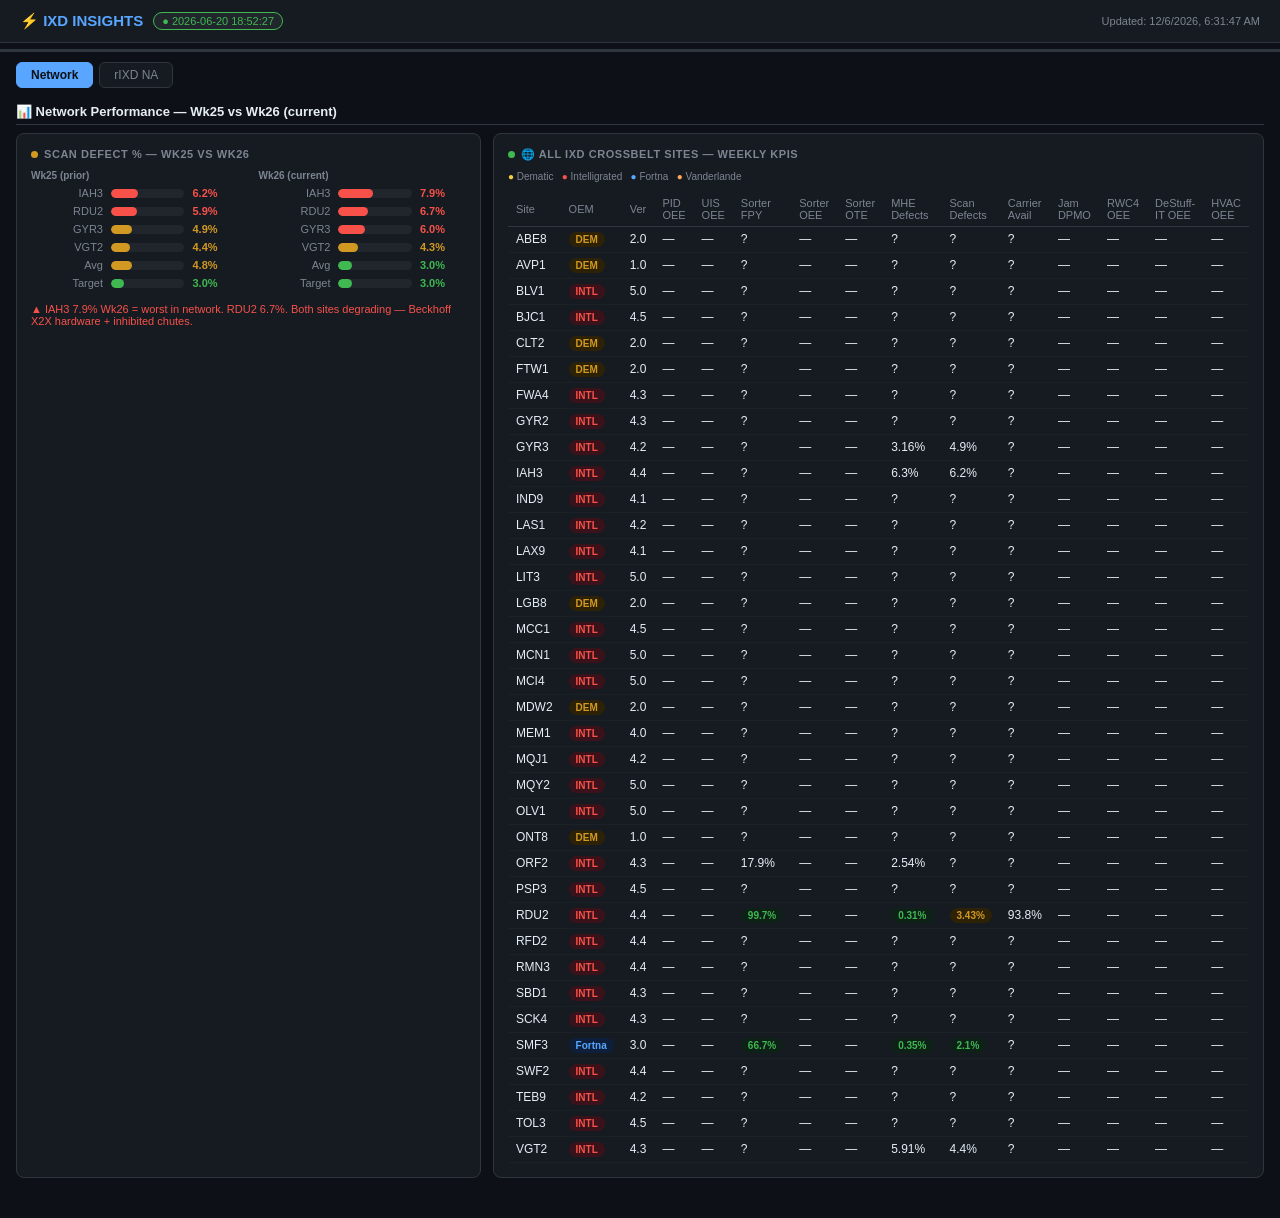
==== commit 0c61ef1c: "Fix network page: remove leftover stray scan bars" ====
--- a/index.html
+++ b/index.html
@@ -54,18 +54,7 @@
 <div id="tab-0" style="display:block;">
 <div style="font-size:13px;font-weight:600;color:#e6edf3;margin:16px 0 8px;padding-bottom:5px;border-bottom:1px solid #30363d;">📊 Network Performance — Wk25 vs Wk26 (current)</div>
 <div style="display:grid;grid-template-columns:1fr 1fr;gap:12px;margin-bottom:12px;"><div style="background:#161b22;border:1px solid #30363d;border-radius:8px;padding:14px;margin-bottom:12px;"><h3 style="font-size:11px;color:#7d8590;text-transform:uppercase;letter-spacing:.05em;margin-bottom:10px;display:flex;align-items:center;gap:6px;"><span style="width:7px;height:7px;border-radius:50%;background:#d29922;display:inline-block;"></span> Scan Defect % &mdash; Wk25 vs Wk26</h3><div style="display:grid;grid-template-columns:1fr 1fr;gap:20px;"><div><div style="font-size:10px;color:#7d8590;margin-bottom:6px;font-weight:600;">Wk25 (prior)</div><div style="margin:6px 0;display:flex;align-items:center;gap:8px;"><span style="display:inline-block;width:72px;font-size:11px;color:#7d8590;text-align:right;">IAH3</span><div style="flex:1;height:9px;background:#21262d;border-radius:5px;overflow:hidden;"><div style="width:37%;height:100%;background:#f85149;border-radius:5px;"></div></div><span style="width:46px;font-size:11px;color:#f85149;font-weight:bold;">6.2%</span></div><div style="margin:6px 0;display:flex;align-items:center;gap:8px;"><span style="display:inline-block;width:72px;font-size:11px;color:#7d8590;text-align:right;">RDU2</span><div style="flex:1;height:9px;background:#21262d;border-radius:5px;overflow:hidden;"><div style="width:35%;height:100%;background:#f85149;border-radius:5px;"></div></div><span style="width:46px;font-size:11px;color:#f85149;font-weight:bold;">5.9%</span></div><div style="margin:6px 0;display:flex;align-items:center;gap:8px;"><span style="display:inline-block;width:72px;font-size:11px;color:#7d8590;text-align:right;">GYR3</span><div style="flex:1;height:9px;background:#21262d;border-radius:5px;overflow:hidden;"><div style="width:29%;height:100%;background:#d29922;border-radius:5px;"></div></div><span style="width:46px;font-size:11px;color:#d29922;font-weight:bold;">4.9%</span></div><div style="margin:6px 0;display:flex;align-items:center;gap:8px;"><span style="display:inline-block;width:72px;font-size:11px;color:#7d8590;text-align:right;">VGT2</span><div style="flex:1;height:9px;background:#21262d;border-radius:5px;overflow:hidden;"><div style="width:26%;height:100%;background:#d29922;border-radius:5px;"></div></div><span style="width:46px;font-size:11px;color:#d29922;font-weight:bold;">4.4%</span></div><div style="margin:6px 0;display:flex;align-items:center;gap:8px;"><span style="display:inline-block;width:72px;font-size:11px;color:#7d8590;text-align:right;">Avg</span><div style="flex:1;height:9px;background:#21262d;border-radius:5px;overflow:hidden;"><div style="width:29%;height:100%;background:#d29922;border-radius:5px;"></div></div><span style="width:46px;font-size:11px;color:#d29922;font-weight:bold;">4.8%</span></div><div style="margin:6px 0;display:flex;align-items:center;gap:8px;"><span style="display:inline-block;width:72px;font-size:11px;color:#7d8590;text-align:right;">Target</span><div style="flex:1;height:9px;background:#21262d;border-radius:5px;overflow:hidden;"><div style="width:18%;height:100%;background:#3fb950;border-radius:5px;"></div></div><span style="width:46px;font-size:11px;color:#3fb950;font-weight:bold;">3.0%</span></div></div><div><div style="font-size:10px;color:#7d8590;margin-bottom:6px;font-weight:600;">Wk26 (current)</div><div style="margin:6px 0;display:flex;align-items:center;gap:8px;"><span style="display:inline-block;width:72px;font-size:11px;color:#7d8590;text-align:right;">IAH3</span><div style="flex:1;height:9px;background:#21262d;border-radius:5px;overflow:hidden;"><div style="width:47%;height:100%;background:#f85149;border-radius:5px;"></div></div><span style="width:46px;font-size:11px;color:#f85149;font-weight:bold;">7.9%</span></div><div style="margin:6px 0;display:flex;align-items:center;gap:8px;"><span style="display:inline-block;width:72px;font-size:11px;color:#7d8590;text-align:right;">RDU2</span><div style="flex:1;height:9px;background:#21262d;border-radius:5px;overflow:hidden;"><div style="width:40%;height:100%;background:#f85149;border-radius:5px;"></div></div><span style="width:46px;font-size:11px;color:#f85149;font-weight:bold;">6.7%</span></div><div style="margin:6px 0;display:flex;align-items:center;gap:8px;"><span style="display:inline-block;width:72px;font-size:11px;color:#7d8590;text-align:right;">GYR3</span><div style="flex:1;height:9px;background:#21262d;border-radius:5px;overflow:hidden;"><div style="width:36%;height:100%;background:#f85149;border-radius:5px;"></div></div><span style="width:46px;font-size:11px;color:#f85149;font-weight:bold;">6.0%</span></div><div style="margin:6px 0;display:flex;align-items:center;gap:8px;"><span style="display:inline-block;width:72px;font-size:11px;color:#7d8590;text-align:right;">VGT2</span><div style="flex:1;height:9px;background:#21262d;border-radius:5px;overflow:hidden;"><div style="width:26%;height:100%;background:#d29922;border-radius:5px;"></div></div><span style="width:46px;font-size:11px;color:#d29922;font-weight:bold;">4.3%</span></div><div style="margin:6px 0;display:flex;align-items:center;gap:8px;"><span style="display:inline-block;width:72px;font-size:11px;color:#7d8590;text-align:right;">Avg</span><div style="flex:1;height:9px;background:#21262d;border-radius:5px;overflow:hidden;"><div style="width:18%;height:100%;background:#3fb950;border-radius:5px;"></div></div><span style="width:46px;font-size:11px;color:#3fb950;font-weight:bold;">3.0%</span></div><div style="margin:6px 0;display:flex;align-items:center;gap:8px;"><span style="display:inline-block;width:72px;font-size:11px;color:#7d8590;text-align:right;">Target</span><div style="flex:1;height:9px;background:#21262d;border-radius:5px;overflow:hidden;"><div style="width:18%;height:100%;background:#3fb950;border-radius:5px;"></div></div><span style="width:46px;font-size:11px;color:#3fb950;font-weight:bold;">3.0%</span></div></div></div><p style="font-size:11px;color:#f85149;margin-top:8px;">&#9650; IAH3 7.9% Wk26 = worst in network. RDU2 6.7%. Both sites degrading &mdash; Beckhoff X2X hardware + inhibited chutes.</p></div>
-<div style="background:#161b22;border:1px solid #30363d;border-radius:8px;padding:14px;margin-bottom:12px;"><h3 style="font-size:11px;color:#7d8590;text-transform:uppercase;letter-spacing:.05em;margin-bottom:10px;display:flex;align-items:center;gap:6px;"><span style="width:7px;height:7px;border-radius:50%;background:#d29922;display:inline-block;"></span> Scan Defect % &mdash; Wk25 vs Wk26</h3><div style="display:grid;grid-template-columns:1fr 1fr;gap:20px;"><div><div style="font-size:10px;color:#7d8590;margin-bottom:6px;font-weight:600;">Wk25 (prior)</div><div style="margin:6px 0;display:flex;align-items:center;gap:8px;"><span style="display:inline-block;width:72px;font-size:11px;color:#7d8590;text-align:right;">IAH3</span><div style="flex:1;height:9px;background:#21262d;border-radius:5px;overflow:hidden;"><div style="width:37%;height:100%;background:#f85149;border-radius:5px;"></div></div><span style="width:46px;font-size:11px;color:#f85149;font-weight:bold;">6.2%</span></div><div style="margin:6px 0;display:flex;align-items:center;gap:8px;"><span style="display:inline-block;width:72px;font-size:11px;color:#7d8590;text-align:right;">RDU2</span><div style="flex:1;height:9px;background:#21262d;border-radius:5px;overflow:hidden;"><div style="width:35%;height:100%;background:#f85149;border-radius:5px;"></div></div><span style="width:46px;font-size:11px;color:#f85149;font-weight:bold;">5.9%</span></div><div style="margin:6px 0;display:flex;align-items:center;gap:8px;"><span style="display:inline-block;width:72px;font-size:11px;color:#7d8590;text-align:right;">GYR3</span><div style="flex:1;height:9px;background:#21262d;border-radius:5px;overflow:hidden;"><div style="width:29%;height:100%;background:#d29922;border-radius:5px;"></div></div><span style="width:46px;font-size:11px;color:#d29922;font-weight:bold;">4.9%</span></div><div style="margin:6px 0;display:flex;align-items:center;gap:8px;"><span style="display:inline-block;width:72px;font-size:11px;color:#7d8590;text-align:right;">VGT2</span><div style="flex:1;height:9px;background:#21262d;border-radius:5px;overflow:hidden;"><div style="width:26%;height:100%;background:#d29922;border-radius:5px;"></div></div><span style="width:46px;font-size:11px;color:#d29922;font-weight:bold;">4.4%</span></div><div style="margin:6px 0;display:flex;align-items:center;gap:8px;"><span style="display:inline-block;width:72px;font-size:11px;color:#7d8590;text-align:right;">Avg</span><div style="flex:1;height:9px;background:#21262d;border-radius:5px;overflow:hidden;"><div style="width:29%;height:100%;background:#d29922;border-radius:5px;"></div></div><span style="width:46px;font-size:11px;color:#d29922;font-weight:bold;">4.8%</span></div><div style="margin:6px 0;display:flex;align-items:center;gap:8px;"><span style="display:inline-block;width:72px;font-size:11px;color:#7d8590;text-align:right;">Target</span><div style="flex:1;height:9px;background:#21262d;border-radius:5px;overflow:hidden;"><div style="width:18%;height:100%;background:#3fb950;border-radius:5px;"></div></div><span style="width:46px;font-size:11px;color:#3fb950;font-weight:bold;">3.0%</span></div></div><div><div style="font-size:10px;color:#7d8590;margin-bottom:6px;font-weight:600;">Wk26 (current)</div><div style="margin:6px 0;display:flex;align-items:center;gap:8px;"><span style="display:inline-block;width:72px;font-size:11px;color:#7d8590;text-align:right;">IAH3</span><div style="flex:1;height:9px;background:#21262d;border-radius:5px;overflow:hidden;"><div style="width:47%;height:100%;background:#f85149;border-radius:5px;"></div></div><span style="width:46px;font-size:11px;color:#f85149;font-weight:bold;">7.9%</span></div><div style="margin:6px 0;display:flex;align-items:center;gap:8px;"><span style="display:inline-block;width:72px;font-size:11px;color:#7d8590;text-align:right;">RDU2</span><div style="flex:1;height:9px;background:#21262d;border-radius:5px;overflow:hidden;"><div style="width:40%;height:100%;background:#f85149;border-radius:5px;"></div></div><span style="width:46px;font-size:11px;color:#f85149;font-weight:bold;">6.7%</span></div><div style="margin:6px 0;display:flex;align-items:center;gap:8px;"><span style="display:inline-block;width:72px;font-size:11px;color:#7d8590;text-align:right;">GYR3</span><div style="flex:1;height:9px;background:#21262d;border-radius:5px;overflow:hidden;"><div style="width:36%;height:100%;background:#f85149;border-radius:5px;"></div></div><span style="width:46px;font-size:11px;color:#f85149;font-weight:bold;">6.0%</span></div><div style="margin:6px 0;display:flex;align-items:center;gap:8px;"><span style="display:inline-block;width:72px;font-size:11px;color:#7d8590;text-align:right;">VGT2</span><div style="flex:1;height:9px;background:#21262d;border-radius:5px;overflow:hidden;"><div style="width:26%;height:100%;background:#d29922;border-radius:5px;"></div></div><span style="width:46px;font-size:11px;color:#d29922;font-weight:bold;">4.3%</span></div><div style="margin:6px 0;display:flex;align-items:center;gap:8px;"><span style="display:inline-block;width:72px;font-size:11px;color:#7d8590;text-align:right;">Avg</span><div style="flex:1;height:9px;background:#21262d;border-radius:5px;overflow:hidden;"><div style="width:18%;height:100%;background:#3fb950;border-radius:5px;"></div></div><span style="width:46px;font-size:11px;color:#3fb950;font-weight:bold;">3.0%</span></div><div style="margin:6px 0;display:flex;align-items:center;gap:8px;"><span style="display:inline-block;width:72px;font-size:11px;color:#7d8590;text-align:right;">Target</span><div style="flex:1;height:9px;background:#21262d;border-radius:5px;overflow:hidden;"><div style="width:18%;height:100%;background:#3fb950;border-radius:5px;"></div></div><span style="width:46px;font-size:11px;color:#3fb950;font-weight:bold;">3.0%</span></div></div></div><p style="font-size:11px;color:#f85149;margin-top:8px;">&#9650; IAH3 7.9% Wk26 = worst in network. RDU2 6.7%. Both sites degrading &mdash; Beckhoff X2X hardware + inhibited chutes.</p></div>
-<div style="margin:6px 0;display:flex;align-items:center;gap:8px;"><span style="display:inline-block;width:72px;font-size:11px;color:#7d8590;text-align:right;">IAH3</span><div style="flex:1;height:9px;background:#21262d;border-radius:5px;overflow:hidden;"><div style="width:37%;height:100%;background:#f85149;border-radius:5px;"></div></div><span style="width:46px;font-size:11px;color:#f85149;font-weight:bold;">6.2%</span></div><div style="margin:6px 0;display:flex;align-items:center;gap:8px;"><span style="display:inline-block;width:72px;font-size:11px;color:#7d8590;text-align:right;">RDU2</span><div style="flex:1;height:9px;background:#21262d;border-radius:5px;overflow:hidden;"><div style="width:35%;height:100%;background:#f85149;border-radius:5px;"></div></div><span style="width:46px;font-size:11px;color:#f85149;font-weight:bold;">5.9%</span></div><div style="margin:6px 0;display:flex;align-items:center;gap:8px;"><span style="display:inline-block;width:72px;font-size:11px;color:#7d8590;text-align:right;">GYR3</span><div style="flex:1;height:9px;background:#21262d;border-radius:5px;overflow:hidden;"><div style="width:29%;height:100%;background:#d29922;border-radius:5px;"></div></div><span style="width:46px;font-size:11px;color:#d29922;font-weight:bold;">4.9%</span></div>
-<div style="margin:6px 0;display:flex;align-items:center;gap:8px;"><span style="display:inline-block;width:72px;font-size:11px;color:#7d8590;text-align:right;">VGT2</span><div style="flex:1;height:9px;background:#21262d;border-radius:5px;overflow:hidden;"><div style="width:26%;height:100%;background:#d29922;border-radius:5px;"></div></div><span style="width:46px;font-size:11px;color:#d29922;font-weight:bold;">4.4%</span></div><div style="margin:6px 0;display:flex;align-items:center;gap:8px;"><span style="display:inline-block;width:72px;font-size:11px;color:#7d8590;text-align:right;">Avg</span><div style="flex:1;height:9px;background:#21262d;border-radius:5px;overflow:hidden;"><div style="width:17%;height:100%;background:#3fb950;border-radius:5px;"></div></div><span style="width:46px;font-size:11px;color:#3fb950;font-weight:bold;">2.9%</span></div><div style="margin:6px 0;display:flex;align-items:center;gap:8px;"><span style="display:inline-block;width:72px;font-size:11px;color:#7d8590;text-align:right;">Target</span><div style="flex:1;height:9px;background:#21262d;border-radius:5px;overflow:hidden;"><div style="width:18%;height:100%;background:#3fb950;border-radius:5px;"></div></div><span style="width:46px;font-size:11px;color:#3fb950;font-weight:bold;">3.0%</span></div>
-</div>
-<div>
-<div style="font-size:10px;color:#7d8590;margin-bottom:6px;font-weight:600;">Wk25 (current)</div>
-<div style="margin:6px 0;display:flex;align-items:center;gap:8px;"><span style="display:inline-block;width:72px;font-size:11px;color:#7d8590;text-align:right;">RDU2</span><div style="flex:1;height:9px;background:#21262d;border-radius:5px;overflow:hidden;"><div style="width:21%;height:100%;background:#d29922;border-radius:5px;"></div></div><span style="width:46px;font-size:11px;color:#d29922;font-weight:bold;">3.43%</span></div><div style="margin:6px 0;display:flex;align-items:center;gap:8px;"><span style="display:inline-block;width:72px;font-size:11px;color:#7d8590;text-align:right;">IAH3</span><div style="flex:1;height:9px;background:#21262d;border-radius:5px;overflow:hidden;"><div style="width:0%;height:100%;background:#d29922;border-radius:5px;"></div></div><span style="width:46px;font-size:11px;color:#d29922;font-weight:bold;">?</span></div><div style="margin:6px 0;display:flex;align-items:center;gap:8px;"><span style="display:inline-block;width:72px;font-size:11px;color:#7d8590;text-align:right;">VGT2</span><div style="flex:1;height:9px;background:#21262d;border-radius:5px;overflow:hidden;"><div style="width:0%;height:100%;background:#d29922;border-radius:5px;"></div></div><span style="width:46px;font-size:11px;color:#d29922;font-weight:bold;">?</span></div>
-<div style="margin:6px 0;display:flex;align-items:center;gap:8px;"><span style="display:inline-block;width:72px;font-size:11px;color:#7d8590;text-align:right;">GYR3</span><div style="flex:1;height:9px;background:#21262d;border-radius:5px;overflow:hidden;"><div style="width:0%;height:100%;background:#d29922;border-radius:5px;"></div></div><span style="width:46px;font-size:11px;color:#d29922;font-weight:bold;">?</span></div><div style="margin:6px 0;display:flex;align-items:center;gap:8px;"><span style="display:inline-block;width:72px;font-size:11px;color:#7d8590;text-align:right;">Target</span><div style="flex:1;height:9px;background:#21262d;border-radius:5px;overflow:hidden;"><div style="width:18%;height:100%;background:#3fb950;border-radius:5px;"></div></div><span style="width:46px;font-size:11px;color:#3fb950;font-weight:bold;">3.0%</span></div>
-</div>
-</div>
-<p style="font-size:11px;color:#3fb950;margin-top:8px;">✓ RDU2 improved 5.9% → 3.43% (MaxRecirc fix + carrier repairs)</p>
-</div><div style="background:#161b22;border:1px solid #30363d;border-radius:8px;padding:14px;margin-bottom:12px;"><h3 style="font-size:11px;color:#7d8590;text-transform:uppercase;letter-spacing:.05em;margin-bottom:10px;display:flex;align-items:center;gap:6px;"><span style="width:7px;height:7px;border-radius:50%;background:#58a6ff;display:inline-block;"></span> Sort Code → Dashboard Bucket</h3><table style="width:100%;border-collapse:collapse;font-size:12px;"><thead><tr><th style="color:#7d8590;text-align:left;padding:5px 8px;font-weight:500;border-bottom:1px solid #30363d;font-size:11px;">S04 Code</th><th style="color:#7d8590;text-align:left;padding:5px 8px;font-weight:500;border-bottom:1px solid #30363d;font-size:11px;">AWCS Name</th><th style="color:#7d8590;text-align:left;padding:5px 8px;font-weight:500;border-bottom:1px solid #30363d;font-size:11px;">CB4000 Root Cause</th><th style="color:#7d8590;text-align:left;padding:5px 8px;font-weight:500;border-bottom:1px solid #30363d;font-size:11px;">Bucket</th></tr></thead><tbody><tr><td style="padding:5px 8px;border-bottom:1px solid #1c2128;vertical-align:top;">14</td><td style="padding:5px 8px;border-bottom:1px solid #1c2128;vertical-align:top;">FAILED_TO_DIVERT</td><td style="padding:5px 8px;border-bottom:1px solid #1c2128;vertical-align:top;">MCB dead / CTB fault / belt didn't fire</td><td style="padding:5px 8px;border-bottom:1px solid #1c2128;vertical-align:top;"><span style="display:inline-block;padding:2px 7px;border-radius:10px;font-size:10px;font-weight:600;background:#3b1219;color:#f85149;">MHE</span></td></tr><tr><td style="padding:5px 8px;border-bottom:1px solid #1c2128;vertical-align:top;">12</td><td style="padding:5px 8px;border-bottom:1px solid #1c2128;vertical-align:top;">LANE_UNAVAILABLE</td><td style="padding:5px 8px;border-bottom:1px solid #1c2128;vertical-align:top;">Chute ALARM=0x30 (WCS-inhibited)</td><td style="padding:5px 8px;border-bottom:1px solid #1c2128;vertical-align:top;"><span style="display:inline-block;padding:2px 7px;border-radius:10px;font-size:10px;font-weight:600;background:#2d2106;color:#d29922;">Ops</span></td></tr><tr><td style="padding:5px 8px;border-bottom:1px solid #1c2128;vertical-align:top;">5</td><td style="padding:5px 8px;border-bottom:1px solid #1c2128;vertical-align:top;">LANE_FULL</td><td style="padding:5px 8px;border-bottom:1px solid #1c2128;vertical-align:top;">Chute full — MDR not running</td><td style="padding:5px 8px;border-bottom:1px solid #1c2128;vertical-align:top;"><span style="display:inline-block;padding:2px 7px;border-radius:10px;font-size:10px;font-weight:600;background:#2d2106;color:#d29922;">Ops</span></td></tr><tr><td style="padding:5px 8px;border-bottom:1px solid #1c2128;vertical-align:top;">11</td><td style="padding:5px 8px;border-bottom:1px solid #1c2128;vertical-align:top;">MAX_RECIRC</td><td style="padding:5px 8px;border-bottom:1px solid #1c2128;vertical-align:top;">Hit AdjGeneral.MaxRecirc limit</td><td style="padding:5px 8px;border-bottom:1px solid #1c2128;vertical-align:top;"><span style="display:inline-block;padding:2px 7px;border-radius:10px;font-size:10px;font-weight:600;background:#0d1f3a;color:#58a6ff;">Load Bal</span></td></tr><tr><td style="padding:5px 8px;border-bottom:1px solid #1c2128;vertical-align:top;">8</td><td style="padding:5px 8px;border-bottom:1px solid #1c2128;vertical-align:top;">NO_READ</td><td style="padding:5px 8px;border-bottom:1px solid #1c2128;vertical-align:top;">Scanner miss</td><td style="padding:5px 8px;border-bottom:1px solid #1c2128;vertical-align:top;"><span style="display:inline-block;padding:2px 7px;border-radius:10px;font-size:10px;font-weight:600;background:#3b1219;color:#f85149;">MHE</span></td></tr><tr><td style="padding:5px 8px;border-bottom:1px solid #1c2128;vertical-align:top;">3</td><td style="padding:5px 8px;border-bottom:1px solid #1c2128;vertical-align:top;">TRACKING_ERROR</td><td style="padding:5px 8px;border-bottom:1px solid #1c2128;vertical-align:top;">Carrier tracking lost</td><td style="padding:5px 8px;border-bottom:1px solid #1c2128;vertical-align:top;"><span style="display:inline-block;padding:2px 7px;border-radius:10px;font-size:10px;font-weight:600;background:#3b1219;color:#f85149;">MHE</span></td></tr></tbody></table></div><div style="background:#161b22;border:1px solid #30363d;border-radius:8px;padding:14px;margin-bottom:12px;"><h3 style="font-size:11px;color:#7d8590;text-transform:uppercase;letter-spacing:.05em;margin-bottom:10px;display:flex;align-items:center;gap:6px;"><span style="width:7px;height:7px;border-radius:50%;background:#3fb950;display:inline-block;"></span> 🌐 All IXD Crossbelt Sites — Weekly KPIs</h3>
+<div style="background:#161b22;border:1px solid #30363d;border-radius:8px;padding:14px;margin-bottom:12px;"><h3 style="font-size:11px;color:#7d8590;text-transform:uppercase;letter-spacing:.05em;margin-bottom:10px;display:flex;align-items:center;gap:6px;"><span style="width:7px;height:7px;border-radius:50%;background:#3fb950;display:inline-block;"></span> 🌐 All IXD Crossbelt Sites — Weekly KPIs</h3>
 <div style="margin-bottom:10px;font-size:10px;color:#7d8590;">
   <span style="color:#f4d03f;">●</span> Dematic &nbsp;
   <span style="color:#f85149;">●</span> Intelligrated &nbsp;
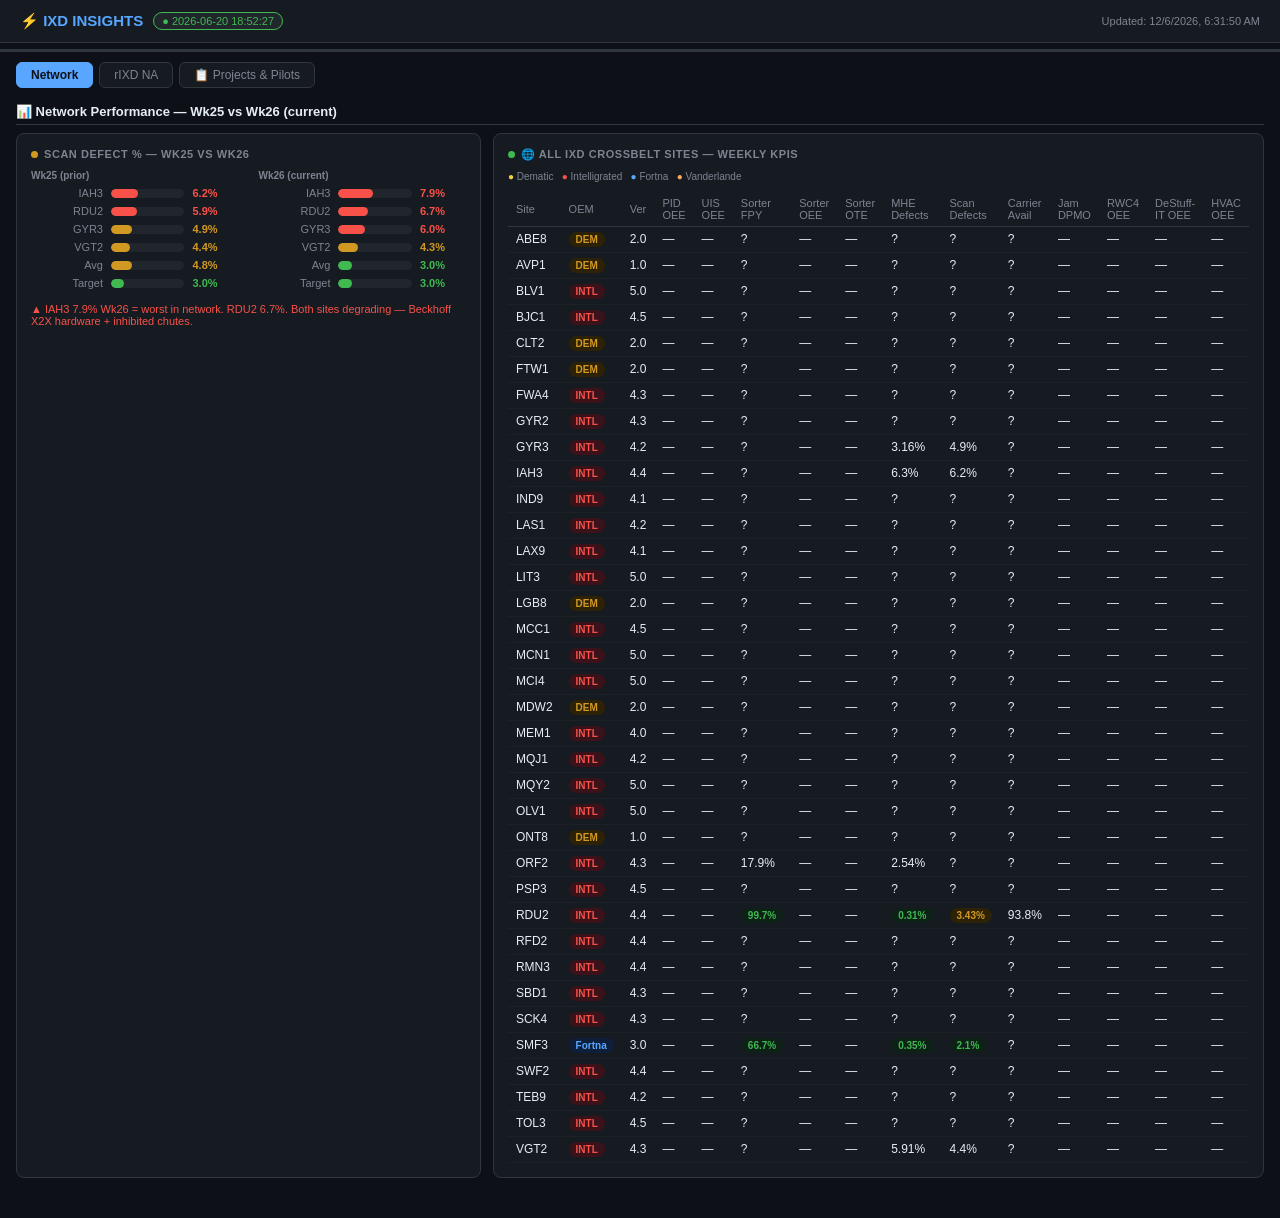
==== commit b6700f48: "Add Projects & Pilots tab to network overview" ====
--- a/index.html
+++ b/index.html
@@ -38,6 +38,7 @@
 <div class="main">
   <div class="tabs" id="main-tabs"><button id="btn-0" class="tab-btn active" onclick="goTab(0)">Network</button>
 <button id="btn-1" class="tab-btn" onclick="goTab(1)">rIXD NA</button>
+<button id="btn-2" class="tab-btn" onclick="goTab(2)">&#x1F4CB; Projects &amp; Pilots</button>
 </div>
   <div class="tabs" id="rdu2-tabs" style="display:none;">
     <button class="tab-btn" onclick="goTab(0)" style="padding:5px 10px;">← Back</button>
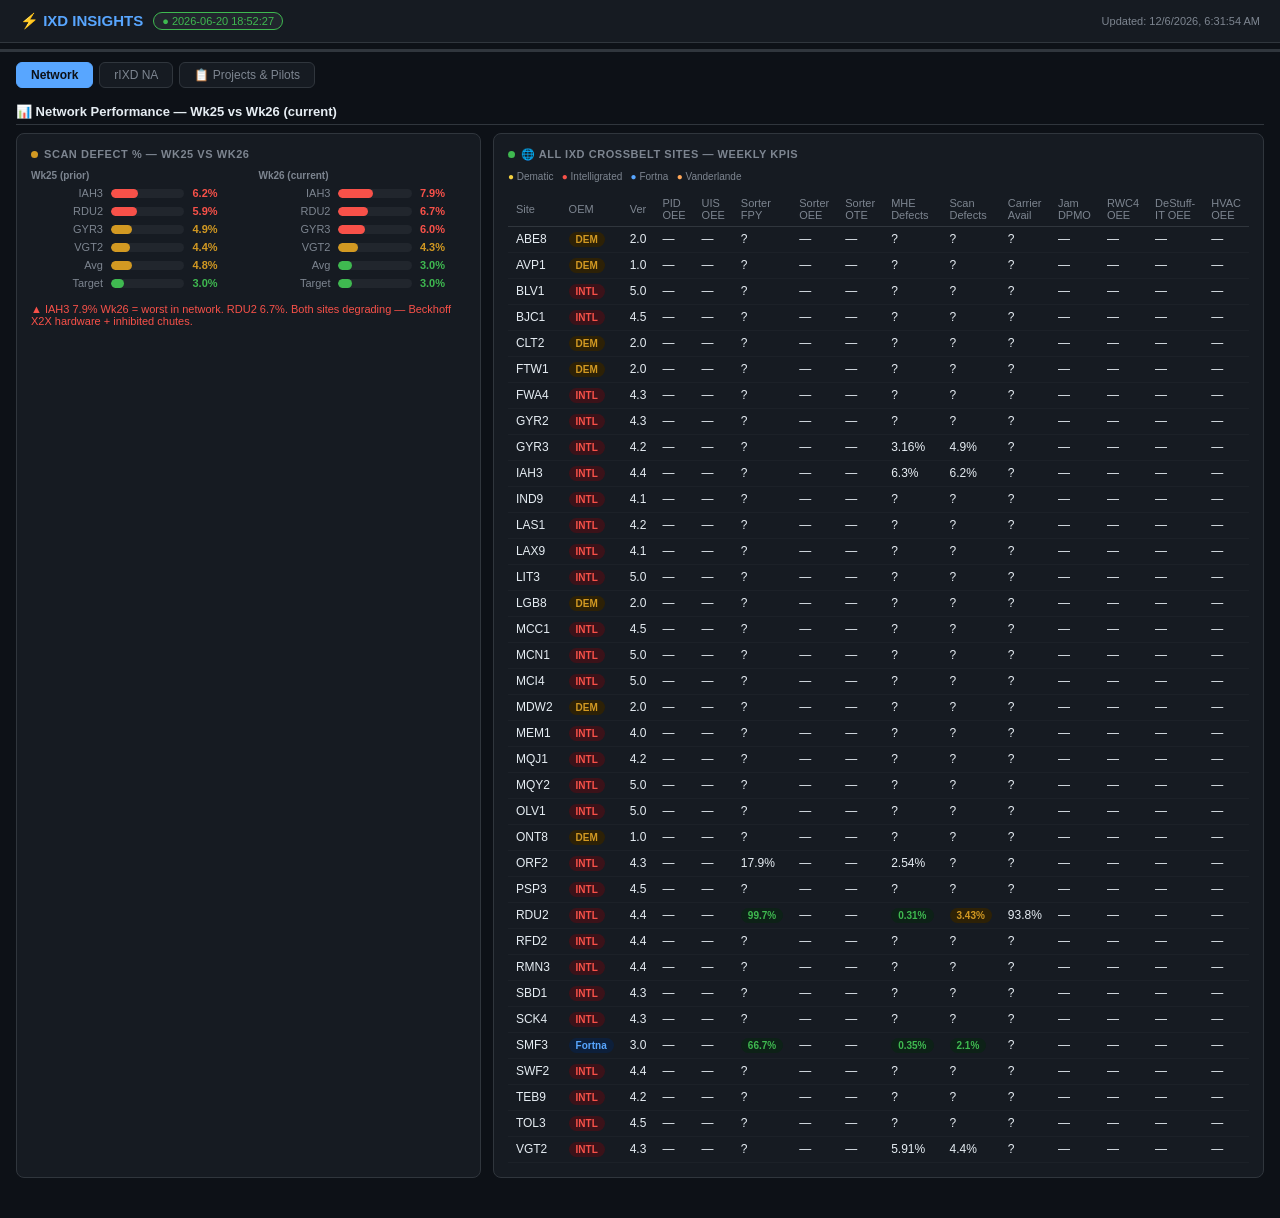
==== commit b4c48e7d: "Fix: Add tab-2 Projects & Pilots content div" ====
--- a/index.html
+++ b/index.html
@@ -2249,5 +2249,78 @@
   "stop_reason": "Device Fault: UPS0175573"
 };
 </script>
+
+<!-- TAB 2: PROJECTS & PILOTS -->
+<div id="tab-2" class="tab-content" style="display:none;padding:12px 0;">
+<div style="font-size:13px;font-weight:600;color:#e6edf3;margin-bottom:12px;padding-bottom:6px;border-bottom:1px solid #30363d;">
+  &#x1F4CB; Benplaci &mdash; Projects &amp; Pilots &nbsp;<span style="font-size:11px;color:#7d8590;font-weight:400;">RDU2 Controls Engineering &middot; July 2026</span>
+</div>
+<div style="display:grid;grid-template-columns:repeat(3,1fr);gap:10px;margin-bottom:14px;">
+  <div style="background:#161b22;border:1px solid #30363d;border-radius:8px;padding:12px;">
+    <div style="font-size:10px;color:#7d8590;text-transform:uppercase;letter-spacing:.05em;margin-bottom:8px;">Vision Systems</div>
+    <div style="display:flex;justify-content:space-between;padding:5px 0;border-bottom:1px solid #1c2128;font-size:12px;"><span>Eagle Eye Phase 3</span><span style="color:#58a6ff;font-weight:600;">Active</span></div>
+    <div style="display:flex;justify-content:space-between;padding:5px 0;border-bottom:1px solid #1c2128;font-size:12px;"><span>Keyence 6-Sided ARUS</span><span style="color:#d29922;font-weight:600;">Negotiating</span></div>
+    <div style="display:flex;justify-content:space-between;padding:5px 0;border-bottom:1px solid #1c2128;font-size:12px;"><span>Bottom-Side Scans</span><span style="color:#3fb950;font-weight:600;">Partial</span></div>
+    <div style="display:flex;justify-content:space-between;padding:5px 0;font-size:12px;"><span>IntelliQ Replacement</span><span style="color:#3fb950;font-weight:600;">Done</span></div>
+  </div>
+  <div style="background:#161b22;border:1px solid #30363d;border-radius:8px;padding:12px;">
+    <div style="font-size:10px;color:#7d8590;text-transform:uppercase;letter-spacing:.05em;margin-bottom:8px;">Safety &amp; Ops</div>
+    <div style="display:flex;justify-content:space-between;padding:5px 0;border-bottom:1px solid #1c2128;font-size:12px;"><span>INTL CD / CA / UCD</span><span style="color:#3fb950;font-weight:600;">RDU2 Done</span></div>
+    <div style="display:flex;justify-content:space-between;padding:5px 0;border-bottom:1px solid #1c2128;font-size:12px;"><span>Dematic Safety Trip</span><span style="color:#d29922;font-weight:600;">Parts Pending</span></div>
+    <div style="display:flex;justify-content:space-between;padding:5px 0;border-bottom:1px solid #1c2128;font-size:12px;"><span>Put-to-Light Redesign</span><span style="color:#58a6ff;font-weight:600;">Active</span></div>
+    <div style="display:flex;justify-content:space-between;padding:5px 0;border-bottom:1px solid #1c2128;font-size:12px;"><span>TTA / Jam Lights</span><span style="color:#3fb950;font-weight:600;">Done</span></div>
+    <div style="display:flex;justify-content:space-between;padding:5px 0;font-size:12px;"><span>Jam Cameras (115)</span><span style="color:#f85149;font-weight:600;">IT Pending</span></div>
+  </div>
+  <div style="background:#161b22;border:1px solid #30363d;border-radius:8px;padding:12px;">
+    <div style="font-size:10px;color:#7d8590;text-transform:uppercase;letter-spacing:.05em;margin-bottom:8px;">Belts &amp; Hardware</div>
+    <div style="display:flex;justify-content:space-between;padding:5px 0;border-bottom:1px solid #1c2128;font-size:12px;"><span>Belt Power Pilot</span><span style="color:#58a6ff;font-weight:600;">Active</span></div>
+    <div style="display:flex;justify-content:space-between;padding:5px 0;border-bottom:1px solid #1c2128;font-size:12px;"><span>Roller Rebuild ($7K/roller)</span><span style="color:#d29922;font-weight:600;">Vendor Needed</span></div>
+    <div style="display:flex;justify-content:space-between;padding:5px 0;border-bottom:1px solid #1c2128;font-size:12px;"><span>Vahle Comp Boxes</span><span style="color:#d29922;font-weight:600;">Parts Ordered</span></div>
+    <div style="display:flex;justify-content:space-between;padding:5px 0;font-size:12px;"><span>New Divert Roller Design</span><span style="color:#3fb950;font-weight:600;">Quoted</span></div>
+  </div>
+</div>
+<div style="background:#161b22;border:1px solid #30363d;border-radius:8px;padding:14px;margin-bottom:12px;">
+  <div style="display:flex;align-items:center;justify-content:space-between;margin-bottom:10px;">
+    <span style="font-size:11px;color:#7d8590;text-transform:uppercase;letter-spacing:.05em;">&#x1F534; Safety &mdash; INTL Crossbelt &amp; Dematic</span>
+    <div style="display:flex;gap:4px;">
+      <span style="width:10px;height:10px;border-radius:50%;background:#f85149;display:inline-block;animation:dtw-blink 1.2s ease-in-out infinite;"></span>
+      <span style="width:10px;height:10px;border-radius:50%;background:#d29922;display:inline-block;animation:dtw-blink 1.2s ease-in-out .2s infinite;"></span>
+      <span style="width:10px;height:10px;border-radius:50%;background:#3fb950;display:inline-block;animation:dtw-blink 1.2s ease-in-out .4s infinite;"></span>
+      <span style="width:10px;height:10px;border-radius:50%;background:#58a6ff;display:inline-block;animation:dtw-blink 1.2s ease-in-out .6s infinite;"></span>
+      <span style="width:10px;height:10px;border-radius:50%;background:#bc8cff;display:inline-block;animation:dtw-blink 1.2s ease-in-out .8s infinite;"></span>
+      <span style="width:10px;height:10px;border-radius:50%;background:#e6edf3;display:inline-block;animation:dtw-blink 1.2s ease-in-out 1.0s infinite;"></span>
+    </div>
+  </div>
+  <table style="width:100%;border-collapse:collapse;font-size:12px;">
+    <thead><tr><th style="color:#7d8590;text-align:left;padding:5px 8px;font-weight:500;border-bottom:1px solid #30363d;font-size:11px;">Project</th><th style="color:#7d8590;text-align:left;padding:5px 8px;font-weight:500;border-bottom:1px solid #30363d;font-size:11px;">Site</th><th style="color:#7d8590;text-align:left;padding:5px 8px;font-weight:500;border-bottom:1px solid #30363d;font-size:11px;">Date</th><th style="color:#7d8590;text-align:left;padding:5px 8px;font-weight:500;border-bottom:1px solid #30363d;font-size:11px;">Status</th></tr></thead>
+    <tbody>
+      <tr><td style="padding:5px 8px;border-bottom:1px solid #1c2128;">INTL Crossbelt &mdash; Collision Detection</td><td style="padding:5px 8px;border-bottom:1px solid #1c2128;">RDU2</td><td style="padding:5px 8px;border-bottom:1px solid #1c2128;">11/17/25</td><td style="padding:5px 8px;border-bottom:1px solid #1c2128;color:#3fb950;font-weight:600;">&#x2705; Complete</td></tr>
+      <tr><td style="padding:5px 8px;border-bottom:1px solid #1c2128;">INTL Crossbelt &mdash; Collision Avoidance</td><td style="padding:5px 8px;border-bottom:1px solid #1c2128;">RDU2</td><td style="padding:5px 8px;border-bottom:1px solid #1c2128;">11/17/25</td><td style="padding:5px 8px;border-bottom:1px solid #1c2128;color:#3fb950;font-weight:600;">&#x2705; Complete</td></tr>
+      <tr><td style="padding:5px 8px;border-bottom:1px solid #1c2128;">INTL Crossbelt &mdash; UCD</td><td style="padding:5px 8px;border-bottom:1px solid #1c2128;">RDU2</td><td style="padding:5px 8px;border-bottom:1px solid #1c2128;">3/10/26</td><td style="padding:5px 8px;border-bottom:1px solid #1c2128;color:#3fb950;font-weight:600;">&#x2705; Complete</td></tr>
+      <tr><td style="padding:5px 8px;border-bottom:1px solid #1c2128;">Dematic Safety Trip Device</td><td style="padding:5px 8px;border-bottom:1px solid #1c2128;">IXD / SWF2</td><td style="padding:5px 8px;border-bottom:1px solid #1c2128;">1/12/26</td><td style="padding:5px 8px;border-bottom:1px solid #1c2128;color:#d29922;font-weight:600;">&#x23F3; Parts Pending</td></tr>
+      <tr><td style="padding:5px 8px;border-bottom:1px solid #1c2128;">Dematic Safety Trip Device</td><td style="padding:5px 8px;border-bottom:1px solid #1c2128;">ARS / ATL2</td><td style="padding:5px 8px;border-bottom:1px solid #1c2128;">1/16/26</td><td style="padding:5px 8px;border-bottom:1px solid #1c2128;color:#d29922;font-weight:600;">&#x23F3; Parts Pending</td></tr>
+      <tr><td style="padding:5px 8px;">Vanderlande / Breamer / Hippo</td><td style="padding:5px 8px;">TBD</td><td style="padding:5px 8px;">&mdash;</td><td style="padding:5px 8px;color:#bc8cff;font-weight:600;">&#x1F5D3; Site visit needed</td></tr>
+    </tbody>
+  </table>
+</div>
+<div style="background:#161b22;border:1px solid #30363d;border-radius:8px;padding:14px;">
+  <div style="font-size:11px;color:#7d8590;text-transform:uppercase;letter-spacing:.05em;margin-bottom:10px;">&#x1F6A7; Open Actions &amp; Blockers</div>
+  <table style="width:100%;border-collapse:collapse;font-size:12px;">
+    <thead><tr><th style="color:#7d8590;text-align:left;padding:5px 8px;font-weight:500;border-bottom:1px solid #30363d;font-size:11px;">#</th><th style="color:#7d8590;text-align:left;padding:5px 8px;font-weight:500;border-bottom:1px solid #30363d;font-size:11px;">Action</th><th style="color:#7d8590;text-align:left;padding:5px 8px;font-weight:500;border-bottom:1px solid #30363d;font-size:11px;">Blocker</th><th style="color:#7d8590;text-align:left;padding:5px 8px;font-weight:500;border-bottom:1px solid #30363d;font-size:11px;">Priority</th></tr></thead>
+    <tbody>
+      <tr><td style="padding:5px 8px;border-bottom:1px solid #1c2128;">1</td><td style="padding:5px 8px;border-bottom:1px solid #1c2128;">Purple banner light &mdash; Induct 15 kickout</td><td style="padding:5px 8px;border-bottom:1px solid #1c2128;">Not scheduled</td><td style="padding:5px 8px;border-bottom:1px solid #1c2128;color:#d29922;font-weight:600;">Medium</td></tr>
+      <tr><td style="padding:5px 8px;border-bottom:1px solid #1c2128;">2</td><td style="padding:5px 8px;border-bottom:1px solid #1c2128;">ARUS tunnel &mdash; negotiate AROS team</td><td style="padding:5px 8px;border-bottom:1px solid #1c2128;">Internal / budget</td><td style="padding:5px 8px;border-bottom:1px solid #1c2128;color:#f85149;font-weight:600;">High</td></tr>
+      <tr><td style="padding:5px 8px;border-bottom:1px solid #1c2128;">3</td><td style="padding:5px 8px;border-bottom:1px solid #1c2128;">Jam camera network approval</td><td style="padding:5px 8px;border-bottom:1px solid #1c2128;">Amazon IT (open 11/10/25)</td><td style="padding:5px 8px;border-bottom:1px solid #1c2128;color:#f85149;font-weight:600;">High</td></tr>
+      <tr><td style="padding:5px 8px;border-bottom:1px solid #1c2128;">4</td><td style="padding:5px 8px;border-bottom:1px solid #1c2128;">Banner / Arbiser / roller vendor &mdash; Avvetta</td><td style="padding:5px 8px;border-bottom:1px solid #1c2128;">Procurement</td><td style="padding:5px 8px;border-bottom:1px solid #1c2128;color:#d29922;font-weight:600;">Medium</td></tr>
+      <tr><td style="padding:5px 8px;border-bottom:1px solid #1c2128;">5</td><td style="padding:5px 8px;border-bottom:1px solid #1c2128;">Eagle Eye line scan cart &mdash; machine shop</td><td style="padding:5px 8px;border-bottom:1px solid #1c2128;">Avvetta onboarding</td><td style="padding:5px 8px;border-bottom:1px solid #1c2128;color:#f85149;font-weight:600;">High</td></tr>
+      <tr><td style="padding:5px 8px;border-bottom:1px solid #1c2128;">6</td><td style="padding:5px 8px;border-bottom:1px solid #1c2128;">Vahle comp box install + Mike Midkiff</td><td style="padding:5px 8px;border-bottom:1px solid #1c2128;">Parts ETA</td><td style="padding:5px 8px;border-bottom:1px solid #1c2128;color:#d29922;font-weight:600;">Medium</td></tr>
+      <tr><td style="padding:5px 8px;border-bottom:1px solid #1c2128;">7</td><td style="padding:5px 8px;border-bottom:1px solid #1c2128;">Belt Power stock contract signature</td><td style="padding:5px 8px;border-bottom:1px solid #1c2128;">After pilot completes</td><td style="padding:5px 8px;border-bottom:1px solid #1c2128;color:#7d8590;">Low</td></tr>
+      <tr><td style="padding:5px 8px;">8</td><td style="padding:5px 8px;">Induct 5 &amp; 16 belt approvals</td><td style="padding:5px 8px;">Budget</td><td style="padding:5px 8px;color:#d29922;font-weight:600;">Medium</td></tr>
+    </tbody>
+  </table>
+</div>
+</div>
+<!-- END TAB 2 -->
+
 </body></html> 
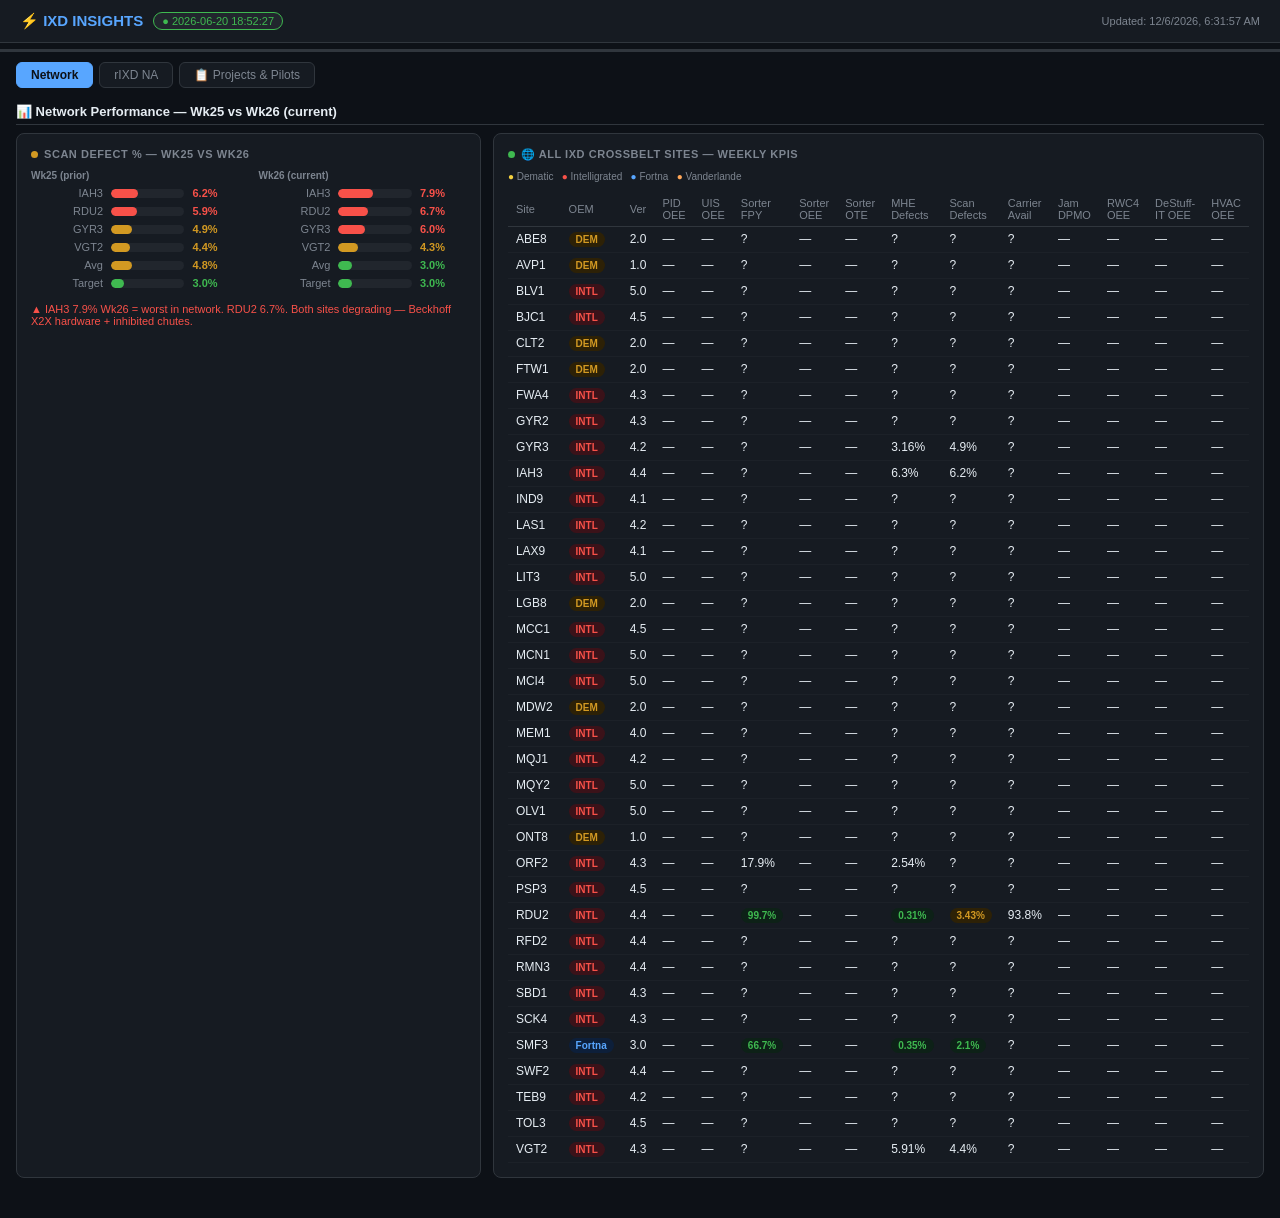
==== commit a0c1b403: "Add MEM1 Damaged Brush Detection and 6 Induct Belt Pilot to Projects tab" ====
--- a/index.html
+++ b/index.html
@@ -2279,6 +2279,21 @@
     <div style="display:flex;justify-content:space-between;padding:5px 0;font-size:12px;"><span>New Divert Roller Design</span><span style="color:#3fb950;font-weight:600;">Quoted</span></div>
   </div>
 </div>
+<!-- MEM1 projects row -->
+<div style="display:grid;grid-template-columns:1fr 1fr;gap:10px;margin-bottom:14px;">
+  <div style="background:#161b22;border:1px solid #30363d;border-radius:8px;padding:12px;">
+    <div style="font-size:10px;color:#7d8590;text-transform:uppercase;letter-spacing:.05em;margin-bottom:8px;">&#x1F527; MEM1 &mdash; Damaged Brush Detection</div>
+    <div style="font-size:12px;color:#e6edf3;margin-bottom:6px;">Detect worn carrier brushes before MCB faults &amp; WPT failures. Automated detection reduces manual inspection and prevents carrier fleet cascade failures.</div>
+    <div style="display:flex;justify-content:space-between;padding:5px 0;border-top:1px solid #1c2128;font-size:12px;"><span>Site</span><span style="color:#e6edf3;">MEM1</span></div>
+    <div style="display:flex;justify-content:space-between;padding:5px 0;font-size:12px;"><span>Status</span><span style="color:#58a6ff;font-weight:600;">&#x1F504; Pilot</span></div>
+  </div>
+  <div style="background:#161b22;border:1px solid #30363d;border-radius:8px;padding:12px;">
+    <div style="font-size:10px;color:#7d8590;text-transform:uppercase;letter-spacing:.05em;margin-bottom:8px;">&#x2699;&#xFE0F; MEM1 &mdash; 6 Induct Belt Pilot</div>
+    <div style="font-size:12px;color:#e6edf3;margin-bottom:6px;">New belt spec across 6 induct lanes. Track belt life, no-miss events, fraying at 2-week &amp; 4-week checkpoints. Mirrors RDU2 pilot methodology.</div>
+    <div style="display:flex;justify-content:space-between;padding:5px 0;border-top:1px solid #1c2128;font-size:12px;"><span>Site</span><span style="color:#e6edf3;">MEM1</span></div>
+    <div style="display:flex;justify-content:space-between;padding:5px 0;font-size:12px;"><span>Status</span><span style="color:#58a6ff;font-weight:600;">&#x1F504; Active Pilot</span></div>
+  </div>
+</div>
 <div style="background:#161b22;border:1px solid #30363d;border-radius:8px;padding:14px;margin-bottom:12px;">
   <div style="display:flex;align-items:center;justify-content:space-between;margin-bottom:10px;">
     <span style="font-size:11px;color:#7d8590;text-transform:uppercase;letter-spacing:.05em;">&#x1F534; Safety &mdash; INTL Crossbelt &amp; Dematic</span>
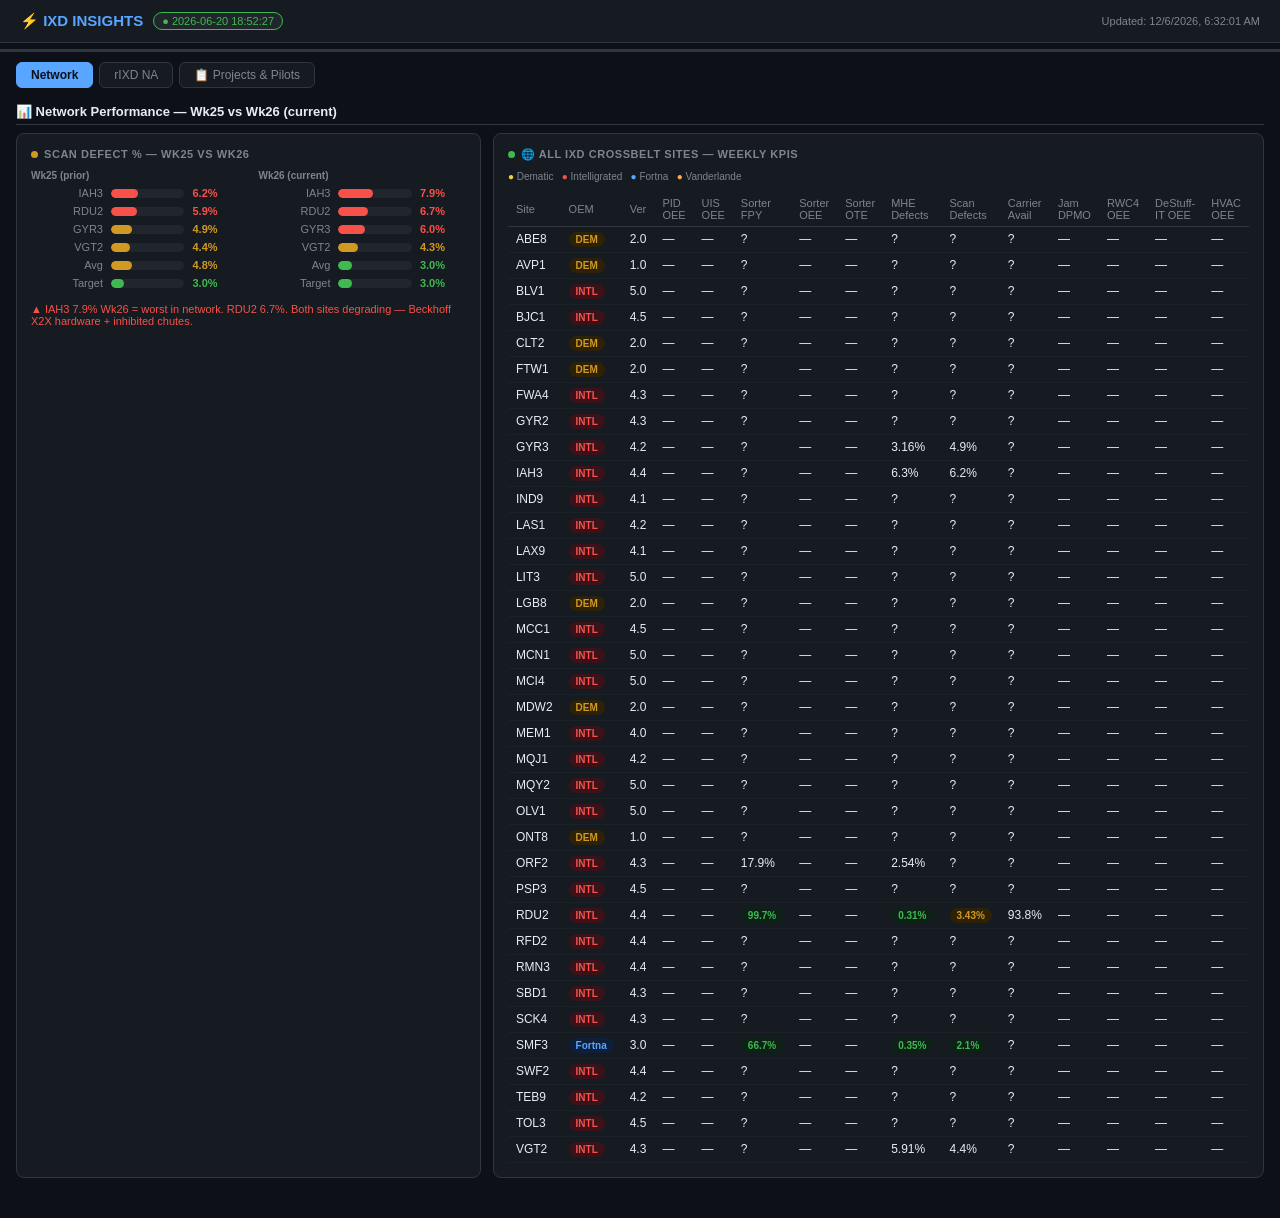
==== commit 7a8f2ad8: "Update: Dematic Safety Trip ARS/ATL2 status to Complete & Installed" ====
--- a/index.html
+++ b/index.html
@@ -2313,7 +2313,7 @@
       <tr><td style="padding:5px 8px;border-bottom:1px solid #1c2128;">INTL Crossbelt &mdash; Collision Avoidance</td><td style="padding:5px 8px;border-bottom:1px solid #1c2128;">RDU2</td><td style="padding:5px 8px;border-bottom:1px solid #1c2128;">11/17/25</td><td style="padding:5px 8px;border-bottom:1px solid #1c2128;color:#3fb950;font-weight:600;">&#x2705; Complete</td></tr>
       <tr><td style="padding:5px 8px;border-bottom:1px solid #1c2128;">INTL Crossbelt &mdash; UCD</td><td style="padding:5px 8px;border-bottom:1px solid #1c2128;">RDU2</td><td style="padding:5px 8px;border-bottom:1px solid #1c2128;">3/10/26</td><td style="padding:5px 8px;border-bottom:1px solid #1c2128;color:#3fb950;font-weight:600;">&#x2705; Complete</td></tr>
       <tr><td style="padding:5px 8px;border-bottom:1px solid #1c2128;">Dematic Safety Trip Device</td><td style="padding:5px 8px;border-bottom:1px solid #1c2128;">IXD / SWF2</td><td style="padding:5px 8px;border-bottom:1px solid #1c2128;">1/12/26</td><td style="padding:5px 8px;border-bottom:1px solid #1c2128;color:#d29922;font-weight:600;">&#x23F3; Parts Pending</td></tr>
-      <tr><td style="padding:5px 8px;border-bottom:1px solid #1c2128;">Dematic Safety Trip Device</td><td style="padding:5px 8px;border-bottom:1px solid #1c2128;">ARS / ATL2</td><td style="padding:5px 8px;border-bottom:1px solid #1c2128;">1/16/26</td><td style="padding:5px 8px;border-bottom:1px solid #1c2128;color:#d29922;font-weight:600;">&#x23F3; Parts Pending</td></tr>
+      <tr><td style="padding:5px 8px;border-bottom:1px solid #1c2128;">Dematic Safety Trip Device</td><td style="padding:5px 8px;border-bottom:1px solid #1c2128;">ARS / ATL2</td><td style="padding:5px 8px;border-bottom:1px solid #1c2128;">1/16/26</td><td style="padding:5px 8px;border-bottom:1px solid #1c2128;color:#3fb950;font-weight:600;">&#x2705; Complete &amp; Installed</td></tr>
       <tr><td style="padding:5px 8px;">Vanderlande / Breamer / Hippo</td><td style="padding:5px 8px;">TBD</td><td style="padding:5px 8px;">&mdash;</td><td style="padding:5px 8px;color:#bc8cff;font-weight:600;">&#x1F5D3; Site visit needed</td></tr>
     </tbody>
   </table>
